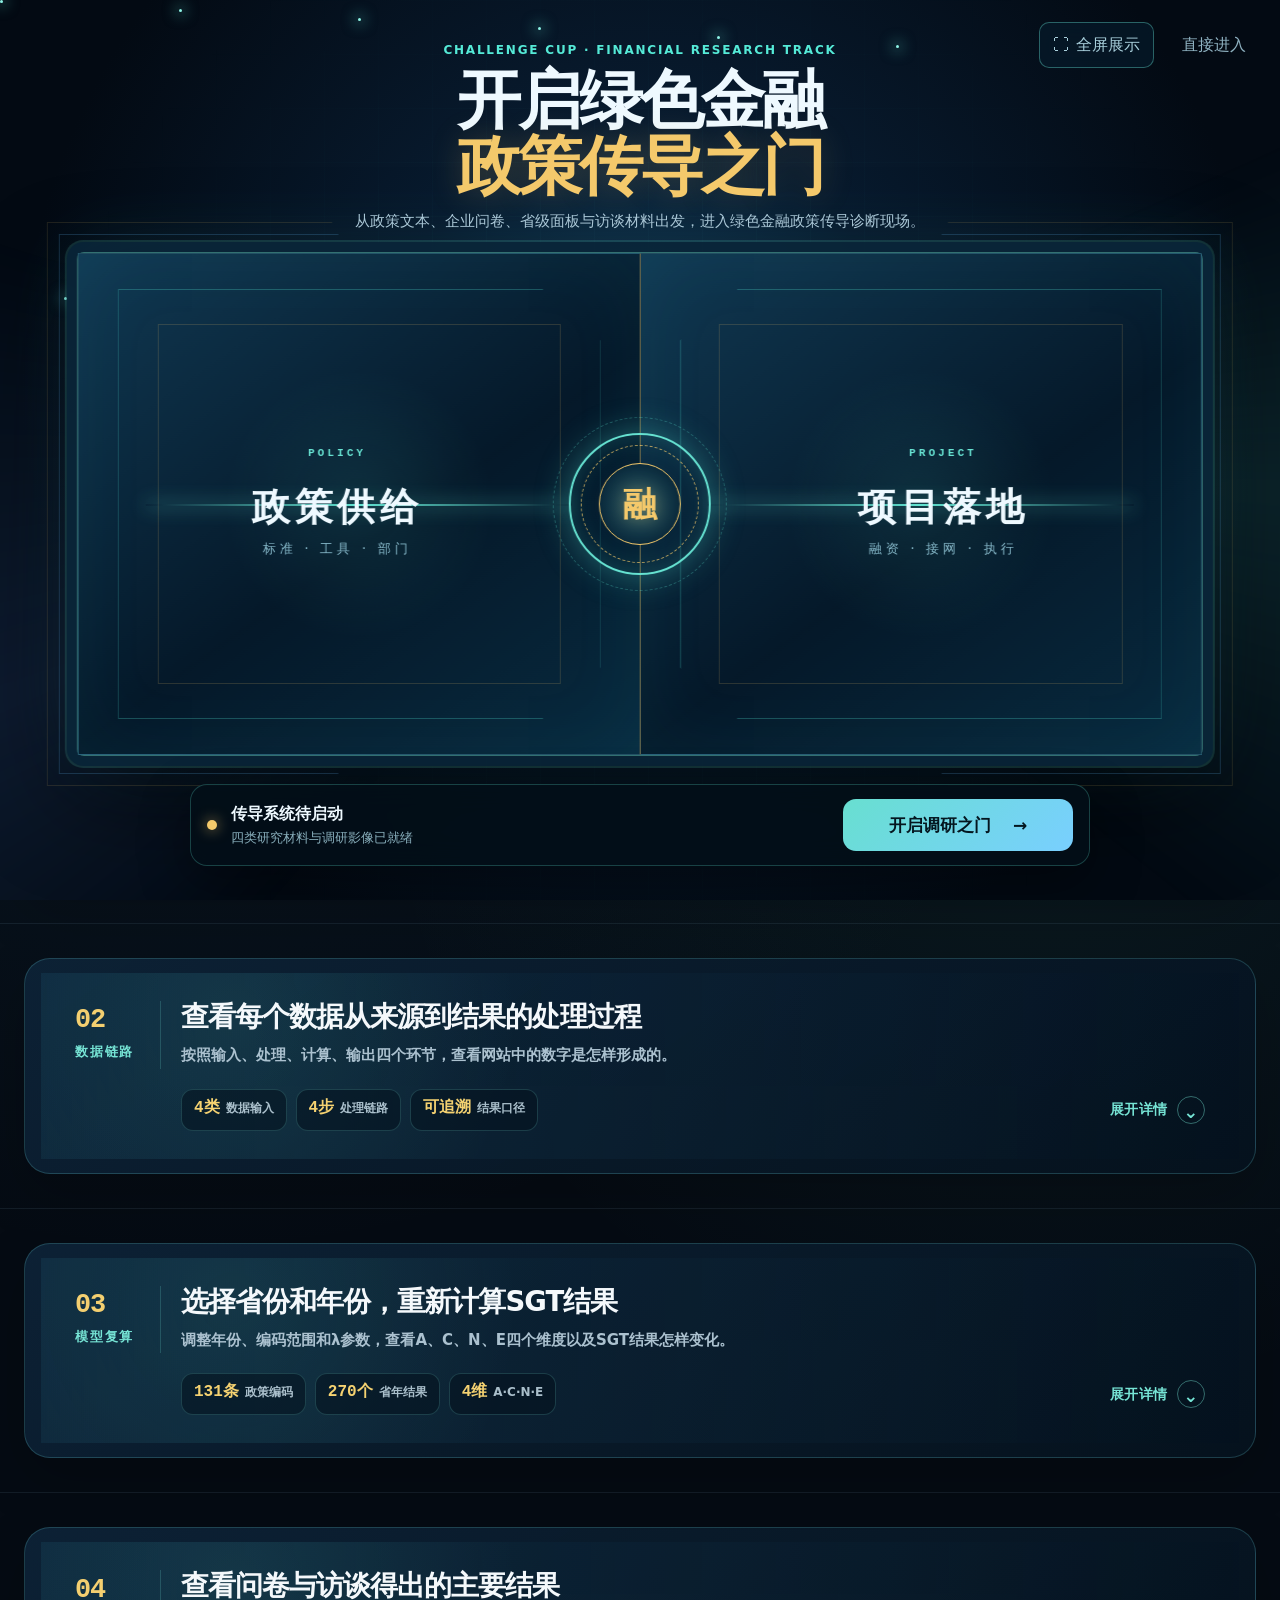
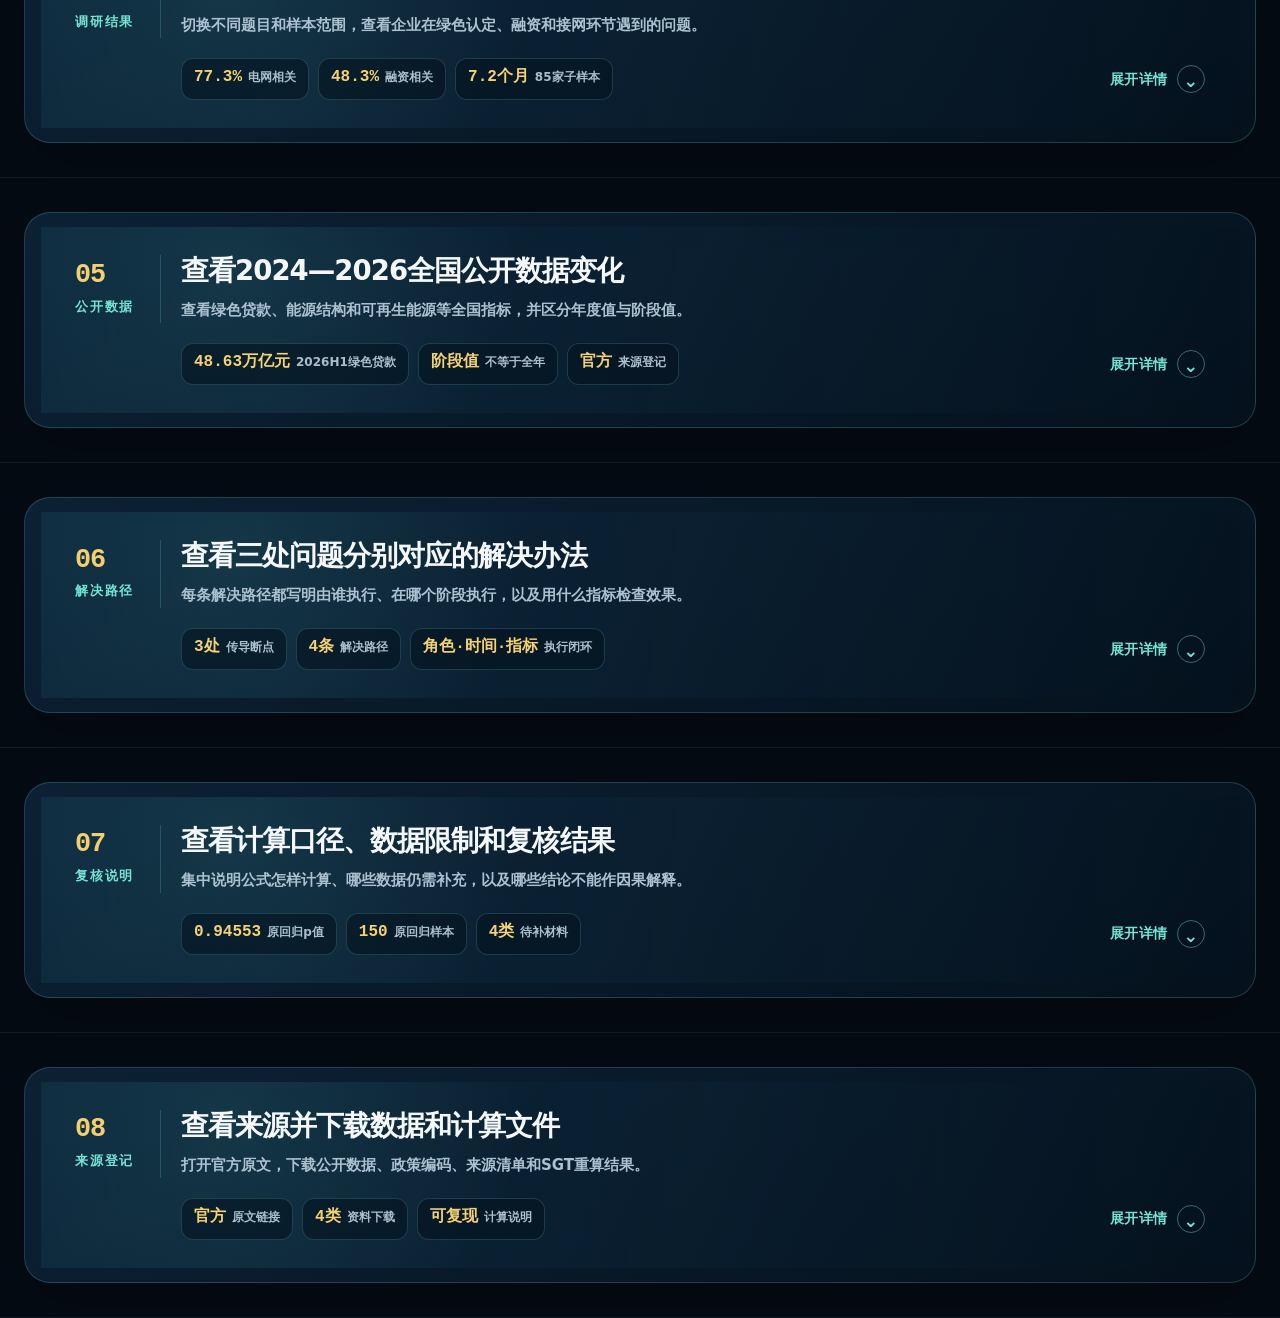
==== green-finance/index.html @ 578d4c5d "Update module drawer titles and summaries" ====
<!doctype html>
<html lang="zh-CN">
<head>
  <meta charset="utf-8">
  <meta name="viewport" content="width=device-width,initial-scale=1">
  <meta name="description" content="真实编码复算、调查口径修正、公开来源核验与可检验行动建议">
  <title>绿色金融政策传导诊断系统 V9 融合优化版</title>
  <style>
    :root{--bg:#050b13;--bg2:#081522;--panel:#0c2135;--panel2:#102b43;--ink:#f2f8fb;--muted:#9cb5c5;--cyan:#55ead7;--blue:#65a9ff;--gold:#ffd469;--orange:#ff9d62;--red:#ff6f7d;--green:#50e4a5;--line:rgba(135,191,225,.21);--max:1500px;--shadow:0 24px 80px rgba(0,0,0,.32)}
    *{box-sizing:border-box}html{scroll-behavior:smooth;scroll-padding-top:74px}body{margin:0;background:radial-gradient(circle at 15% 10%,rgba(49,122,164,.14),transparent 34%),radial-gradient(circle at 82% 25%,rgba(85,234,215,.07),transparent 28%),var(--bg);color:var(--ink);font:16px/1.65 "Microsoft YaHei","PingFang SC",system-ui,sans-serif;overflow-x:hidden}button,a,input{font:inherit}button{color:inherit}.wrap{width:min(calc(100% - 48px),var(--max));margin:auto}.top{position:sticky;top:0;z-index:80;background:rgba(4,11,19,.86);border-bottom:1px solid var(--line);backdrop-filter:blur(18px)}.top-in{height:68px;display:flex;align-items:center;gap:26px}.brand{display:flex;align-items:center;gap:10px;white-space:nowrap}.brand-mark{width:36px;height:36px;border-radius:12px;display:grid;place-items:center;background:linear-gradient(135deg,var(--cyan),var(--blue));color:#06131e;font-weight:900;box-shadow:0 0 25px rgba(85,234,215,.22)}.brand span{font-weight:800}.brand small{display:block;color:var(--muted);font-weight:400;font-size:11px;line-height:1.2}nav{margin-left:auto;display:flex;gap:5px;overflow:auto;scrollbar-width:none}nav a{color:#a8c0ce;text-decoration:none;padding:7px 10px;border-radius:9px;font-size:13px;white-space:nowrap}nav a:hover,nav a.on{background:rgba(85,234,215,.09);color:var(--cyan)}.top-actions{display:flex;gap:7px}.btn{border:1px solid rgba(120,194,225,.35);background:rgba(14,43,66,.82);border-radius:12px;padding:10px 15px;cursor:pointer;transition:.22s;color:var(--ink)}.btn:hover{transform:translateY(-2px);border-color:var(--cyan);box-shadow:0 12px 28px rgba(0,0,0,.22)}.btn.primary{border:0;color:#06151e;font-weight:900;background:linear-gradient(135deg,var(--cyan),#7bd9ff)}.scroll-progress{position:fixed;left:0;top:0;height:3px;width:0;z-index:100;background:linear-gradient(90deg,var(--cyan),var(--gold),var(--red));box-shadow:0 0 15px var(--cyan)}
    .cursor-glow{position:fixed;left:0;top:0;width:460px;height:460px;border-radius:50%;pointer-events:none;z-index:0;opacity:.4;transform:translate(-50%,-50%);background:radial-gradient(circle,rgba(85,234,215,.17),rgba(101,169,255,.06) 38%,transparent 70%);filter:blur(12px);mix-blend-mode:screen;transition:opacity .25s}.top,main,footer{position:relative;z-index:1}
    section{padding:86px 0;border-bottom:1px solid rgba(145,196,224,.1)}.kicker{font-size:12px;letter-spacing:.15em;color:var(--cyan);font-weight:900;text-transform:uppercase}.section-head{display:grid;grid-template-columns:1.05fr .95fr;gap:50px;align-items:end;margin-bottom:28px}.section-head h2{margin:5px 0 0;font-size:clamp(34px,4vw,62px);line-height:1.08;letter-spacing:-.04em}.section-head p{margin:0;color:#bad0dc;font-size:17px}.accent{color:var(--gold)}.micro{font-size:13px;color:var(--muted)}.enter{opacity:0;transform:translateY(24px);transition:.75s cubic-bezier(.2,.8,.2,1)}.enter.seen{opacity:1;transform:none}
    /* cinematic opening */
    .hero{min-height:calc(100vh - 68px);padding:40px 0 56px;display:grid;align-content:center}.hero-copy{text-align:center;max-width:1100px;margin:0 auto 24px}.hero h1{font-size:clamp(42px,5.7vw,82px);line-height:1.03;letter-spacing:-.055em;margin:7px 0 13px}.hero h1 em{font-style:normal;color:var(--gold)}.hero-copy p{max-width:900px;margin:auto;color:#bad0dc;font-size:18px}.show-controls{display:flex;justify-content:center;gap:10px;margin-top:20px;flex-wrap:wrap}.evidence-engine{position:relative;height:580px;border:1px solid var(--line);border-radius:30px;background:linear-gradient(165deg,rgba(13,39,62,.96),rgba(4,15,27,.96));overflow:hidden;box-shadow:var(--shadow);isolation:isolate}.evidence-engine::before{content:"";position:absolute;inset:-80%;background:conic-gradient(from 20deg,transparent 0 34%,rgba(85,234,215,.08) 43%,transparent 51% 77%,rgba(101,169,255,.07) 86%,transparent);animation:spin 18s linear infinite;z-index:-1}.grid-bg{position:absolute;inset:0;background-image:linear-gradient(rgba(112,177,214,.055) 1px,transparent 1px),linear-gradient(90deg,rgba(112,177,214,.055) 1px,transparent 1px);background-size:44px 44px;mask-image:linear-gradient(to bottom,transparent,#000 15%,#000 85%,transparent)}.source-card{position:absolute;width:210px;min-height:118px;padding:16px 17px;border-radius:18px;border:1px solid var(--line);background:rgba(10,34,55,.92);cursor:pointer;z-index:5;transition:.35s;text-align:left}.source-card:nth-of-type(1){left:3.2%;top:8%}.source-card:nth-of-type(2){right:3.2%;top:8%}.source-card:nth-of-type(3){left:3.2%;bottom:8%}.source-card:nth-of-type(4){right:3.2%;bottom:8%}.source-card:hover,.source-card.active{border-color:var(--cyan);transform:scale(1.05);box-shadow:0 0 0 1px rgba(85,234,215,.18),0 0 34px rgba(85,234,215,.15)}.source-card b{font-size:30px;color:var(--gold);display:block;line-height:1.2;font-variant-numeric:tabular-nums}.source-card strong{display:block}.source-card small{display:block;color:var(--muted)}.source-card .signal{position:absolute;width:8px;height:8px;border-radius:50%;background:var(--cyan);box-shadow:0 0 16px 6px rgba(85,234,215,.35);opacity:0}.source-card.left .signal{right:-5px;top:50%}.source-card.right .signal{left:-5px;top:50%}.evidence-engine.running .source-card.active .signal{opacity:1;animation:signalPulse .7s ease infinite alternate}.beam-svg{position:absolute;inset:0;width:100%;height:100%;z-index:1}.beam{fill:none;stroke:rgba(96,176,224,.22);stroke-width:2;stroke-dasharray:7 10}.beam.hot{stroke:var(--cyan);stroke-width:3;filter:drop-shadow(0 0 8px rgba(85,234,215,.8));stroke-dasharray:18 8;animation:dash 1s linear infinite}.engine-core{position:absolute;left:50%;top:49%;transform:translate(-50%,-50%);width:255px;height:255px;border-radius:50%;display:grid;place-items:center;text-align:center;background:radial-gradient(circle,rgba(85,234,215,.16),rgba(9,32,52,.94) 55%,rgba(6,21,36,.98));border:1px solid rgba(85,234,215,.48);z-index:3;box-shadow:0 0 0 18px rgba(85,234,215,.025),0 0 0 42px rgba(101,169,255,.025),0 0 60px rgba(85,234,215,.13)}.engine-core::before,.engine-core::after{content:"";position:absolute;border-radius:50%;border:1px dashed rgba(85,234,215,.3);inset:-22px;animation:spin 8s linear infinite}.engine-core::after{inset:-48px;animation-direction:reverse;animation-duration:13s}.core-inner{position:relative;z-index:2}.core-inner small{color:var(--cyan);letter-spacing:.14em}.core-inner b{font-size:31px;display:block;line-height:1.18}.core-inner span{color:#a8c3d1;font-size:13px}.evidence-engine.impact .engine-core{animation:coreImpact .65s cubic-bezier(.2,.9,.2,1)}.fault-orbit{position:absolute;left:50%;top:50%;transform:translate(-50%,-50%);width:620px;height:390px;z-index:4;pointer-events:none}.fault-chip{position:absolute;opacity:0;transform:scale(.7);padding:9px 13px;border:1px solid rgba(255,111,125,.55);background:rgba(58,20,31,.92);border-radius:999px;color:#ffdbe0;font-weight:800;font-size:13px;box-shadow:0 0 20px rgba(255,111,125,.12)}.fault-chip:nth-child(1){left:50%;top:0;transform:translateX(-50%) scale(.7)}.fault-chip:nth-child(2){left:0;bottom:5px}.fault-chip:nth-child(3){right:0;bottom:5px}.evidence-engine.reveal-faults .fault-chip{opacity:1;transform:scale(1);transition:.5s cubic-bezier(.2,1.4,.3,1)}.evidence-engine.reveal-faults .fault-chip:nth-child(1){transform:translateX(-50%) scale(1);transition-delay:.1s}.evidence-engine.reveal-faults .fault-chip:nth-child(2){transition-delay:.28s}.evidence-engine.reveal-faults .fault-chip:nth-child(3){transition-delay:.46s}.live-caption{position:absolute;left:50%;bottom:22px;transform:translateX(-50%);z-index:8;width:min(720px,calc(100% - 40px));padding:13px 18px;text-align:center;border-radius:14px;background:rgba(3,16,28,.94);border:1px solid var(--line);color:#c7dbe5}.live-caption b{color:var(--cyan)}.impact-flash{position:absolute;inset:0;background:radial-gradient(circle at 50% 49%,rgba(85,234,215,.35),transparent 34%);opacity:0;pointer-events:none;z-index:2}.evidence-engine.impact .impact-flash{animation:flashOut .75s ease}
    /* fault flow */
    .flow-layout{display:grid;grid-template-columns:minmax(0,1.25fr) minmax(340px,.75fr);gap:18px}.flow-board,.diagnosis{border:1px solid var(--line);border-radius:24px;background:linear-gradient(155deg,rgba(12,39,64,.92),rgba(5,21,37,.9));padding:24px;box-shadow:var(--shadow)}.flow-board-top{display:flex;justify-content:space-between;gap:20px;align-items:center}.flow-board-top b{font-size:18px}.flow-track{display:grid;grid-template-columns:repeat(5,1fr);gap:18px;margin:70px 0 35px;position:relative}.flow-node{position:relative;min-height:105px;border:1px solid var(--line);border-radius:16px;background:rgba(9,34,56,.88);padding:15px;display:grid;align-content:center;cursor:pointer;transition:.25s}.flow-node b{font-size:15px}.flow-node span{font-size:12px;color:var(--muted)}.flow-node:not(:last-child)::after{content:"";position:absolute;left:100%;top:50%;width:19px;height:2px;background:#27587a}.flow-node .dot{position:absolute;right:-22px;top:calc(50% - 4px);width:8px;height:8px;border-radius:50%;background:var(--cyan);box-shadow:0 0 12px rgba(85,234,215,.8);animation:travel 2s linear infinite}.flow-node.fault{border-color:rgba(255,111,125,.35)}.flow-node.fault::before{content:"!";position:absolute;right:8px;top:7px;color:var(--red);font-weight:900}.flow-node.active{border-color:var(--red);transform:translateY(-6px);box-shadow:0 15px 30px rgba(0,0,0,.22),0 0 24px rgba(255,111,125,.12)}.flow-node.active .dot{background:var(--red);animation:none}.fault-buttons{display:grid;grid-template-columns:repeat(3,1fr);gap:10px}.fault-btn{border:1px solid var(--line);border-radius:14px;padding:13px;background:rgba(8,30,51,.78);text-align:left;cursor:pointer;transition:.2s}.fault-btn:hover,.fault-btn.active{border-color:var(--red);background:rgba(255,111,125,.07)}.fault-btn b{display:block;color:var(--gold);font-size:21px}.fault-btn span{color:#b8cfdb;font-size:12px}.diagnosis{position:relative;overflow:hidden}.diagnosis::after{content:"";position:absolute;width:240px;height:240px;border:1px solid rgba(85,234,215,.1);border-radius:50%;right:-100px;bottom:-100px}.diagnosis .num{font-size:62px;color:var(--gold);font-weight:900;line-height:1}.diagnosis h3{font-size:25px;line-height:1.25;margin:10px 0}.diagnosis p{color:#c5dae5}.evidence-row{display:grid;grid-template-columns:1fr 1fr;gap:10px;margin-top:15px}.evidence-row div{padding:12px;border-radius:12px;background:rgba(4,20,34,.65)}.evidence-row small{display:block;color:var(--muted)}.evidence-row b{font-size:13px}.diagnosis.swap{animation:swap .35s ease}
    /* data lineage */
    .lineage-shell{display:grid;grid-template-columns:250px minmax(0,1fr);gap:18px}.source-menu{display:grid;gap:10px}.source-btn{border:1px solid var(--line);border-radius:15px;padding:14px;background:rgba(9,34,57,.75);display:grid;grid-template-columns:42px 1fr auto;gap:10px;align-items:center;text-align:left;cursor:pointer;transition:.24s}.source-btn i{font-style:normal;width:42px;height:42px;display:grid;place-items:center;border-radius:12px;background:rgba(101,169,255,.1);color:var(--blue);font-weight:900}.source-btn b{display:block}.source-btn small{display:block;color:var(--muted);font-size:12px}.source-btn strong{color:var(--gold)}.source-btn.active,.source-btn:hover{border-color:var(--cyan);background:rgba(85,234,215,.07);transform:translateX(4px)}.lineage-stage{border:1px solid var(--line);border-radius:24px;background:linear-gradient(155deg,rgba(12,39,64,.94),rgba(5,20,35,.9));padding:24px;min-height:540px}.pipe-steps{display:grid;grid-template-columns:repeat(4,1fr);gap:11px}.pipe-step{position:relative;border:1px solid var(--line);border-radius:14px;background:rgba(6,26,45,.78);padding:13px;cursor:pointer;transition:.24s;min-height:92px}.pipe-step:not(:last-child)::after{content:"→";position:absolute;right:-12px;top:34%;z-index:2;color:var(--cyan)}.pipe-step small{color:var(--muted)}.pipe-step b{display:block}.pipe-step.active{border-color:var(--cyan);transform:translateY(-5px);box-shadow:0 12px 24px rgba(0,0,0,.2)}.lineage-main{display:grid;grid-template-columns:minmax(0,1.05fr) minmax(280px,.95fr);gap:16px;margin-top:18px}.lineage-chart,.stage-readout{border-radius:18px;background:rgba(5,24,41,.67);padding:18px;min-height:340px}.stage-readout .tag{display:inline-block;padding:4px 8px;border-radius:999px;background:rgba(85,234,215,.1);color:var(--cyan);font-size:12px}.stage-readout h3{font-size:25px;line-height:1.2;margin:10px 0}.stage-readout p{color:#bfd4df}.output-list{display:grid;gap:8px;margin-top:16px}.output-list div{display:flex;justify-content:space-between;gap:14px;padding:10px;border-radius:10px;background:rgba(101,169,255,.06)}.output-list span{color:var(--muted);font-size:13px}.output-list b{text-align:right;font-size:13px}.lineage-stage.swap{animation:swap .32s ease}
    /* SGT workbench */
    .model-console{border:1px solid var(--line);border-radius:28px;background:linear-gradient(160deg,rgba(12,39,63,.96),rgba(4,18,31,.96));padding:24px;box-shadow:var(--shadow)}.calc-steps{display:grid;grid-template-columns:repeat(5,1fr);gap:9px}.calc-step{position:relative;border:1px solid var(--line);border-radius:13px;background:rgba(8,31,52,.8);padding:12px;text-align:left;cursor:pointer;min-height:88px;transition:.28s;overflow:hidden}.calc-step span{display:block;color:var(--muted);font-size:11px}.calc-step b{display:block;font-size:13px}.calc-step::after{content:"";position:absolute;left:0;bottom:0;height:3px;width:0;background:linear-gradient(90deg,var(--cyan),var(--gold))}.calc-step.active{border-color:var(--cyan);transform:translateY(-5px);background:rgba(85,234,215,.08)}.calc-step.done::after{width:100%;transition:width .65s}.calc-stage{margin-top:15px;min-height:170px;border:1px solid rgba(101,169,255,.2);border-radius:18px;padding:19px;background:rgba(3,17,30,.72);display:grid;grid-template-columns:.75fr 1.25fr;gap:22px;align-items:center;position:relative;overflow:hidden}.calc-stage::before{content:"";position:absolute;inset:0;background:linear-gradient(100deg,transparent,rgba(85,234,215,.08),transparent);transform:translateX(-110%)}.calc-stage.playing::before{animation:sweep .8s ease}.step-number{font-size:68px;color:rgba(85,234,215,.15);font-weight:900;line-height:1}.calc-stage h3{margin:0;font-size:24px}.calc-stage p{margin:5px 0;color:#bed4df}.calc-visual{min-height:120px;display:grid;place-items:center}.formula-big{font:700 clamp(15px,1.7vw,25px)/1.4 ui-monospace,Consolas,monospace;color:var(--gold);text-align:center}.record-stream{display:flex;gap:8px;flex-wrap:wrap;justify-content:center}.record-stream i{font-style:normal;padding:9px 12px;border-radius:9px;border:1px solid rgba(101,169,255,.25);background:rgba(101,169,255,.08);animation:recordIn .45s ease both}.record-stream i:nth-child(2){animation-delay:.1s}.record-stream i:nth-child(3){animation-delay:.2s}.record-stream i:nth-child(4){animation-delay:.3s}.model-controls{display:flex;gap:9px;align-items:center;margin:14px 0 20px;flex-wrap:wrap}.model-controls .status{color:var(--muted);font-size:13px}.model-grid{display:grid;grid-template-columns:290px minmax(390px,1fr) 320px;gap:15px}.panel{border:1px solid var(--line);border-radius:20px;background:rgba(9,33,55,.8);padding:18px}.panel h3{margin:0 0 3px}.panel .sub{color:var(--muted);font-size:12px;margin-bottom:12px}.ranges{display:grid;gap:11px}.range label{display:flex;justify-content:space-between;font-size:13px}.range output{color:var(--gold);font-weight:900}.range input{width:100%;accent-color:var(--cyan)}.presets{display:flex;gap:6px;flex-wrap:wrap;margin-top:13px}.presets button{font-size:11px;padding:7px 8px}.radar svg,.chart svg{display:block;width:100%;height:auto}.score-box{text-align:center}.score{font-size:68px;line-height:1;color:var(--cyan);font-weight:300;margin:13px 0 2px;text-shadow:0 0 28px rgba(85,234,215,.2)}.short{color:var(--gold);font-size:13px}.formula{font:700 12px/1.5 ui-monospace,Consolas,monospace;background:rgba(3,16,28,.7);padding:10px;border-radius:9px;margin-top:10px;overflow-wrap:anywhere}.model-charts{display:grid;grid-template-columns:1fr 1fr 1fr;gap:15px;margin-top:15px}.chart-panel{border:1px solid var(--line);border-radius:20px;background:rgba(9,33,55,.78);padding:17px;min-height:320px}.chart-panel h3{margin:0}.chart-panel p{font-size:12px;color:var(--muted);margin:2px 0 8px}.lambda-box{display:grid;grid-template-columns:1fr auto;gap:10px;align-items:center}.lambda-box input{width:100%;accent-color:var(--cyan)}.weight-legend{display:flex;gap:10px;flex-wrap:wrap;font-size:11px;color:var(--muted);justify-content:center}.weight-legend i{display:inline-block;width:8px;height:8px;border-radius:50%;margin-right:4px}.tooltip{position:fixed;z-index:200;pointer-events:none;opacity:0;padding:7px 9px;border-radius:8px;background:#061421;border:1px solid var(--line);font-size:12px;transition:opacity .15s;box-shadow:0 8px 22px rgba(0,0,0,.3)}
    /* solution simulator */
    .solution-sim{display:grid;grid-template-columns:290px minmax(0,1fr);gap:18px}.problem-select{display:grid;gap:10px;align-content:start}.problem-select button{border:1px solid var(--line);border-radius:16px;padding:15px;background:rgba(8,30,51,.8);text-align:left;cursor:pointer;transition:.25s}.problem-select button:hover,.problem-select button.active{border-color:var(--gold);background:rgba(255,212,105,.07);transform:translateX(5px)}.problem-select strong{display:block}.problem-select span{color:var(--muted);font-size:12px}.sim-stage{border:1px solid var(--line);border-radius:25px;background:linear-gradient(155deg,rgba(12,40,65,.94),rgba(5,20,35,.92));padding:23px;overflow:hidden}.sim-top{display:flex;justify-content:space-between;gap:18px}.sim-top h3{font-size:28px;margin:4px 0;line-height:1.2}.sim-top .trigger{font-size:12px;color:var(--cyan)}.role-switch{display:flex;gap:6px;flex-wrap:wrap;align-content:start}.role-switch button{font-size:12px;padding:7px 9px}.role-switch button.active{background:var(--cyan);color:#06151e;border-color:var(--cyan);font-weight:900}.role-card{margin:16px 0;padding:14px 16px;border-left:3px solid var(--cyan);background:rgba(4,19,33,.64);border-radius:0 12px 12px 0}.role-card small{color:var(--muted)}.role-card b{display:block;font-size:17px}.roadmap{position:relative;display:grid;grid-template-columns:repeat(4,1fr);gap:12px;margin-top:18px}.roadmap::before{content:"";position:absolute;left:6%;right:6%;top:27px;height:3px;background:#193e59}.road-fill{position:absolute;left:6%;top:27px;height:3px;width:0;background:linear-gradient(90deg,var(--cyan),var(--gold));box-shadow:0 0 12px rgba(85,234,215,.5);transition:width .7s ease}.mile{position:relative;z-index:2;text-align:center}.mile .node{width:56px;height:56px;border-radius:50%;margin:auto;display:grid;place-items:center;background:#0a2941;border:2px solid #315d79;font-weight:900;transition:.3s}.mile h4{margin:8px 0 3px}.mile p{margin:0;color:var(--muted);font-size:12px}.mile.done .node,.mile.active .node{border-color:var(--cyan);background:rgba(85,234,215,.12);box-shadow:0 0 20px rgba(85,234,215,.2)}.mile.active .node{animation:nodePulse .8s ease infinite alternate}.sim-controls{display:grid;grid-template-columns:1fr auto;gap:12px;align-items:center;margin-top:24px;padding-top:16px;border-top:1px solid var(--line)}.sim-controls input{width:100%;accent-color:var(--gold)}.sim-controls b{color:var(--gold);min-width:72px}.result-strip{display:grid;grid-template-columns:repeat(3,1fr);gap:10px;margin-top:14px}.result-strip div{padding:12px;border-radius:12px;background:rgba(5,24,41,.72)}.result-strip small{display:block;color:var(--muted)}.result-strip b{font-size:13px}.sim-stage.swap{animation:swap .35s ease}
    /* evidence charts */
    .tabs{display:flex;gap:8px;margin-bottom:15px;flex-wrap:wrap}.tabs button{border:1px solid var(--line);background:rgba(9,33,54,.78);padding:9px 13px;border-radius:10px;cursor:pointer}.tabs button.active{background:var(--cyan);border-color:var(--cyan);color:#06151e;font-weight:900}.chart-grid{display:grid;grid-template-columns:repeat(3,1fr);gap:15px}.chart-card{border:1px solid var(--line);border-radius:20px;background:linear-gradient(150deg,rgba(11,38,62,.88),rgba(5,20,35,.85));padding:17px;min-height:360px}.chart-card h3{margin:0}.chart-card .meta{font-size:12px;color:var(--muted);margin-bottom:10px}.chart-card .finding{font-size:13px;color:#c7dae4;margin-top:8px}.hbars{display:grid;gap:9px}.hbar{display:grid;grid-template-columns:92px 1fr 45px;gap:8px;align-items:center;font-size:12px}.track{height:9px;background:#17344b;border-radius:99px;overflow:hidden}.fill{height:100%;width:0;background:linear-gradient(90deg,var(--blue),var(--cyan));border-radius:99px;transition:width .8s cubic-bezier(.2,.8,.2,1)}.vchart{display:flex;align-items:end;gap:12px;height:220px;padding:16px 6px 0;border-bottom:1px solid var(--line)}.vcol{flex:1;height:100%;display:flex;flex-direction:column;justify-content:end;align-items:center;gap:4px}.vbar{width:min(42px,80%);height:0;background:linear-gradient(to top,var(--blue),var(--cyan));border-radius:8px 8px 2px 2px;transition:height .8s cubic-bezier(.2,.8,.2,1)}.vcol b{font-size:12px;color:var(--gold)}.vcol span{font-size:11px;color:var(--muted)}.source-note{margin-top:18px;padding:12px 14px;border:1px solid rgba(101,169,255,.18);border-radius:12px;color:#9eb8c8;font-size:12px;background:rgba(6,23,39,.55)}
    .closing{text-align:center;padding:100px 0}.closing h2{font-size:clamp(36px,5vw,70px);line-height:1.08;margin:8px auto 18px;max-width:1100px}.closing p{color:#bed2dd;max-width:900px;margin:auto}.closing-path{display:flex;justify-content:center;gap:8px;flex-wrap:wrap;margin-top:24px}.closing-path span{padding:8px 12px;border:1px solid var(--line);border-radius:999px;background:rgba(10,34,55,.7)}footer{padding:24px 0;color:#8ba7b7;font-size:12px}.foot-in{display:flex;justify-content:space-between;gap:20px;flex-wrap:wrap}.focus nav,.focus .section-head p,.focus .source-note{display:none}.focus .section-head{grid-template-columns:1fr}.focus .wrap{max-width:1280px}
    @keyframes spin{to{transform:rotate(360deg)}}@keyframes dash{to{stroke-dashoffset:-52}}@keyframes signalPulse{to{transform:scale(1.8);opacity:.65}}@keyframes coreImpact{45%{transform:translate(-50%,-50%) scale(1.12);box-shadow:0 0 100px rgba(85,234,215,.55)}100%{transform:translate(-50%,-50%) scale(1)}}@keyframes flashOut{0%{opacity:0}35%{opacity:1}100%{opacity:0}}@keyframes travel{0%{transform:translateX(-20px);opacity:0}25%{opacity:1}100%{transform:translateX(18px);opacity:0}}@keyframes travelY{0%{transform:translateY(-20px);opacity:0}25%{opacity:1}100%{transform:translateY(18px);opacity:0}}@keyframes swap{0%{opacity:.15;transform:translateY(10px)}100%{opacity:1;transform:none}}@keyframes sweep{to{transform:translateX(110%)}}@keyframes recordIn{from{opacity:0;transform:translateX(-20px)}to{opacity:1;transform:none}}@keyframes nodePulse{to{transform:scale(1.1);box-shadow:0 0 30px rgba(85,234,215,.38)}}
    @media(max-width:1120px){.flow-layout,.lineage-shell,.solution-sim{grid-template-columns:1fr}.source-menu{grid-template-columns:repeat(4,1fr)}.source-btn{grid-template-columns:1fr;text-align:center}.source-btn i{margin:auto}.model-grid{grid-template-columns:1fr 1fr}.model-grid>.panel:last-child{grid-column:1/-1}.model-charts,.chart-grid{grid-template-columns:1fr 1fr}.section-head{grid-template-columns:1fr}.evidence-engine{height:650px}}
    @media(max-width:760px){.wrap{width:min(calc(100% - 22px),var(--max))}.top-in{height:62px}.brand small,.top-actions{display:none}nav{justify-content:flex-start}.hero{padding-top:28px}.hero h1{font-size:42px}.evidence-engine{height:760px}.source-card{width:145px;min-height:102px;padding:11px}.source-card:nth-of-type(1){left:10px;top:18px}.source-card:nth-of-type(2){right:10px;top:18px}.source-card:nth-of-type(3){left:10px;bottom:18px}.source-card:nth-of-type(4){right:10px;bottom:18px}.source-card b{font-size:23px}.engine-core{width:210px;height:210px}.fault-orbit{width:95%;height:360px}.live-caption{bottom:140px}.flow-track,.pipe-steps,.roadmap{grid-template-columns:1fr}.flow-node:not(:last-child)::after{left:50%;top:100%;width:2px;height:20px}.flow-node .dot{right:calc(50% - 4px);top:auto;bottom:-22px;animation-name:travelY}.pipe-step:not(:last-child)::after{content:"↓";right:14px;top:auto;bottom:-17px}.roadmap::before,.road-fill{left:27px;top:5%;bottom:5%;height:auto;width:3px}.road-fill{width:3px!important;height:calc(var(--p,0)*.9%);transition:height .7s}.mile{display:grid;grid-template-columns:60px 1fr;text-align:left;align-items:center}.mile .node{grid-row:1/3;margin:0}.mile h4{margin:0}.lineage-main,.model-grid,.model-charts,.chart-grid,.result-strip,.evidence-row{grid-template-columns:1fr}.source-menu{grid-template-columns:1fr 1fr}.source-btn{grid-template-columns:42px 1fr auto;text-align:left}.source-btn i{margin:0}.calc-steps{grid-template-columns:1fr}.calc-step{min-height:auto}.calc-stage{grid-template-columns:1fr}.section-head h2{font-size:38px}.sim-top{display:block}.role-switch{margin-top:12px}}
    @media(max-width:450px){.hero h1{font-size:36px}.source-card{position:relative!important;inset:auto!important;width:auto;min-height:auto}.evidence-engine{height:870px;padding:12px;display:grid;grid-template-columns:1fr 1fr;align-content:start;gap:8px}.engine-core{top:52%}.fault-orbit{top:54%;height:330px}.live-caption{bottom:28px}.source-menu{grid-template-columns:1fr}.show-controls .btn{width:100%}.score{font-size:58px}}
    @media(prefers-reduced-motion:reduce){*{animation-duration:.01ms!important;animation-iteration-count:1!important;scroll-behavior:auto!important;transition-duration:.01ms!important}}
    @media print{.top,.scroll-progress,.show-controls,.model-controls,.tabs,.role-switch,.sim-controls{display:none!important}body{background:#fff;color:#111}.panel,.evidence-engine,.flow-board,.diagnosis,.lineage-stage,.model-console,.chart-panel,.sim-stage,.chart-card{background:#fff;color:#111;box-shadow:none;border:1px solid #ccd7df}.micro,.section-head p,.source-note{color:#333}section{padding:30px 0}.wrap{width:100%}}
  
  /* V9 fusion layer: persuasive front-end + V8 reproducible engine */
  .fullscreen-btn{flex:0 0 auto;display:inline-flex;align-items:center;justify-content:center;gap:7px;min-width:112px;white-space:nowrap;border-color:rgba(85,234,215,.5)}.fullscreen-btn[aria-pressed="true"]{color:#06151e;background:linear-gradient(135deg,var(--cyan),#7bd9ff);border-color:transparent;font-weight:900}.fullscreen-icon{font-size:17px;line-height:1}.is-fullscreen .top{background:rgba(4,11,19,.96)}.gate-fullscreen{position:absolute;right:126px;top:22px;z-index:20;display:inline-flex;align-items:center;gap:7px;border:1px solid rgba(102,226,209,.38);border-radius:10px;background:rgba(7,27,43,.68);color:#a8cfdb;padding:9px 13px;cursor:pointer;backdrop-filter:blur(10px);transition:.22s}.gate-fullscreen:hover{color:#fff;border-color:#70e0d1;transform:translateY(-2px);box-shadow:0 10px 28px rgba(0,0,0,.28)}.gate-fullscreen[aria-pressed="true"]{color:#06151e;background:linear-gradient(135deg,#68dfd0,#79cfff);border-color:transparent;font-weight:900}
  body.gate-locked{overflow:hidden}.gate-intro{--gate-x:0deg;--gate-y:0deg;position:fixed;inset:0;z-index:1000;overflow:hidden;background:radial-gradient(circle at 50% 42%,#123b58 0,#081b2f 31%,#030a13 75%);color:#eef9ff;display:grid;place-items:center;perspective:1700px;transition:opacity .75s ease,visibility .75s ease}.gate-intro::before{content:"";position:absolute;inset:0;background-image:linear-gradient(rgba(89,214,198,.045) 1px,transparent 1px),linear-gradient(90deg,rgba(89,214,198,.045) 1px,transparent 1px);background-size:54px 54px;mask-image:radial-gradient(circle at center,#000,transparent 78%);animation:gateGrid 12s linear infinite}.gate-intro.departing{opacity:0;visibility:hidden;pointer-events:none}.gate-aurora{position:absolute;inset:-35%;background:conic-gradient(from 0deg at 50% 50%,transparent 0 18%,rgba(74,221,207,.12) 26%,transparent 36% 61%,rgba(91,150,255,.12) 69%,transparent 80%);animation:spin 22s linear infinite;filter:blur(18px)}.gate-stars i{position:absolute;left:var(--x);top:var(--y);width:3px;height:3px;border-radius:50%;background:#8ef4e6;box-shadow:0 0 14px 3px rgba(89,214,198,.5);opacity:calc(.16 + (var(--i) % 5)*.1);animation:gateStar calc(2.4s + (var(--i) % 6)*.45s) ease-in-out infinite alternate}.gate-heading{position:absolute;top:4.5vh;z-index:8;text-align:center;width:min(92vw,900px);transition:.6s}.gate-heading h1{font-size:clamp(38px,5vw,72px);line-height:1.02;letter-spacing:-.045em;margin:8px 0 10px}.gate-heading h1 em{font-style:normal;color:#f4c96b;text-shadow:0 0 32px rgba(244,201,107,.22)}.gate-heading p{margin:auto;max-width:760px;color:#aac7d6;font-size:15px}.gate-frame{position:absolute;left:50%;top:56%;width:min(88vw,1160px);height:min(56vh,570px);transform:translate(-50%,-50%) rotateX(var(--gate-y)) rotateY(var(--gate-x));transform-style:preserve-3d;border:1px solid rgba(106,226,210,.45);border-radius:7px;background:#061420;box-shadow:0 0 0 10px rgba(8,35,55,.9),0 0 0 12px rgba(89,214,198,.16),0 35px 100px rgba(0,0,0,.62),0 0 80px rgba(73,196,217,.15);transition:transform .18s ease-out}.gate-frame::before,.gate-frame::after{content:"";position:absolute;inset:-19px;border:1px solid rgba(86,157,211,.24);clip-path:polygon(0 0,24% 0,27% 5%,73% 5%,76% 0,100% 0,100% 100%,76% 100%,73% 95%,27% 95%,24% 100%,0 100%);pointer-events:none}.gate-frame::after{inset:-31px;border-color:rgba(244,201,107,.12)}.door{position:absolute;top:0;width:50.05%;height:100%;z-index:5;overflow:hidden;background:linear-gradient(145deg,rgba(17,58,84,.99),rgba(5,25,42,.99) 55%,rgba(8,43,64,.99));border:1px solid rgba(101,196,218,.3);display:grid;place-content:center;text-align:center;backface-visibility:hidden;transition:transform 1.65s cubic-bezier(.66,.01,.2,1),filter .8s;box-shadow:inset 0 0 80px rgba(54,195,205,.06)}.door::before{content:"";position:absolute;inset:7%;border:1px solid rgba(85,234,215,.26);clip-path:polygon(0 0,88% 0,100% 12%,100% 88%,88% 100%,0 100%)}.door::after{content:"";position:absolute;inset:14%;border:1px solid rgba(244,201,107,.16);background:radial-gradient(circle at center,rgba(85,234,215,.09),transparent 50%)}.door-left{left:0;transform-origin:left center;border-right-color:rgba(244,201,107,.42)}.door-right{right:0;transform-origin:right center;border-left-color:rgba(244,201,107,.42)}.door-right::before{transform:scaleX(-1)}.door strong{position:relative;z-index:2;font-size:clamp(24px,3vw,42px);letter-spacing:.12em}.door small{position:relative;z-index:2;color:#87b9ca;letter-spacing:.28em}.door-index{position:relative;z-index:2;color:#68e4d3;font:700 11px/1 ui-monospace,Consolas,monospace;letter-spacing:.28em;margin-bottom:16px}.door-grid{position:absolute;inset:0;background:linear-gradient(90deg,transparent 49.8%,rgba(89,214,198,.15) 50%,transparent 50.2%),linear-gradient(transparent 49.8%,rgba(89,214,198,.1) 50%,transparent 50.2%);background-size:90px 90px;opacity:.45}.door-trace{position:absolute;left:12%;right:12%;top:50%;height:2px;background:linear-gradient(90deg,transparent,#63e3d1,transparent);box-shadow:0 0 18px #63e3d1;animation:doorTrace 2.2s ease-in-out infinite}.door-right .door-trace{animation-delay:-1.1s}.gate-seal{position:absolute;left:50%;top:50%;z-index:9;width:142px;height:142px;transform:translate(-50%,-50%);display:grid;place-items:center;transition:.8s}.seal-ring{position:absolute;inset:0;border:2px solid #66e2d1;border-radius:50%;box-shadow:0 0 34px rgba(85,234,215,.36),inset 0 0 25px rgba(85,234,215,.18)}.seal-ring::before,.seal-ring::after{content:"";position:absolute;inset:10px;border:1px dashed rgba(244,201,107,.72);border-radius:50%;animation:spin 8s linear infinite}.seal-ring::after{inset:-18px;border-color:rgba(89,214,198,.32);animation-direction:reverse;animation-duration:13s}.seal-core{width:82px;height:82px;border-radius:50%;display:grid;place-items:center;background:radial-gradient(circle,#174f63,#071c2d);border:1px solid #f4c96b;color:#f4c96b;font-size:34px;font-weight:900;text-shadow:0 0 20px rgba(244,201,107,.5)}.gate-intro.unlocking .gate-seal{animation:sealUnlock .85s cubic-bezier(.2,.9,.2,1)}.gate-intro.unlocking .seal-core{color:#071a25;background:#70e0d1;box-shadow:0 0 65px 25px rgba(85,234,215,.32)}.gate-intro.opening .door-left{transform:translateX(-103%) rotateY(-22deg);filter:brightness(.65)}.gate-intro.opening .door-right{transform:translateX(103%) rotateY(22deg);filter:brightness(.65)}.gate-intro.opening .gate-seal{transform:translate(-50%,-50%) scale(0);opacity:0}.gate-intro.opening .gate-heading,.gate-intro.opening .gate-console{opacity:0;transform:translateY(-18px);pointer-events:none}.gate-flash{position:absolute;inset:-20%;z-index:7;pointer-events:none;background:radial-gradient(circle,rgba(186,255,247,.94),rgba(85,234,215,.35) 18%,transparent 54%);opacity:0;transform:scale(.15)}.gate-intro.opening .gate-flash{animation:gateFlash 1.15s .28s ease-out}.video-chamber{position:absolute;inset:0;z-index:2;display:grid;place-items:center;padding:26px;opacity:0;transform:scale(.82);transition:opacity .75s .85s,transform .9s .8s cubic-bezier(.2,.9,.2,1);background:radial-gradient(circle at 50% 45%,rgba(32,104,123,.4),rgba(3,13,23,.96) 68%)}.gate-intro.video-ready .video-chamber{opacity:1;transform:scale(1)}.video-bezel{position:relative;width:min(83%,860px);aspect-ratio:16/9;border:1px solid rgba(89,214,198,.5);background:#02070c;border-radius:16px;overflow:hidden;box-shadow:0 0 0 8px rgba(11,47,68,.72),0 0 55px rgba(85,234,215,.22)}.video-bezel video{width:100%;height:100%;object-fit:contain;background:#02070c}.video-placeholder{position:absolute;inset:0;display:grid;place-content:center;text-align:center;background:radial-gradient(circle,rgba(19,70,91,.76),rgba(2,11,19,.97));z-index:2}.video-placeholder b{font-size:clamp(24px,3vw,42px);margin-top:24px}.video-placeholder small{color:#91b8c8}.video-orbit{width:92px;height:92px;border-radius:50%;border:2px solid #65dfcd;margin:auto;position:relative;box-shadow:0 0 38px rgba(85,234,215,.25)}.video-orbit::before,.video-orbit::after{content:"";position:absolute;inset:12px;border:1px dashed #f4c96b;border-radius:50%;animation:spin 4s linear infinite}.video-orbit::after{inset:-14px;border-color:rgba(101,169,255,.48);animation-duration:7s;animation-direction:reverse}.video-scan{position:absolute;left:0;right:0;height:2px;top:-2px;background:linear-gradient(90deg,transparent,#8bf5e7,transparent);box-shadow:0 0 18px #8bf5e7;z-index:3;animation:videoScan 3s linear infinite;pointer-events:none}.video-actions{position:absolute;bottom:18px;left:50%;transform:translateX(-50%);display:flex;gap:10px;z-index:5}.gate-console{position:absolute;bottom:3.8vh;left:50%;transform:translateX(-50%);z-index:12;width:min(92vw,900px);display:grid;grid-template-columns:1fr auto;align-items:center;gap:18px;padding:14px 16px;border:1px solid rgba(89,214,198,.26);border-radius:17px;background:rgba(3,15,25,.84);backdrop-filter:blur(14px);box-shadow:0 18px 50px rgba(0,0,0,.35);transition:.55s}.gate-status{display:grid;grid-template-columns:14px 1fr;column-gap:10px;align-items:center}.gate-status small{grid-column:2;color:#88aebb}.status-dot{grid-row:1/3;width:10px;height:10px;border-radius:50%;background:#f4c96b;box-shadow:0 0 14px rgba(244,201,107,.72);animation:signalPulse .8s ease infinite alternate}.gate-button{border:1px solid rgba(100,202,217,.42);background:rgba(10,43,64,.9);color:#eaf8fd;border-radius:13px;padding:12px 18px;font-weight:800;cursor:pointer;transition:.25s}.gate-button:hover{transform:translateY(-3px);border-color:#70e0d1;box-shadow:0 12px 28px rgba(0,0,0,.28),0 0 22px rgba(85,234,215,.16)}.gate-button.primary{color:#04161f;border:0;background:linear-gradient(135deg,#68dfd0,#79cfff)}.gate-open{min-width:230px;font-size:17px;display:flex;justify-content:center;gap:22px}.gate-open i{font-style:normal;transition:.25s}.gate-open:hover i{transform:translateX(7px)}.gate-skip{position:absolute;right:24px;top:22px;z-index:20;border:0;background:transparent;color:#8fb2c1;cursor:pointer;padding:10px}.gate-skip:hover{color:#fff}.gate-intro.unlocking #gateStatus{color:#70e0d1}
  @keyframes gateGrid{to{background-position:54px 54px}}@keyframes gateStar{to{opacity:1;transform:scale(1.8)}}@keyframes doorTrace{0%,100%{transform:translateX(-18%);opacity:.25}50%{transform:translateX(18%);opacity:1}}@keyframes sealUnlock{35%{transform:translate(-50%,-50%) scale(1.25) rotate(12deg)}70%{transform:translate(-50%,-50%) scale(.92) rotate(-5deg)}}@keyframes gateFlash{35%{opacity:1;transform:scale(1)}100%{opacity:0;transform:scale(1.45)}}@keyframes videoScan{to{top:100%}}
  .scroll-progress{height:4px}.cursor-glow{width:720px;height:720px;opacity:.88;background:radial-gradient(circle,rgba(85,234,215,.36) 0,rgba(55,173,255,.22) 25%,rgba(101,169,255,.10) 46%,transparent 72%);filter:blur(5px)}
  .hero-copy{margin-bottom:28px}.hero-copy p{max-width:980px}.evidence-engine{height:600px}.engine-core b span{font-size:58px;color:var(--cyan);font-variant-numeric:tabular-nums}.source-card{color:var(--ink)}.source-card b.counted{animation:numberPop .48s cubic-bezier(.2,1.5,.3,1)}
  .signal-strip{margin-top:18px}.signal-strip .panel{position:relative;overflow:hidden}.signal-strip .panel::after{content:"";position:absolute;left:0;bottom:0;height:3px;width:100%;background:linear-gradient(90deg,var(--cyan),var(--gold));transform:scaleX(0);transform-origin:left;animation:growX .8s .2s forwards}
  .flow-node.fault::before{content:"✦";color:var(--gold)}.diagnosis .evidence-row{grid-template-columns:1fr}.diagnosis .num{font-size:54px}.diagnosis .metric-stack{display:grid;gap:8px;margin-top:16px}.diagnosis .metric-stack div{display:grid;grid-template-columns:1fr auto;gap:10px;padding:10px;border-radius:10px;background:rgba(101,169,255,.07)}
  .matrix-wrap{display:grid;grid-template-columns:52px 1fr;gap:8px}.matrix-y{display:grid;grid-template-rows:repeat(30,18px);gap:3px;color:var(--muted);font-size:9px}.matrix-grid{display:grid;grid-template-columns:repeat(9,1fr);grid-auto-rows:18px;gap:3px}.matrix-cell{border:0;border-radius:4px;transition:.2s;position:relative;cursor:crosshair}.matrix-cell:hover{transform:scale(1.35);z-index:4;outline:1px solid #fff}.matrix-years{display:grid;grid-template-columns:repeat(9,1fr);gap:3px;margin-left:60px;color:var(--muted);font-size:10px;text-align:center}.lineage-kpi{font-size:58px;line-height:1;color:var(--cyan);font-weight:300;margin:18px 0}.lineage-formula{font:700 14px/1.7 ui-monospace,Consolas,monospace;color:var(--gold);padding:15px;border:1px solid rgba(244,201,107,.25);border-radius:13px;background:rgba(3,16,28,.72)}
  .model-console>.calc-steps{margin-bottom:0}.model-console>.calc-stage{margin-bottom:18px}.formula-list .panel{cursor:pointer;transition:.24s}.formula-list .panel:hover,.formula-list .panel.active{border-color:var(--cyan);transform:translateY(-4px);background:rgba(85,234,215,.07)}.dimension-detail{margin-top:15px;border:1px solid var(--line);border-radius:18px;padding:18px;background:rgba(4,20,34,.72)}.dimension-detail .formula-big{text-align:left}.dimension-detail-grid{display:grid;grid-template-columns:.9fr 1.1fr;gap:18px}.coding-scale{display:grid;grid-template-columns:repeat(4,1fr);gap:8px;margin-top:10px}.coding-scale div{padding:10px;text-align:center;border-radius:10px;background:rgba(101,169,255,.08)}.coding-scale b{display:block;color:var(--gold);font-size:18px}.score.bump{animation:numberPop .4s ease}.radar svg polygon:last-of-type{animation:radarIn .7s cubic-bezier(.2,.8,.2,1);transform-origin:150px 125px}
  .chart-grid{align-items:stretch}.chart-card{position:relative;overflow:hidden;min-height:390px}.chart-card .chart-sub{color:var(--muted);font-size:12px;margin:0 0 10px}.hbar-row{display:grid;grid-template-columns:minmax(110px,1.2fr) 2.2fr 62px;gap:10px;align-items:center;margin:15px 0;font-size:12px}.hbar-track{height:13px;border-radius:8px;background:#1b374d;overflow:visible}.hbar-fill{height:100%;border-radius:8px;background:linear-gradient(90deg,#69a7ff,var(--cyan));transform-origin:left;animation:growX .9s cubic-bezier(.2,.8,.2,1) both;position:relative}.hbar-fill::after{content:"";position:absolute;right:-4px;top:2px;width:8px;height:8px;border-radius:50%;background:#fff;box-shadow:0 0 12px var(--cyan)}.vchart-v9{height:270px;display:flex;align-items:end;gap:18px;border-bottom:1px solid var(--line);padding:32px 18px 0}.vcol-v9{height:100%;flex:1;display:flex;flex-direction:column;justify-content:end;align-items:center;gap:7px;color:var(--muted);font-size:11px;text-align:center}.vcol-v9 b{color:var(--gold);font-size:14px}.vbar-v9{width:min(62px,76%);border-radius:12px 12px 3px 3px;background:linear-gradient(to top,#568df0,var(--cyan));box-shadow:0 0 20px rgba(85,234,215,.18);transform-origin:bottom;animation:growY .9s cubic-bezier(.2,.8,.2,1) both}.donut-wrap-v9{display:grid;place-items:center}.donut-wrap-v9 svg{width:min(100%,360px);height:auto;overflow:visible}.legend-v9{display:flex;flex-wrap:wrap;gap:8px 13px;justify-content:center;margin-top:8px;font-size:11px;color:var(--muted)}.legend-v9 i{display:inline-block;width:9px;height:9px;border-radius:50%;margin-right:5px}.line-v9{width:100%;height:auto}.line-v9 .line-path{stroke-dasharray:900;stroke-dashoffset:900;animation:drawLine 1.5s cubic-bezier(.2,.8,.2,1) forwards}.line-v9 .area{animation:fadeUp .9s ease both}.line-v9 circle{transition:.2s}.line-v9 circle:hover{r:7;filter:drop-shadow(0 0 8px var(--cyan))}
  .sim-top{display:flex;justify-content:space-between;gap:18px;align-items:flex-start}.role-switch,.phase-switch{display:flex;gap:7px;flex-wrap:wrap}.role-switch button,.phase-switch button{padding:8px 11px}.sim-summary{margin:15px 0;display:grid;grid-template-columns:1fr auto;gap:16px;align-items:center;padding:14px;border-radius:14px;background:rgba(85,234,215,.06);border:1px solid rgba(85,234,215,.16)}.sim-summary strong{font-size:28px;color:var(--gold)}.phase-panel{margin-top:15px;animation:swap .3s ease}.phase-panel .role-card{border-left:3px solid var(--cyan);padding:13px 15px;border-radius:0 12px 12px 0;background:rgba(101,169,255,.07)}.roadmap .panel.active{border-color:var(--cyan);transform:translateY(-5px);box-shadow:0 12px 28px rgba(0,0,0,.22)}
  #modelScope,.step-text{display:none!important}#coverage .coverage-cell.has-records{border-color:#ff982f!important;background:#512b09!important;color:#ffd29a!important;box-shadow:inset 0 0 0 1px rgba(255,152,47,.12)}#coverage .coverage-cell.no-records{border-color:#398fe7!important;background:#0c3158!important;color:#cce7ff!important;box-shadow:inset 0 0 0 1px rgba(57,143,231,.12)}.muted-front{color:var(--muted)}
  .path-progress{height:8px;border-radius:99px;background:#173950;margin:16px 0 6px;position:relative;overflow:visible}.path-progress i{display:block;height:100%;border-radius:inherit;background:linear-gradient(90deg,var(--cyan),var(--gold));box-shadow:0 0 18px rgba(85,234,215,.55);transition:width .65s cubic-bezier(.2,.8,.2,1)}.path-progress span{position:absolute;top:50%;width:18px;height:18px;border-radius:50%;background:#fff;border:4px solid var(--cyan);transform:translate(-50%,-50%);box-shadow:0 0 20px var(--cyan);transition:left .65s cubic-bezier(.2,.8,.2,1)}.sim-stage.path-playing .path-progress span{animation:nodePulse .65s ease infinite alternate}.sim-stage.path-playing .phase-panel{animation:swap .35s ease}
  @keyframes numberPop{50%{transform:scale(1.16);filter:brightness(1.5)}}@keyframes radarIn{from{transform:scale(.1);opacity:0}to{transform:scale(1);opacity:1}}@keyframes drawLine{to{stroke-dashoffset:0}}@keyframes fadeUp{from{opacity:0;transform:translateY(12px)}to{opacity:1;transform:none}}
  @media(max-width:960px){.dimension-detail-grid{grid-template-columns:1fr}.evidence-engine{height:680px}.hbar-row{grid-template-columns:100px 1fr 54px}}
  @media(max-width:760px){.fullscreen-btn{min-width:42px;padding:8px}.fullscreen-btn #fullscreenLabel{display:none}.gate-fullscreen{right:91px;top:8px;padding:8px 10px}.gate-fullscreen-label{display:none}.cursor-glow{display:none}.coding-scale{grid-template-columns:1fr 1fr}.matrix-grid{grid-auto-rows:15px}.matrix-y{grid-template-rows:repeat(30,15px)}.chart-card{min-height:auto}.sim-top{display:block}.role-switch{margin-top:10px}.funnel-card{grid-template-columns:72px minmax(0,1fr);gap:10px;padding:12px}.funnel-card strong{font-size:28px}.funnel-card span{font-size:12px}.funnel-delta{padding-left:24px}.gate-heading{top:3vh}.gate-heading p{display:none}.gate-frame{top:53%;width:88vw;height:52vh}.gate-console{grid-template-columns:1fr;bottom:2.5vh;text-align:center}.gate-status{display:none}.gate-open{width:100%}.door strong{font-size:23px}.door small{letter-spacing:.12em}.gate-seal{width:104px;height:104px}.seal-core{width:64px;height:64px}.video-bezel{width:96%}.video-actions{bottom:10px;width:90%;justify-content:center}.gate-skip{right:10px;top:8px}}
  @media(max-width:760px){.model-workspace{grid-template-columns:1fr;grid-template-areas:"lambda" "radar" "score" "gap" "nline" "sensitivity"}}
  .intro-video-host,.intro-video-host video{width:100%;height:100%}.intro-video-host{position:relative}.intro-video-host video{display:block;object-fit:contain;background:#02070c}.video-placeholder[hidden],.video-play-prompt[hidden]{display:none!important}.video-play-prompt{position:absolute;left:50%;top:50%;z-index:6;transform:translate(-50%,-50%);border:1px solid rgba(114,235,219,.7);border-radius:999px;padding:14px 22px;background:rgba(4,24,37,.9);color:#f4fbff;font-weight:900;box-shadow:0 0 34px rgba(85,234,215,.28);cursor:pointer}.video-play-prompt:hover,.video-play-prompt:focus-visible{background:#70e0d1;color:#04161f;outline:2px solid #f4c96b;outline-offset:3px}.video-chamber{grid-template-rows:minmax(0,1fr) auto;gap:18px}.video-bezel{align-self:end;width:min(78%,780px);max-height:calc(100% - 4px)}.video-actions{position:static;transform:none}.door-left .door-index,.door-left strong,.door-left small{transform:translateX(-13%)}.door-right .door-index,.door-right strong,.door-right small{transform:translateX(13%)}
  .evidence-proof{margin-top:16px;border:1px solid var(--line);border-radius:22px;background:linear-gradient(145deg,rgba(12,39,62,.94),rgba(4,18,31,.94));padding:18px;min-height:190px;box-shadow:var(--shadow)}.proof-head{display:flex;justify-content:space-between;gap:14px;align-items:center;margin-bottom:13px}.proof-head span{color:var(--cyan);font-size:13px}.proof-head b{font-size:14px;text-align:right}.proof-grid{display:grid;grid-template-columns:repeat(4,1fr);gap:10px}.proof-grid>div{padding:13px;border-radius:13px;background:rgba(101,169,255,.07);border:1px solid rgba(101,169,255,.16);min-height:92px}.proof-grid strong{display:block;color:var(--gold);font-size:20px;margin-bottom:7px}.proof-grid span{display:block;color:var(--muted);font-size:12px}.proof-clips{display:grid;gap:7px;margin-top:12px}.proof-clips span{padding:9px 11px;border-radius:10px;background:rgba(101,169,255,.07);color:#c8dce7;font-size:12px}.proof-clips b{color:var(--cyan);margin-right:9px}.audio-clips{grid-template-columns:repeat(3,1fr)}.wave-mini{height:44px;display:flex;gap:4px;align-items:center;margin:12px 0 0}.wave-mini i{display:block;flex:1;height:var(--h);border-radius:99px;background:linear-gradient(var(--cyan),var(--blue));animation:wavePulse 1.15s ease-in-out infinite alternate}.wave-mini i:nth-child(3n){animation-delay:-.35s}.wave-mini i:nth-child(4n){animation-delay:-.7s}@keyframes wavePulse{from{transform:scaleY(.28);opacity:.38}to{transform:scaleY(1);opacity:1}}
  .sample-funnel{display:grid;grid-template-columns:1fr auto 1fr auto 1fr;gap:9px;align-items:stretch;margin-top:14px}.sample-funnel>div{padding:13px;border-radius:13px;border:1px solid var(--line);background:rgba(101,169,255,.07)}.sample-funnel b,.sample-funnel strong{display:block;font-size:28px;color:var(--gold)}.sample-funnel small{display:block;color:var(--muted)}.sample-funnel i{display:grid;place-items:center;color:var(--cyan);font-style:normal;font-size:14px;text-align:center}.sample-funnel i small{font-size:10px}.policy-funnel{margin-bottom:14px}.sample-subtract{color:#ffb578!important}
  .policy-funnel-vertical{display:grid;gap:8px;margin-top:14px}.funnel-card{display:grid;grid-template-columns:90px minmax(0,1fr);gap:14px;align-items:center;padding:13px 15px;border:1px solid var(--line);border-radius:13px;background:rgba(101,169,255,.07)}.funnel-card strong{font-size:34px;line-height:1;color:var(--gold)}.funnel-card span{min-width:0;color:#c9dce6;font-size:14px;line-height:1.55}.funnel-delta{display:flex;gap:10px;align-items:center;padding-left:34px;color:var(--cyan)}.funnel-delta i{font-style:normal;font-size:18px}.funnel-delta b{font-size:12px;line-height:1.45}
  .model-workspace{display:grid;grid-template-columns:290px minmax(390px,1fr) 320px;grid-template-areas:"lambda radar score" "lambda gap nline" "lambda sensitivity sensitivity";gap:15px;align-items:start}.model-workspace>.model-grid,.model-workspace>.model-charts{display:contents}.model-workspace .model-grid>.panel:nth-child(1){grid-area:lambda;align-self:start}.model-workspace .model-grid>.panel:nth-child(2){grid-area:radar}.model-workspace .model-grid>.panel:nth-child(3){grid-area:score}.model-workspace .model-charts>.chart-panel:nth-child(1){grid-area:gap}.model-workspace .model-charts>.chart-panel:nth-child(2){grid-area:nline}.model-workspace .model-charts>.chart-panel:nth-child(3){grid-area:sensitivity}.model-workspace .chart-panel{min-height:0}.dimension-detail{min-height:0!important}.dimension-detail-grid{align-items:start}
  @media(max-width:1120px){.model-workspace{grid-template-columns:1fr 1fr;grid-template-areas:"lambda radar" "lambda score" "gap nline" "sensitivity sensitivity"}}
  #lineage .lineage-shell,#lineage .lineage-stage,#lineage .lineage-main,#lineage .lineage-chart{min-width:0}.matrix-scroll{overflow-x:auto;max-width:100%;padding-bottom:7px;scrollbar-color:var(--cyan) #102b43}.matrix-canvas{min-width:760px}#lineage .matrix-wrap{grid-template-columns:54px minmax(0,1fr)}#lineage .matrix-y{position:sticky;left:0;z-index:4;background:#071a2b;padding:0 4px 0 0;writing-mode:horizontal-tb;text-align:left;font-size:10px}#lineage .matrix-y span{display:flex;align-items:center;white-space:nowrap}.matrix-cell.baseline{background:repeating-linear-gradient(135deg,#123d60 0 5px,#0b2b48 5px 10px)!important;outline:1px solid rgba(101,169,255,.35)}.matrix-cell.local{box-shadow:inset 0 0 0 1px rgba(121,225,210,.25)}.matrix-legend{display:flex;gap:14px;flex-wrap:wrap;margin:10px 0;color:var(--muted);font-size:12px}.matrix-legend i{display:inline-block;width:13px;height:13px;border-radius:3px;margin-right:6px;vertical-align:-2px}.matrix-legend .local{background:var(--cyan)}.matrix-legend .baseline{background:repeating-linear-gradient(135deg,#2370a9 0 4px,#0b2b48 4px 8px)}
  .lambda-layer{margin-top:12px;padding:11px 12px;border-radius:12px;background:rgba(101,169,255,.07);border-left:3px solid var(--cyan)}.lambda-layer b{display:block;color:#eaf7fb}.lambda-layer span{display:block;color:var(--muted);font-size:12px}.lambda-layer strong{color:var(--gold)}.lambda-contribution-title{display:block;margin:13px 0 5px;color:var(--cyan);font-size:12px;letter-spacing:.04em}
  .model-reference{display:grid;grid-template-columns:1.1fr .9fr;gap:15px;margin-top:15px}.reference-panel{border:1px solid var(--line);border-radius:20px;background:rgba(9,33,55,.8);padding:18px}.reference-panel h3{margin:0 0 6px}.reference-panel>p{margin:0 0 13px;color:var(--muted);font-size:13px}.codebook{display:grid;grid-template-columns:repeat(3,1fr);gap:7px}.codebook div{padding:10px;border-radius:10px;background:rgba(101,169,255,.07)}.codebook b{color:var(--gold)}.codebook span{display:block;font-size:12px;color:#c8dce7}.weight-basis{display:grid;gap:8px}.weight-basis article{padding:10px 12px;border-radius:11px;background:rgba(85,234,215,.06);border-left:3px solid var(--cyan)}.weight-basis b{color:var(--gold)}.weight-basis span{display:block;font-size:12px;color:#c0d6e3}.score-scale{grid-column:1/-1;padding:11px 12px!important;border-color:rgba(244,201,107,.25)!important}.score-scale strong{display:block;color:#f4d477}.score-scale small{font-size:12px;color:var(--muted)}
  .public-bridge{display:grid;grid-template-columns:1fr auto 1fr auto 1.2fr;gap:10px;align-items:stretch;margin:17px 0}.bridge-node{border:1px solid var(--line);border-radius:16px;padding:15px;background:rgba(9,33,55,.8)}.bridge-node b{display:block;color:var(--gold);font-size:22px}.bridge-node strong{display:block}.bridge-node small{display:block;color:var(--muted)}.bridge-arrow{display:grid;place-items:center;color:var(--cyan);font-size:24px}.bridge-result{border-color:rgba(85,234,215,.45);background:rgba(85,234,215,.07)}
  .latest-metrics{display:grid;grid-template-columns:repeat(4,1fr);gap:11px;margin:0 0 17px}.latest-metric{position:relative;overflow:hidden;min-height:146px;padding:17px;border:1px solid rgba(85,234,215,.28);border-radius:17px;background:linear-gradient(145deg,rgba(85,234,215,.09),rgba(101,169,255,.06));box-shadow:0 16px 36px rgba(0,0,0,.16)}.latest-metric::after{content:"";position:absolute;right:-28px;bottom:-35px;width:100px;height:100px;border:1px solid rgba(85,234,215,.18);border-radius:50%}.latest-metric span{display:block;color:var(--cyan);font-size:11px;letter-spacing:.06em}.latest-metric b{display:block;margin:8px 0 5px;color:var(--gold);font-size:clamp(28px,3vw,42px);line-height:1}.latest-metric strong{display:block;font-size:13px}.latest-metric small{display:block;margin-top:7px;color:var(--muted);line-height:1.45}.current-grid{grid-template-columns:repeat(2,minmax(0,1fr))}.current-grid .chart-card{min-width:0}.public-recalc{display:grid;grid-template-columns:repeat(4,1fr);gap:10px;margin:18px 0}.recalc-card{padding:15px;border:1px solid var(--line);border-radius:15px;background:rgba(9,33,55,.82)}.recalc-card span{display:block;color:var(--cyan);font-size:11px}.recalc-card b{display:block;margin:7px 0;color:var(--gold);font-size:24px}.recalc-card p{margin:0;color:var(--muted);font-size:12px;line-height:1.55}.recalc-card.boundary{border-color:rgba(244,201,107,.36);background:rgba(244,201,107,.06)}.public-tables{display:grid;grid-template-columns:1fr;gap:13px;margin:17px 0}.public-table-block{padding:15px;border:1px solid var(--line);border-radius:17px;background:rgba(9,33,55,.72);overflow:hidden}.public-table-block h3{margin:0 0 6px}.public-table-block>p{margin:0 0 12px;color:var(--muted);font-size:12px}.public-table-block .scroll-table{margin:0}.period-tag{display:inline-flex;margin-left:6px;padding:2px 6px;border-radius:99px;background:rgba(244,201,107,.13);color:var(--gold);font-size:10px;vertical-align:2px}.missing-value{color:var(--muted)}
  .break-path-map{display:grid;grid-template-columns:repeat(3,1fr);gap:10px;margin-bottom:17px}.break-map-card{display:grid;gap:7px;align-content:start;border:1px solid var(--line);border-radius:15px;padding:13px;background:rgba(9,33,55,.78);transition:.22s}.break-map-card.active{border-color:var(--gold);background:rgba(244,201,107,.07);box-shadow:0 10px 28px rgba(0,0,0,.18)}.break-map-card>span{font-size:11px;color:var(--cyan)}.break-map-card>strong{font-size:16px}.break-map-card button{width:100%;border:1px solid rgba(101,169,255,.24);border-radius:10px;padding:9px 10px;background:rgba(101,169,255,.06);color:#c8dce7;text-align:left;cursor:pointer;transition:.2s;font-weight:700}.break-map-card button:hover,.break-map-card button.active{border-color:var(--cyan);color:#06131e;background:var(--cyan);transform:translateX(4px)}.path-links{display:grid;grid-template-columns:1fr 1fr;gap:7px}
  .source-tools{display:flex;gap:9px;align-items:center;flex-wrap:wrap;margin:10px 0 14px}.source-tools input{flex:1;min-width:240px;background:#0c2339;color:#fff;border:1px solid #3d647d;border-radius:10px;padding:10px 12px}.source-group{margin:9px 0;padding:0;background:#091d30}.source-group summary{padding:13px 15px}.source-group>div{padding:0 15px 8px}.source-empty{display:none;padding:14px;border:1px dashed var(--line);border-radius:12px;color:var(--muted)}
  .research-origins{position:relative;overflow:hidden;background:radial-gradient(circle at 79% 18%,rgba(85,234,215,.08),transparent 34%),linear-gradient(180deg,rgba(7,23,38,.98),rgba(4,15,26,.98))}.research-origins::before{content:"";position:absolute;inset:0;pointer-events:none;background-image:linear-gradient(rgba(101,169,255,.025) 1px,transparent 1px),linear-gradient(90deg,rgba(101,169,255,.025) 1px,transparent 1px);background-size:44px 44px}.research-origins>.wrap{position:relative}.research-head{margin-bottom:20px}.research-shell{display:grid;grid-template-columns:minmax(250px,.32fr) minmax(0,1fr);gap:15px}.research-source-rail{display:grid;gap:10px;align-content:start}.research-source{width:100%;display:grid;grid-template-columns:42px minmax(0,1fr);grid-template-rows:auto auto;gap:3px 11px;text-align:left;color:#e9f6fb;border:1px solid var(--line);border-radius:15px;background:rgba(12,37,59,.78);padding:13px 14px;cursor:pointer;transition:transform .22s,border-color .22s,background .22s,box-shadow .22s}.research-source:hover{transform:translateX(4px);border-color:rgba(85,234,215,.55)}.research-source.active{border-color:var(--cyan);background:linear-gradient(135deg,rgba(85,234,215,.13),rgba(101,169,255,.08));box-shadow:0 14px 34px rgba(0,0,0,.2),inset 3px 0 var(--cyan)}.research-source i{grid-row:1/3;width:42px;height:42px;border-radius:12px;display:grid;place-items:center;font-style:normal;font-weight:900;color:#071a28;background:linear-gradient(145deg,var(--cyan),var(--blue))}.research-source span{display:block;min-width:0}.research-source b{display:block}.research-source small{display:block;color:var(--muted);font-size:11px;margin-top:2px}.research-source>strong{grid-column:2;color:var(--gold);font:800 13px/1.2 ui-monospace,Consolas,monospace;letter-spacing:.02em}.research-process{min-width:0;border:1px solid var(--line);border-radius:22px;background:linear-gradient(145deg,rgba(12,38,61,.93),rgba(5,19,32,.93));padding:17px;box-shadow:var(--shadow)}.research-process-head{display:flex;justify-content:space-between;align-items:center;gap:12px;margin-bottom:13px}.research-process-head>div span{display:block;color:var(--muted);font-size:11px}.research-process-head>div b{display:block;margin-top:3px;color:#eaf7fb}.research-manual{padding:7px 10px;border:1px solid rgba(85,234,215,.28);border-radius:99px;color:var(--cyan);font-size:11px;white-space:nowrap}.research-steps{display:grid;grid-template-columns:repeat(5,1fr);gap:8px;position:relative}.research-step{position:relative;min-width:0;min-height:68px;display:grid;gap:4px;align-content:center;text-align:left;padding:10px 12px;border:1px solid rgba(101,169,255,.2);border-radius:12px;background:rgba(101,169,255,.05);color:#d8e9f1;cursor:pointer;transition:.22s}.research-step:not(:last-child)::after{content:"→";position:absolute;z-index:2;right:-11px;top:24px;color:rgba(85,234,215,.6)}.research-step small{color:var(--muted);font:700 10px/1 ui-monospace,Consolas,monospace}.research-step b{font-size:13px}.research-step:hover,.research-step.active{border-color:var(--cyan);background:rgba(85,234,215,.1);transform:translateY(-2px)}.research-step.active small{color:var(--gold)}.research-stage{margin-top:13px;min-height:310px;padding:18px;border:1px solid rgba(85,234,215,.2);border-radius:16px;background:rgba(2,14,25,.62);overflow:hidden}.research-stage.swap{animation:stageSwap .42s ease}.research-stage-title{display:grid;grid-template-columns:minmax(0,1fr) auto;gap:18px;align-items:start}.research-stage-title .tag{display:inline-flex;margin-bottom:9px}.research-stage-title h3{margin:0 0 6px;font-size:clamp(21px,2vw,29px)}.research-stage-title p{margin:0;color:#c5d9e4;line-height:1.68;max-width:880px}.research-stage-count{min-width:150px;text-align:right;color:var(--gold);font:900 clamp(22px,3vw,38px)/1 ui-monospace,Consolas,monospace}.research-stage-count small{display:block;color:var(--muted);font:500 10px/1.4 system-ui,sans-serif;margin-top:7px}.research-stage-grid{display:grid;grid-template-columns:repeat(4,1fr);gap:9px;margin-top:17px}.research-stage-grid>div{min-width:0;padding:13px;border:1px solid rgba(101,169,255,.17);border-radius:12px;background:rgba(101,169,255,.055)}.research-stage-grid small{display:block;color:var(--cyan);font-size:10px;letter-spacing:.05em;margin-bottom:6px}.research-stage-grid b{display:block;color:#dcebf2;font-size:12px;line-height:1.58;font-weight:650}.research-boundary{display:grid;grid-template-columns:auto minmax(0,1fr);gap:10px;margin-top:11px;padding:11px 13px;border-left:3px solid var(--gold);border-radius:10px;background:rgba(244,201,107,.07);color:#cbdde6;font-size:12px;line-height:1.55}.research-boundary b{color:var(--gold);white-space:nowrap}.cleaning-verdict{margin-top:15px;border:1px solid rgba(85,234,215,.25);border-radius:20px;background:linear-gradient(135deg,rgba(85,234,215,.075),rgba(101,169,255,.045));padding:17px}.cleaning-answer{display:grid;grid-template-columns:190px minmax(0,1fr);gap:13px;align-items:center}.cleaning-answer span{color:var(--cyan);font-size:13px}.cleaning-answer strong{font-size:17px}.cleaning-list{display:grid;grid-template-columns:repeat(4,1fr);gap:8px;margin-top:13px}.cleaning-list div{padding:10px 11px;border-radius:11px;background:rgba(3,17,29,.55)}.cleaning-list b{color:var(--gold);font-size:12px;margin-right:7px}.cleaning-list span{color:#c2d6e1;font-size:11px;line-height:1.45}.cleaning-verdict p{margin:12px 0 0;color:var(--muted);font-size:12px;line-height:1.65}
  @media(max-width:900px){.proof-grid{grid-template-columns:1fr 1fr}.model-reference{grid-template-columns:1fr}.public-bridge{grid-template-columns:1fr}.bridge-arrow{transform:rotate(90deg)}.break-path-map{grid-template-columns:1fr}.sample-funnel{grid-template-columns:1fr}.sample-funnel i{transform:rotate(90deg)}.codebook{grid-template-columns:1fr 1fr}.research-shell{grid-template-columns:1fr}.research-source-rail{grid-template-columns:1fr 1fr}.research-stage-grid,.cleaning-list{grid-template-columns:1fr 1fr}.latest-metrics,.public-recalc{grid-template-columns:1fr 1fr}.current-grid{grid-template-columns:1fr}}
  @media(max-width:760px){.gate-heading{top:4.2vh;width:86vw}.gate-heading .kicker{font-size:9px;line-height:1.35;max-width:210px;margin:auto}.gate-heading h1{font-size:clamp(28px,9.5vw,38px);line-height:1.08;margin-top:6px}.gate-frame{top:54%;width:86vw;height:45vh}.gate-console{bottom:2vh;width:86vw;padding:10px}.door-left .door-index,.door-left strong,.door-left small{transform:translateX(-29%)}.door-right .door-index,.door-right strong,.door-right small{transform:translateX(29%)}.door strong{font-size:15px;letter-spacing:.02em}.door small{font-size:8px;letter-spacing:.03em}.door-index{font-size:7px;letter-spacing:.08em;margin-bottom:7px}.gate-seal{width:72px;height:72px}.seal-core{width:42px;height:42px;font-size:19px}.video-chamber{padding:12px 9px 10px;gap:12px}.video-bezel{width:96%;align-self:end}.video-actions{width:100%;justify-content:center}.video-actions .gate-button{padding:9px 12px;font-size:12px}.video-placeholder b{font-size:20px;margin-top:12px}.video-placeholder small{font-size:10px}.video-orbit{width:58px;height:58px}.proof-grid,.codebook,.audio-clips{grid-template-columns:1fr}.evidence-proof{padding:13px}.proof-flow{display:grid;grid-template-columns:1fr}.proof-arrow{transform:rotate(90deg)}.matrix-canvas{min-width:720px}.matrix-y{font-size:10px}.matrix-grid{grid-auto-rows:18px}.matrix-y{grid-template-rows:repeat(30,18px)}.research-source-rail{grid-template-columns:1fr}.research-process{padding:12px}.research-process-head{align-items:flex-start}.research-manual{white-space:normal;text-align:center}.research-steps{display:flex;overflow-x:auto;padding-bottom:7px}.research-step{min-width:126px}.research-step:not(:last-child)::after{display:none}.research-stage{min-height:0;padding:14px}.research-stage-title{grid-template-columns:1fr}.research-stage-count{text-align:left;min-width:0}.research-stage-grid,.cleaning-list{grid-template-columns:1fr}.cleaning-answer{grid-template-columns:1fr}.research-boundary{grid-template-columns:1fr}.latest-metrics,.public-recalc{grid-template-columns:1fr}}
  @media(prefers-reduced-motion:reduce){.gate-intro *{animation-duration:.01ms!important;animation-iteration-count:1!important;scroll-behavior:auto!important}.door{transition-duration:.25s}.video-chamber{transition-duration:.25s}}
.module-shell-section {
  min-height: 0 !important;
  padding: 22px 0 !important;
  scroll-margin-top: 82px;
}

.module-shell-section > .wrap {
  max-width: 1420px;
}

.module-drawer {
  overflow: hidden;
  border: 1px solid rgba(105, 210, 215, 0.22);
  border-radius: 26px;
  background: linear-gradient(145deg, rgba(13, 35, 55, 0.94), rgba(5, 18, 30, 0.97));
  box-shadow: 0 22px 56px rgba(0, 0, 0, 0.2);
  transition: border-color 0.24s ease, box-shadow 0.24s ease, transform 0.24s ease;
}

.module-drawer:hover {
  border-color: rgba(111, 224, 215, 0.42);
  transform: translateY(-2px);
  box-shadow: 0 26px 64px rgba(0, 0, 0, 0.28);
}

.module-drawer[open] {
  border-color: rgba(111, 224, 215, 0.5);
  box-shadow: 0 30px 78px rgba(0, 0, 0, 0.34), 0 0 0 1px rgba(111, 224, 215, 0.08);
}

.module-summary {
  display: grid;
  grid-template-columns: minmax(104px, 0.28fr) minmax(360px, 1.3fr) minmax(390px, 1fr);
  gap: 30px;
  align-items: center;
  min-height: 184px;
  padding: 28px 34px;
  list-style: none;
  cursor: pointer;
  position: relative;
  isolation: isolate;
}

.module-summary::-webkit-details-marker {
  display: none;
}

.module-summary::before {
  content: "";
  position: absolute;
  inset: 0;
  z-index: -1;
  background: radial-gradient(circle at 16% 25%, rgba(88, 222, 208, 0.12), transparent 28%), linear-gradient(90deg, rgba(20, 57, 82, 0.46), rgba(7, 23, 37, 0.08));
  opacity: 0.78;
  transition: opacity 0.24s ease;
}

.module-drawer[open] > .module-summary::before {
  opacity: 1;
}

.module-summary:focus-visible {
  outline: 3px solid rgba(112, 224, 211, 0.85);
  outline-offset: -4px;
}

.module-summary-index {
  align-self: stretch;
  display: flex;
  flex-direction: column;
  justify-content: center;
  border-right: 1px solid rgba(111, 224, 215, 0.2);
  color: #76e4d5;
  text-transform: uppercase;
  letter-spacing: 0.14em;
  font-size: 13px;
  font-weight: 800;
}

.module-summary-index b {
  display: block;
  margin-bottom: 7px;
  color: #f4cf70;
  font: 800 clamp(24px, 2.1vw, 38px)/1 ui-monospace, SFMono-Regular, Consolas, monospace;
  letter-spacing: -0.04em;
}

.module-summary-copy {
  min-width: 0;
}

.module-summary-copy h2 {
  margin: 0 0 10px;
  color: #f4f8fb;
  font-size: clamp(24px, 2.15vw, 38px);
  line-height: 1.15;
  letter-spacing: -0.035em;
  text-wrap: balance;
}

.module-summary-copy p {
  max-width: 820px;
  margin: 0;
  color: #abc1cf;
  font-size: 15px;
  line-height: 1.75;
}

.module-summary-side {
  min-width: 0;
  display: flex;
  flex-direction: column;
  align-items: flex-end;
  gap: 18px;
}

.module-summary-metrics {
  display: flex;
  justify-content: flex-end;
  gap: 9px;
  flex-wrap: wrap;
}

.module-summary-metric {
  display: flex;
  align-items: baseline;
  gap: 6px;
  min-height: 42px;
  padding: 9px 12px;
  border: 1px solid rgba(109, 216, 211, 0.2);
  border-radius: 12px;
  background: rgba(4, 18, 30, 0.58);
  white-space: nowrap;
}

.module-summary-metric b {
  color: #f5d271;
  font: 800 16px/1.1 ui-monospace, SFMono-Regular, Consolas, monospace;
}

.module-summary-metric small {
  color: #aabfcb;
  font-size: 12px;
}

.module-summary-action {
  display: inline-flex;
  align-items: center;
  gap: 9px;
  color: #76e4d5;
  font-size: 14px;
  font-weight: 800;
  letter-spacing: 0.04em;
}

.module-summary-action i {
  display: grid;
  place-items: center;
  width: 28px;
  height: 28px;
  border: 1px solid rgba(118, 228, 213, 0.42);
  border-radius: 50%;
  font-style: normal;
  font-size: 18px;
  transition: transform 0.24s ease, background 0.24s ease;
}

.module-drawer[open] .module-summary-action i {
  transform: rotate(180deg);
  background: rgba(118, 228, 213, 0.12);
}

.module-summary-action .when-open,
.module-drawer[open] .module-summary-action .when-closed {
  display: none;
}

.module-drawer[open] .module-summary-action .when-open {
  display: inline;
}

.module-drawer-body {
  padding: 34px;
  border-top: 1px solid rgba(105, 210, 215, 0.18);
  background: rgba(3, 14, 24, 0.38);
  animation: drawerReveal 0.3s ease both;
}

.module-drawer-body > .section-head {
  display: none !important;
}

#overview .module-drawer-body > .hero-copy > .kicker,
#overview .module-drawer-body > .hero-copy > h1,
#overview .module-drawer-body > .hero-copy > p {
  display: none !important;
}

#overview .module-drawer-body > .hero-copy {
  max-width: none;
  margin: 0 0 18px;
}

#overview .module-drawer-body > .hero-copy .show-controls {
  justify-content: flex-start;
  margin-top: 0;
}

@keyframes drawerReveal {
  from { opacity: 0; transform: translateY(-12px); }
  to { opacity: 1; transform: none; }
}

@media (max-width: 1360px) {
  .module-summary {
    grid-template-columns: 86px minmax(0, 1fr);
    gap: 20px;
  }

  .module-summary-side {
    grid-column: 2;
    width: 100%;
    flex-direction: row;
    align-items: center;
    justify-content: space-between;
  }

  .module-summary-metrics {
    justify-content: flex-start;
  }
}

@media (max-width: 700px) {
  .module-shell-section { padding: 10px 0 !important; }
  .module-summary { display: block; min-height: 0; padding: 22px 20px; }
  .module-summary-index { display: block; border-right: 0; border-bottom: 1px solid rgba(111, 224, 215, 0.16); padding-bottom: 13px; margin-bottom: 16px; }
  .module-summary-index b { display: inline; margin: 0 9px 0 0; font-size: 24px; }
  .module-summary-copy h2 { font-size: 25px; }
  .module-summary-copy p { font-size: 14px; line-height: 1.65; }
  .module-summary-side { flex-direction: column; align-items: flex-start; justify-content: flex-start; margin-top: 18px; gap: 14px; }
  .module-summary-metrics { display: grid; grid-template-columns: repeat(2, minmax(0, 1fr)); width: 100%; }
  .module-summary-metric { white-space: normal; min-width: 0; }
  .module-summary-metric:last-child:nth-child(odd) { grid-column: 1 / -1; }
  .module-drawer-body { padding: 22px 16px; }
  .module-drawer { border-radius: 20px; }
}

@media print {
  .module-shell-section { break-inside: auto; }
  .module-summary { min-height: 0; padding: 14px; border-bottom: 1px solid #999; }
  .module-summary-action { display: none; }
  .module-drawer:not([open]) > .module-drawer-body { display: block !important; }
  .module-drawer-body { padding: 14px; }
  .module-drawer-body > .section-head { display: none !important; }
}
</style>
  <style>
    .flow-node.fault{border-color:rgba(255,212,105,.38)}
    .flow-node.fault::before{content:"✦";position:absolute;right:10px;top:5px;color:var(--gold);font-size:18px;font-weight:900;text-shadow:0 0 14px rgba(255,212,105,.75);animation:starTwinkle 1.4s ease-in-out infinite alternate}
    .flow-node.active{border-color:var(--gold);box-shadow:0 15px 30px rgba(0,0,0,.22),0 0 24px rgba(255,212,105,.14)}
    .flow-node.active .dot{background:var(--gold)}
    .fault-btn:hover,.fault-btn.active{border-color:var(--gold);background:rgba(255,212,105,.07)}
    .lineage-stage{min-height:590px}
    .lineage-actions{display:flex;align-items:center;gap:10px;margin:0 0 14px}
    .progress-dots{display:flex;gap:6px}.progress-dots i{width:27px;height:4px;border-radius:9px;background:#25465f;transition:.35s}.progress-dots i.on{background:var(--cyan);box-shadow:0 0 10px rgba(85,234,215,.55)}
    .pipe-step.done{border-color:rgba(85,234,215,.38);background:rgba(85,234,215,.035)}
    .lineage-chart.stage-change{animation:chartSwap .55s ease}
    .matrix-wrap{display:grid;grid-template-columns:38px 1fr;gap:8px;align-items:start}.matrix-y{writing-mode:vertical-rl;color:var(--muted);font-size:12px;text-align:center;padding-top:34px}.matrix-legend{display:grid;grid-template-columns:repeat(3,1fr);gap:7px;margin-top:8px}.matrix-legend div{padding:8px;border-radius:9px;background:rgba(101,169,255,.06);font-size:11px}.matrix-legend b{display:block;color:var(--cyan)}
    .transform-cards{display:grid;grid-template-columns:repeat(2,1fr);gap:10px;margin-top:18px}.transform-card{padding:14px;border:1px solid var(--line);border-radius:13px;background:rgba(8,31,51,.8);animation:recordIn .4s ease both}.transform-card:nth-child(2){animation-delay:.08s}.transform-card:nth-child(3){animation-delay:.16s}.transform-card:nth-child(4){animation-delay:.24s}.transform-card b{display:block;color:var(--gold);font-size:22px}.result-burst{display:grid;place-items:center;text-align:center;min-height:250px}.ring-result{width:180px;height:180px;border-radius:50%;display:grid;place-items:center;border:2px solid var(--cyan);box-shadow:0 0 0 15px rgba(85,234,215,.04),0 0 45px rgba(85,234,215,.18);animation:nodePulse 1s ease infinite alternate}.ring-result b{display:block;font-size:43px;color:var(--gold)}.ring-result span{font-size:12px;color:var(--muted)}
    .chart-card{position:relative;overflow:hidden;min-height:380px;transition:.3s}.chart-card::before{content:"";position:absolute;inset:0;background:linear-gradient(115deg,transparent 30%,rgba(255,255,255,.04),transparent 70%);transform:translateX(-100%)}.chart-card:hover{transform:translateY(-7px);border-color:rgba(85,234,215,.55);box-shadow:0 20px 45px rgba(0,0,0,.25)}.chart-card:hover::before{animation:sweep 1s ease}.chart-card .finding{padding-top:9px;border-top:1px solid rgba(135,191,225,.12)}
    .hbars{gap:12px;padding:9px 0}.track{height:12px;background:linear-gradient(90deg,#122c42,#193d58);box-shadow:inset 0 1px 4px rgba(0,0,0,.4)}.fill{position:relative;background:linear-gradient(90deg,var(--blue),var(--cyan),#a4fff0);transform-origin:left;animation:growX .95s cubic-bezier(.2,.8,.2,1) both;box-shadow:0 0 14px rgba(85,234,215,.32)}.fill::after{content:"";position:absolute;right:2px;top:2px;width:8px;height:8px;border-radius:50%;background:#fff;box-shadow:0 0 10px #fff}
    .vchart{height:235px;padding-top:24px;background:repeating-linear-gradient(to top,rgba(101,169,255,.06) 0 1px,transparent 1px 52px)}.vbar{position:relative;width:min(48px,80%);background:linear-gradient(to top,#407dff,var(--cyan) 65%,#c4fff4);border-radius:10px 10px 2px 2px;transform-origin:bottom;animation:growY 1s cubic-bezier(.2,.8,.2,1) both;box-shadow:0 0 18px rgba(85,234,215,.18)}.vbar::after{content:"";position:absolute;left:5px;right:5px;top:5px;height:3px;border-radius:9px;background:rgba(255,255,255,.75)}.vcol:nth-child(2) .vbar{animation-delay:.08s}.vcol:nth-child(3) .vbar{animation-delay:.16s}.vcol:nth-child(4) .vbar{animation-delay:.24s}.vcol:nth-child(5) .vbar{animation-delay:.32s}.vcol:nth-child(6) .vbar{animation-delay:.4s}.donut-seg{transform-origin:center;animation:donutIn 1s cubic-bezier(.2,.8,.2,1) both}
    @keyframes starTwinkle{to{transform:rotate(18deg) scale(1.25);filter:brightness(1.4)}}@keyframes chartSwap{0%{opacity:.1;transform:scale(.97) translateX(12px)}100%{opacity:1;transform:none}}@keyframes growX{from{transform:scaleX(0)}to{transform:scaleX(1)}}@keyframes growY{from{transform:scaleY(0)}to{transform:scaleY(1)}}@keyframes donutIn{from{opacity:0;transform:rotate(-35deg) scale(.7)}to{opacity:1;transform:none}}
    @media(max-width:760px){.matrix-legend,.transform-cards{grid-template-columns:1fr}.cursor-glow{display:none}}
  </style>
  <style id="v5Styles">
    /* V5: animated counts and an auditable A/C/N/E construction walkthrough */
    .count-pop{display:inline-block;font-variant-numeric:tabular-nums;animation:countPopV5 .72s cubic-bezier(.2,.9,.25,1)}
    .dimension-origin{margin-top:15px;border:1px solid var(--line);border-radius:22px;background:linear-gradient(145deg,rgba(8,31,52,.92),rgba(5,19,33,.9));padding:20px;overflow:hidden;position:relative}
    .dimension-origin::after{content:"";position:absolute;width:330px;height:330px;border-radius:50%;right:-170px;top:-190px;border:1px solid rgba(85,234,215,.13);box-shadow:0 0 60px rgba(85,234,215,.06);pointer-events:none}
    .dimension-head{display:flex;justify-content:space-between;gap:18px;align-items:start;margin-bottom:14px}.dimension-head h3{margin:0;font-size:22px}.dimension-head p{margin:3px 0 0;color:var(--muted);font-size:13px;max-width:820px}
    .dimension-stage{display:grid;grid-template-columns:330px minmax(0,1fr);gap:16px}.dimension-tabs{display:grid;grid-template-columns:1fr 1fr;gap:9px;align-content:start}
    .dim-btn{border:1px solid var(--line);background:rgba(8,29,49,.9);border-radius:14px;padding:13px;text-align:left;cursor:pointer;transition:.28s;position:relative;overflow:hidden}.dim-btn::after{content:"";position:absolute;left:0;bottom:0;height:3px;width:0;background:linear-gradient(90deg,var(--cyan),var(--gold));transition:.45s}.dim-btn:hover,.dim-btn.active{transform:translateY(-3px);border-color:var(--cyan);background:rgba(85,234,215,.08);box-shadow:0 10px 24px rgba(0,0,0,.2)}.dim-btn.active::after{width:100%}.dim-btn small{display:block;color:var(--muted);font-size:11px}.dim-btn b{font-size:17px}.dim-btn strong{float:right;color:var(--gold);font-variant-numeric:tabular-nums}
    .dimension-detail{border:1px solid rgba(101,169,255,.24);border-radius:17px;padding:17px;background:rgba(4,18,31,.76);min-height:225px;position:relative}.dimension-detail.swap{animation:dimSwapV5 .38s ease}.dim-title{display:flex;gap:12px;align-items:center}.dim-letter{width:46px;height:46px;border-radius:14px;display:grid;place-items:center;background:linear-gradient(135deg,var(--cyan),var(--blue));color:#06131e;font-size:25px;font-weight:900;box-shadow:0 0 26px rgba(85,234,215,.18)}.dim-title h4{font-size:21px;margin:0}.dim-title p{font-size:12px;color:var(--muted);margin:0}
    .dimension-flow{display:grid;grid-template-columns:repeat(5,1fr);gap:13px;margin:16px 0 12px}.dimension-flow div{position:relative;border:1px solid var(--line);border-radius:11px;padding:10px;background:rgba(101,169,255,.045);min-height:72px}.dimension-flow div:not(:last-child)::after{content:"→";position:absolute;right:-12px;top:24px;color:var(--cyan);z-index:2}.dimension-flow small{display:block;color:var(--muted);font-size:10px}.dimension-flow b{display:block;font-size:12px;line-height:1.35;margin-top:2px}.dimension-flow .live{border-color:var(--gold);background:rgba(255,212,105,.09);animation:flowPulseV5 .8s ease infinite alternate}
    .dim-reading{display:grid;grid-template-columns:1fr 1fr;gap:10px}.dim-reading div{padding:10px 12px;border-left:2px solid var(--cyan);background:rgba(85,234,215,.045);border-radius:0 10px 10px 0}.dim-reading small{display:block;color:var(--muted);font-size:10px}.dim-reading b{font-size:12px;line-height:1.45}.radar.dim-pulse #radarChart{animation:radarPulseV5 .72s ease}.range.dim-active{animation:rangeGlowV5 .75s ease}.range.dim-active label{color:var(--gold)}
    .chart-explain{margin-top:10px;padding:10px 12px;border-radius:11px;background:rgba(3,17,30,.66);border-left:2px solid var(--cyan);font-size:11px;color:#bdd2de}.chart-explain b{color:var(--gold)}
    .gap-summary,.curve-summary{margin-top:9px;padding:9px 11px;border-radius:10px;background:rgba(255,212,105,.055);font-size:11px;color:#c9dce6}.gap-summary b,.curve-summary b{color:var(--gold)}
    .axis-label{fill:#b8ceda;font-size:10px}.scenario-label{fill:var(--gold);font-size:10px;font-weight:800}.model-charts .hbar .track{position:relative}.model-charts .hbar .fill{animation:barGrowV5 .8s cubic-bezier(.2,.8,.2,1) both;transform-origin:left}
    @keyframes countPopV5{0%{transform:translateY(8px) scale(.82);opacity:.25;filter:blur(2px)}70%{transform:translateY(-2px) scale(1.06);opacity:1;filter:none}100%{transform:none}}
    @keyframes dimSwapV5{0%{opacity:.25;transform:translateX(18px)}100%{opacity:1;transform:none}}
    @keyframes flowPulseV5{to{box-shadow:0 0 0 1px rgba(255,212,105,.18),0 0 22px rgba(255,212,105,.12);transform:translateY(-2px)}}
    @keyframes radarPulseV5{0%{filter:drop-shadow(0 0 0 transparent);transform:scale(.985)}55%{filter:drop-shadow(0 0 14px rgba(85,234,215,.6));transform:scale(1.015)}100%{filter:none;transform:none}}
    @keyframes rangeGlowV5{50%{box-shadow:0 0 0 5px rgba(255,212,105,.08)}}
    @keyframes barGrowV5{from{transform:scaleX(0)}to{transform:scaleX(1)}}
    @media(max-width:980px){.dimension-stage{grid-template-columns:1fr}.dimension-tabs{grid-template-columns:repeat(4,1fr)}.dimension-flow{grid-template-columns:1fr}.dimension-flow div:not(:last-child)::after{content:"↓";right:12px;top:auto;bottom:-17px}}
    @media(max-width:620px){.dimension-head{display:block}.dimension-head .btn{margin-top:10px}.dimension-tabs,.dim-reading{grid-template-columns:1fr 1fr}}
  </style>
  <style id="v6Styles">
    /* V6: stronger cursor light, aligned model-chart stack, richer model notes */
    .cursor-glow{width:640px;height:640px;opacity:.72;background:radial-gradient(circle,rgba(85,234,215,.32) 0,rgba(74,185,255,.19) 27%,rgba(101,169,255,.10) 48%,transparent 72%);filter:blur(7px)}
    .model-charts{grid-template-columns:290px minmax(390px,1fr) 320px;grid-template-rows:auto auto;align-items:stretch}
    .model-charts .chart-panel:nth-child(1){grid-column:1;grid-row:1/3;min-height:770px}
    .model-charts .chart-panel:nth-child(2){grid-column:2/4;grid-row:1;min-height:355px}
    .model-charts .chart-panel:nth-child(3){grid-column:2/4;grid-row:2;min-height:445px}
    #gapBars .hbars{gap:17px;margin:20px 6px 0}#gapBars .hbar{grid-template-columns:105px 1fr 58px;font-size:14px}#gapBars .track{height:15px}#gapBars .gap-summary{font-size:13px;line-height:1.7;margin-top:20px}
    #nLine{max-width:980px;margin:auto}#nLine svg{max-height:360px}#nLine .curve-summary{font-size:13px;line-height:1.7;margin-top:8px}
    .lambda-guide{display:grid;gap:9px;margin-top:11px}.lambda-card{padding:10px;border:1px solid rgba(101,169,255,.18);border-radius:10px;background:rgba(101,169,255,.045)}.lambda-card small{display:block;color:var(--muted);font-size:10px}.lambda-card b{display:block;color:var(--ink);font-size:12px;line-height:1.55}.lambda-scale{display:grid;grid-template-columns:1fr 1fr 1fr;gap:5px;margin-top:10px}.lambda-scale span{text-align:center;font-size:10px;color:var(--muted);padding-top:7px;border-top:2px solid rgba(85,234,215,.28)}.lambda-scale span:nth-child(2){border-color:var(--cyan);color:var(--cyan)}.lambda-scale span:last-child{border-color:var(--gold)}
    .donut-value{font-size:10px;font-weight:900;fill:#06131e;paint-order:stroke;stroke:rgba(255,255,255,.72);stroke-width:1.1px;stroke-linejoin:round;pointer-events:none}.donut-center-title{font-size:13px;font-weight:800;fill:#e9f4f8}.donut-center-sub{font-size:10px;fill:var(--muted)}
    .dimension-origin{padding:24px}.dimension-head p{max-width:980px;font-size:14px;line-height:1.65}.dimension-stage{grid-template-columns:350px minmax(0,1fr)}.dimension-detail{min-height:340px;padding:20px}.dimension-flow b{font-size:13px}.dimension-flow small{font-size:11px}.dim-title p{font-size:13px}.dim-observation{margin-top:12px}.dim-observation>small{display:block;color:var(--muted);font-size:11px;margin-bottom:7px}.dim-chips{display:flex;gap:8px;flex-wrap:wrap}.dim-chips span{padding:6px 10px;border-radius:999px;background:rgba(101,169,255,.09);border:1px solid rgba(101,169,255,.2);font-size:12px;color:#d9e9f1}.dim-method{margin-top:12px;border:1px solid rgba(255,212,105,.22);background:rgba(255,212,105,.045);border-radius:12px;padding:11px 13px}.dim-method code{display:block;color:var(--gold);font:700 12px/1.6 ui-monospace,Consolas,monospace;white-space:normal}.dim-method p{margin:4px 0 0;color:#b9ced9;font-size:11px;line-height:1.55}.dim-reading{margin-top:12px}
    @media(max-width:1120px){.model-charts{grid-template-columns:1fr;grid-template-rows:auto}.model-charts .chart-panel:nth-child(1),.model-charts .chart-panel:nth-child(2),.model-charts .chart-panel:nth-child(3){grid-column:auto;grid-row:auto;min-height:0}.dimension-stage{grid-template-columns:1fr}.dimension-tabs{grid-template-columns:repeat(4,1fr)}}
    @media(max-width:760px){.dimension-tabs{grid-template-columns:1fr 1fr}.dimension-flow{grid-template-columns:1fr}.dimension-flow div:not(:last-child)::after{content:"↓";right:12px;top:auto;bottom:-17px}}
    @media(max-width:1120px){.model-charts{grid-template-columns:1fr}.model-charts .chart-panel:nth-child(1),.model-charts .chart-panel:nth-child(2),.model-charts .chart-panel:nth-child(3){grid-column:auto;grid-row:auto;min-height:unset}.dimension-stage{grid-template-columns:1fr}.dimension-tabs{grid-template-columns:repeat(4,1fr)}}
    @media(max-width:760px){.cursor-glow{display:none}.dimension-tabs{grid-template-columns:1fr 1fr}.lambda-scale{grid-template-columns:1fr}}
  </style>
  <style id="v7Styles">
    /* V7: fully traceable encoding, unambiguous chart labels and honest step state */
    .donut-label-bg{fill:rgba(4,18,31,.94);stroke-width:1.5;filter:drop-shadow(0 3px 6px rgba(0,0,0,.35))}
    .donut-value{fill:#fff;font-size:10px;font-weight:900;paint-order:normal;letter-spacing:.1px}
    .chart-catalog{display:flex;gap:8px;align-items:center;flex-wrap:wrap;margin:14px 0 -2px;padding:10px 12px;border:1px solid rgba(101,169,255,.18);border-radius:13px;background:rgba(7,27,46,.7)}
    .chart-catalog b{font-size:12px;color:var(--cyan);margin-right:2px}.chart-catalog span{font-size:11px;color:#c6d9e3;border:1px solid rgba(101,169,255,.22);padding:6px 9px;border-radius:999px;background:rgba(101,169,255,.06)}
    .coding-manual{margin-top:16px;border:1px solid rgba(101,169,255,.25);border-radius:22px;background:rgba(5,23,39,.88);padding:18px;box-shadow:0 18px 42px rgba(0,0,0,.14)}
    .coding-manual h3{margin:0 0 4px}.coding-manual>.micro{margin:0 0 13px}.coding-scope{display:grid;grid-template-columns:repeat(4,1fr);gap:9px;margin-bottom:13px}.scope-card{padding:11px;border-radius:12px;background:rgba(101,169,255,.055);border:1px solid rgba(101,169,255,.18)}
    .scope-card small{display:block;color:var(--muted);font-size:10px}.scope-card b{display:block;font-size:12px;line-height:1.55;margin-top:3px;color:#dceaf1}.scope-card strong{color:var(--gold)}
    .coding-table{display:grid;gap:8px}.coding-row{display:grid;grid-template-columns:94px 1.05fr 1.5fr .9fr;gap:0;border:1px solid rgba(101,169,255,.16);border-radius:12px;overflow:hidden;background:rgba(9,33,55,.5)}
    .coding-row>div{padding:10px 12px;border-right:1px solid rgba(101,169,255,.13);font-size:11px;line-height:1.55}.coding-row>div:last-child{border:0}.coding-row small{display:block;color:var(--muted);font-size:9px;margin-bottom:2px}.coding-row b{color:var(--ink);font-size:11px}.coding-row code{font-size:10px;color:var(--gold);white-space:normal}.coding-row.head{background:rgba(85,234,215,.07)}.coding-row.head>div{font-size:10px;color:var(--cyan);font-weight:800;padding-block:8px}
    .recalc-strip{display:grid;grid-template-columns:1.15fr repeat(5,1fr);gap:7px;margin-top:11px}.recalc-strip>div{padding:9px 10px;border-radius:10px;border:1px solid rgba(101,169,255,.17);background:rgba(3,16,28,.68)}.recalc-strip small{display:block;color:var(--muted);font-size:9px}.recalc-strip b{font-size:11px;color:var(--gold)}
    .dim-formula{margin-top:9px;padding:10px 12px;border-radius:11px;background:rgba(3,16,28,.76);border:1px solid rgba(255,211,107,.24)}.dim-formula small{display:block;color:var(--muted);font-size:9px}.dim-formula code{display:block;color:var(--gold);font-size:11px;line-height:1.55;white-space:normal}.dim-formula p{margin:5px 0 0!important;font-size:10px!important;color:#bed4df!important}
    .gap-grid{display:grid;gap:9px}.gap-head,.gap-row{display:grid;grid-template-columns:86px 62px minmax(120px,1fr) 84px;align-items:center;gap:9px}.gap-head{color:var(--muted);font-size:9px;padding:0 5px}.gap-row{font-size:11px}.gap-score{color:#fff;font-weight:900}.gap-track{height:13px;border-radius:999px;background:#173349;overflow:hidden;position:relative}.gap-fill{height:100%;border-radius:999px;transform-origin:left;animation:barGrowV5 .85s cubic-bezier(.2,.8,.2,1) both}.gap-value{color:var(--gold);font-weight:900;text-align:right}.gap-notes{margin-top:13px;padding:10px 12px;border-radius:11px;background:rgba(255,211,107,.06);border:1px solid rgba(255,211,107,.16);font-size:10px;line-height:1.65;color:#c9d9e2}.gap-notes b{color:var(--gold)}
    .progress-dots i.current{background:var(--gold);box-shadow:0 0 0 4px rgba(255,211,107,.12),0 0 16px rgba(255,211,107,.55)}
    .status-current{color:var(--gold)!important}.model-chart-count{color:var(--muted);font-size:10px;margin-top:6px}.model-chart-count b{color:var(--cyan)}
    @media(max-width:1120px){.coding-scope{grid-template-columns:1fr 1fr}.coding-row{grid-template-columns:1fr 1fr}.coding-row>div:nth-child(2){border-right:0}.coding-row>div:nth-child(-n+2){border-bottom:1px solid rgba(101,169,255,.13)}.recalc-strip{grid-template-columns:repeat(3,1fr)}}
    @media(max-width:760px){.coding-scope,.coding-row,.recalc-strip{grid-template-columns:1fr}.coding-row>div{border-right:0;border-bottom:1px solid rgba(101,169,255,.13)}.gap-head{display:none}.gap-row{grid-template-columns:68px 48px 1fr 68px}.chart-catalog{align-items:flex-start}}
  </style>
  
<style>
.enter{opacity:1;transform:none}section{padding:62px 0}.hero{min-height:unset;padding:58px 0}.hero h1{font-size:clamp(36px,5vw,66px)}.hero-copy{max-width:1100px}.hero-copy p{max-width:950px}.status-banner{max-width:1100px;margin:24px auto 0;padding:15px 20px;border:1px solid #756436;border-radius:14px;background:#282414;color:#f9e3a6;font-size:14px}.cards4{display:grid;grid-template-columns:repeat(4,1fr);gap:14px;margin-top:24px}.cards4 .panel b.big{font-size:36px;color:var(--gold);display:block}.cards4 .panel p{font-size:13px;color:var(--muted);margin:6px 0}.section-head h2{font-size:clamp(29px,3.5vw,46px)}.section-head p{font-size:15px}.audit-note{padding:13px 16px;border:1px solid var(--line);border-radius:12px;background:#10263b;margin:14px 0;color:#d4e5ef;font-size:14px}.audit-note.warn{background:#2b2418;border-color:#73602e;color:#f8dfa3}.audit-note.good{border-color:#32796b}.pill{display:inline-block;font-size:11px;border:1px solid var(--line);padding:3px 8px;border-radius:999px;color:var(--cyan);margin:2px}.toolbar{display:flex;gap:12px;flex-wrap:wrap;align-items:center;margin:16px 0}.toolbar label{font-size:13px;color:#b9d0dd;display:grid;gap:4px}.toolbar select,.toolbar input[type=search]{background:#0c2339;color:#fff;border:1px solid #3d647d;border-radius:9px;padding:9px;max-width:100%}.toolbar input[type=checkbox]{accent-color:var(--cyan)}.model-grid{grid-template-columns:260px minmax(300px,1fr) 300px}.model-charts{display:grid;grid-template-columns:1fr 1fr;grid-template-rows:auto}.model-charts .chart-panel:nth-child(n){grid-column:auto;grid-row:auto;min-height:0}.model-charts .chart-panel.wide{grid-column:1/-1}.score{font-size:58px}.mini{font-size:12px;color:var(--muted)}.tabline{display:flex;gap:8px;flex-wrap:wrap;margin:15px 0}.tabline button.active{background:var(--cyan);color:#08202b}.scroll-table{overflow:auto;max-height:470px;border:1px solid var(--line);border-radius:12px;margin-top:12px}table{width:100%;border-collapse:collapse;font-size:13px;text-align:left}th,td{padding:10px 12px;border-bottom:1px solid var(--line);vertical-align:top}th{background:#15334b;color:#c9e4f2;position:sticky;top:0}td{color:#c5d9e5}td.num{white-space:nowrap;font-variant-numeric:tabular-nums}a{color:#7fd9ff}a:hover{color:var(--gold)}details{padding:14px 16px;background:#0b2033;border:1px solid var(--line);border-radius:12px;margin:12px 0}summary{cursor:pointer;font-weight:700;color:#d5edf7}details p,details li{font-size:14px;color:#bcd3e1}details code{font-size:12px;overflow-wrap:anywhere;color:var(--gold)}.formula-list{display:grid;grid-template-columns:1fr 1fr;gap:12px}.formula-list .panel h3{color:var(--gold);font-size:19px}.formula-list p{font-size:13px;margin:9px 0;color:#c0d6e3}.chart-card{min-height:300px}.finding{font-size:13px}.vchart{height:230px;align-items:stretch}.vcol{justify-content:flex-end;position:relative;min-width:0}.vbar{min-height:2px;flex-shrink:0}.hbar{grid-template-columns:150px 1fr 58px}.source-entry{border-bottom:1px solid var(--line);padding:12px 0}.source-entry p{margin:4px 0}.source-entry h3{font-size:16px;margin:0}.source-entry .meta{font-size:12px;color:var(--muted)}.lineage-shell{grid-template-columns:1fr 1fr}.roadmap{gap:10px}.roadmap p{font-size:12px}.step-text{min-height:105px}.no-print{}.chart-card svg{max-height:280px}.readout{font-size:14px;color:#c6dce8}.print-tag{color:var(--gold)}.title-gold{color:var(--gold)}.coverage-grid{display:grid;grid-template-columns:repeat(5,1fr);gap:7px}.coverage-cell{border:1px solid var(--line);padding:7px;border-radius:8px;font-size:12px}.coverage-cell.zero{border-color:#9b7350;background:#302319}.step-count{color:var(--gold);font-size:36px}
@media(max-width:1100px){.model-grid{grid-template-columns:1fr 1fr}.score-box{grid-column:1/-1}.model-charts{grid-template-columns:1fr 1fr}.top-in{height:auto;min-height:68px;flex-wrap:wrap;padding:9px 0;gap:6px}nav{margin-left:0;max-width:100%}.brand{margin-right:auto}.section-head{gap:20px}.source-entry{overflow-wrap:anywhere}}
@media(max-width:700px){.wrap{width:calc(100% - 28px)}.cards4,.formula-list,.lineage-shell,.model-grid,.model-charts,.chart-grid,.section-head,.solution-sim{grid-template-columns:1fr}.cards4{grid-template-columns:1fr 1fr}.model-charts .chart-panel.wide{grid-column:auto}.hbar{grid-template-columns:125px 1fr 52px}.coverage-grid{grid-template-columns:repeat(3,1fr)}.roadmap{grid-template-columns:1fr 1fr}.roadmap:before{display:none}.score-box{grid-column:auto}nav a{padding:6px}.toolbar{gap:8px}.section-head{margin-bottom:18px}.hero-copy p{font-size:16px}}
@media(prefers-reduced-motion:reduce){*{animation:none!important;scroll-behavior:auto!important;transition:none!important}}
@media print{body{background:white;color:black}.top,.no-print,.cursor-glow{display:none}section{break-inside:auto;padding:20px 0}.wrap{width:100%}.panel,.chart-panel,.chart-card,details{background:white;color:black;box-shadow:none;border:1px solid #aaa}.section-head h2,h1,p,td,th,.mini,.micro{color:black!important}.scroll-table{max-height:none}.source-entry a{color:#222}}
a.btn{text-decoration:none}.hero h1{line-height:1.25;letter-spacing:-.025em}@media(max-width:700px){.hero h1{font-size:31px;line-height:1.35;letter-spacing:0}.hero h1 em{display:block}nav{width:100%}}
</style><style>.source-card b[data-final-label]{font-size:24px;line-height:1.3;letter-spacing:0;max-width:240px}</style></head><body class="gate-locked"><div class="gate-intro" id="gateIntro" role="dialog" aria-modal="true" aria-labelledby="gateTitle"><div class="gate-aurora"></div><div class="gate-stars" aria-hidden="true"><i style="--i:0;--x:0%;--y:0%"></i><i style="--i:1;--x:37%;--y:61%"></i><i style="--i:2;--x:74%;--y:31%"></i><i style="--i:3;--x:14%;--y:1%"></i><i style="--i:4;--x:51%;--y:62%"></i><i style="--i:5;--x:88%;--y:32%"></i><i style="--i:6;--x:28%;--y:2%"></i><i style="--i:7;--x:65%;--y:63%"></i><i style="--i:8;--x:5%;--y:33%"></i><i style="--i:9;--x:42%;--y:3%"></i><i style="--i:10;--x:79%;--y:64%"></i><i style="--i:11;--x:19%;--y:34%"></i><i style="--i:12;--x:56%;--y:4%"></i><i style="--i:13;--x:93%;--y:65%"></i><i style="--i:14;--x:33%;--y:35%"></i><i style="--i:15;--x:70%;--y:5%"></i><i style="--i:16;--x:10%;--y:66%"></i><i style="--i:17;--x:47%;--y:36%"></i></div><button class="gate-fullscreen" id="gateFullscreenBtn" type="button" data-fullscreen-control aria-pressed="false" title="全屏展示"><span aria-hidden="true">⛶</span><span class="gate-fullscreen-label" data-fullscreen-label>全屏展示</span></button><button class="gate-skip" id="skipGate">直接进入</button><div class="gate-heading"><div class="kicker">CHALLENGE CUP · FINANCIAL RESEARCH TRACK</div><h1 id="gateTitle">开启绿色金融<br><em>政策传导之门</em></h1><p>从政策文本、企业问卷、省级面板与访谈材料出发，进入绿色金融政策传导诊断现场。</p></div><div class="gate-frame" id="gateFrame"><div class="video-chamber" id="videoChamber"><div class="video-bezel"><div class="intro-video-host" id="introVideoHost" data-src="media/green-finance-interview-720p.mp4"></div><div class="video-placeholder" id="videoPlaceholder"><span class="video-orbit"></span><b>调研视频加载中</b><small>门体开启后呈现完整影像</small></div><div class="video-scan"></div></div><div class="video-actions"><button class="gate-button primary" id="enterSite">进入调研系统</button><button class="gate-button" id="replayGate">重新开启</button></div></div><div class="door door-left"><div class="door-grid"></div><span class="door-index">POLICY</span><strong>政策供给</strong><small>标准 · 工具 · 部门</small><i class="door-trace"></i></div><div class="door door-right"><div class="door-grid"></div><span class="door-index">PROJECT</span><strong>项目落地</strong><small>融资 · 接网 · 执行</small><i class="door-trace"></i></div><div class="gate-seal" aria-hidden="true"><span class="seal-ring"></span><span class="seal-core">融</span></div><div class="gate-flash"></div></div><div class="gate-console"><div class="gate-status"><span class="status-dot"></span><b id="gateStatus">传导系统待启动</b><small id="gateSubstatus">四类研究材料与调研影像已就绪</small></div><button class="gate-button primary gate-open" id="openGate"><span>开启调研之门</span><i>→</i></button></div></div><div class="scroll-progress" id="scrollProgress"></div><div class="cursor-glow" id="cursorGlow"></div>
<header class="top"><div class="wrap top-in"><div class="brand"><div class="brand-mark">融</div><span>绿色金融传导诊断</span></div><nav aria-label="章节"><a href="#research">调研过程</a><a href="#overview">证据汇合</a><a href="#breaks">问题定位</a><a href="#lineage">数据链路</a><a href="#sgt">模型复算</a><a href="#results">调研结果</a><a href="#public">公开数据</a><a href="#actions">解决路径</a><a href="#audit">复核说明</a></nav><button class="btn no-print fullscreen-btn" id="fullscreenBtn" type="button" data-fullscreen-control aria-pressed="false" title="全屏展示"><span class="fullscreen-icon" aria-hidden="true">⛶</span><span id="fullscreenLabel" data-fullscreen-label>全屏展示</span></button><button class="btn no-print" id="printBtn">打印</button></div></header>
<main>
<section id="research" class="research-origins"><div class="wrap"><div class="section-head research-head"><div><div class="kicker">00 / RESEARCH & DATA PROCESSING</div><h2>调研数据怎样形成<br><span class="accent">从采集、清洗到有效数据</span></h2></div><p>这里先回答“数据从哪里来、怎样整理、哪些清洗已经完成、最后进入哪一项分析”。先选一类材料，再点击五个步骤，逐步核对输入、处理规则、产物与证据边界。</p></div><div class="research-shell"><aside class="research-source-rail" id="researchSources" aria-label="选择调研材料"><button class="research-source active" data-research-source="policy"><i>政</i><span><b>政策文本</b><small>原始编码与官方增量</small></span><strong>131条记录，含2024—2026官方增量</strong></button><button class="research-source" data-research-source="survey"><i>企</i><span><b>企业问卷</b><small>题型、分母与有效样本</small></span><strong>213 → 176</strong></button><button class="research-source" data-research-source="panel"><i>省</i><span><b>省级面板</b><small>省份、年份与指标口径</small></span><strong>30 × 9</strong></button><button class="research-source" data-research-source="interview"><i>访</i><span><b>访谈材料</b><small>对象、录音与流程节点</small></span><strong>38人次访谈 + 38人次录音</strong></button></aside><div class="research-process"><div class="research-process-head"><div><span>点击步骤查看当前材料怎样变化</span><b id="researchProgress">政策文本 · 第1/5步</b></div><span class="research-manual">手动核验 · 不自动跳步</span></div><div class="research-steps" id="researchSteps" role="tablist" aria-label="数据处理步骤"><button class="research-step active" data-research-step="0"><small>01</small><b>采集登记</b></button><button class="research-step" data-research-step="1"><small>02</small><b>结构化整理</b></button><button class="research-step" data-research-step="2"><small>03</small><b>清洗与核对</b></button><button class="research-step" data-research-step="3"><small>04</small><b>形成有效数据</b></button><button class="research-step" data-research-step="4"><small>05</small><b>进入分析</b></button></div><article class="research-stage" id="researchStage" aria-live="polite"></article></div></div><div class="cleaning-verdict"><div class="cleaning-list"><div><b>政策</b><span>字段统一、同名标题识别、三年窗口构造</span></div><div><b>问卷</b><span>题型、分母、子样本与重叠关系核对</span></div><div><b>面板</b><span>省份—年份主键、单位、缺失与推断标记</span></div><div><b>访谈</b><span>原文件保留、对象台账与办理节点切片</span></div></div></div></div></section><section class="hero" id="overview"><div class="wrap"><div class="hero-copy"><div class="kicker">CHALLENGE CUP · GREEN FINANCE TRANSMISSION LAB</div><h1>四类材料汇合后<br><em>三处传导断点浮现</em></h1><p>政策供给在增长，但项目仍可能卡在标准翻译、融资与接网时序、跨部门衔接。点击四类材料，查看各自回答什么问题；播放汇合动画，观察它们如何共同把问题定位到传导中段。</p><div class="show-controls"><button class="btn primary" id="playEvidence">▶ 播放证据汇合</button><button class="btn" id="resetEvidence">重置</button><a class="btn" href="#lineage">逐步追溯数据 →</a></div></div><div class="evidence-engine" id="evidenceEngine"><div class="grid-bg"></div><button class="source-card left" data-evidence="0"><b data-count="131">0</b><strong>政策编码</strong><small>131条记录，含2024—2026官方增量</small><span class="signal"></span></button><button class="source-card right" data-evidence="1"><b data-count="270">0</b><strong>省年观察</strong><small>30省 × 9年 · 同公式计算</small><span class="signal"></span></button><button class="source-card left" data-evidence="2"><b data-count="176">0</b><strong>企业问卷</strong><small>213份发放 · 176份有效</small><span class="signal"></span></button><button class="source-card right" data-evidence="3"><b data-count="38" data-final-label="38人次访谈 + 38人次录音">0</b><strong>访谈与录音</strong><small>对象、录音与流程节点</small><span class="signal"></span></button><svg class="beam-svg" viewBox="0 0 1200 580" preserveAspectRatio="none" aria-hidden="true"><path class="beam" data-beam="0" d="M225 105 C405 105 430 250 600 286"/><path class="beam" data-beam="1" d="M975 105 C795 105 770 250 600 286"/><path class="beam" data-beam="2" d="M225 475 C405 475 430 330 600 286"/><path class="beam" data-beam="3" d="M975 475 C795 475 770 330 600 286"/></svg><div class="impact-flash"></div><div class="engine-core"><div class="core-inner"><small>交叉定位</small><b><span id="coreCount">0</span> 处断点</b><span>同一问题的不同切面</span></div></div><div class="fault-orbit"><span class="fault-chip">标准翻译</span><span class="fault-chip">融资—接网时序</span><span class="fault-chip">部门连接</span></div><div class="live-caption" id="evidenceCaption"><b>点击任一材料</b>，查看材料记录、处理过程和它进入判断的位置。</div></div><div class="evidence-proof" id="evidenceProof" aria-live="polite" hidden></div></div></section>
<section id="breaks"><div class="wrap"><div class="section-head"><div><div class="kicker">01 / CROSS-SOURCE DIAGNOSIS</div><h2>不是把数字堆在一起<br><span class="accent">而是让证据在同一流程上相遇</span></h2></div><p>问卷描述企业样本中的卡点，访谈解释卡点如何发生，政策编码观察文本结构，省年矩阵提供跨地区、跨年份的比较坐标。四类材料分工不同，不能互相替代。</p></div><div class="flow-layout"><div class="flow-board"><div class="flow-board-top"><b>绿色项目从认定到落地的传导链</b></div><div class="flow-track" id="faultFlow"><button class="flow-node"><b>政策目标</b><span>支持什么</span><i class="dot"></i></button><button class="flow-node fault" data-fault="0"><b>标准翻译</b><span>如何认定与映射</span><i class="dot"></i></button><button class="flow-node fault" data-fault="1"><b>融资配置</b><span>何时授信与放款</span><i class="dot"></i></button><button class="flow-node fault" data-fault="2"><b>项目执行</b><span>接网与责任衔接</span><i class="dot"></i></button><button class="flow-node"><b>能源产出</b><span>投产与结构变化</span></button></div><div class="fault-buttons" id="faultButtons"><button class="fault-btn" data-fault="0"><b>41.5%</b><span>申请环节存在认定差异（原报告比例）</span></button><button class="fault-btn" data-fault="1"><b>7.2个月</b><span>85家子样本：立项至首笔绿贷到位</span></button><button class="fault-btn" data-fault="2"><b>77.3%</b><span>问卷样本中电网相关障碍</span></button></div></div><aside class="diagnosis" id="diagnosis"></aside></div><div class="cards4 signal-strip" id="signalCards"></div></div></section>
<section id="lineage"><div class="wrap"><div class="section-head"><div><div class="kicker">02 / DATA LINEAGE</div><h2>从原始材料到研究结果<br><span class="accent">每一步都能点开</span></h2></div><p>先选材料，再点“输入—处理—计算—输出”。左侧数字是材料规模，右侧会同步展示处理规则、计算式和它最终进入的判断，30省×9年矩阵也在这里说明用途。</p></div><div class="lineage-shell"><div class="source-menu" id="lineageSources"><button class="source-btn active" data-source="policy"><i>政</i><span><b>政策文本</b><small>原编码与2024—2026增量</small></span><strong>131</strong></button><button class="source-btn" data-source="panel"><i>省</i><span><b>省级面板</b><small>地区×年份比较坐标</small></span><strong>270</strong></button><button class="source-btn" data-source="survey"><i>企</i><span><b>企业问卷</b><small>样本卡点与分组结构</small></span><strong>176</strong></button><button class="source-btn" data-source="interview"><i>访</i><span><b>访谈材料</b><small>流程、角色与情境解释</small></span><strong>38</strong></button></div><div class="lineage-stage" id="lineageStage"><div class="pipe-steps" id="lineageSteps"><button class="pipe-step active" data-step="0"><small>01</small><b>输入</b></button><button class="pipe-step" data-step="1"><small>02</small><b>处理</b></button><button class="pipe-step" data-step="2"><small>03</small><b>计算</b></button><button class="pipe-step" data-step="3"><small>04</small><b>输出</b></button></div><div class="lineage-main"><div class="lineage-chart" id="lineageViz"></div><article class="stage-readout" id="lineageReadout"></article></div></div></div></div></section><section id="sgt"><div class="wrap"><div class="section-head"><div><div class="kicker">03 / MODEL IN MOTION</div><h2>SGT 1.0如何运转<br><span class="accent">131条编码怎样变成270个省年结果</span></h2></div><p>本页内置111条原编码和20条2024—2026官方政策增量。选择省份、年份、λ、编码范围或标题代理后，三年窗口、四维得分、雷达图、敏感性曲线和270个省年结果会一起重算。2026为截至9月11日的年内集合。</p></div><div class="model-console"><div class="calc-steps" id="modelStepTrack"><button class="calc-step active" data-model-step="0"><span>STEP 1</span><b>筛选三年政策窗口</b></button><button class="calc-step" data-model-step="1"><span>STEP 2</span><b>施加时间衰减权重</b></button><button class="calc-step" data-model-step="2"><span>STEP 3</span><b>分别形成 A/C/N/E</b></button><button class="calc-step" data-model-step="3"><span>STEP 4</span><b>四维几何平均</b></button><button class="calc-step" data-model-step="4"><span>STEP 5</span><b>汇总为省年结果</b></button></div><div class="calc-stage" id="modelStage"><div><div class="step-number" id="modelStepNumber">01</div><h3 id="modelStageTitle">筛选政策窗口</h3><p id="modelStageText"></p></div><div class="calc-visual" id="modelStageVisual"></div></div><div class="toolbar"><label>省份或汇总<select id="province"></select></label><label>年份<select id="year"></select></label><label>编码范围<select id="sample"><option value="extended" selected>2018—2026扩展编码</option><option value="legacy">原111条</option><option value="exclude">原样本敏感性</option></select></label><label>标题代理<select id="titleMode"><option value="on">保留 原规则</option><option value="off">移除 敏感性情景</option></select></label><button class="btn" id="restore">恢复原脚本口径</button><button class="btn" id="exportModel">导出当前省年结果</button></div><div class="audit-note warn" id="modelScope"></div><div class="model-grid"><article class="panel"><h3>时间衰减系数</h3><p class="mini">每条政策折扣 exp(−λk)，k=0、1、2。</p><div class="lambda-box"><input id="lambda" aria-label="时间衰减系数" type="range" min="0" max="1" step=".05" value=".45"><b id="lambdaValue">0.45</b></div><div id="lambdaMechanics"></div><span class="lambda-contribution-title">② 当前省年窗口中三类记录的贡献份额</span><div id="weightChart"></div><p class="mini" id="weightNote"></p></article><article class="panel radar"><h3>文本代理四维</h3><div id="radarChart"></div><div class="readout" id="dimensionScores"></div></article><article class="panel score-box"><h3 id="scoreTitle">省级SGT等权均值</h3><div class="score" id="score"></div><div class="short" id="shortboard"></div><div class="formula" id="aggregateFormula"></div><p class="mini" id="aggregationNote"></p></article></div><div class="model-charts"><article class="chart-panel"><h3>四维内部差距</h3><p class="mini">仅描述当前指数内部结构；不等于现实治理差距。</p><div id="gapBars"></div></article><article class="chart-panel"><h3>固定其他三维的N敏感性</h3><p class="mini">假设性分数变化，无成本约束，也不预测放款或减排效果。</p><div id="nLine"></div></article><article class="chart-panel wide"><h3>参数敏感性核验</h3><p class="mini">N标准化上下界固定在原111条形成的180个省年基准；标题词汇和IDF也固定在原111条。扩展结果采用同一标尺，避免新增年份改写历史分数。</p><div id="sensitivity"></div></article></div><div class="toolbar"><button class="btn primary" id="runSteps">▶ 逐步核验当前计算</button><button class="btn" id="nextStep">下一步</button><span id="stepStatus" class="micro" aria-live="polite"></span></div><div class="audit-note step-text" id="stepReadout"></div><details><summary>查看当前实际纳入的政策记录与编码</summary><p>省份汇总视图列出所有省份窗口中涉及的唯一记录；全国政策在每省分别参与计算，不能把省年重复引用次数当成政策条数。</p><div class="toolbar"><input id="recordSearch" type="search" placeholder="搜索政策标题、地区、发文单位" aria-label="搜索编码记录"><button class="btn" id="exportRecords">导出131条扩展编码JSON</button></div><div class="scroll-table" id="recordTable"></div></details></div><div class="formula-list" id="methods"></div><div class="dimension-detail" id="dimensionDetail"></div><div class="model-reference" id="modelReference"></div></div></section>
<section id="results"><div class="wrap"><div class="section-head"><div><div class="kicker">04 / SURVEY RESULTS</div><h2>调查结果在不同切面上<br><span class="accent">呈现怎样的结构</span></h2></div><p>总体卡点、地区行业差异和样本结构分开呈现；切换页签后，饼图、柱形图与对应观察同步更新。每张图保留题型、分母和重叠关系。</p></div><div class="tabline" id="resultTabs"><button class="btn active" data-tab="overall">总体卡点</button><button class="btn" data-tab="groups">地区与行业</button><button class="btn" data-tab="structure">样本结构</button></div><div class="chart-grid" id="resultGrid"></div></div></section>
<section id="public"><div class="wrap"><div class="section-head"><div><div class="kicker">05 / OFFICIAL DATA UPDATE</div><h2>2024—2026公开数据更新<br><span class="accent">年度值与阶段性值分开重算</span></h2></div><p>2024、2025采用年度正式值；2026只展示截至6月末或上半年已发布的阶段性值。所有指标保留来源、单位、统计对象与口径变更，不用阶段值补造全年结果。</p></div><div class="latest-metrics" id="latestMetrics"></div><div class="chart-grid current-grid" id="publicCharts"></div><div class="public-recalc" id="publicRecalc"></div><div class="public-tables" id="publicTables"><div class="scroll-table" id="publicTable"></div></div><div class="public-bridge" id="publicBridge"></div><div class="lineage-shell"><article class="panel"><span class="pill">制度更新 P25</span><h3>2025版目录已经施行</h3><p>2025年10月1日起，绿色金融支持项目目录统一适用于各类绿色金融产品。2025年绿色贷款余额与同比增速直接采用官方发布值，不依据页面显示的四舍五入余额反推。</p><a href="#src-P25">查看通知来源 →</a></article><article class="panel"><span class="pill">模型更新</span><h3>2024—2026已经进入SGT年份入口</h3><p>在原111条编码之外新增20条官方政策，形成131条记录和30省×9年计算格。2026为截至9月11日的年内政策集合；新增编码按公开规则生成，页面可切回原111条基准。</p><a href="#sgt">查看扩展模型 →</a></article></div></div></section>
<section id="actions"><div class="wrap"><div class="section-head"><div><div class="kicker">06 / TESTABLE ACTION PATHS</div><h2>选择一个断点<br><span class="accent">推演可执行、可检验的解决路径</span></h2></div><p>三处断点对应四条解决路径：其中“融资—接网时序”拆成并行协同和时序诊断两条路径。点击下方任一路径即可进入对应角色与时间节点。</p></div><div class="break-path-map" aria-label="三处断点与四条解决路径的对应关系"><article class="break-map-card" data-map-actions="1"><span>断点一</span><strong>标准翻译</strong><button data-map-action="1">路径2 · 认定与目录映射 →</button></article><article class="break-map-card" data-map-actions="0,2"><span>断点二</span><strong>融资—接网时序</strong><div class="path-links"><button data-map-action="0">路径1 · 接网融资并行 →</button><button data-map-action="2">路径3 · 办理时序诊断 →</button></div></article><article class="break-map-card" data-map-actions="3"><span>断点三</span><strong>部门连接</strong><button data-map-action="3">路径4 · 部门协同检验 →</button></article></div><div class="solution-sim"><div class="problem-select" id="actionButtons"></div><div class="sim-stage" id="actionStage"></div></div></div></section>
<section id="audit"><div class="wrap"><div class="section-head"><div><div class="kicker">07 / METHODS & SCOPE</div><h2>复核说明<br><span class="accent">集中放在可展开层</span></h2></div><p>编码冲突、样本覆盖、回归归档和待补材料集中记录在本节。</p></div><article class="panel"><h3>原脚本回归结果归档</h3><div class="scroll-table"><table><thead><tr><th>模型与结果</th><th>原值</th><th>如何解读</th></tr></thead><tbody><tr><td>滞后SGT 标准化系数</td><td>0.00694</td><td>省份与年份固定效应；控制城镇化、第二产业占比、人均GDP对数</td></tr><tr><td>省级聚类标准误</td><td>0.10159</td><td>30个省级聚类；原脚本采用正态近似推断</td></tr><tr><td>原脚本p值</td><td>0.94553</td><td>未检出显著关系，不能宣称证实作用，也不等于证明无效</td></tr><tr><td>回归样本</td><td>150</td><td>180条基础观测对SGT滞后一期，删除2018年30条；不是三年窗口机械删除一年</td></tr><tr><td>结果变量与原始质量</td><td>风光发电量字段标有“推断”</td><td>结果属于原脚本归档；未完成官方逐省逐年复核，不作为正式因果估计</td></tr></tbody></table></div><p class="mini">SGT中2018—2019年使用实际可见的短窗口，缺少2016—2017年历史政策；不是完整三年历史。金融发展变量只有6条非缺失观察，煤炭序列存在数量级突变，不能直接拿来补做正式机制回归。</p></article><div class="lineage-shell"><article class="panel"><h3>2026年内地方编码覆盖</h3><p class="mini">橙色表示窗口内有本省地方记录，蓝色表示0条；全国政策仍进入各省得分。</p><div class="coverage-grid" id="coverage"></div></article><article class="panel"><h3>四类数据缺口</h3><p><b>问卷：</b>176条脱敏答卷、问卷题目、跳题逻辑、各组分母及调查时间。</p><p><b>编码：</b>27／96、28／97两组冲突评分裁定；原语料128项与111条的逐项对应；0/1/3/5四档的逐条判定语句。</p><p><b>政策：</b>部门名称规范表、联合发文签署页；市县文件与省级文件的纳入层级规则；陕西等省补录政策的独立复核编码。</p><p><b>面板与机制：</b>30省逐年能源指标官方出处、单位和修订版本；完整存贷款变量；企业项目节点及授信放款台账。</p></article></div></div></section>
<section id="sources"><div class="wrap"><div class="section-head"><div><div class="kicker">08 / SOURCE REGISTER</div><h2>来源登记与资料下载</h2></div><p>链接指向官方原文或官方门户转载；直接下载失败时会标出。摘要为整理，不是原文全文转载。</p></div><div class="toolbar"><a class="btn primary" href="绿色金融公开数据2024至2026更新与计算核验报告.docx">下载Word数据核验报告</a><button class="btn" id="exportPublic">导出公开数据JSON</button><a class="btn" href="data/policy-update-2024-2026.json" download>下载2024—2026政策增量编码</a><a class="btn" href="data/sgt-update-results.json" download>下载SGT重算结果</a><a class="btn" href="data/policy-source-archive-manifest.json" download>下载来源留档清单</a></div><div id="sourceList"></div><details><summary>项目内来源与复现说明</summary><p>本地依据：研究报告全文.txt第2—3章、policy_clean.csv、run_sgt_model.py、sgi_province_year.csv、panel_with_sgi.csv、sgt_summary.json，均来自原HTML同项目的已有材料。原工作簿微信临时路径已失效；本次使用已保存的清洗评分表复算，不能把它称为独立核验原政策全文。</p><p id="checksum"></p><p>Word整理公开资料、字段口径、原报告修订及剩余缺口。浏览器无需联网即可计算；外部来源链接与Word下载需要相应文件或网络。</p></details></div></section>
</main>
<script>const DATA={"records":[{"id":1,"region":"广东","year":2018,"title":"广东银监局印发关于广东银行业加快发展绿色金融的实施意见的通知","agencyRaw":" 中国银行业监督管理委员\n会广东监管局","agencies":["中国银行业监督管理委员会广东监管局"],"agencyCount":1,"force":3,"g":[0.2,0.2,0.2,0.2,0.6],"m":[0.2,1,0.2,0.2],"concrete":1,"incremental":false,"codingStatus":"原编码附件"},{"id":2,"region":"江苏","year":2018,"title":"江苏省环境保护厅、江苏省人民政府金融工作办公室、江苏省财政厅、江苏省发展和改革委员会、江苏省经济和信息化委员会、中国人民银行南京分行、中国银行业监督管理委员会江苏监管局、中国证券监督管理委员会江苏监管局、中国保险监督管理委员会江苏监管局关于深入推进绿色金融服务生态环境高质量发展的实施意见","agencyRaw":"江苏省环境保护厅","agencies":["江苏省环境保护厅"],"agencyCount":1,"force":3,"g":[0.2,0.2,0.6,0.6,0.6],"m":[1,0.6,0.6,0.6],"concrete":1,"incremental":false,"codingStatus":"原编码附件"},{"id":3,"region":"浙江","year":2018,"title":"安吉县人民政府办公室关于安吉县推动绿色金融\n改革创新的若干意见安政办发〔2018〕59号","agencyRaw":"安吉县人民政府办公室","agencies":["安吉县人民政府办公室"],"agencyCount":1,"force":2,"g":[0.2,0.2,0.2,0.6,0.2],"m":[1,0.2,0.2,0.6],"concrete":0.45,"incremental":false,"codingStatus":"原编码附件"},{"id":4,"region":"福建","year":2018,"title":"福建省环境保护厅、中国人民银行福州中心支行、中国银行业监督管理委员会福建监管局、中国证券监督管理委员会福建监管局、中国保险监督管理委员会福建监管局关于加强绿色金融和环境信用评价联动助推高质量发展的实施意见","agencyRaw":"福建省环境保护厅、中国人民银行福州中心支行、中国银行业监督管理委员会福建监管局、中国证券监督管理委员会福建监管局、中国保险监督管理委员会福建监管局","agencies":["福建省环境保护厅","中国人民银行福州中心支行","中国银行业监督管理委员会福建监管局","中国证券监督管理委员会福建监管局","中国保险监督管理委员会福建监管局"],"agencyCount":5,"force":3,"g":[0.2,0.2,0.2,0.2,0.2],"m":[0.6,1,0.2,0.6],"concrete":1,"incremental":false,"codingStatus":"原编码附件"},{"id":5,"region":"浙江","year":2018,"title":"湖州市人民政府办公室关于湖州市开展绿色金融投贷联动业务试点的实施意见","agencyRaw":"湖州市人民政府办公室","agencies":["湖州市人民政府办公室"],"agencyCount":1,"force":2,"g":[0.2,0.2,0.2,0.2,0.2],"m":[1,0.2,0.2,0.6],"concrete":1,"incremental":false,"codingStatus":"原编码附件"},{"id":6,"region":"四川","year":2018,"title":"广元市人民政府办公室关于印发《广元市推进绿色金融发展实施意见》的通知","agencyRaw":"广元市人民政府","agencies":["广元市人民政府"],"agencyCount":1,"force":2,"g":[0.2,0.2,0.2,0.6,0.6],"m":[0.6,0.6,0.2,0.6],"concrete":1,"incremental":false,"codingStatus":"原编码附件"},{"id":7,"region":"浙江","year":2018,"title":"衢州市人民政府关于加快推进国家绿色金融改革创新试验区建设的若干政策意见(试行)","agencyRaw":"衢州市人民政府","agencies":["衢州市人民政府"],"agencyCount":1,"force":2,"g":[0.2,0.2,0.2,0.6,0.2],"m":[1,0.6,0.2,0.6],"concrete":0.45,"incremental":false,"codingStatus":"原编码附件"},{"id":8,"region":"江西","year":2018,"title":"抚州市人民政府关于加快发展绿色金融的实施意见","agencyRaw":"抚州市人民政府","agencies":["抚州市人民政府"],"agencyCount":1,"force":2,"g":[0.2,0.2,0.2,0.6,0.6],"m":[0.6,0.6,0.2,0.6],"concrete":1,"incremental":false,"codingStatus":"原编码附件"},{"id":9,"region":"广东","year":2018,"title":"广东省人民政府办公厅关于印发广东省广州市建设绿色金融改革创新试验区实施细则的通知","agencyRaw":"广东省人民政府","agencies":["广东省人民政府"],"agencyCount":1,"force":4,"g":[0.2,0.2,0.2,0.6,0.6],"m":[0.2,0.2,0.2,0.6],"concrete":1,"incremental":false,"codingStatus":"原编码附件"},{"id":10,"region":"福建","year":2018,"title":"厦门市人民政府办公厅转发市金融办等关于促进厦门市保险行业发展绿色金融意见的通知","agencyRaw":"市金融办、厦门保监局、市财政局、人行厦门市中心支行","agencies":["厦门保监局","市财政局","人行厦门市中心支行"],"agencyCount":3,"force":2,"g":[0.2,0.2,0.2,0.2,0.2],"m":[1,0.6,0.2,0.6],"concrete":0.45,"incremental":false,"codingStatus":"原编码附件"},{"id":11,"region":"福建","year":2018,"title":"厦门市人民政府办公厅转发市金融办等关于促进厦门市资本市场发展绿色金融意见的通知","agencyRaw":"市金融办　厦门证监局市财政局　人行厦门市中心支行","agencies":["市金融办厦门证监局市财政局人行厦门市中心支行"],"agencyCount":1,"force":2,"g":[0.2,0.2,0.2,0.2,0.2],"m":[1,0.6,0.2,0.2],"concrete":0.45,"incremental":false,"codingStatus":"原编码附件"},{"id":12,"region":"江西","year":2018,"title":"江西省人民政府关于印发赣江新区建设绿色金融改革创新试验区实施细则的通知","agencyRaw":"江西省人民政府","agencies":["江西省人民政府"],"agencyCount":1,"force":4,"g":[0.2,0.2,0.2,0.6,0.6],"m":[0.6,0.6,0.6,0.6],"concrete":1,"incremental":false,"codingStatus":"原编码附件"},{"id":13,"region":"四川","year":2018,"title":"宜宾市人民政府办公室关于印发宜宾市绿色金融发展规划（2018—2020年）的通知","agencyRaw":"宜宾市人民政府","agencies":["宜宾市人民政府"],"agencyCount":1,"force":2,"g":[0.2,0.2,0.2,0.6,0.6],"m":[0.2,0.2,0.6,0.6],"concrete":0.45,"incremental":false,"codingStatus":"原编码附件"},{"id":14,"region":"四川","year":2018,"title":"遂宁市人民政府办公室印发《关于发展绿色金融的实施意见》的通知","agencyRaw":"遂宁市人民政府","agencies":["遂宁市人民政府"],"agencyCount":1,"force":2,"g":[0.2,0.2,0.2,0.6,0.6],"m":[0.2,0.2,0.2,0.6],"concrete":1,"incremental":false,"codingStatus":"原编码附件"},{"id":15,"region":"四川","year":2018,"title":"达州市人民政府办公室关于达州市推进绿色金融发展的实施意见","agencyRaw":"达州市人民政府","agencies":["达州市人民政府"],"agencyCount":1,"force":2,"g":[0.2,0.2,0.2,0.2,0.6],"m":[0.2,0.2,0.2,0.6],"concrete":1,"incremental":false,"codingStatus":"原编码附件"},{"id":16,"region":"四川","year":2018,"title":"乐山市人民政府办公室关于印发乐山市绿色金融发展实施方案的通知","agencyRaw":"乐山市人民政府","agencies":["乐山市人民政府"],"agencyCount":1,"force":2,"g":[0.2,0.2,0.2,0.6,0.2],"m":[0.2,0.6,0.2,0.6],"concrete":1,"incremental":false,"codingStatus":"原编码附件"},{"id":17,"region":"四川","year":2018,"title":"眉山市人民政府办公室关于印发眉山市绿色金融发展实施方案的通知","agencyRaw":"眉山市人民政府","agencies":["眉山市人民政府"],"agencyCount":1,"force":2,"g":[0.2,0.2,0.2,0.6,0.2],"m":[0.2,0.2,0.2,0.6],"concrete":1,"incremental":false,"codingStatus":"原编码附件"},{"id":18,"region":"四川","year":2018,"title":"广安市人民政府办公室关于印发广安市绿色金融发展规划","agencyRaw":"广安市人民政府","agencies":["广安市人民政府"],"agencyCount":1,"force":2,"g":[0.2,0.2,0.2,0.2,0.2],"m":[0.2,0.2,0.2,0.6],"concrete":0.45,"incremental":false,"codingStatus":"原编码附件"},{"id":19,"region":"四川","year":2018,"title":"雅安市人民政府办公室关于印发雅安市推进绿色金融发展实施意见的通知","agencyRaw":"雅安市人民政府","agencies":["雅安市人民政府"],"agencyCount":1,"force":2,"g":[0.2,0.2,0.2,0.2,0.2],"m":[0.6,0.2,0.2,0.6],"concrete":1,"incremental":false,"codingStatus":"原编码附件"},{"id":20,"region":"四川","year":2018,"title":"内江市人民政府办公室关于印发《内江市绿色金融发展规划》的通知 ","agencyRaw":"内江市人民政府","agencies":["内江市人民政府"],"agencyCount":1,"force":2,"g":[0.2,0.2,0.2,0.2,0.2],"m":[0.2,0.2,0.2,0.6],"concrete":0.45,"incremental":false,"codingStatus":"原编码附件"},{"id":21,"region":"四川","year":2018,"title":"德阳市人民政府办公室关于印发德阳市加快推进绿色金融发展实施方案的通知 ","agencyRaw":"德阳市人民政府","agencies":["德阳市人民政府"],"agencyCount":1,"force":2,"g":[0.2,0.2,0.2,0.2,0.6],"m":[0.6,0.2,0.6,0.6],"concrete":1,"incremental":false,"codingStatus":"原编码附件"},{"id":22,"region":"四川","year":2018,"title":"四川省人民政府办公厅关于印发四川省绿色金融发展规划的通知","agencyRaw":"四川省人民政府","agencies":["四川省人民政府"],"agencyCount":1,"force":3,"g":[0.2,0.6,0.2,0.2,0.6],"m":[0.2,0.2,0.2,0.6],"concrete":0.45,"incremental":false,"codingStatus":"原编码附件"},{"id":23,"region":"全国","year":2018,"title":"中国人民银行关于加强绿色金融债券存续期监督管理有关事宜的通知","agencyRaw":"中国人民银行","agencies":["中国人民银行"],"agencyCount":1,"force":4,"g":[0.2,0.2,0.2,0.2,0.2],"m":[0.2,1,0.2,0.2],"concrete":0.45,"incremental":false,"codingStatus":"原编码附件"},{"id":24,"region":"广东","year":2018,"title":"广州市金融工作局关于印发广州市绿色金融改革创新试验区绿色企业与项目库管理办法的通知","agencyRaw":"广州市金融工作局","agencies":["广州市金融工作局"],"agencyCount":1,"force":2,"g":[0.2,0.2,0.2,0.2,0.2],"m":[0.2,0.6,0.2,0.2],"concrete":1,"incremental":false,"codingStatus":"原编码附件"},{"id":25,"region":"广东","year":2019,"title":"广州市人民政府办公厅公布《关于促进广州绿色金融改革创新发展的实施意见》","agencyRaw":"广州市人民政府","agencies":["广州市人民政府"],"agencyCount":1,"force":2,"g":[0.2,0.2,0.2,0.2,0.2],"m":[1,0.6,0.2,1],"concrete":1,"incremental":false,"codingStatus":"原编码附件"},{"id":26,"region":"福建","year":2019,"title":"三明市人民政府办公室关于印发三明市加快推进绿色金融改革创新七条措施的通知","agencyRaw":"三明市人民政府","agencies":["三明市人民政府"],"agencyCount":1,"force":2,"g":[0.2,0.2,0.2,0.2,0.2],"m":[0.2,0.2,0.2,0.2],"concrete":0.45,"incremental":false,"codingStatus":"原编码附件"},{"id":27,"region":"甘肃","year":2019,"title":"中国人民银行　发展改革委　财政部　生态环境部 银保监会　证监会关于印发《甘肃省兰州新区 建设绿色金融改革创新试验区总体方案》的通知","agencyRaw":"中国人民银行　发展改革委　财政部　生态环境部 银保监会　证监会","agencies":["中国人民银行发展改革委财政部生态环境部银保监会证监会"],"agencyCount":1,"force":5,"g":[0.2,0.2,0.2,0.6,0.2],"m":[0.2,0.2,0.2,0.6],"concrete":1,"incremental":false,"codingStatus":"原编码附件"},{"id":28,"region":"全国","year":2019,"title":"中国人民银行关于支持绿色金融改革创新试验区发行绿色债务融资工具的通知","agencyRaw":"中国人民银行","agencies":["中国人民银行"],"agencyCount":1,"force":5,"g":[0.2,0.2,0.2,0.2,0.6],"m":[0.6,0.2,0.2,0.2],"concrete":0.45,"incremental":false,"codingStatus":"原编码附件"},{"id":29,"region":"广东","year":2020,"title":"深圳经济特区绿色金融条例","agencyRaw":"深圳市人民代表大会常务委员会","agencies":["深圳市人民代表大会常务委员会"],"agencyCount":1,"force":4,"g":[0.2,0.2,0.2,0.2,0.2],"m":[0.6,1,0.2,0.6],"concrete":1,"incremental":false,"codingStatus":"原编码附件"},{"id":30,"region":"江苏","year":2020,"title":"中国银保监会江苏监管局、江苏省生态环境厅关于加强环保信用建设推进绿色金融工作的指导意见 ","agencyRaw":"中国银保监会江苏监管局、江苏省生态环境厅","agencies":["中国银保监会江苏监管局","江苏省生态环境厅"],"agencyCount":2,"force":3,"g":[0.2,0.2,0.2,0.2,0.2],"m":[0.2,0.2,0.2,0.6],"concrete":1,"incremental":false,"codingStatus":"原编码附件"},{"id":31,"region":"山西","year":2020,"title":"山西银保监局关于进一步加强绿色金融工作的通知","agencyRaw":"山西银保监局","agencies":["山西银保监局"],"agencyCount":1,"force":3,"g":[0.2,0.2,0.2,0.2,0.6],"m":[0.2,0.2,0.2,0.6],"concrete":0.45,"incremental":false,"codingStatus":"原编码附件"},{"id":32,"region":"北京","year":2020,"title":"北京市密云区人民政府关于印发《北京市密云区加快发展绿色金融的实施意见》的通知","agencyRaw":"北京市密云区人民政府","agencies":["北京市密云区人民政府"],"agencyCount":1,"force":2,"g":[0.2,0.2,0.2,0.2,0.6],"m":[0.2,0.2,0.2,0.6],"concrete":1,"incremental":false,"codingStatus":"原编码附件"},{"id":33,"region":"福建","year":2020,"title":"三明市人民政府办公室关于印发三明市省级绿色金融改革试验区工作方案重点任务责任分解及细化措施的通知","agencyRaw":"三明市人民政府办公室  ","agencies":["三明市人民政府办公室"],"agencyCount":1,"force":2,"g":[0.6,0.6,0.6,0.2,0.6],"m":[1,0.6,0.2,0.2],"concrete":1,"incremental":false,"codingStatus":"原编码附件"},{"id":34,"region":"浙江","year":2020,"title":"湖州市人民政府办公室关于印发加快推进南太湖绿色金融中心建设实施方案的通知","agencyRaw":"湖州市人民政府办公室","agencies":["湖州市人民政府办公室"],"agencyCount":1,"force":2,"g":[0.2,0.2,0.2,0.2,0.2],"m":[0.6,0.2,0.2,0.6],"concrete":1,"incremental":false,"codingStatus":"原编码附件"},{"id":35,"region":"福建","year":2020,"title":"福建省人民政府办公厅关于印发三明市、南平市省级绿色金融改革试验区工作方案的通知","agencyRaw":"福建省人民政府办公厅","agencies":["福建省人民政府办公厅"],"agencyCount":1,"force":2,"g":[0.2,0.2,0.2,0.6,0.6],"m":[0.6,0.2,0.2,0.6],"concrete":1,"incremental":false,"codingStatus":"原编码附件"},{"id":36,"region":"浙江","year":2021,"title":"湖州市绿色金融促进条例","agencyRaw":"湖州市人民代表大会常务委员会","agencies":["湖州市人民代表大会常务委员会"],"agencyCount":1,"force":3,"g":[0.6,0.2,0.6,0.6,0.2],"m":[0.6,0.6,0.2,0.2],"concrete":1,"incremental":false,"codingStatus":"原编码附件"},{"id":37,"region":"上海","year":2021,"title":"中国人民银行上海分行关于印发《上海银行业金融机构绿色金融评价实施细则》的通知","agencyRaw":"上海","agencies":["上海"],"agencyCount":1,"force":4,"g":[0.2,0.2,0.2,0.2,0.2],"m":[0.2,1,0.2,0.2],"concrete":1,"incremental":false,"codingStatus":"原编码附件"},{"id":38,"region":"浙江","year":2021,"title":"中国人民银行杭州中心支行关于印发《浙江省银行业金融机构(法人)绿色金融评价实施细则》的通知","agencyRaw":"中国人民银行杭州中心支行","agencies":["中国人民银行杭州中心支行"],"agencyCount":1,"force":4,"g":[0.2,0.2,0.2,0.2,0.2],"m":[0.2,1,0.2,0.2],"concrete":1,"incremental":false,"codingStatus":"原编码附件"},{"id":39,"region":"新疆","year":2021,"title":"新疆维吾尔自治区住房和城乡建设厅关于绿色金融支持自治区装配式建筑发展的实施意见","agencyRaw":"建筑市场监管处","agencies":["建筑市场监管处"],"agencyCount":1,"force":2,"g":[0.2,0.2,0.2,0.2,0.2],"m":[0.2,0.6,0.2,0.6],"concrete":1,"incremental":false,"codingStatus":"原编码附件"},{"id":40,"region":"山东","year":2021,"title":"青岛银保监局关于印发《关于推进青岛辖区绿色金融发展与支持黄河流域生态保护的指导意见》的通知 ","agencyRaw":"青岛银保监局","agencies":["青岛银保监局"],"agencyCount":1,"force":3,"g":[0.2,0.2,0.2,0.6,0.2],"m":[0.2,0.2,0.2,0.6],"concrete":0.45,"incremental":false,"codingStatus":"原编码附件"},{"id":41,"region":"江苏","year":2021,"title":"扬州市政府办公室转发人民银行扬州市中心支行等部门关于加快绿色金融发展实施意见的通知","agencyRaw":"扬州市政府办公室","agencies":["扬州市政府办公室"],"agencyCount":1,"force":3,"g":[0.2,0.2,0.2,0.6,0.2],"m":[0.6,0.2,0.2,0.6],"concrete":1,"incremental":false,"codingStatus":"原编码附件"},{"id":42,"region":"上海","year":2021,"title":"上海市人民政府办公厅关于印发《上海加快打造国际绿色金融枢纽服务碳达峰碳中和目标的实施意见》的通知","agencyRaw":"上海市人民政府办公厅","agencies":["上海市人民政府办公厅"],"agencyCount":1,"force":3,"g":[0.6,0.2,0.6,0.2,0.6],"m":[0.2,0.2,0.2,0.6],"concrete":1,"incremental":false,"codingStatus":"原编码附件"},{"id":43,"region":"河北","year":2021,"title":"河北银保监局关于银行业保险业发展绿色金融助力碳达峰碳中和目标实现的指导意见","agencyRaw":"河北银保监局","agencies":["河北银保监局"],"agencyCount":1,"force":3,"g":[0.6,0.2,0.2,0.6,0.2],"m":[0.2,0.6,0.2,0.6],"concrete":0.45,"incremental":false,"codingStatus":"原编码附件"},{"id":44,"region":"江苏","year":2021,"title":"江苏省人民政府办公厅转发人民银行南京分行等部门关于大力发展绿色金融指导意见的通知 ","agencyRaw":"江苏省人民政府办公厅","agencies":["江苏省人民政府办公厅"],"agencyCount":1,"force":3,"g":[0.6,0.2,0.2,0.6,0.6],"m":[0.6,0.6,0.6,0.6],"concrete":0.45,"incremental":false,"codingStatus":"原编码附件"},{"id":45,"region":"湖北","year":2021,"title":"中国银保监会湖北监管局办公室关于推动湖北外资银行绿色金融发展的指导意见(试行)","agencyRaw":"湖北银保监局办公室","agencies":["湖北银保监局办公室"],"agencyCount":1,"force":4,"g":[0.2,0.2,0.2,0.2,0.6],"m":[0.2,0.2,0.2,0.6],"concrete":1,"incremental":false,"codingStatus":"原编码附件"},{"id":46,"region":"广东","year":2021,"title":"深圳市地方金融监督管理局、中国人民银行深圳市中心支行、中国银行保险监督管理委员会深圳监管局印发《关于加强深圳市银行业绿色金融专营体系建设的指导意见(试行)》的通知","agencyRaw":"发文单位缺失","agencies":["发文单位缺失"],"agencyCount":1,"force":3,"g":[0.2,0.2,0.6,0.2,0.2],"m":[0.6,0.6,0.2,0.6],"concrete":1,"incremental":false,"codingStatus":"原编码附件"},{"id":47,"region":"辽宁","year":2021,"title":"中国人民银行大连市中心支行、大连市发展和改革委员会、大连市生态环境局关于印发《大连市深化绿色金融创新促进经济绿色低碳发展的指导意见》的通知 ","agencyRaw":"中国人民银行大连市中心支行、大连市发展和改革委员会、大连市生态环境局","agencies":["中国人民银行大连市中心支行","改革委员会","大连市生态环境局"],"agencyCount":3,"force":2,"g":[0.2,0.2,0.2,0.2,0.6],"m":[0.6,0.2,0.6,0.6],"concrete":0.45,"incremental":false,"codingStatus":"原编码附件"},{"id":48,"region":"福建","year":2021,"title":"福建银保监局关于印发《福建银保监局关于银行业保险业推进绿色金融发展的指导意见》的通知","agencyRaw":"中国银保监会福建监管局","agencies":["中国银保监会福建监管局"],"agencyCount":1,"force":3,"g":[0.2,0.6,0.2,0.6,0.2],"m":[0.6,0.6,0.2,0.6],"concrete":0.45,"incremental":false,"codingStatus":"原编码附件"},{"id":49,"region":"广东","year":2021,"title":"深圳市地方金融监督管理局关于加强深圳市银行业绿色金融专营体系建设的指导意见(试行)","agencyRaw":"深圳市地方金融监督管理局","agencies":["深圳市地方金融监督管理局"],"agencyCount":1,"force":3,"g":[0.2,0.2,0.2,0.2,0.6],"m":[0.6,0.6,0.2,0.6],"concrete":0.45,"incremental":false,"codingStatus":"原编码附件"},{"id":50,"region":"江苏","year":2021,"title":"徐州市政府办公室关于印发大力发展绿色金融实施方案的通知","agencyRaw":"徐州市人民政府办公室","agencies":["徐州市人民政府办公室"],"agencyCount":1,"force":2,"g":[0.2,0.2,0.2,0.6,0.2],"m":[0.6,0.6,0.2,0.6],"concrete":1,"incremental":false,"codingStatus":"原编码附件"},{"id":51,"region":"福建","year":2021,"title":"厦门市人民政府办公厅关于印发促进绿色金融发展若干措施的通知","agencyRaw":"厦门市人民政府办公厅","agencies":["厦门市人民政府办公厅"],"agencyCount":1,"force":2,"g":[0.2,0.2,0.2,0.6,0.2],"m":[1,0.2,0.2,0.2],"concrete":0.45,"incremental":false,"codingStatus":"原编码附件"},{"id":52,"region":"新疆","year":2021,"title":"喀什地区行署办公室关于印发《喀什地区推动绿色金融创新发展实施方案》的通知","agencyRaw":"喀什地区行署办公室","agencies":["喀什地区行署办公室"],"agencyCount":1,"force":2,"g":[0.2,0.2,0.2,0.2,0.6],"m":[0.2,0.2,0.6,0.6],"concrete":1,"incremental":false,"codingStatus":"原编码附件"},{"id":53,"region":"江西","year":2021,"title":"萍乡市人民政府办公室印发关于深化绿色金融发展的若干措施的通知 ","agencyRaw":"萍乡市人民政府办公室","agencies":["萍乡市人民政府办公室"],"agencyCount":1,"force":2,"g":[0.2,0.2,0.2,0.2,0.2],"m":[0.2,0.2,0.2,0.6],"concrete":0.45,"incremental":false,"codingStatus":"原编码附件"},{"id":54,"region":"浙江","year":2021,"title":"浙江省人民代表大会常务委员会关于批准《湖州市绿色金融促进条例》的决定","agencyRaw":"浙江省人民代表大会常务委员会","agencies":["浙江省人民代表大会常务委员会"],"agencyCount":1,"force":4,"g":[0.6,0.2,0.2,0.2,0.6],"m":[0.2,0.2,0.2,0.6],"concrete":1,"incremental":false,"codingStatus":"原编码附件"},{"id":55,"region":"四川","year":2021,"title":"重庆市住房和城乡建设委员会、中国人民银行重庆营业管理部、中国银行保险监督管理委员会重庆监管局关于印发《重庆市绿色建筑产业与绿色金融协同发展工作试点方案》的通知","agencyRaw":"重庆市住房和城乡建设委员会、中国人民银行重庆营业管理部、中国银行保险监督管理委员会重庆监管局","agencies":["城乡建设委员会","中国人民银行重庆营业管理部","中国银行保险监督管理委员会重庆监管局"],"agencyCount":3,"force":3,"g":[0.2,0.2,0.2,0.2,0.2],"m":[0.6,0.2,0.6,0.6],"concrete":1,"incremental":false,"codingStatus":"原编码附件"},{"id":56,"region":"四川","year":2021,"title":"巴中市人民政府关于加快推进绿色金融改革的通知","agencyRaw":"巴中市人民政府","agencies":["巴中市人民政府"],"agencyCount":1,"force":2,"g":[0.2,0.2,0.2,0.2,0.6],"m":[0.6,0.2,0.2,0.6],"concrete":0.45,"incremental":false,"codingStatus":"原编码附件"},{"id":57,"region":"福建","year":2021,"title":"龙岩银保监分局关于印发龙岩银行业保险业“十四五”绿色金融工作方案的通知","agencyRaw":"龙岩银保监分局","agencies":["龙岩银保监分局"],"agencyCount":1,"force":2,"g":[0.2,0.6,0.6,0.6,0.2],"m":[0.2,0.6,0.2,0.6],"concrete":1,"incremental":false,"codingStatus":"原编码附件"},{"id":58,"region":"新疆","year":2021,"title":"新疆银保监局办公室关于做好辖内银行业金融机构绿色金融服务工作的通知","agencyRaw":"新疆银保监局办公室","agencies":["新疆银保监局办公室"],"agencyCount":1,"force":3,"g":[0.2,0.2,0.2,0.2,0.6],"m":[0.2,0.2,0.2,0.6],"concrete":0.45,"incremental":false,"codingStatus":"原编码附件"},{"id":59,"region":"浙江","year":2021,"title":"湖州市人民政府办公室关于印发湖州市国家绿色金融改革创新试验区建设2021年推进计划的通知","agencyRaw":"湖州市人民政府办公室","agencies":["湖州市人民政府办公室"],"agencyCount":1,"force":2,"g":[0.6,0.2,0.2,0.6,0.6],"m":[0.2,0.2,0.2,0.6],"concrete":0.45,"incremental":false,"codingStatus":"原编码附件"},{"id":60,"region":"全国","year":2021,"title":"中国人民银行关于印发《银行业金融机构绿色金融评价方案》的通知","agencyRaw":"中国人民银行","agencies":["中国人民银行"],"agencyCount":1,"force":5,"g":[0.2,0.2,0.2,0.2,0.2],"m":[0.2,0.2,0.2,0.6],"concrete":1,"incremental":false,"codingStatus":"原编码附件"},{"id":61,"region":"上海","year":2022,"title":"上海市浦东新区绿色金融发展若干规定","agencyRaw":"上海市浦东新区","agencies":["上海市浦东新区"],"agencyCount":1,"force":4,"g":[0.6,0.6,0.2,0.6,0.2],"m":[1,0.2,0.2,1],"concrete":0.45,"incremental":false,"codingStatus":"原编码附件"},{"id":62,"region":"广东","year":2022,"title":"广东银保监局关于印发《关于推进广东银行业保险业绿色金融发展的指导意见》的通知","agencyRaw":"广东银保监局","agencies":["广东银保监局"],"agencyCount":1,"force":3,"g":[0.6,0.6,0.6,0.6,0.2],"m":[0.2,0.6,0.2,0.6],"concrete":0.45,"incremental":false,"codingStatus":"原编码附件"},{"id":63,"region":"广东","year":2022,"title":"广州开发区金融工作局关于印发广州市黄埔区广州开发区促进绿色金融发展政策措施实施细则的通知 ","agencyRaw":"广州开发区金融工作局","agencies":["广州开发区金融工作局"],"agencyCount":1,"force":3,"g":[0.2,0.2,0.2,0.6,0.6],"m":[1,0.6,0.2,0.6],"concrete":1,"incremental":false,"codingStatus":"原编码附件"},{"id":64,"region":"浙江","year":2022,"title":"吴兴区人民政府办公室关于印发吴兴区宣传贯彻《湖州市绿色金融促进条例》实施方案的通知 ","agencyRaw":"吴兴区人民政府办公室","agencies":["吴兴区人民政府办公室"],"agencyCount":1,"force":3,"g":[0.6,0.2,0.2,0.6,0.6],"m":[0.2,0.6,0.2,1],"concrete":1,"incremental":false,"codingStatus":"原编码附件"},{"id":65,"region":"河北","year":2022,"title":"廊坊银保监分局关于银行业保险业发展绿色金融 助力碳达峰碳中和目标实现的指导意见","agencyRaw":"廊坊银保监分局","agencies":["廊坊银保监分局"],"agencyCount":1,"force":2,"g":[0.6,0.2,0.2,0.6,0.6],"m":[0.2,0.6,0.2,0.6],"concrete":0.45,"incremental":false,"codingStatus":"原编码附件"},{"id":66,"region":"江西","year":2022,"title":"江西银保监局关于推动银行业保险业发展绿色金融支持全面建设美丽江西的指导意见","agencyRaw":"江西银保监局","agencies":["江西银保监局"],"agencyCount":1,"force":3,"g":[0.2,0.6,0.2,0.6,0.2],"m":[0.2,0.6,0.2,0.6],"concrete":0.45,"incremental":false,"codingStatus":"原编码附件"},{"id":67,"region":"湖北","year":2022,"title":"襄阳市人民政府办公室关于加快构建绿色金融体系的实施意见","agencyRaw":"襄阳市人民政府办公室","agencies":["襄阳市人民政府办公室"],"agencyCount":1,"force":2,"g":[0.2,0.2,0.2,0.6,0.6],"m":[0.2,0.6,0.6,0.6],"concrete":1,"incremental":false,"codingStatus":"原编码附件"},{"id":68,"region":"江苏","year":2022,"title":"盐城市人民政府办公室转发人民银行盐城市中心支行等部门关于盐城市大力发展绿色金融实施意见的通知","agencyRaw":"盐城市人民政府办公室","agencies":["盐城市人民政府办公室"],"agencyCount":1,"force":1,"g":[0.6,0.2,0.2,0.6,0.2],"m":[0.6,0.2,0.6,0.6],"concrete":1,"incremental":false,"codingStatus":"原编码附件"},{"id":69,"region":"湖北","year":2022,"title":"中国银保监会湖北监管局印发《关于推进湖北银行业保险业绿色金融发展的指导意见》的通知 ","agencyRaw":"中国银保监会湖北监管局","agencies":["中国银保监会湖北监管局"],"agencyCount":1,"force":3,"g":[0.6,0.6,0.2,0.6,0.2],"m":[0.6,0.6,0.2,0.6],"concrete":1,"incremental":false,"codingStatus":"原编码附件"},{"id":70,"region":"上海","year":2022,"title":"上海银保监局等八部门关于印发《上海银行业保险业“十四五”期间推动绿色金融发展服务碳达峰碳中和战略的行动方案》的通知","agencyRaw":"上海银保监局等八部门","agencies":["上海银保监局等八部门"],"agencyCount":8,"force":3,"g":[0.6,0.2,0.2,0.6,0.6],"m":[0.2,0.6,0.6,0.6],"concrete":1,"incremental":false,"codingStatus":"原编码附件"},{"id":71,"region":"江苏","year":2022,"title":"宝应县人民政府办公室关于印发《关于加快宝应县绿色金融发展的实施意见》的通知 ","agencyRaw":"宝应县人民政府办公室","agencies":["宝应县人民政府办公室"],"agencyCount":1,"force":2,"g":[0.6,0.2,0.2,0.6,0.6],"m":[0.6,0.2,0.2,0.6],"concrete":1,"incremental":false,"codingStatus":"原编码附件"},{"id":72,"region":"湖北","year":2022,"title":"湖北省住房和城乡建设厅、中国人民银行武汉分行、中国银行保险监督管理委员会湖北监管局、湖北省地方金融监督管理局关于加快推动绿色金融支持绿色建筑产业发展的通知 ","agencyRaw":"湖北省住房和城乡建设厅、中国人民银行武汉分行、中国银行保险监督管理委员会湖北监管局、湖北省地方金融监督管理局","agencies":["城乡建设厅","中国人民银行武汉分行","中国银行保险监督管理委员会湖北监管局","湖北省地方金融监督管理局"],"agencyCount":4,"force":3,"g":[0.2,0.2,0.2,0.2,0.2],"m":[0.6,0.2,0.2,0.6],"concrete":1,"incremental":false,"codingStatus":"原编码附件"},{"id":73,"region":"福建","year":2022,"title":"福建省绿色金融改革试验工作领导小组关于印发推动绿色金融发展的若干措施的通知","agencyRaw":"福建省绿色金融改革试验工作领导小组","agencies":["福建省绿色金融改革试验工作领导小组"],"agencyCount":1,"force":3,"g":[0.6,0.2,0.2,0.2,0.6],"m":[0.6,0.2,0.2,0.6],"concrete":0.45,"incremental":false,"codingStatus":"原编码附件"},{"id":74,"region":"北京","year":2022,"title":"北京市地方金融监督管理局等关于印发《“两区”建设绿色金融改革开放发展行动方案》的通知","agencyRaw":"北京市地方金融监督管理局","agencies":["北京市地方金融监督管理局"],"agencyCount":1,"force":3,"g":[0.2,0.2,0.2,0.6,0.6],"m":[0.2,0.2,0.6,0.6],"concrete":1,"incremental":false,"codingStatus":"原编码附件"},{"id":75,"region":"四川","year":2022,"title":"重庆银保监局等4部门关于印发《重庆银行业保险业绿色金融组织体系建设指引(试行)》的通知","agencyRaw":"重庆银保监局等4部门","agencies":["重庆银保监局等4部门"],"agencyCount":4,"force":3,"g":[0.6,0.2,0.2,0.2,0.2],"m":[0.6,0.6,0.2,0.6],"concrete":1,"incremental":false,"codingStatus":"原编码附件"},{"id":76,"region":"江苏","year":2022,"title":"常州市人民政府办公室印发《关于促进绿色金融高质量发展的实施方案》的通知","agencyRaw":"常州市人民政府办公室","agencies":["常州市人民政府办公室"],"agencyCount":1,"force":2,"g":[0.2,0.6,0.6,0.2,0.6],"m":[0.6,0.6,0.2,0.6],"concrete":1,"incremental":false,"codingStatus":"原编码附件"},{"id":77,"region":"江西","year":2022,"title":"江西省绿色金融改革创新工作领导小组办公室关于印发《江西省绿色金融发展规划(2022—2025年)》的通知","agencyRaw":"江西省地方金融监督管理局","agencies":["江西省地方金融监督管理局"],"agencyCount":1,"force":4,"g":[0.6,0.2,0.6,0.6,0.2],"m":[0.6,0.2,0.6,0.6],"concrete":0.45,"incremental":false,"codingStatus":"原编码附件"},{"id":78,"region":"广东","year":2022,"title":"广东省人民政府办公厅关于印发广东省发展绿色金融支持碳达峰行动实施方案的通知","agencyRaw":"广东省人民政府办公厅","agencies":["广东省人民政府办公厅"],"agencyCount":1,"force":3,"g":[0.6,0.2,0.6,0.2,0.6],"m":[0.6,0.6,0.6,0.6],"concrete":1,"incremental":false,"codingStatus":"原编码附件"},{"id":79,"region":"浙江","year":2022,"title":"永嘉县人民政府办公室关于印发永嘉县绿色金融发展三年行动计划实施方案的通知","agencyRaw":"永嘉县人民政府办公室","agencies":["永嘉县人民政府办公室"],"agencyCount":1,"force":2,"g":[0.6,0.2,0.2,0.2,0.2],"m":[0.2,0.6,0.2,0.6],"concrete":1,"incremental":false,"codingStatus":"原编码附件"},{"id":80,"region":"江苏","year":2022,"title":"中国银保监会江苏监管局关于印发《江苏银行业保险业深化绿色金融服务行动方案》的通知 ","agencyRaw":"中国银保监会江苏监管局","agencies":["中国银保监会江苏监管局"],"agencyCount":1,"force":3,"g":[0.6,0.2,0.6,0.2,0.6],"m":[0.2,0.6,0.2,0.6],"concrete":1,"incremental":false,"codingStatus":"原编码附件"},{"id":81,"region":"福建","year":2022,"title":"三明银保监分局、三明市地方金融监督管理局关于印发绿色金融支持三明碳达峰、碳中和工作方案的通知 ","agencyRaw":"三明银保监分局、三明市地方金融监督管理局","agencies":["三明银保监分局","三明市地方金融监督管理局"],"agencyCount":2,"force":2,"g":[0.6,0.2,0.6,0.2,0.2],"m":[0.2,0.2,0.2,0.6],"concrete":1,"incremental":false,"codingStatus":"原编码附件"},{"id":82,"region":"四川","year":2022,"title":"中国人民银行、发展改革委、财政部、生态环境部、银保监会、证监会关于印发《重庆市建设绿色金融改革创新试验区总体方案》的通知","agencyRaw":"中国人民银行、发展改革委、财政部、生态环境部、银保监会、证监会","agencies":["中国人民银行","发展改革委","财政部","生态环境部"],"agencyCount":4,"force":5,"g":[0.6,0.2,0.2,0.2,0.2],"m":[0.2,0.6,0.6,0.6],"concrete":1,"incremental":false,"codingStatus":"原编码附件"},{"id":83,"region":"全国","year":2022,"title":"中国银保监会关于印发银行业保险业绿色金融指引的通知 ","agencyRaw":"中国银保监会","agencies":["中国银保监会"],"agencyCount":1,"force":5,"g":[0.6,0.2,0.6,0.2,0.2],"m":[0.2,0.6,0.2,0.6],"concrete":1,"incremental":false,"codingStatus":"原编码附件"},{"id":84,"region":"北京","year":2023,"title":"北京银保监局 天津银保监局等部门\n关于协同推动绿色金融 助力京津冀高质量发展的通知_","agencyRaw":"北京银保监局 \n天津银保监局 \n河北银保监局　","agencies":["北京银保监局天津银保监局河北银保监局"],"agencyCount":1,"force":3,"g":[0.6,0.6,0.2,0.2,0.2],"m":[0.2,0.2,0.2,0.2],"concrete":0.45,"incremental":false,"codingStatus":"原编码附件"},{"id":85,"region":"甘肃","year":2023,"title":"甘肃省关于推进绿色金融\n支持城乡建设绿色发展的通知","agencyRaw":"甘肃省住房和城乡建设厅\n中国人民银行甘肃省分行\n国家金融监督管理总局甘肃监管局\n甘肃省地方金融监督管理局","agencies":["城乡建设厅中国人民银行甘肃省分行国家金融监督管理总局甘肃监管局甘肃省地方金融监督管理局"],"agencyCount":1,"force":3,"g":[0.2,0.2,0.6,0.6,0.6],"m":[0.2,0.2,0.2,0.2],"concrete":0.45,"incremental":false,"codingStatus":"原编码附件"},{"id":86,"region":"山西","year":2023,"title":"大同市绿色金融2023年工作要点","agencyRaw":"大同市人民政府金融工作办公室　中国人民银行大同市中心支行\n大同市发展和改革委员会　大同银保监分局\n大同市财政局　大同市生态环境局","agencies":["大同市人民政府金融工作办公室中国人民银行大同市中心支行大同市发展","改革委员会大同银保监分局大同市财政局大同市生态环境局"],"agencyCount":2,"force":2,"g":[0.2,0.2,0.6,0.2,0.6],"m":[0.6,0.2,0.2,0.6],"concrete":0.45,"incremental":false,"codingStatus":"原编码附件"},{"id":87,"region":"内蒙古","year":2023,"title":"关于印发《兴安盟关于构建绿色金融体系\n的实施方案》的通知","agencyRaw":"兴安盟行署金融工作办公室 \n中国人民银行兴安盟中心支行\n 中国银行保险监督管理委员会兴安监管分局","agencies":["兴安盟行署金融工作办公室中国人民银行兴安盟中心支行中国银行保险监督管理委员会兴安监管分局"],"agencyCount":1,"force":2,"g":[0.2,0.2,0.2,0.2,0.6],"m":[0.2,0.2,0.2,0.2],"concrete":1,"incremental":false,"codingStatus":"原编码附件"},{"id":88,"region":"广西","year":2023,"title":"河池市人民政府办公室关于印发《河池市绿色金融改革示范行动方案（2023—2025年）》的通知","agencyRaw":"河池市人民政府办公室","agencies":["河池市人民政府办公室"],"agencyCount":1,"force":2,"g":[1,0.2,1,0.2,0.6],"m":[0.2,0.6,0.6,0.6],"concrete":1,"incremental":false,"codingStatus":"原编码附件"},{"id":89,"region":"黑龙江","year":2023,"title":"关于深入推进绿色金融 \n助力工业绿色低碳发展的通知","agencyRaw":"黑龙江省工业和信息化厅 \n中国人民银行哈尔滨中心支行","agencies":["信息化厅中国人民银行哈尔滨中心支行"],"agencyCount":1,"force":1,"g":[0.6,0.2,0.6,0.6,0.6],"m":[0.2,0.2,0.2,0.6],"concrete":0.45,"incremental":false,"codingStatus":"原编码附件"},{"id":90,"region":"浙江","year":2023,"title":"湖州市 2023 年绿色金融改\n革创新推进计划","agencyRaw":"湖州市人民\n政府办公室","agencies":["湖州市人民政府办公室"],"agencyCount":1,"force":2,"g":[0.2,0.2,0.2,0.2,0.6],"m":[0.2,0.6,0.2,0.6],"concrete":0.45,"incremental":false,"codingStatus":"原编码附件"},{"id":91,"region":"浙江","year":2023,"title":"湖州市财政局、湖州市人民政府金融工作办公室关于印发\n《湖州市市级绿色金融改革专项资金管理办法》的通知","agencyRaw":"湖州市财政局\n湖州市人民政府金融工作办公室","agencies":["湖州市财政局湖州市人民政府金融工作办公室"],"agencyCount":1,"force":2,"g":[0.2,0.2,0.2,0.6,0.6],"m":[0.2,0.6,0.6,0.2],"concrete":1,"incremental":false,"codingStatus":"原编码附件"},{"id":92,"region":"江西","year":2023,"title":"关于印发《江西省绿色金融发展规划（2022-2025年）》的通知","agencyRaw":"江西省地方金融监督管理局","agencies":["江西省地方金融监督管理局"],"agencyCount":1,"force":3,"g":[0.2,0.6,0.2,0.6,0.6],"m":[0.2,0.6,0.2,0.6],"concrete":0.45,"incremental":false,"codingStatus":"原编码附件"},{"id":93,"region":"江苏","year":2023,"title":"关于印发《关于加快如皋市绿色金融发展的\n实施意见》的通知","agencyRaw":"如皋市人民政府办公室","agencies":["如皋市人民政府办公室"],"agencyCount":1,"force":2,"g":[0.2,0.2,0.2,0.6,0.2],"m":[0.6,0.6,0.2,0.6],"concrete":1,"incremental":false,"codingStatus":"原编码附件"},{"id":94,"region":"江苏","year":2023,"title":"县政府办公室关于印发沭阳县省级绿色金融创新改革试验区试点工作实施方 案（2023-2025年）的通","agencyRaw":"沭阳县政府办公室","agencies":["沭阳县政府办公室"],"agencyCount":1,"force":2,"g":[0.6,0.2,0.2,0.6,0.2],"m":[1,0.2,0.6,1],"concrete":1,"incremental":false,"codingStatus":"原编码附件"},{"id":95,"region":"广东","year":2023,"title":"湛江市人民政府办公室关于印发湛江市发展绿色金融支持碳达峰行动实施方案的通知","agencyRaw":"湛江市人民政府","agencies":["湛江市人民政府"],"agencyCount":1,"force":2,"g":[0.6,0.2,0.6,0.2,0.6],"m":[0.6,0.2,0.6,0.6],"concrete":1,"incremental":false,"codingStatus":"原编码附件"},{"id":96,"region":"甘肃","year":2019,"title":"中国人民银行　发展改革委　财政部　生态环境部 银保监会　证监会关于印发《甘肃省兰州新区 建设绿色金融改革创新试验区总体方案》的通知","agencyRaw":"中国人民银行　发展改革委　财政部　生态环境部 银保监会　证监会","agencies":["中国人民银行发展改革委财政部生态环境部银保监会证监会"],"agencyCount":1,"force":5,"g":[0.2,0.2,0.6,1,0.6],"m":[0.6,0.6,0.6,0.6],"concrete":1,"incremental":false,"codingStatus":"原编码附件"},{"id":97,"region":"全国","year":2019,"title":"中国人民银行关于支持绿色金融改革创新试验区发行绿色债务融资工具的通知","agencyRaw":"中国人民银行","agencies":["中国人民银行"],"agencyCount":1,"force":5,"g":[0,0,0,0.6,0.6],"m":[0.2,0.2,0.2,0],"concrete":0.45,"incremental":false,"codingStatus":"原编码附件"},{"id":98,"region":"全国","year":2021,"title":"中共中央 国务院关于完整准确全面贯彻新发展理念做好碳达峰碳中和工作的意见","agencyRaw":"中共中央、国务院","agencies":["中共中央、国务院"],"agencyCount":1,"force":6,"g":[1,1,1,0.6,0.2],"m":[0.2,0.6,0.6,0.2],"concrete":0.45,"incremental":false,"codingStatus":"原编码附件"},{"id":99,"region":"全国","year":2021,"title":"国资委关于印发《关于推进中央企业高质量发展做好碳达峰碳中和工作的指导意见》的通知","agencyRaw":"国务院国有资产监督管理委员会","agencies":["国务院国有资产监督管理委员会"],"agencyCount":1,"force":5,"g":[1,1,1,0.6,0.6],"m":[0,0.6,0,0.2],"concrete":0.45,"incremental":false,"codingStatus":"原编码附件"},{"id":100,"region":"全国","year":2022,"title":"市场监管总局、国家发展改革委、工业和信息化部、自然资源部、生态环境部、住房城乡建设部、交通运输部\n、中国气象局、国家林草局关于印发建立健全碳达峰碳中和标准计量体系实施方案的通知","agencyRaw":"市场监管总局、国家发展改革委、工业和信息化部、自然资源部、生态环境部、住房城乡建设部、交通运输部、中国气象局、国家林草局","agencies":["市场监管总局","国家发展改革委","信息化部","自然资源部","生态环境部","住房城乡建设部","交通运输部","中国气象局","国家林草局"],"agencyCount":9,"force":5,"g":[0.6,0.6,0.6,0.2,0.2],"m":[0.6,0.2,0.6,0.6],"concrete":1,"incremental":false,"codingStatus":"原编码附件"},{"id":101,"region":"全国","year":2022,"title":"国家能源局关于印发《能源碳达峰碳中和标准化提升行动计划》的通知","agencyRaw":"国家能源局","agencies":["国家能源局"],"agencyCount":1,"force":5,"g":[0.6,0.6,0.6,0.2,0],"m":[0.2,0.2,0,0.6],"concrete":1,"incremental":false,"codingStatus":"原编码附件"},{"id":102,"region":"重庆","year":2022,"title":"中国人民银行 发展改革委 财政部 生态环境部 银保监会 证监会关于印发《重庆市建设绿色金融改革创新试验区总体方案》的通知","agencyRaw":"中国人民银行 发展改革委 财政部 生态环境部 银保监会 证监会","agencies":["中国人民银行发展改革委财政部生态环境部银保监会证监会"],"agencyCount":1,"force":4,"g":[0.2,0,0.2,0.6,0.6],"m":[0.2,0.6,0.2,0.2],"concrete":1,"incremental":false,"codingStatus":"原编码附件"},{"id":103,"region":"全国","year":2022,"title":"科技部等九部门关于印发《科技支撑碳达峰碳中和实施方案(2022—2030年)》的通知","agencyRaw":"科技部 国家发展改革委 工业和信息化部 中科院 工程院 国家能源局 生态环境部 住房城乡建设部 交通运输部\n","agencies":["科技部国家发展改革委工业","信息化部中科院工程院国家能源局生态环境部住房城乡建设部交通运输部"],"agencyCount":2,"force":5,"g":[1,0.2,0.6,0.6,0.2],"m":[0,0.2,0.2,0.2],"concrete":1,"incremental":false,"codingStatus":"原编码附件"},{"id":104,"region":"全国","year":2022,"title":"财政支持做好碳达峰碳中和工作的意见","agencyRaw":"财政部","agencies":["财政部"],"agencyCount":1,"force":5,"g":[0.2,0.6,1,0.6,0.6],"m":[0.6,0.2,0.6,0.6],"concrete":0.45,"incremental":false,"codingStatus":"原编码附件"},{"id":105,"region":"全国","year":2022,"title":"中华全国工商业联合会关于印发《全国工商联关于引导服务民营企业做好碳达峰碳中和工作的意见》的通知","agencyRaw":"中华全国工商业联合会","agencies":["中华全国工商业联合会"],"agencyCount":1,"force":5,"g":[0.2,0,0,0.2,0],"m":[0,0.2,0.2,0.6],"concrete":0.45,"incremental":false,"codingStatus":"原编码附件"},{"id":106,"region":"全国","year":2023,"title":"最高人民法院关于完整准确全面贯彻新发展理念 为积极稳妥推进碳达峰碳中和提供司法服务的意见 ","agencyRaw":"最高人民法院","agencies":["最高人民法院"],"agencyCount":1,"force":5,"g":[0.2,0.2,0.2,0.2,0.6],"m":[0,0.6,0.6,0.6],"concrete":0.45,"incremental":false,"codingStatus":"原编码附件"},{"id":107,"region":"全国","year":2023,"title":"市场监管总局关于统筹运用质量认证服务碳达峰碳中和工作的实施意见 ","agencyRaw":"市场监管总局","agencies":["市场监管总局"],"agencyCount":1,"force":5,"g":[1,0,0,0.6,0],"m":[0,0.2,0,0.6],"concrete":1,"incremental":false,"codingStatus":"原编码附件"},{"id":108,"region":"全国","year":2023,"title":"国家标准委、国家发展改革委、工业和信息化部、自然资源部、生态环境部、住房和城乡建设部、交通运输部、中国人民银行、中国气象局、国家能源局、国家林草局关于印发《碳达峰碳中和标准体系建设指南》的通知 ","agencyRaw":"国家标准委、国家发展改革委、工业和信息化部、自然资源部、生态环境部、住房和城乡建设部、交通运输部、中国人民银行、中国气象局、国家能源局、国家林草局","agencies":["国家标准委","国家发展改革委","信息化部","自然资源部","生态环境部","城乡建设部","交通运输部","中国人民银行","中国气象局","国家能源局","国家林草局"],"agencyCount":11,"force":5,"g":[0.6,0.6,0.6,0.2,0.2],"m":[0,0,0.2,0.6],"concrete":1,"incremental":false,"codingStatus":"原编码附件"},{"id":109,"region":"全国","year":2020,"title":"节能减排补助资金管理暂行办法(2020修正)","agencyRaw":"财政部","agencies":["财政部"],"agencyCount":1,"force":5,"g":[0,0,0,0.6,0.6],"m":[0.6,0.2,0,0.2],"concrete":1,"incremental":false,"codingStatus":"原编码附件"},{"id":110,"region":"全国","year":2021,"title":"农业农村部、国家发展改革委关于印发《农业农村减排固碳实施方案》的通知 ","agencyRaw":"农业农村部、国家发展改革委","agencies":["农业农村部","国家发展改革委"],"agencyCount":2,"force":5,"g":[0.2,0.6,0.2,0.2,0.2],"m":[0.2,0.6,0,0.2],"concrete":1,"incremental":false,"codingStatus":"原编码附件"},{"id":111,"region":"全国","year":2022,"title":"国务院关于印发“十四五”节能减排综合工作方案的通知","agencyRaw":"国务院","agencies":["国务院"],"agencyCount":1,"force":6,"g":[0.2,0,1,0.6,0],"m":[0,0.6,0.6,0.2],"concrete":1,"incremental":false,"codingStatus":"原编码附件"},{"id":112,"region":"全国","year":2024,"title":"国家发展改革委等十部门关于印发《绿色低碳转型产业指导目录（2024年版）》的通知","agencyRaw":"国家发展改革委、工业和信息化部、自然资源部、生态环境部、住房城乡建设部、交通运输部、中国人民银行、金融监管总局、中国证监会、国家能源局","agencies":["国家发展改革委","工业和信息化部","自然资源部","生态环境部","住房城乡建设部","交通运输部","中国人民银行","金融监管总局","中国证监会","国家能源局"],"agencyCount":10,"force":5,"g":[1,0.6,0.6,0.6,0.6],"m":[0.6,1,0.6,0.6],"concrete":1,"sourceId":"P24-01","incremental":true,"codingStatus":"增量规则编码，待双人逐条复核"},{"id":113,"region":"全国","year":2024,"title":"工业和信息化部等七部门关于加快推动制造业绿色化发展的指导意见","agencyRaw":"工业和信息化部、国家发展改革委、财政部、生态环境部、中国人民银行、国务院国资委、市场监管总局","agencies":["工业和信息化部","国家发展改革委","财政部","生态环境部","中国人民银行","国务院国资委","市场监管总局"],"agencyCount":7,"force":5,"g":[1,1,1,1,0.6],"m":[0.6,1,0.6,0.6],"concrete":0.45,"sourceId":"P24-02","incremental":true,"codingStatus":"增量规则编码，待双人逐条复核"},{"id":114,"region":"全国","year":2024,"title":"关于进一步强化金融支持绿色低碳发展的指导意见","agencyRaw":"中国人民银行、国家发展改革委、工业和信息化部、财政部、生态环境部、金融监管总局、中国证监会","agencies":["中国人民银行","国家发展改革委","工业和信息化部","财政部","生态环境部","金融监管总局","中国证监会"],"agencyCount":7,"force":5,"g":[1,0.6,0.6,0.6,1],"m":[1,1,0.6,1],"concrete":0.45,"sourceId":"P24-03","incremental":true,"codingStatus":"增量规则编码，待双人逐条复核"},{"id":115,"region":"全国","year":2024,"title":"关于发挥绿色金融作用 服务美丽中国建设的意见","agencyRaw":"中国人民银行、生态环境部、金融监管总局、中国证监会","agencies":["中国人民银行","生态环境部","金融监管总局","中国证监会"],"agencyCount":4,"force":5,"g":[1,0.6,0.6,0.6,1],"m":[1,1,0.6,1],"concrete":0.45,"sourceId":"P24-04","incremental":true,"codingStatus":"增量规则编码，待双人逐条复核"},{"id":116,"region":"全国","year":2024,"title":"国务院关于印发《推动大规模设备更新和消费品以旧换新行动方案》的通知","agencyRaw":"国务院","agencies":["国务院"],"agencyCount":1,"force":6,"g":[0.6,1,0.6,1,0.6],"m":[1,1,0.6,0.6],"concrete":1,"sourceId":"P24-05","incremental":true,"codingStatus":"增量规则编码，待双人逐条复核"},{"id":117,"region":"河南","year":2024,"title":"河南省人民政府办公厅关于印发河南省进一步强化金融支持绿色低碳发展实施方案的通知","agencyRaw":"河南省人民政府办公厅","agencies":["河南省人民政府办公厅"],"agencyCount":1,"force":4,"g":[1,0.6,0.6,0.6,1],"m":[1,1,0.6,1],"concrete":1,"sourceId":"P24-06","incremental":true,"codingStatus":"增量规则编码，待双人逐条复核"},{"id":118,"region":"湖北","year":2024,"title":"湖北省人民政府办公厅关于印发《湖北省绿色金融创新发展行动方案》的通知","agencyRaw":"湖北省人民政府办公厅","agencies":["湖北省人民政府办公厅"],"agencyCount":1,"force":4,"g":[1,0.6,1,0.6,1],"m":[1,1,0.6,1],"concrete":1,"sourceId":"P24-07","incremental":true,"codingStatus":"增量规则编码，待双人逐条复核"},{"id":119,"region":"山西","year":2024,"title":"关于进一步强化金融支持山西省绿色低碳转型发展的实施意见","agencyRaw":"中国人民银行山西省分行、山西省地方金融管理局、山西省发展和改革委员会、山西省工业和信息化厅、山西省财政厅、山西省生态环境厅、国家金融监督管理总局山西监管局、中国证券监督管理委员会山西监管局","agencies":["中国人民银行山西省分行","山西省地方金融管理局","山西省发展和改革委员会","山西省工业和信息化厅","山西省财政厅","山西省生态环境厅","金融监管总局山西监管局","中国证监会山西监管局"],"agencyCount":8,"force":4,"g":[1,0.6,0.6,1,1],"m":[1,1,0.6,1],"concrete":1,"sourceId":"P24-08","incremental":true,"codingStatus":"增量规则编码，待双人逐条复核"},{"id":120,"region":"广东","year":2024,"title":"深圳市发展和改革委员会等三部门关于印发《深圳市绿色低碳产业指导目录》《深圳市绿色低碳产业认定管理暂行办法》的通知","agencyRaw":"深圳市发展和改革委员会、深圳市生态环境局、深圳市地方金融管理局","agencies":["深圳市发展和改革委员会","深圳市生态环境局","深圳市地方金融管理局"],"agencyCount":3,"force":3,"g":[1,0.6,0.6,0.6,0.6],"m":[0.6,1,0.6,1],"concrete":1,"sourceId":"P24-09","incremental":true,"codingStatus":"增量规则编码，待双人逐条复核"},{"id":121,"region":"广东","year":2024,"title":"江门市人民政府办公室关于印发《江门市绿色低碳转型项目库建设管理工作方案（试行）》的通知","agencyRaw":"江门市人民政府办公室","agencies":["江门市人民政府办公室"],"agencyCount":1,"force":3,"g":[1,0.6,0.6,0.6,1],"m":[0.6,1,0.6,1],"concrete":1,"sourceId":"P24-10","incremental":true,"codingStatus":"增量规则编码，待双人逐条复核"},{"id":122,"region":"上海","year":2024,"title":"上海市浦东新区生态环境局关于印发《上海市浦东新区气候投融资项目入库评价实施意见（试行）》的通知","agencyRaw":"上海市浦东新区生态环境局","agencies":["上海市浦东新区生态环境局"],"agencyCount":1,"force":3,"g":[1,0.6,0.6,0.6,0.6],"m":[0.6,1,0.6,1],"concrete":1,"sourceId":"P24-11","incremental":true,"codingStatus":"增量规则编码，待双人逐条复核"},{"id":123,"region":"全国","year":2025,"title":"国家金融监督管理总局办公厅 中国人民银行办公厅关于印发《银行业保险业绿色金融高质量发展实施方案》的通知","agencyRaw":"国家金融监督管理总局办公厅、中国人民银行办公厅","agencies":["国家金融监督管理总局办公厅","中国人民银行办公厅"],"agencyCount":2,"force":5,"g":[1,0.6,0.6,0.6,1],"m":[1,1,0.6,1],"concrete":1,"sourceId":"P25-01","incremental":true,"codingStatus":"增量规则编码，待双人逐条复核"},{"id":124,"region":"全国","year":2025,"title":"中国人民银行 金融监管总局 中国证监会关于印发《绿色金融支持项目目录（2025年版）》的通知","agencyRaw":"中国人民银行、金融监管总局、中国证监会","agencies":["中国人民银行","金融监管总局","中国证监会"],"agencyCount":3,"force":5,"g":[1,0.6,0.6,0.6,1],"m":[0.6,1,0.6,1],"concrete":1,"sourceId":"P25-02","incremental":true,"codingStatus":"增量规则编码，待双人逐条复核"},{"id":125,"region":"浙江","year":2025,"title":"关于做好绿色金融大文章支持浙江经济绿色低碳高质量发展若干措施的通知","agencyRaw":"中国人民银行浙江省分行、浙江省委金融办、浙江省发展改革委、浙江省经信厅、浙江省生态环境厅、浙江金融监管局、浙江证监局","agencies":["中国人民银行浙江省分行","浙江省委金融办","浙江省发展改革委","浙江省经信厅","浙江省生态环境厅","浙江金融监管局","浙江证监局"],"agencyCount":7,"force":4,"g":[1,0.6,1,0.6,1],"m":[1,1,0.6,1],"concrete":0.45,"sourceId":"P25-03","incremental":true,"codingStatus":"增量规则编码，待双人逐条复核"},{"id":126,"region":"江苏","year":2025,"title":"江苏省人民政府关于印发江苏省加快经济社会发展全面绿色转型若干政策举措的通知","agencyRaw":"江苏省人民政府","agencies":["江苏省人民政府"],"agencyCount":1,"force":4,"g":[1,1,0.6,1,0.6],"m":[1,1,0.6,1],"concrete":0.45,"sourceId":"P25-04","incremental":true,"codingStatus":"增量规则编码，待双人逐条复核"},{"id":127,"region":"广东","year":2025,"title":"关于统筹做好深圳绿色金融大文章支持碳达峰试点城市建设的行动方案","agencyRaw":"中国人民银行深圳市分行等部门","agencies":["中国人民银行深圳市分行","深圳市委金融办","深圳市发展改革委","深圳市生态环境局","深圳金融监管局","深圳证监局"],"agencyCount":6,"force":4,"g":[1,0.6,1,1,1],"m":[1,1,0.6,1],"concrete":1,"sourceId":"P25-05","incremental":true,"codingStatus":"增量规则编码，待双人逐条复核"},{"id":128,"region":"福建","year":2025,"title":"福建省金融“五篇大文章”工作方案","agencyRaw":"中国人民银行福建省分行、福建省委金融办、福建省发展改革委等十一部门","agencies":["中国人民银行福建省分行","福建省委金融办","福建省发展改革委","福建省科学技术厅","福建省工业和信息化厅","福建省民政厅","福建省财政厅","福建省商务厅","福建省市场监管局","福建金融监管局","福建证监局"],"agencyCount":11,"force":4,"g":[0.6,0.6,1,0.6,1],"m":[1,1,0.6,1],"concrete":1,"sourceId":"P25-06","incremental":true,"codingStatus":"增量规则编码，待双人逐条复核"},{"id":129,"region":"全国","year":2026,"title":"国务院关于印发《“十五五”碳达峰行动方案》的通知","agencyRaw":"国务院","agencies":["国务院"],"agencyCount":1,"force":6,"g":[1,1,1,1,0.6],"m":[1,1,0.6,1],"concrete":1,"sourceId":"P26-01","incremental":true,"codingStatus":"增量规则编码，待双人逐条复核"},{"id":130,"region":"全国","year":2026,"title":"商务部等9部门关于实施绿色消费推进行动的通知","agencyRaw":"商务部等9部门","agencies":["商务部","国家发展改革委","工业和信息化部","生态环境部","住房城乡建设部","中国人民银行","市场监管总局","金融监管总局","国家能源局"],"agencyCount":9,"force":5,"g":[1,0.6,0.6,1,0.6],"m":[1,1,1,1],"concrete":1,"sourceId":"P26-02","incremental":true,"codingStatus":"增量规则编码，待双人逐条复核"},{"id":131,"region":"全国","year":2026,"title":"商务部办公厅关于开展绿色消费试点工作的通知","agencyRaw":"商务部办公厅","agencies":["商务部办公厅"],"agencyCount":1,"force":4,"g":[1,0.6,1,1,0.2],"m":[0.6,1,1,1],"concrete":1,"sourceId":"P26-03","incremental":true,"codingStatus":"增量规则编码，待双人逐条复核"}],"titleGram":[[1,0.03771565259601,0.01723475210585,0.04670595247705,0.09045606046061,0.09854134987219,0.04590611345143,0.34563814426564,0.19941017682396,0.08839818146144,0.06993123951817,0.04038800537478,0.02823453191809,0.28797250390567,0.09632694255147,0.0491337355856,0.0491337355856,0.02867112505799,0.09921562147654,0.03687126094423,0.07003785845422,0.03460170655295,0.03285112212545,0.02928097261837,0.08542624339747,0.0506169729494,0.03579273866413,0.03763054707615,0.01470238426314,0.0190286897661,0.06082110890638,0.19402405146972,0.0205379878921,0.06552129005784,0.02727751988112,0.01962795357358,0.07868154693214,0.07166516794615,0.05866880834124,0.09577658812748,0.10992939449212,0.10793634607161,0.10805873398852,0.08740999584848,0.03849152313111,0.08979845599169,0.04170605741573,0.13406371492021,0.04686468541635,0.09222257321773,0.04313672552846,0.03650871262841,0.07308298347671,0.01105783827935,0.03212414335874,0.06742884659859,0.05212700284752,0.08201217177125,0.0247790416127,0.09168313979108,0.02028588797576,0.57151125550359,0.03138228239531,0.03166956692217,0.07806007247277,0.09895230940672,0.12156721377994,0.08180012306526,0.16814695915558,0.06528985066601,0.16764793299015,0.04624548431521,0.04257613307852,0.03443693353571,0.06879545420423,0.1153508306165,0.03229653037897,0.23819102317128,0.03914080158143,0.05421806348942,0.02471758446425,0.03842369580889,0.07756740561045,0.06803270247832,0.03995682251625,0.01283231727494,0.07364273848155,0.02201643015237,0.03847678287082,0.01280141671337,0.02336710956211,0.03536860173444,0.24813914811966,0.02693757957654,0.06344296734175,0.03579273866413,0.03763054707615,0.01617207938133,0.0769777020283,0.01841607479171,0.01601671477352,0.03842369580889,0.02144983306531,0.0142042628292,0.0323857926503,0.01370422413297,0.05967888531692,0.01760367507726,0,0.02704819363296,0.01887967091072,0.035557637514946616,0.055551026260897675,0.03406736796997228,0.0414699609369963,0.028111629885448217,0.04742542176566555,0.03336574554148691,0.09781770131924832,0.019408666961364042,0.022737894975843595,0.04083339365649042,0.08180628116537644,0.045103763560332154,0.03528716556380134,0.05580946988385623,0.015003884213765858,0.008124418939173192,0.02600866724456506,0.05588172320728098,0.06521890084413305],[0.03771565259601,1,0.01995137494139,0.46174201110963,0.0347714857294,0.04985398651196,0.0253879419689,0.05427464445056,0.03026336687995,0.03131751219516,0.02088966932155,0.03190020858553,0.01974588321411,0.05644444837653,0.0698051427665,0.029466621942,0.029466621942,0.02714266816098,0.0501951136379,0.0257859990268,0.03967691173927,0.0300825375295,0.11650149993681,0.04578033292386,0.04970098529328,0.03559156471153,0.08518334243099,0.05122859858889,0.02609854763607,0.41872034977195,0.03003800260326,0.02647929173102,0.0216900299811,0.0300050532917,0.03450652534691,0.00738497251094,0.07051843011532,0.05346846008309,0.02252769297193,0.03508358630957,0.03948551064854,0.03537012074301,0.03321948652084,0.26425824342168,0.09836515342747,0.25212942634548,0.12682204739673,0.05075198520194,0.08288351685127,0.02741705217575,0.03433269327911,0.01426394156017,0.05134796598358,0.09900099427622,0.26526093588347,0.04417409165932,0.03816032289118,0.05217744700233,0.02648967117267,0.07457367268802,0.00910718756807,0.04697776423411,0.02601031415153,0.01917772878104,0.03199666554292,0.03041998353314,0.04624954566067,0.03405125185565,0.11512588568971,0.02512819737106,0.04707439145947,0.26237838648857,0.02566309876257,0.08195304645295,0.01812519289151,0.09715250770041,0.01997263842244,0.04683438843077,0.02347363148681,0.40035134049366,0.07273373564465,0.09144477231167,0.06703935282615,0.03858324120888,0.03392045747695,0.01120954095869,0.01703858733855,0.01927620043295,0.08867580117409,0.01676256856365,0.07928647836548,0.00853006761678,0.04690587407455,0.02034630828629,0.02510423374476,0.08518334243099,0.05122859858889,0.01011749763943,0.04788184461583,0.07643207593145,0.00531167083843,0.09144477231167,0.00292559424549,0.02435205834634,0.01224819219165,0.01789814219224,0.06590334206244,0.08302827569245,0.0213494737765,0.01577371603085,0.00626112151172,0.023605082826694053,0.06600364958945638,0.020282558869999842,0.06394395897202744,0.0013535831893734319,0.03629866893833387,0.029007999675258415,0.037987577082097414,0.10926205678503861,0.0484700307190521,0.03557084187027992,0.16842085165598492,0.14093732096787695,0.06356902421749068,0.4139546436015564,0.0053200543081281665,0.016705820975331867,0.0012523249240156734,0.021911935990763912,0.01623610776050926],[0.01723475210585,0.01995137494139,1,0.00835267713679,0.06622013392331,0.07547683932069,0.14572901510317,0.05666644423247,0.08977168288719,0.04695680233831,0.04524600222154,0.08701860359984,0.17303941910647,0.08346760840868,0.0849951195422,0.07056416922215,0.07056416922215,0.0732278060858,0.07599329144566,0.06956766833918,0.06538144511625,0.04505466557185,0.01400765273546,0.05807803384981,0.11086318978943,0.11530668967325,0.06106788842909,0.07111454734132,0.01078932875721,0.01396418336175,0.01172706347887,0.02764619323408,0.06470124743694,0.06736829411189,0.06633760597043,0.0144039524574,0.0158570755993,0.01444303054868,0.01241807184623,0.01526588776117,0.04743164241796,0.04223136386245,0.01676645191332,0.05355384839777,0.06281812330883,0.01273068415195,0.02424513046294,0.01710107099315,0.01611395687915,0.07050627517415,0.091334547979,0.08408912255931,0.13490668457726,0.01229234737128,0.00885804231008,0.07617734159502,0.00859679494326,0.03836136114728,0.12374205072947,0.02115783903051,0.04347257078466,0.01989510016297,0.00786761499542,0.05298900878125,0.01614927292375,0.03688199525225,0.08807938583285,0.04382064569846,0.01689856319693,0.04352792569384,0.10917182902066,0.03962372541321,0.14735525774919,0.03233085249903,0.00767804603219,0.06575937180523,0.10144560811654,0.04270392830962,0.08824108250372,0.00894165305077,0.00959166542692,0.06555670385294,0.01279243086859,0.04990681262925,0.01521452301973,0.03542506711625,0.0138722818854,0.10176149229977,0.01465096225995,0.10373136385745,0.06132311758634,0.05233221054886,0.0283983392605,0.09338926206157,0.06011749163662,0.06106788842909,0.07111454734132,0.00806521180451,0.01103487493135,0.00673703185031,0.00200559805711,0.06555670385294,0.03254971918724,0.01042378288278,0.00780526545704,0.01025706942043,0.00904384843583,0.00859298276169,0.03891693626765,0.00989486326808,0.00236409474932,0.04621691747896737,0.04295119882752444,0.019018692716720367,0.030432685888901457,0.0420354253074164,0.04799337326830002,0.05761385070442399,0.018511694328027028,0.011132225361969212,0.06421546596785367,0.006888432340909054,0.028199304020586097,0.03905260977731179,0.04437448116334785,0.056220558108703605,0.011010584169218077,0.0059620960333513166,0.003256781008551927,0.010061785337976862,0.020080256125109712],[0.04670595247705,0.46174201110963,0.00835267713679,1,0.04809468967912,0.02648141973489,0.02014692789129,0.06611300900102,0.01051188111704,0.02583883403048,0.01249853169983,0.01208198267831,0.00816660886509,0.04538932076421,0.04806401707899,0.01523835521465,0.01523835521465,0.01122581107271,0.02666261949919,0.01066471253597,0.01411914426417,0.01000826237539,0.19287926754006,0.0374350773483,0.04262492209234,0.007290930235,0.06363572968371,0.05917226347064,0.00553908928655,0.14525520603363,0.05457483699382,0.02508730032611,0.00552950548284,0.02594941814114,0.09240313579451,0.00739478613879,0.08942551006232,0.13510428832697,0.02744806816717,0.0296961403108,0.08202776760384,0.02505730487392,0.0408022320421,0.03066838675808,0.12032151215306,0.34044416361675,0.11006662949152,0.16915462675846,0.12800729211397,0.0154223653821,0.01247694724083,0.00925331519342,0.02041201636912,0.07360169722616,0.2810149146344,0.02482514681266,0.03194844781213,0.02181387791603,0.00667133738596,0.11430812414316,0.00764266140399,0.05166654077872,0.01258367274769,0.00947388105534,0.03930028753565,0.03736370898019,0.04942201600541,0.05692687571236,0.14311311411936,0.02218413995608,0.05057366465146,0.32448010585565,0.10129051727434,0.09994082764029,0.02318779841662,0.09155560302528,0.00812962788803,0.0133628438443,0.01213914290813,0.1295495261735,0.08978128999211,0.06831329513195,0.08781975336197,0.04855168246349,0.02019198267555,0.00483454587141,0.02126334495141,0.00592755102786,0.0194440519594,0.00482290415626,0.02903160787753,0.00759615167022,0.071154154667,0.0071107113973,0.0129823918041,0.06363572968371,0.05917226347064,0.00609279352512,0.04909549651442,0.04969925960339,0.00709163910569,0.06831329513195,0.00390597595178,0.00535142318772,0.00400711325464,0.00692015290374,0.07047771519842,0.06156184193905,0.02850379244589,0.00588768514615,0.00121369291761,0.006223720088349739,0.03015689155403411,0.022383087041712962,0.06123482559854888,0.0018071758907062358,0.014452493950327792,0.009650770698795812,0.046146340557813255,0.07301801705799123,0.03767878393801516,0.04342740403552895,0.23081563897481575,0.18287779907503404,0.05985738657062524,0.007945116201371179,0.00565267869602647,0.21238960617716765,0.001671985458876197,0.01383460133629672,0.0040811187225013685],[0.09045606046061,0.0347714857294,0.06622013392331,0.04809468967912,1,0.13761904312648,0.09307354959125,0.25582703307751,0.09447621867167,0.08833454472222,0.08511620910521,0.0486318765181,0.0775092210905,0.21633613052501,0.26727603610018,0.11348400924707,0.11348400924707,0.10654408540062,0.13856070480574,0.10121870356141,0.10514895312946,0.05658727943149,0.01759318262515,0.07965317263279,0.17128956528944,0.09133935267816,0.01415265764585,0.0214545675134,0.01355106632162,0.01753858642373,0.01472883239876,0.08670161354391,0.0692725667581,0.21158031197401,0.05480961898398,0.21013464831047,0.02910358505298,0.02650829059647,0.0498692523815,0.01917348726367,0.15100857583298,0.10209235241198,0.04172460833102,0.08726066595899,0.05103013866604,0.01598934921205,0.01513809168582,0.02147842117091,0.02023863609005,0.18214865665858,0.08674166507354,0.0455853362815,0.09446459707623,0.09870643721697,0.035088189357,0.07198946448988,0.01079731103305,0.04818069416477,0.25962895234938,0.0265735975218,0.01147236124707,0.02498763619594,0.04091204796671,0.15587527298366,0.04018871082909,0.03820835392985,0.18460024412042,0.09620166119283,0.02122407758393,0.00852368052506,0.13871917229274,0.01356138502851,0.02058177653306,0.01394040790328,0.00964339055227,0.18090120891114,0.04047466629536,0.08359517501589,0.07921714488348,0.01123044224924,0.01204683787656,0.01519295344719,0.01606690119615,0.00977280033668,0.0191089747223,0.01182744100144,0.05201956183591,0.07425920375051,0.01840115967617,0.13705051771468,0.28699573250635,0.01251678683171,0.10514057961029,0.09606636504404,0.11657635440652,0.01415265764585,0.0214545675134,0.0101296588991,0.01385946479252,0.00670476009136,0.0025189697059,0.01519295344719,0.0095557476031,0.01309195190407,0.00980317425173,0.01288256490366,0.05500553641205,0.00437847009387,0,0.00984746485148,0.00296923056657,0.007630417229444972,0.018210856680894907,0.023886895297587356,0.038222520983971664,0.004421152843532918,0.07156376623720791,0.0545660013475564,0.08284532502826489,0.005664510363580865,0.09449183894986087,0.028212169964554123,0.04430226545708703,0.022295187026127043,0.016875755185644055,0.03277737223975376,0.06659010950614407,0.007488209932411295,0.004090417155226319,0.03384556387215281,0.2448966457055119],[0.09854134987219,0.04985398651196,0.07547683932069,0.02648141973489,0.13761904312648,1,0.08388918812805,0.16335730601046,0.12501250532293,0.11080322111995,0.10676627324038,0.07875019893428,0.12543151528093,0.24034586655781,0.31876363843625,0.21908507071482,0.21908507071482,0.20705963005987,0.36861850782651,0.16380006383569,0.24906229385827,0.10994857507754,0.02905996320807,0.07034122171903,0.13374888995263,0.17000517891916,0.03848183939287,0.03384723257902,0.01544532749761,0.05664136348366,0.02821086644619,0.10050384850076,0.09538622868899,0.16767196395902,0.08429313564299,0.0206197964647,0.05385797595083,0.04905522377547,0.04555437616907,0.08827171803098,0.17467810336253,0.13244920461089,0.03047334945489,0.11049869284088,0.07885833868309,0.02616784350104,0.04436884253158,0.1211228834405,0.02306773172654,0.15541122641594,0.1875857728434,0.10566097776841,0.15250167180775,0.01759695483714,0.02770599885671,0.16200827724325,0.03217200778602,0.06408649931596,0.13293319813146,0.05788935466686,0.04097854393349,0.11503914474276,0.09022261400759,0.10339887671893,0.02935161474783,0.02790527144469,0.18304705954722,0.11743490898194,0.10048013737164,0.0413524804348,0.19987925798061,0.02433802833424,0.06662795409608,0.04242975609713,0.02873375000329,0.1840933045767,0.07887883605228,0.13798292893369,0.12942535542559,0.03346257919004,0.03136994995955,0.04131045977993,0.04787344448981,0.02411725295129,0.09910443047392,0.01348076198509,0.05910171574023,0.10225267696437,0.09543350578816,0.03884683480944,0.09059154490634,0.06072496277204,0.18166095734986,0.08173182713553,0.13717383416328,0.03848183939287,0.03384723257902,0.01698928948472,0.07863827497309,0.0229539949994,0.02298860441759,0.04131045977993,0.02767495292381,0.01492203491165,0.03841290898015,0.03312992847145,0.042217549432,0.01904691913404,0,0.03371316137755,0.02709777206112,0.046186486991042594,0.028588436616145962,0.035788865660173134,0.04356552763967448,0.04034829539692459,0.1569836129693456,0.09044171632499491,0.07480131774256714,0.024683529194723247,0.13169981524143728,0.047639995793186646,0.10986816944141115,0.04856903503790656,0.037070302261222834,0.06864226385801385,0.015762062891989705,0.008534963377191956,0.0373299375788682,0.10170342275838516,0.04464861747209295],[0.04590611345143,0.0253879419689,0.14572901510317,0.02014692789129,0.09307354959125,0.08388918812805,1,0.26063366997254,0.20007519343244,0.05588559701389,0.05384948975921,0.28921182655093,0.04270395713603,0.08408358610957,0.14114838299003,0.05656558768709,0.05656558768709,0.05870080994277,0.08446320195615,0.05576677351982,0.13190374063034,0.03872735827846,0.04187521291503,0.17152716650692,0.15937988465195,0.19574899802525,0.17846377468068,0.16626036649804,0.01419261749314,0.06726059123124,0.01542614281376,0.08378048820385,0.09437889785065,0.17518819766663,0.11216996663641,0.05746042281132,0.02085888877843,0.0189988100865,0.02908775770959,0.03447398065619,0.11089260139251,0.06889862762618,0.0220551105706,0.05143294444845,0.09685466780602,0.10613867429706,0.03189279615765,0.03861825789899,0.1627028046819,0.0564871615662,0.11150220519093,0.02582311222048,0.15521087682572,0.03286847092481,0.02088378641934,0.3277025237963,0.01130849055044,0.01556163871131,0.35575962017922,0.02783167730806,0.05718516716599,0.04492783576699,0.05896975522848,0.04771735761378,0.0212432541965,0.03596361195326,0.13371322565209,0.04515342422089,0.04020269187363,0.00892721904348,0.09729194243671,0.07070299080571,0.1493782928162,0.09245377609524,0.05593255199906,0.08762943265991,0.06812407132629,0.0367067496907,0.03334533317761,0.01176212759492,0.0126171740235,0.16118981944064,0.01682756010228,0.01023547621444,0.06551729355722,0.01238739019292,0.01824802960285,0.06501260410011,0.04156587362072,0.15077887066134,0.10853651631675,0.01310937187741,0.10680160857288,0.07952195851594,0.04819133112718,0.17846377468068,0.16626036649804,0.0106092296118,0.03128233716166,0.0570601529684,0.03577178835828,0.16118981944064,0.00220099233302,0.01371176711877,0.01026728812857,0.02620408764521,0.01189655857227,0.09979499142459,0,0.04150220601794,0.00310980351509,0.07339482255383963,0.11801084144908623,0.025017777937990253,0.15624834538769222,0.004630464473990991,0.03996737370016412,0.055981743748298125,0.024350856541647502,0.01464367431608805,0.11073405222914726,0.06694459844634723,0.05311869368104566,0.023350713064914076,0.05837156803538729,0.2718500113977896,0.09006891186784369,0.007842725934376264,0.004284070691829666,0.05274607047602672,0.010456909787180172],[0.34563814426564,0.05427464445056,0.05666644423247,0.06611300900102,0.25582703307751,0.16335730601046,0.26063366997254,1,0.10006062810142,0.12889700117522,0.12420083376855,0.14843913063619,0.07663111153466,0.40114158187683,0.29774072328323,0.11967420077858,0.11967420077858,0.10533703702376,0.16447508238502,0.1000719869569,0.14883879984684,0.07208753112765,0.06716601858944,0.07993205359102,0.23084737872191,0.11715979534767,0.03138217036405,0.03604137646151,0.02276434062105,0.0610585742008,0.02474286153708,0.33985400419,0.06121651541138,0.17628030876722,0.06016562309529,0.09216401680234,0.04889090701171,0.04453109018123,0.09083946610345,0.0399074224384,0.22814303606425,0.17546510443502,0.07963106650737,0.12532182269328,0.04238862871247,0.04701630381305,0.03502628344294,0.04470487893986,0.06590508030902,0.17502756601765,0.11707703300346,0.03802892642452,0.10921707575451,0.05271959652174,0.02380349766397,0.32556311309705,0.01813832655779,0.02496019105829,0.13048678994427,0.04464079882392,0.03140952211666,0.05200890895304,0.05446455368296,0.0901800998699,0.07669981895306,0.07292032435122,0.31243015916959,0.13383703081068,0.04526752586802,0.02125908873866,0.24457702729116,0.07058051573486,0.04404511244742,0.03245164621288,0.01619986369069,0.21345266703185,0.03341083864004,0.11865652770439,0.07654292794229,0.01886594062925,0.0202373978785,0.03368892722085,0.02699067386088,0.02437454442032,0.04448346787851,0.01986883461729,0.08738729458517,0.06562323158465,0.04283575687747,0.060109678813,0.13749143518547,0.03121837816375,0.30233278182114,0.04089957521675,0.13537529243875,0.03138217036405,0.03604137646151,0.02503993345558,0.03225015533587,0.01647479768809,0.00423159942091,0.03368892722085,0.01605263291928,0.02199307755311,0.01646828319908,0.02844018388242,0.09240341218977,0.01213952914805,0,0.02419698676137,0.00498798946116,0.025578010516172988,0.1319227702966434,0.052747986629321356,0.06420974308761489,0.007427063441298658,0.09430960469811661,0.06951258940475769,0.1514553987806314,0.015719492148804692,0.07817420609741978,0.047393425099505684,0.05613267443529629,0.037453527244795275,0.039284792859657816,0.1750380921560799,0.023231166099863847,0.012579390986478416,0.006871462894045963,0.056856923743928714,0.07754239989808526],[0.19941017682396,0.03026336687995,0.08977168288719,0.01051188111704,0.09447621867167,0.12501250532293,0.20007519343244,0.10006062810142,1,0.08053546271276,0.07760127486025,0.46565181502229,0.06190672255561,0.10723966870536,0.12126247749957,0.09274805887488,0.09274805887488,0.11529633053112,0.08925241107401,0.08084351914075,0.0859359953899,0.1644791411919,0.02533352116974,0.27855939660471,0.27254468890807,0.13850747043653,0.18083689516509,0.16592249907012,0.01346472906151,0.04773501739641,0.02459330650951,0.04926757911517,0.10865808683414,0.12580922836443,0.23014231864665,0.0545134838791,0.15200591579812,0.13845088091463,0.04949448588858,0.02672231380012,0.08965679233912,0.11491025494714,0.01163976577775,0.11915250200054,0.01914790244373,0.02655849541353,0.03503823651993,0.02993472718694,0.0260398849247,0.119271589136,0.16681605128995,0.05551865736642,0.08123448541667,0.05670900035209,0.0298865382937,0.10699469999201,0.02804649938765,0.03148846829131,0.23662251799447,0.05046603746382,0.01139926794108,0.20291221775984,0.21758755354485,0.08509677015939,0.01121130190724,0.02561735808676,0.0797697741247,0.05269102670875,0.0248675490904,0.0221406422298,0.08598672874332,0.02732167428238,0.08727004293672,0.10139865802704,0.03849634092197,0.11962068126895,0.08529437511908,0.55717211423074,0.07388474184218,0.0291715771364,0.02734729172586,0.23215122571009,0.04173449604073,0.01631802627862,0.08856364934025,0.01175208539282,0.05152293401587,0.08217421946118,0.0281850681808,0.12090435511323,0.11464407897381,0.03251291484856,0.06399025705806,0.11053825899635,0.0790171657257,0.18083689516509,0.16592249907012,0.002255563539,0.02270741150853,0.03279574288791,0.02004071004859,0.23215122571009,0.02412611470795,0,0.01606156624058,0.00618266648216,0.01150079154605,0.03653465290313,0,0.03505924353966,0.02362294739494,0.04971445289747841,0.006858962727141035,0.01145019478891306,0.05077704173672693,0.035174318297727214,0.1931989472722815,0.17628585494368104,0.023394681878964384,0.026113124283431117,0.09235557708302297,0.02225837338880153,0.13712358996094534,0.0423408890271733,0.02584860513578122,0.08629347527168865,0.08544960052310477,0.007440500658961599,0.03254301311904942,0.05117756746182736,0.1359488705094704],[0.08839818146144,0.03131751219516,0.04695680233831,0.02583883403048,0.08833454472222,0.11080322111995,0.05588559701389,0.12889700117522,0.08053546271276,1,0.80951401759571,0.04695676565601,0.06646037702924,0.17133644307323,0.09631336223341,0.08803330034706,0.08803330034706,0.08260560537915,0.11156139487917,0.08679010195765,0.08156752156925,0.09498363190498,0.02666192481456,0.06259570783771,0.1790429538657,0.07297530561734,0.02568790563376,0.03071415431524,0.0169173619691,0.01876513452558,0.02671257407839,0.07202455516835,0.05534511228564,0.0783117386697,0.08661713095035,0.07191842427054,0.04598618377035,0.0418853938643,0.02062493826091,0.04340434907542,0.10624325266613,0.10183972759407,0.11480447647002,0.20977601233511,0.03397320567829,0.03958019129822,0.0450788897096,0.07866227223226,0.03662908488025,0.09996247429143,0.38375291765048,0.02914144732048,0.0947214243316,0.03829400421846,0.02833914587979,0.08288204585409,0.05020773053073,0.05089046015,0.06677376808238,0.06135861986327,0.02108710203373,0.09151437273928,0.03811384330969,0.07258295503745,0.11057848332894,0.10512956850063,0.09310889743892,0.11054083219345,0.08514551177352,0.04350352626785,0.09483890896542,0.05301356496796,0.03754651040864,0.07011717383966,0.04484197526303,0.17732489974347,0.03461915635738,0.10919981852084,0.05965509245817,0.05222180008196,0.02199355262846,0.02757610367011,0.07471143910287,0.02215929594395,0.03813528795089,0.01476556131013,0.02873704075367,0.05932917115899,0.03672271972091,0.01473000544546,0.05324013539527,0.02838113684061,0.08074285948575,0.03514694202506,0.09362653956491,0.02568790563376,0.03071415431524,0.01395635475463,0.03998129861934,0.00836317300427,0.00932491884425,0.02757610367011,0.00777949880776,0.01225814729188,0.02474442555989,0.01585153156473,0.01063537368905,0.01050960489924,0,0.01228322133592,0.01099172967353,0.02424036702929572,0.023484817517187208,0.03312299166016734,0.04089558478901377,0.016366568985463445,0.1038087122365343,0.09159084936743739,0.03224000229541233,0.01361570515577752,0.2578310866971298,0.013462561575640937,0.12672538454694507,0.03494091245623435,0.03367850932588654,0.04495551780554291,0.016269982171463113,0.014022596626779151,0.015142225776758814,0.02836785925850925,0.11358402869260625],[0.06993123951817,0.02088966932155,0.04524600222154,0.01249853169983,0.08511620910521,0.10676627324038,0.05384948975921,0.12420083376855,0.07760127486025,0.80951401759571,1,0.04524596687569,0.06403899364876,0.16509405874931,0.09280433046057,0.08482594011352,0.08482594011352,0.07959599500766,0.10749682408468,0.0836280357783,0.07859573221229,0.09152304684673,0.02569053788413,0.06031512783767,0.17251979446965,0.07031656066124,0.02475200561993,0.029595130528,0.01630100345678,0.01808145521313,0.02573934181859,0.06940044936777,0.05332869677508,0.07545856884148,0.08346136670821,0.0692981851888,0.03007509176039,0.02739316378545,0.0198734998105,0.04182297722365,0.10237244034466,0.09812935105256,0.0454777625573,0.20213314040753,0.03273544328078,0.02112758735499,0.04343650850094,0.04685071145785,0.02282001754582,0.09632049263649,0.36977146014833,0.02807972273541,0.09127039240996,0.03689882005714,0.01809327341181,0.07986236379175,0.01886881946085,0.0340647088349,0.06434096677257,0.04012870761128,0.02031882534483,0.05450533463862,0.03672522303876,0.06993850478167,0.04380371012879,0.04164521890635,0.08971661549723,0.1065134440578,0.04977496452117,0.01862283490065,0.09138359666873,0.02236041170357,0.03617856005442,0.06756256059473,0.01685228801545,0.17086433505248,0.03335785972325,0.10522128819138,0.05748164933467,0.01962573705784,0.02119225078226,0.02657141001488,0.02807768128913,0.02135195549058,0.03674588637687,0.01422760040232,0.02769005011059,0.05716760248539,0.03538478293522,0.01419333996184,0.05130041153599,0.02734711301864,0.0778011154453,0.03386641631789,0.0902153981148,0.02475200561993,0.029595130528,0.01344787606454,0.03852464043691,0.03009003825436,0.00898517952101,0.02657141001488,0.00749606452761,0.01181154022381,0.02384289981645,0.01527400497217,0.04828133675025,0.01012670333027,0,0.01183570073296,0.01059126261716,0.023357205896523986,0.022629183688856552,0.031916205525286276,0.03940561597195839,0.015770277782969695,0.10002659871574504,0.08825387521266852,0.03106538654337489,0.013119637518916668,0.24843740077166462,0.012972073493641885,0.09239218727617679,0.03366789312498281,0.03245148374453429,0.04331763146572388,0.015677209963544,0.013511704514199318,0.014590541668447844,0.027334319185177196,0.10944576629238328],[0.04038800537478,0.03190020858553,0.08701860359984,0.01208198267831,0.0486318765181,0.07875019893428,0.28921182655093,0.14843913063619,0.46565181502229,0.04695676565601,0.04524596687569,1,0.05287852554527,0.09315798802974,0.06242017213382,0.08239447322286,0.08239447322286,0.06201326004531,0.07928904910273,0.06905366518497,0.07634284918658,0.10005333131493,0.02911744915542,0.1693061271972,0.13619493363775,0.13765988197748,0.27534131976118,0.19070542535495,0.01547588119366,0.02677937413579,0.02826667272411,0.08918860204198,0.10855489310036,0.098914942849,0.17831992882183,0.02066058621125,0.17471019898572,0.15913052348876,0.03191127202246,0.03071367806223,0.04549032000072,0.06093603904909,0.0133783332346,0.08719833755598,0.01262621646617,0.03052539102901,0.04027170417917,0.0344059118749,0.0299293185589,0.07782409500115,0.08078782568145,0.05546577895604,0.06732212214538,0.04697071286582,0.03435052527312,0.1861295569727,0.03223564992942,0.02615760424423,0.24936239131611,0.05800387044826,0.07153327765701,0.04002726280849,0.11757497191305,0.06187278208275,0.01288587208477,0.11354256006788,0.06468524845591,0.04594053108823,0.02858187740299,0.02544766754195,0.0770978139642,0.03140256170581,0.10030508672581,0.15320178629306,0.04424632651556,0.08389954708968,0.23659656556678,0.10566447324835,0.06563689264383,0.03352877432083,0.03143200548517,0.22312540203093,0.04796814696034,0.01875535963993,0.10179191196536,0.01350742940955,0.05921862979461,0.07693954449361,0.03239491597704,0.11157371165318,0.07549912828855,0.14097169182855,0.07354812794661,0.10954000648218,0.07019637741761,0.27534131976118,0.19070542535495,0.0025924645936,0.02609909201413,0.03769426167229,0.02303408010156,0.22312540203093,0.0277296990663,0,0.018460593584,0.00710613719005,0.01321860119032,0.0419916320037,0,0.04029584890129,0.0271513764338,0.057140025850835566,0.007883448065836709,0.013160447075316807,0.058361327709847866,0.04042811173970688,0.12168617543849714,0.11680235320353771,0.09262527307532117,0.030013497275699026,0.08229325300094865,0.09156261040398504,0.052186095811648174,0.04866511351435903,0.029709468365516196,0.14599372403876276,0.037957304165273785,0.008551847103154767,0.03740378305522662,0.05882167774796171,0.02733683852686284],[0.02823453191809,0.01974588321411,0.17303941910647,0.00816660886509,0.0775092210905,0.12543151528093,0.04270395713603,0.07663111153466,0.06190672255561,0.06646037702924,0.06403899364876,0.05287852554527,1,0.12205399255497,0.12054728778312,0.15420685373436,0.15420685373436,0.22316755119216,0.12628978350187,0.22000658783044,0.12159714367613,0.15063958692258,0.02295394300743,0.04665104135619,0.07013894098735,0.09934466892151,0.03039611378447,0.02673532110193,0.012199986785,0.00878375791189,0.0222832567254,0.04191722944821,0.07534386885985,0.1066094027972,0.06658163389998,0.05708312091927,0.03426989194839,0.03121389522369,0.01159724573914,0.03819096869962,0.06826258054288,0.06429866371285,0.01565820083987,0.0643064306192,0.05434955766608,0.01620003135248,0.02310349048466,0.04278208232937,0.01114570613972,0.11069784970551,0.12284983088822,0.05238892057205,0.12045833155909,0.03158808865489,0.03278502935531,0.0756193982101,0.02541209112577,0.05062077478596,0.17450008878908,0.04572576153128,0.03236821585912,0.04977195951437,0.03195202996013,0.09161056223371,0.01508181696195,0.01433863860023,0.10309499823634,0.05983065617744,0.03998843575205,0.03266358158543,0.10893498901434,0.01922417145877,0.05262822427106,0.03351450228272,0.02269627305592,0.10992374258426,0.2984580110719,0.07021918371284,0.09447401756164,0.02643149029853,0.02477856005397,0.03263039022485,0.03781437397289,0.019049784949,0.03315603088209,0.15655776391504,0.03626547837832,0.27087308036309,0.03192789918641,0.1295735376038,0.07155663425471,0.38300493338395,0.10156861627241,0.23100819728718,0.10005557724871,0.03039611378447,0.02673532110193,0.00634352970444,0.02538054199901,0.01342217005908,0.01815828574329,0.03263039022485,0.19769280905142,0,0.01455290299465,0.00924560661299,0.00229168174537,0.01504481933234,0.15521809800899,0.01971350892298,0.02140404346233,0.15807261685446594,0.012401009937721993,0.01713835550083572,0.019142783973233095,0.031870393859642465,0.08036555498423369,0.07143828734929272,0.01668148295164425,0.045943874998993155,0.12666612148681555,0.013976146326347883,0.05243187585001085,0.13602260543837985,0.029281165956052208,0.05421929137405761,0.012450170384309628,0.006741614279681938,0.029486247230287695,0.027276712031486357,0.03526714103100815],[0.28797250390567,0.05644444837653,0.08346760840868,0.04538932076421,0.21633613052501,0.24034586655781,0.08408358610957,0.40114158187683,0.10723966870536,0.17133644307323,0.16509405874931,0.09315798802974,0.12205399255497,1,0.25064510953539,0.17770992691594,0.17770992691594,0.15391679439805,0.24199043904695,0.15938938254177,0.16465767203591,0.11304190023093,0.03780612328035,0.04001860416928,0.20446200833434,0.13536951859414,0.0432133418719,0.04403421430436,0.02009389865014,0.02600670454272,0.03670147436435,0.21610545967423,0.10266543104226,0.16057970532333,0.10096631310135,0.02682572450552,0.06182372596897,0.0563106328914,0.08018325923431,0.10109988078783,0.16642941329076,0.18873523611246,0.0702896959081,0.17341000950712,0.0651914922972,0.05366081258762,0.05340191577961,0.07987233560466,0.03001041340649,0.20573198991726,0.16494167296421,0.07460413582871,0.29940790798207,0.02289310000732,0.03143949506017,0.12454837455124,0.03393801824768,0.06367000172235,0.12386563870559,0.06431263976102,0.02772493016898,0.1317573066307,0.04289048569098,0.11066910027877,0.06770230748972,0.06436617828912,0.24913056794008,0.17369168941904,0.12222118631546,0.03291763583984,0.27722764133759,0.03166303043871,0.05818923568335,0.04706530858558,0.03031102498862,0.36531242412979,0.06630457479562,0.15156995474466,0.12497962601786,0.03529943268445,0.03378177499729,0.04638975292034,0.05050135022597,0.03137580841832,0.05460939720072,0.01753805900827,0.10064828240665,0.11005587808697,0.05258661190949,0.01749582689534,0.0961079953982,0.04833862902298,0.29108756579023,0.08335867374057,0.18089888117791,0.0432133418719,0.04403421430436,0.02210254597041,0.10520621112834,0.02516943740383,0.02189020757499,0.04638975292034,0.02931570580409,0.0194131110017,0.04426199340003,0.02510391941668,0.08156374174755,0.02047128315825,0,0.03696704233835,0.02580303895194,0.04859698615382223,0.03719268160677864,0.04656021955446257,0.218541259156399,0.03842045151988083,0.1389737105294509,0.10900408258360168,0.13368845088799947,0.02652602325419064,0.1400364581796349,0.05580741592587261,0.09155999642214895,0.0539581564159514,0.04822732937729203,0.07971347592991888,0.020505961710291815,0.011103726295901617,0.035546311012147544,0.07637412153196131,0.11172764641820236],[0.09632694255147,0.0698051427665,0.0849951195422,0.04806401707899,0.26727603610018,0.31876363843625,0.14114838299003,0.29774072328323,0.12126247749957,0.09631336223341,0.09280433046057,0.06242017213382,0.12054728778312,0.25064510953539,1,0.17355858971911,0.17355858971911,0.16570416195231,0.32094478645355,0.15742178821543,0.21268921174911,0.09844325307767,0.02258126904551,0.10223674475924,0.25215062120454,0.16704813399493,0.02397757761943,0.02753744854457,0.01739311646914,0.06378432779719,0.01890480728866,0.09634513417998,0.08891298980788,0.21338054790905,0.07034945176947,0.11761588176863,0.03735514478949,0.03402402252336,0.08618879779464,0.06217696187806,0.21628240014329,0.13103796660469,0.03431630157119,0.09338455181732,0.11018873445396,0.02052271064951,0.03816021504913,0.1151821730205,0.02597677159393,0.20687337943914,0.17961309417434,0.06462808044651,0.17881319322251,0.06074483485732,0.01818708541286,0.16703104303152,0.01385860594983,0.0618410688342,0.21390944303365,0.03410784551791,0.04614629165238,0.10486498876266,0.08768416587026,0.13575912159816,0.03305310644566,0.0314243667812,0.23693881130935,0.11034867337495,0.09699413671005,0.02890747053203,0.2260811766135,0.03450239746325,0.07343076562276,0.02479471167612,0.01237752152135,0.3051308749931,0.07054715715831,0.08823540673567,0.12390205650741,0.01441454018488,0.01546240342264,0.02574005742696,0.02062225046874,0.03752726597363,0.12773709692197,0.01518080230644,0.06676834694863,0.09531345719102,0.12300559036736,0.10531097903687,0.19242906891406,0.04244981325024,0.20604331314856,0.07642372949238,0.13111021962094,0.02397757761943,0.02753744854457,0.01913178537531,0.04518845378626,0.01258758510798,0.00323315763034,0.02574005742696,0.01226502970805,0.01680383217612,0.01258260770635,0.03730789810754,0.070600916456,0.00927521898689,0,0.0184877311383,0.00381107817218,0.019542903673886815,0.05961657111603587,0.07028441314371646,0.04905951630963787,0.005674655005766374,0.10044566255904015,0.07738264693493345,0.14490264273161552,0.012010493180158193,0.12128252649877097,0.03621099228611112,0.0636271455485718,0.028616403716368675,0.030015583980601133,0.050205654974983735,0.017749794927742202,0.009611295849982717,0.005250147870262123,0.09186186577389342,0.03237071011306279],[0.0491337355856,0.029466621942,0.07056416922215,0.01523835521465,0.11348400924707,0.21908507071482,0.05656558768709,0.11967420077858,0.09274805887488,0.08803330034706,0.08482594011352,0.08239447322286,0.15420685373436,0.17770992691594,0.17355858971911,1,0.59484639109353,0.20082717909415,0.22058416568674,0.20137755992995,0.26915383651019,0.11503659733835,0.03040475316644,0.06179388861135,0.10521686009893,0.13159177645349,0.06465457577936,0.03541356004354,0.01616008137302,0.01163495052237,0.02951636327845,0.06438759145224,0.11078716554901,0.21201934799958,0.11915931437532,0.07561220313906,0.05635032821976,0.05132532205007,0.02381656648,0.05058769101776,0.1350091860345,0.09470861576093,0.02074082572274,0.08518018666155,0.07199132998663,0.02145853348165,0.03060284349586,0.05666907218292,0.01476358305561,0.23847639107011,0.16272667329905,0.15607405093784,0.15955889742819,0.04184152754237,0.05982451289931,0.1001653239458,0.06184995132592,0.06705219063944,0.12040893406501,0.09973449020922,0.04287488268642,0.06592785140028,0.04998695948316,0.17703914416027,0.01997734863596,0.01899293586473,0.15094505619556,0.08704167600063,0.05296861276337,0.06551936962695,0.15587435707684,0.0254643042306,0.06971125475181,0.07335764592043,0.03006344399478,0.22865698317507,0.08252906320127,0.1580478880407,0.18422016391716,0.06433104542027,0.05785170600671,0.06940703184829,0.05008885429475,0.02523331216169,0.04391842110187,0.04943356814557,0.1273862229834,0.14076990033828,0.0422916399841,0.01407063861721,0.09478379384453,0.0635350943463,0.15167631262392,0.11661206016264,0.1957174996847,0.06465457577936,0.03541356004354,0.00840262846366,0.0336190219894,0.0536438709646,0.0240524338573,0.06940703184829,0.05858864600909,0,0.01927675011062,0.01224671451223,0.01380300534748,0.01992834163984,0,0.07878822308677,0.06200139658587,0.048323830506346734,0.016426356293074592,0.02270143602399342,0.025356498508172898,0.09231942238003589,0.2281772501533229,0.1254547942167071,0.03679812305348319,0.060857177278948044,0.18382986537539453,0.02671402621998121,0.16528197558955104,0.050816634256764276,0.03878578172957372,0.07181877948175405,0.03350512232669193,0.044840844884451954,0.08541323098934653,0.061422227723879785,0.046714793950069736],[0.0491337355856,0.029466621942,0.07056416922215,0.01523835521465,0.11348400924707,0.21908507071482,0.05656558768709,0.11967420077858,0.09274805887488,0.08803330034706,0.08482594011352,0.08239447322286,0.15420685373436,0.17770992691594,0.17355858971911,0.59484639109353,1,0.20082717909415,0.22058416568674,0.20137755992995,0.26915383651019,0.11503659733835,0.03040475316644,0.06179388861135,0.10521686009893,0.13159177645349,0.06465457577936,0.03541356004354,0.01616008137302,0.01163495052237,0.02951636327845,0.06438759145224,0.11078716554901,0.21201934799958,0.11915931437532,0.07561220313906,0.05635032821976,0.05132532205007,0.02381656648,0.05058769101776,0.1350091860345,0.09470861576093,0.02074082572274,0.08518018666155,0.07199132998663,0.02145853348165,0.03060284349586,0.05666907218292,0.01476358305561,0.23847639107011,0.16272667329905,0.15607405093784,0.15955889742819,0.04184152754237,0.05982451289931,0.1001653239458,0.06184995132592,0.06705219063944,0.12040893406501,0.09973449020922,0.04287488268642,0.06592785140028,0.04998695948316,0.17703914416027,0.01997734863596,0.01899293586473,0.15094505619556,0.08704167600063,0.05296861276337,0.06551936962695,0.15587435707684,0.0254643042306,0.06971125475181,0.07335764592043,0.03006344399478,0.22865698317507,0.08252906320127,0.1580478880407,0.18422016391716,0.06433104542027,0.05785170600671,0.06940703184829,0.05008885429475,0.02523331216169,0.04391842110187,0.04943356814557,0.1273862229834,0.14076990033828,0.0422916399841,0.01407063861721,0.09478379384453,0.0635350943463,0.15167631262392,0.11661206016264,0.1957174996847,0.06465457577936,0.03541356004354,0.00840262846366,0.0336190219894,0.0536438709646,0.0240524338573,0.06940703184829,0.05858864600909,0,0.01927675011062,0.01224671451223,0.01380300534748,0.01992834163984,0,0.07878822308677,0.06200139658587,0.04832383050634673,0.016426356293074592,0.02270143602399342,0.025356498508172894,0.09231942238003588,0.22817725015332288,0.1254547942167071,0.036798123053483185,0.06085717727894804,0.18382986537539453,0.026714026219981205,0.165281975589551,0.05081663425676426,0.03878578172957372,0.07181877948175404,0.03350512232669192,0.04484084488445195,0.0854132309893465,0.06142222772387978,0.04671479395006972],[0.02867112505799,0.02714266816098,0.0732278060858,0.01122581107271,0.10654408540062,0.20705963005987,0.05870080994277,0.10533703702376,0.11529633053112,0.08260560537915,0.07959599500766,0.06201326004531,0.22316755119216,0.15391679439805,0.16570416195231,0.20082717909415,0.20082717909415,1,0.4364285225648,0.29143281135894,0.15682050404895,0.19675736133216,0.02177239844006,0.09219734210046,0.09641290692033,0.12664354933756,0.03391498848174,0.02655104549379,0.01677008768273,0.01207414343656,0.01822762909789,0.04995960173372,0.0960475793701,0.1359045564253,0.0815353315154,0.07846639179944,0.0376394775866,0.0342830001166,0.01594156054026,0.04453588489972,0.08486144224139,0.08014213724537,0.02152374471104,0.078849785553,0.07470883892253,0.01702741172534,0.02679593148258,0.04988975035897,0.01532087473069,0.1383623937737,0.1560140774851,0.06373219734417,0.1535897552555,0.04342095002295,0.03977734060381,0.08909037879935,0.02583919131091,0.05962589559974,0.11588121380317,0.05022174504894,0.04449331197294,0.05804090170113,0.06545646322241,0.117558329373,0.02073144810105,0.01970987598711,0.1417142649859,0.07551146561774,0.04502582366359,0.03772166888574,0.13973587609261,0.02079415526363,0.06254878519474,0.03672670245104,0.0230777285755,0.13861988233761,0.14139343533462,0.12830697403895,0.1209852658648,0.02687572349226,0.02598727989382,0.0364079209756,0.03844991892056,0.01795629638301,0.03277018514055,0.051299572888,0.03792583109563,0.12580001243369,0.03155634554717,0.0146017732161,0.09072946086649,0.14502677037761,0.12480596654586,0.07506759982663,0.12804091631752,0.03391498848174,0.02655104549379,0.00871980857326,0.02561352655998,0.0130602875793,0.0157527155327,0.0364079209756,0.01314201589874,0,0.01344427272048,0.01270900012535,0.00315014306884,0.01573275003694,0,0.01918200220961,0.01856848232693,0.036951690792360735,0.017046413875271657,0.02355836359102624,0.026313648644054815,0.02764827338238921,0.098840542074945,0.08825567503643748,0.022930347114877944,0.056738438207888924,0.16313081521274728,0.012124616851769144,0.06291693703707424,0.04213592825458008,0.02894041307065677,0.06351816616583003,0.0171139897681251,0.0092670151686057,0.025579973314231785,0.015639251167491496,0.03121117758921449],[0.09921562147654,0.0501951136379,0.07599329144566,0.02666261949919,0.13856070480574,0.36861850782651,0.08446320195615,0.16447508238502,0.08925241107401,0.11156139487917,0.10749682408468,0.07928904910273,0.12628978350187,0.24199043904695,0.32094478645355,0.22058416568674,0.22058416568674,0.4364285225648,1,0.16492086979155,0.25076650871508,0.11070090090025,0.02925880671935,0.03678780895164,0.13466407001384,0.17116844352722,0.03874515232312,0.03407883309843,0.01555101252998,0.05702893340307,0.02840389999204,0.10119154855012,0.09603891129923,0.16881926348647,0.08486991349187,0.02076088792795,0.05422650047276,0.04939088534779,0.04586608310575,0.08887571942747,0.17587334257075,0.13335549154326,0.03068186409624,0.11125478285788,0.07939792880043,0.02634689761226,0.04467243742525,0.12195166974236,0.02322557324688,0.15647463154591,0.18886933309675,0.10638396560132,0.15354516823893,0.01771736243237,0.02789557783369,0.16311682285538,0.03239214553868,0.06452501275998,0.13384279680137,0.05828546399657,0.04125894062582,0.1158263029133,0.06472941539256,0.10410638606991,0.02955245389192,0.02809621394924,0.18429956354348,0.11823846022808,0.10116767517702,0.04163543579682,0.20124693670765,0.02450456189029,0.06708385750679,0.0427200827443,0.02893036139271,0.18535296753024,0.07941856642337,0.10039063634357,0.13031095159571,0.0336915477092,0.03158459961185,0.04159312761458,0.04820101970837,0.02428227584636,0.0997825549711,0.01357300442974,0.05950612068032,0.10295234341541,0.09608651189311,0.03911264522979,0.09121141977515,0.06114047481978,0.18290397690783,0.08229107916811,0.13811244948929,0.03874515232312,0.03407883309843,0.01710553911487,0.07917635929909,0.0231110582734,0.02314590450737,0.04159312761458,0.02786431946823,0.01502413930167,0.03867575025236,0.0333566208199,0.04250642404985,0.01917724814556,0,0.03394384451147,0.02728318923133,0.04650251916152673,0.028784053695147898,0.03603375185158109,0.04386362583148809,0.040624379598178044,0.1580577771928936,0.09106056598805853,0.07531314759457215,0.024852426848881913,0.1326009744586599,0.04796597363331325,0.11061994508657814,0.0489013698518604,0.037323956714015255,0.06911195023269308,0.015869915194071674,0.008593364073517263,0.03758536859269211,0.10239933092404047,0.04495412673265997],[0.03687126094423,0.0257859990268,0.06956766833918,0.01066471253597,0.10121870356141,0.16380006383569,0.05576677351982,0.1000719869569,0.08084351914075,0.08679010195765,0.0836280357783,0.06905366518497,0.22000658783044,0.15938938254177,0.15742178821543,0.20137755992995,0.20137755992995,0.29143281135894,0.16492086979155,1,0.15879278705817,0.24613399237028,0.02997537996314,0.0609212408463,0.09159391071187,0.12973344916254,0.03969405429809,0.03491345291776,0.01593187015004,0.0114706427923,0.02909953583764,0.05473939180321,0.09839098651746,0.1392204099947,0.08694845038486,0.07454441437286,0.0447527918021,0.04076198887298,0.01514475519278,0.04987329617229,0.08914358584818,0.08396713694422,0.02044792563798,0.08397727968827,0.07097467486705,0.02115549799214,0.03017067287866,0.05586879661686,0.01455509305689,0.14455948178275,0.1604286617811,0.06841429376633,0.15730562095761,0.04125064523481,0.04281372101125,0.09875079820482,0.03318545693462,0.06610528560372,0.16218712524659,0.05971292494541,0.04226940742999,0.06499682418268,0.04172591342317,0.11963353793739,0.01969523030629,0.01872471932412,0.13463097575144,0.07813239981393,0.05222059475408,0.04265512329028,0.14225737538549,0.02510469960505,0.06872679865065,0.04376633417077,0.02963889072906,0.14354858116825,0.14138411011101,0.09169869907808,0.12337290251778,0.03451668257754,0.03235813351618,0.04261177894442,0.04938150397684,0.02487696958547,0.04329820908932,0.04873547172002,0.04735881297532,0.12717058327982,0.04169440122892,0.01387193431784,0.09344526559005,0.14779126593478,0.13263768512931,0.07510929951264,0.36074201513437,0.03969405429809,0.03491345291776,0.00828396729645,0.03314425716943,0.01752791001183,0.06783714971472,0.04261177894442,0.01978284743042,0,0.01900452557063,0.01207376750584,0.00299268979842,0.01964691538258,0,0.02574372168571,0.02795137791025,0.047641405696428295,0.016194384759495906,0.02238084837601062,0.024998416305389647,0.04161930545912738,0.10494876831492793,0.0932907172644676,0.02178422198148186,0.059997757667514216,0.16541232670984812,0.01825134341481461,0.06847038873780414,0.05009900629536306,0.03823805239092235,0.0708045611049643,0.016258583013588675,0.008803822921968912,0.03850586647047039,0.03562045122374968,0.04605509181040661],[0.07003785845422,0.03967691173927,0.06538144511625,0.01411914426417,0.10514895312946,0.24906229385827,0.13190374063034,0.14883879984684,0.0859359953899,0.08156752156925,0.07859573221229,0.07634284918658,0.12159714367613,0.16465767203591,0.21268921174911,0.26915383651019,0.26915383651019,0.15682050404895,0.25076650871508,0.15879278705817,1,0.10658750833669,0.02817161630808,0.03542085801862,0.097489001,0.28287229948758,0.05990589337947,0.03281254151903,0.01497317243314,0.04631110751188,0.02734847596158,0.07817550993029,0.10265018441758,0.28286030110424,0.11040742431747,0.01998946076411,0.05221156760429,0.04755563288963,0.02206731194223,0.06205649945923,0.14678291964347,0.10767880931239,0.01921747501041,0.0789239604263,0.06670378525323,0.01988246931228,0.0283551575039,0.0910763591803,0.01367924267954,0.22096102379077,0.18185138018104,0.14461088549541,0.14783978058564,0.01705902572253,0.04205221360057,0.2493680974163,0.05730726008163,0.06212741070352,0.12886950425749,0.09240929454271,0.03972585265481,0.0808744497418,0.06232421820126,0.14286558580287,0.01851007299892,0.01759796235858,0.31145470329076,0.08064872902203,0.06804053638499,0.06070717074312,0.16861477801071,0.05858636618301,0.06459117462563,0.06796974942771,0.02785537525939,0.2420352109079,0.07646755393948,0.14643975025257,0.17068975188438,0.05960612534351,0.05360267374865,0.06430929597122,0.04640997993894,0.02338000195265,0.09607486319756,0.01306866259483,0.11803009145244,0.11003953392273,0.09251615663615,0.03765930869213,0.08782221180337,0.05886863446066,0.13887631323199,0.1080472581972,0.18134264322789,0.05990589337947,0.03281254151903,0.00778548090036,0.04883865099375,0.04970389142191,0.02228585557639,0.06430929597122,0.05428548774406,0,0.01786093130933,0.02475795525779,0.01278921648924,0.01846466541795,0,0.07300146718,0.0574475821468,0.04477459179191905,0.08940140505478787,0.02103408443441116,0.02349414063578289,0.08553884094492403,0.2114183235220936,0.1162405202678318,0.034095412577281534,0.02392896744651722,0.14254327815542708,0.024751962056509293,0.153142516022444,0.04708430667115757,0.035937083755064735,0.0931637391374073,0.031044272761425944,0.04154742089500556,0.07913988835538605,0.09859440573453475,0.043283734088159075],[0.03460170655295,0.0300825375295,0.04505466557185,0.01000826237539,0.05658727943149,0.10994857507754,0.03872735827846,0.07208753112765,0.1644791411919,0.09498363190498,0.09152304684673,0.10005333131493,0.15063958692258,0.11304190023093,0.09844325307767,0.11503659733835,0.11503659733835,0.19675736133216,0.11070090090025,0.24613399237028,0.10658750833669,1,0.02813029103796,0.03536889875191,0.10241143687614,0.08100671799194,0.037250747155,0.03276440842199,0.01495120811315,0.03789796937543,0.02730835816557,0.05136999179189,0.06143620592237,0.08693046060183,0.17689985046754,0.01996013799269,0.04199810176559,0.03825294664131,0.03834172460639,0.04680342127687,0.07247426564959,0.1187709538067,0.01918928467383,0.13836878898195,0.04129458921295,0.01985330348785,0.02831356299507,0.05242987780991,0.01365917644008,0.09813518848828,0.21289349722504,0.04168771655629,0.11600685991045,0.04537828214701,0.02681964205378,0.07202130161729,0.03114277660355,0.03496473196281,0.11492499702082,0.05603738666559,0.03966757834162,0.06099604352139,0.03915753828181,0.06837576935729,0.01848292035854,0.01757214770386,0.07526672815325,0.05557566024686,0.04900623546437,0.04002955204876,0.10629707227583,0.02355941800168,0.1085413465876,0.0410723640335,0.02781451388693,0.10180731070001,0.17930452918611,0.17931496496799,0.09164018524866,0.03239206067663,0.03036637781988,0.03998887569818,0.04634190060206,0.0233457055571,0.04063305367948,0.01304949202236,0.0444437132689,0.06585873667969,0.03912796577275,0.01301806849822,0.05633394070606,0.18609523311967,0.08706597721448,0.04856910022782,0.08360428200239,0.037250747155,0.03276440842199,0.0077740602883,0.03110411282724,0.0164490061686,0.06366153713505,0.03998887569818,0.01856514434385,0,0.01783473090241,0.01133058510957,0.00280847932935,0.01843757938648,0,0.02415910605002,0.0262308733532,0.04470891142484352,0.015197564035068334,0.0210032292924331,0.023459676808881835,0.03905749240885925,0.20946170914385298,0.22714492857627883,0.07757713111681616,0.02389386576713331,0.082353952911362,0.01712790972871154,0.1482734287719484,0.04701523815658508,0.03588436723084435,0.10281308792127043,0.015257810663267181,0.008261916991417075,0.03613569642203439,0.03342788852250382,0.1509573528326127],[0.03285112212545,0.11650149993681,0.01400765273546,0.19287926754006,0.01759318262515,0.02905996320807,0.04187521291503,0.06716601858944,0.02533352116974,0.02666192481456,0.02569053788413,0.02911744915542,0.02295394300743,0.03780612328035,0.02258126904551,0.03040475316644,0.03040475316644,0.02177239844006,0.02925880671935,0.02997537996314,0.02817161630808,0.02813029103796,1,0.04521518539664,0.02002589238909,0.02704966281705,0.07345608156022,0.13514967587316,0.01418045873239,0.07282528498833,0.12929845535142,0.0208959630356,0.02051470169578,0.02902771160343,0.02724659232939,0.01893117338453,0.13635978127373,0.12419998089909,0.00907924850439,0.01890466285655,0.07250772230895,0.02248628037486,0.02361726221223,0.0603818257052,0.03746822736878,0.19075175375462,0.04791145997112,0.03144669064699,0.14196816914645,0.02882380900477,0.03506904035739,0.01729409096386,0.0327146831372,0.01615588221891,0.12353485992866,0.07611603272319,0.02945654823626,0.03543375509561,0.02475094686308,0.18194264663484,0.0120052061857,0.03658455429292,0.01594001408881,0.02283195211235,0.022747902487,0.02162696666438,0.05318047643548,0.0425813611849,0.04841990568082,0.02325377177414,0.05413147229471,0.18001830043221,0.02981925688858,0.10103442548586,0.02630849459599,0.03404878838115,0.02261968070713,0.02666258680576,0.02422096338974,0.04605662313078,0.08731059752509,0.07885549523516,0.06589119082296,0.01718542550548,0.03082506088952,0.01237677796346,0.02831565070232,0.02199146768197,0.02968327059398,0.01234697435267,0.04242814906078,0.02201071343461,0.07064637293472,0.01339455779824,0.02590347926357,0.07345608156022,0.13514967587316,0.00237546002872,0.01315259971009,0.01488794292772,0.01042176883884,0.07885549523516,0.00869456770731,0,0.00930318946305,0.00651131162803,0.00266369947694,0.04953110655555,0.02432390546448,0.00895999491121,0.01228463943869,0.019143314423953395,0.035822444261691,0.012058840095503837,0.05144222348946319,0.018291697922578273,0.02801878066551731,0.02712548675436666,0.011737376754726681,0.027471491518845256,0.05055725141609954,0.008021471207703974,0.17592640039940993,0.11961789136614726,0.027222610773925036,0.02301876759400589,0.014471255621604801,0.00783600710127536,0.016923340501601616,0.03170464822087897,0.02504858403559304],[0.02928097261837,0.04578033292386,0.05807803384981,0.0374350773483,0.07965317263279,0.07034122171903,0.17152716650692,0.07993205359102,0.27855939660471,0.06259570783771,0.06031512783767,0.1693061271972,0.04665104135619,0.04001860416928,0.10223674475924,0.06179388861135,0.06179388861135,0.09219734210046,0.03678780895164,0.0609212408463,0.03542085801862,0.03536889875191,0.04521518539664,1,0.27973255498999,0.09494431413243,0.13421576642635,0.15707832302761,0.07667645760828,0.05011457068453,0.10336192077844,0.02627300229253,0.08655147285751,0.07301139485574,0.11495330185287,0.13762447366094,0.03780284137321,0.03443179603713,0.01212489486909,0.07113374776547,0.08316378538466,0.02827254694281,0.03104496589246,0.02296574021682,0.01545027459558,0.04132682203458,0.04133704030003,0.05937771227789,0.04917580560812,0.09470866069455,0.04409315694791,0.04209451381511,0.03462920398588,0.06184069454027,0.09665900294652,0.0749054993411,0.08508356730065,0.04437199262196,0.20618544626077,0.05043971870234,0.06491445026906,0.05364442378192,0.29052656231663,0.07512357120664,0.02990218978337,0.0284287160984,0.02062997867694,0.01619547715939,0.02870980465632,0.02461932930566,0.03684890632116,0.05323688393226,0.106711374054,0.08264519118536,0.02785343806957,0.07887157599689,0.09264138853205,0.06453824172722,0.03045360606648,0.04650549835192,0.07415544767452,0.14408134091988,0.0464067523773,0.01979904551978,0.03801616464058,0.06481872267972,0.04391454807216,0.06594674595015,0.03660800885411,0.14179809461288,0.28455515961478,0.03615279760343,0.08585464954959,0.09147154838649,0.03256907417556,0.13421576642635,0.15707832302761,0.01444013239468,0.07371361390124,0.02537523131929,0.03232538742905,0.14408134091988,0.01554092931642,0.02056090221676,0.05213963256279,0.00177664630444,0.03003362468247,0.02329443372591,0.06198338232149,0.02549328230211,0.03810348659833,0.04992352616285001,0.009734618800935374,0.01798835214314968,0.02971420374725265,0.03269512574535522,0.03661802473062754,0.05054111527962639,0.017508820469355542,0.12662092050050536,0.21602417065146506,0.06478532755378688,0.05685869534993582,0.10199864738813676,0.03357330766798222,0.028474609182616475,0.0193256581699232,0.050396441389682294,0.030249282930063653,0.03413210518282382,0.05265264662161507],[0.08542624339747,0.04970098529328,0.11086318978943,0.04262492209234,0.17128956528944,0.13374888995263,0.15937988465195,0.23084737872191,0.27254468890807,0.1790429538657,0.17251979446965,0.13619493363775,0.07013894098735,0.20446200833434,0.25215062120454,0.10521686009893,0.10521686009893,0.09641290692033,0.13466407001384,0.09159391071187,0.097489001,0.10241143687614,0.02002589238909,0.27973255498999,1,0.15125526840911,0.09245962330639,0.10166815948765,0.01542484959636,0.01996374685933,0.01676547211036,0.08544237639665,0.08219137394118,0.11598086569566,0.12510094882005,0.12242399600162,0.03312790384923,0.03017374321715,0.07643536713112,0.0270408003086,0.1282857438761,0.14118418089274,0.03043294692921,0.11173985010124,0.05703840256584,0.01820028777706,0.06630717886672,0.0484595960234,0.0230371478019,0.11556044781099,0.18505886479009,0.08937990099596,0.12439382342516,0.06172643555187,0.01612897019273,0.13021137839243,0.01229031684866,0.02691376705173,0.17677266707501,0.03024808050375,0.0212827229485,0.11722896761133,0.24131614464804,0.10458163803113,0.02931269945333,0.02786827375765,0.17525833813262,0.08920563770492,0.05092642480114,0.01440490861599,0.15677434341383,0.03059798354876,0.08161673141582,0.05234228720918,0.01097683719771,0.29280277062721,0.08636805056822,0.10786382751253,0.07108460520188,0.01278333958994,0.01371262289973,0.09925589862977,0.01828856331659,0.03328054718847,0.05622915243111,0.01346288876662,0.0592126035209,0.08810798083093,0.05414636982763,0.13850494017716,0.12562555874505,0.02115320605301,0.15955244005122,0.07348160274841,0.08964002236199,0.09245962330639,0.10166815948765,0.05546499699955,0.02185232613568,0.0191162552055,0.00286728202262,0.09925589862977,0.01087707535778,0.01490225080818,0.01115871510116,0.05189414612244,0.06261146584231,0.01552656290573,0,0.0280765677911,0.00337980302208,0.03680355548508131,0.05287014805810992,0.06233077916965486,0.04350776709216219,0.005032490878242784,0.1243165785503398,0.16514260757671856,0.12850494471278356,0.02011863664568672,0.07674822089624966,0.03211322770931399,0.11191017655878842,0.025378069772417675,0.026618913825423897,0.04452420463289256,0.015741165052989694,0.008523647454158926,0.004656022478841717,0.038525583141677776,0.08102538568702924],[0.0506169729494,0.03559156471153,0.11530668967325,0.007290930235,0.09133935267816,0.17000517891916,0.19574899802525,0.11715979534767,0.13850747043653,0.07297530561734,0.07031656066124,0.13765988197748,0.09934466892151,0.13536951859414,0.16704813399493,0.13159177645349,0.13159177645349,0.12664354933756,0.17116844352722,0.12973344916254,0.28287229948758,0.08100671799194,0.02704966281705,0.09494431413243,0.15125526840911,1,0.09737368281315,0.10350440125903,0.01437685581078,0.04446673663241,0.02625930458626,0.06249863028451,0.4649750621929,0.20860361038421,0.32948084617007,0.01919336709867,0.04038474007192,0.03678345549321,0.00920499463954,0.04311213003395,0.08270428110639,0.09490428563842,0.01242826598987,0.06995154667177,0.04478402762389,0.01909063665308,0.03741179432649,0.06899596728805,0.01313445767639,0.12202111384056,0.2456371992937,0.07240399460724,0.20821166377833,0.01637963859566,0.0225596286023,0.28442497808185,0.02994642341865,0.05965314495443,0.18778428681022,0.05388470429998,0.01217147636531,0.05618540884639,0.0634615374289,0.08762938717528,0.01197077714933,0.01138089977761,0.15034496728065,0.06639559338696,0.04475924578908,0.02364049209173,0.13089452632259,0.0528142729663,0.145791546516,0.06208076189172,0.02674601627997,0.15088666814201,0.1104947461322,0.0767801743464,0.09296043405283,0.03114771610681,0.30849822152122,0.10453116771288,0.04456167139882,0.01742344089157,0.08442846999161,0.01254819435257,0.04273640314062,0.11959116926801,0.0813011571844,0.12729178710044,0.10743715613801,0.03471540248828,0.08745425216097,0.09417190944629,0.11211026229877,0.09737368281315,0.10350440125903,0.00240835976901,0.04123002950233,0.01993854826328,0.02139830644925,0.10453116771288,0.01785196228412,0,0.01714960775528,0.01947812591657,0.00270059128735,0.02151276811036,0,0.02928429213527,0.02522321147134,0.053082205943680176,0.07855078837558783,0.012225853096155969,0.02255847074674366,0.03755709454670912,0.08760345905223337,0.09699284067412794,0.011899937539683303,0.02788207775120288,0.12258912958151376,0.016469939194632133,0.05619628717724498,0.04520914261721503,0.11348776290389297,0.08272908089895234,0.014671680190255425,0.007944534542451346,0.034747539673737136,0.07216713527792437,0.04155993038325623],[0.03579273866413,0.08518334243099,0.06106788842909,0.06363572968371,0.01415265764585,0.03848183939287,0.17846377468068,0.03138217036405,0.18083689516509,0.02568790563376,0.02475200561993,0.27534131976118,0.03039611378447,0.0432133418719,0.02397757761943,0.06465457577936,0.06465457577936,0.03391498848174,0.03874515232312,0.03969405429809,0.05990589337947,0.037250747155,0.07345608156022,0.13421576642635,0.09245962330639,0.09737368281315,1,0.2059219503792,0.01140732646144,0.14805761321985,0.05446849947851,0.02767089165729,0.0846653630226,0.07149859593907,0.1240060839843,0.01522899076615,0.09114718059735,0.0830191863279,0.02109369122536,0.06592514945732,0.04538496209765,0.02578298503234,0.0505279373658,0.05319874248994,0.10404987515942,0.06694730734653,0.11205825711388,0.08631150451632,0.02974610432836,0.07296655535043,0.04643919089066,0.05625599574438,0.03739369879728,0.03609319812355,0.07941056786405,0.08450927643066,0.07673717141392,0.05550575834999,0.18005807034642,0.14926346312271,0.05880943471843,0.07227785742032,0.02221283274924,0.04449606103384,0.04866798622708,0.05894265873386,0.01882444687884,0.0375158392793,0.12224548710477,0.06405611422565,0.03845108603091,0.0684154787175,0.08936834027328,0.14809286278419,0.06215666361007,0.06623394448847,0.07845002464454,0.056696998317,0.05150497701325,0.13706820856687,0.06272966095207,0.80914501186072,0.20289801205254,0.06244412112152,0.17892052385143,0.00995637372769,0.06000661699586,0.06169625227077,0.02985347243941,0.09632924560045,0.07303746730194,0.03265198127691,0.04929039076521,0.08541705762993,0.05508278438662,1,0.2059219503792,0.00593137644586,0.02373151163629,0.14613790552223,0.01697850146103,0.80914501186072,0.02208689474251,0.03719619482954,0.03126174589863,0.0086448989517,0.00214278607639,0.15911781868571,0,0.09310936362102,0.04376649817498,0.12971736595966132,0.011595288692032833,0.016024838358881587,0.0665014811573755,0.06516785191305917,0.06448245578704079,0.07266141325101161,0.015597649837144685,0.04744702590417568,0.05546287994079862,0.11026733357545249,0.11261748120595219,0.22127462131768022,0.02737870336406793,0.03413137012376948,0.03998831772609142,0.031652944350725756,0.060292803453819516,0.025504483276999057,0.02015007983048919],[0.03763054707615,0.05122859858889,0.07111454734132,0.05917226347064,0.0214545675134,0.03384723257902,0.16626036649804,0.03604137646151,0.16592249907012,0.03071415431524,0.029595130528,0.19070542535495,0.02673532110193,0.04403421430436,0.02753744854457,0.03541356004354,0.03541356004354,0.02655104549379,0.03407883309843,0.03491345291776,0.03281254151903,0.03276440842199,0.13514967587316,0.15707832302761,0.10166815948765,0.10350440125903,0.2059219503792,1,0.01971775503914,0.02734782584527,0.03113440459007,0.02433831439374,0.08246659190269,0.03380966792156,0.10952796895062,0.02632356586229,0.14535272439166,0.13239098379627,0.03202342067336,0.04429278701612,0.05618369171711,0.02619061683717,0.02790926715841,0.06614380215195,0.08820175812102,0.07601623899442,0.06997587578953,0.03575977762789,0.02623157678648,0.03464833360059,0.04084623083658,0.03696321697738,0.03810402239553,0.01970180570448,0.07211663172703,0.09347929087462,0.03374210539514,0.04026315591097,0.16210691480107,0.19394178491907,0.01669309288445,0.04160232759677,0.01882495398136,0.02659323371631,0.02688191722215,0.05044062413432,0.028536715617,0.04664471629801,0.05380093910414,0.02663690299842,0.0347806873335,0.1220145762907,0.09050937946474,0.05565835021075,0.03013604955765,0.03965790497113,0.08247471280721,0.05797790725652,0.028211067415,0.05117501865319,0.0451892833628,0.22105831174277,0.07321385482107,0.02065814257523,0.0759378947967,0.01720975891279,0.03349398867068,0.05072504896705,0.03915546088008,0.11090877636182,0.05056217781247,0.02645849276003,0.04159873628851,0.08147614342542,0.05632722471024,0.2059219503792,1,0.00247728616377,0.01371639719695,0.0231510537439,0.01086850691417,0.22105831174277,0.00906726782218,0.03807378748096,0.00970197867239,0.00679042459528,0.00277788124359,0.05865397378263,0,0.0205430110406,0.0128112310628,0.04301988080238521,0.01150224829301574,0.11740602256573006,0.059600176546873274,0.019075787269671716,0.12262547553559772,0.05101405870674365,0.05146050865514955,0.02518227064161899,0.027597850103675707,0.04821461525951879,0.10623247765842805,0.15746559486292375,0.06706321718070096,0.027666492204352636,0.051041570920574306,0.008171904278118336,0.01764877403219594,0.04032987388663288,0.03186303245367428],[0.01470238426314,0.02609854763607,0.01078932875721,0.00553908928655,0.01355106632162,0.01544532749761,0.01419261749314,0.02276434062105,0.01346472906151,0.0169173619691,0.01630100345678,0.01547588119366,0.012199986785,0.02009389865014,0.01739311646914,0.01616008137302,0.01616008137302,0.01677008768273,0.01555101252998,0.01593187015004,0.01497317243314,0.01495120811315,0.01418045873239,0.07667645760828,0.01542484959636,0.01437685581078,0.01140732646144,0.01971775503914,1,0.01191237265523,0.01798341319832,0.01110617347145,0.0109035336328,0.0154281858174,0.01448152355555,0.15669569846069,0.01830374023084,0.01667151535311,0.01059343719998,0.06302459883941,0.01300913858151,0.01195142478695,0.01430289320352,0.01384073082223,0.01349879858076,0.16082006737166,0.04525926271835,0.0129311735389,0.13530690578857,0.02001307903513,0.0186391431217,0.0120077124173,0.01738780573865,0.06794118746783,0.01022479235734,0.02154017414496,0.01318315671475,0.01925003852091,0.0131550916785,0.02442238400361,0.0993685985661,0.01504391116113,0.01280228366425,0.06625497599916,0.01377639867618,0.01309754669008,0.01802427038838,0.00976050577009,0.01441559287249,0.01040712968297,0.01450809830282,0.01360853072481,0.02840106862533,0.01806095804087,0.01177425828737,0.01809688070415,0.02154390052196,0.01417112548284,0.01287340624568,0.01371199548614,0.01560768055879,0.01224582578215,0.01961715057953,0.01193226331872,0.02475726629077,0.01876349546141,0.01728997259246,0.01168843257195,0.02384023302047,0.01871831246488,0.01475493619351,0.01528257932577,0.02147373420888,0.01168853758576,0.01376766094604,0.01140732646144,0.01971775503914,0,0,0,0,0.01224582578215,0,0,0,0,0,0,0,0,0,0.006377903790089079,0.005769842690405646,0.012616683726374048,0.025961095311964968,0,0.011241690893869248,0.014417156121407577,0.012280349446452616,0.14455061887891837,0.005308834832818853,0,0.017700533532759043,0.0204903238463547,0.10315332421043318,0.08447065840331013,0.1005869643578588,0.011879576745618263,0,0.010562914632921,0.008345339554005049],[0.0190286897661,0.41872034977195,0.01396418336175,0.14525520603363,0.01753858642373,0.05664136348366,0.06726059123124,0.0610585742008,0.04773501739641,0.01876513452558,0.01808145521313,0.02677937413579,0.00878375791189,0.02600670454272,0.06378432779719,0.01163495052237,0.01163495052237,0.01207414343656,0.05702893340307,0.0114706427923,0.04631110751188,0.03789796937543,0.07282528498833,0.05011457068453,0.01996374685933,0.04446673663241,0.14805761321985,0.02734782584527,0.01191237265523,1,0.17058407768056,0.01437426241175,0.01849778652335,0.04284258337001,0.05084883045496,0.01590323672973,0.02538663753335,0.02312279960617,0.04363931951766,0.11675473355023,0.03489314566981,0.03715762774297,0.1042413057412,0.16105814515383,0.19968215074202,0.12723121213662,0.08201922276805,0.15232891547515,0.12031019425581,0.01440903538782,0.07196992518035,0.00864532403255,0.01251888866101,0.00895943732576,0.07387044739049,0.09651899495743,0.07366423822847,0.0815579381216,0.03653042027409,0.03387297910595,0.01008503974277,0.1278807681474,0.04940927217407,0.008737075802,0.10040414662839,0.10869052108211,0.04834474537367,0.01263262018835,0.22832996297881,0.02781834477559,0.04132002282387,0.08352091283466,0.03195989472353,0.02594140507536,0.04336955702049,0.03703399110239,0.02424348188089,0.03592063433936,0.00926860708591,0.35042684972389,0.04488255335665,0.15894063725977,0.13612874607219,0.05519907738614,0.07962044403699,0.02871999138051,0.01531622542198,0.00841544863046,0.05860486052659,0.02996103338036,0.04226661219812,0.01100316577653,0.06115861425147,0.01982954153332,0.00991245342263,0.14805761321985,0.02734782584527,0.04248719931437,0.11813156341431,0.06710449880324,0.00221435753702,0.15894063725977,0.0018473717688,0.06744782833114,0.03516797562371,0.01821516958986,0.06828885554362,0.06464820802867,0,0.00190376821537,0.01797742599528,0.03208757615029104,0.10997837189535131,0.09747133810238495,0.08435463892652806,0.0038865148312267187,0.03962815037844518,0.036544266994017735,0.020438546852864014,0.01731910134405565,0.03722814391219576,0.058321050227358576,0.048642147146048954,0.09269947081805978,0.014835015919681694,0.2511362781177808,0.0292171764920223,0.04138438999731674,0.0035957741119367666,0.044271667852214355,0.12409538076132949],[0.06082110890638,0.03003800260326,0.01172706347887,0.05457483699382,0.01472883239876,0.02821086644619,0.01542614281376,0.02474286153708,0.02459330650951,0.02671257407839,0.02573934181859,0.02826667272411,0.0222832567254,0.03670147436435,0.01890480728866,0.02951636327845,0.02951636327845,0.01822762909789,0.02840389999204,0.02909953583764,0.02734847596158,0.02730835816557,0.12929845535142,0.10336192077844,0.01676547211036,0.02625930458626,0.05446849947851,0.03113440459007,0.01798341319832,0.17058407768056,1,0.02028540842399,0.0359891206771,0.02817955719418,0.04779893531593,0.02400818758602,0.0289016702321,0.02632438140666,0.0115141463662,0.10169540116332,0.02376117121245,0.02182925862585,0.11184564029417,0.02528007313565,0.05447149416621,0.0398967067416,0.02575367891161,0.20098469338617,0.07199245563136,0.0365538574643,0.03404436567365,0.02193206789439,0.03175879990641,0.01352553921178,0.0387548474665,0.03934309428695,0.14039108759635,0.16715636521832,0.02402775431516,0.03856303027972,0.01522479543453,0.13253341200399,0.07661922073677,0.02216483025582,0.07590065978764,0.16418678303888,0.01959081679327,0.01782754847834,0.06883258014154,0.07373650026747,0.03013176514153,0.03150399364253,0.0587504922305,0.02851831629983,0.08342286738065,0.0330539242186,0.04456574423052,0.02588353846498,0.02351325631397,0.0856870221426,0.09367044202171,0.05847222462544,0.09366934134156,0.14729046613983,0.03909181058954,0.04335689345825,0.03590941986919,0.02134890375771,0.03764381182886,0.01565821992951,0.07199183570085,0.02791360716562,0.04459864431493,0.03421782240752,0.02514661112142,0.05446849947851,0.03113440459007,0.0537100449249,0.07334590231242,0.01925714905066,0.03289780042545,0.05847222462544,0.01102630081382,0.08444791735226,0.05187954021193,0.00255280803556,0.08011541086257,0.01767804110497,0,0.01136291101606,0.03877821728749,0.024277221193479012,0.009160790408077449,0.33209813887436007,0.02821745629921725,0.023197215834008408,0.21428359505852193,0.02633291304039445,0.4260317540704785,0.014397442619704309,0.04368648092801005,0.025320918453497095,0.027949204733253477,0.03235429345519657,0.03452324548332206,0.020258116906340898,0.018352196797931652,0.062475596325072366,0.02146188855237416,0.04020728807319898,0.13726487098461287],[0.19402405146972,0.02647929173102,0.02764619323408,0.02508730032611,0.08670161354391,0.10050384850076,0.08378048820385,0.33985400419,0.04926757911517,0.07202455516835,0.06940044936777,0.08918860204198,0.04191722944821,0.21610545967423,0.09634513417998,0.06438759145224,0.06438759145224,0.04995960173372,0.10119154855012,0.05473939180321,0.07817550993029,0.05136999179189,0.0208959630356,0.02627300229253,0.08544237639665,0.06249863028451,0.02767089165729,0.02433831439374,0.01110617347145,0.01437426241175,0.02028540842399,1,0.03391535050286,0.07553158383416,0.04504465834129,0.01482694598211,0.03872731243956,0.03527382795965,0.04431838749003,0.04324047309615,0.08578479452296,0.10170446174077,0.03885007930032,0.0809674653079,0.02068039094715,0.01881634490051,0.03190402158578,0.04843861108919,0.01658716723148,0.08606119134318,0.06404115452903,0.03156422562448,0.05397044973074,0.0126533304665,0.01992237649542,0.12545952377525,0.02313372114976,0.01877184805818,0.04091880304123,0.04162613030899,0.01532394928937,0.05635267052928,0.02689313086544,0.07974550750907,0.03741999422262,0.03557606984188,0.11626727606378,0.0723260721853,0.04698508500955,0.02164833143778,0.1304250150145,0.02759821299375,0.03687538659588,0.17879340794319,0.02066139497989,0.08584913927187,0.02797217495619,0.07324463333476,0.05129229258271,0.02406172412623,0.02255699052645,0.02970484973998,0.03442405344024,0.07845924069334,0.03018336307166,0.00969352583536,0.06136852110953,0.03635677211235,0.02906534188866,0.00967018356712,0.0363269893437,0.031789970198,0.16393284638316,0.02992481398176,0.07115929352905,0.02767089165729,0.02433831439374,0.01221638040392,0.04342543371568,0.01650538328602,0.01653026966037,0.02970484973998,0.01990005249378,0.01072989279777,0.02762132630354,0.0138752806864,0.04508139911526,0.01369594707733,0,0.02424190866707,0.01948502271948,0.03321102363409323,0.04196321651838248,0.025734472152166746,0.0313263870524202,0.02901299231271949,0.06428260549744653,0.049535073421116085,0.07389144100618375,0.017749028446735277,0.04405399930425659,0.03425618896978395,0.04177019770881171,0.03492422731440578,0.026655906623927014,0.1026967848006844,0.011333926378281518,0.006137181866441053,0.026842600941514704,0.04221302482071476,0.04926632398040325],[0.0205379878921,0.0216900299811,0.06470124743694,0.00552950548284,0.0692725667581,0.09538622868899,0.09437889785065,0.06121651541138,0.10865808683414,0.05534511228564,0.05332869677508,0.10855489310036,0.07534386885985,0.10266543104226,0.08891298980788,0.11078716554901,0.11078716554901,0.0960475793701,0.09603891129923,0.09839098651746,0.10265018441758,0.06143620592237,0.02051470169578,0.08655147285751,0.08219137394118,0.4649750621929,0.0846653630226,0.08246659190269,0.0109035336328,0.01849778652335,0.0359891206771,0.03391535050286,1,0.10576957731949,0.52174083646667,0.01455641806813,0.03062814132806,0.02789689549504,0.00698114872701,0.02163932493069,0.04692907709689,0.05746585260229,0.00942570600981,0.05305186696174,0.0339645996201,0.01447850639652,0.02122794633007,0.02424068863029,0.00996128798313,0.10614824112631,0.16366336571355,0.05115000710562,0.15790955328665,0.0124224616753,0.02917739252115,0.10170296356086,0.07068986439623,0.05814593987094,0.13334594753879,0.05331972717189,0.00923095450469,0.02820121198914,0.04505436344162,0.07470925961065,0.00907874245776,0.00863137428168,0.09213942608731,0.05035500077987,0.02013736456439,0.02500468594364,0.08165707424692,0.01457322541854,0.17189282076292,0.05629196660164,0.02028441349695,0.10476568497414,0.07071659247658,0.06786532749148,0.07925429385099,0.03294512043533,0.27656921809845,0.09088871865481,0.03379596270738,0.01321409049799,0.02370177823472,0.02628774308982,0.04416665337717,0.09864564525478,0.02282384127063,0.03914334141622,0.11640355905809,0.02632846594477,0.04025451387852,0.18825285523174,0.09438567153492,0.0846653630226,0.08246659190269,0.01258008284036,0.03040766554065,0.02043469588775,0.01622866342439,0.09088871865481,0.021111449776,0.01791242947708,0.02150816415684,0.00500662966337,0.01410655606774,0.01631547215281,0,0.03001299774539,0.07640156877485,0.04025801089107239,0.005554284118144423,0.009272194294636256,0.01710854221039522,0.044414429217150636,0.0779036198989506,0.06904356487846167,0.009025017076041243,0.02114601248796239,0.15093493207426556,0.012490946442133328,0.05164534708942085,0.034287010562276295,0.08607011547025416,0.04335777657636518,0.022606583452597088,0.13572732213426864,0.04109189382021992,0.024378104031472426,0.05389696986605402],[0.06552129005784,0.0300050532917,0.06736829411189,0.02594941814114,0.21158031197401,0.16767196395902,0.17518819766663,0.17628030876722,0.12580922836443,0.0783117386697,0.07545856884148,0.098914942849,0.1066094027972,0.16057970532333,0.21338054790905,0.21201934799958,0.21201934799958,0.1359045564253,0.16881926348647,0.1392204099947,0.28286030110424,0.08693046060183,0.02902771160343,0.07301139485574,0.11598086569566,0.20860361038421,0.07149859593907,0.03380966792156,0.0154281858174,0.04284258337001,0.02817955719418,0.07553158383416,0.10576957731949,1,0.11376254869146,0.12991990585296,0.05379820277993,0.08038842321871,0.0318129241412,0.04626477179028,0.1692751699848,0.11095101496268,0.01333710232636,0.07506686263468,0.04805892949936,0.0495076976541,0.04077412322958,0.05182647476813,0.02983707889306,0.24782433015202,0.12681298002429,0.11343564099417,0.12570495597792,0.0649784329825,0.04989953037274,0.21994139527669,0.05904874609396,0.064015374228,0.25022014220077,0.0952174813872,0.01306153455995,0.06029405450798,0.04702544092305,0.19343164418396,0.01284615890076,0.02935293825133,0.17507324885574,0.10318976433718,0.04803233545423,0.0466146289173,0.15152122339544,0.06736148676305,0.04480749045225,0.08163938494095,0.0441099630242,0.23652047097698,0.06229526610995,0.14448503531712,0.15616259943412,0.06141747059692,0.05523158265868,0.07675412398321,0.0478203131285,0.01869755718437,0.08300238685327,0.01346580063765,0.12161685782384,0.1133834786316,0.05652943284609,0.11010454225432,0.21694940606221,0.03725402044537,0.11021196262835,0.11133066048432,0.18063092814198,0.07149859593907,0.03380966792156,0.00258447483375,0.04424503972154,0.05790904687572,0.02296309098607,0.07675412398321,0.0559351463989,0,0.01840369957286,0.02090249425678,0.01317786256293,0.03455967751503,0,0.07003229225495,0.05919333234683,0.037487517191891515,0.08429493730144315,0.013119887674067023,0.058181462960990395,0.08813824449002759,0.1678920932044296,0.11325689724305031,0.02680614645261251,0.020451656951513873,0.1677168060179597,0.025504138929695892,0.11847133637409425,0.048515131689684,0.029617906259650138,0.08877877398300549,0.05408341722217893,0.04280998784086731,0.08154483684519018,0.10159054929882202,0.044599065118965574],[0.02727751988112,0.03450652534691,0.06633760597043,0.09240313579451,0.05480961898398,0.08429313564299,0.11216996663641,0.06016562309529,0.23014231864665,0.08661713095035,0.08346136670821,0.17831992882183,0.06658163389998,0.10096631310135,0.07034945176947,0.11915931437532,0.11915931437532,0.0815353315154,0.08486991349187,0.08694845038486,0.11040742431747,0.17689985046754,0.02724659232939,0.11495330185287,0.12510094882005,0.32948084617007,0.1240060839843,0.10952796895062,0.01448152355555,0.05084883045496,0.04779893531593,0.04504465834129,0.52174083646667,0.11376254869146,1,0.01933310046424,0.0406787528743,0.03705124988316,0.03264318559071,0.02874026020037,0.05149789523064,0.11503982502623,0.01251874742682,0.1281503516737,0.02059386408828,0.01922962211074,0.02819388788697,0.10989097371186,0.01323008039682,0.12491055443072,0.17941323328256,0.05829285646514,0.0873689406382,0.04395274661749,0.0465217039912,0.11507444829933,0.10724378939976,0.05100540066955,0.14099551613522,0.08937500597471,0.01226008829815,0.03745542770533,0.03552408400211,0.08948073824724,0.01205792793277,0.01146375608004,0.07290226237586,0.04968908041518,0.02674543217887,0.0437543891867,0.08210353726111,0.01935542313954,0.2434610934041,0.08848857249762,0.02694073515608,0.12560847356377,0.07435844634685,0.19482428903822,0.0949244144569,0.05764893926599,0.23851960559512,0.13312119237858,0.04488609349151,0.01755028867305,0.03147950667866,0.03491405480077,0.07617799319168,0.09893398265449,0.03031347507331,0.05198821224864,0.12422703464926,0.03496814084325,0.05346401548171,0.22879949911021,0.10151836497686,0.1240060839843,0.10952796895062,0.0167082316723,0.04038592805105,0.03505830765158,0.02155409242272,0.13312119237858,0.02803916303824,0.02379038558924,0.02856605907438,0.00664955305737,0.01873561643981,0.02166938739844,0,0.05149109701871,0.11741717689819,0.0534686600374386,0.007376920088475283,0.01231486090761941,0.022722703058005528,0.0827301459052795,0.22803940136054043,0.19820671228322842,0.01198657258990257,0.028085067489437857,0.15674939686079978,0.01658984520291806,0.16342154197473394,0.04553827849107582,0.02780057307071717,0.0928099621706802,0.030024924194725924,0.40634229837336244,0.0765413049585767,0.03237776849787596,0.1759358434654242],[0.01962795357358,0.00738497251094,0.0144039524574,0.00739478613879,0.21013464831047,0.0206197964647,0.05746042281132,0.09216401680234,0.0545134838791,0.07191842427054,0.0692981851888,0.02066058621125,0.05708312091927,0.02682572450552,0.11761588176863,0.07561220313906,0.07561220313906,0.07846639179944,0.02076088792795,0.07454441437286,0.01998946076411,0.01996013799269,0.01893117338453,0.13762447366094,0.12242399600162,0.01919336709867,0.01522899076615,0.02632356586229,0.15669569846069,0.01590323672973,0.02400818758602,0.01482694598211,0.01455641806813,0.12991990585296,0.01933310046424,1,0.02443583006972,0.02225677981853,0.01414243362331,0.01541075612851,0.08797050879461,0.01595537204428,0.01909462565677,0.01847763037212,0.01802114453685,0.01352694345574,0.04078122688324,0.0172633546594,0.02141283911276,0.08102522199805,0.09735612380919,0.01603051706671,0.02321304066582,0.43358680637219,0.03929353608759,0.02875652890832,0.01759975683666,0.02569915570262,0.20399432028047,0.03260433211373,0.0242975801121,0.02008389826785,0.08047972576909,0.42282574856884,0.01839174577318,0.01748546587816,0.02406273268668,0.01303045483516,0.01924508178896,0.01389370965931,0.01936857824093,0.01816763896866,0.03791594930733,0.02411171137796,0.01571885150677,0.14363138111179,0.02876150369019,0.01891871332461,0.01718623425981,0.0183057663292,0.02083654078932,0.01634840279102,0.02618925705718,0.01592979113154,0.03305140613025,0.08779344594114,0.02308243161513,0.05468958463806,0.03182714983735,0.15762588174308,0.25494100317723,0.02040252466009,0.10047451591839,0.01560441279252,0.01838008074263,0.01522899076615,0.02632356586229,0,0,0,0,0.01634840279102,0,0,0,0,0,0,0,0,0,0.008514618938541023,0.007702846179723296,0.01684350497182184,0.03465854002878242,0,0.015007864235096334,0.019247168755037784,0.01639449251823957,0.07049487094590866,0.06034452434964743,0,0.023630538026382736,0.027354959438259836,0.029188768445248817,0.007105020154293442,0.02254137795386081,0.015859453586815557,0,0.014101685434550128,0.01114118189200443],[0.07868154693214,0.07051843011532,0.0158570755993,0.08942551006232,0.02910358505298,0.05385797595083,0.02085888877843,0.04889090701171,0.15200591579812,0.04598618377035,0.03007509176039,0.17471019898572,0.03426989194839,0.06182372596897,0.03735514478949,0.05635032821976,0.05635032821976,0.0376394775866,0.05422650047276,0.0447527918021,0.05221156760429,0.04199810176559,0.13635978127373,0.03780284137321,0.03312790384923,0.04038474007192,0.09114718059735,0.14535272439166,0.01830374023084,0.02538663753335,0.0289016702321,0.03872731243956,0.03062814132806,0.05379820277993,0.0406787528743,0.02443583006972,1,0.50209009813558,0.0182266141474,0.02970150346247,0.07097630365779,0.21565060634585,0.05355828340888,0.11145754618228,0.04952348675496,0.10132805849089,0.05901892776674,0.06821230804484,0.0501665405914,0.06123737638663,0.052357550221,0.03674201273826,0.0417088961349,0.01828893466713,0.08304519580216,0.04381851255015,0.06702168635368,0.23740971401117,0.03695279169873,0.57223414661874,0.11915849985194,0.07935705906626,0.10838184829391,0.04231535735173,0.05158678416692,0.04904477070527,0.0387106721948,0.05742125306411,0.08306518548084,0.27933416727972,0.05336294113147,0.10882527037999,0.04591444339296,0.03803069206163,0.05985900517289,0.05567941856513,0.0348288373944,0.04941482371087,0.0448896667353,0.08463650574526,0.03286486197379,0.09784698438345,0.12108573689421,0.01917668997298,0.03379337301367,0.01597559945084,0.05620985111745,0.03283293075197,0.03254163354433,0.01593712978212,0.03579606713996,0.03640112777017,0.06981129648195,0.03243534087104,0.04800793976341,0.09114718059735,0.14535272439166,0.00229963311386,0.02315107268413,0.0257656784767,0.02043226876838,0.09784698438345,0.02459749474217,0,0.01637537978808,0.00630346444625,0.01172549592047,0.05902353127671,0,0.02534840548001,0.02408449646267,0.03335592003657338,0.00699297427952646,0.015702192919503644,0.055326082865956236,0.03586155996774316,0.05521052249236396,0.04049794407081599,0.027772667838011043,0.018197626436505698,0.034567621378256724,0.23853019378223184,0.15659602523033017,0.14606265527339105,0.02984402345826794,0.03465359887787696,0.017603307641629193,0.015171748791994353,0.033178843911674374,0.05217748327063189,0.02424900971065514],[0.07166516794615,0.05346846008309,0.01444303054868,0.13510428832697,0.02650829059647,0.04905522377547,0.0189988100865,0.04453109018123,0.13845088091463,0.0418853938643,0.02739316378545,0.15913052348876,0.03121389522369,0.0563106328914,0.03402402252336,0.05132532205007,0.05132532205007,0.0342830001166,0.04939088534779,0.04076198887298,0.04755563288963,0.03825294664131,0.12419998089909,0.03443179603713,0.03017374321715,0.03678345549321,0.0830191863279,0.13239098379627,0.01667151535311,0.02312279960617,0.02632438140666,0.03527382795965,0.02789689549504,0.08038842321871,0.03705124988316,0.02225677981853,0.50209009813558,1,0.01660126694115,0.02705288999626,0.14800165413263,0.03795839340087,0.04878225613326,0.06561708282796,0.04510726001148,0.1409838770574,0.09985533886613,0.06212951705492,0.04569296991403,0.05577657067564,0.04768859759548,0.03346556614905,0.03798953074644,0.09826333679221,0.07563969108812,0.03991102340382,0.06104506832731,0.17461168516488,0.03365754902421,0.46839343703486,0.01411413995973,0.07228044169748,0.09871696303831,0.03854191115394,0.04698656413445,0.0446712331737,0.03525867159858,0.11484011086366,0.07565789819939,0.04819057804853,0.04860433338437,0.07794144107949,0.04182005089132,0.0346393282793,0.05452111487468,0.05071424035493,0.03172299705027,0.04500828692811,0.04088665806745,0.07708909693706,0.02993415794062,0.08912153919536,0.11028799011655,0.01746662033411,0.03077986957451,0.01455098510801,0.05119737190773,0.02990507416604,0.02963975320932,0.01451594594855,0.03260397467286,0.0331550793902,0.06358591667284,0.02954293912038,0.04372686099907,0.0830191863279,0.13239098379627,0.00209456473272,0.02108658988966,0.02346803980445,0.0186102336558,0.08912153919536,0.02240402814236,0,0.01491511527738,0.00574135684664,0.01067988196924,0.05376014385391,0,0.02308797687288,0.02193677617173,0.030381426199983623,0.006369380060836788,0.014301959437447213,0.05039241315134485,0.03266362721764701,0.05028715780362587,0.03688656459451558,0.02529605711286119,0.0165748641917048,0.03148507481313563,0.08101639702074334,0.14263167013620148,0.1330376070243766,0.08095002823778584,0.031563385321636286,0.016033543413084217,0.013818817341667273,0.0302201407305827,0.047524588005650806,0.022086619051106163],[0.05866880834124,0.02252769297193,0.01241807184623,0.02744806816717,0.0498692523815,0.04555437616907,0.02908775770959,0.09083946610345,0.04949448588858,0.02062493826091,0.0198734998105,0.03191127202246,0.01159724573914,0.08018325923431,0.08618879779464,0.02381656648,0.02381656648,0.01594156054026,0.04586608310575,0.01514475519278,0.02206731194223,0.03834172460639,0.00907924850439,0.01212489486909,0.07643536713112,0.00920499463954,0.02109369122536,0.03202342067336,0.01059343719998,0.04363931951766,0.0115141463662,0.04431838749003,0.00698114872701,0.0318129241412,0.03264318559071,0.01414243362331,0.0182266141474,0.01660126694115,1,0.03428092246454,0.03836909205515,0.06327036117144,0.02090065838833,0.02022530565278,0.03275078812588,0.01682298750645,0.02087034653344,0.03328095253074,0.02663040072951,0.02949507594096,0.04779927394918,0.01769684659736,0.03330645167454,0.00796745026407,0.11167940922095,0.01379141518484,0.00844071113243,0.05172245772733,0.02024312422329,0.01473622279832,0.01461649188804,0.03871850391028,0.01572803988691,0.0141187585515,0.02013129780494,0.07130821507264,0.06633108182465,0.02878758974325,0.03497511464084,0.00989296484492,0.07403248458148,0.17599856181734,0.03419874935145,0.02727282286177,0.0181182905428,0.06297233581426,0.01554780904151,0.08746726403667,0.0189726975129,0.00877930798003,0.0455247032687,0.02264419000556,0.01256017089579,0.02285632572426,0.18136726134808,0.00924600695706,0.04066587443381,0.00748369188545,0.03718649992615,0.00922374232619,0.00890298126057,0.01452754261887,0.10957700062016,0.01359914432458,0.06275789292333,0.02109369122536,0.03202342067336,0.01165238945283,0.01500768245069,0.05932569768356,0.00196918432504,0.02264419000556,0.00747012889833,0.03750824002291,0.00766355269257,0.00987423775143,0.04300013606328,0.08868527243945,0,0.01126012230937,0.00232117213455,0.011902784825356727,0.03631001973201772,0.10118284755789238,0.05320724317944432,0.003456200706859287,0.10130947651252593,0.03697217144134169,0.145073597383497,0.007315101090164916,0.01927576542355304,0.02205463715559064,0.04317036559449317,0.05976646622611711,0.04059780786747118,0.009932273738473218,0.04896121343147534,0.00585384793908855,0.003197650740331682,0.026458497572662512,0.0482097582432053],[0.09577658812748,0.03508358630957,0.01526588776117,0.0296961403108,0.01917348726367,0.08827171803098,0.03447398065619,0.0399074224384,0.02672231380012,0.04340434907542,0.04182297722365,0.03071367806223,0.03819096869962,0.10109988078783,0.06217696187806,0.05058769101776,0.05058769101776,0.04453588489972,0.08887571942747,0.04987329617229,0.06205649945923,0.04680342127687,0.01890466285655,0.07113374776547,0.0270408003086,0.04311213003395,0.06592514945732,0.04429278701612,0.06302459883941,0.11675473355023,0.10169540116332,0.04324047309615,0.02163932493069,0.04626477179028,0.02874026020037,0.01541075612851,0.02970150346247,0.02705288999626,0.03428092246454,1,0.05268102108707,0.04248984346773,0.14289421288681,0.08045132307934,0.13832442538307,0.05907546750946,0.07796467156973,0.24046658596713,0.07766104589788,0.04648591918625,0.05834817234587,0.02789123792808,0.07421828394909,0.01068207461473,0.02644159417718,0.05056018828586,0.06358812457399,0.07056584451764,0.0394484044715,0.03963023479883,0.07421043513303,0.26530346127147,0.04086172422708,0.02408360783831,0.11720402751638,0.17487551796316,0.02550265126939,0.03164264080822,0.20959655309438,0.06770819824077,0.09438165215893,0.03640451717398,0.05207859365117,0.03388817681912,0.06311177491773,0.0626292561552,0.03950471215521,0.05393193726236,0.04029904815886,0.06613894501878,0.07591663645516,0.07077099946649,0.07605889421761,0.10049800657932,0.11559650712332,0.01007520785834,0.03987188741489,0.02319704775287,0.05121593410153,0.02903322050912,0.02394285446105,0.04784074925372,0.13969622140357,0.02039708281775,0.0523964470776,0.06592514945732,0.04429278701612,0.0146311221421,0.16095113977065,0.03357241479509,0.031960144896,0.07077099946649,0.01612387774791,0.04087205605476,0.03176651109864,0.02273733523878,0.02461048402029,0.03081943890965,0,0.02049749486498,0.02278158399065,0.062187949656674124,0.09192748376072696,0.13195992424925876,0.03673251377427082,0.03392153710612,0.061156650059277964,0.033487838287105026,0.05631277386194891,0.03190055638548541,0.025906750160227962,0.046387346232263094,0.033211904307264124,0.056039815090915,0.05465901226577768,0.031370307391793854,0.03953378414713858,0.006378833049919581,0.031383949440581316,0.06303774373336019,0.02441454789543871],[0.10992939449212,0.03948551064854,0.04743164241796,0.08202776760384,0.15100857583298,0.17467810336253,0.11089260139251,0.22814303606425,0.08965679233912,0.10624325266613,0.10237244034466,0.04549032000072,0.06826258054288,0.16642941329076,0.21628240014329,0.1350091860345,0.1350091860345,0.08486144224139,0.17587334257075,0.08914358584818,0.14678291964347,0.07247426564959,0.07250772230895,0.08316378538466,0.1282857438761,0.08270428110639,0.04538496209765,0.05618369171711,0.01300913858151,0.03489314566981,0.02376117121245,0.08578479452296,0.04692907709689,0.1692751699848,0.05149789523064,0.08797050879461,0.07097630365779,0.14800165413263,0.03836909205515,0.05268102108707,1,0.10280791457263,0.03608732128824,0.3235931431342,0.06432710702263,0.1273976080022,0.11293257408919,0.06843519805507,0.04642701541288,0.21602793945008,0.09035110740618,0.06956915065113,0.09728998158899,0.04543394946914,0.03764399855552,0.11332792304365,0.02702340773102,0.05173968210698,0.12134360399584,0.08293393729014,0.03451500507075,0.07961636557874,0.05681140908386,0.08987964650689,0.03475893430427,0.03304613750289,0.16560552217381,0.37804183187238,0.07367997848546,0.07882866314203,0.17900384646594,0.06593226412224,0.04569295034008,0.02579228452346,0.07398015564731,0.14093220969195,0.04901055343643,0.06489965310996,0.08030176864627,0.02810744443426,0.01782780531088,0.04872099881213,0.0402120880531,0.10302915675646,0.0353550711291,0.01135444365783,0.03708561191952,0.05030730144779,0.03404548483963,0.05737465891923,0.12406166340739,0.03992661803413,0.20089666000805,0.04993069830016,0.07334893280384,0.04538496209765,0.05618369171711,0.01430957170331,0.04099317260439,0.01359591718401,0.00956092025283,0.04872099881213,0.06228338604262,0.01256838484738,0.0253706743653,0.01625271294121,0.03555858243975,0.02420125930393,0,0.0199686960859,0.01126991586786,0.10585390168066183,0.14866751400770903,0.030143893881198834,0.036693944270778794,0.016780785280403054,0.10951682831197383,0.05676333351537003,0.06300291843882015,0.053342154445142204,0.06212294614603071,0.03258153675563761,0.11730792148379367,0.05838504616180501,0.031223209702055152,0.05944469663704431,0.013275915355251333,0.007188745034976001,0.015525455558392274,0.1835960480534765,0.03760619852555838],[0.10793634607161,0.03537012074301,0.04223136386245,0.02505730487392,0.10209235241198,0.13244920461089,0.06889862762618,0.17546510443502,0.11491025494714,0.10183972759407,0.09812935105256,0.06093603904909,0.06429866371285,0.18873523611246,0.13103796660469,0.09470861576093,0.09470861576093,0.08014213724537,0.13335549154326,0.08396713694422,0.10767880931239,0.1187709538067,0.02248628037486,0.02827254694281,0.14118418089274,0.09490428563842,0.02578298503234,0.02619061683717,0.01195142478695,0.03715762774297,0.02182925862585,0.10170446174077,0.05746585260229,0.11095101496268,0.11503982502623,0.01595537204428,0.21565060634585,0.03795839340087,0.06327036117144,0.04248984346773,0.10280791457263,1,0.1856853934903,0.10306690352906,0.02477333913582,0.02024838990871,0.02929420872322,0.04759774478871,0.01784955746506,0.08325171034677,0.16235195620158,0.03620724920186,0.0854299417351,0.01361633039169,0.01875373224927,0.1027443325148,0.02489434629077,0.05423652811226,0.06933243706359,0.04479414686242,0.15740775401842,0.0553744207297,0.02557819831231,0.06181992241041,0.17885024887386,0.01700718685781,0.1597796621061,0.08074608421237,0.04551388328275,0.26340735453166,0.15205473942923,0.02683991035872,0.03471006626248,0.02808916331244,0.02223386017969,0.12085021949625,0.03211121234871,0.15422629055847,0.06558081718509,0.05085902171059,0.09652185908716,0.02767817191146,0.0370439455687,0.01448403921455,0.02597965296655,0.0104312655695,0.0660390607271,0.06160257453707,0.02501734130252,0.01040614680435,0.05351196023365,0.02885878019838,0.16889098373821,0.04572360891105,0.11302727639402,0.02578298503234,0.02619061683717,0.08318997597677,0.12502030110354,0.06325901101016,0.10018772574321,0.02767817191146,0.09015790790397,0.13523638612486,0.10574873445071,0.09284922034499,0.19352233632779,0.05650491542541,0,0.02206831738524,0.02096795841542,0.029039658160128,0.03909661738699316,0.021067156323138898,0.08097905793586947,0.031221067846737015,0.14078289261648305,0.11452849634365468,0.07306581249962567,0.015842850398442226,0.07803613403704052,0.23149901850954852,0.12171223531105209,0.03758218589538254,0.022943473924834694,0.06877236588235253,0.05185813005611592,0.006604260924713973,0.07980907211952763,0.04542570782558466,0.12066954287320747],[0.10805873398852,0.03321948652084,0.01676645191332,0.0408022320421,0.04172460833102,0.03047334945489,0.0220551105706,0.07963106650737,0.01163976577775,0.11480447647002,0.0454777625573,0.0133783332346,0.01565820083987,0.0702896959081,0.03431630157119,0.02074082572274,0.02074082572274,0.02152374471104,0.03068186409624,0.02044792563798,0.01921747501041,0.01918928467383,0.02361726221223,0.03104496589246,0.03043294692921,0.01242826598987,0.0505279373658,0.02790926715841,0.01430289320352,0.1042413057412,0.11184564029417,0.03885007930032,0.00942570600981,0.01333710232636,0.01251874742682,0.01909462565677,0.05355828340888,0.04878225613326,0.02090065838833,0.14289421288681,0.03608732128824,0.1856853934903,1,0.10358881995494,0.13459231442038,0.08852645376735,0.067910847187,0.36370980329755,0.118059689399,0.05620753991784,0.02392260349343,0.01541142428847,0.02231656142081,0.01075737629629,0.04359831196305,0.01862069267892,0.15129814582505,0.10514661419692,0.01137209558566,0.07146194971572,0.01973468276049,0.29295784991337,0.02571058546322,0.01049039227733,0.82506455599057,0.30791188160996,0.02800944058151,0.04196117202152,0.28853010248745,0.20759106982276,0.03151347482928,0.07035684220687,0.02767365635401,0.02038945198492,0.14295874902761,0.02322663111317,0.02099211503041,0.07963710063076,0.01652250810107,0.15736743008552,0.14035249106569,0.0542420101857,0.20213804174632,0.18593600883483,0.02794907618805,0.01248363940516,0.01838981560029,0.01010422243367,0.13301995596062,0.01245357846918,0.01202049795161,0.01961458652794,0.04664374119594,0.01010431321426,0.07736976159996,0.0505279373658,0.02790926715841,0.10459877321798,0.18483456594439,0.07171707999803,0.11692350095911,0.0542420101857,0.08448682518714,0.16184443465574,0.08060449642789,0.08863702671827,0.12745598411182,0.07158272590385,0,0.00709502397724,0.00313396648517,0.04654373307088232,0.1104551597645627,0.12496097107886242,0.040343145153889516,0.004666442880336835,0.017902764796417763,0.018503850050583873,0.0322582064329668,0.024692433343797927,0.006703783203252092,0.021179624490422627,0.12480179377177085,0.029002790695752748,0.02468273543027703,0.013410213122308078,0.06206132818047236,0.007903663402336768,0.06526025673600158,0.013338423952429214,0.0487200873923572],[0.08740999584848,0.26425824342168,0.05355384839777,0.03066838675808,0.08726066595899,0.11049869284088,0.05143294444845,0.12532182269328,0.11915250200054,0.20977601233511,0.20213314040753,0.08719833755598,0.0643064306192,0.17341000950712,0.09338455181732,0.08518018666155,0.08518018666155,0.078849785553,0.11125478285788,0.08397727968827,0.0789239604263,0.13836878898195,0.0603818257052,0.02296574021682,0.11173985010124,0.06995154667177,0.05319874248994,0.06614380215195,0.01384073082223,0.16105814515383,0.02528007313565,0.0809674653079,0.05305186696174,0.07506686263468,0.1281503516737,0.01847763037212,0.11145754618228,0.06561708282796,0.02022530565278,0.08045132307934,0.3235931431342,0.10306690352906,0.10358881995494,1,0.08623407214443,0.07426462142735,0.07373961128162,0.10014613150355,0.06707485316445,0.23249611048067,0.13319750718628,0.02921202971725,0.09165155201048,0.04736693184151,0.04335284959021,0.07594838633546,0.02875084387494,0.04355878930901,0.06400697215243,0.09612357125785,0.01909700562421,0.11650833553031,0.01945122490736,0.05904437236786,0.09977567907332,0.09485908806175,0.08946516188178,0.33425884779769,0.10886421739763,0.07378983674517,0.10658948625854,0.07135638194551,0.03486258610855,0.02744102271975,0.0787092407453,0.09538910360591,0.0331408690021,0.15206312351568,0.06785604117114,0.10864583288739,0.01896742454645,0.05710913372765,0.1139837872533,0.10961516141695,0.03761509800458,0.01208026168063,0.02763727935908,0.05687084487303,0.03622179811716,0.01205117208895,0.04827155545747,0.02767983962717,0.08346997808407,0.03583162159566,0.09288800353062,0.05319874248994,0.06614380215195,0.01522429243765,0.08506336109253,0.00912296898167,0.01017208962785,0.05710913372765,0.05865118301282,0.01337180247969,0.02699246168133,0.02168222365824,0.01160159956325,0.0288378227046,0,0.01339915450576,0.01199033056178,0.14210881913915935,0.15693412494259812,0.0904042508926666,0.039039556868095036,0.01785347512415795,0.1524387411446494,0.13342630361280422,0.031215862811358977,0.07108908171417667,0.07065562659176756,0.014685638047389692,0.1413381975663305,0.0687354074453363,0.03321911271715048,0.283181835973092,0.014124560953783517,0.007648276198715255,0.016517900084609065,0.17367057338325875,0.12390316092311182],[0.03849152313111,0.09836515342747,0.06281812330883,0.12032151215306,0.05103013866604,0.07885833868309,0.09685466780602,0.04238862871247,0.01914790244373,0.03397320567829,0.03273544328078,0.01262621646617,0.05434955766608,0.0651914922972,0.11018873445396,0.07199132998663,0.07199132998663,0.07470883892253,0.07939792880043,0.07097467486705,0.06670378525323,0.04129458921295,0.03746822736878,0.01545027459558,0.05703840256584,0.04478402762389,0.10404987515942,0.08820175812102,0.01349879858076,0.19968215074202,0.05447149416621,0.02068039094715,0.0339645996201,0.04805892949936,0.02059386408828,0.01802114453685,0.04952348675496,0.04510726001148,0.03275078812588,0.13832442538307,0.06432710702263,0.02477333913582,0.13459231442038,0.08623407214443,1,0.1635334386857,0.07267903043209,0.18084510817413,0.14878789304124,0.07025491168039,0.05148050596762,0.06684609575024,0.08289759313051,0.01015260715541,0.08106915166576,0.01757385560602,0.04989783898721,0.14196838423517,0.04097822200338,0.06607838591861,0.03581413931021,0.21013995325584,0.02270849448282,0.03780109131203,0.12963792400748,0.17895154002268,0.06787517642104,0.03904520803336,0.59047399091861,0.07473700429301,0.09463842012768,0.31818506626189,0.08619273839868,0.01924317699924,0.07467601893256,0.06918680018608,0.05475165227663,0.02575630404106,0.05734956499859,0.16850441284736,0.03790663815425,0.11169809579519,0.16908788805422,0.10647846498478,0.08998981649587,0.01178182144601,0.01735595821023,0.03640956646374,0.04738528798071,0.01175345050635,0.03678751329297,0.03294530223336,0.09070505464629,0.03640989358263,0.04833068425464,0.10404987515942,0.08820175812102,0.01484817960772,0.11023483817875,0.02647660108445,0.00250925380217,0.11169809579519,0.00209339483683,0.01304145501083,0.00976536248407,0.01258235113202,0.03471077931403,0.02496690099182,0,0.00669614869045,0.00295777796423,0.043927090063566085,0.16112508390174465,0.1412050236907602,0.06586374232631122,0.052591570082819235,0.027118601561266335,0.20571085036469094,0.05309360858208956,0.02330424896794923,0.083673770098893,0.06367195134613492,0.1162297478294425,0.1166624519513574,0.023295096261611466,0.012656304097871447,0.013775616750713524,0.00745932720045949,0.004074640030475301,0.012588550844687931,0.025122909773398823],[0.08979845599169,0.25212942634548,0.01273068415195,0.34044416361675,0.01598934921205,0.02616784350104,0.10613867429706,0.04701630381305,0.02655849541353,0.03958019129822,0.02112758735499,0.03052539102901,0.01620003135248,0.05366081258762,0.02052271064951,0.02145853348165,0.02145853348165,0.01702741172534,0.02634689761226,0.02115549799214,0.01988246931228,0.01985330348785,0.19075175375462,0.04132682203458,0.01820028777706,0.01909063665308,0.06694730734653,0.07601623899442,0.16082006737166,0.12723121213662,0.0398967067416,0.01881634490051,0.01447850639652,0.0495076976541,0.01922962211074,0.01352694345574,0.10132805849089,0.1409838770574,0.01682298750645,0.05907546750946,0.1273976080022,0.02024838990871,0.08852645376735,0.07426462142735,0.1635334386857,1,0.11676890438392,0.08805495200285,0.80411319022024,0.02184269502893,0.02475041229768,0.01310546967139,0.0400641426138,0.04089728264056,0.22975344045352,0.04332862832169,0.04956288039164,0.04398629750016,0.02594775137413,0.13520038656554,0.00857811303874,0.13572995380228,0.01274225135318,0.01611393475791,0.08526776388062,0.0895084414011,0.05951275165858,0.08924975083552,0.21579070852318,0.03912623773336,0.05312471782042,0.32630278940164,0.022191759342,0.2102548380847,0.13994930174186,0.04169795891981,0.01683376995346,0.01881745293398,0.01709424677817,0.1105190105296,0.17414999607716,0.07186829141087,0.14184638477863,0.01061564105629,0.03067546180445,0.00884361324442,0.04207850313433,0.01552075239621,0.04012225074943,0.00882231758833,0.03785329238433,0.01667972823584,0.07355348162216,0.01091370568621,0.01828170332532,0.06694730734653,0.07601623899442,0.00568061080947,0.06248139226651,0.03659396069034,0.00827864686489,0.07186829141087,0.00690662562227,0.00734183492694,0.01038933600139,0.00722441280347,0.01954082667136,0.0825006005069,0.02607034074097,0.00711747064516,0.00975843864396,0.030310035873438293,0.09156148227987324,0.06441016903377052,0.11800855318787176,0.014530211713752735,0.02040439113622243,0.019144150341832547,0.015208924879541504,0.418580501574171,0.11002895454310135,0.06160696276501421,0.22593614623317276,0.16648462210068,0.01652075729205362,0.015557109432723077,0.1685677596976888,0.00839862560217587,0.013443241924997717,0.01699050720694955,0.01342352530189424],[0.04170605741573,0.12682204739673,0.02424513046294,0.11006662949152,0.01513809168582,0.04436884253158,0.03189279615765,0.03502628344294,0.03503823651993,0.0450788897096,0.04343650850094,0.04027170417917,0.02310349048466,0.05340191577961,0.03816021504913,0.03060284349586,0.03060284349586,0.02679593148258,0.04467243742525,0.03017067287866,0.0283551575039,0.02831356299507,0.04791145997112,0.04133704030003,0.06630717886672,0.03741179432649,0.11205825711388,0.06997587578953,0.04525926271835,0.08201922276805,0.02575367891161,0.03190402158578,0.02122794633007,0.04077412322958,0.02819388788697,0.04078122688324,0.05901892776674,0.09985533886613,0.02087034653344,0.07796467156973,0.11293257408919,0.02929420872322,0.067910847187,0.07373961128162,0.07267903043209,0.11676890438392,1,0.09604422475796,0.05338789581617,0.07117816939614,0.05346537759022,0.04784187747105,0.09827872928502,0.05084930096987,0.08186339843043,0.03319009227262,0.02954413954662,0.01958858706853,0.0342324907963,0.07874799900034,0.01579339205064,0.10286356480477,0.03212661197757,0.0296936603984,0.06541102502639,0.0621878020858,0.02013517248263,0.08691615199587,0.09374579016085,0.02157188796887,0.05263758522919,0.07099352743283,0.04609664297435,0.0305606701488,0.01944243787183,0.05987828664173,0.03496704661845,0.02683629650748,0.02437876564488,0.08405012450996,0.0228224549967,0.12029513652535,0.04358492542833,0.02289996299838,0.03977769440532,0.00837278780722,0.02331572718148,0.02275605575919,0.13950868421986,0.02950479463023,0.02277915446838,0.02551988103102,0.07310278809038,0.0454462494922,0.05204789894712,0.11205825711388,0.06997587578953,0.01044967649085,0.06378505312585,0.05369601287374,0.01858244370909,0.12029513652535,0.00893379684445,0.00695096271851,0.0178934508471,0.01113737895346,0.01398753760928,0.06748914932833,0,0.03133244457473,0.01262264861774,0.1440286451196348,0.07248461102955663,0.18847921572489393,0.038000842675435215,0.01879499000771526,0.12549638482371844,0.06066920676898273,0.10374428111103025,0.18163978212237986,0.07999110716797418,0.07143705135951851,0.06266994965435194,0.06864469287863469,0.15007170330934091,0.05316198575198957,0.009225867238479188,0.003975745438870896,0.017388982530274138,0.01962104629448001,0.015501809815063085],[0.13406371492021,0.05075198520194,0.01710107099315,0.16915462675846,0.02147842117091,0.1211228834405,0.03861825789899,0.04470487893986,0.02993472718694,0.07866227223226,0.04685071145785,0.0344059118749,0.04278208232937,0.07987233560466,0.1151821730205,0.05666907218292,0.05666907218292,0.04988975035897,0.12195166974236,0.05586879661686,0.0910763591803,0.05242987780991,0.03144669064699,0.05937771227789,0.0484595960234,0.06899596728805,0.08631150451632,0.03575977762789,0.0129311735389,0.15232891547515,0.20098469338617,0.04843861108919,0.02424068863029,0.05182647476813,0.10989097371186,0.0172633546594,0.06821230804484,0.06212951705492,0.03328095253074,0.24046658596713,0.06843519805507,0.04759774478871,0.36370980329755,0.10014613150355,0.18084510817413,0.08805495200285,0.09604422475796,1,0.12165471751321,0.05207420731914,0.09220084083607,0.03124417311046,0.07473486206525,0.01196621639032,0.05860129294959,0.08765380009923,0.1977168494008,0.15993289957457,0.0441906802924,0.09101457733959,0.03430815326236,0.42760119035689,0.0697774370094,0.02697881013259,0.30454910109995,0.29400402082045,0.02856844336171,0.04251505434145,0.32052204343511,0.18195500116058,0.09871425948265,0.06769121134691,0.15125340475082,0.03796203186337,0.19074476344892,0.08746744935565,0.04425375698415,0.03687339289689,0.0451435838061,0.20564820741946,0.10282195199196,0.09265586032582,0.25262234834474,0.21687315017077,0.10818576667724,0.01128639536408,0.04466507208622,0.02598567254387,0.10417846044841,0.03252343871864,0.02682113613848,0.05359190779813,0.14610900246963,0.02284911082648,0.03582357463064,0.08631150451632,0.03575977762789,0.01638999725243,0.12966657188095,0.03220166881232,0.04995413132612,0.09265586032582,0.01806220393898,0.0124930612851,0.03558531085786,0.02547069585448,0.04186983005581,0.03475650202654,0,0.02296159387202,0.02552026395421,0.06966385176118739,0.1233664696786945,0.1386747760617261,0.04114829976729982,0.03799940254532494,0.04049548325112225,0.03751356677804749,0.05417761471270141,0.03573547035087613,0.02902112085604913,0.044854677285556074,0.13197100153631744,0.04837600862265794,0.03398851985385486,0.035141477664238606,0.016236421682221537,0.19835320747416055,0.03515675968703715,0.07061580352857358,0.02734953403021092],[0.04686468541635,0.08288351685127,0.01611395687915,0.12800729211397,0.02023863609005,0.02306773172654,0.1627028046819,0.06590508030902,0.0260398849247,0.03662908488025,0.02282001754582,0.0299293185589,0.01114570613972,0.03001041340649,0.02597677159393,0.01476358305561,0.01476358305561,0.01532087473069,0.02322557324688,0.01455509305689,0.01367924267954,0.01365917644008,0.14196816914645,0.04917580560812,0.0230371478019,0.01313445767639,0.02974610432836,0.02623157678648,0.13530690578857,0.12031019425581,0.07199245563136,0.01658716723148,0.00996128798313,0.02983707889306,0.01323008039682,0.02141283911276,0.0501665405914,0.04569296991403,0.02663040072951,0.07766104589788,0.04642701541288,0.01784955746506,0.118059689399,0.06707485316445,0.14878789304124,0.80411319022024,0.05338789581617,0.12165471751321,1,0.01828361799136,0.01702841286567,0.01097004745759,0.01588521172956,0.01136862566249,0.08314999000379,0.04986930222887,0.04737694716222,0.04303359573874,0.02544106694737,0.06693640223279,0.01357895484598,0.15614134833592,0.02182224147763,0.01108647123321,0.11371387072556,0.12147453191215,0.08746086658355,0.02115303852099,0.13299001668987,0.02713795965734,0.04443244712985,0.20562007676273,0.02356823418437,0.25516821172763,0.14502456137408,0.01653301088998,0.01787790802679,0.01294650585155,0.01176093102068,0.0492774606031,0.22010717884741,0.03193260160776,0.08955080479915,0.01090111840906,0.03937250741751,0.01399923554038,0.05253334528704,0.01067835867176,0.05466681604503,0.01396552500856,0.03050390112058,0.01396191169907,0.0657653773776,0.01067845461063,0.01257790732401,0.02974610432836,0.02623157678648,0.00899227572906,0.06717677437213,0.03228523813585,0.01540126966141,0.03193260160776,0.00186553884308,0.01162195514436,0.00870244958588,0.00762005671322,0.02338705316925,0.05969406114382,0.02063437367532,0.00192248989293,0.00263583801031,0.032403125726933824,0.1449397120199735,0.10195981015659718,0.1372768386389119,0.003924734860806559,0.012260096531563593,0.013171275373615364,0.02407537686465256,0.3620706488944064,0.08159497471349247,0.06687456239413009,0.17005451465196886,0.06514870026452844,0.01803948729460575,0.005652273618510822,0.17316487023482538,0.013294830378805795,0.003631134994086615,0.011218347425809998,0.008863170986102498],[0.09222257321773,0.02741705217575,0.07050627517415,0.0154223653821,0.18214865665858,0.15541122641594,0.0564871615662,0.17502756601765,0.119271589136,0.09996247429143,0.09632049263649,0.07782409500115,0.11069784970551,0.20573198991726,0.20687337943914,0.23847639107011,0.23847639107011,0.1383623937737,0.15647463154591,0.14455948178275,0.22096102379077,0.09813518848828,0.02882380900477,0.09470866069455,0.11556044781099,0.12202111384056,0.07296655535043,0.03464833360059,0.02001307903513,0.01440903538782,0.0365538574643,0.08606119134318,0.10614824112631,0.24782433015202,0.12491055443072,0.08102522199805,0.06123737638663,0.05577657067564,0.02949507594096,0.04648591918625,0.21602793945008,0.08325171034677,0.05620753991784,0.23249611048067,0.07025491168039,0.02184269502893,0.07117816939614,0.05207420731914,0.01828361799136,1,0.1223416736404,0.15418585530216,0.12373458687207,0.038599044222,0.05143153270838,0.0627004241272,0.07659664178861,0.08303923475197,0.16143667233145,0.11210790206148,0.02761341780288,0.06058226241717,0.06662953272808,0.19492798177169,0.05413852061238,0.05147076664374,0.13560079912956,0.23605894399064,0.04541296748321,0.06656883246209,0.15002355534086,0.02645121177206,0.06644863132126,0.09084808001568,0.03723137692487,0.26587810892489,0.08712327046222,0.20379725476127,0.18997450516394,0.0796692953884,0.07164510734222,0.07832998623871,0.06203138317441,0.03124961186476,0.05438975289301,0.01746751922891,0.1577585217367,0.11378940083284,0.05237510344099,0.05284491973153,0.14868554597224,0.05728482341217,0.10770037039004,0.14441550897012,0.23255052574917,0.07296655535043,0.03464833360059,0.01040604088955,0.04163470026089,0.06643401135075,0.02978718043937,0.07832998623871,0.07255775364462,0,0.02387284535263,0.0088180816656,0.01709401274442,0.02021247216252,0,0.09757345271199,0.07678419566826,0.05984553028414495,0.020342841051605796,0.028114068417838797,0.031402169146575336,0.1143308535347499,0.20128657793189234,0.13280776291160698,0.04557178444924165,0.031983356825317194,0.1451636234045513,0.03308336794512506,0.15319458451030854,0.053363102299201576,0.048033354367191264,0.06395978896134176,0.0414936438578203,0.055532107293246716,0.10577804052947046,0.07606693738581669,0.11127826695592782],[0.04313672552846,0.03433269327911,0.091334547979,0.01247694724083,0.08674166507354,0.1875857728434,0.11150220519093,0.11707703300346,0.16681605128995,0.38375291765048,0.36977146014833,0.08078782568145,0.12284983088822,0.16494167296421,0.17961309417434,0.16272667329905,0.16272667329905,0.1560140774851,0.18886933309675,0.1604286617811,0.18185138018104,0.21289349722504,0.03506904035739,0.04409315694791,0.18505886479009,0.2456371992937,0.04643919089066,0.04084623083658,0.0186391431217,0.07196992518035,0.03404436567365,0.06404115452903,0.16366336571355,0.12681298002429,0.17941323328256,0.09735612380919,0.052357550221,0.04768859759548,0.04779927394918,0.05834817234587,0.09035110740618,0.16235195620158,0.02392260349343,0.13319750718628,0.05148050596762,0.02475041229768,0.05346537759022,0.09220084083607,0.01702841286567,0.1223416736404,1,0.05197060394246,0.41488394897352,0.05265881879132,0.0334351005571,0.16023749074493,0.03882459971982,0.04358929648593,0.1081291344289,0.06985983087933,0.19773327459908,0.0760416132562,0.12428596762325,0.11588490633556,0.02304200404828,0.02190657594552,0.11537506998468,0.08095001821696,0.06109434299647,0.04990342881244,0.13251680590447,0.02937069437293,0.2841547343599,0.05120346568475,0.03467537213552,0.23180634011152,0.07000907095968,0.18330547392515,0.11424458248609,0.04038203805268,0.03785669077637,0.04985271904275,0.05777281082015,0.02910426661598,0.08919316074683,0.01626834083438,0.05540640771032,0.09607383420226,0.08588935915067,0.01622916623661,0.08345591452889,0.07328179168383,0.10854207887754,0.06054938193541,0.12068168299651,0.04643919089066,0.04084623083658,0.00969164640434,0.0387763989554,0.02050639505959,0.0277422338875,0.04985271904275,0.02314450978686,0,0.02223392914548,0.01412544029296,0.00350123199263,0.02298547905973,0,0.03011830428357,0.03270110341168,0.055737020885318095,0.01894626634899169,0.026183984186225702,0.029246350550438067,0.04869159638968688,0.21324585681015337,0.18648791436418405,0.025485974181557118,0.029787638590405636,0.2586096834339938,0.0213527601510906,0.18484724706599676,0.058612236969063224,0.3601645774238871,0.1348758401199826,0.019021373692632425,0.01029984012644722,0.045049096522204,0.04167336804571732,0.18819320040407617],[0.03650871262841,0.01426394156017,0.08408912255931,0.00925331519342,0.0455853362815,0.10566097776841,0.02582311222048,0.03802892642452,0.05551865736642,0.02914144732048,0.02807972273541,0.05546577895604,0.05238892057205,0.07460413582871,0.06462808044651,0.15607405093784,0.15607405093784,0.06373219734417,0.10638396560132,0.06841429376633,0.14461088549541,0.04168771655629,0.01729409096386,0.04209451381511,0.08937990099596,0.07240399460724,0.05625599574438,0.03696321697738,0.0120077124173,0.00864532403255,0.02193206789439,0.03156422562448,0.05115000710562,0.11343564099417,0.05829285646514,0.01603051706671,0.03674201273826,0.03346556614905,0.01769684659736,0.02789123792808,0.06956915065113,0.03620724920186,0.01541142428847,0.02921202971725,0.06684609575024,0.01310546967139,0.04784187747105,0.03124417311046,0.01097004745759,0.15418585530216,0.05197060394246,1,0.05424528382571,0.00903114349611,0.03085857267935,0.02626979409273,0.04595746836926,0.04982298068698,0.06625100783398,0.06726398498192,0.01656786440776,0.03634894877584,0.02907616941723,0.08922360668304,0.01484412434217,0.03807226317244,0.06063304594503,0.03312685729287,0.02724747414415,0.08083125781042,0.07332992869771,0.0479519225887,0.09566371445641,0.05450823516847,0.02233857500034,0.11816914738339,0.06405499821111,0.0878372667262,0.09917999869778,0.0478010398017,0.04298658110338,0.06039111139808,0.03721841145474,0.06563233024788,0.03263348483463,0.01048039370535,0.09465404883813,0.05483207822745,0.0314247087538,0.03092796865877,0.04568794259334,0.03437050761663,0.06461949571129,0.11835597697548,0.10606956454577,0.05625599574438,0.03696321697738,0.03621309802285,0.02498053929811,0.03985995866139,0.01787210732593,0.06039111139808,0.04353416272831,0,0.01432354617067,0.03068698836758,0.01025629233425,0.01212734694867,0,0.05854341341839,0.04606999943186,0.03590691446585414,0.04387023386615533,0.016868251399452562,0.018841089655898507,0.11146239130045461,0.13432506251561144,0.15470661934322744,0.027342763252425926,0.019189798342580843,0.06878294474889092,0.01984979759403528,0.1178524575796541,0.03201750140390507,0.02881968859799268,0.029962509514500836,0.024895906407802235,0.03331888976870704,0.0634661107625544,0.04563964930085382,0.034711323441854444],[0.07308298347671,0.05134796598358,0.13490668457726,0.02041201636912,0.09446459707623,0.15250167180775,0.15521087682572,0.10921707575451,0.08123448541667,0.0947214243316,0.09127039240996,0.06732212214538,0.12045833155909,0.29940790798207,0.17881319322251,0.15955889742819,0.15955889742819,0.1535897552555,0.15354516823893,0.15730562095761,0.14783978058564,0.11600685991045,0.0327146831372,0.03462920398588,0.12439382342516,0.20821166377833,0.03739369879728,0.03810402239553,0.01738780573865,0.01251888866101,0.03175879990641,0.05397044973074,0.15790955328665,0.12570495597792,0.0873689406382,0.02321304066582,0.0417088961349,0.03798953074644,0.03330645167454,0.07421828394909,0.09728998158899,0.0854299417351,0.02231656142081,0.09165155201048,0.08289759313051,0.0400641426138,0.09827872928502,0.07473486206525,0.01588521172956,0.12373458687207,0.41488394897352,0.05424528382571,1,0.01981003202084,0.02720546381494,0.10777515003275,0.02936750496855,0.05509541182642,0.10718435984008,0.05565150427872,0.10147092971116,0.12055043196835,0.06974409612946,0.08534385691478,0.02149508094899,0.02043587972112,0.12564734017388,0.08527253718901,0.11202553359889,0.04114511619509,0.1859701142029,0.04033065992245,0.33141220765735,0.04072691203257,0.02622896748003,0.29831297183344,0.07047957188175,0.09271458920607,0.11275403829786,0.14050261362272,0.02923230336666,0.04014233504842,0.04370021380906,0.046048453721,0.07666259845842,0.01517616707331,0.0427019936639,0.09523439238406,0.14551385866986,0.01513962245903,0.08316490408413,0.06042045417655,0.17207413066507,0.06209492178634,0.11918822834546,0.03739369879728,0.03810402239553,0.00904099849795,0.05922420708832,0.01506871036734,0.01894220148712,0.04014233504842,0.01580290792303,0,0.01579848193864,0.0131771299884,0.00326617706277,0.01771436698144,0,0.02213182778767,0.02232808259735,0.04205231495584795,0.04508882324535069,0.054399232803546915,0.027282899144838557,0.033246278338041356,0.10577692961326346,0.09432424467166983,0.052949063552255274,0.0229537008916681,0.12117741676472814,0.014579513918318694,0.06782901971784333,0.046691483724079275,0.26121504198573087,0.11752419156404235,0.017744375290769488,0.009608361183156632,0.030759205138152102,0.03887562981426459,0.05026384110175408],[0.01105783827935,0.09900099427622,0.01229234737128,0.07360169722616,0.09870643721697,0.01759695483714,0.03286847092481,0.05271959652174,0.05670900035209,0.03829400421846,0.03689882005714,0.04697071286582,0.03158808865489,0.02289310000732,0.06074483485732,0.04184152754237,0.04184152754237,0.04342095002295,0.01771736243237,0.04125064523481,0.01705902572253,0.04537828214701,0.01615588221891,0.06184069454027,0.06172643555187,0.01637963859566,0.03609319812355,0.01970180570448,0.06794118746783,0.00895943732576,0.01352553921178,0.0126533304665,0.0124224616753,0.0649784329825,0.04395274661749,0.43358680637219,0.01828893466713,0.09826333679221,0.00796745026407,0.01068207461473,0.04543394946914,0.01361633039169,0.01075737629629,0.04736693184151,0.01015260715541,0.04089728264056,0.05084930096987,0.01196621639032,0.01136862566249,0.038599044222,0.05265881879132,0.00903114349611,0.01981003202084,1,0.08344244460723,0.02454085040746,0.00991520914934,0.01364434111173,0.09582214417888,0.02440262917985,0.01053511016338,0.01392129614295,0.03655859323457,0.19013292745856,0.01036139349282,0.00985082083035,0.02053516003761,0.01489941364818,0.01084213905934,0.00782732616199,0.01904291747054,0.04551779741196,0.01890031864097,0.01280152619158,0.00885555986503,0.07241924360405,0.01433701632871,0.04301066011753,0.01466674943218,0.01031295508668,0.01106265409681,0.03874624064067,0.0544737363882,0.00897439733063,0.01754783949644,0.03806607984603,0.01599975074202,0.03026357739776,0.01689785042046,0.06834450266658,0.11674121537447,0.01149420989488,0.05100574085925,0.0087910883046,0.01568557920951,0.03609319812355,0.01970180570448,0.00208457336793,0.00465996844069,0.00135404887991,0.00231317884596,0.03874624064067,0.0019298154091,0,0.02255487965018,0.0057139697768,0.00233751649057,0.00402076467021,0,0.00198872868982,0.00272665499679,0.007007039298497897,0.0063389972330169814,0.010582176339465166,0.019525648927170992,0.0040599603911245456,0.04792573192128606,0.043757385576054006,0.0103000777518866,0.06984850513036098,0.035090753037496675,0.0017804172974902103,0.01768621589201361,0.0515892879063964,0.06900791580559812,0.04229733828922088,0.012699179823969653,0.006876449831515287,0.003756244631462388,0.011604872129706768,0.00916854881145919],[0.03212414335874,0.26526093588347,0.00885804231008,0.2810149146344,0.035088189357,0.02770599885671,0.02088378641934,0.02380349766397,0.0298865382937,0.02833914587979,0.01809327341181,0.03435052527312,0.03278502935531,0.03143949506017,0.01818708541286,0.05982451289931,0.05982451289931,0.03977734060381,0.02789557783369,0.04281372101125,0.04205221360057,0.02681964205378,0.12353485992866,0.09665900294652,0.01612897019273,0.0225596286023,0.07941056786405,0.07211663172703,0.01022479235734,0.07387044739049,0.0387548474665,0.01992237649542,0.02917739252115,0.04989953037274,0.0465217039912,0.03929353608759,0.08304519580216,0.07563969108812,0.11167940922095,0.02644159417718,0.03764399855552,0.01875373224927,0.04359831196305,0.04335284959021,0.08106915166576,0.22975344045352,0.08186339843043,0.05860129294959,0.08314999000379,0.05143153270838,0.0334351005571,0.03085857267935,0.02720546381494,0.08344244460723,1,0.02447779451536,0.06875088306525,0.03615513464337,0.02919926196886,0.12939177380272,0.01274496816388,0.05871869486119,0.0281461700217,0.04219810087566,0.04199344277167,0.04844350503551,0.01479793166947,0.03057249967578,0.1049201660444,0.04352720265063,0.0275738841434,0.37053152349131,0.03776563913369,0.10040214669284,0.21089167854127,0.0466776793174,0.02864748447946,0.03979966158981,0.03615501201416,0.12239463477926,0.09123767792393,0.22596366773517,0.10197359086013,0.03738855977261,0.08713297389562,0.03748455163072,0.04239540304993,0.03437352713251,0.0243211111173,0.00890276198958,0.04637536282709,0.02376751551976,0.05487542309422,0.04729802779126,0.03866652985321,0.07941056786405,0.07211663172703,0.01155049478535,0.02440704951073,0.08969784403762,0.01980635494554,0.22596366773517,0.01484795188365,0.012598040107,0.01512696616741,0.00581154776035,0.03169317419139,0.12232568428683,0.02630805752347,0.02403796656984,0.03931477846395,0.06368418238251725,0.009853131966765453,0.013022993960082295,0.06357920225423769,0.0438091973021367,0.045353469084589065,0.04049063960476405,0.012675828303006398,0.1323695507745785,0.09326742898815045,0.015244639214510077,0.16083413890201204,0.11359571177674853,0.022304959267860032,0.02484331284696618,0.05874759360927997,0.04368235762842883,0.04053193783234115,0.020913363893108057,0.07653318525717583],[0.06742884659859,0.04417409165932,0.07617734159502,0.02482514681266,0.07198946448988,0.16200827724325,0.3277025237963,0.32556311309705,0.10699469999201,0.08288204585409,0.07986236379175,0.1861295569727,0.0756193982101,0.12454837455124,0.16703104303152,0.1001653239458,0.1001653239458,0.08909037879935,0.16311682285538,0.09875079820482,0.2493680974163,0.07202130161729,0.07611603272319,0.0749054993411,0.13021137839243,0.28442497808185,0.08450927643066,0.09347929087462,0.02154017414496,0.09651899495743,0.03934309428695,0.12545952377525,0.10170296356086,0.21994139527669,0.11507444829933,0.02875652890832,0.04381851255015,0.03991102340382,0.01379141518484,0.05056018828586,0.11332792304365,0.1027443325148,0.01862069267892,0.07594838633546,0.01757385560602,0.04332862832169,0.03319009227262,0.08765380009923,0.04986930222887,0.0627004241272,0.16023749074493,0.02626979409273,0.10777515003275,0.02454085040746,0.02447779451536,1,0.02884136464576,0.03640757793272,0.14759803694651,0.05846633127823,0.01823595673216,0.06589200876771,0.04724274085556,0.05845609302002,0.01793525843486,0.01705147261421,0.18422016539253,0.06704041800368,0.05881650088344,0.02276812971255,0.14544689906132,0.09962121409331,0.08973195781051,0.07654600433076,0.025759056351,0.15557575449738,0.06806702938585,0.06826357408259,0.06201234489184,0.02999832819967,0.02951879008843,0.09072115886608,0.04291729252841,0.02610473082211,0.12649524835939,0.01880037576481,0.04301158789473,0.10902412667152,0.12180974108577,0.11274953968596,0.10691624227664,0.03343436269472,0.15881707214056,0.0480060525195,0.08533634124754,0.08450927643066,0.09347929087462,0.00360833338742,0.04542574959105,0.02037292482209,0.01583070900058,0.09072115886608,0.01320708349885,0,0.01413158240642,0.02918316979612,0.0040461702746,0.02351052198859,0,0.02992227288878,0.01866041697318,0.05627090087873213,0.16113081683646557,0.01831742685799286,0.03379830713503095,0.0277851630962628,0.07559644657287733,0.06944872558964207,0.017829122743701874,0.030465659821612097,0.0880790011249016,0.012184647194666536,0.04237445685788501,0.049053117083986006,0.041351255824422305,0.16969428270460304,0.021981895795342543,0.011902926467184978,0.025706622641640045,0.10812466104470783,0.0380489004194804],[0.05212700284752,0.03816032289118,0.00859679494326,0.03194844781213,0.01079731103305,0.03217200778602,0.01130849055044,0.01813832655779,0.02804649938765,0.05020773053073,0.01886881946085,0.03223564992942,0.02541209112577,0.03393801824768,0.01385860594983,0.06184995132592,0.06184995132592,0.02583919131091,0.03239214553868,0.03318545693462,0.05730726008163,0.03114277660355,0.02945654823626,0.08508356730065,0.01229031684866,0.02994642341865,0.07673717141392,0.03374210539514,0.01318315671475,0.07366423822847,0.14039108759635,0.02313372114976,0.07068986439623,0.05904874609396,0.10724378939976,0.01759975683666,0.06702168635368,0.06104506832731,0.00844071113243,0.06358812457399,0.02702340773102,0.02489434629077,0.15129814582505,0.02875084387494,0.04989783898721,0.04956288039164,0.02954413954662,0.1977168494008,0.04737694716222,0.07659664178861,0.03882459971982,0.04595746836926,0.02936750496855,0.00991520914934,0.06875088306525,0.02884136464576,1,0.09589309534853,0.02740153693551,0.12137718097125,0.01116088820014,0.18124724909046,0.06331120009593,0.04644520937547,0.229488044957,0.13854780993394,0.01436150107365,0.02027514161938,0.14977293991003,0.22963344798348,0.03288286503041,0.04572959472518,0.05363365568599,0.05461280181964,0.12696933360534,0.06213274370224,0.04068431924063,0.05423756236835,0.04927076363756,0.1866023247526,0.19820117983557,0.08237776268844,0.21154424130394,0.06755690196803,0.02865715532318,0.03178377290347,0.06934811925062,0.03395461894597,0.02759566636253,0.01147862004439,0.06100857399784,0.03183300976528,0.04867060375184,0.04338864166884,0.0526933707652,0.07673717141392,0.03374210539514,0.01521022534109,0.03676505559137,0.03356322149628,0.03404930187587,0.08237776268844,0.02552526183213,0.02165741610847,0.02600491806375,0.00187139493623,0.03163531931317,0.02359346130602,0,0.03689119236993,0.20256857176716,0.032032529283527456,0.006715529151715079,0.011210750073548346,0.020685458560164634,0.07531282701848772,0.06109160989850696,0.055179202615633124,0.010911895030880994,0.01747563853969307,0.09674375623637654,0.026207210969958934,0.15013615587643137,0.04649782440500512,0.025308063073972372,0.026729530445839922,0.027332986027966088,0.1641040985820891,0.06967885765262183,0.029474881875792287,0.05034300696611358],[0.08201217177125,0.05217744700233,0.03836136114728,0.02181387791603,0.04818069416477,0.06408649931596,0.01556163871131,0.02496019105829,0.03148846829131,0.05089046015,0.0340647088349,0.02615760424423,0.05062077478596,0.06367000172235,0.0618410688342,0.06705219063944,0.06705219063944,0.05962589559974,0.06452501275998,0.06610528560372,0.06212741070352,0.03496473196281,0.03543375509561,0.04437199262196,0.02691376705173,0.05965314495443,0.05550575834999,0.04026315591097,0.01925003852091,0.0815579381216,0.16715636521832,0.01877184805818,0.05814593987094,0.064015374228,0.05100540066955,0.02569915570262,0.23740971401117,0.17461168516488,0.05172245772733,0.07056584451764,0.05173968210698,0.05423652811226,0.10514661419692,0.04355878930901,0.14196838423517,0.04398629750016,0.01958858706853,0.15993289957457,0.04303359573874,0.08303923475197,0.04358929648593,0.04982298068698,0.05509541182642,0.01364434111173,0.03615513464337,0.03640757793272,0.09589309534853,1,0.05458374216969,0.31677193451419,0.01629712309647,0.12255075239012,0.03189159766271,0.05035174590392,0.07572390251628,0.09628560244087,0.06408513090518,0.0388192855802,0.08779668695268,0.10557691215342,0.06311416126156,0.03248825191106,0.05352419218405,0.02895988039478,0.09354860231343,0.05734220350485,0.06708984312526,0.03314043924538,0.05341495935814,0.15932095262768,0.06658791795148,0.05958572755481,0.11947623962254,0.12091957746054,0.03554048101976,0.03900836977056,0.03269949194772,0.04849820932209,0.03422402696725,0.0167610749688,0.063967957208,0.02583088205654,0.0406119902791,0.05882997723542,0.05712544417965,0.05550575834999,0.04026315591097,0.07602701156705,0.09566524089173,0.00621110901984,0.01061069966369,0.05958572755481,0.00885218700151,0.12261117700201,0.08858765441402,0.02447360028003,0.07802514948835,0.01150241152963,0,0.00912242599708,0.03113211192131,0.01949035361090962,0.007354509109008621,0.016513991935591707,0.08556651224715531,0.01862329859707576,0.03565970731939916,0.03371580380904152,0.016073763607233525,0.011558623020092251,0.07423635393705316,0.008166888285669905,0.13358278084896594,0.045280934336171044,0.14969744680410457,0.016263717286630237,0.06469615917543863,0.058135015905465694,0.017230134936368376,0.032279405292597936,0.12643227778371566],[0.0247790416127,0.02648967117267,0.12374205072947,0.00667133738596,0.25962895234938,0.13293319813146,0.35575962017922,0.13048678994427,0.23662251799447,0.06677376808238,0.06434096677257,0.24936239131611,0.17450008878908,0.12386563870559,0.21390944303365,0.12040893406501,0.12040893406501,0.11588121380317,0.13384279680137,0.16218712524659,0.12886950425749,0.11492499702082,0.02475094686308,0.20618544626077,0.17677266707501,0.18778428681022,0.18005807034642,0.16210691480107,0.0131550916785,0.03653042027409,0.02402775431516,0.04091880304123,0.13334594753879,0.25022014220077,0.14099551613522,0.20399432028047,0.03695279169873,0.03365754902421,0.02024312422329,0.0394484044715,0.12134360399584,0.06933243706359,0.01137209558566,0.06400697215243,0.04097822200338,0.02594775137413,0.0342324907963,0.0441906802924,0.02544106694737,0.16143667233145,0.1081291344289,0.06625100783398,0.10718435984008,0.09582214417888,0.02919926196886,0.14759803694651,0.02740153693551,0.05458374216969,1,0.04930551119554,0.01113712828143,0.05141069884099,0.04580139646724,0.15901078947243,0.01095348474903,0.02502825661422,0.1111660346273,0.06075320845876,0.04095554616152,0.02163149195378,0.09851909794506,0.02669338004152,0.08526316499759,0.10308016686091,0.03761107199424,0.15657362645497,0.17591021380091,0.07025529405816,0.12019248121541,0.02850074218966,0.02671840838156,0.16512305650241,0.04077476190303,0.01594277394864,0.0707733249724,0.07663307287578,0.03910460734417,0.19059809238971,0.04820073341258,0.41871648520129,0.35213610754796,0.13789461470485,0.04856699106726,0.20085682512027,0.10258298462833,0.18005807034642,0.16210691480107,0.00220369418551,0.03772624732063,0.06291876455497,0.12315905930227,0.16512305650241,0.07383167482622,0,0.01569221151275,0.01782284913546,0.00247109148473,0.10170708696364,0.07246930428188,0.05319943838167,0.02307970975705,0.1590230298415106,0.00670123276025646,0.011186884006113399,0.0496093635570601,0.034365443212528934,0.0801588017820836,0.1384856834665901,0.010888665182660174,0.025512622080353067,0.12994247584298885,0.015070302081089226,0.08195932303894499,0.0947276043508898,0.02525418586361546,0.052311071350539,0.0322651621522866,0.007269397538966682,0.031794648011118365,0.0660342771222625,0.03802811279041269],[0.09168313979108,0.07457367268802,0.02115783903051,0.11430812414316,0.0265735975218,0.05788935466686,0.02783167730806,0.04464079882392,0.05046603746382,0.06135861986327,0.04012870761128,0.05800387044826,0.04572576153128,0.06431263976102,0.03410784551791,0.09973449020922,0.09973449020922,0.05022174504894,0.05828546399657,0.05971292494541,0.09240929454271,0.05603738666559,0.18194264663484,0.05043971870234,0.03024808050375,0.05388470429998,0.14926346312271,0.19394178491907,0.02442238400361,0.03387297910595,0.03856303027972,0.04162613030899,0.05331972717189,0.0952174813872,0.08937500597471,0.03260433211373,0.57223414661874,0.46839343703486,0.01473622279832,0.03963023479883,0.08293393729014,0.04479414686242,0.07146194971572,0.09612357125785,0.06607838591861,0.13520038656554,0.07874799900034,0.09101457733959,0.06693640223279,0.11210790206148,0.06985983087933,0.06726398498192,0.05565150427872,0.02440262917985,0.12939177380272,0.05846633127823,0.12137718097125,0.31677193451419,0.04930551119554,1,0.02067604166005,0.10588483804244,0.03596906118379,0.07489398423797,0.06883141022256,0.06543964285042,0.03534553632586,0.06778649797866,0.11083253103243,0.09581833018097,0.05807669328659,0.11417773150913,0.06126289784016,0.08357368650057,0.07986890067109,0.1017813041212,0.04647155338297,0.08745933532742,0.07945025643945,0.14616206405936,0.07222160635496,0.16023512356029,0.25579021573369,0.02558714669962,0.045089950038,0.02131598348511,0.10126335842209,0.05715798719868,0.04341977434674,0.02126465402948,0.04776211235987,0.0485694349546,0.07372207043558,0.04605368403607,0.08496929032295,0.14926346312271,0.19394178491907,0.0030683632015,0.03089010115183,0.04624952373229,0.02726244514144,0.16023512356029,0.03546501189427,0,0.02184940391122,0.00841061047184,0.00344067984985,0.0787541413891,0,0.05125693067511,0.07027603456447,0.04450626361897244,0.009330612269847344,0.02095118158051512,0.07382069588659193,0.10464027062947466,0.09928069485036145,0.08897775220585359,0.020392667098959608,0.02428079808725628,0.06431292432050625,0.0600292262957847,0.2928748827135018,0.1948890341911386,0.0398203969198902,0.04623773546986109,0.04277207905597994,0.06094696385535331,0.0968123865557875,0.04095264695743768,0.03235506073578862],[0.02028588797576,0.00910718756807,0.04347257078466,0.00764266140399,0.01147236124707,0.04097854393349,0.05718516716599,0.03140952211666,0.01139926794108,0.02108710203373,0.02031882534483,0.07153327765701,0.03236821585912,0.02772493016898,0.04614629165238,0.04287488268642,0.04287488268642,0.04449331197294,0.04125894062582,0.04226940742999,0.03972585265481,0.03966757834162,0.0120052061857,0.06491445026906,0.0212827229485,0.01217147636531,0.05880943471843,0.01669309288445,0.0993685985661,0.01008503974277,0.01522479543453,0.01532394928937,0.00923095450469,0.01306153455995,0.01226008829815,0.0242975801121,0.11915849985194,0.01411413995973,0.01461649188804,0.07421043513303,0.03451500507075,0.15740775401842,0.01973468276049,0.01909700562421,0.03581413931021,0.00857811303874,0.01579339205064,0.03430815326236,0.01357895484598,0.02761341780288,0.19773327459908,0.01656786440776,0.10147092971116,0.01053511016338,0.01274496816388,0.01823595673216,0.01116088820014,0.01629712309647,0.01113712828143,0.02067604166005,1,0.03991353207263,0.02818425330617,0.01027364249931,0.01900824214989,0.01807158350353,0.01525938521756,0.01346723926508,0.03824651862798,0.10619868437609,0.03849194805263,0.01587437822685,0.09489300493416,0.02251256819653,0.00996811182847,0.02496950753733,0.03769899746245,0.01955287379857,0.03415488881631,0.0116086042162,0.01321349518551,0.01689640574897,0.01660792093736,0.01646376211154,0.03085936219271,0.01588521471905,0.01463772715924,0.0098954515973,0.02971630134348,0.01584696269916,0.01249156001246,0.04054675101031,0.05697272271056,0.00989554050221,0.01899618610431,0.05880943471843,0.01669309288445,0.00641457409395,0.00716974353077,0.00416663044851,0,0.01689640574897,0,0,0,0.00543571169967,0,0.00382496205146,0,0.00611964430222,0,0.015601000397507035,0.01411362119423164,0.020771500348154094,0.02197871788976369,0,0.018507778381392,0.01989233914537112,0.020217775790734922,0.010210370845629303,0.004494470734449334,0.6014512333199005,0.02206330734889205,0.017347151261424994,0.15770457675078062,0.06383228640367254,0.014294617906092174,0.010057274656720893,0,0.008942585743045661,0.0070651820174639805],[0.57151125550359,0.04697776423411,0.01989510016297,0.05166654077872,0.02498763619594,0.11503914474276,0.04492783576699,0.05200890895304,0.20291221775984,0.09151437273928,0.05450533463862,0.04002726280849,0.04977195951437,0.1317573066307,0.10486498876266,0.06592785140028,0.06592785140028,0.05804090170113,0.1158263029133,0.06499682418268,0.0808744497418,0.06099604352139,0.03658455429292,0.05364442378192,0.11722896761133,0.05618540884639,0.07227785742032,0.04160232759677,0.01504391116113,0.1278807681474,0.13253341200399,0.05635267052928,0.02820121198914,0.06029405450798,0.03745542770533,0.02008389826785,0.07935705906626,0.07228044169748,0.03871850391028,0.26530346127147,0.07961636557874,0.0553744207297,0.29295784991337,0.11650833553031,0.21013995325584,0.13572995380228,0.10286356480477,0.42760119035689,0.15614134833592,0.06058226241717,0.0760416132562,0.03634894877584,0.12055043196835,0.01392129614295,0.05871869486119,0.06589200876771,0.18124724909046,0.12255075239012,0.05141069884099,0.10588483804244,0.03991353207263,1,0.05325259225325,0.03138669677945,0.25554853632701,0.30032904589171,0.03323604950878,0.04946130361638,0.43576729244168,0.16590113154819,0.14288209621287,0.06868143006857,0.08732965023059,0.04416439336544,0.19893334305419,0.10641879472852,0.0514840812099,0.21980283004945,0.05251929086183,0.18851793354042,0.07631397901772,0.07759066533848,0.29353007433336,0.14732353661062,0.14020729226656,0.01313040372368,0.05196259832485,0.03023129710821,0.13501387752371,0.03783722500251,0.03120326149009,0.06234792978731,0.21148272456121,0.02658227363127,0.04167654796345,0.07227785742032,0.04160232759677,0.01906784885804,0.20975780099906,0.02782541460189,0.04165170698728,0.07759066533848,0.0210132661676,0.01453421868776,0.04139935587258,0.02963218183519,0.03207334236325,0.03158794816407,0,0.02671313452639,0.02968984853393,0.08104576076449119,0.18589200283608898,0.16133191663441376,0.04787124418900072,0.04420786979220442,0.04711176836537544,0.04364265658090249,0.06302933142210647,0.04157404891696315,0.03376268693955795,0.039511027849155514,0.18602780757610418,0.05627983986606472,0.03954167590758159,0.040883007753432433,0.018889181606548237,0.008313143947895523,0.04090078660332972,0.08215324553957074,0.031817990765588465],[0.03138228239531,0.02601031415153,0.00786761499542,0.01258367274769,0.04091204796671,0.09022261400759,0.05896975522848,0.05446455368296,0.21758755354485,0.03811384330969,0.03672522303876,0.11757497191305,0.03195202996013,0.04289048569098,0.08768416587026,0.04998695948316,0.04998695948316,0.06545646322241,0.06472941539256,0.04172591342317,0.06232421820126,0.03915753828181,0.01594001408881,0.29052656231663,0.24131614464804,0.0634615374289,0.02221283274924,0.01882495398136,0.01280228366425,0.04940927217407,0.07661922073677,0.02689313086544,0.04505436344162,0.04702544092305,0.03552408400211,0.08047972576909,0.10838184829391,0.09871696303831,0.01572803988691,0.04086172422708,0.05681140908386,0.02557819831231,0.02571058546322,0.01945122490736,0.02270849448282,0.01274225135318,0.03212661197757,0.0697774370094,0.02182224147763,0.06662953272808,0.12428596762325,0.02907616941723,0.06974409612946,0.03655859323457,0.0281461700217,0.04724274085556,0.06331120009593,0.03189159766271,0.04580139646724,0.03596906118379,0.02818425330617,0.05325259225325,1,0.05277366596256,0.02476416977316,0.02354387946147,0.0216907415353,0.01834561528994,0.03361812524864,0.02725649832982,0.04681658224926,0.0215485117322,0.08066837874687,0.03041012463972,0.01961549811441,0.09794585306074,0.04310538446097,0.05810846625995,0.03982049480811,0.03363638346599,0.04141400780057,0.02384559439889,0.03268147944534,0.01676913888777,0.04871106194489,0.02594260861037,0.03931515906887,0.01947251550627,0.04690675673969,0.02814025514396,0.07786859436976,0.04002540667383,0.06929418472393,0.03188644933953,0.03333781058659,0.02221283274924,0.01882495398136,0.0144621724859,0.03055963977785,0.02042061029133,0.02479919058556,0.02384559439889,0.01720435829768,0.01577378566006,0.01894020974573,0.00423066770458,0.02943862279392,0.0153440546528,0,0.02095805941509,0.02923199693121,0.02871220315687547,0.009759923293995373,0.016305862946446925,0.0189309184445167,0.025082844137827572,0.038321457301975476,0.028073701469586328,0.02460647510824101,0.015344715544289164,0.03195538610398153,0.023960418714276843,0.03609865643145886,0.030177959366957642,0.05301894429073601,0.06416020937706282,0.012312376323907057,0.03866282987635071,0.023206457590199778,0.03649477829627522,0.036666414746298205],[0.03166956692217,0.01917772878104,0.05298900878125,0.00947388105534,0.15587527298366,0.10339887671893,0.04771735761378,0.0901800998699,0.08509677015939,0.07258295503745,0.06993850478167,0.06187278208275,0.09161056223371,0.11066910027877,0.13575912159816,0.17703914416027,0.17703914416027,0.117558329373,0.10410638606991,0.11963353793739,0.14286558580287,0.06837576935729,0.02283195211235,0.07512357120664,0.10458163803113,0.08762938717528,0.04449606103384,0.02659323371631,0.06625497599916,0.008737075802,0.02216483025582,0.07974550750907,0.07470925961065,0.19343164418396,0.08948073824724,0.42282574856884,0.04231535735173,0.03854191115394,0.0141187585515,0.02408360783831,0.08987964650689,0.06181992241041,0.01049039227733,0.05904437236786,0.03780109131203,0.01611393475791,0.0296936603984,0.02697881013259,0.01108647123321,0.19492798177169,0.11588490633556,0.08922360668304,0.08534385691478,0.19013292745856,0.04219810087566,0.05845609302002,0.04644520937547,0.05035174590392,0.15901078947243,0.07489398423797,0.01027364249931,0.03138669677945,0.05277366596256,1,0.01010423724945,0.00960633633311,0.09932419188719,0.05429761567385,0.02241199263929,0.03666506646185,0.09957595331272,0.01621935282379,0.03524364890547,0.05027130383526,0.0225756515721,0.20170657608957,0.04899878268326,0.11364572765435,0.1228307984016,0.04830834640665,0.0434427924454,0.04776675878036,0.03761340591584,0.01470669600428,0.02637902679053,0.0371213294995,0.09565860071315,0.09661353728394,0.02540192193085,0.06664828144184,0.16203196120222,0.02930241358402,0.0880332281477,0.08756791935726,0.13136327354639,0.04449606103384,0.02659323371631,0.0356993153856,0.02046515873907,0.03750484631362,0.01806178182106,0.04776675878036,0.04399618548733,0,0.01447556021909,0.03410113877791,0.01036514111379,0.01241453170841,0,0.05508439538494,0.0465589347165,0.02948607210343174,0.006181671607243217,0.010319540554425976,0.019041047842301297,0.06932576032709296,0.13205671478538658,0.08908301451988045,0.021084564311659643,0.042392640207478745,0.12565087143047732,0.02006046107474979,0.09318446854282585,0.03815992037527968,0.023296173898484342,0.048255280197091,0.025160123625865276,0.03367249908179788,0.0641396688548883,0.04612401733205211,0.035079710483678264],[0.07806007247277,0.03199666554292,0.01614927292375,0.03930028753565,0.04018871082909,0.02935161474783,0.0212432541965,0.07669981895306,0.01121130190724,0.11057848332894,0.04380371012879,0.01288587208477,0.01508181696195,0.06770230748972,0.03305310644566,0.01997734863596,0.01997734863596,0.02073144810105,0.02955245389192,0.01969523030629,0.01851007299892,0.01848292035854,0.022747902487,0.02990218978337,0.02931269945333,0.01197077714933,0.04866798622708,0.02688191722215,0.01377639867618,0.10040414662839,0.07590065978764,0.03741999422262,0.00907874245776,0.01284615890076,0.01205792793277,0.01839174577318,0.05158678416692,0.04698656413445,0.02013129780494,0.11720402751638,0.03475893430427,0.17885024887386,0.82506455599057,0.09977567907332,0.12963792400748,0.08526776388062,0.06541102502639,0.30454910109995,0.11371387072556,0.05413852061238,0.02304200404828,0.01484412434217,0.02149508094899,0.01036139349282,0.04199344277167,0.01793525843486,0.229488044957,0.07572390251628,0.01095348474903,0.06883141022256,0.01900824214989,0.25554853632701,0.02476416977316,0.01010423724945,1,0.27339687361525,0.02697840322633,0.04041656652697,0.22583045959568,0.1815305346336,0.03035345274151,0.06776698210964,0.02665497933429,0.01963890908896,0.11685774282229,0.02237165065603,0.02021938789587,0.07670563095825,0.01591430876899,0.15157467965785,0.20955866053054,0.05224534272071,0.19469726936325,0.13685506049868,0.02692026086741,0.01202411224974,0.01771288002267,0.00973228245351,0.12812344461542,0.01199515786738,0.01157801919592,0.01889256670188,0.04492676868381,0.00973236989243,0.0745217534743,0.04866798622708,0.02688191722215,0.10074845560166,0.17803074058904,0.06907714906948,0.1126195057816,0.05224534272071,0.08137683544867,0.15588688411585,0.07763741657597,0.08537426660234,0.12276428452652,0.06894774059674,0,0.00683385365022,0.00301860407703,0.044830441892999166,0.10638926650052005,0.12036111380048128,0.03885809979719337,0.004494669477313897,0.017243757730123623,0.017822716824758222,0.03107077051303818,0.02378349619120707,0.006457014586667738,0.020399995066735083,0.1202077958660263,0.027935187773628932,0.0237741552612924,0.012916578462600116,0.059776828871029704,0.0076127267737780046,0.06285800374177132,0.012847431877303663,0.046926683846752006],[0.09895230940672,0.03041998353314,0.03688199525225,0.03736370898019,0.03820835392985,0.02790527144469,0.03596361195326,0.07292032435122,0.02561735808676,0.10512956850063,0.04164521890635,0.11354256006788,0.01433863860023,0.06436617828912,0.0314243667812,0.01899293586473,0.01899293586473,0.01970987598711,0.02809621394924,0.01872471932412,0.01759796235858,0.01757214770386,0.02162696666438,0.0284287160984,0.02786827375765,0.01138089977761,0.05894265873386,0.05044062413432,0.01309754669008,0.10869052108211,0.16418678303888,0.03557606984188,0.00863137428168,0.02935293825133,0.01146375608004,0.01748546587816,0.04904477070527,0.0446712331737,0.07130821507264,0.17487551796316,0.03304613750289,0.01700718685781,0.30791188160996,0.09485908806175,0.17895154002268,0.0895084414011,0.0621878020858,0.29400402082045,0.12147453191215,0.05147076664374,0.02190657594552,0.03807226317244,0.02043587972112,0.00985082083035,0.04844350503551,0.01705147261421,0.13854780993394,0.09628560244087,0.02502825661422,0.06543964285042,0.01807158350353,0.30032904589171,0.02354387946147,0.00960633633311,0.27339687361525,1,0.02564900335613,0.0384249817084,0.24542295554475,0.14046984218881,0.02885774242107,0.12093025420209,0.05367657120132,0.03371965718578,0.14399169572498,0.021269255187,0.13629669709603,0.09049058746792,0.01513010816845,0.14410561791347,0.09399027677098,0.06327525844303,0.18510327959122,0.12923351030119,0.15660386070649,0.01143160671374,0.01684005222017,0.00925271014814,0.02464570949131,0.01140407910048,0.01100749554087,0.10101004789744,0.04271293712545,0.00925279327838,0.08791424002104,0.05894265873386,0.05044062413432,0.05074327106456,0.10695810677386,0.02149607425624,0.01676865446485,0.06327525844303,0.00203116865935,0.04637455395156,0.00947508700981,0.04299986065562,0.02546344698637,0.03296556146345,0,0.0064971056196,0.00286985799171,0.0426213569766887,0.13568537068014128,0.18660460334624365,0.17129015457421826,0.05102828526134357,0.08070277946809393,0.016944476654848266,0.09979015157282789,0.022611529989791428,0.02383223054577445,0.01939475578084328,0.11428438272402835,0.08516667310114859,0.05019444341070872,0.06050116854082332,0.060534816680950586,0.007237598642583473,0.003953521324519417,0.01221435607490097,0.04461430357386163],[0.12156721377994,0.04624954566067,0.08807938583285,0.04942201600541,0.18460024412042,0.18304705954722,0.13371322565209,0.31243015916959,0.0797697741247,0.09310889743892,0.08971661549723,0.06468524845591,0.10309499823634,0.24913056794008,0.23693881130935,0.15094505619556,0.15094505619556,0.1417142649859,0.18429956354348,0.13463097575144,0.31145470329076,0.07526672815325,0.05318047643548,0.02062997867694,0.17525833813262,0.15034496728065,0.01882444687884,0.028536715617,0.01802427038838,0.04834474537367,0.01959081679327,0.11626727606378,0.09213942608731,0.17507324885574,0.07290226237586,0.02406273268668,0.0387106721948,0.03525867159858,0.06633108182465,0.02550265126939,0.16560552217381,0.1597796621061,0.02800944058151,0.08946516188178,0.06787517642104,0.05951275165858,0.02013517248263,0.02856844336171,0.08746086658355,0.13560079912956,0.11537506998468,0.06063304594503,0.12564734017388,0.02053516003761,0.01479793166947,0.18422016539253,0.01436150107365,0.06408513090518,0.1111660346273,0.03534553632586,0.01525938521756,0.03323604950878,0.0216907415353,0.09932419188719,0.02697840322633,0.02564900335613,1,0.10919928279166,0.02823014101159,0.01133734562591,0.24409611047865,0.05157270493023,0.02737581652251,0.01854213354208,0.04735684412211,0.1789354638848,0.05383534489999,0.08395471410486,0.1053667073046,0.01493760881078,0.0160234964584,0.02020814409958,0.02137058181177,0.01299879961763,0.02541684315204,0.01573167672218,0.44678924335845,0.09877215087418,0.02447537851202,0.01569379442588,0.0862581129634,0.01664857546218,0.22804158301494,0.07919696087259,0.12859838432813,0.01882444687884,0.028536715617,0.01347345711445,0.01843447112793,0.03183656011593,0.00335048106191,0.02020814409958,0.01271009782356,0.01741360240074,0.01303919995548,0.0171350967967,0.07316285210462,0.02686301450507,0,0.01309811087264,0.00394937293546,0.010149216309291467,0.09531369291751618,0.031771954277557315,0.05083976690760565,0.005880574442548343,0.09518695001974671,0.07257822661025345,0.1101925489317677,0.007534364011492886,0.12568357458411594,0.03752500117815746,0.05892643371853119,0.02965482344937661,0.022446438328537783,0.07564135576708361,0.018393891841264175,0.009960066414212997,0.005440662974945641,0.04501797719826725,0.03354536449961859],[0.08180012306526,0.03405125185565,0.04382064569846,0.05692687571236,0.09620166119283,0.11743490898194,0.04515342422089,0.13383703081068,0.05269102670875,0.11054083219345,0.1065134440578,0.04594053108823,0.05983065617744,0.17369168941904,0.11034867337495,0.08704167600063,0.08704167600063,0.07551146561774,0.11823846022808,0.07813239981393,0.08064872902203,0.05557566024686,0.0425813611849,0.01619547715939,0.08920563770492,0.06639559338696,0.0375158392793,0.04664471629801,0.00976050577009,0.01263262018835,0.01782754847834,0.0723260721853,0.05035500077987,0.10318976433718,0.04968908041518,0.01303045483516,0.05742125306411,0.11484011086366,0.02878758974325,0.03164264080822,0.37804183187238,0.08074608421237,0.04196117202152,0.33425884779769,0.03904520803336,0.08924975083552,0.08691615199587,0.04251505434145,0.02115303852099,0.23605894399064,0.08095001821696,0.03312685729287,0.08527253718901,0.01489941364818,0.03057249967578,0.06704041800368,0.02027514161938,0.0388192855802,0.06075320845876,0.06778649797866,0.01346723926508,0.04946130361638,0.01834561528994,0.05429761567385,0.04041656652697,0.0384249817084,0.10919928279166,1,0.04543641845928,0.05203671226441,0.10320030167804,0.03378771162844,0.0245851521313,0.01935145362146,0.05550588392488,0.09747369400641,0.02941562773252,0.07425570387997,0.06128177145929,0.02108847344997,0.01337585847939,0.04027345350713,0.0301703540946,0.07730078918821,0.02652622797394,0.008519020083,0.02782461935201,0.05397984278289,0.02554367063898,0.00849850605588,0.04717700853596,0.01951986769097,0.08830582029133,0.03746203991987,0.0884840995563,0.0375158392793,0.04664471629801,0.01073619565989,0.03075638676863,0.01020075443834,0.00717337406397,0.04027345350713,0.04673002328641,0.00942981674421,0.01903512765139,0.01529033920556,0.02667891858519,0.02033647923079,0,0.01498212753646,0.00845560051248,0.07942014082389856,0.0730449224605026,0.022616382192956287,0.027530758669256798,0.012590299544420931,0.06825706013212288,0.05359051685093245,0.04726987456563261,0.04002158966859588,0.06873157934741458,0.02444529862676279,0.07096281931879364,0.048472320544117084,0.02342617203655097,0.03943177238234632,0.16336915714043893,0.0053935767502200395,0.011648449865574985,0.13774857383251427,0.05427111764277235],[0.16814695915558,0.11512588568971,0.01689856319693,0.14311311411936,0.02122407758393,0.10048013737164,0.04020269187363,0.04526752586802,0.0248675490904,0.08514551177352,0.04977496452117,0.02858187740299,0.03998843575205,0.12222118631546,0.09699413671005,0.05296861276337,0.05296861276337,0.04502582366359,0.10116767517702,0.05222059475408,0.06804053638499,0.04900623546437,0.04841990568082,0.02870980465632,0.05092642480114,0.04475924578908,0.12224548710477,0.05380093910414,0.01441559287249,0.22832996297881,0.06883258014154,0.04698508500955,0.02013736456439,0.04803233545423,0.02674543217887,0.01924508178896,0.08306518548084,0.07565789819939,0.03497511464084,0.20959655309438,0.07367997848546,0.04551388328275,0.28853010248745,0.10886421739763,0.59047399091861,0.21579070852318,0.09374579016085,0.32052204343511,0.13299001668987,0.04541296748321,0.06109434299647,0.02724747414415,0.11202553359889,0.01084213905934,0.1049201660444,0.05881650088344,0.14977293991003,0.08779668695268,0.04095554616152,0.11083253103243,0.03824651862798,0.43576729244168,0.03361812524864,0.02241199263929,0.22583045959568,0.24542295554475,0.02823014101159,0.04543641845928,1,0.13312602283883,0.12484008001842,0.33827111589527,0.07471408249374,0.03376519105628,0.16138335459281,0.09834178929458,0.04253091032444,0.03215661416332,0.04219573247392,0.28030540268097,0.05190116703498,0.1312311822406,0.37016025433971,0.09457920347155,0.13062453752122,0.01258200426103,0.03540265889524,0.02158696765788,0.1257860773529,0.03625692981158,0.02291130010108,0.05009238552991,0.18477836591508,0.01809028159139,0.03124108677956,0.12224548710477,0.05380093910414,0.01585661944963,0.18980538907972,0.03589892846555,0.01570428545448,0.1312311822406,0.01310161214381,0.01392718802167,0.03175406065736,0.02634823183144,0.03706822202613,0.03366150777684,0,0.01834868779341,0.01851139546787,0.06557715005986481,0.17465378488441982,0.15079520750658318,0.07033699249261288,0.02756327165428931,0.034494767436775466,0.22441383360895498,0.05669955299142371,0.03396265046848698,0.022294359260552864,0.019228453806557088,0.18504933404392576,0.13957841530457435,0.03459883807194026,0.02909227841499011,0.014711211628024658,0.007965940330254643,0.02550133035861619,0.07236158271545219,0.02546392865729122],[0.06528985066601,0.02512819737106,0.04352792569384,0.02218413995608,0.00852368052506,0.0413524804348,0.00892721904348,0.02125908873866,0.0221406422298,0.04350352626785,0.01862283490065,0.02544766754195,0.03266358158543,0.03291763583984,0.02890747053203,0.06551936962695,0.06551936962695,0.03772166888574,0.04163543579682,0.04265512329028,0.06070717074312,0.04002955204876,0.02325377177414,0.02461932930566,0.01440490861599,0.02364049209173,0.06405611422565,0.02663690299842,0.01040712968297,0.02781834477559,0.07373650026747,0.02164833143778,0.02500468594364,0.0466146289173,0.0437543891867,0.01389370965931,0.27933416727972,0.04819057804853,0.00989296484492,0.06770819824077,0.07882866314203,0.26340735453166,0.20759106982276,0.07378983674517,0.07473700429301,0.03912623773336,0.02157188796887,0.18195500116058,0.02713795965734,0.06656883246209,0.04990342881244,0.08083125781042,0.04114511619509,0.00782732616199,0.04352720265063,0.02276812971255,0.22963344798348,0.10557691215342,0.02163149195378,0.09581833018097,0.10619868437609,0.16590113154819,0.02725649832982,0.03666506646185,0.1815305346336,0.14046984218881,0.01133734562591,0.05203671226441,0.13312602283883,1,0.04094549018735,0.05942866765005,0.0932519320633,0.12720843549714,0.18127044311884,0.05456645606088,0.03405492880323,0.09859125941482,0.07260439690271,0.20869465146099,0.12014215438236,0.06876458017928,0.16699857254012,0.19568091848687,0.02828356450244,0.00908339678947,0.05474522422266,0.07057135657133,0.02723591370987,0.00906152372821,0.01998235355556,0.04091674732441,0.06060426080546,0.02428038542514,0.09578427863831,0.06405611422565,0.02663690299842,0.07007244145268,0.09392422662175,0.06421226386973,0.10840894434849,0.06876458017928,0.11773105177981,0.10770737700899,0.0786159690389,0.0755435946792,0.12822749768905,0.05324907186402,0,0.0326221764595,0.11546027146442,0.09591956453176802,0.09664355959612933,0.014619777168064242,0.05749040402698935,0.1843447522820799,0.05336824026254986,0.10193954639674087,0.014230044625577355,0.048136805171319116,0.031383678954938744,0.12532117803543097,0.12256872170886106,0.03670660214617062,0.024978132906492527,0.02596862010914914,0.1738618370976948,0.02887760754630448,0.18052610963772137,0.18082829456369257,0.01838331660157961],[0.16764793299015,0.04707439145947,0.10917182902066,0.05057366465146,0.13871917229274,0.19987925798061,0.09729194243671,0.24457702729116,0.08598672874332,0.09483890896542,0.09138359666873,0.0770978139642,0.10893498901434,0.27722764133759,0.2260811766135,0.15587435707684,0.15587435707684,0.13973587609261,0.20124693670765,0.14225737538549,0.16861477801071,0.10629707227583,0.05413147229471,0.03684890632116,0.15677434341383,0.13089452632259,0.03845108603091,0.0347806873335,0.01450809830282,0.04132002282387,0.03013176514153,0.1304250150145,0.08165707424692,0.15152122339544,0.08210353726111,0.01936857824093,0.05336294113147,0.04860433338437,0.07403248458148,0.09438165215893,0.17900384646594,0.15205473942923,0.03151347482928,0.10658948625854,0.09463842012768,0.05312471782042,0.05263758522919,0.09871425948265,0.04443244712985,0.15002355534086,0.13251680590447,0.07332992869771,0.1859701142029,0.01904291747054,0.0275738841434,0.14544689906132,0.03288286503041,0.06311416126156,0.09851909794506,0.05807669328659,0.03849194805263,0.14288209621287,0.04681658224926,0.09957595331272,0.03035345274151,0.02885774242107,0.24409611047865,0.10320030167804,0.12484008001842,0.04094549018735,1,0.06229339859274,0.08421926563686,0.04259140814962,0.02936863715376,0.21395305978735,0.07626842593565,0.0965206751519,0.21621741824204,0.03420195228081,0.03183103441091,0.04127744588189,0.04893123314433,0.04083245170631,0.06771683350766,0.01266274348064,0.08715160844382,0.08753521917771,0.06520853600193,0.01263225125727,0.07703486199274,0.06012730895865,0.34931926874337,0.07913345185588,0.11882303703652,0.03845108603091,0.0347806873335,0.01838871704923,0.08722403839147,0.02313978382862,0.02429051559254,0.04127744588189,0.02824554185942,0.01401655933874,0.03992485187129,0.02018488396418,0.06161549766273,0.01934034017304,0,0.03398603452149,0.02863239728769,0.047248983636061,0.11044744234805698,0.062449206012558156,0.046166233576739844,0.04263333609419631,0.11105880388599024,0.08786601682283204,0.124588503739514,0.02506492221422196,0.11210889166713463,0.04682491821149516,0.07454543268469074,0.04872621170773985,0.03813333613720023,0.09349526910482335,0.018216413316488045,0.008017058084815511,0.03944403994069507,0.06154456620831914,0.0469967305797133],[0.04624548431521,0.26237838648857,0.03962372541321,0.32448010585565,0.01356138502851,0.02433802833424,0.07070299080571,0.07058051573486,0.02732167428238,0.05301356496796,0.02236041170357,0.03140256170581,0.01922417145877,0.03166303043871,0.03450239746325,0.0254643042306,0.0254643042306,0.02079415526363,0.02450456189029,0.02510469960505,0.05858636618301,0.02355941800168,0.18001830043221,0.05323688393226,0.03059798354876,0.0528142729663,0.0684154787175,0.1220145762907,0.01360853072481,0.08352091283466,0.03150399364253,0.02759821299375,0.01457322541854,0.06736148676305,0.01935542313954,0.01816763896866,0.10882527037999,0.07794144107949,0.17599856181734,0.03640451717398,0.06593226412224,0.02683991035872,0.07035684220687,0.07135638194551,0.31818506626189,0.32630278940164,0.07099352743283,0.06769121134691,0.20562007676273,0.02645121177206,0.02937069437293,0.0479519225887,0.04033065992245,0.04551779741196,0.37053152349131,0.09962121409331,0.04572959472518,0.03248825191106,0.02669338004152,0.11417773150913,0.01587437822685,0.06868143006857,0.0215485117322,0.01621935282379,0.06776698210964,0.12093025420209,0.05157270493023,0.03378771162844,0.33827111589527,0.05942866765005,0.06229339859274,1,0.07625927252734,0.20498359101833,0.04111600686795,0.0419753448081,0.02105606521654,0.05602197810896,0.02028531450784,0.11092249422113,0.20189846638554,0.07344438120616,0.10202004438419,0.05652495766114,0.15308007344942,0.01187759623073,0.02068210519999,0.01562228983714,0.04145748860289,0.01184899466284,0.06336856453179,0.02019892798404,0.08674618155074,0.01067220947384,0.05442698260381,0.0684154787175,0.1220145762907,0.00424555142926,0.01078982670505,0.06874725429592,0.01493678834818,0.07344438120616,0.00500633839921,0.02102179708455,0.0053567832481,0.00618783235817,0.02471529184334,0.12453005484955,0.02801144485725,0.00790461752866,0.00707350430897,0.05899066009646639,0.10181595483495964,0.11096388143949328,0.07098257074857994,0.039679885416908964,0.09627615657729334,0.33169269855757144,0.07332318350600524,0.09423549176037746,0.05804702044910812,0.011496610558457639,0.2341899356680585,0.17806921001520873,0.04302614120756806,0.033610812253631925,0.04201321702292781,0.009023957157657915,0.009744471749269762,0.022267456992932463,0.017592633857993943],[0.04257613307852,0.02566309876257,0.14735525774919,0.10129051727434,0.02058177653306,0.06662795409608,0.1493782928162,0.04404511244742,0.08727004293672,0.03754651040864,0.03617856005442,0.10030508672581,0.05262822427106,0.05818923568335,0.07343076562276,0.06971125475181,0.06971125475181,0.06254878519474,0.06708385750679,0.06872679865065,0.06459117462563,0.1085413465876,0.02981925688858,0.106711374054,0.08161673141582,0.145791546516,0.08936834027328,0.09050937946474,0.02840106862533,0.03195989472353,0.0587504922305,0.03687538659588,0.17189282076292,0.04480749045225,0.2434610934041,0.03791594930733,0.04591444339296,0.04182005089132,0.03419874935145,0.05207859365117,0.04569295034008,0.03471006626248,0.02767365635401,0.03486258610855,0.08619273839868,0.022191759342,0.04609664297435,0.15125340475082,0.02356823418437,0.06644863132126,0.2841547343599,0.09566371445641,0.33141220765735,0.01890031864097,0.03776563913369,0.08973195781051,0.05363365568599,0.05352419218405,0.08526316499759,0.06126289784016,0.09489300493416,0.08732965023059,0.08066837874687,0.03524364890547,0.02665497933429,0.05367657120132,0.02737581652251,0.0245851521313,0.07471408249374,0.0932519320633,0.08421926563686,0.07625927252734,1,0.07888462198269,0.03419552836851,0.07581385000721,0.31938107883054,0.04705182500722,0.05553321679519,0.03982322446063,0.05277795204406,0.09593738981048,0.0569733407217,0.10093384820579,0.07896347090104,0.04663090720396,0.05363323154145,0.05805896546352,0.07603858698599,0.0633439239698,0.07272343003195,0.11094700353294,0.12465466443669,0.10719123014793,0.04571221773292,0.08936834027328,0.09050937946474,0.02138895236796,0.04519643782617,0.02294499373645,0.02113587205469,0.09593738981048,0.01763302117657,0.02332877376994,0.02801178346376,0.00625698179898,0.01837208378676,0.02106347836636,0,0.03369994097603,0.04323290920445,0.0646037362590704,0.07808230721070306,0.05276158198157778,0.03943051045450345,0.1910358545248715,0.048562266845129515,0.09034036287783886,0.10562028528730072,0.03550667736855859,0.05076746019845006,0.01626794757762519,0.049923861960222665,0.05139942997889013,0.22777533709852033,0.07859689993807434,0.02564499365323806,0.27887021157376235,0.03432138681167928,0.03872690758934809,0.05974065089533368],[0.03443693353571,0.08195304645295,0.03233085249903,0.09994082764029,0.01394040790328,0.04242975609713,0.09245377609524,0.03245164621288,0.10139865802704,0.07011717383966,0.06756256059473,0.15320178629306,0.03351450228272,0.04706530858558,0.02479471167612,0.07335764592043,0.07335764592043,0.03672670245104,0.0427200827443,0.04376633417077,0.06796974942771,0.0410723640335,0.10103442548586,0.08264519118536,0.05234228720918,0.06208076189172,0.14809286278419,0.05565835021075,0.01806095804087,0.02594140507536,0.02851831629983,0.17879340794319,0.05629196660164,0.08163938494095,0.08848857249762,0.02411171137796,0.03803069206163,0.0346393282793,0.02727282286177,0.03388817681912,0.02579228452346,0.02808916331244,0.02038945198492,0.02744102271975,0.01924317699924,0.2102548380847,0.0305606701488,0.03796203186337,0.25516821172763,0.09084808001568,0.05120346568475,0.05450823516847,0.04072691203257,0.01280152619158,0.10040214669284,0.07654600433076,0.05461280181964,0.02895988039478,0.10308016686091,0.08357368650057,0.02251256819653,0.04416439336544,0.03041012463972,0.05027130383526,0.01963890908896,0.03371965718578,0.01854213354208,0.01935145362146,0.03376519105628,0.12720843549714,0.04259140814962,0.20498359101833,0.07888462198269,1,0.07428733161669,0.07482355729177,0.05983867970347,0.09357284362195,0.08500392089307,0.12363168787224,0.27130173845653,0.12997174951365,0.04610574522921,0.09445884201383,0.10036426622396,0.01576369789565,0.07488676237622,0.11731006167983,0.03920513737529,0.05256013638416,0.07074947428267,0.04198267168035,0.06304041777887,0.04450400833682,0.09090874160308,0.14809286278419,0.05565835021075,0.00704325909376,0.02818016807171,0.04487282300596,0.04771168926772,0.12997174951365,0.02622725494967,0,0.01615817551637,0.00596845952654,0.0025444679926,0.03657750645326,0.02323512822864,0.05271833365766,0.0519708686654,0.05760604392463517,0.013768915743311044,0.02300366983106658,0.056535109266567206,0.19158459796387572,0.07300473164695864,0.19630664023715208,0.022390440325122093,0.0453588419166522,0.08550758759475677,0.015517799126852392,0.17344075838756973,0.08201107037433575,0.035955141524132685,0.03380025322482019,0.13332163747722842,0.04507178974613236,0.17725262028316474,0.09567928338245256,0.023927369018214295],[0.06879545420423,0.01812519289151,0.00767804603219,0.02318779841662,0.00964339055227,0.02873375000329,0.05593255199906,0.01619986369069,0.03849634092197,0.04484197526303,0.01685228801545,0.04424632651556,0.02269627305592,0.03031102498862,0.01237752152135,0.03006344399478,0.03006344399478,0.0230777285755,0.02893036139271,0.02963889072906,0.02785537525939,0.02781451388693,0.02630849459599,0.02785343806957,0.01097683719771,0.02674601627997,0.06215666361007,0.03013604955765,0.01177425828737,0.04336955702049,0.08342286738065,0.02066139497989,0.02028441349695,0.0441099630242,0.02694073515608,0.01571885150677,0.05985900517289,0.05452111487468,0.0181182905428,0.06311177491773,0.07398015564731,0.02223386017969,0.14295874902761,0.0787092407453,0.07467601893256,0.13994930174186,0.01944243787183,0.19074476344892,0.14502456137408,0.03723137692487,0.03467537213552,0.02233857500034,0.02622896748003,0.00885555986503,0.21089167854127,0.025759056351,0.12696933360534,0.09354860231343,0.03761107199424,0.07986890067109,0.00996811182847,0.19893334305419,0.01961549811441,0.0225756515721,0.11685774282229,0.14399169572498,0.04735684412211,0.05550588392488,0.16138335459281,0.18127044311884,0.02936863715376,0.04111600686795,0.03419552836851,0.07428733161669,1,0.02729858514717,0.02593934302915,0.02636328539827,0.02394907047529,0.13206267413381,0.04651050056253,0.156459660756,0.28708861536866,0.17129949145765,0.04413831306148,0.01027663372936,0.06812339914745,0.02174460201669,0.05890060704099,0.01025188732179,0.02260732777623,0.02843098107309,0.04346912291008,0.01888864232309,0.02561269923315,0.06215666361007,0.03013604955765,0.00197238188533,0.01985653977274,0.03303440217166,0.01752463753978,0.156459660756,0.05729538397283,0,0.01404506756521,0.00167139690543,0.00221171164018,0.08189485205033,0,0.01506660391392,0.02065713189373,0.10192036742507526,0.1054805267014012,0.010012644908742074,0.04440208204305013,0.030758250450309062,0.028291760396719195,0.026820989054142947,0.009745728832495262,0.05125156602510739,0.12442081254479756,0.06813709351930936,0.13884106050566952,0.04152855087679246,0.022603362596194974,0.02387291618988844,0.028878426859283112,0.0065063601462552875,0.028457300563749455,0.14774091153088176,0.020798233945293863],[0.1153508306165,0.09715250770041,0.06575937180523,0.09155560302528,0.18090120891114,0.1840933045767,0.08762943265991,0.21345266703185,0.11962068126895,0.17732489974347,0.17086433505248,0.08389954708968,0.10992374258426,0.36531242412979,0.3051308749931,0.22865698317507,0.22865698317507,0.13861988233761,0.18535296753024,0.14354858116825,0.2420352109079,0.10180731070001,0.03404878838115,0.07887157599689,0.29280277062721,0.15088666814201,0.06623394448847,0.03965790497113,0.01809688070415,0.03703399110239,0.0330539242186,0.08584913927187,0.10476568497414,0.23652047097698,0.12560847356377,0.14363138111179,0.05567941856513,0.05071424035493,0.06297233581426,0.0626292561552,0.14093220969195,0.12085021949625,0.02322663111317,0.09538910360591,0.06918680018608,0.04169795891981,0.05987828664173,0.08746744935565,0.01653301088998,0.26587810892489,0.23180634011152,0.11816914738339,0.29831297183344,0.07241924360405,0.0466776793174,0.15557575449738,0.06213274370224,0.05734220350485,0.15657362645497,0.1017813041212,0.02496950753733,0.10641879472852,0.09794585306074,0.20170657608957,0.02237165065603,0.021269255187,0.1789354638848,0.09747369400641,0.09834178929458,0.05456645606088,0.21395305978735,0.0419753448081,0.07581385000721,0.07482355729177,0.02729858514717,1,0.05971494139129,0.16932575110064,0.16721346207666,0.06462518193639,0.05845434008598,0.07110249257898,0.04548230915017,0.16750487955638,0.11720511320313,0.01579505138256,0.16405107940555,0.1123073203527,0.11286372158928,0.04778516121999,0.14336115810156,0.04353452846866,0.2092844158348,0.10989922951899,0.19480544340294,0.06623394448847,0.03965790497113,0.00940969054537,0.19640256744327,0.05584653726492,0.01971466473336,0.07110249257898,0.05958672096656,0,0.01644274425695,0.01371449353687,0.08214252944842,0.01843675911907,0,0.08202333943343,0.06092119714632,0.043767208958262166,0.0469275460990283,0.05661763429151931,0.028395496160272288,0.09071101686328961,0.1967528546539472,0.13269328442620462,0.10433141476313089,0.02388975314072169,0.14409055678413618,0.024358240040367074,0.34640487383382057,0.04859556309488949,0.20776559597139319,0.07179120834306633,0.037520739390353164,0.050215057821544964,0.08392514637632911,0.06878373332684858,0.05231360125726991],[0.03229653037897,0.01997263842244,0.10144560811654,0.00812962788803,0.04047466629536,0.07887883605228,0.06812407132629,0.03341083864004,0.08529437511908,0.03461915635738,0.03335785972325,0.23659656556678,0.2984580110719,0.06630457479562,0.07054715715831,0.08252906320127,0.08252906320127,0.14139343533462,0.07941856642337,0.14138411011101,0.07646755393948,0.17930452918611,0.02261968070713,0.09264138853205,0.08636805056822,0.1104947461322,0.07845002464454,0.08247471280721,0.02154390052196,0.02424348188089,0.04456574423052,0.02797217495619,0.07071659247658,0.06229526610995,0.07435844634685,0.02876150369019,0.0348288373944,0.03172299705027,0.01554780904151,0.03950471215521,0.04901055343643,0.03211121234871,0.02099211503041,0.0331408690021,0.05475165227663,0.01683376995346,0.03496704661845,0.04425375698415,0.01787790802679,0.08712327046222,0.07000907095968,0.06405499821111,0.07047957188175,0.01433701632871,0.02864748447946,0.06806702938585,0.04068431924063,0.06708984312526,0.17591021380091,0.04647155338297,0.03769899746245,0.0514840812099,0.04310538446097,0.04899878268326,0.02021938789587,0.13629669709603,0.05383534489999,0.02941562773252,0.04253091032444,0.03405492880323,0.07626842593565,0.02105606521654,0.31938107883054,0.05983867970347,0.02593934302915,0.05971494139129,1,0.04254696208688,0.06574410939779,0.06426812519593,0.04003521711066,0.08421651976473,0.04321766906394,0.02279885623723,0.04168015062923,0.14206954811797,0.04068399750175,0.2726729136167,0.04013627723105,0.19348009115391,0.07546822862619,0.81877268570389,0.07348856717171,0.28186812467707,0.05993498782116,0.07845002464454,0.08247471280721,0.01622479309364,0.03428418744798,0.01740514306191,0.0160328166168,0.08421651976473,0.23918118469518,0.01769626305366,0.02124860456298,0.00474629300831,0.01393631875985,0.01597790169651,0.11868191575553,0.02556341050265,0.03279473415112,0.15780821381291843,0.013840535012218491,0.021454106151415485,0.02991038844236251,0.02813989092807155,0.044994705605259776,0.1218658886273105,0.19472010599142295,0.02693392756395152,0.10729108186840527,0.012340206241260721,0.05071430282326613,0.1950600654580593,0.036809092499279265,0.06920461185199149,0.019453253658872297,0.0433749781210148,0.026034814147344078,0.02937666380214415,0.05742813814838236],[0.23819102317128,0.04683438843077,0.04270392830962,0.0133628438443,0.08359517501589,0.13798292893369,0.0367067496907,0.11865652770439,0.55717211423074,0.10919981852084,0.10522128819138,0.10566447324835,0.07021918371284,0.15156995474466,0.08823540673567,0.1580478880407,0.1580478880407,0.12830697403895,0.10039063634357,0.09169869907808,0.14643975025257,0.17931496496799,0.02666258680576,0.06453824172722,0.10786382751253,0.0767801743464,0.056696998317,0.05797790725652,0.01417112548284,0.03592063433936,0.02588353846498,0.07324463333476,0.06786532749148,0.14448503531712,0.19482428903822,0.01891871332461,0.04941482371087,0.04500828692811,0.08746726403667,0.05393193726236,0.06489965310996,0.15422629055847,0.07963710063076,0.15206312351568,0.02575630404106,0.01881745293398,0.02683629650748,0.03687339289689,0.01294650585155,0.20379725476127,0.18330547392515,0.0878372667262,0.09271458920607,0.04301066011753,0.03979966158981,0.06826357408259,0.05423756236835,0.03314043924538,0.07025529405816,0.08745933532742,0.01955287379857,0.21980283004945,0.05810846625995,0.11364572765435,0.07670563095825,0.09049058746792,0.08395471410486,0.07425570387997,0.03215661416332,0.09859125941482,0.0965206751519,0.05602197810896,0.04705182500722,0.09357284362195,0.02636328539827,0.16932575110064,0.04254696208688,1,0.15369621453427,0.08601619840723,0.13163626212706,0.0608645300113,0.04392400156396,0.02212763814345,0.11513005921758,0.01236863185481,0.11170773890384,0.09798489185066,0.0370864553993,0.01233884786007,0.05339470473871,0.04056299480012,0.07626190156281,0.0814862038322,0.43382116296229,0.056696998317,0.05797790725652,0.04087786412279,0.06693563366068,0.06880774367651,0.08709878122688,0.0608645300113,0.08239934346135,0.09230210432151,0.04339669913859,0.03913529782853,0.04967962021401,0.03745700675208,0,0.06909109986267,0.05437036799804,0.04237621396263315,0.014404627729384003,0.09799782965941736,0.022235662919652018,0.1315444173580134,0.3359756683341506,0.23106871564360207,0.10827779264962217,0.022647197971808385,0.09213007878727318,0.02342610838254299,0.1939636102195089,0.10797421880920256,0.06386552864999584,0.09744879204305115,0.20634780668213895,0.039321908407886144,0.2626488548007005,0.12227550518010101,0.1809112900564788],[0.03914080158143,0.02347363148681,0.08824108250372,0.01213914290813,0.07921714488348,0.12942535542559,0.03334533317761,0.07654292794229,0.07388474184218,0.05965509245817,0.05748164933467,0.06563689264383,0.09447401756164,0.12497962601786,0.12390205650741,0.18422016391716,0.18422016391716,0.1209852658648,0.13031095159571,0.12337290251778,0.17068975188438,0.09164018524866,0.02422096338974,0.03045360606648,0.07108460520188,0.09296043405283,0.05150497701325,0.028211067415,0.01287340624568,0.00926860708591,0.02351325631397,0.05129229258271,0.07925429385099,0.15616259943412,0.0949244144569,0.01718623425981,0.0448896667353,0.04088665806745,0.0189726975129,0.04029904815886,0.08030176864627,0.06558081718509,0.01652250810107,0.06785604117114,0.05734956499859,0.01709424677817,0.02437876564488,0.0451435838061,0.01176093102068,0.18997450516394,0.11424458248609,0.09917999869778,0.11275403829786,0.01466674943218,0.03615501201416,0.06201234489184,0.04927076363756,0.05341495935814,0.12019248121541,0.07945025643945,0.03415488881631,0.05251929086183,0.03982049480811,0.1228307984016,0.01591430876899,0.01513010816845,0.1053667073046,0.06128177145929,0.04219573247392,0.07260439690271,0.21621741824204,0.02028531450784,0.05553321679519,0.08500392089307,0.02394907047529,0.16721346207666,0.06574410939779,0.15369621453427,1,0.07813927462193,0.04608569079815,0.05529086745698,0.03990166601471,0.0201013021459,0.03498618994933,0.01123597577081,0.10147811516009,0.10788287971768,0.03369026737825,0.0611979867178,0.0663714446467,0.05061317833108,0.08861921986089,0.09289522676076,0.17154819883437,0.05150497701325,0.028211067415,0.00669368224375,0.02678150670543,0.04273365508362,0.12606689231693,0.05529086745698,0.04667275022008,0,0.01535619960953,0.00975594908538,0.01099571785239,0.0158752689303,0,0.06276409009081,0.04939140760652,0.038495616890522256,0.01308552555001551,0.018084364895899034,0.020199434565261184,0.1194982519950065,0.14644976955255945,0.12821449672751356,0.02931403476326521,0.02057328334086917,0.10940657640551037,0.021280865117526207,0.10385989617882024,0.04048142838670999,0.030897438771228827,0.05721210821876785,0.05980511156958292,0.0357210090266434,0.1105588784823229,0.1110781394170531,0.0372138299505331],[0.05421806348942,0.40035134049366,0.00894165305077,0.1295495261735,0.01123044224924,0.03346257919004,0.01176212759492,0.01886594062925,0.0291715771364,0.05222180008196,0.01962573705784,0.03352877432083,0.02643149029853,0.03529943268445,0.01441454018488,0.06433104542027,0.06433104542027,0.02687572349226,0.0336915477092,0.03451668257754,0.05960612534351,0.03239206067663,0.04605662313078,0.04650549835192,0.01278333958994,0.03114771610681,0.13706820856687,0.05117501865319,0.01371199548614,0.35042684972389,0.0856870221426,0.02406172412623,0.03294512043533,0.06141747059692,0.05764893926599,0.0183057663292,0.08463650574526,0.07708909693706,0.00877930798003,0.06613894501878,0.02810744443426,0.05085902171059,0.15736743008552,0.10864583288739,0.16850441284736,0.1105190105296,0.08405012450996,0.20564820741946,0.0492774606031,0.0796692953884,0.04038203805268,0.0478010398017,0.14050261362272,0.01031295508668,0.12239463477926,0.02999832819967,0.1866023247526,0.15932095262768,0.02850074218966,0.14616206405936,0.0116086042162,0.18851793354042,0.03363638346599,0.04830834640665,0.15157467965785,0.14410561791347,0.01493760881078,0.02108847344997,0.28030540268097,0.20869465146099,0.03420195228081,0.11092249422113,0.03982322446063,0.12363168787224,0.13206267413381,0.06462518193639,0.06426812519593,0.08601619840723,0.07813927462193,1,0.08856090386252,0.14714345276742,0.31636570625549,0.07026692884618,0.02980672936987,0.01196790081129,0.07213000032633,0.09298184535361,0.02870265906623,0.01193908178757,0.02632790693525,0.08143198451256,0.05062301187745,0.03199081259611,0.08356724079344,0.13706820856687,0.05117501865319,0.00229698473131,0.02312441064982,0.05717321118826,0.06330380430675,0.14714345276742,0.02654920081722,0,0.036226212123,0.02324372121506,0.0696873827064,0.04014061268986,0,0.03837107258908,0.05260882358793,0.03331750554508875,0.00698492079005237,0.011660466285193679,0.10397447026204938,0.19393634501930113,0.06354228333129497,0.12852006671573465,0.011349622753197982,0.018176669060273255,0.09170784257473227,0.027258506160546443,0.17059318912665505,0.139063470072886,0.026323289189534645,0.2599515549544933,0.1117304631698023,0.03804791872377691,0.17942843886277718,0.09685376961647814,0.024221083232356257],[0.02471758446425,0.07273373564465,0.00959166542692,0.08978128999211,0.01204683787656,0.03136994995955,0.0126171740235,0.0202373978785,0.02734729172586,0.02199355262846,0.02119225078226,0.03143200548517,0.02477856005397,0.03378177499729,0.01546240342264,0.05785170600671,0.05785170600671,0.02598727989382,0.03158459961185,0.03235813351618,0.05360267374865,0.03036637781988,0.08731059752509,0.07415544767452,0.01371262289973,0.30849822152122,0.06272966095207,0.0451892833628,0.01560768055879,0.04488255335665,0.09367044202171,0.02255699052645,0.27656921809845,0.05523158265868,0.23851960559512,0.02083654078932,0.03286486197379,0.02993415794062,0.0455247032687,0.07591663645516,0.01782780531088,0.09652185908716,0.14035249106569,0.01896742454645,0.03790663815425,0.17414999607716,0.0228224549967,0.10282195199196,0.22010717884741,0.07164510734222,0.03785669077637,0.04298658110338,0.02923230336666,0.01106265409681,0.09123767792393,0.02951879008843,0.19820117983557,0.06658791795148,0.02671840838156,0.07222160635496,0.01321349518551,0.07631397901772,0.04141400780057,0.0434427924454,0.20955866053054,0.09399027677098,0.0160234964584,0.01337585847939,0.05190116703498,0.12014215438236,0.03183103441091,0.20189846638554,0.05277795204406,0.27130173845653,0.04651050056253,0.05845434008598,0.04003521711066,0.13163626212706,0.04608569079815,0.08856090386252,1,0.06734062551722,0.07749137744355,0.06215173766279,0.09210365857443,0.03162747824305,0.06471465481537,0.03227090452396,0.02774839539983,0.01358966132201,0.05293980180206,0.03103940326138,0.04711376765352,0.04064770406035,0.12788846075526,0.06272966095207,0.0451892833628,0.11086248550293,0.14146327150076,0.07704398383859,0.11093915713863,0.06734062551722,0.08999502111131,0.21153708846448,0.10006079754903,0.06329286134104,0.13726019238009,0.05961453211717,0.02007902672241,0.03275690859184,0.0949111007957,0.0979390070424009,0.005962940215179715,0.07789430368733885,0.023079298624796803,0.06687274744875792,0.11478093253140792,0.051612183016657584,0.07581780521049293,0.028822928609480335,0.1086817356833853,0.023270248507603723,0.1453294113550505,0.1790691562085635,0.050107935041311204,0.02373403322769639,0.09157260979298976,0.1521819599143295,0.11174699012799524,0.02617172146888037,0.04470121922032682],[0.03842369580889,0.09144477231167,0.06555670385294,0.06831329513195,0.01519295344719,0.04131045977993,0.16118981944064,0.03368892722085,0.23215122571009,0.02757610367011,0.02657141001488,0.22312540203093,0.03263039022485,0.04638975292034,0.02574005742696,0.06940703184829,0.06940703184829,0.0364079209756,0.04159312761458,0.04261177894442,0.06430929597122,0.03998887569818,0.07885549523516,0.14408134091988,0.09925589862977,0.10453116771288,0.80914501186072,0.22105831174277,0.01224582578215,0.15894063725977,0.05847222462544,0.02970484973998,0.09088871865481,0.07675412398321,0.13312119237858,0.01634840279102,0.09784698438345,0.08912153919536,0.02264419000556,0.07077099946649,0.04872099881213,0.02767817191146,0.0542420101857,0.05710913372765,0.11169809579519,0.07186829141087,0.12029513652535,0.09265586032582,0.03193260160776,0.07832998623871,0.04985271904275,0.06039111139808,0.04014233504842,0.03874624064067,0.22596366773517,0.09072115886608,0.08237776268844,0.05958572755481,0.16512305650241,0.16023512356029,0.01689640574897,0.07759066533848,0.02384559439889,0.04776675878036,0.05224534272071,0.06327525844303,0.02020814409958,0.04027345350713,0.1312311822406,0.06876458017928,0.04127744588189,0.07344438120616,0.09593738981048,0.12997174951365,0.156459660756,0.07110249257898,0.08421651976473,0.0608645300113,0.05529086745698,0.14714345276742,0.06734062551722,1,0.21781209782495,0.06703409698657,0.0872073627614,0.01068822028575,0.06441742331049,0.06623125578754,0.03204786184747,0.10340995879592,0.07840611059677,0.03505207600666,0.05291349731116,0.09169566682394,0.05913166274977,0.80914501186072,0.22105831174277,0.00636736424173,0.02547590428199,0.15687982081016,0.01822651185066,1,0.02371039927715,0.03993031348592,0.0335596509151,0.00928034512071,0.00230029227871,0.17081382680226,0,0.09995339832206,0.04698356916122,0.1392522840326514,0.012447604238939501,0.017202749425410332,0.07138969461959808,0.06995803651468759,0.06922226011875868,0.07800241456791711,0.016744160269484252,0.050934635303706954,0.05953969735391239,0.06616391080642527,0.12089546657006434,0.23753948585826984,0.029391184049208156,0.036640207822110075,0.09060686406653343,0.03397960453936186,0.06472464599911014,0.027379198792080933,0.021631218141666977],[0.07756740561045,0.06703935282615,0.01279243086859,0.08781975336197,0.01606690119615,0.04787344448981,0.01682756010228,0.02699067386088,0.04173449604073,0.07471143910287,0.02807768128913,0.04796814696034,0.03781437397289,0.05050135022597,0.02062225046874,0.05008885429475,0.05008885429475,0.03844991892056,0.04820101970837,0.04938150397684,0.04640997993894,0.04634190060206,0.06589119082296,0.0464067523773,0.01828856331659,0.04456167139882,0.20289801205254,0.07321385482107,0.01961715057953,0.13612874607219,0.09366934134156,0.03442405344024,0.03379596270738,0.0478203131285,0.04488609349151,0.02618925705718,0.12108573689421,0.11028799011655,0.01256017089579,0.07605889421761,0.0402120880531,0.0370439455687,0.20213804174632,0.1139837872533,0.16908788805422,0.14184638477863,0.04358492542833,0.25262234834474,0.08955080479915,0.06203138317441,0.05777281082015,0.03721841145474,0.04370021380906,0.0544737363882,0.10197359086013,0.04291729252841,0.21154424130394,0.11947623962254,0.04077476190303,0.25579021573369,0.01660792093736,0.29353007433336,0.03268147944534,0.03761340591584,0.19469726936325,0.18510327959122,0.02137058181177,0.0301703540946,0.37016025433971,0.16699857254012,0.04893123314433,0.10202004438419,0.0569733407217,0.04610574522921,0.28708861536866,0.04548230915017,0.04321766906394,0.04392400156396,0.03990166601471,0.31636570625549,0.07749137744355,0.21781209782495,1,0.10052781342653,0.0426431804855,0.0171219508184,0.05831361645903,0.03622879009805,0.09813459577221,0.01708072070507,0.03766618179787,0.04736899966199,0.0724241229362,0.03147046137865,0.04267344620288,0.20289801205254,0.07321385482107,0.00328619531698,0.03308308015699,0.02924782382647,0.02919788619198,0.21781209782495,0.0243589166419,0,0.05376074567039,0.00278472273767,0.00368494381768,0.04589074886288,0,0.02510254408284,0.03441695069108,0.04766589398842092,0.06524255746652653,0.01668211772497261,0.07116482360567537,0.05124647480290119,0.04713704339726579,0.04468658391258448,0.016237407516309428,0.026004563256306276,0.0396761015329843,0.022473152785909178,0.3202673434586314,0.20927375923861008,0.03765957539158752,0.03977478497918261,0.02001943702676625,0.010840279158020895,0.04741285069691338,0.043859995643092405,0.034652041524411106],[0.06803270247832,0.03858324120888,0.04990681262925,0.04855168246349,0.00977280033668,0.02411725295129,0.01023547621444,0.02437454442032,0.01631802627862,0.02215929594395,0.02135195549058,0.01875535963993,0.019049784949,0.03137580841832,0.03752726597363,0.02523331216169,0.02523331216169,0.01795629638301,0.02428227584636,0.02487696958547,0.02338000195265,0.0233457055571,0.01718542550548,0.01979904551978,0.03328054718847,0.01742344089157,0.06244412112152,0.02065814257523,0.01193226331872,0.05519907738614,0.14729046613983,0.07845924069334,0.01321409049799,0.01869755718437,0.01755028867305,0.01592979113154,0.01917668997298,0.01746662033411,0.02285632572426,0.10049800657932,0.10302915675646,0.01448403921455,0.18593600883483,0.10961516141695,0.10647846498478,0.01061564105629,0.02289996299838,0.21687315017077,0.01090111840906,0.03124961186476,0.02910426661598,0.06563233024788,0.046048453721,0.00897439733063,0.03738855977261,0.02610473082211,0.06755690196803,0.12091957746054,0.01594277394864,0.02558714669962,0.01646376211154,0.14732353661062,0.01676913888777,0.01470669600428,0.13685506049868,0.12923351030119,0.01299879961763,0.07730078918821,0.09457920347155,0.19568091848687,0.04083245170631,0.05652495766114,0.10093384820579,0.09445884201383,0.17129949145765,0.16750487955638,0.02279885623723,0.02212763814345,0.0201013021459,0.07026692884618,0.06215173766279,0.06703409698657,0.10052781342653,1,0.05260918630286,0.0104145413406,0.02382643654885,0.01416531658332,0.13918009262147,0.01038946284784,0.01545863486836,0.02386312827649,0.06043695022853,0.01127096053115,0.02149764462002,0.06244412112152,0.02065814257523,0.00620432367161,0.10462468127402,0.00786502313613,0.0087694828763,0.06703409698657,0.05056390219939,0,0.00782824508515,0.00525754543892,0.0303911024435,0.00722008236662,0,0.01155157497566,0.01033701062315,0.09709148843740595,0.12961940624386836,0.037331103182564836,0.018722703806754244,0.057987014521192856,0.023210357845683947,0.02251180501495734,0.03633593440605553,0.048926577946658695,0.013408213948348392,0.0067497327456111245,0.1109048599894333,0.021467557061663863,0.1369912218701963,0.019022527153758247,0.012176956746468655,0.006593672451946487,0.014240283682509595,0.1497235253642253,0.021077336503290713],[0.03995682251625,0.03392045747695,0.01521452301973,0.02019198267555,0.0191089747223,0.09910443047392,0.06551729355722,0.04448346787851,0.08856364934025,0.03813528795089,0.03674588637687,0.10179191196536,0.03315603088209,0.05460939720072,0.12773709692197,0.04391842110187,0.04391842110187,0.03277018514055,0.0997825549711,0.04329820908932,0.09607486319756,0.04063305367948,0.03082506088952,0.03801616464058,0.05622915243111,0.08442846999161,0.17892052385143,0.0759378947967,0.02475726629077,0.07962044403699,0.03909181058954,0.03018336307166,0.02370177823472,0.08300238685327,0.03147950667866,0.03305140613025,0.03379337301367,0.03077986957451,0.18136726134808,0.11559650712332,0.0353550711291,0.02597965296655,0.02794907618805,0.03761509800458,0.08998981649587,0.03067546180445,0.03977769440532,0.10818576667724,0.03937250741751,0.05438975289301,0.08919316074683,0.03263348483463,0.07666259845842,0.01754783949644,0.08713297389562,0.12649524835939,0.02865715532318,0.03554048101976,0.0707733249724,0.045089950038,0.03085936219271,0.14020729226656,0.04871106194489,0.02637902679053,0.02692026086741,0.15660386070649,0.02541684315204,0.02652622797394,0.13062453752122,0.02828356450244,0.06771683350766,0.15308007344942,0.07896347090104,0.10036426622396,0.04413831306148,0.11720511320313,0.04168015062923,0.11513005921758,0.03498618994933,0.02980672936987,0.09210365857443,0.0872073627614,0.0426431804855,0.05260918630286,1,0.02160827048303,0.04205446284397,0.02540796828458,0.1552633708165,0.05208966021191,0.02724137560366,0.04153362466803,0.10022907577954,0.02090405352425,0.11185220411217,0.17892052385143,0.0759378947967,0.00965462853878,0.08709905414567,0.0752955215862,0.01364630604869,0.0872073627614,0.01138470193782,0.04780477764802,0.01218163371352,0.02481172238053,0.00348785881228,0.08041991700893,0,0.01797555564972,0.01608555630723,0.040982578428733166,0.05313255478911204,0.16585927822389607,0.07749615229285985,0.02395122285493057,0.1321410338431335,0.039181655031043476,0.16143781834429946,0.025282109009728552,0.050533313166093184,0.010503346673081644,0.03990072118744693,0.12091699240740333,0.09312290156912365,0.034197895151013624,0.09067932081589317,0.0102604992259248,0.022159490142432854,0.10232834823565042,0.040006662914781575],[0.01283231727494,0.01120954095869,0.03542506711625,0.00483454587141,0.01182744100144,0.01348076198509,0.01238739019292,0.01986883461729,0.01175208539282,0.01476556131013,0.01422760040232,0.01350742940955,0.15655776391504,0.01753805900827,0.01518080230644,0.04943356814557,0.04943356814557,0.051299572888,0.01357300442974,0.04873547172002,0.01306866259483,0.01304949202236,0.01237677796346,0.06481872267972,0.01346288876662,0.01254819435257,0.00995637372769,0.01720975891279,0.01876349546141,0.02871999138051,0.04335689345825,0.00969352583536,0.02628774308982,0.01346580063765,0.03491405480077,0.08779344594114,0.01597559945084,0.01455098510801,0.00924600695706,0.01007520785834,0.01135444365783,0.0104312655695,0.01248363940516,0.01208026168063,0.01178182144601,0.00884361324442,0.00837278780722,0.01128639536408,0.01399923554038,0.01746751922891,0.01626834083438,0.01048039370535,0.01517616707331,0.03806607984603,0.03748455163072,0.01880037576481,0.03178377290347,0.03900836977056,0.07663307287578,0.02131598348511,0.01588521471905,0.01313040372368,0.02594260861037,0.0371213294995,0.01202411224974,0.01143160671374,0.01573167672218,0.008519020083,0.01258200426103,0.00908339678947,0.01266274348064,0.01187759623073,0.04663090720396,0.01576369789565,0.01027663372936,0.01579505138256,0.14206954811797,0.01236863185481,0.01123597577081,0.01196790081129,0.03162747824305,0.01068822028575,0.0171219508184,0.0104145413406,0.02160827048303,1,0.01509077779566,0.19702712899231,0.02080787908627,0.27400462229277,0.02989947299857,0.16471417081394,0.06568799245818,0.18945408896369,0.01201648591354,0.00995637372769,0.01720975891279,0.01850541412275,0.02068400352813,0,0,0.01068822028575,0.08200937654784,0.0308248500454,0.01463035505665,0,0.02075086986247,0,0.10336510723118,0,0.02420537490387,0.10032731712311363,0.005035948639664606,0.011011907023836906,0.0226589786993485,0,0.00981180614484495,0.012583368672800048,0.010718352719096609,0.046087970752667094,0.06394897948659745,0,0.015449117514739173,0.09399356584323265,0.01908296431159116,0.004645103348291059,0.01473704900686319,0.06518565497921096,0,0.009219366702146965,0.04579257632662598],[0.07364273848155,0.01703858733855,0.0138722818854,0.02126334495141,0.05201956183591,0.05910171574023,0.01824802960285,0.08738729458517,0.05152293401587,0.02873704075367,0.02769005011059,0.05921862979461,0.03626547837832,0.10064828240665,0.06676834694863,0.1273862229834,0.1273862229834,0.03792583109563,0.05950612068032,0.04735881297532,0.11803009145244,0.0444437132689,0.02831565070232,0.04391454807216,0.0592126035209,0.04273640314062,0.06000661699586,0.03349398867068,0.01728997259246,0.01531622542198,0.03590941986919,0.06136852110953,0.04416665337717,0.12161685782384,0.07617799319168,0.02308243161513,0.05620985111745,0.05119737190773,0.04066587443381,0.03987188741489,0.03708561191952,0.0660390607271,0.01838981560029,0.02763727935908,0.01735595821023,0.04207850313433,0.02331572718148,0.04466507208622,0.05253334528704,0.1577585217367,0.05540640771032,0.09465404883813,0.0427019936639,0.01599975074202,0.04239540304993,0.04301158789473,0.06934811925062,0.03269949194772,0.03910460734417,0.10126335842209,0.01463772715924,0.05196259832485,0.03931515906887,0.09565860071315,0.01771288002267,0.01684005222017,0.44678924335845,0.02782461935201,0.03540265889524,0.05474522422266,0.08715160844382,0.02068210519999,0.05363323154145,0.07488676237622,0.06812339914745,0.16405107940555,0.04068399750175,0.11170773890384,0.10147811516009,0.07213000032633,0.06471465481537,0.06441742331049,0.05831361645903,0.02382643654885,0.04205446284397,0.01509077779566,1,0.0473460226119,0.04049672455657,0.01505443880104,0.03586191982793,0.0454287418397,0.12899488523833,0.07380449041602,0.10852732029927,0.06000661699586,0.03349398867068,0.00579270946957,0.03563311065745,0.07730254477652,0.02894813228348,0.06441742331049,0.06536641599887,0,0.0252042628006,0.00490874346065,0.04093851715615,0.03573772562197,0,0.08124658168927,0.07012492898111,0.04661753401147398,0.01297463173318171,0.0192591170400217,0.03337924354011709,0.10441527601737777,0.1284028789084015,0.0758393974671936,0.06577402610378769,0.025159178033365794,0.0559736730283489,0.03105558832496543,0.10820591041770655,0.049801797946760325,0.03713965975318943,0.03889998144200413,0.03991256297785114,0.04797605662860468,0.09660422324324767,0.0733455095730686,0.03656842840880344],[0.02201643015237,0.01927620043295,0.10176149229977,0.00592755102786,0.07425920375051,0.10225267696437,0.06501260410011,0.06562323158465,0.08217421946118,0.05932917115899,0.05716760248539,0.07693954449361,0.27087308036309,0.11005587808697,0.09531345719102,0.14076990033828,0.14076990033828,0.12580001243369,0.10295234341541,0.12717058327982,0.11003953392273,0.06585873667969,0.02199146768197,0.06594674595015,0.08810798083093,0.11959116926801,0.06169625227077,0.05072504896705,0.01168843257195,0.00841544863046,0.02134890375771,0.03635677211235,0.09864564525478,0.1133834786316,0.09893398265449,0.05468958463806,0.03283293075197,0.02990507416604,0.00748369188545,0.02319704775287,0.05030730144779,0.06160257453707,0.01010422243367,0.05687084487303,0.03640956646374,0.01552075239621,0.02275605575919,0.02598567254387,0.01067835867176,0.11378940083284,0.09607383420226,0.05483207822745,0.09523439238406,0.03026357739776,0.03437352713251,0.10902412667152,0.03395461894597,0.04849820932209,0.19059809238971,0.05715798719868,0.0098954515973,0.03023129710821,0.01947251550627,0.09661353728394,0.00973228245351,0.00925271014814,0.09877215087418,0.05397984278289,0.02158696765788,0.07057135657133,0.08753521917771,0.01562228983714,0.05805896546352,0.11731006167983,0.02174460201669,0.1123073203527,0.2726729136167,0.09798489185066,0.10788287971768,0.09298184535361,0.03227090452396,0.06623125578754,0.03622879009805,0.01416531658332,0.02540796828458,0.19702712899231,0.0473460226119,1,0.0244668323783,0.20284505693713,0.08734677260238,0.32216781445401,0.0723963121197,0.39312597860503,0.12569588157739,0.06169625227077,0.05072504896705,0.00195800466663,0.01971180014753,0.02190570259663,0.04116982511026,0.06623125578754,0.17758896575342,0,0.01394268931408,0.00536703560551,0.00219558988293,0.01748995349216,0.12877942584306,0.03217350560318,0.03197580502497,0.1612154088378072,0.0059541133715718154,0.009939660064049699,0.018340113284850558,0.146153852172314,0.1446679531249173,0.13464438261343112,0.009674689610417925,0.04800608919354407,0.13296238654705717,0.0133901164673477,0.05536307562662434,0.20610427654180388,0.022438600645317403,0.046478918215873403,0.09524171637259816,0.03243295499590329,0.1352204380589389,0.08256046734014356,0.03378836446390977],[0.03847678287082,0.08867580117409,0.01465096225995,0.0194440519594,0.01840115967617,0.09543350578816,0.04156587362072,0.04283575687747,0.0281850681808,0.03672271972091,0.03538478293522,0.03239491597704,0.03192789918641,0.05258661190949,0.12300559036736,0.0422916399841,0.0422916399841,0.03155634554717,0.09608651189311,0.04169440122892,0.09251615663615,0.03912796577275,0.02968327059398,0.03660800885411,0.05414636982763,0.0813011571844,0.02985347243941,0.03915546088008,0.02384023302047,0.05860486052659,0.03764381182886,0.02906534188866,0.02282384127063,0.05652943284609,0.03031347507331,0.03182714983735,0.03254163354433,0.02963975320932,0.03718649992615,0.05121593410153,0.03404548483963,0.02501734130252,0.13301995596062,0.03622179811716,0.04738528798071,0.04012225074943,0.13950868421986,0.10417846044841,0.05466681604503,0.05237510344099,0.08588935915067,0.0314247087538,0.14551385866986,0.01689785042046,0.0243211111173,0.12180974108577,0.02759566636253,0.03422402696725,0.04820073341258,0.04341977434674,0.02971630134348,0.13501387752371,0.04690675673969,0.02540192193085,0.12812344461542,0.02464570949131,0.02447537851202,0.02554367063898,0.1257860773529,0.02723591370987,0.06520853600193,0.04145748860289,0.07603858698599,0.03920513737529,0.05890060704099,0.11286372158928,0.04013627723105,0.0370864553993,0.03369026737825,0.02870265906623,0.02774839539983,0.03204786184747,0.09813459577221,0.13918009262147,0.1552633708165,0.02080787908627,0.04049672455657,0.0244668323783,1,0.05016020843432,0.02623232850355,0.03999517873424,0.09651649313565,0.02012974700992,0.03603057105425,0.02985347243941,0.03915546088008,0.0092970116889,0.04475091177747,0.04400670949373,0.01314083357381,0.03204786184747,0.01096300148322,0,0.01173041412931,0.0238926720036,0.00335866512282,0.04039810967231,0,0.0173097235506,0.01548973162563,0.21889381818145714,0.1728901845684343,0.32739484133545715,0.03525289072208827,0.023064046219014415,0.27665152550338545,0.03773032834469382,0.23229655599815546,0.19882103497878933,0.17386049917943106,0.010114292476403438,0.07704405839464329,0.03642909052485807,0.2057808142152533,0.032931171787482144,0.022927934444809957,0.009880440335353274,0.021338681032298683,0.09853800649416924,0.038524777132416976],[0.01280141671337,0.01676256856365,0.10373136385745,0.00482290415626,0.13705051771468,0.03884683480944,0.15077887066134,0.060109678813,0.12090435511323,0.01473000544546,0.01419333996184,0.11157371165318,0.1295735376038,0.01749582689534,0.10531097903687,0.01407063861721,0.01407063861721,0.0146017732161,0.03911264522979,0.01387193431784,0.03765930869213,0.01301806849822,0.01234697435267,0.14179809461288,0.13850494017716,0.12729178710044,0.09632924560045,0.11090877636182,0.01871831246488,0.02996103338036,0.01565821992951,0.00967018356712,0.03914334141622,0.11010454225432,0.05198821224864,0.15762588174308,0.01593712978212,0.01451594594855,0.00922374232619,0.02903322050912,0.05737465891923,0.01040614680435,0.01245357846918,0.01205117208895,0.01175345050635,0.00882231758833,0.02950479463023,0.03252343871864,0.01396552500856,0.05284491973153,0.01622916623661,0.03092796865877,0.01513962245903,0.06834450266658,0.00890276198958,0.11274953968596,0.01147862004439,0.0167610749688,0.41871648520129,0.02126465402948,0.01584696269916,0.03783722500251,0.02814025514396,0.06664828144184,0.01199515786738,0.01140407910048,0.01569379442588,0.00849850605588,0.03625692981158,0.00906152372821,0.01263225125727,0.01184899466284,0.0633439239698,0.05256013638416,0.01025188732179,0.04778516121999,0.19348009115391,0.01233884786007,0.0611979867178,0.01193908178757,0.01358966132201,0.10340995879592,0.01708072070507,0.01038946284784,0.05208966021191,0.27400462229277,0.01505443880104,0.20284505693713,0.05016020843432,1,0.19636530747925,0.16431753470619,0.01869725447791,0.20542643813812,0.0119875498956,0.09632924560045,0.11090877636182,0,0.02211323709119,0.00965125111406,0.05184162092149,0.10340995879592,0.08181189578615,0,0,0.0167650601529,0,0.00885983763536,0.10311620130155,0.01417505694813,0,0.12371556145535736,0.005023821941291248,0.01098539005860383,0.022604415275494026,0,0.009788179054473288,0.037133913369645125,0.010692542640443302,0.016888661210603784,0.004622420808829978,0,0.015411915628532427,0.09376722683472095,0.0190370120255703,0.004633917815783015,0.014701561800577554,0.010343588466827761,0,0.06130662564532066,0.007266315948033017],[0.02336710956211,0.07928647836548,0.06132311758634,0.02903160787753,0.28699573250635,0.09059154490634,0.10853651631675,0.13749143518547,0.11464407897381,0.05324013539527,0.05130041153599,0.07549912828855,0.07155663425471,0.0961079953982,0.19242906891406,0.09478379384453,0.09478379384453,0.09072946086649,0.09121141977515,0.09344526559005,0.08782221180337,0.05633394070606,0.04242814906078,0.28455515961478,0.12562555874505,0.10743715613801,0.07303746730194,0.05056217781247,0.01475493619351,0.04226661219812,0.07199183570085,0.0363269893437,0.11640355905809,0.21694940606221,0.12422703464926,0.25494100317723,0.03579606713996,0.03260397467286,0.00890298126057,0.02394285446105,0.12406166340739,0.05351196023365,0.01202049795161,0.04827155545747,0.03678751329297,0.03785329238433,0.02277915446838,0.02682113613848,0.03050390112058,0.14868554597224,0.08345591452889,0.04568794259334,0.08316490408413,0.11674121537447,0.04637536282709,0.10691624227664,0.06100857399784,0.063967957208,0.35213610754796,0.04776211235987,0.01249156001246,0.03120326149009,0.07786859436976,0.16203196120222,0.01157801919592,0.01100749554087,0.0862581129634,0.04717700853596,0.02291130010108,0.01998235355556,0.07703486199274,0.06336856453179,0.07272343003195,0.07074947428267,0.02260732777623,0.14336115810156,0.07546822862619,0.05339470473871,0.0663714446467,0.02632790693525,0.05293980180206,0.07840611059677,0.03766618179787,0.01545863486836,0.02724137560366,0.02989947299857,0.03586191982793,0.08734677260238,0.02623232850355,0.19636530747925,1,0.02934352819954,0.04453965039488,0.09343571424153,0.08075152016311,0.07303746730194,0.05056217781247,0.01276776358952,0.03086131386088,0.01534716689559,0.01647077691029,0.07840611059677,0.01374107286901,0.05426354390656,0.02182904188183,0.00508132297167,0.01431701008815,0.01655888072773,0.13628182508741,0.0225408045202,0.03369057121687,0.04085861533379248,0.0056371478176578775,0.012657787517933915,0.021818333436356058,0.028908574010036228,0.06064217381242298,0.09615967445376636,0.012320357497290423,0.0847750125930801,0.12119838939686821,0.012677297376043669,0.06576177767536882,0.040072302101832644,0.024057742097014827,0.04400462605208046,0.014190306340192905,0.04455983032770731,0.02674599391802308,0.024741798045714993,0.054701052304162806],[0.03536860173444,0.00853006761678,0.05233221054886,0.00759615167022,0.01251678683171,0.06072496277204,0.01310937187741,0.03121837816375,0.03251291484856,0.02838113684061,0.02734711301864,0.14097169182855,0.38300493338395,0.04833862902298,0.04244981325024,0.0635350943463,0.0635350943463,0.14502677037761,0.06114047481978,0.14779126593478,0.05886863446066,0.18609523311967,0.02201071343461,0.03615279760343,0.02115320605301,0.03471540248828,0.03265198127691,0.02645849276003,0.01528257932577,0.01100316577653,0.02791360716562,0.031789970198,0.02632846594477,0.03725402044537,0.03496814084325,0.02040252466009,0.03640112777017,0.0331550793902,0.01452754261887,0.04784074925372,0.03992661803413,0.02885878019838,0.01961458652794,0.02767983962717,0.03294530223336,0.01667972823584,0.02551988103102,0.05359190779813,0.01396191169907,0.05728482341217,0.07328179168383,0.03437050761663,0.06042045417655,0.01149420989488,0.02376751551976,0.03343436269472,0.03183300976528,0.02583088205654,0.13789461470485,0.0485694349546,0.04054675101031,0.06234792978731,0.04002540667383,0.02930241358402,0.01889256670188,0.10101004789744,0.01664857546218,0.01951986769097,0.05009238552991,0.04091674732441,0.06012730895865,0.02019892798404,0.11094700353294,0.04198267168035,0.02843098107309,0.04353452846866,0.81877268570389,0.04056299480012,0.05061317833108,0.08143198451256,0.03103940326138,0.03505207600666,0.04736899966199,0.02386312827649,0.04153362466803,0.16471417081394,0.0454287418397,0.32216781445401,0.03999517873424,0.16431753470619,0.02934352819954,1,0.08899566465041,0.31846351863681,0.03940813028862,0.03265198127691,0.02645849276003,0.00794636073153,0.03179348906408,0.01681357383961,0.02274637236763,0.03505207600666,0.33933552790128,0,0.0182300110939,0.0067337480814,0.00287072508193,0.01543484181777,0.16837858958915,0.02469455657731,0.02681224151058,0.20006200971457627,0.015534395359007726,0.021468734521642753,0.023979625530959413,0.03992314343342293,0.044271023841977425,0.0869751105795108,0.1442116890519889,0.024423437639428267,0.0870354217117354,0.01750752428384181,0.04114486541584813,0.2621729089892187,0.036679690671838065,0.09439987386544267,0.015595977263800395,0.008445030050330656,0.03693659019943318,0.03416876777930787,0.026995387084882437],[0.24813914811966,0.04690587407455,0.0283983392605,0.071154154667,0.10514057961029,0.18166095734986,0.10680160857288,0.30233278182114,0.06399025705806,0.08074285948575,0.0778011154453,0.07354812794661,0.10156861627241,0.29108756579023,0.20604331314856,0.15167631262392,0.15167631262392,0.12480596654586,0.18290397690783,0.13263768512931,0.13887631323199,0.08706597721448,0.07064637293472,0.08585464954959,0.15955244005122,0.08745425216097,0.04929039076521,0.04159873628851,0.02147373420888,0.06115861425147,0.04459864431493,0.16393284638316,0.04025451387852,0.11021196262835,0.05346401548171,0.10047451591839,0.06981129648195,0.06358591667284,0.10957700062016,0.13969622140357,0.20089666000805,0.16889098373821,0.04664374119594,0.08346997808407,0.09070505464629,0.07355348162216,0.07310278809038,0.14610900246963,0.0657653773776,0.10770037039004,0.10854207887754,0.06461949571129,0.17207413066507,0.05100574085925,0.05487542309422,0.15881707214056,0.04867060375184,0.0406119902791,0.04856699106726,0.07372207043558,0.05697272271056,0.21148272456121,0.06929418472393,0.0880332281477,0.04492676868381,0.04271293712545,0.22804158301494,0.08830582029133,0.18477836591508,0.06060426080546,0.34931926874337,0.08674618155074,0.12465466443669,0.06304041777887,0.04346912291008,0.2092844158348,0.07348856717171,0.07626190156281,0.08861921986089,0.05062301187745,0.04711376765352,0.05291349731116,0.0724241229362,0.06043695022853,0.10022907577954,0.06568799245818,0.12899488523833,0.0723963121197,0.09651649313565,0.01869725447791,0.04453965039488,0.08899566465041,1,0.05034000429466,0.07409065744911,0.04929039076521,0.04159873628851,0.02721751770048,0.12910209029112,0.03424966919958,0.03595289091262,0.05291349731116,0.04180680650317,0.02074619729482,0.05909359307595,0.02306413134115,0.09119836330995,0.02383266537231,0,0.05030342756819,0.04237939916628,0.06993419089551574,0.16347552735918314,0.09243235215799288,0.06833159029940672,0.06310247619059192,0.08513120512315567,0.06229568877069511,0.18440600269877522,0.0836492814087158,0.0880405378992423,0.06930652295281019,0.07586171146321562,0.061852647048118416,0.05644193385075224,0.0965333136537924,0.026962487407551257,0.01186621229448031,0.05838193346443977,0.09109337620776632,0.045417117227215344],[0.02693757957654,0.02034630828629,0.09338926206157,0.0071107113973,0.09606636504404,0.08173182713553,0.07952195851594,0.04089957521675,0.11053825899635,0.03514694202506,0.03386641631789,0.10954000648218,0.23100819728718,0.08335867374057,0.07642372949238,0.11661206016264,0.11661206016264,0.07506759982663,0.08229107916811,0.07510929951264,0.1080472581972,0.04856910022782,0.01339455779824,0.09147154838649,0.07348160274841,0.09417190944629,0.08541705762993,0.08147614342542,0.01168853758576,0.01982954153332,0.03421782240752,0.02992481398176,0.18825285523174,0.11133066048432,0.22879949911021,0.01560441279252,0.03243534087104,0.02954293912038,0.01359914432458,0.02039708281775,0.04993069830016,0.04572360891105,0.01010431321426,0.03583162159566,0.03640989358263,0.01091370568621,0.0454462494922,0.02284911082648,0.01067845461063,0.14441550897012,0.06054938193541,0.11835597697548,0.06209492178634,0.0087910883046,0.04729802779126,0.0480060525195,0.04338864166884,0.05882997723542,0.20085682512027,0.04605368403607,0.00989554050221,0.02658227363127,0.03188644933953,0.08756791935726,0.00973236989243,0.00925279327838,0.07919696087259,0.03746203991987,0.01809028159139,0.02428038542514,0.07913345185588,0.01067220947384,0.10719123014793,0.04450400833682,0.01888864232309,0.10989922951899,0.28186812467707,0.0814862038322,0.09289522676076,0.03199081259611,0.04064770406035,0.09169566682394,0.03147046137865,0.01127096053115,0.02090405352425,0.18945408896369,0.07380449041602,0.39312597860503,0.02012974700992,0.20542643813812,0.09343571424153,0.31846351863681,0.05034000429466,1,0.09934821920011,0.08541705762993,0.08147614342542,0.01348579057611,0.02933483882155,0.03386464275044,0.01415854213928,0.09169566682394,0.19463438261536,0.01920204148913,0.02074932480577,0.00165922855377,0.02291022488442,0.01314074053283,0.12878058285169,0.0497379286729,0.04323720874391,0.15657547390634005,0.0059541668658356205,0.009939749366144642,0.018340278060157485,0.04192801347472481,0.0939061554736042,0.11154973656322474,0.02030858676768992,0.020411807957423773,0.09617890629120246,0.016829543663434275,0.07085019533124684,0.1967892126775454,0.01846104748106082,0.028015422443079325,0.06974353985003609,0.06658102660412049,0.03879148079045543,0.03673957436094588,0.2099843075669554],[0.06344296734175,0.02510423374476,0.06011749163662,0.0129823918041,0.11657635440652,0.13717383416328,0.04819133112718,0.13537529243875,0.0790171657257,0.09362653956491,0.0902153981148,0.07019637741761,0.10005557724871,0.18089888117791,0.13111021962094,0.1957174996847,0.1957174996847,0.12804091631752,0.13811244948929,0.36074201513437,0.18134264322789,0.08360428200239,0.02590347926357,0.03256907417556,0.08964002236199,0.11211026229877,0.05508278438662,0.05632722471024,0.01376766094604,0.00991245342263,0.02514661112142,0.07115929352905,0.09438567153492,0.18063092814198,0.10151836497686,0.01838008074263,0.04800793976341,0.04372686099907,0.06275789292333,0.0523964470776,0.07334893280384,0.11302727639402,0.07736976159996,0.09288800353062,0.04833068425464,0.01828170332532,0.05204789894712,0.03582357463064,0.01257790732401,0.23255052574917,0.12068168299651,0.10606956454577,0.11918822834546,0.01568557920951,0.03866652985321,0.08533634124754,0.0526933707652,0.05712544417965,0.10258298462833,0.08496929032295,0.01899618610431,0.04167654796345,0.03333781058659,0.13136327354639,0.0745217534743,0.08791424002104,0.12859838432813,0.0884840995563,0.03124108677956,0.09578427863831,0.11882303703652,0.05442698260381,0.04571221773292,0.09090874160308,0.02561269923315,0.19480544340294,0.05993498782116,0.43382116296229,0.17154819883437,0.08356724079344,0.12788846075526,0.05913166274977,0.04267344620288,0.02149764462002,0.11185220411217,0.01201648591354,0.10852732029927,0.12569588157739,0.03603057105425,0.0119875498956,0.08075152016311,0.03940813028862,0.07409065744911,0.09934821920011,1,0.05508278438662,0.05632722471024,0.03971403500185,0.06502991668269,0.06684872606257,0.08461900151809,0.05913166274977,0.08005336092227,0.08967418137987,0.04216115654619,0.03802108111865,0.04826519727477,0.0363905724807,0,0.06712401484628,0.05282239530058,0.041169725490122745,0.013994515176109888,0.09520774435544513,0.02160259383483847,0.1277992308884178,0.22422192554523807,0.13712095195506718,0.10519502766321176,0.05558874699924279,0.13106691534774167,0.022759146257416856,0.11107455239059731,0.10490009683982392,0.0620472202901469,0.061186363028716044,0.20047290123850173,0.038202378728971025,0.2551710084807218,0.11879421287776691,0.07655201118346312],[0.03579273866413,0.08518334243099,0.06106788842909,0.06363572968371,0.01415265764585,0.03848183939287,0.17846377468068,0.03138217036405,0.18083689516509,0.02568790563376,0.02475200561993,0.27534131976118,0.03039611378447,0.0432133418719,0.02397757761943,0.06465457577936,0.06465457577936,0.03391498848174,0.03874515232312,0.03969405429809,0.05990589337947,0.037250747155,0.07345608156022,0.13421576642635,0.09245962330639,0.09737368281315,1,0.2059219503792,0.01140732646144,0.14805761321985,0.05446849947851,0.02767089165729,0.0846653630226,0.07149859593907,0.1240060839843,0.01522899076615,0.09114718059735,0.0830191863279,0.02109369122536,0.06592514945732,0.04538496209765,0.02578298503234,0.0505279373658,0.05319874248994,0.10404987515942,0.06694730734653,0.11205825711388,0.08631150451632,0.02974610432836,0.07296655535043,0.04643919089066,0.05625599574438,0.03739369879728,0.03609319812355,0.07941056786405,0.08450927643066,0.07673717141392,0.05550575834999,0.18005807034642,0.14926346312271,0.05880943471843,0.07227785742032,0.02221283274924,0.04449606103384,0.04866798622708,0.05894265873386,0.01882444687884,0.0375158392793,0.12224548710477,0.06405611422565,0.03845108603091,0.0684154787175,0.08936834027328,0.14809286278419,0.06215666361007,0.06623394448847,0.07845002464454,0.056696998317,0.05150497701325,0.13706820856687,0.06272966095207,0.80914501186072,0.20289801205254,0.06244412112152,0.17892052385143,0.00995637372769,0.06000661699586,0.06169625227077,0.02985347243941,0.09632924560045,0.07303746730194,0.03265198127691,0.04929039076521,0.08541705762993,0.05508278438662,1,0.2059219503792,0.00593137644586,0.02373151163629,0.14613790552223,0.01697850146103,0.80914501186072,0.02208689474251,0.03719619482954,0.03126174589863,0.0086448989517,0.00214278607639,0.15911781868571,0,0.09310936362102,0.04376649817498,0.12971736595966132,0.011595288692032833,0.016024838358881587,0.0665014811573755,0.06516785191305917,0.06448245578704079,0.07266141325101161,0.015597649837144685,0.04744702590417568,0.05546287994079862,0.11026733357545249,0.11261748120595219,0.22127462131768022,0.02737870336406793,0.03413137012376948,0.03998831772609142,0.031652944350725756,0.060292803453819516,0.025504483276999057,0.02015007983048919],[0.03763054707615,0.05122859858889,0.07111454734132,0.05917226347064,0.0214545675134,0.03384723257902,0.16626036649804,0.03604137646151,0.16592249907012,0.03071415431524,0.029595130528,0.19070542535495,0.02673532110193,0.04403421430436,0.02753744854457,0.03541356004354,0.03541356004354,0.02655104549379,0.03407883309843,0.03491345291776,0.03281254151903,0.03276440842199,0.13514967587316,0.15707832302761,0.10166815948765,0.10350440125903,0.2059219503792,1,0.01971775503914,0.02734782584527,0.03113440459007,0.02433831439374,0.08246659190269,0.03380966792156,0.10952796895062,0.02632356586229,0.14535272439166,0.13239098379627,0.03202342067336,0.04429278701612,0.05618369171711,0.02619061683717,0.02790926715841,0.06614380215195,0.08820175812102,0.07601623899442,0.06997587578953,0.03575977762789,0.02623157678648,0.03464833360059,0.04084623083658,0.03696321697738,0.03810402239553,0.01970180570448,0.07211663172703,0.09347929087462,0.03374210539514,0.04026315591097,0.16210691480107,0.19394178491907,0.01669309288445,0.04160232759677,0.01882495398136,0.02659323371631,0.02688191722215,0.05044062413432,0.028536715617,0.04664471629801,0.05380093910414,0.02663690299842,0.0347806873335,0.1220145762907,0.09050937946474,0.05565835021075,0.03013604955765,0.03965790497113,0.08247471280721,0.05797790725652,0.028211067415,0.05117501865319,0.0451892833628,0.22105831174277,0.07321385482107,0.02065814257523,0.0759378947967,0.01720975891279,0.03349398867068,0.05072504896705,0.03915546088008,0.11090877636182,0.05056217781247,0.02645849276003,0.04159873628851,0.08147614342542,0.05632722471024,0.2059219503792,1,0.00247728616377,0.01371639719695,0.0231510537439,0.01086850691417,0.22105831174277,0.00906726782218,0.03807378748096,0.00970197867239,0.00679042459528,0.00277788124359,0.05865397378263,0,0.0205430110406,0.0128112310628,0.04301988080238521,0.01150224829301574,0.11740602256573006,0.059600176546873274,0.019075787269671716,0.12262547553559772,0.05101405870674365,0.05146050865514955,0.02518227064161899,0.027597850103675707,0.04821461525951879,0.10623247765842805,0.15746559486292375,0.06706321718070096,0.027666492204352636,0.051041570920574306,0.008171904278118336,0.01764877403219594,0.04032987388663288,0.03186303245367428],[0.01617207938133,0.01011749763943,0.00806521180451,0.00609279352512,0.0101296588991,0.01698928948472,0.0106092296118,0.02503993345558,0.002255563539,0.01395635475463,0.01344787606454,0.0025924645936,0.00634352970444,0.02210254597041,0.01913178537531,0.00840262846366,0.00840262846366,0.00871980857326,0.01710553911487,0.00828396729645,0.00778548090036,0.0077740602883,0.00237546002872,0.01444013239468,0.05546499699955,0.00240835976901,0.00593137644586,0.00247728616377,0,0.04248719931437,0.0537100449249,0.01221638040392,0.01258008284036,0.00258447483375,0.0167082316723,0,0.00229963311386,0.00209456473272,0.01165238945283,0.0146311221421,0.01430957170331,0.08318997597677,0.10459877321798,0.01522429243765,0.01484817960772,0.00568061080947,0.01044967649085,0.01638999725243,0.00899227572906,0.01040604088955,0.00969164640434,0.03621309802285,0.00904099849795,0.00208457336793,0.01155049478535,0.00360833338742,0.01521022534109,0.07602701156705,0.00220369418551,0.0030683632015,0.00641457409395,0.01906784885804,0.0144621724859,0.0356993153856,0.10074845560166,0.05074327106456,0.01347345711445,0.01073619565989,0.01585661944963,0.07007244145268,0.01838871704923,0.00424555142926,0.02138895236796,0.00704325909376,0.00197238188533,0.00940969054537,0.01622479309364,0.04087786412279,0.00669368224375,0.00229698473131,0.11086248550293,0.00636736424173,0.00328619531698,0.00620432367161,0.00965462853878,0.01850541412275,0.00579270946957,0.00195800466663,0.0092970116889,0,0.01276776358952,0.00794636073153,0.02721751770048,0.01348579057611,0.03971403500185,0.00593137644586,0.00247728616377,1,0.27343743994658,0.05261849529082,0.08518507719505,0.00636736424173,0.07106734305645,0.38051037334718,0.18378785486764,0.49979255817265,0.16032165299258,0.0483037193193,0,0.00596808439502,0.16111436109349,0.00994880310712311,0.019039841226500556,0.020816828798000276,0.08420157682122656,0.21678785743166223,0.008767878363737585,0.04347954628587356,0.02026189587934533,0.004837062978511688,0.018375395784105977,0.00768123327936196,0.006902703803799086,0.002574349648575556,0.045901954528679116,0.05259648838581558,0.0812395079370918,0.03514853952444692,0.2518335064981287,0.005308385709683438,0.07477366350026014],[0.0769777020283,0.04788184461583,0.01103487493135,0.04909549651442,0.01385946479252,0.07863827497309,0.03128233716166,0.03225015533587,0.02270741150853,0.03998129861934,0.03852464043691,0.02609909201413,0.02538054199901,0.10520621112834,0.04518845378626,0.0336190219894,0.0336190219894,0.02561352655998,0.07917635929909,0.03314425716943,0.04883865099375,0.03110411282724,0.01315259971009,0.07371361390124,0.02185232613568,0.04123002950233,0.02373151163629,0.01371639719695,0,0.11813156341431,0.07334590231242,0.04342543371568,0.03040766554065,0.04424503972154,0.04038592805105,0,0.02315107268413,0.02108658988966,0.01500768245069,0.16095113977065,0.04099317260439,0.12502030110354,0.18483456594439,0.08506336109253,0.11023483817875,0.06248139226651,0.06378505312585,0.12966657188095,0.06717677437213,0.04163470026089,0.0387763989554,0.02498053929811,0.05922420708832,0.00465996844069,0.02440704951073,0.04542574959105,0.03676505559137,0.09566524089173,0.03772624732063,0.03089010115183,0.00716974353077,0.20975780099906,0.03055963977785,0.02046515873907,0.17803074058904,0.10695810677386,0.01843447112793,0.03075638676863,0.18980538907972,0.09392422662175,0.08722403839147,0.01078982670505,0.04519643782617,0.02818016807171,0.01985653977274,0.19640256744327,0.03428418744798,0.06693563366068,0.02678150670543,0.02312441064982,0.14146327150076,0.02547590428199,0.03308308015699,0.10462468127402,0.08709905414567,0.02068400352813,0.03563311065745,0.01971180014753,0.04475091177747,0.02211323709119,0.03086131386088,0.03179348906408,0.12910209029112,0.02933483882155,0.06502991668269,0.02373151163629,0.01371639719695,0.27343743994658,1,0.07052917486154,0.11522870325952,0.02547590428199,0.09613183498963,0.36940020657591,0.23566277856287,0.09728903755528,0.21344616401232,0.0647457029606,0,0.06435427412775,0.04388678850237,0.06845578252261902,0.10348095450100595,0.11313882758133795,0.026551924248006432,0.03951660331925435,0.035080391425807114,0.02999308465607958,0.02609628698363776,0.033282891192019895,0.04441567645227866,0.02399077667834539,0.12647657402211707,0.02591672361527203,0.18555663398852243,0.03321550411123672,0.09396505349913467,0.0392864764176386,0.09385853231256933,0.06682791585214418,0.10211017001197711],[0.01841607479171,0.07643207593145,0.00673703185031,0.04969925960339,0.00670476009136,0.0229539949994,0.0570601529684,0.01647479768809,0.03279574288791,0.00836317300427,0.03009003825436,0.03769426167229,0.01342217005908,0.02516943740383,0.01258758510798,0.0536438709646,0.0536438709646,0.0130602875793,0.0231110582734,0.01752791001183,0.04970389142191,0.0164490061686,0.01488794292772,0.02537523131929,0.0191162552055,0.01993854826328,0.14613790552223,0.0231510537439,0,0.06710449880324,0.01925714905066,0.01650538328602,0.02043469588775,0.05790904687572,0.03505830765158,0,0.0257656784767,0.02346803980445,0.05932569768356,0.03357241479509,0.01359591718401,0.06325901101016,0.07171707999803,0.00912296898167,0.02647660108445,0.03659396069034,0.05369601287374,0.03220166881232,0.03228523813585,0.06643401135075,0.02050639505959,0.03985995866139,0.01506871036734,0.00135404887991,0.08969784403762,0.02037292482209,0.03356322149628,0.00621110901984,0.06291876455497,0.04624952373229,0.00416663044851,0.02782541460189,0.02042061029133,0.03750484631362,0.06907714906948,0.02149607425624,0.03183656011593,0.01020075443834,0.03589892846555,0.06421226386973,0.02313978382862,0.06874725429592,0.02294499373645,0.04487282300596,0.03303440217166,0.05584653726492,0.01740514306191,0.06880774367651,0.04273365508362,0.05717321118826,0.07704398383859,0.15687982081016,0.02924782382647,0.00786502313613,0.0752955215862,0,0.07730254477652,0.02190570259663,0.04400670949373,0.00965125111406,0.01534716689559,0.01681357383961,0.03424966919958,0.03386464275044,0.06684872606257,0.14613790552223,0.0231510537439,0.05261849529082,0.07052917486154,1,0.15866948496629,0.15687982081016,0.07328331393341,0.08087915865986,0.04770963208701,0.04458892613634,0.19056316173139,0.72522480028722,0,0.12352827607578,0.02998334419988,0.16345735358488261,0.20156386962964462,0.006391830507588667,0.03612119712696553,0.044644881728115204,0.05597569113184763,0.030769495168982676,0.013331131090326619,0.025453783296560603,0.03219370944047302,0.05277246786583146,0.1157839316756091,0.11085175478150947,0.010808538098900419,0.0175655880318302,0.04719132124979472,0.017366210484429722,0.07460335260727902,0.025863455317819254,0.010770641050141291],[0.01601671477352,0.00531167083843,0.00200559805711,0.00709163910569,0.0025189697059,0.02298860441759,0.03577178835828,0.00423159942091,0.02004071004859,0.00932491884425,0.00898517952101,0.02303408010156,0.01815828574329,0.02189020757499,0.00323315763034,0.0240524338573,0.0240524338573,0.0157527155327,0.02314590450737,0.06783714971472,0.02228585557639,0.06366153713505,0.01042176883884,0.03232538742905,0.00286728202262,0.02139830644925,0.01697850146103,0.01086850691417,0,0.00221435753702,0.03289780042545,0.01653026966037,0.01622866342439,0.02296309098607,0.02155409242272,0,0.02043226876838,0.0186102336558,0.00196918432504,0.031960144896,0.00956092025283,0.10018772574321,0.11692350095911,0.01017208962785,0.00250925380217,0.00827864686489,0.01858244370909,0.04995413132612,0.01540126966141,0.02978718043937,0.0277422338875,0.01787210732593,0.01894220148712,0.00231317884596,0.01980635494554,0.01583070900058,0.03404930187587,0.01061069966369,0.12315905930227,0.02726244514144,0,0.04165170698728,0.02479919058556,0.01806178182106,0.1126195057816,0.01676865446485,0.00335048106191,0.00717337406397,0.01570428545448,0.10840894434849,0.02429051559254,0.01493678834818,0.02113587205469,0.04771168926772,0.01752463753978,0.01971466473336,0.0160328166168,0.08709878122688,0.12606689231693,0.06330380430675,0.11093915713863,0.01822651185066,0.02919788619198,0.0087694828763,0.01364630604869,0,0.02894813228348,0.04116982511026,0.01314083357381,0.05184162092149,0.01647077691029,0.02274637236763,0.03595289091262,0.01415854213928,0.08461900151809,0.01697850146103,0.01086850691417,0.08518507719505,0.11522870325952,0.15866948496629,1,0.01822651185066,0.09336807494253,0.13816928005132,0.08150437796588,0.07218585582835,0.11028600305275,0.3017052600792,0,0.04387951614891,0.02342251227508,0.07314720062696617,0.0032176196175280882,0.003517919919518158,0.004825835183062979,0.08253389520130944,0.025097957778880735,0.05078112847481537,0.003424139565772821,0.013846040897483744,0.02370478137978389,0.02653984617330971,0.05075117625390616,0.0228731285901066,0.012051495352982012,0.023763740537250253,0.08178467030626653,0,0.1332445339816025,0.0877405517025151,0.01839994065526586],[0.03842369580889,0.09144477231167,0.06555670385294,0.06831329513195,0.01519295344719,0.04131045977993,0.16118981944064,0.03368892722085,0.23215122571009,0.02757610367011,0.02657141001488,0.22312540203093,0.03263039022485,0.04638975292034,0.02574005742696,0.06940703184829,0.06940703184829,0.0364079209756,0.04159312761458,0.04261177894442,0.06430929597122,0.03998887569818,0.07885549523516,0.14408134091988,0.09925589862977,0.10453116771288,0.80914501186072,0.22105831174277,0.01224582578215,0.15894063725977,0.05847222462544,0.02970484973998,0.09088871865481,0.07675412398321,0.13312119237858,0.01634840279102,0.09784698438345,0.08912153919536,0.02264419000556,0.07077099946649,0.04872099881213,0.02767817191146,0.0542420101857,0.05710913372765,0.11169809579519,0.07186829141087,0.12029513652535,0.09265586032582,0.03193260160776,0.07832998623871,0.04985271904275,0.06039111139808,0.04014233504842,0.03874624064067,0.22596366773517,0.09072115886608,0.08237776268844,0.05958572755481,0.16512305650241,0.16023512356029,0.01689640574897,0.07759066533848,0.02384559439889,0.04776675878036,0.05224534272071,0.06327525844303,0.02020814409958,0.04027345350713,0.1312311822406,0.06876458017928,0.04127744588189,0.07344438120616,0.09593738981048,0.12997174951365,0.156459660756,0.07110249257898,0.08421651976473,0.0608645300113,0.05529086745698,0.14714345276742,0.06734062551722,1,0.21781209782495,0.06703409698657,0.0872073627614,0.01068822028575,0.06441742331049,0.06623125578754,0.03204786184747,0.10340995879592,0.07840611059677,0.03505207600666,0.05291349731116,0.09169566682394,0.05913166274977,0.80914501186072,0.22105831174277,0.00636736424173,0.02547590428199,0.15687982081016,0.01822651185066,1,0.02371039927715,0.03993031348592,0.0335596509151,0.00928034512071,0.00230029227871,0.17081382680226,0,0.09995339832206,0.04698356916122,0.1392522840326514,0.012447604238939501,0.017202749425410332,0.07138969461959808,0.06995803651468759,0.06922226011875868,0.07800241456791711,0.016744160269484252,0.050934635303706954,0.05953969735391239,0.06616391080642527,0.12089546657006434,0.23753948585826984,0.029391184049208156,0.036640207822110075,0.09060686406653343,0.03397960453936186,0.06472464599911014,0.027379198792080933,0.021631218141666977],[0.02144983306531,0.00292559424549,0.03254971918724,0.00390597595178,0.0095557476031,0.02767495292381,0.00220099233302,0.01605263291928,0.02412611470795,0.00777949880776,0.00749606452761,0.0277296990663,0.19769280905142,0.02931570580409,0.01226502970805,0.05858864600909,0.05858864600909,0.01314201589874,0.02786431946823,0.01978284743042,0.05428548774406,0.01856514434385,0.00869456770731,0.01554092931642,0.01087707535778,0.01785196228412,0.02208689474251,0.00906726782218,0,0.0018473717688,0.01102630081382,0.01990005249378,0.021111449776,0.0559351463989,0.02803916303824,0,0.02459749474217,0.02240402814236,0.00747012889833,0.01612387774791,0.06228338604262,0.09015790790397,0.08448682518714,0.05865118301282,0.00209339483683,0.00690662562227,0.00893379684445,0.01806220393898,0.00186553884308,0.07255775364462,0.02314450978686,0.04353416272831,0.01580290792303,0.0019298154091,0.01484795188365,0.01320708349885,0.02552526183213,0.00885218700151,0.07383167482622,0.03546501189427,0,0.0210132661676,0.01720435829768,0.04399618548733,0.08137683544867,0.00203116865935,0.01271009782356,0.04673002328641,0.01310161214381,0.11773105177981,0.02824554185942,0.00500633839921,0.01763302117657,0.02622725494967,0.05729538397283,0.05958672096656,0.23918118469518,0.08239934346135,0.04667275022008,0.02654920081722,0.08999502111131,0.02371039927715,0.0243589166419,0.05056390219939,0.01138470193782,0.08200937654784,0.06536641599887,0.17758896575342,0.01096300148322,0.08181189578615,0.01374107286901,0.33933552790128,0.04180680650317,0.19463438261536,0.08005336092227,0.02208689474251,0.00906726782218,0.07106734305645,0.09613183498963,0.07328331393341,0.09336807494253,0.02371039927715,1,0.11527046694794,0.06799664659857,0.06022248437048,0.08711186531965,0.05017249315699,0.10153120341744,0.04161340531531,0.03046974224506,0.176735109347721,0.1252424198217348,0.002934894584799785,0.004026048878295029,0.04536912326218755,0.061135408274366525,0.027914534647218832,0.012989522411341322,0.04526851000050418,0.03083693884476343,0.018411932484482366,0.04813018585973965,0.08624996489647951,0.010054199430171003,0.019825372667071853,0.051306587696112384,0.024750643117778918,0.08943244298625166,0.2612294588066034,0.015350516050738785],[0.0142042628292,0.02435205834634,0.01042378288278,0.00535142318772,0.01309195190407,0.01492203491165,0.01371176711877,0.02199307755311,0,0.01225814729188,0.01181154022381,0,0,0.0194131110017,0.01680383217612,0,0,0,0.01502413930167,0,0,0,0,0.02056090221676,0.01490225080818,0,0.03719619482954,0.03807378748096,0,0.06744782833114,0.08444791735226,0.01072989279777,0.01791242947708,0,0.02379038558924,0,0,0,0.03750824002291,0.04087205605476,0.01256838484738,0.13523638612486,0.16184443465574,0.01337180247969,0.01304145501083,0.00734183492694,0.00695096271851,0.0124930612851,0.01162195514436,0,0,0,0,0,0.012598040107,0,0.02165741610847,0.12261117700201,0,0,0,0.01453421868776,0.01577378566006,0,0.15588688411585,0.04637455395156,0.01741360240074,0.00942981674421,0.01392718802167,0.10770737700899,0.01401655933874,0.02102179708455,0.02332877376994,0,0,0,0.01769626305366,0.09230210432151,0,0,0.21153708846448,0.03993031348592,0,0,0.04780477764802,0.0308248500454,0,0,0,0,0.05426354390656,0,0.02074619729482,0.01920204148913,0.08967418137987,0.03719619482954,0.03807378748096,0.38051037334718,0.36940020657591,0.08087915865986,0.13816928005132,0.03993031348592,0.11527046694794,1,0.30083097994347,0.15774857254383,0.26328662974643,0.07424697641189,0,0,0.02585265886239,0,0.016723075779581705,0.06700793980770461,0.13301223373655546,0,0.04341404477032745,0,0.06522164891914638,0,0.026164214121086583,0.009927514604301557,0,0.03956557092800356,0.10447532212535221,0,0.1740819863521391,0.05854764735168828,0.08538987201923386,0,0.11756609334855474],[0.0323857926503,0.01224819219165,0.00780526545704,0.00400711325464,0.00980317425173,0.03841290898015,0.01026728812857,0.01646828319908,0.01606156624058,0.02474442555989,0.02384289981645,0.018460593584,0.01455290299465,0.04426199340003,0.01258260770635,0.01927675011062,0.01927675011062,0.01344427272048,0.03867575025236,0.01900452557063,0.01786093130933,0.01783473090241,0.00930318946305,0.05213963256279,0.01115871510116,0.01714960775528,0.03126174589863,0.00970197867239,0,0.03516797562371,0.05187954021193,0.02762132630354,0.02150816415684,0.01840369957286,0.02856605907438,0,0.01637537978808,0.01491511527738,0.00766355269257,0.03176651109864,0.0253706743653,0.10574873445071,0.08060449642789,0.02699246168133,0.00976536248407,0.01038933600139,0.0178934508471,0.03558531085786,0.00870244958588,0.02387284535263,0.02223392914548,0.01432354617067,0.01579848193864,0.02255487965018,0.01512696616741,0.01413158240642,0.02600491806375,0.08858765441402,0.01569221151275,0.02184940391122,0,0.04139935587258,0.01894020974573,0.01447556021909,0.07763741657597,0.00947508700981,0.01303919995548,0.01903512765139,0.03175406065736,0.0786159690389,0.03992485187129,0.0053567832481,0.02801178346376,0.01615817551637,0.01404506756521,0.01644274425695,0.02124860456298,0.04339669913859,0.01535619960953,0.036226212123,0.10006079754903,0.0335596509151,0.05376074567039,0.00782824508515,0.01218163371352,0.01463035505665,0.0252042628006,0.01394268931408,0.01173041412931,0,0.02182904188183,0.0182300110939,0.05909359307595,0.02074932480577,0.04216115654619,0.03126174589863,0.00970197867239,0.18378785486764,0.23566277856287,0.04770963208701,0.08150437796588,0.0335596509151,0.06799664659857,0.30083097994347,1,0.09234595950967,0.14808617481536,0.04379738843577,0,0.01369158139259,0.031042312346,0.022823880911205182,0.012522137805985958,0.013690828394585656,0.10762743258333493,0.027951162182276945,0.02011468208417956,0.017197680472205403,0.013325859674636283,0.011096867451573747,0.03141640909577563,0.01696932513145648,0.01583572293941909,0.042115255903580846,0.04030712472959593,0.01904537772551134,0.06646402345367881,0.02778838720140118,0.06638867813774967,0.020789622811198408,0.07222528463305432],[0.01370422413297,0.01789814219224,0.01025706942043,0.00692015290374,0.01288256490366,0.03312992847145,0.02620408764521,0.02844018388242,0.00618266648216,0.01585153156473,0.01527400497217,0.00710613719005,0.00924560661299,0.02510391941668,0.03730789810754,0.01224671451223,0.01224671451223,0.01270900012535,0.0333566208199,0.01207376750584,0.02475795525779,0.01133058510957,0.00651131162803,0.00177664630444,0.05189414612244,0.01947812591657,0.0086448989517,0.00679042459528,0,0.01821516958986,0.00255280803556,0.0138752806864,0.00500662966337,0.02090249425678,0.00664955305737,0,0.00630346444625,0.00574135684664,0.00987423775143,0.02273733523878,0.01625271294121,0.09284922034499,0.08863702671827,0.02168222365824,0.01258235113202,0.00722441280347,0.01113737895346,0.02547069585448,0.00762005671322,0.0088180816656,0.01412544029296,0.03068698836758,0.0131771299884,0.0057139697768,0.00581154776035,0.02918316979612,0.00187139493623,0.02447360028003,0.01782284913546,0.00841061047184,0.00543571169967,0.02963218183519,0.00423066770458,0.03410113877791,0.08537426660234,0.04299986065562,0.0171350967967,0.01529033920556,0.02634823183144,0.0755435946792,0.02018488396418,0.00618783235817,0.00625698179898,0.00596845952654,0.00167139690543,0.01371449353687,0.00474629300831,0.03913529782853,0.00975594908538,0.02324372121506,0.06329286134104,0.00928034512071,0.00278472273767,0.00525754543892,0.02481172238053,0,0.00490874346065,0.00536703560551,0.0238926720036,0.0167650601529,0.00508132297167,0.0067337480814,0.02306413134115,0.00165922855377,0.03802108111865,0.0086448989517,0.00679042459528,0.49979255817265,0.09728903755528,0.04458892613634,0.07218585582835,0.00928034512071,0.06022248437048,0.15774857254383,0.09234595950967,1,0.10052998073437,0.04320834612371,0,0.00505735621656,0.03923027562948,0.008430618253840947,0.016134366241446887,0.01764018595622322,0.11167480238056948,0.05841346462102383,0.01277906117865553,0.04141801015248186,0.017169935661459627,0.0040989283838999465,0.0073130521298126255,0.006509079011789329,0.010060595111778491,0.0070564827859586066,0.0072252019097350535,0.04963507295430124,0.03623013857704094,0,0.09748399255545664,0.032880356941614175,0.0035539499045092937],[0.05967888531692,0.06590334206244,0.00904384843583,0.07047771519842,0.05500553641205,0.042217549432,0.01189655857227,0.09240341218977,0.01150079154605,0.01063537368905,0.04828133675025,0.01321860119032,0.00229168174537,0.08156374174755,0.070600916456,0.01380300534748,0.01380300534748,0.00315014306884,0.04250642404985,0.00299268979842,0.01278921648924,0.00280847932935,0.00266369947694,0.03003362468247,0.06261146584231,0.00270059128735,0.00214278607639,0.00277788124359,0,0.06828885554362,0.08011541086257,0.04508139911526,0.01410655606774,0.01317786256293,0.01873561643981,0,0.01172549592047,0.01067988196924,0.04300013606328,0.02461048402029,0.03555858243975,0.19352233632779,0.12745598411182,0.01160159956325,0.03471077931403,0.01954082667136,0.01398753760928,0.04186983005581,0.02338705316925,0.01709401274442,0.00350123199263,0.01025629233425,0.00326617706277,0.00233751649057,0.03169317419139,0.0040461702746,0.03163531931317,0.07802514948835,0.00247109148473,0.00344067984985,0,0.03207334236325,0.02943862279392,0.01036514111379,0.12276428452652,0.02546344698637,0.07316285210462,0.02667891858519,0.03706822202613,0.12822749768905,0.06161549766273,0.02471529184334,0.01837208378676,0.0025444679926,0.00221171164018,0.08214252944842,0.01393631875985,0.04967962021401,0.01099571785239,0.0696873827064,0.13726019238009,0.00230029227871,0.00368494381768,0.0303911024435,0.00348785881228,0.02075086986247,0.04093851715615,0.00219558988293,0.00335866512282,0,0.01431701008815,0.00287072508193,0.09119836330995,0.02291022488442,0.04826519727477,0.00214278607639,0.00277788124359,0.16032165299258,0.21344616401232,0.19056316173139,0.11028600305275,0.00230029227871,0.08711186531965,0.26328662974643,0.14808617481536,0.10052998073437,1,0.05926355166776,0,0.00980377761256,0.02035971626345,0.0035941331610491066,0.014509220350456185,0.01586336526837839,0.07511858131117774,0.004401538865367251,0.01440300168739906,0.002708161417365907,0.07477129761572655,0.0017474512527747717,0.020605075036847824,0.0394510342309979,0.08962329360218194,0.1382581120067667,0.04176508866440429,0.0029991228886214793,0.1893028807956518,0.039413480005871714,0.061555571074861565,0.027066689294006994,0.08384673534681258],[0.01760367507726,0.08302827569245,0.00859298276169,0.06156184193905,0.00437847009387,0.01904691913404,0.09979499142459,0.01213952914805,0.03653465290313,0.01050960489924,0.01012670333027,0.0419916320037,0.01504481933234,0.02047128315825,0.00927521898689,0.01992834163984,0.01992834163984,0.01573275003694,0.01917724814556,0.01964691538258,0.01846466541795,0.01843757938648,0.04953110655555,0.02329443372591,0.01552656290573,0.02151276811036,0.15911781868571,0.05865397378263,0,0.06464820802867,0.01767804110497,0.01369594707733,0.01631547215281,0.03455967751503,0.02166938739844,0,0.05902353127671,0.05376014385391,0.08868527243945,0.03081943890965,0.02420125930393,0.05650491542541,0.07158272590385,0.0288378227046,0.02496690099182,0.0825006005069,0.06748914932833,0.03475650202654,0.05969406114382,0.02021247216252,0.02298547905973,0.01212734694867,0.01771436698144,0.00402076467021,0.12232568428683,0.02351052198859,0.02359346130602,0.01150241152963,0.10170708696364,0.0787541413891,0.00382496205146,0.03158794816407,0.0153440546528,0.01241453170841,0.06894774059674,0.03296556146345,0.02686301450507,0.02033647923079,0.03366150777684,0.05324907186402,0.01934034017304,0.12453005484955,0.02106347836636,0.03657750645326,0.08189485205033,0.01843675911907,0.01597790169651,0.03745700675208,0.0158752689303,0.04014061268986,0.05961453211717,0.17081382680226,0.04589074886288,0.00722008236662,0.08041991700893,0,0.03573772562197,0.01748995349216,0.04039810967231,0.00885983763536,0.01655888072773,0.01543484181777,0.02383266537231,0.01314074053283,0.0363905724807,0.15911781868571,0.05865397378263,0.0483037193193,0.0647457029606,0.72522480028722,0.3017052600792,0.17081382680226,0.05017249315699,0.07424697641189,0.04379738843577,0.04320834612371,0.05926355166776,1,0,0.11881239870083,0.01258637749107,0.1980603964557694,0.185035404940579,0.005867693195493555,0.06372521403752865,0.01874098268453041,0.020794597338765295,0.0177789954165634,0.005711272823190747,0.02336654435243163,0.03567592884366253,0.0448042339886892,0.12648465756347452,0.07738470548198993,0.009922225781934356,0.019689148419511384,0.04604304398323869,0,0.04790676750721149,0.012514786876893554,0.009887436333924238],[0,0.0213494737765,0.03891693626765,0.02850379244589,0,0,0,0,0,0,0,0,0.15521809800899,0,0,0,0,0,0,0,0,0,0.02432390546448,0.06198338232149,0,0,0,0,0,0,0,0,0,0,0,0,0,0,0,0,0,0,0,0,0,0.02607034074097,0,0,0.02063437367532,0,0,0,0,0,0.02630805752347,0,0,0,0.07246930428188,0,0,0,0,0,0,0,0,0,0,0,0,0.02801144485725,0,0.02323512822864,0,0,0.11868191575553,0,0,0,0.02007902672241,0,0,0,0,0.10336510723118,0,0.12877942584306,0,0.10311620130155,0.13628182508741,0.16837858958915,0,0.12878058285169,0,0,0,0,0,0,0,0,0.10153120341744,0,0,0,0,0,1,0.0371556579909,0.16680797508698,0.10540456769293095,0,0,0,0,0,0,0,0.16763614850038328,0.02731891803437275,0,0.08059759546768289,0.08465844727343425,0,0,0,0,0,0,0],[0.02704819363296,0.01577371603085,0.00989486326808,0.00588768514615,0.00984746485148,0.03371316137755,0.04150220601794,0.02419698676137,0.03505924353966,0.01228322133592,0.01183570073296,0.04029584890129,0.01971350892298,0.03696704233835,0.0184877311383,0.07878822308677,0.07878822308677,0.01918200220961,0.03394384451147,0.02574372168571,0.07300146718,0.02415910605002,0.00895999491121,0.02549328230211,0.0280765677911,0.02928429213527,0.09310936362102,0.0205430110406,0,0.00190376821537,0.01136291101606,0.02424190866707,0.03001299774539,0.07003229225495,0.05149109701871,0,0.02534840548001,0.02308797687288,0.01126012230937,0.02049749486498,0.0199686960859,0.02206831738524,0.00709502397724,0.01339915450576,0.00669614869045,0.00711747064516,0.03133244457473,0.02296159387202,0.00192248989293,0.09757345271199,0.03011830428357,0.05854341341839,0.02213182778767,0.00198872868982,0.02403796656984,0.02992227288878,0.03689119236993,0.00912242599708,0.05319943838167,0.05125693067511,0.00611964430222,0.02671313452639,0.02095805941509,0.05508439538494,0.00683385365022,0.0064971056196,0.01309811087264,0.01498212753646,0.01834868779341,0.0326221764595,0.03398603452149,0.00790461752866,0.03369994097603,0.05271833365766,0.01506660391392,0.08202333943343,0.02556341050265,0.06909109986267,0.06276409009081,0.03837107258908,0.03275690859184,0.09995339832206,0.02510254408284,0.01155157497566,0.01797555564972,0,0.08124658168927,0.03217350560318,0.0173097235506,0.01417505694813,0.0225408045202,0.02469455657731,0.05030342756819,0.0497379286729,0.06712401484628,0.09310936362102,0.0205430110406,0.00596808439502,0.06435427412775,0.12352827607578,0.04387951614891,0.09995339832206,0.04161340531531,0,0.01369158139259,0.00505735621656,0.00980377761256,0.11881239870083,0.0371556579909,1,0.08568869433508,0.20167076074439566,0.008586480717745426,0.00938785659776688,0.004148955839571177,0.06557116102972547,0.08221303125650617,0.045192000615339074,0.01957979749516721,0.037384668941869634,0.031778326930959076,0.018974010775456233,0.0913692417742822,0.0196649070747899,0.015874796051539294,0.02579906042603783,0.014782598256207239,0.02550622915937831,0.06066594199665097,0.03798636546419253,0.015819135617676585],[0.01887967091072,0.00626112151172,0.00236409474932,0.00121369291761,0.00296923056657,0.02709777206112,0.00310980351509,0.00498798946116,0.02362294739494,0.01099172967353,0.01059126261716,0.0271513764338,0.02140404346233,0.02580303895194,0.00381107817218,0.06200139658587,0.06200139658587,0.01856848232693,0.02728318923133,0.02795137791025,0.0574475821468,0.0262308733532,0.01228463943869,0.03810348659833,0.00337980302208,0.02522321147134,0.04376649817498,0.0128112310628,0,0.01797742599528,0.03877821728749,0.01948502271948,0.07640156877485,0.05919333234683,0.11741717689819,0,0.02408449646267,0.02193677617173,0.00232117213455,0.02278158399065,0.01126991586786,0.02096795841542,0.00313396648517,0.01199033056178,0.00295777796423,0.00975843864396,0.01262264861774,0.02552026395421,0.00263583801031,0.07678419566826,0.03270110341168,0.04606999943186,0.02232808259735,0.00272665499679,0.03931477846395,0.01866041697318,0.20256857176716,0.03113211192131,0.02307970975705,0.07027603456447,0,0.02968984853393,0.02923199693121,0.0465589347165,0.00301860407703,0.00286985799171,0.00394937293546,0.00845560051248,0.01851139546787,0.11546027146442,0.02863239728769,0.00707350430897,0.04323290920445,0.0519708686654,0.02065713189373,0.06092119714632,0.03279473415112,0.05437036799804,0.04939140760652,0.05260882358793,0.0949111007957,0.04698356916122,0.03441695069108,0.01033701062315,0.01608555630723,0.02420537490387,0.07012492898111,0.03197580502497,0.01548973162563,0,0.03369057121687,0.02681224151058,0.04237939916628,0.04323720874391,0.05282239530058,0.04376649817498,0.0128112310628,0.16111436109349,0.04388678850237,0.02998334419988,0.02342251227508,0.04698356916122,0.03046974224506,0.02585265886239,0.031042312346,0.03923027562948,0.02035971626345,0.01258637749107,0.16680797508698,0.08568869433508,1,0.033568789621014235,0.0037927627702564306,0.00414674115821756,0.005688443692351748,0.36832928824824374,0.06469650609898375,0.05531431393755446,0.0040361977514303884,0.016320993365824994,0.11159775993370544,0.018027938513316306,0.05093373792557915,0.02696165515751396,0.014205676348972457,0.02801146223149838,0.020267744719062446,0.18719652738166462,0.44663312749642115,0.02745220027134728,0.053985979245576146],[0.035557637514946616,0.023605082826694053,0.04621691747896737,0.006223720088349739,0.007630417229444972,0.046186486991042594,0.07339482255383963,0.025578010516172988,0.04971445289747841,0.02424036702929572,0.023357205896523986,0.057140025850835566,0.15807261685446594,0.04859698615382223,0.019542903673886815,0.048323830506346734,0.04832383050634673,0.036951690792360735,0.04650251916152673,0.047641405696428295,0.04477459179191905,0.04470891142484352,0.019143314423953395,0.04992352616285001,0.03680355548508131,0.053082205943680176,0.12971736595966132,0.04301988080238521,0.006377903790089079,0.03208757615029104,0.024277221193479012,0.03321102363409323,0.04025801089107239,0.037487517191891515,0.0534686600374386,0.008514618938541023,0.03335592003657338,0.030381426199983623,0.011902784825356727,0.062187949656674124,0.10585390168066183,0.029039658160128,0.04654373307088232,0.14210881913915935,0.043927090063566085,0.030310035873438293,0.1440286451196348,0.06966385176118739,0.032403125726933824,0.05984553028414495,0.055737020885318095,0.03590691446585414,0.04205231495584795,0.007007039298497897,0.06368418238251725,0.05627090087873213,0.032032529283527456,0.01949035361090962,0.1590230298415106,0.04450626361897244,0.015601000397507035,0.08104576076449119,0.02871220315687547,0.02948607210343174,0.044830441892999166,0.0426213569766887,0.010149216309291467,0.07942014082389856,0.06557715005986481,0.09591956453176802,0.047248983636061,0.05899066009646639,0.0646037362590704,0.05760604392463517,0.10192036742507526,0.043767208958262166,0.15780821381291843,0.04237621396263315,0.038495616890522256,0.03331750554508875,0.0979390070424009,0.1392522840326514,0.04766589398842092,0.09709148843740595,0.040982578428733166,0.10032731712311363,0.04661753401147398,0.1612154088378072,0.21889381818145714,0.12371556145535736,0.04085861533379248,0.20006200971457627,0.06993419089551574,0.15657547390634005,0.041169725490122745,0.12971736595966132,0.04301988080238521,0.00994880310712311,0.06845578252261902,0.16345735358488261,0.07314720062696617,0.1392522840326514,0.176735109347721,0,0.022823880911205182,0.008430618253840947,0.0035941331610491066,0.1980603964557694,0.10540456769293095,0.20167076074439566,0.033568789621014235,1,0.16410373727618716,0.25149928946361705,0.014618332185980194,0.04998357195900731,0.21964157121810987,0.04311192454497448,0.20554903151614523,0.42564358558499543,0.19852234078269285,0.021919331109906213,0.08411534596767939,0.20618904220393364,0.20074813502457373,0.04774381572909223,0.009507536976041633,0,0.046244422542341894,0.24008577778906018,0.03379808694595042],[0.055551026260897675,0.06600364958945638,0.04295119882752444,0.03015689155403411,0.018210856680894907,0.028588436616145962,0.11801084144908623,0.1319227702966434,0.006858962727141035,0.023484817517187208,0.022629183688856552,0.007883448065836709,0.012401009937721993,0.03719268160677864,0.05961657111603587,0.016426356293074592,0.016426356293074592,0.017046413875271657,0.028784053695147898,0.016194384759495906,0.08940140505478787,0.015197564035068334,0.035822444261691,0.009734618800935374,0.05287014805810992,0.07855078837558783,0.011595288692032833,0.01150224829301574,0.005769842690405646,0.10997837189535131,0.009160790408077449,0.04196321651838248,0.005554284118144423,0.08429493730144315,0.007376920088475283,0.007702846179723296,0.00699297427952646,0.006369380060836788,0.03631001973201772,0.09192748376072696,0.14866751400770903,0.03909661738699316,0.1104551597645627,0.15693412494259812,0.16112508390174465,0.09156148227987324,0.07248461102955663,0.1233664696786945,0.1449397120199735,0.020342841051605796,0.01894626634899169,0.04387023386615533,0.04508882324535069,0.0063389972330169814,0.009853131966765453,0.16113081683646557,0.006715529151715079,0.007354509109008621,0.00670123276025646,0.009330612269847344,0.01411362119423164,0.18589200283608898,0.009759923293995373,0.006181671607243217,0.10638926650052005,0.13568537068014128,0.09531369291751618,0.0730449224605026,0.17465378488441982,0.09664355959612933,0.11044744234805698,0.10181595483495964,0.07808230721070306,0.013768915743311044,0.1054805267014012,0.0469275460990283,0.013840535012218491,0.014404627729384003,0.01308552555001551,0.00698492079005237,0.005962940215179715,0.012447604238939501,0.06524255746652653,0.12961940624386836,0.05313255478911204,0.005035948639664606,0.01297463173318171,0.0059541133715718154,0.1728901845684343,0.005023821941291248,0.0056371478176578775,0.015534395359007726,0.16347552735918314,0.0059541668658356205,0.013994515176109888,0.011595288692032833,0.01150224829301574,0.019039841226500556,0.10348095450100595,0.20156386962964462,0.0032176196175280882,0.012447604238939501,0.1252424198217348,0.016723075779581705,0.012522137805985958,0.016134366241446887,0.014509220350456185,0.185035404940579,0,0.008586480717745426,0.0037927627702564306,0.16410373727618716,1.0000000000000002,0.1759880951476284,0.03488830877102148,0.06743824298225104,0.017140385839971666,0.01465471229485604,0.06313810932644494,0.08228325828960577,0.008112996572713114,0.011051244767376261,0.05088284131202217,0.007828362172410508,0.02106921334755231,0.047002682301874,0.008601100695532604,0,0.005224916540952789,0.36483539060830406,0.012753403210289777],[0.03406736796997228,0.020282558869999842,0.019018692716720367,0.022383087041712962,0.023886895297587356,0.035788865660173134,0.025017777937990253,0.052747986629321356,0.01145019478891306,0.03312299166016734,0.031916205525286276,0.013160447075316807,0.01713835550083572,0.04656021955446257,0.07028441314371646,0.02270143602399342,0.02270143602399342,0.02355836359102624,0.03603375185158109,0.02238084837601062,0.02103408443441116,0.0210032292924331,0.012058840095503837,0.01798835214314968,0.06233077916965486,0.012225853096155969,0.016024838358881587,0.11740602256573006,0.012616683726374048,0.09747133810238495,0.33209813887436007,0.025734472152166746,0.009272194294636256,0.013119887674067023,0.01231486090761941,0.01684350497182184,0.015702192919503644,0.014301959437447213,0.10118284755789238,0.13195992424925876,0.030143893881198834,0.021067156323138898,0.12496097107886242,0.0904042508926666,0.1412050236907602,0.06441016903377052,0.18847921572489393,0.1386747760617261,0.10195981015659718,0.028114068417838797,0.026183984186225702,0.016868251399452562,0.054399232803546915,0.010582176339465166,0.013022993960082295,0.01831742685799286,0.011210750073548346,0.016513991935591707,0.011186884006113399,0.02095118158051512,0.020771500348154094,0.16133191663441376,0.016305862946446925,0.010319540554425976,0.12036111380048128,0.18660460334624365,0.031771954277557315,0.022616382192956287,0.15079520750658318,0.014619777168064242,0.062449206012558156,0.11096388143949328,0.05276158198157778,0.02300366983106658,0.010012644908742074,0.05661763429151931,0.021454106151415485,0.09799782965941736,0.018084364895899034,0.011660466285193679,0.07789430368733885,0.017202749425410332,0.01668211772497261,0.037331103182564836,0.16585927822389607,0.011011907023836906,0.0192591170400217,0.009939660064049699,0.32739484133545715,0.01098539005860383,0.012657787517933915,0.021468734521642753,0.09243235215799288,0.009939749366144642,0.09520774435544513,0.016024838358881587,0.11740602256573006,0.020816828798000276,0.11313882758133795,0.006391830507588667,0.003517919919518158,0.017202749425410332,0.002934894584799785,0.06700793980770461,0.013690828394585656,0.01764018595622322,0.01586336526837839,0.005867693195493555,0,0.00938785659776688,0.00414674115821756,0.25149928946361705,0.1759880951476284,0.9999999999999994,0.045762447825839214,0.006174453634378086,0.639294721829739,0.020253001193695306,0.6832843100455444,0.217343148881126,0.1669510338908606,0.012082656971270898,0.02254460855841057,0.10226244074691626,0.23047593487340942,0.017743866425478042,0.055410060767134846,0.010457816471962637,0.005712557779393037,0.01764887782018828,0.013943677789232516],[0.0414699609369963,0.06394395897202744,0.030432685888901457,0.06123482559854888,0.038222520983971664,0.04356552763967448,0.15624834538769222,0.06420974308761489,0.05077704173672693,0.04089558478901377,0.03940561597195839,0.058361327709847866,0.019142783973233095,0.218541259156399,0.04905951630963787,0.025356498508172898,0.025356498508172894,0.026313648644054815,0.04386362583148809,0.024998416305389647,0.02349414063578289,0.023459676808881835,0.05144222348946319,0.02971420374725265,0.04350776709216219,0.02255847074674366,0.0665014811573755,0.059600176546873274,0.025961095311964968,0.08435463892652806,0.02821745629921725,0.0313263870524202,0.01710854221039522,0.058181462960990395,0.022722703058005528,0.03465854002878242,0.055326082865956236,0.05039241315134485,0.05320724317944432,0.03673251377427082,0.036693944270778794,0.08097905793586947,0.040343145153889516,0.039039556868095036,0.06586374232631122,0.11800855318787176,0.038000842675435215,0.04114829976729982,0.1372768386389119,0.031402169146575336,0.029246350550438067,0.018841089655898507,0.027282899144838557,0.019525648927170992,0.06357920225423769,0.03379830713503095,0.020685458560164634,0.08556651224715531,0.0496093635570601,0.07382069588659193,0.02197871788976369,0.04787124418900072,0.0189309184445167,0.019041047842301297,0.03885809979719337,0.17129015457421826,0.05083976690760565,0.027530758669256798,0.07033699249261288,0.05749040402698935,0.046166233576739844,0.07098257074857994,0.03943051045450345,0.056535109266567206,0.04440208204305013,0.028395496160272288,0.02991038844236251,0.022235662919652018,0.020199434565261184,0.10397447026204938,0.023079298624796803,0.07138969461959808,0.07116482360567537,0.018722703806754244,0.07749615229285985,0.0226589786993485,0.03337924354011709,0.018340113284850558,0.03525289072208827,0.022604415275494026,0.021818333436356058,0.023979625530959413,0.06833159029940672,0.018340278060157485,0.02160259383483847,0.0665014811573755,0.059600176546873274,0.08420157682122656,0.026551924248006432,0.03612119712696553,0.004825835183062979,0.07138969461959808,0.004026048878295029,0.13301223373655546,0.10762743258333493,0.11167480238056948,0.07511858131117774,0.06372521403752865,0,0.004148955839571177,0.005688443692351748,0.014618332185980194,0.03488830877102148,0.045762447825839214,1,0.00847003236760832,0.019670920845633783,0.02262170525297108,0.044542517115777024,0.010852053259448793,0.04723867937527351,0.01657482616171284,0.05350279083152124,0.09357145463752149,0.032330525025689456,0.012198261079355219,0.1647537958926108,0.014345891840347893,0.00783640985234563,0.024210492982998346,0.019127749464458717],[0.028111629885448217,0.0013535831893734319,0.0420354253074164,0.0018071758907062358,0.004421152843532918,0.04034829539692459,0.004630464473990991,0.007427063441298658,0.035174318297727214,0.016366568985463445,0.015770277782969695,0.04042811173970688,0.031870393859642465,0.03842045151988083,0.005674655005766374,0.09231942238003589,0.09231942238003588,0.02764827338238921,0.040624379598178044,0.04161930545912738,0.08553884094492403,0.03905749240885925,0.018291697922578273,0.03269512574535522,0.005032490878242784,0.03755709454670912,0.06516785191305917,0.019075787269671716,0,0.0038865148312267187,0.023197215834008408,0.02901299231271949,0.044414429217150636,0.08813824449002759,0.0827301459052795,0,0.03586155996774316,0.03266362721764701,0.003456200706859287,0.03392153710612,0.016780785280403054,0.031221067846737015,0.004666442880336835,0.01785347512415795,0.052591570082819235,0.014530211713752735,0.01879499000771526,0.03799940254532494,0.003924734860806559,0.1143308535347499,0.04869159638968688,0.11146239130045461,0.033246278338041356,0.0040599603911245456,0.0438091973021367,0.0277851630962628,0.07531282701848772,0.01862329859707576,0.034365443212528934,0.10464027062947466,0,0.04420786979220442,0.025082844137827572,0.06932576032709296,0.004494669477313897,0.05102828526134357,0.005880574442548343,0.012590299544420931,0.02756327165428931,0.1843447522820799,0.04263333609419631,0.039679885416908964,0.1910358545248715,0.19158459796387572,0.030758250450309062,0.09071101686328961,0.02813989092807155,0.1315444173580134,0.1194982519950065,0.19393634501930113,0.06687274744875792,0.06995803651468759,0.05124647480290119,0.057987014521192856,0.02395122285493057,0,0.10441527601737777,0.146153852172314,0.023064046219014415,0,0.028908574010036228,0.03992314343342293,0.06310247619059192,0.04192801347472481,0.1277992308884178,0.06516785191305917,0.019075787269671716,0.21678785743166223,0.03951660331925435,0.044644881728115204,0.08253389520130944,0.06995803651468759,0.04536912326218755,0,0.027951162182276945,0.05841346462102383,0.004401538865367251,0.01874098268453041,0,0.06557116102972547,0.36832928824824374,0.04998357195900731,0.06743824298225104,0.006174453634378086,0.00847003236760832,0.9999999999999999,0.09633241188030672,0.2039098223583948,0.006009855673292187,0.024301786139840766,0.06487498737067358,0.0268434093729972,0.07583979593803075,0.040145618770118234,0.02115210152143042,0.04170877037665477,0.17252904425094656,0.052070591953540406,0.6901822463560947,0.1539972428980518,0.03229453286327457],[0.04742542176566555,0.03629866893833387,0.04799337326830002,0.014452493950327792,0.07156376623720791,0.1569836129693456,0.03996737370016412,0.09430960469811661,0.1931989472722815,0.1038087122365343,0.10002659871574504,0.12168617543849714,0.08036555498423369,0.1389737105294509,0.10044566255904015,0.2281772501533229,0.22817725015332288,0.098840542074945,0.1580577771928936,0.10494876831492793,0.2114183235220936,0.20946170914385298,0.02801878066551731,0.03661802473062754,0.1243165785503398,0.08760345905223337,0.06448245578704079,0.12262547553559772,0.011241690893869248,0.03962815037844518,0.21428359505852193,0.06428260549744653,0.0779036198989506,0.1678920932044296,0.22803940136054043,0.015007864235096334,0.05521052249236396,0.05028715780362587,0.10130947651252593,0.061156650059277964,0.10951682831197383,0.14078289261648305,0.017902764796417763,0.1524387411446494,0.027118601561266335,0.02040439113622243,0.12549638482371844,0.04049548325112225,0.012260096531563593,0.20128657793189234,0.21324585681015337,0.13432506251561144,0.10577692961326346,0.04792573192128606,0.045353469084589065,0.07559644657287733,0.06109160989850696,0.03565970731939916,0.0801588017820836,0.09928069485036145,0.018507778381392,0.04711176836537544,0.038321457301975476,0.13205671478538658,0.017243757730123623,0.08070277946809393,0.09518695001974671,0.06825706013212288,0.034494767436775466,0.05336824026254986,0.11105880388599024,0.09627615657729334,0.048562266845129515,0.07300473164695864,0.028291760396719195,0.1967528546539472,0.044994705605259776,0.3359756683341506,0.14644976955255945,0.06354228333129497,0.11478093253140792,0.06922226011875868,0.04713704339726579,0.023210357845683947,0.1321410338431335,0.00981180614484495,0.1284028789084015,0.1446679531249173,0.27665152550338545,0.009788179054473288,0.06064217381242298,0.044271023841977425,0.08513120512315567,0.0939061554736042,0.22422192554523807,0.06448245578704079,0.12262547553559772,0.008767878363737585,0.035080391425807114,0.05597569113184763,0.025097957778880735,0.06922226011875868,0.061135408274366525,0.04341404477032745,0.02011468208417956,0.01277906117865553,0.01440300168739906,0.020794597338765295,0,0.08221303125650617,0.06469650609898375,0.21964157121810987,0.017140385839971666,0.639294721829739,0.019670920845633783,0.09633241188030672,0.9999999999999999,0.23414760918135558,0.4845122021066138,0.19149364980725556,0.2504804896693004,0.02787524564669555,0.2637538064557232,0.1244628667207114,0.2167299702319081,0.1159564777817751,0.06712456179998418,0.046790010456175604,0.08912601850802773,0.06409216161844537,0.17025539533580175],[0.03336574554148691,0.029007999675258415,0.05761385070442399,0.009650770698795812,0.0545660013475564,0.09044171632499491,0.055981743748298125,0.06951258940475769,0.17628585494368104,0.09159084936743739,0.08825387521266852,0.11680235320353771,0.07143828734929272,0.10900408258360168,0.07738264693493345,0.1254547942167071,0.1254547942167071,0.08825567503643748,0.09106056598805853,0.0932907172644676,0.1162405202678318,0.22714492857627883,0.02712548675436666,0.05054111527962639,0.16514260757671856,0.09699284067412794,0.07266141325101161,0.05101405870674365,0.014417156121407577,0.036544266994017735,0.02633291304039445,0.049535073421116085,0.06904356487846167,0.11325689724305031,0.19820671228322842,0.019247168755037784,0.04049794407081599,0.03688656459451558,0.03697217144134169,0.033487838287105026,0.05676333351537003,0.11452849634365468,0.018503850050583873,0.13342630361280422,0.20571085036469094,0.019144150341832547,0.06066920676898273,0.03751356677804749,0.013171275373615364,0.13280776291160698,0.18648791436418405,0.15470661934322744,0.09432424467166983,0.043757385576054006,0.04049063960476405,0.06944872558964207,0.055179202615633124,0.03371580380904152,0.1384856834665901,0.08897775220585359,0.01989233914537112,0.04364265658090249,0.028073701469586328,0.08908301451988045,0.017822716824758222,0.016944476654848266,0.07257822661025345,0.05359051685093245,0.22441383360895498,0.10193954639674087,0.08786601682283204,0.33169269855757144,0.09034036287783886,0.19630664023715208,0.026820989054142947,0.13269328442620462,0.1218658886273105,0.23106871564360207,0.12821449672751356,0.12852006671573465,0.051612183016657584,0.07800241456791711,0.04468658391258448,0.02251180501495734,0.039181655031043476,0.012583368672800048,0.0758393974671936,0.13464438261343112,0.03773032834469382,0.037133913369645125,0.09615967445376636,0.0869751105795108,0.06229568877069511,0.11154973656322474,0.13712095195506718,0.07266141325101161,0.05101405870674365,0.04347954628587356,0.02999308465607958,0.030769495168982676,0.05078112847481537,0.07800241456791711,0.027914534647218832,0,0.017197680472205403,0.04141801015248186,0.002708161417365907,0.0177789954165634,0,0.045192000615339074,0.05531431393755446,0.04311192454497448,0.01465471229485604,0.020253001193695306,0.02262170525297108,0.2039098223583948,0.23414760918135558,0.9999999999999993,0.07480610277765169,0.023040385131542166,0.093729586331187,0.016516106706794657,0.1683019564219863,0.04533587008214202,0.034602590022817396,0.0991406399180329,0.11747637553295201,0.04000459195670549,0.18865582462591898,0.101834624939804,0.14556520830906064],[0.09781770131924832,0.037987577082097414,0.018511694328027028,0.046146340557813255,0.08284532502826489,0.07480131774256714,0.024350856541647502,0.1514553987806314,0.023394681878964384,0.03224000229541233,0.03106538654337489,0.09262527307532117,0.01668148295164425,0.13368845088799947,0.14490264273161552,0.03679812305348319,0.036798123053483185,0.022930347114877944,0.07531314759457215,0.02178422198148186,0.034095412577281534,0.07757713111681616,0.011737376754726681,0.017508820469355542,0.12850494471278356,0.011899937539683303,0.015597649837144685,0.05146050865514955,0.012280349446452616,0.020438546852864014,0.4260317540704785,0.07389144100618375,0.009025017076041243,0.02680614645261251,0.01198657258990257,0.01639449251823957,0.027772667838011043,0.02529605711286119,0.145073597383497,0.05631277386194891,0.06300291843882015,0.07306581249962567,0.0322582064329668,0.031215862811358977,0.05309360858208956,0.015208924879541504,0.10374428111103025,0.05417761471270141,0.02407537686465256,0.04557178444924165,0.025485974181557118,0.027342763252425926,0.052949063552255274,0.0103000777518866,0.012675828303006398,0.017829122743701874,0.010911895030880994,0.016073763607233525,0.010888665182660174,0.020392667098959608,0.020217775790734922,0.06302933142210647,0.02460647510824101,0.021084564311659643,0.03107077051303818,0.09979015157282789,0.1101925489317677,0.04726987456563261,0.05669955299142371,0.014230044625577355,0.124588503739514,0.07332318350600524,0.10562028528730072,0.022390440325122093,0.009745728832495262,0.10433141476313089,0.19472010599142295,0.10827779264962217,0.02931403476326521,0.011349622753197982,0.07581780521049293,0.016744160269484252,0.016237407516309428,0.03633593440605553,0.16143781834429946,0.010718352719096609,0.06577402610378769,0.009674689610417925,0.23229655599815546,0.010692542640443302,0.012320357497290423,0.1442116890519889,0.18440600269877522,0.02030858676768992,0.10519502766321176,0.015597649837144685,0.05146050865514955,0.02026189587934533,0.02609628698363776,0.013331131090326619,0.003424139565772821,0.016744160269484252,0.012989522411341322,0.06522164891914638,0.013325859674636283,0.017169935661459627,0.07477129761572655,0.005711272823190747,0,0.01957979749516721,0.0040361977514303884,0.20554903151614523,0.06313810932644494,0.6832843100455444,0.044542517115777024,0.006009855673292187,0.4845122021066138,0.07480610277765169,0.9999999999999997,0.19246809965861933,0.1625004700990108,0.03834996791965051,0.03402109726663969,0.09953633893462117,0.22433193069005772,0.017270852227241472,0.05393294496612927,0.010179033057165976,0.005560272991336937,0.0460076729422205,0.013571968635669882],[0.019408666961364042,0.10926205678503861,0.011132225361969212,0.07301801705799123,0.005664510363580865,0.024683529194723247,0.01464367431608805,0.015719492148804692,0.026113124283431117,0.01361570515577752,0.013119637518916668,0.030013497275699026,0.045943874998993155,0.02652602325419064,0.012010493180158193,0.060857177278948044,0.06085717727894804,0.056738438207888924,0.024852426848881913,0.059997757667514216,0.02392896744651722,0.02389386576713331,0.027471491518845256,0.12662092050050536,0.02011863664568672,0.02788207775120288,0.04744702590417568,0.02518227064161899,0.14455061887891837,0.01731910134405565,0.014397442619704309,0.017749028446735277,0.02114601248796239,0.020451656951513873,0.028085067489437857,0.07049487094590866,0.018197626436505698,0.0165748641917048,0.007315101090164916,0.03190055638548541,0.053342154445142204,0.015842850398442226,0.024692433343797927,0.07108908171417667,0.02330424896794923,0.418580501574171,0.18163978212237986,0.03573547035087613,0.3620706488944064,0.031983356825317194,0.029787638590405636,0.019189798342580843,0.0229537008916681,0.06984850513036098,0.1323695507745785,0.030465659821612097,0.01747563853969307,0.011558623020092251,0.025512622080353067,0.02428079808725628,0.010210370845629303,0.04157404891696315,0.015344715544289164,0.042392640207478745,0.02378349619120707,0.022611529989791428,0.007534364011492886,0.04002158966859588,0.03396265046848698,0.048136805171319116,0.02506492221422196,0.09423549176037746,0.03550667736855859,0.0453588419166522,0.05125156602510739,0.02388975314072169,0.02693392756395152,0.022647197971808385,0.02057328334086917,0.018176669060273255,0.028822928609480335,0.050934635303706954,0.026004563256306276,0.048926577946658695,0.025282109009728552,0.046087970752667094,0.025159178033365794,0.04800608919354407,0.19882103497878933,0.016888661210603784,0.0847750125930801,0.024423437639428267,0.0836492814087158,0.020411807957423773,0.05558874699924279,0.04744702590417568,0.02518227064161899,0.004837062978511688,0.033282891192019895,0.025453783296560603,0.013846040897483744,0.050934635303706954,0.04526851000050418,0,0.011096867451573747,0.0040989283838999465,0.0017474512527747717,0.02336654435243163,0.16763614850038328,0.037384668941869634,0.016320993365824994,0.42564358558499543,0.08228325828960577,0.217343148881126,0.010852053259448793,0.024301786139840766,0.19149364980725556,0.023040385131542166,0.19246809965861933,1.0000000000000004,0.22915206318440118,0.010657079437983379,0.07462517947834114,0.020371533589116152,0.1823393292110274,0.02551581525663752,0.11571862961144094,0,0.02248382864086018,0.1212994722307341,0.020043727969608127],[0.022737894975843595,0.0484700307190521,0.06421546596785367,0.03767878393801516,0.09449183894986087,0.13169981524143728,0.11073405222914726,0.07817420609741978,0.09235557708302297,0.2578310866971298,0.24843740077166462,0.08229325300094865,0.12666612148681555,0.1400364581796349,0.12128252649877097,0.18382986537539453,0.18382986537539453,0.16313081521274728,0.1326009744586599,0.16541232670984812,0.14254327815542708,0.082353952911362,0.05055725141609954,0.21602417065146506,0.07674822089624966,0.12258912958151376,0.05546287994079862,0.027597850103675707,0.005308834832818853,0.03722814391219576,0.04368648092801005,0.04405399930425659,0.15093493207426556,0.1677168060179597,0.15674939686079978,0.06034452434964743,0.034567621378256724,0.03148507481313563,0.01927576542355304,0.025906750160227962,0.06212294614603071,0.07803613403704052,0.006703783203252092,0.07065562659176756,0.083673770098893,0.11002895454310135,0.07999110716797418,0.02902112085604913,0.08159497471349247,0.1451636234045513,0.2586096834339938,0.06878294474889092,0.12117741676472814,0.035090753037496675,0.09326742898815045,0.0880790011249016,0.09674375623637654,0.07423635393705316,0.12994247584298885,0.06431292432050625,0.004494470734449334,0.03376268693955795,0.03195538610398153,0.12565087143047732,0.006457014586667738,0.02383223054577445,0.12568357458411594,0.06873157934741458,0.022294359260552864,0.031383678954938744,0.11210889166713463,0.05804702044910812,0.05076746019845006,0.08550758759475677,0.12442081254479756,0.14409055678413618,0.10729108186840527,0.09213007878727318,0.10940657640551037,0.09170784257473227,0.1086817356833853,0.05953969735391239,0.0396761015329843,0.013408213948348392,0.050533313166093184,0.06394897948659745,0.0559736730283489,0.13296238654705717,0.17386049917943106,0.004622420808829978,0.12119838939686821,0.0870354217117354,0.0880405378992423,0.09617890629120246,0.13106691534774167,0.05546287994079862,0.027597850103675707,0.018375395784105977,0.04441567645227866,0.03219370944047302,0.02370478137978389,0.05953969735391239,0.03083693884476343,0.026164214121086583,0.03141640909577563,0.0073130521298126255,0.020605075036847824,0.03567592884366253,0.02731891803437275,0.031778326930959076,0.11159775993370544,0.19852234078269285,0.008112996572713114,0.1669510338908606,0.04723867937527351,0.06487498737067358,0.2504804896693004,0.093729586331187,0.1625004700990108,0.22915206318440118,1,0.14294595185900502,0.09143638364189954,0.11464105376994504,0.15944795177257698,0.1219679742965104,0.04749103976792239,0.18945246797277523,0.06002184739535984,0.03560845470804864,0.07872588483086103],[0.04083339365649042,0.03557084187027992,0.006888432340909054,0.04342740403552895,0.028212169964554123,0.047639995793186646,0.06694459844634723,0.047393425099505684,0.02225837338880153,0.013462561575640937,0.012972073493641885,0.09156261040398504,0.013976146326347883,0.05580741592587261,0.03621099228611112,0.02671402621998121,0.026714026219981205,0.012124616851769144,0.04796597363331325,0.01825134341481461,0.024751962056509293,0.01712790972871154,0.008021471207703974,0.06478532755378688,0.03211322770931399,0.016469939194632133,0.11026733357545249,0.04821461525951879,0,0.058321050227358576,0.025320918453497095,0.03425618896978395,0.012490946442133328,0.025504138929695892,0.01658984520291806,0,0.23853019378223184,0.08101639702074334,0.02205463715559064,0.046387346232263094,0.03258153675563761,0.23149901850954852,0.021179624490422627,0.014685638047389692,0.06367195134613492,0.06160696276501421,0.07143705135951851,0.044854677285556074,0.06687456239413009,0.03308336794512506,0.0213527601510906,0.01984979759403528,0.014579513918318694,0.0017804172974902103,0.015244639214510077,0.012184647194666536,0.026207210969958934,0.008166888285669905,0.015070302081089226,0.0600292262957847,0.6014512333199005,0.039511027849155514,0.023960418714276843,0.02006046107474979,0.020399995066735083,0.01939475578084328,0.03752500117815746,0.02444529862676279,0.019228453806557088,0.12532117803543097,0.04682491821149516,0.011496610558457639,0.01626794757762519,0.015517799126852392,0.06813709351930936,0.024358240040367074,0.012340206241260721,0.02342610838254299,0.021280865117526207,0.027258506160546443,0.023270248507603723,0.06616391080642527,0.022473152785909178,0.0067497327456111245,0.010503346673081644,0,0.03105558832496543,0.0133901164673477,0.010114292476403438,0,0.012677297376043669,0.01750752428384181,0.06930652295281019,0.016829543663434275,0.022759146257416856,0.11026733357545249,0.04821461525951879,0.00768123327936196,0.02399077667834539,0.05277246786583146,0.02653984617330971,0.06616391080642527,0.018411932484482366,0.009927514604301557,0.01696932513145648,0.006509079011789329,0.0394510342309979,0.0448042339886892,0,0.018974010775456233,0.018027938513316306,0.021919331109906213,0.011051244767376261,0.012082656971270898,0.01657482616171284,0.0268434093729972,0.02787524564669555,0.016516106706794657,0.03834996791965051,0.010657079437983379,0.14294595185900502,0.9999999999999998,0.02194539615798873,0.06660353304551231,0.009275846017944182,0.018290576528278604,0.0024157682820904153,0,0.024835319223284205,0.03400744530280071,0.01416214430314039],[0.08180628116537644,0.16842085165598492,0.028199304020586097,0.23081563897481575,0.04430226545708703,0.10986816944141115,0.05311869368104566,0.05613267443529629,0.13712358996094534,0.12672538454694507,0.09239218727617679,0.052186095811648174,0.05243187585001085,0.09155999642214895,0.0636271455485718,0.16528197558955104,0.165281975589551,0.06291693703707424,0.11061994508657814,0.06847038873780414,0.153142516022444,0.1482734287719484,0.17592640039940993,0.05685869534993582,0.11191017655878842,0.05619628717724498,0.11261748120595219,0.10623247765842805,0.017700533532759043,0.048642147146048954,0.027949204733253477,0.04177019770881171,0.05164534708942085,0.11847133637409425,0.16342154197473394,0.023630538026382736,0.15659602523033017,0.14263167013620148,0.04317036559449317,0.033211904307264124,0.11730792148379367,0.12171223531105209,0.12480179377177085,0.1413381975663305,0.1162297478294425,0.22593614623317276,0.06266994965435194,0.13197100153631744,0.17005451465196886,0.15319458451030854,0.18484724706599676,0.1178524575796541,0.06782901971784333,0.01768621589201361,0.16083413890201204,0.04237445685788501,0.15013615587643137,0.13358278084896594,0.08195932303894499,0.2928748827135018,0.02206330734889205,0.18602780757610418,0.03609865643145886,0.09318446854282585,0.1202077958660263,0.11428438272402835,0.05892643371853119,0.07096281931879364,0.18504933404392576,0.12256872170886106,0.07454543268469074,0.2341899356680585,0.049923861960222665,0.17344075838756973,0.13884106050566952,0.34640487383382057,0.05071430282326613,0.1939636102195089,0.10385989617882024,0.17059318912665505,0.1453294113550505,0.12089546657006434,0.3202673434586314,0.1109048599894333,0.03990072118744693,0.015449117514739173,0.10820591041770655,0.05536307562662434,0.07704405839464329,0.015411915628532427,0.06576177767536882,0.04114486541584813,0.07586171146321562,0.07085019533124684,0.11107455239059731,0.11261748120595219,0.10623247765842805,0.006902703803799086,0.12647657402211707,0.1157839316756091,0.05075117625390616,0.12089546657006434,0.04813018585973965,0,0.01583572293941909,0.010060595111778491,0.08962329360218194,0.12648465756347452,0.08059759546768289,0.0913692417742822,0.05093373792557915,0.08411534596767939,0.05088284131202217,0.02254460855841057,0.05350279083152124,0.07583979593803075,0.2637538064557232,0.1683019564219863,0.03402109726663969,0.07462517947834114,0.09143638364189954,0.02194539615798873,0.9999999999999998,0.2333988274369062,0.15578678469053844,0.039720752936976224,0.030999783619989316,0.04417233703646946,0.07016640530932022,0.05045795452946472,0.19399067783322133],[0.045103763560332154,0.14093732096787695,0.03905260977731179,0.18287779907503404,0.022295187026127043,0.04856903503790656,0.023350713064914076,0.037453527244795275,0.0423408890271733,0.03494091245623435,0.03366789312498281,0.04866511351435903,0.13602260543837985,0.0539581564159514,0.028616403716368675,0.050816634256764276,0.05081663425676426,0.04213592825458008,0.0489013698518604,0.05009900629536306,0.04708430667115757,0.04701523815658508,0.11961789136614726,0.10199864738813676,0.025378069772417675,0.04520914261721503,0.22127462131768022,0.15746559486292375,0.0204903238463547,0.09269947081805978,0.03235429345519657,0.03492422731440578,0.034287010562276295,0.048515131689684,0.04553827849107582,0.027354959438259836,0.14606265527339105,0.1330376070243766,0.05976646622611711,0.056039815090915,0.05838504616180501,0.03758218589538254,0.029002790695752748,0.0687354074453363,0.1166624519513574,0.16648462210068,0.06864469287863469,0.04837600862265794,0.06514870026452844,0.053363102299201576,0.058612236969063224,0.03201750140390507,0.046691483724079275,0.0515892879063964,0.11359571177674853,0.049053117083986006,0.04649782440500512,0.045280934336171044,0.0947276043508898,0.1948890341911386,0.017347151261424994,0.05627983986606472,0.030177959366957642,0.03815992037527968,0.027935187773628932,0.08516667310114859,0.02965482344937661,0.048472320544117084,0.13957841530457435,0.03670660214617062,0.04872621170773985,0.17806921001520873,0.05139942997889013,0.08201107037433575,0.04152855087679246,0.04859556309488949,0.1950600654580593,0.10797421880920256,0.04048142838670999,0.139063470072886,0.1790691562085635,0.23753948585826984,0.20927375923861008,0.021467557061663863,0.12091699240740333,0.09399356584323265,0.049801797946760325,0.20610427654180388,0.03642909052485807,0.09376722683472095,0.040072302101832644,0.2621729089892187,0.061852647048118416,0.1967892126775454,0.10490009683982392,0.22127462131768022,0.15746559486292375,0.002574349648575556,0.02591672361527203,0.11085175478150947,0.0228731285901066,0.23753948585826984,0.08624996489647951,0.03956557092800356,0.042115255903580846,0.0070564827859586066,0.1382581120067667,0.07738470548198993,0.08465844727343425,0.0196649070747899,0.02696165515751396,0.20618904220393364,0.007828362172410508,0.10226244074691626,0.09357145463752149,0.040145618770118234,0.1244628667207114,0.04533587008214202,0.09953633893462117,0.020371533589116152,0.11464105376994504,0.06660353304551231,0.2333988274369062,0.9999999999999998,0.0657834975800074,0.03879335340724711,0.05304144998825669,0.016984181492028322,0.03714242269743523,0.03435917633590968,0.02714582132713956],[0.03528716556380134,0.06356902421749068,0.04437448116334785,0.05985738657062524,0.016875755185644055,0.037070302261222834,0.05837156803538729,0.039284792859657816,0.02584860513578122,0.03367850932588654,0.03245148374453429,0.029709468365516196,0.029281165956052208,0.04822732937729203,0.030015583980601133,0.03878578172957372,0.03878578172957372,0.02894041307065677,0.037323956714015255,0.03823805239092235,0.035937083755064735,0.03588436723084435,0.027222610773925036,0.03357330766798222,0.026618913825423897,0.11348776290389297,0.02737870336406793,0.06706321718070096,0.10315332421043318,0.014835015919681694,0.03452324548332206,0.026655906623927014,0.08607011547025416,0.029617906259650138,0.02780057307071717,0.029188768445248817,0.02984402345826794,0.08095002823778584,0.04059780786747118,0.05465901226577768,0.031223209702055152,0.022943473924834694,0.02468273543027703,0.03321911271715048,0.023295096261611466,0.01652075729205362,0.15007170330934091,0.03398851985385486,0.01803948729460575,0.048033354367191264,0.3601645774238871,0.02881968859799268,0.26121504198573087,0.06900791580559812,0.022304959267860032,0.041351255824422305,0.025308063073972372,0.14969744680410457,0.02525418586361546,0.0398203969198902,0.15770457675078062,0.03954167590758159,0.05301894429073601,0.023296173898484342,0.0237741552612924,0.05019444341070872,0.022446438328537783,0.02342617203655097,0.03459883807194026,0.024978132906492527,0.03813333613720023,0.04302614120756806,0.22777533709852033,0.035955141524132685,0.022603362596194974,0.20776559597139319,0.036809092499279265,0.06386552864999584,0.030897438771228827,0.026323289189534645,0.050107935041311204,0.029391184049208156,0.03765957539158752,0.1369912218701963,0.09312290156912365,0.01908296431159116,0.03713965975318943,0.022438600645317403,0.2057808142152533,0.0190370120255703,0.024057742097014827,0.036679690671838065,0.05644193385075224,0.01846104748106082,0.0620472202901469,0.02737870336406793,0.06706321718070096,0.045901954528679116,0.18555663398852243,0.010808538098900419,0.012051495352982012,0.029391184049208156,0.010054199430171003,0.10447532212535221,0.04030712472959593,0.0072252019097350535,0.04176508866440429,0.009922225781934356,0,0.015874796051539294,0.014205676348972457,0.20074813502457373,0.02106921334755231,0.23047593487340942,0.032330525025689456,0.02115210152143042,0.2167299702319081,0.034602590022817396,0.22433193069005772,0.1823393292110274,0.15944795177257698,0.009275846017944182,0.15578678469053844,0.0657834975800074,0.9999999999999998,0.13635573998095812,0.10905100521757086,0.00906137956303312,0.019569764266102442,0.04471960054580883,0.035331181235821636],[0.05580946988385623,0.4139546436015564,0.056220558108703605,0.007945116201371179,0.03277737223975376,0.06864226385801385,0.2718500113977896,0.1750380921560799,0.08629347527168865,0.04495551780554291,0.04331763146572388,0.14599372403876276,0.05421929137405761,0.07971347592991888,0.050205654974983735,0.07181877948175405,0.07181877948175404,0.06351816616583003,0.06911195023269308,0.0708045611049643,0.0931637391374073,0.10281308792127043,0.02301876759400589,0.028474609182616475,0.04452420463289256,0.08272908089895234,0.03413137012376948,0.027666492204352636,0.08447065840331013,0.2511362781177808,0.020258116906340898,0.1026967848006844,0.04335777657636518,0.08877877398300549,0.0928099621706802,0.007105020154293442,0.03465359887787696,0.031563385321636286,0.009932273738473218,0.031370307391793854,0.05944469663704431,0.06877236588235253,0.013410213122308078,0.283181835973092,0.012656304097871447,0.015557109432723077,0.05316198575198957,0.035141477664238606,0.005652273618510822,0.06395978896134176,0.1348758401199826,0.029962509514500836,0.11752419156404235,0.04229733828922088,0.02484331284696618,0.16969428270460304,0.026729530445839922,0.016263717286630237,0.052311071350539,0.04623773546986109,0.06383228640367254,0.040883007753432433,0.06416020937706282,0.048255280197091,0.012916578462600116,0.06050116854082332,0.07564135576708361,0.03943177238234632,0.02909227841499011,0.02596862010914914,0.09349526910482335,0.033610812253631925,0.07859689993807434,0.03380025322482019,0.02387291618988844,0.07179120834306633,0.06920461185199149,0.09744879204305115,0.05721210821876785,0.2599515549544933,0.02373403322769639,0.036640207822110075,0.03977478497918261,0.019022527153758247,0.034197895151013624,0.004645103348291059,0.03889998144200413,0.046478918215873403,0.032931171787482144,0.004633917815783015,0.04400462605208046,0.09439987386544267,0.0965333136537924,0.028015422443079325,0.061186363028716044,0.03413137012376948,0.027666492204352636,0.05259648838581558,0.03321550411123672,0.0175655880318302,0.023763740537250253,0.036640207822110075,0.019825372667071853,0,0.01904537772551134,0.04963507295430124,0.0029991228886214793,0.019689148419511384,0,0.02579906042603783,0.02801146223149838,0.04774381572909223,0.047002682301874,0.017743866425478042,0.012198261079355219,0.04170877037665477,0.1159564777817751,0.0991406399180329,0.017270852227241472,0.02551581525663752,0.1219679742965104,0.018290576528278604,0.039720752936976224,0.03879335340724711,0.13635573998095812,0.9999999999999998,0.007933560188665452,0,0.038588638735170586,0.035697020995778934,0.028202799286833037],[0.015003884213765858,0.0053200543081281665,0.011010584169218077,0.00565267869602647,0.06659010950614407,0.015762062891989705,0.09006891186784369,0.023231166099863847,0.08544960052310477,0.016269982171463113,0.015677209963544,0.037957304165273785,0.012450170384309628,0.020505961710291815,0.017749794927742202,0.03350512232669193,0.03350512232669192,0.0171139897681251,0.015869915194071674,0.016258583013588675,0.031044272761425944,0.015257810663267181,0.014471255621604801,0.0193256581699232,0.015741165052989694,0.014671680190255425,0.03998831772609142,0.051041570920574306,0.1005869643578588,0.0292171764920223,0.018352196797931652,0.011333926378281518,0.022606583452597088,0.05408341722217893,0.030024924194725924,0.02254137795386081,0.017603307641629193,0.016033543413084217,0.04896121343147534,0.03953378414713858,0.013275915355251333,0.05185813005611592,0.06206132818047236,0.014124560953783517,0.013775616750713524,0.1685677596976888,0.009225867238479188,0.016236421682221537,0.17316487023482538,0.0414936438578203,0.019021373692632425,0.024895906407802235,0.017744375290769488,0.012699179823969653,0.05874759360927997,0.021981895795342543,0.027332986027966088,0.06469615917543863,0.0322651621522866,0.04277207905597994,0.014294617906092174,0.018889181606548237,0.012312376323907057,0.025160123625865276,0.059776828871029704,0.060534816680950586,0.018393891841264175,0.16336915714043893,0.014711211628024658,0.1738618370976948,0.018216413316488045,0.04201321702292781,0.02564499365323806,0.13332163747722842,0.028878426859283112,0.037520739390353164,0.019453253658872297,0.20634780668213895,0.05980511156958292,0.1117304631698023,0.09157260979298976,0.09060686406653343,0.02001943702676625,0.012176956746468655,0.09067932081589317,0.01473704900686319,0.03991256297785114,0.09524171637259816,0.022927934444809957,0.014701561800577554,0.014190306340192905,0.015595977263800395,0.026962487407551257,0.06974353985003609,0.20047290123850173,0.03998831772609142,0.051041570920574306,0.0812395079370918,0.09396505349913467,0.04719132124979472,0.08178467030626653,0.09060686406653343,0.051306587696112384,0.1740819863521391,0.06646402345367881,0.03623013857704094,0.1893028807956518,0.04604304398323869,0,0.014782598256207239,0.020267744719062446,0.009507536976041633,0.008601100695532604,0.055410060767134846,0.1647537958926108,0.17252904425094656,0.06712456179998418,0.11747637553295201,0.05393294496612927,0.11571862961144094,0.04749103976792239,0.0024157682820904153,0.030999783619989316,0.05304144998825669,0.10905100521757086,0.007933560188665452,0.9999999999999998,0.04685149481790932,0.23156620869397335,0.09725927402666787,0.10991827206454002],[0.008124418939173192,0.016705820975331867,0.0059620960333513166,0.21238960617716765,0.007488209932411295,0.008534963377191956,0.007842725934376264,0.012579390986478416,0.007440500658961599,0.014022596626779151,0.013511704514199318,0.008551847103154767,0.006741614279681938,0.011103726295901617,0.009611295849982717,0.044840844884451954,0.04484084488445195,0.0092670151686057,0.008593364073517263,0.008803822921968912,0.04154742089500556,0.008261916991417075,0.00783600710127536,0.050396441389682294,0.008523647454158926,0.007944534542451346,0.031652944350725756,0.008171904278118336,0.011879576745618263,0.04138438999731674,0.062475596325072366,0.006137181866441053,0.13572732213426864,0.04280998784086731,0.40634229837336244,0.015859453586815557,0.015171748791994353,0.013818817341667273,0.00585384793908855,0.006378833049919581,0.007188745034976001,0.006604260924713973,0.007903663402336768,0.007648276198715255,0.00745932720045949,0.00839862560217587,0.003975745438870896,0.19835320747416055,0.013294830378805795,0.055532107293246716,0.01029984012644722,0.03331888976870704,0.009608361183156632,0.006876449831515287,0.04368235762842883,0.011902926467184978,0.1641040985820891,0.058135015905465694,0.007269397538966682,0.06094696385535331,0.010057274656720893,0.008313143947895523,0.03866282987635071,0.03367249908179788,0.0076127267737780046,0.007237598642583473,0.009960066414212997,0.0053935767502200395,0.007965940330254643,0.02887760754630448,0.008017058084815511,0.009023957157657915,0.27887021157376235,0.04507178974613236,0.0065063601462552875,0.050215057821544964,0.0433749781210148,0.039321908407886144,0.0357210090266434,0.03804791872377691,0.1521819599143295,0.03397960453936186,0.010840279158020895,0.006593672451946487,0.0102604992259248,0.06518565497921096,0.04797605662860468,0.03243295499590329,0.009880440335353274,0.010343588466827761,0.04455983032770731,0.008445030050330656,0.01186621229448031,0.06658102660412049,0.038202378728971025,0.031652944350725756,0.008171904278118336,0.03514853952444692,0.0392864764176386,0.017366210484429722,0,0.03397960453936186,0.024750643117778918,0.05854764735168828,0.02778838720140118,0,0.039413480005871714,0,0,0.02550622915937831,0.18719652738166462,0,0,0.010457816471962637,0.014345891840347893,0.052070591953540406,0.046790010456175604,0.04000459195670549,0.010179033057165976,0,0.18945246797277523,0,0.04417233703646946,0.016984181492028322,0.00906137956303312,0,0.04685149481790932,1,0.048175317648451114,0,0.07314212376900227],[0.02600866724456506,0.0012523249240156734,0.003256781008551927,0.001671985458876197,0.004090417155226319,0.0373299375788682,0.004284070691829666,0.006871462894045963,0.03254301311904942,0.015142225776758814,0.014590541668447844,0.03740378305522662,0.029486247230287695,0.035546311012147544,0.005250147870262123,0.08541323098934653,0.0854132309893465,0.025579973314231785,0.03758536859269211,0.03850586647047039,0.07913988835538605,0.03613569642203439,0.016923340501601616,0.030249282930063653,0.004656022478841717,0.034747539673737136,0.060292803453819516,0.01764877403219594,0,0.0035957741119367666,0.02146188855237416,0.026842600941514704,0.04109189382021992,0.08154483684519018,0.0765413049585767,0,0.033178843911674374,0.0302201407305827,0.003197650740331682,0.031383949440581316,0.015525455558392274,0.07980907211952763,0.06526025673600158,0.016517900084609065,0.004074640030475301,0.013443241924997717,0.017388982530274138,0.03515675968703715,0.003631134994086615,0.10577804052947046,0.045049096522204,0.0634661107625544,0.030759205138152102,0.003756244631462388,0.04053193783234115,0.025706622641640045,0.06967885765262183,0.017230134936368376,0.031794648011118365,0.0968123865557875,0,0.04090078660332972,0.023206457590199778,0.0641396688548883,0.06285800374177132,0.003953521324519417,0.005440662974945641,0.011648449865574985,0.02550133035861619,0.18052610963772137,0.03944403994069507,0.009744471749269762,0.03432138681167928,0.17725262028316474,0.028457300563749455,0.08392514637632911,0.026034814147344078,0.2626488548007005,0.1105588784823229,0.17942843886277718,0.11174699012799524,0.06472464599911014,0.04741285069691338,0.014240283682509595,0.022159490142432854,0,0.09660422324324767,0.1352204380589389,0.021338681032298683,0,0.02674599391802308,0.03693659019943318,0.05838193346443977,0.03879148079045543,0.2551710084807218,0.060292803453819516,0.01764877403219594,0.2518335064981287,0.09385853231256933,0.07460335260727902,0.1332445339816025,0.06472464599911014,0.08943244298625166,0.08538987201923386,0.06638867813774967,0.09748399255545664,0.061555571074861565,0.04790676750721149,0,0.06066594199665097,0.44663312749642115,0.046244422542341894,0.005224916540952789,0.005712557779393037,0.00783640985234563,0.6901822463560947,0.08912601850802773,0.18865582462591898,0.005560272991336937,0.02248382864086018,0.06002184739535984,0.024835319223284205,0.07016640530932022,0.03714242269743523,0.019569764266102442,0.038588638735170586,0.23156620869397335,0.048175317648451114,0.9999999999999996,0.1424770838061291,0.02987865742691664],[0.05588172320728098,0.021911935990763912,0.010061785337976862,0.01383460133629672,0.03384556387215281,0.10170342275838516,0.05274607047602672,0.056856923743928714,0.05117756746182736,0.02836785925850925,0.027334319185177196,0.05882167774796171,0.027276712031486357,0.07637412153196131,0.09186186577389342,0.061422227723879785,0.06142222772387978,0.015639251167491496,0.10239933092404047,0.03562045122374968,0.09859440573453475,0.03342788852250382,0.03170464822087897,0.03413210518282382,0.038525583141677776,0.07216713527792437,0.025504483276999057,0.04032987388663288,0.010562914632921,0.044271667852214355,0.04020728807319898,0.04221302482071476,0.024378104031472426,0.10159054929882202,0.03237776849787596,0.014101685434550128,0.05217748327063189,0.047524588005650806,0.026458497572662512,0.06303774373336019,0.1835960480534765,0.04542570782558466,0.013338423952429214,0.17367057338325875,0.012588550844687931,0.01699050720694955,0.01962104629448001,0.07061580352857358,0.011218347425809998,0.07606693738581669,0.04167336804571732,0.04563964930085382,0.03887562981426459,0.011604872129706768,0.020913363893108057,0.10812466104470783,0.029474881875792287,0.032279405292597936,0.0660342771222625,0.04095264695743768,0.008942585743045661,0.08215324553957074,0.03649477829627522,0.04612401733205211,0.012847431877303663,0.01221435607490097,0.04501797719826725,0.13774857383251427,0.07236158271545219,0.18082829456369257,0.06154456620831914,0.022267456992932463,0.03872690758934809,0.09567928338245256,0.14774091153088176,0.06878373332684858,0.02937666380214415,0.12227550518010101,0.1110781394170531,0.09685376961647814,0.02617172146888037,0.027379198792080933,0.043859995643092405,0.1497235253642253,0.10232834823565042,0.009219366702146965,0.0733455095730686,0.08256046734014356,0.09853800649416924,0.06130662564532066,0.024741798045714993,0.03416876777930787,0.09109337620776632,0.03673957436094588,0.11879421287776691,0.025504483276999057,0.04032987388663288,0.005308385709683438,0.06682791585214418,0.025863455317819254,0.0877405517025151,0.027379198792080933,0.2612294588066034,0,0.020789622811198408,0.032880356941614175,0.027066689294006994,0.012514786876893554,0,0.03798636546419253,0.02745220027134728,0.24008577778906018,0.36483539060830406,0.01764887782018828,0.024210492982998346,0.1539972428980518,0.06409216161844537,0.101834624939804,0.0460076729422205,0.1212994722307341,0.03560845470804864,0.03400744530280071,0.05045795452946472,0.03435917633590968,0.04471960054580883,0.035697020995778934,0.09725927402666787,0,0.1424770838061291,0.9999999999999999,0.05597549271923552],[0.06521890084413305,0.01623610776050926,0.020080256125109712,0.0040811187225013685,0.2448966457055119,0.04464861747209295,0.010456909787180172,0.07754239989808526,0.1359488705094704,0.11358402869260625,0.10944576629238328,0.02733683852686284,0.03526714103100815,0.11172764641820236,0.03237071011306279,0.046714793950069736,0.04671479395006972,0.03121117758921449,0.04495412673265997,0.04605509181040661,0.043283734088159075,0.1509573528326127,0.02504858403559304,0.05265264662161507,0.08102538568702924,0.04155993038325623,0.02015007983048919,0.03186303245367428,0.008345339554005049,0.12409538076132949,0.13726487098461287,0.04926632398040325,0.05389696986605402,0.044599065118965574,0.1759358434654242,0.01114118189200443,0.02424900971065514,0.022086619051106163,0.0482097582432053,0.02441454789543871,0.03760619852555838,0.12066954287320747,0.0487200873923572,0.12390316092311182,0.025122909773398823,0.01342352530189424,0.015501809815063085,0.02734953403021092,0.008863170986102498,0.11127826695592782,0.18819320040407617,0.034711323441854444,0.05026384110175408,0.00916854881145919,0.07653318525717583,0.0380489004194804,0.05034300696611358,0.12643227778371566,0.03802811279041269,0.03235506073578862,0.0070651820174639805,0.031817990765588465,0.036666414746298205,0.035079710483678264,0.046926683846752006,0.04461430357386163,0.03354536449961859,0.05427111764277235,0.02546392865729122,0.01838331660157961,0.0469967305797133,0.017592633857993943,0.05974065089533368,0.023927369018214295,0.020798233945293863,0.05231360125726991,0.05742813814838236,0.1809112900564788,0.0372138299505331,0.024221083232356257,0.04470121922032682,0.021631218141666977,0.034652041524411106,0.021077336503290713,0.040006662914781575,0.04579257632662598,0.03656842840880344,0.03378836446390977,0.038524777132416976,0.007266315948033017,0.054701052304162806,0.026995387084882437,0.045417117227215344,0.2099843075669554,0.07655201118346312,0.02015007983048919,0.03186303245367428,0.07477366350026014,0.10211017001197711,0.010770641050141291,0.01839994065526586,0.021631218141666977,0.015350516050738785,0.11756609334855474,0.07222528463305432,0.0035539499045092937,0.08384673534681258,0.009887436333924238,0,0.015819135617676585,0.053985979245576146,0.03379808694595042,0.012753403210289777,0.013943677789232516,0.019127749464458717,0.03229453286327457,0.17025539533580175,0.14556520830906064,0.013571968635669882,0.020043727969608127,0.07872588483086103,0.01416214430314039,0.19399067783322133,0.02714582132713956,0.035331181235821636,0.028202799286833037,0.10991827206454002,0.07314212376900227,0.02987865742691664,0.05597549271923552,1.0000000000000002]],"provinces":["上海","云南","内蒙古","北京","吉林","四川","天津","宁夏","安徽","山东","山西","广东","广西","新疆","江苏","江西","河北","河南","浙江","海南","湖北","湖南","甘肃","福建","贵州","辽宁","重庆","陕西","青海","黑龙江"],"years":[2018,2019,2020,2021,2022,2023,2024,2025,2026],"baseline":[{"province":"上海","year":2018,"A":100,"C":69.20782292433896,"N_joint":0,"N_density_raw":0,"N_diversity_raw":0.6931471805599453,"E":67.33333333333333,"active_policy_count":1,"local_policy_count":0,"N":0,"SGI":39.069587571063146,"SGI_arithmetic":60.38528906441807},{"province":"上海","year":2019,"A":89.46447136952648,"C":73.5068292949421,"N_joint":0,"N_density_raw":0,"N_diversity_raw":0.6931471805599453,"E":63.22610793589726,"active_policy_count":3,"local_policy_count":0,"N":0,"SGI":37.97180008238523,"SGI_arithmetic":57.799352150091465},{"province":"上海","year":2020,"A":85.42716472171065,"C":71.3811231457173,"N_joint":0,"N_density_raw":0,"N_diversity_raw":1.0986122886681098,"E":65.44122510336592,"active_policy_count":4,"local_policy_count":0,"N":3.61588462608799,"SGI":37.583757629774766,"SGI_arithmetic":56.81237824269847},{"province":"上海","year":2021,"A":78.17262583534004,"C":76.44977951243008,"N_joint":0.1342143616584998,"N_density_raw":0.03571428571428571,"N_diversity_raw":2.1972245773362196,"E":69.22546239056942,"active_policy_count":9,"local_policy_count":2,"N":23.26748221244249,"SGI":55.70081482367455,"SGI_arithmetic":61.77883748769551},{"province":"上海","year":2022,"A":75.36286365847238,"C":76.72652484128936,"N_joint":0.27490440427622254,"N_density_raw":0.13768115942028986,"N_diversity_raw":3.2188758248682006,"E":72.14207760809367,"active_policy_count":16,"local_policy_count":4,"N":47.175631416274356,"SGI":66.60430822599157,"SGI_arithmetic":67.85177438103244},{"province":"上海","year":2023,"A":74.83978008676529,"C":74.82105471926327,"N_joint":0.2969612573292553,"N_density_raw":0.20512820512820512,"N_diversity_raw":3.332204510175204,"E":69.08655170123181,"active_policy_count":18,"local_policy_count":4,"N":54.068819534663234,"SGI":67.62763238588072,"SGI_arithmetic":68.2040515104809},{"province":"云南","year":2018,"A":100,"C":69.20782292433896,"N_joint":0,"N_density_raw":0,"N_diversity_raw":0.6931471805599453,"E":67.33333333333333,"active_policy_count":1,"local_policy_count":0,"N":0,"SGI":39.069587571063146,"SGI_arithmetic":60.38528906441807},{"province":"云南","year":2019,"A":89.46447136952648,"C":73.5068292949421,"N_joint":0,"N_density_raw":0,"N_diversity_raw":0.6931471805599453,"E":63.22610793589726,"active_policy_count":3,"local_policy_count":0,"N":0,"SGI":37.97180008238523,"SGI_arithmetic":57.799352150091465},{"province":"云南","year":2020,"A":85.42716472171065,"C":71.3811231457173,"N_joint":0,"N_density_raw":0,"N_diversity_raw":1.0986122886681098,"E":65.44122510336592,"active_policy_count":4,"local_policy_count":0,"N":3.61588462608799,"SGI":37.583757629774766,"SGI_arithmetic":56.81237824269847},{"province":"云南","year":2021,"A":77.10043981383117,"C":77.92243254819581,"N_joint":0.18346040356728854,"N_density_raw":0.06666666666666667,"N_diversity_raw":1.9459101490553132,"E":66.95378072044878,"active_policy_count":7,"local_policy_count":0,"N":25.87768256814391,"SGI":56.8008665073221,"SGI_arithmetic":61.963583912654904},{"province":"云南","year":2022,"A":75.41448116711639,"C":76.94959221721712,"N_joint":0.2648997046622832,"N_density_raw":0.2,"N_diversity_raw":3.044522437723423,"E":71.16537397196835,"active_policy_count":12,"local_policy_count":0,"N":49.38489358174739,"SGI":67.2018118090098,"SGI_arithmetic":68.22858523451231},{"province":"云南","year":2023,"A":74.80665027725895,"C":73.54659156824582,"N_joint":0.2950408850000296,"N_density_raw":0.2845849802371542,"N_diversity_raw":3.1780538303479458,"E":67.70232671363398,"active_policy_count":14,"local_policy_count":0,"N":58.08935718399573,"SGI":68.20256857573123,"SGI_arithmetic":68.53623143578362},{"province":"内蒙古","year":2018,"A":100,"C":69.20782292433896,"N_joint":0,"N_density_raw":0,"N_diversity_raw":0.6931471805599453,"E":67.33333333333333,"active_policy_count":1,"local_policy_count":0,"N":0,"SGI":39.069587571063146,"SGI_arithmetic":60.38528906441807},{"province":"内蒙古","year":2019,"A":89.46447136952648,"C":73.5068292949421,"N_joint":0,"N_density_raw":0,"N_diversity_raw":0.6931471805599453,"E":63.22610793589726,"active_policy_count":3,"local_policy_count":0,"N":0,"SGI":37.97180008238523,"SGI_arithmetic":57.799352150091465},{"province":"内蒙古","year":2020,"A":85.42716472171065,"C":71.3811231457173,"N_joint":0,"N_density_raw":0,"N_diversity_raw":1.0986122886681098,"E":65.44122510336592,"active_policy_count":4,"local_policy_count":0,"N":3.61588462608799,"SGI":37.583757629774766,"SGI_arithmetic":56.81237824269847},{"province":"内蒙古","year":2021,"A":77.10043981383117,"C":77.92243254819581,"N_joint":0.18346040356728854,"N_density_raw":0.06666666666666667,"N_diversity_raw":1.9459101490553132,"E":66.95378072044878,"active_policy_count":7,"local_policy_count":0,"N":25.87768256814391,"SGI":56.8008665073221,"SGI_arithmetic":61.963583912654904},{"province":"内蒙古","year":2022,"A":75.41448116711639,"C":76.94959221721712,"N_joint":0.2648997046622832,"N_density_raw":0.2,"N_diversity_raw":3.044522437723423,"E":71.16537397196835,"active_policy_count":12,"local_policy_count":0,"N":49.38489358174739,"SGI":67.2018118090098,"SGI_arithmetic":68.22858523451231},{"province":"内蒙古","year":2023,"A":73.66467918004508,"C":73.80789887442529,"N_joint":0.2657990249280727,"N_density_raw":0.2608695652173913,"N_diversity_raw":3.2188758248682006,"E":67.5996811898601,"active_policy_count":15,"local_policy_count":1,"N":55.20326364577161,"SGI":67.11473604449031,"SGI_arithmetic":67.56888072252552},{"province":"北京","year":2018,"A":100,"C":69.20782292433896,"N_joint":0,"N_density_raw":0,"N_diversity_raw":0.6931471805599453,"E":67.33333333333333,"active_policy_count":1,"local_policy_count":0,"N":0,"SGI":39.069587571063146,"SGI_arithmetic":60.38528906441807},{"province":"北京","year":2019,"A":89.46447136952648,"C":73.5068292949421,"N_joint":0,"N_density_raw":0,"N_diversity_raw":0.6931471805599453,"E":63.22610793589726,"active_policy_count":3,"local_policy_count":0,"N":0,"SGI":37.97180008238523,"SGI_arithmetic":57.799352150091465},{"province":"北京","year":2020,"A":83.32649814832907,"C":77.53370673051379,"N_joint":0,"N_density_raw":0,"N_diversity_raw":1.3862943611198906,"E":66.45307129076184,"active_policy_count":5,"local_policy_count":1,"N":6.181395596521551,"SGI":40.36164130658569,"SGI_arithmetic":58.37366794153156},{"province":"北京","year":2021,"A":76.36177905394544,"C":78.23219714421403,"N_joint":0.16424688242458022,"N_density_raw":0.047619047619047616,"N_diversity_raw":2.0794415416798357,"E":67.18553280475325,"active_policy_count":8,"local_policy_count":1,"N":24.69307302309831,"SGI":56.108430167708214,"SGI_arithmetic":61.61814550650276},{"province":"北京","year":2022,"A":73.87692278468893,"C":76.291628034038,"N_joint":0.23211095947019006,"N_density_raw":0.1645021645021645,"N_diversity_raw":3.1354942159291497,"E":71.43131068832342,"active_policy_count":14,"local_policy_count":2,"N":45.935244518713525,"SGI":65.57753424381544,"SGI_arithmetic":66.88377650644097},{"province":"北京","year":2023,"A":73.89426581366781,"C":73.64957232677455,"N_joint":0.25,"N_density_raw":0.24,"N_diversity_raw":3.258096538021482,"E":67.32486702378117,"active_policy_count":16,"local_policy_count":2,"N":53.23926639429541,"SGI":66.45797953380023,"SGI_arithmetic":67.02699288962974},{"province":"吉林","year":2018,"A":100,"C":69.20782292433896,"N_joint":0,"N_density_raw":0,"N_diversity_raw":0.6931471805599453,"E":67.33333333333333,"active_policy_count":1,"local_policy_count":0,"N":0,"SGI":39.069587571063146,"SGI_arithmetic":60.38528906441807},{"province":"吉林","year":2019,"A":89.46447136952648,"C":73.5068292949421,"N_joint":0,"N_density_raw":0,"N_diversity_raw":0.6931471805599453,"E":63.22610793589726,"active_policy_count":3,"local_policy_count":0,"N":0,"SGI":37.97180008238523,"SGI_arithmetic":57.799352150091465},{"province":"吉林","year":2020,"A":85.42716472171065,"C":71.3811231457173,"N_joint":0,"N_density_raw":0,"N_diversity_raw":1.0986122886681098,"E":65.44122510336592,"active_policy_count":4,"local_policy_count":0,"N":3.61588462608799,"SGI":37.583757629774766,"SGI_arithmetic":56.81237824269847},{"province":"吉林","year":2021,"A":77.10043981383117,"C":77.92243254819581,"N_joint":0.18346040356728854,"N_density_raw":0.06666666666666667,"N_diversity_raw":1.9459101490553132,"E":66.95378072044878,"active_policy_count":7,"local_policy_count":0,"N":25.87768256814391,"SGI":56.8008665073221,"SGI_arithmetic":61.963583912654904},{"province":"吉林","year":2022,"A":75.41448116711639,"C":76.94959221721712,"N_joint":0.2648997046622832,"N_density_raw":0.2,"N_diversity_raw":3.044522437723423,"E":71.16537397196835,"active_policy_count":12,"local_policy_count":0,"N":49.38489358174739,"SGI":67.2018118090098,"SGI_arithmetic":68.22858523451231},{"province":"吉林","year":2023,"A":74.80665027725895,"C":73.54659156824582,"N_joint":0.2950408850000296,"N_density_raw":0.2845849802371542,"N_diversity_raw":3.1780538303479458,"E":67.70232671363398,"active_policy_count":14,"local_policy_count":0,"N":58.08935718399573,"SGI":68.20256857573123,"SGI_arithmetic":68.53623143578362},{"province":"四川","year":2018,"A":83.0082323671658,"C":71.84442938777894,"N_joint":0,"N_density_raw":0,"N_diversity_raw":2.5649493574615367,"E":67.08333333333334,"active_policy_count":12,"local_policy_count":11,"N":16.692486182389246,"SGI":50.834959435015804,"SGI_arithmetic":59.65712031766684},{"province":"四川","year":2019,"A":81.12230701543166,"C":75.05733322921542,"N_joint":0,"N_density_raw":0,"N_diversity_raw":2.5649493574615367,"E":66.01269220581298,"active_policy_count":14,"local_policy_count":11,"N":16.692486182389246,"SGI":50.894455611897705,"SGI_arithmetic":59.721204658212336},{"province":"四川","year":2020,"A":79.50057874299053,"C":75.6994834847661,"N_joint":0,"N_density_raw":0,"N_diversity_raw":2.6390573296152584,"E":66.45355519217186,"active_policy_count":15,"local_policy_count":11,"N":17.353371353079975,"SGI":51.32646117091737,"SGI_arithmetic":59.751747193252115},{"province":"四川","year":2021,"A":77.14067081244629,"C":79.17208816685614,"N_joint":0.2684287233169996,"N_density_raw":0.08888888888888889,"N_diversity_raw":2.3978952727983707,"E":67.52541380956177,"active_policy_count":9,"local_policy_count":2,"N":36.12014571367159,"SGI":62.12523788144757,"SGI_arithmetic":64.98957962563394},{"province":"四川","year":2022,"A":74.77243384252009,"C":76.33477917075496,"N_joint":0.39866394557151547,"N_density_raw":0.14461538461538462,"N_diversity_raw":3.295836866004329,"E":72.42598132320302,"active_policy_count":16,"local_policy_count":4,"N":55.148796397267056,"SGI":69.0992922921572,"SGI_arithmetic":69.67049768343627},{"province":"四川","year":2023,"A":74.5132326064833,"C":74.74749762836797,"N_joint":0.3903761033421034,"N_density_raw":0.19704433497536947,"N_diversity_raw":3.4011973816621555,"E":69.30084485028394,"active_policy_count":18,"local_policy_count":4,"N":59.26225289051183,"SGI":69.15708628482412,"SGI_arithmetic":69.45595699391176},{"province":"天津","year":2018,"A":100,"C":69.20782292433896,"N_joint":0,"N_density_raw":0,"N_diversity_raw":0.6931471805599453,"E":67.33333333333333,"active_policy_count":1,"local_policy_count":0,"N":0,"SGI":39.069587571063146,"SGI_arithmetic":60.38528906441807},{"province":"天津","year":2019,"A":89.46447136952648,"C":73.5068292949421,"N_joint":0,"N_density_raw":0,"N_diversity_raw":0.6931471805599453,"E":63.22610793589726,"active_policy_count":3,"local_policy_count":0,"N":0,"SGI":37.97180008238523,"SGI_arithmetic":57.799352150091465},{"province":"天津","year":2020,"A":85.42716472171065,"C":71.3811231457173,"N_joint":0,"N_density_raw":0,"N_diversity_raw":1.0986122886681098,"E":65.44122510336592,"active_policy_count":4,"local_policy_count":0,"N":3.61588462608799,"SGI":37.583757629774766,"SGI_arithmetic":56.81237824269847},{"province":"天津","year":2021,"A":77.10043981383117,"C":77.92243254819581,"N_joint":0.18346040356728854,"N_density_raw":0.06666666666666667,"N_diversity_raw":1.9459101490553132,"E":66.95378072044878,"active_policy_count":7,"local_policy_count":0,"N":25.87768256814391,"SGI":56.8008665073221,"SGI_arithmetic":61.963583912654904},{"province":"天津","year":2022,"A":75.41448116711639,"C":76.94959221721712,"N_joint":0.2648997046622832,"N_density_raw":0.2,"N_diversity_raw":3.044522437723423,"E":71.16537397196835,"active_policy_count":12,"local_policy_count":0,"N":49.38489358174739,"SGI":67.2018118090098,"SGI_arithmetic":68.22858523451231},{"province":"天津","year":2023,"A":74.80665027725895,"C":73.54659156824582,"N_joint":0.2950408850000296,"N_density_raw":0.2845849802371542,"N_diversity_raw":3.1780538303479458,"E":67.70232671363398,"active_policy_count":14,"local_policy_count":0,"N":58.08935718399573,"SGI":68.20256857573123,"SGI_arithmetic":68.53623143578362},{"province":"宁夏","year":2018,"A":100,"C":69.20782292433896,"N_joint":0,"N_density_raw":0,"N_diversity_raw":0.6931471805599453,"E":67.33333333333333,"active_policy_count":1,"local_policy_count":0,"N":0,"SGI":39.069587571063146,"SGI_arithmetic":60.38528906441807},{"province":"宁夏","year":2019,"A":89.46447136952648,"C":73.5068292949421,"N_joint":0,"N_density_raw":0,"N_diversity_raw":0.6931471805599453,"E":63.22610793589726,"active_policy_count":3,"local_policy_count":0,"N":0,"SGI":37.97180008238523,"SGI_arithmetic":57.799352150091465},{"province":"宁夏","year":2020,"A":85.42716472171065,"C":71.3811231457173,"N_joint":0,"N_density_raw":0,"N_diversity_raw":1.0986122886681098,"E":65.44122510336592,"active_policy_count":4,"local_policy_count":0,"N":3.61588462608799,"SGI":37.583757629774766,"SGI_arithmetic":56.81237824269847},{"province":"宁夏","year":2021,"A":77.10043981383117,"C":77.92243254819581,"N_joint":0.18346040356728854,"N_density_raw":0.06666666666666667,"N_diversity_raw":1.9459101490553132,"E":66.95378072044878,"active_policy_count":7,"local_policy_count":0,"N":25.87768256814391,"SGI":56.8008665073221,"SGI_arithmetic":61.963583912654904},{"province":"宁夏","year":2022,"A":75.41448116711639,"C":76.94959221721712,"N_joint":0.2648997046622832,"N_density_raw":0.2,"N_diversity_raw":3.044522437723423,"E":71.16537397196835,"active_policy_count":12,"local_policy_count":0,"N":49.38489358174739,"SGI":67.2018118090098,"SGI_arithmetic":68.22858523451231},{"province":"宁夏","year":2023,"A":74.80665027725895,"C":73.54659156824582,"N_joint":0.2950408850000296,"N_density_raw":0.2845849802371542,"N_diversity_raw":3.1780538303479458,"E":67.70232671363398,"active_policy_count":14,"local_policy_count":0,"N":58.08935718399573,"SGI":68.20256857573123,"SGI_arithmetic":68.53623143578362},{"province":"安徽","year":2018,"A":100,"C":69.20782292433896,"N_joint":0,"N_density_raw":0,"N_diversity_raw":0.6931471805599453,"E":67.33333333333333,"active_policy_count":1,"local_policy_count":0,"N":0,"SGI":39.069587571063146,"SGI_arithmetic":60.38528906441807},{"province":"安徽","year":2019,"A":89.46447136952648,"C":73.5068292949421,"N_joint":0,"N_density_raw":0,"N_diversity_raw":0.6931471805599453,"E":63.22610793589726,"active_policy_count":3,"local_policy_count":0,"N":0,"SGI":37.97180008238523,"SGI_arithmetic":57.799352150091465},{"province":"安徽","year":2020,"A":85.42716472171065,"C":71.3811231457173,"N_joint":0,"N_density_raw":0,"N_diversity_raw":1.0986122886681098,"E":65.44122510336592,"active_policy_count":4,"local_policy_count":0,"N":3.61588462608799,"SGI":37.583757629774766,"SGI_arithmetic":56.81237824269847},{"province":"安徽","year":2021,"A":77.10043981383117,"C":77.92243254819581,"N_joint":0.18346040356728854,"N_density_raw":0.06666666666666667,"N_diversity_raw":1.9459101490553132,"E":66.95378072044878,"active_policy_count":7,"local_policy_count":0,"N":25.87768256814391,"SGI":56.8008665073221,"SGI_arithmetic":61.963583912654904},{"province":"安徽","year":2022,"A":75.41448116711639,"C":76.94959221721712,"N_joint":0.2648997046622832,"N_density_raw":0.2,"N_diversity_raw":3.044522437723423,"E":71.16537397196835,"active_policy_count":12,"local_policy_count":0,"N":49.38489358174739,"SGI":67.2018118090098,"SGI_arithmetic":68.22858523451231},{"province":"安徽","year":2023,"A":74.80665027725895,"C":73.54659156824582,"N_joint":0.2950408850000296,"N_density_raw":0.2845849802371542,"N_diversity_raw":3.1780538303479458,"E":67.70232671363398,"active_policy_count":14,"local_policy_count":0,"N":58.08935718399573,"SGI":68.20256857573123,"SGI_arithmetic":68.53623143578362},{"province":"山东","year":2018,"A":100,"C":69.20782292433896,"N_joint":0,"N_density_raw":0,"N_diversity_raw":0.6931471805599453,"E":67.33333333333333,"active_policy_count":1,"local_policy_count":0,"N":0,"SGI":39.069587571063146,"SGI_arithmetic":60.38528906441807},{"province":"山东","year":2019,"A":89.46447136952648,"C":73.5068292949421,"N_joint":0,"N_density_raw":0,"N_diversity_raw":0.6931471805599453,"E":63.22610793589726,"active_policy_count":3,"local_policy_count":0,"N":0,"SGI":37.97180008238523,"SGI_arithmetic":57.799352150091465},{"province":"山东","year":2020,"A":85.42716472171065,"C":71.3811231457173,"N_joint":0,"N_density_raw":0,"N_diversity_raw":1.0986122886681098,"E":65.44122510336592,"active_policy_count":4,"local_policy_count":0,"N":3.61588462608799,"SGI":37.583757629774766,"SGI_arithmetic":56.81237824269847},{"province":"山东","year":2021,"A":76.59817133605277,"C":78.29696887894958,"N_joint":0.15502031416875997,"N_density_raw":0.047619047619047616,"N_diversity_raw":2.0794415416798357,"E":66.10833391975729,"active_policy_count":8,"local_policy_count":1,"N":24.185611769028196,"SGI":55.6473080523786,"SGI_arithmetic":61.29727147594696},{"province":"山东","year":2022,"A":74.94833834105535,"C":76.50210798373244,"N_joint":0.24895707835279973,"N_density_raw":0.18095238095238095,"N_diversity_raw":3.091042453358316,"E":70.58367666289452,"active_policy_count":13,"local_policy_count":1,"N":47.60422721078853,"SGI":66.25158941734341,"SGI_arithmetic":67.40958754961771},{"province":"山东","year":2023,"A":74.42885904880654,"C":73.27715260091018,"N_joint":0.2824090849910914,"N_density_raw":0.2608695652173913,"N_diversity_raw":3.2188758248682006,"E":67.43678198875045,"active_policy_count":15,"local_policy_count":1,"N":56.116816949237624,"SGI":67.40233678927882,"SGI_arithmetic":67.8149026469262},{"province":"山西","year":2018,"A":100,"C":69.20782292433896,"N_joint":0,"N_density_raw":0,"N_diversity_raw":0.6931471805599453,"E":67.33333333333333,"active_policy_count":1,"local_policy_count":0,"N":0,"SGI":39.069587571063146,"SGI_arithmetic":60.38528906441807},{"province":"山西","year":2019,"A":89.46447136952648,"C":73.5068292949421,"N_joint":0,"N_density_raw":0,"N_diversity_raw":0.6931471805599453,"E":63.22610793589726,"active_policy_count":3,"local_policy_count":0,"N":0,"SGI":37.97180008238523,"SGI_arithmetic":57.799352150091465},{"province":"山西","year":2020,"A":83.50372080263296,"C":77.53370673051379,"N_joint":0,"N_density_raw":0,"N_diversity_raw":1.3862943611198906,"E":64.37077116475241,"active_policy_count":5,"local_policy_count":1,"N":6.181395596521551,"SGI":40.062948270324775,"SGI_arithmetic":57.89739857360517},{"province":"山西","year":2021,"A":76.42225537701164,"C":78.23219714421403,"N_joint":0.16424688242458022,"N_density_raw":0.047619047619047616,"N_diversity_raw":2.0794415416798357,"E":66.38261479503642,"active_policy_count":8,"local_policy_count":1,"N":24.69307302309831,"SGI":55.95111150235101,"SGI_arithmetic":61.4325350848401},{"province":"山西","year":2022,"A":74.77223447973016,"C":76.65584529406279,"N_joint":0.2545075973665852,"N_density_raw":0.18095238095238095,"N_diversity_raw":3.091042453358316,"E":70.78619799856439,"active_policy_count":13,"local_policy_count":1,"N":47.90950575654673,"SGI":66.3993729916253,"SGI_arithmetic":67.530945882226},{"province":"山西","year":2023,"A":73.98924116728412,"C":74.79194094001555,"N_joint":0.3649102381823103,"N_density_raw":0.24333333333333335,"N_diversity_raw":3.258096538021482,"E":67.00501391033468,"active_policy_count":15,"local_policy_count":1,"N":59.79009872509171,"SGI":68.61830521288339,"SGI_arithmetic":68.8940736856815},{"province":"广东","year":2018,"A":86.2381386403415,"C":68.63290673074658,"N_joint":0,"N_density_raw":0,"N_diversity_raw":1.6094379124341003,"E":71.83333333333333,"active_policy_count":4,"local_policy_count":3,"N":8.171360504654865,"SGI":43.17308066894105,"SGI_arithmetic":58.71893480226906},{"province":"广东","year":2019,"A":83.68836843284922,"C":75.68997471544128,"N_joint":0,"N_density_raw":0,"N_diversity_raw":1.791759469228055,"E":69.58128908333185,"active_policy_count":7,"local_policy_count":4,"N":9.797280222609539,"SGI":45.58535753196398,"SGI_arithmetic":59.68922811355797},{"province":"广东","year":2020,"A":79.71429023226494,"C":73.26107224993123,"N_joint":0,"N_density_raw":0,"N_diversity_raw":2.0794415416798357,"E":71.9891296916357,"active_policy_count":9,"local_policy_count":5,"N":12.362791193043101,"SGI":47.74723509354597,"SGI_arithmetic":59.33182084171874},{"province":"广东","year":2021,"A":76.91044905242222,"C":74.27171694797114,"N_joint":0.11771678479535676,"N_density_raw":0.022222222222222223,"N_diversity_raw":2.3978952727983707,"E":69.9557813704445,"active_policy_count":11,"local_policy_count":4,"N":23.21560447959662,"SGI":55.189073673658605,"SGI_arithmetic":61.08838796260863},{"province":"广东","year":2022,"A":74.45733964335936,"C":75.7218431676586,"N_joint":0.18017929413331554,"N_density_raw":0.11692307692307692,"N_diversity_raw":3.295836866004329,"E":72.29355669064438,"active_policy_count":18,"local_policy_count":6,"N":41.214980804852445,"SGI":64.02076307574607,"SGI_arithmetic":65.9219300766287},{"province":"广东","year":2023,"A":74.18465135398844,"C":75.67705055466338,"N_joint":0.2092609902632737,"N_density_raw":0.17733990147783252,"N_diversity_raw":3.4011973816621555,"E":69.51892086559927,"active_policy_count":20,"local_policy_count":6,"N":47.936768582885186,"SGI":65.76767795436673,"SGI_arithmetic":66.82934783928407},{"province":"广西","year":2018,"A":100,"C":69.20782292433896,"N_joint":0,"N_density_raw":0,"N_diversity_raw":0.6931471805599453,"E":67.33333333333333,"active_policy_count":1,"local_policy_count":0,"N":0,"SGI":39.069587571063146,"SGI_arithmetic":60.38528906441807},{"province":"广西","year":2019,"A":89.46447136952648,"C":73.5068292949421,"N_joint":0,"N_density_raw":0,"N_diversity_raw":0.6931471805599453,"E":63.22610793589726,"active_policy_count":3,"local_policy_count":0,"N":0,"SGI":37.97180008238523,"SGI_arithmetic":57.799352150091465},{"province":"广西","year":2020,"A":85.42716472171065,"C":71.3811231457173,"N_joint":0,"N_density_raw":0,"N_diversity_raw":1.0986122886681098,"E":65.44122510336592,"active_policy_count":4,"local_policy_count":0,"N":3.61588462608799,"SGI":37.583757629774766,"SGI_arithmetic":56.81237824269847},{"province":"广西","year":2021,"A":77.10043981383117,"C":77.92243254819581,"N_joint":0.18346040356728854,"N_density_raw":0.06666666666666667,"N_diversity_raw":1.9459101490553132,"E":66.95378072044878,"active_policy_count":7,"local_policy_count":0,"N":25.87768256814391,"SGI":56.8008665073221,"SGI_arithmetic":61.963583912654904},{"province":"广西","year":2022,"A":75.41448116711639,"C":76.94959221721712,"N_joint":0.2648997046622832,"N_density_raw":0.2,"N_diversity_raw":3.044522437723423,"E":71.16537397196835,"active_policy_count":12,"local_policy_count":0,"N":49.38489358174739,"SGI":67.2018118090098,"SGI_arithmetic":68.22858523451231},{"province":"广西","year":2023,"A":74.72558501192101,"C":73.19608633763181,"N_joint":0.2657990249280727,"N_density_raw":0.2608695652173913,"N_diversity_raw":3.2188758248682006,"E":68.34301528926689,"active_policy_count":15,"local_policy_count":1,"N":55.20326364577161,"SGI":67.3990877923759,"SGI_arithmetic":67.86698757114783},{"province":"新疆","year":2018,"A":100,"C":69.20782292433896,"N_joint":0,"N_density_raw":0,"N_diversity_raw":0.6931471805599453,"E":67.33333333333333,"active_policy_count":1,"local_policy_count":0,"N":0,"SGI":39.069587571063146,"SGI_arithmetic":60.38528906441807},{"province":"新疆","year":2019,"A":89.46447136952648,"C":73.5068292949421,"N_joint":0,"N_density_raw":0,"N_diversity_raw":0.6931471805599453,"E":63.22610793589726,"active_policy_count":3,"local_policy_count":0,"N":0,"SGI":37.97180008238523,"SGI_arithmetic":57.799352150091465},{"province":"新疆","year":2020,"A":85.42716472171065,"C":71.3811231457173,"N_joint":0,"N_density_raw":0,"N_diversity_raw":1.0986122886681098,"E":65.44122510336592,"active_policy_count":4,"local_policy_count":0,"N":3.61588462608799,"SGI":37.583757629774766,"SGI_arithmetic":56.81237824269847},{"province":"新疆","year":2021,"A":76.97388731050839,"C":77.48072881897552,"N_joint":0.11833244772376665,"N_density_raw":0.027777777777777776,"N_diversity_raw":2.302585092994046,"E":67.4237961581672,"active_policy_count":10,"local_policy_count":3,"N":22.784117649060505,"SGI":55.016838844813435,"SGI_arithmetic":61.1656324841779},{"province":"新疆","year":2022,"A":73.98232074373024,"C":75.79555504667759,"N_joint":0.2222102398092397,"N_density_raw":0.15019762845849802,"N_diversity_raw":3.1780538303479458,"E":70.70002828047791,"active_policy_count":15,"local_policy_count":3,"N":44.779931959979926,"SGI":64.91105626702821,"SGI_arithmetic":66.31445900771642},{"province":"新疆","year":2023,"A":73.80636204004395,"C":73.01600208536682,"N_joint":0.26013443540499354,"N_density_raw":0.22153846153846155,"N_diversity_raw":3.295836866004329,"E":67.77040864595646,"active_policy_count":17,"local_policy_count":3,"N":52.85511712509059,"SGI":66.28415867269914,"SGI_arithmetic":66.86197247411445},{"province":"江苏","year":2018,"A":91.75777821341855,"C":77.32754664752605,"N_joint":0,"N_density_raw":0,"N_diversity_raw":1.0986122886681098,"E":74.91666666666666,"active_policy_count":2,"local_policy_count":1,"N":3.61588462608799,"SGI":40.37675314903178,"SGI_arithmetic":62.250497881902824},{"province":"江苏","year":2019,"A":86.93015496830702,"C":73.92461972997884,"N_joint":0,"N_density_raw":0,"N_diversity_raw":1.0986122886681098,"E":66.97835662532678,"active_policy_count":4,"local_policy_count":1,"N":3.61588462608799,"SGI":38.301520166215624,"SGI_arithmetic":58.20828283090316},{"province":"江苏","year":2020,"A":81.3473261019079,"C":76.79379146470086,"N_joint":0.24459472425849574,"N_density_raw":0.1,"N_diversity_raw":1.791759469228055,"E":68.86417055516235,"active_policy_count":6,"local_policy_count":2,"N":30.17306697990373,"SGI":60.0233931315902,"SGI_arithmetic":64.2945887754187},{"province":"江苏","year":2021,"A":77.22950371634776,"C":76.75308113307466,"N_joint":0.18018891558010813,"N_density_raw":0.03636363636363636,"N_diversity_raw":2.4849066497880004,"E":69.24700726099644,"active_policy_count":11,"local_policy_count":4,"N":28.406548693519557,"SGI":58.435213576839985,"SGI_arithmetic":62.90903520098461},{"province":"江苏","year":2022,"A":74.4804466510429,"C":75.64219057456827,"N_joint":0.1870298287138693,"N_density_raw":0.10317460317460317,"N_diversity_raw":3.367295829986474,"E":71.81206315688489,"active_policy_count":20,"local_policy_count":8,"N":41.27720445686536,"SGI":63.92614457047473,"SGI_arithmetic":65.80297620984035},{"province":"江苏","year":2023,"A":74.0093172066729,"C":75.32097401391577,"N_joint":0.18047405788642326,"N_density_raw":0.14516129032258066,"N_diversity_raw":3.4965075614664802,"E":70.21585225142448,"active_policy_count":23,"local_policy_count":9,"N":44.975700975316556,"SGI":64.77446868129404,"SGI_arithmetic":66.13046111183243},{"province":"江西","year":2018,"A":88.33761766739943,"C":73.08154331744427,"N_joint":0,"N_density_raw":0,"N_diversity_raw":1.3862943611198906,"E":74.94444444444443,"active_policy_count":3,"local_policy_count":2,"N":6.181395596521551,"SGI":41.58577926029258,"SGI_arithmetic":60.63625025645243},{"province":"江西","year":2019,"A":86.7481083841983,"C":74.52245240884804,"N_joint":0,"N_density_raw":0,"N_diversity_raw":1.3862943611198906,"E":68.28553185550822,"active_policy_count":5,"local_policy_count":2,"N":6.181395596521551,"SGI":40.64345289314572,"SGI_arithmetic":58.93437206126902},{"province":"江西","year":2020,"A":84.14144272459947,"C":73.46685943137587,"N_joint":0,"N_density_raw":0,"N_diversity_raw":1.6094379124341003,"E":68.53764732445985,"active_policy_count":6,"local_policy_count":2,"N":8.171360504654865,"SGI":43.135143605080614,"SGI_arithmetic":58.579327496272505},{"province":"江西","year":2021,"A":77.74221215519354,"C":78.29696887894958,"N_joint":0.15502031416875997,"N_density_raw":0.047619047619047616,"N_diversity_raw":2.0794415416798357,"E":65.59159953919476,"active_policy_count":8,"local_policy_count":1,"N":24.185611769028196,"SGI":55.74446936393366,"SGI_arithmetic":61.454098085591525},{"province":"江西","year":2022,"A":75.27847061683907,"C":76.08813136979906,"N_joint":0.20942348526597926,"N_density_raw":0.15019762845849802,"N_diversity_raw":3.1780538303479458,"E":69.83261158472311,"active_policy_count":15,"local_policy_count":3,"N":44.076660460100605,"SGI":64.79830831867787,"SGI_arithmetic":66.31896850786546},{"province":"江西","year":2023,"A":74.25524412530076,"C":73.32628184002006,"N_joint":0.22782360651109704,"N_density_raw":0.22153846153846155,"N_diversity_raw":3.295836866004329,"E":66.97334965132869,"active_policy_count":18,"local_policy_count":4,"N":51.07802153592629,"SGI":65.69475848457961,"SGI_arithmetic":66.40822428814394},{"province":"河北","year":2018,"A":100,"C":69.20782292433896,"N_joint":0,"N_density_raw":0,"N_diversity_raw":0.6931471805599453,"E":67.33333333333333,"active_policy_count":1,"local_policy_count":0,"N":0,"SGI":39.069587571063146,"SGI_arithmetic":60.38528906441807},{"province":"河北","year":2019,"A":89.46447136952648,"C":73.5068292949421,"N_joint":0,"N_density_raw":0,"N_diversity_raw":0.6931471805599453,"E":63.22610793589726,"active_policy_count":3,"local_policy_count":0,"N":0,"SGI":37.97180008238523,"SGI_arithmetic":57.799352150091465},{"province":"河北","year":2020,"A":85.42716472171065,"C":71.3811231457173,"N_joint":0,"N_density_raw":0,"N_diversity_raw":1.0986122886681098,"E":65.44122510336592,"active_policy_count":4,"local_policy_count":0,"N":3.61588462608799,"SGI":37.583757629774766,"SGI_arithmetic":56.81237824269847},{"province":"河北","year":2021,"A":76.74974863155812,"C":76.26552562019151,"N_joint":0.15502031416875997,"N_density_raw":0.047619047619047616,"N_diversity_raw":2.0794415416798357,"E":66.4958847051792,"active_policy_count":8,"local_policy_count":1,"N":24.185611769028196,"SGI":55.39100804534488,"SGI_arithmetic":60.92419268148925},{"province":"河北","year":2022,"A":75.50159301334816,"C":75.42474085506075,"N_joint":0.22748547023315727,"N_density_raw":0.1645021645021645,"N_diversity_raw":3.1354942159291497,"E":69.86585454252827,"active_policy_count":14,"local_policy_count":2,"N":45.68084261067673,"SGI":65.29309506278065,"SGI_arithmetic":66.61825775540348},{"province":"河北","year":2023,"A":74.95435772485001,"C":72.89583796693572,"N_joint":0.2646397707543812,"N_density_raw":0.24,"N_diversity_raw":3.258096538021482,"E":67.11110277379558,"active_policy_count":16,"local_policy_count":2,"N":54.04445378578638,"SGI":66.72080564833855,"SGI_arithmetic":67.25143806284193},{"province":"河南","year":2018,"A":100,"C":69.20782292433896,"N_joint":0,"N_density_raw":0,"N_diversity_raw":0.6931471805599453,"E":67.33333333333333,"active_policy_count":1,"local_policy_count":0,"N":0,"SGI":39.069587571063146,"SGI_arithmetic":60.38528906441807},{"province":"河南","year":2019,"A":89.46447136952648,"C":73.5068292949421,"N_joint":0,"N_density_raw":0,"N_diversity_raw":0.6931471805599453,"E":63.22610793589726,"active_policy_count":3,"local_policy_count":0,"N":0,"SGI":37.97180008238523,"SGI_arithmetic":57.799352150091465},{"province":"河南","year":2020,"A":85.42716472171065,"C":71.3811231457173,"N_joint":0,"N_density_raw":0,"N_diversity_raw":1.0986122886681098,"E":65.44122510336592,"active_policy_count":4,"local_policy_count":0,"N":3.61588462608799,"SGI":37.583757629774766,"SGI_arithmetic":56.81237824269847},{"province":"河南","year":2021,"A":77.10043981383117,"C":77.92243254819581,"N_joint":0.18346040356728854,"N_density_raw":0.06666666666666667,"N_diversity_raw":1.9459101490553132,"E":66.95378072044878,"active_policy_count":7,"local_policy_count":0,"N":25.87768256814391,"SGI":56.8008665073221,"SGI_arithmetic":61.963583912654904},{"province":"河南","year":2022,"A":75.41448116711639,"C":76.94959221721712,"N_joint":0.2648997046622832,"N_density_raw":0.2,"N_diversity_raw":3.044522437723423,"E":71.16537397196835,"active_policy_count":12,"local_policy_count":0,"N":49.38489358174739,"SGI":67.2018118090098,"SGI_arithmetic":68.22858523451231},{"province":"河南","year":2023,"A":74.80665027725895,"C":73.54659156824582,"N_joint":0.2950408850000296,"N_density_raw":0.2845849802371542,"N_diversity_raw":3.1780538303479458,"E":67.70232671363398,"active_policy_count":14,"local_policy_count":0,"N":58.08935718399573,"SGI":68.20256857573123,"SGI_arithmetic":68.53623143578362},{"province":"浙江","year":2018,"A":85.97898786624273,"C":72.7574796033362,"N_joint":0,"N_density_raw":0,"N_diversity_raw":1.6094379124341003,"E":67.58333333333333,"active_policy_count":4,"local_policy_count":3,"N":8.171360504654865,"SGI":43.11227972984584,"SGI_arithmetic":58.62279032689178},{"province":"浙江","year":2019,"A":82.74958057469453,"C":72.46941996672456,"N_joint":0,"N_density_raw":0,"N_diversity_raw":1.6094379124341003,"E":65.0927714311035,"active_policy_count":6,"local_policy_count":3,"N":8.171360504654865,"SGI":42.260723717124705,"SGI_arithmetic":57.12078311929436},{"province":"浙江","year":2020,"A":79.56761790778123,"C":70.2009379131816,"N_joint":0,"N_density_raw":0,"N_diversity_raw":1.791759469228055,"E":67.26510940210127,"active_policy_count":8,"local_policy_count":4,"N":9.797280222609539,"SGI":43.801972020038555,"SGI_arithmetic":56.70773636141841},{"province":"浙江","year":2021,"A":77.63139336230498,"C":76.75926739817291,"N_joint":0.0991237890936233,"N_density_raw":0.022222222222222223,"N_diversity_raw":2.3978952727983707,"E":69.18637349818385,"active_policy_count":12,"local_policy_count":5,"N":22.192989716001282,"SGI":54.99853803751783,"SGI_arithmetic":61.442505993665755},{"province":"浙江","year":2022,"A":74.95972064199636,"C":75.21645718998013,"N_joint":0.17685389925006606,"N_density_raw":0.11692307692307692,"N_diversity_raw":3.295836866004329,"E":71.75161987771783,"active_policy_count":19,"local_policy_count":7,"N":41.03208408627373,"SGI":63.829880273580606,"SGI_arithmetic":65.739970448992},{"province":"浙江","year":2023,"A":73.48942753810967,"C":73.5642278027319,"N_joint":0.19167933579913346,"N_density_raw":0.16551724137931034,"N_diversity_raw":3.4339872044851463,"E":68.59016230634352,"active_policy_count":22,"local_policy_count":8,"N":46.4437010714041,"SGI":64.41990041947298,"SGI_arithmetic":65.52187967964728},{"province":"海南","year":2018,"A":100,"C":69.20782292433896,"N_joint":0,"N_density_raw":0,"N_diversity_raw":0.6931471805599453,"E":67.33333333333333,"active_policy_count":1,"local_policy_count":0,"N":0,"SGI":39.069587571063146,"SGI_arithmetic":60.38528906441807},{"province":"海南","year":2019,"A":89.46447136952648,"C":73.5068292949421,"N_joint":0,"N_density_raw":0,"N_diversity_raw":0.6931471805599453,"E":63.22610793589726,"active_policy_count":3,"local_policy_count":0,"N":0,"SGI":37.97180008238523,"SGI_arithmetic":57.799352150091465},{"province":"海南","year":2020,"A":85.42716472171065,"C":71.3811231457173,"N_joint":0,"N_density_raw":0,"N_diversity_raw":1.0986122886681098,"E":65.44122510336592,"active_policy_count":4,"local_policy_count":0,"N":3.61588462608799,"SGI":37.583757629774766,"SGI_arithmetic":56.81237824269847},{"province":"海南","year":2021,"A":77.10043981383117,"C":77.92243254819581,"N_joint":0.18346040356728854,"N_density_raw":0.06666666666666667,"N_diversity_raw":1.9459101490553132,"E":66.95378072044878,"active_policy_count":7,"local_policy_count":0,"N":25.87768256814391,"SGI":56.8008665073221,"SGI_arithmetic":61.963583912654904},{"province":"海南","year":2022,"A":75.41448116711639,"C":76.94959221721712,"N_joint":0.2648997046622832,"N_density_raw":0.2,"N_diversity_raw":3.044522437723423,"E":71.16537397196835,"active_policy_count":12,"local_policy_count":0,"N":49.38489358174739,"SGI":67.2018118090098,"SGI_arithmetic":68.22858523451231},{"province":"海南","year":2023,"A":74.80665027725895,"C":73.54659156824582,"N_joint":0.2950408850000296,"N_density_raw":0.2845849802371542,"N_diversity_raw":3.1780538303479458,"E":67.70232671363398,"active_policy_count":14,"local_policy_count":0,"N":58.08935718399573,"SGI":68.20256857573123,"SGI_arithmetic":68.53623143578362},{"province":"湖北","year":2018,"A":100,"C":69.20782292433896,"N_joint":0,"N_density_raw":0,"N_diversity_raw":0.6931471805599453,"E":67.33333333333333,"active_policy_count":1,"local_policy_count":0,"N":0,"SGI":39.069587571063146,"SGI_arithmetic":60.38528906441807},{"province":"湖北","year":2019,"A":89.46447136952648,"C":73.5068292949421,"N_joint":0,"N_density_raw":0,"N_diversity_raw":0.6931471805599453,"E":63.22610793589726,"active_policy_count":3,"local_policy_count":0,"N":0,"SGI":37.97180008238523,"SGI_arithmetic":57.799352150091465},{"province":"湖北","year":2020,"A":85.42716472171065,"C":71.3811231457173,"N_joint":0,"N_density_raw":0,"N_diversity_raw":1.0986122886681098,"E":65.44122510336592,"active_policy_count":4,"local_policy_count":0,"N":3.61588462608799,"SGI":37.583757629774766,"SGI_arithmetic":56.81237824269847},{"province":"湖北","year":2021,"A":76.51815732924535,"C":78.29696887894958,"N_joint":0.15502031416875997,"N_density_raw":0.047619047619047616,"N_diversity_raw":2.0794415416798357,"E":68.33029175617618,"active_policy_count":8,"local_policy_count":1,"N":24.185611769028196,"SGI":56.09445736684317,"SGI_arithmetic":61.832757433349826},{"province":"湖北","year":2022,"A":74.48673168579391,"C":75.96009725444026,"N_joint":0.26757672946425337,"N_density_raw":0.12535612535612536,"N_diversity_raw":3.332204510175204,"E":72.35311291997813,"active_policy_count":16,"local_policy_count":4,"N":46.92998805632875,"SGI":66.20534055551617,"SGI_arithmetic":67.43248247913527},{"province":"湖北","year":2023,"A":74.02754812418345,"C":74.31483714956232,"N_joint":0.29094717725665414,"N_density_raw":0.1793103448275862,"N_diversity_raw":3.4339872044851463,"E":69.3087717505694,"active_policy_count":18,"local_policy_count":4,"N":52.858339513371455,"SGI":67.00275397434025,"SGI_arithmetic":67.62737413442166},{"province":"湖南","year":2018,"A":100,"C":69.20782292433896,"N_joint":0,"N_density_raw":0,"N_diversity_raw":0.6931471805599453,"E":67.33333333333333,"active_policy_count":1,"local_policy_count":0,"N":0,"SGI":39.069587571063146,"SGI_arithmetic":60.38528906441807},{"province":"湖南","year":2019,"A":89.46447136952648,"C":73.5068292949421,"N_joint":0,"N_density_raw":0,"N_diversity_raw":0.6931471805599453,"E":63.22610793589726,"active_policy_count":3,"local_policy_count":0,"N":0,"SGI":37.97180008238523,"SGI_arithmetic":57.799352150091465},{"province":"湖南","year":2020,"A":85.42716472171065,"C":71.3811231457173,"N_joint":0,"N_density_raw":0,"N_diversity_raw":1.0986122886681098,"E":65.44122510336592,"active_policy_count":4,"local_policy_count":0,"N":3.61588462608799,"SGI":37.583757629774766,"SGI_arithmetic":56.81237824269847},{"province":"湖南","year":2021,"A":77.10043981383117,"C":77.92243254819581,"N_joint":0.18346040356728854,"N_density_raw":0.06666666666666667,"N_diversity_raw":1.9459101490553132,"E":66.95378072044878,"active_policy_count":7,"local_policy_count":0,"N":25.87768256814391,"SGI":56.8008665073221,"SGI_arithmetic":61.963583912654904},{"province":"湖南","year":2022,"A":75.41448116711639,"C":76.94959221721712,"N_joint":0.2648997046622832,"N_density_raw":0.2,"N_diversity_raw":3.044522437723423,"E":71.16537397196835,"active_policy_count":12,"local_policy_count":0,"N":49.38489358174739,"SGI":67.2018118090098,"SGI_arithmetic":68.22858523451231},{"province":"湖南","year":2023,"A":74.80665027725895,"C":73.54659156824582,"N_joint":0.2950408850000296,"N_density_raw":0.2845849802371542,"N_diversity_raw":3.1780538303479458,"E":67.70232671363398,"active_policy_count":14,"local_policy_count":0,"N":58.08935718399573,"SGI":68.20256857573123,"SGI_arithmetic":68.53623143578362},{"province":"甘肃","year":2018,"A":100,"C":69.20782292433896,"N_joint":0,"N_density_raw":0,"N_diversity_raw":0.6931471805599453,"E":67.33333333333333,"active_policy_count":1,"local_policy_count":0,"N":0,"SGI":39.069587571063146,"SGI_arithmetic":60.38528906441807},{"province":"甘肃","year":2019,"A":86.4559747149572,"C":77.64863490288703,"N_joint":0,"N_density_raw":0,"N_diversity_raw":1.0986122886681098,"E":71.71775844646423,"active_policy_count":5,"local_policy_count":2,"N":3.61588462608799,"SGI":39.38958334825956,"SGI_arithmetic":60.20559201607711},{"province":"甘肃","year":2020,"A":83.56671638206056,"C":76.65792197855052,"N_joint":0,"N_density_raw":0,"N_diversity_raw":1.3862943611198906,"E":71.073068341947,"active_policy_count":6,"local_policy_count":2,"N":6.181395596521551,"SGI":40.95863698826224,"SGI_arithmetic":59.36977557476991},{"province":"甘肃","year":2021,"A":76.77431426721071,"C":78.09316505054869,"N_joint":0.15964477656391504,"N_density_raw":0.047619047619047616,"N_diversity_raw":2.0794415416798357,"E":69.02597793685294,"active_policy_count":9,"local_policy_count":2,"N":24.439957200761725,"SGI":56.39433697554782,"SGI_arithmetic":62.083353613843514},{"province":"甘肃","year":2022,"A":75.41448116711639,"C":76.94959221721712,"N_joint":0.2648997046622832,"N_density_raw":0.2,"N_diversity_raw":3.044522437723423,"E":71.16537397196835,"active_policy_count":12,"local_policy_count":0,"N":49.38489358174739,"SGI":67.2018118090098,"SGI_arithmetic":68.22858523451231},{"province":"甘肃","year":2023,"A":74.31116712302708,"C":73.80789887442529,"N_joint":0.2657990249280727,"N_density_raw":0.2608695652173913,"N_diversity_raw":3.2188758248682006,"E":66.83982855491094,"active_policy_count":15,"local_policy_count":1,"N":55.20326364577161,"SGI":67.07169033123694,"SGI_arithmetic":67.54053954953373},{"province":"福建","year":2018,"A":90.54500299926791,"C":69.27925946903787,"N_joint":0.5,"N_density_raw":0.28888888888888886,"N_diversity_raw":2.3978952727983707,"E":69.04166666666666,"active_policy_count":4,"local_policy_count":3,"N":62.702719777390456,"SGI":72.18822154653914,"SGI_arithmetic":72.89216222809071},{"province":"福建","year":2019,"A":83.00691326711771,"C":71.51781321221361,"N_joint":0.22975468999982213,"N_density_raw":0.23636363636363636,"N_diversity_raw":2.4849066497880004,"E":64.06464887416338,"active_policy_count":7,"local_policy_count":4,"N":44.97882013275768,"SGI":64.31151641633292,"SGI_arithmetic":65.8920488715631},{"province":"福建","year":2020,"A":80.26192968875098,"C":70.0177635998484,"N_joint":0.12434914190299312,"N_density_raw":0.14285714285714285,"N_diversity_raw":2.70805020110221,"E":67.55225929927059,"active_policy_count":10,"local_policy_count":6,"N":34.69795342203892,"SGI":60.24422094351496,"SGI_arithmetic":63.13247650247722},{"province":"福建","year":2021,"A":76.91543945319835,"C":76.19133974780075,"N_joint":0.09869141661560149,"N_density_raw":0.015151515151515152,"N_diversity_raw":2.5649493574615367,"E":67.05120897971388,"active_policy_count":13,"local_policy_count":6,"N":23.16946514519838,"SGI":54.93010628304772,"SGI_arithmetic":60.83186333147784},{"province":"福建","year":2022,"A":74.33733235485026,"C":76.92491557443579,"N_joint":0.24774241509731115,"N_density_raw":0.10317460317460317,"N_diversity_raw":3.367295829986474,"E":70.00148922840027,"active_policy_count":19,"local_policy_count":7,"N":44.616396707954664,"SGI":65.0083200633102,"SGI_arithmetic":66.47003346641024},{"province":"福建","year":2023,"A":74.01707995416125,"C":75.33236274561233,"N_joint":0.2865392306537665,"N_density_raw":0.17980295566502463,"N_diversity_raw":3.4011973816621555,"E":67.4291599841147,"active_policy_count":19,"local_policy_count":5,"N":52.357590940398666,"SGI":66.60935610401997,"SGI_arithmetic":67.28404840607175},{"province":"贵州","year":2018,"A":100,"C":69.20782292433896,"N_joint":0,"N_density_raw":0,"N_diversity_raw":0.6931471805599453,"E":67.33333333333333,"active_policy_count":1,"local_policy_count":0,"N":0,"SGI":39.069587571063146,"SGI_arithmetic":60.38528906441807},{"province":"贵州","year":2019,"A":89.46447136952648,"C":73.5068292949421,"N_joint":0,"N_density_raw":0,"N_diversity_raw":0.6931471805599453,"E":63.22610793589726,"active_policy_count":3,"local_policy_count":0,"N":0,"SGI":37.97180008238523,"SGI_arithmetic":57.799352150091465},{"province":"贵州","year":2020,"A":85.42716472171065,"C":71.3811231457173,"N_joint":0,"N_density_raw":0,"N_diversity_raw":1.0986122886681098,"E":65.44122510336592,"active_policy_count":4,"local_policy_count":0,"N":3.61588462608799,"SGI":37.583757629774766,"SGI_arithmetic":56.81237824269847},{"province":"贵州","year":2021,"A":77.10043981383117,"C":77.92243254819581,"N_joint":0.18346040356728854,"N_density_raw":0.06666666666666667,"N_diversity_raw":1.9459101490553132,"E":66.95378072044878,"active_policy_count":7,"local_policy_count":0,"N":25.87768256814391,"SGI":56.8008665073221,"SGI_arithmetic":61.963583912654904},{"province":"贵州","year":2022,"A":75.41448116711639,"C":76.94959221721712,"N_joint":0.2648997046622832,"N_density_raw":0.2,"N_diversity_raw":3.044522437723423,"E":71.16537397196835,"active_policy_count":12,"local_policy_count":0,"N":49.38489358174739,"SGI":67.2018118090098,"SGI_arithmetic":68.22858523451231},{"province":"贵州","year":2023,"A":74.80665027725895,"C":73.54659156824582,"N_joint":0.2950408850000296,"N_density_raw":0.2845849802371542,"N_diversity_raw":3.1780538303479458,"E":67.70232671363398,"active_policy_count":14,"local_policy_count":0,"N":58.08935718399573,"SGI":68.20256857573123,"SGI_arithmetic":68.53623143578362},{"province":"辽宁","year":2018,"A":100,"C":69.20782292433896,"N_joint":0,"N_density_raw":0,"N_diversity_raw":0.6931471805599453,"E":67.33333333333333,"active_policy_count":1,"local_policy_count":0,"N":0,"SGI":39.069587571063146,"SGI_arithmetic":60.38528906441807},{"province":"辽宁","year":2019,"A":89.46447136952648,"C":73.5068292949421,"N_joint":0,"N_density_raw":0,"N_diversity_raw":0.6931471805599453,"E":63.22610793589726,"active_policy_count":3,"local_policy_count":0,"N":0,"SGI":37.97180008238523,"SGI_arithmetic":57.799352150091465},{"province":"辽宁","year":2020,"A":85.42716472171065,"C":71.3811231457173,"N_joint":0,"N_density_raw":0,"N_diversity_raw":1.0986122886681098,"E":65.44122510336592,"active_policy_count":4,"local_policy_count":0,"N":3.61588462608799,"SGI":37.583757629774766,"SGI_arithmetic":56.81237824269847},{"province":"辽宁","year":2021,"A":76.47894794348724,"C":79.64062866570589,"N_joint":0.31004062833751994,"N_density_raw":0.1111111111111111,"N_diversity_raw":2.302585092994046,"E":66.36670111003855,"active_policy_count":8,"local_policy_count":1,"N":39.09729835204771,"SGI":63.05120499443766,"SGI_arithmetic":65.39589401781984},{"province":"辽宁","year":2022,"A":74.43307240663061,"C":77.1303317149643,"N_joint":0.30914071022890344,"N_density_raw":0.16205533596837945,"N_diversity_raw":3.1780538303479458,"E":70.68398271602136,"active_policy_count":13,"local_policy_count":1,"N":50.38202604528399,"SGI":67.24297915050641,"SGI_arithmetic":68.15735322072507},{"province":"辽宁","year":2023,"A":74.15989741053487,"C":74.20528515386991,"N_joint":0.32522281234598643,"N_density_raw":0.23076923076923078,"N_diversity_raw":3.295836866004329,"E":67.50813820100862,"active_policy_count":15,"local_policy_count":1,"N":57.07403111128308,"SGI":67.85778185770477,"SGI_arithmetic":68.23683796917412},{"province":"重庆","year":2018,"A":100,"C":69.20782292433896,"N_joint":0,"N_density_raw":0,"N_diversity_raw":0.6931471805599453,"E":67.33333333333333,"active_policy_count":1,"local_policy_count":0,"N":0,"SGI":39.069587571063146,"SGI_arithmetic":60.38528906441807},{"province":"重庆","year":2019,"A":89.46447136952648,"C":73.5068292949421,"N_joint":0,"N_density_raw":0,"N_diversity_raw":0.6931471805599453,"E":63.22610793589726,"active_policy_count":3,"local_policy_count":0,"N":0,"SGI":37.97180008238523,"SGI_arithmetic":57.799352150091465},{"province":"重庆","year":2020,"A":85.42716472171065,"C":71.3811231457173,"N_joint":0,"N_density_raw":0,"N_diversity_raw":1.0986122886681098,"E":65.44122510336592,"active_policy_count":4,"local_policy_count":0,"N":3.61588462608799,"SGI":37.583757629774766,"SGI_arithmetic":56.81237824269847},{"province":"重庆","year":2021,"A":77.10043981383117,"C":77.92243254819581,"N_joint":0.18346040356728854,"N_density_raw":0.06666666666666667,"N_diversity_raw":1.9459101490553132,"E":66.95378072044878,"active_policy_count":7,"local_policy_count":0,"N":25.87768256814391,"SGI":56.8008665073221,"SGI_arithmetic":61.963583912654904},{"province":"重庆","year":2022,"A":74.11047095076933,"C":76.75768796830485,"N_joint":0.24072358749660608,"N_density_raw":0.18095238095238095,"N_diversity_raw":3.091042453358316,"E":71.59139608697542,"active_policy_count":13,"local_policy_count":1,"N":47.15138521369788,"SGI":66.19713388710086,"SGI_arithmetic":67.40273505493687},{"province":"重庆","year":2023,"A":73.84794579958064,"C":74.05291198279151,"N_joint":0.27570085234360475,"N_density_raw":0.2608695652173913,"N_diversity_raw":3.2188758248682006,"E":68.23531702633106,"active_policy_count":15,"local_policy_count":1,"N":55.74786415362586,"SGI":67.53509291835121,"SGI_arithmetic":67.97100974058226},{"province":"陕西","year":2018,"A":100,"C":69.20782292433896,"N_joint":0,"N_density_raw":0,"N_diversity_raw":0.6931471805599453,"E":67.33333333333333,"active_policy_count":1,"local_policy_count":0,"N":0,"SGI":39.069587571063146,"SGI_arithmetic":60.38528906441807},{"province":"陕西","year":2019,"A":89.46447136952648,"C":73.5068292949421,"N_joint":0,"N_density_raw":0,"N_diversity_raw":0.6931471805599453,"E":63.22610793589726,"active_policy_count":3,"local_policy_count":0,"N":0,"SGI":37.97180008238523,"SGI_arithmetic":57.799352150091465},{"province":"陕西","year":2020,"A":85.42716472171065,"C":71.3811231457173,"N_joint":0,"N_density_raw":0,"N_diversity_raw":1.0986122886681098,"E":65.44122510336592,"active_policy_count":4,"local_policy_count":0,"N":3.61588462608799,"SGI":37.583757629774766,"SGI_arithmetic":56.81237824269847},{"province":"陕西","year":2021,"A":77.10043981383117,"C":77.92243254819581,"N_joint":0.18346040356728854,"N_density_raw":0.06666666666666667,"N_diversity_raw":1.9459101490553132,"E":66.95378072044878,"active_policy_count":7,"local_policy_count":0,"N":25.87768256814391,"SGI":56.8008665073221,"SGI_arithmetic":61.963583912654904},{"province":"陕西","year":2022,"A":75.41448116711639,"C":76.94959221721712,"N_joint":0.2648997046622832,"N_density_raw":0.2,"N_diversity_raw":3.044522437723423,"E":71.16537397196835,"active_policy_count":12,"local_policy_count":0,"N":49.38489358174739,"SGI":67.2018118090098,"SGI_arithmetic":68.22858523451231},{"province":"陕西","year":2023,"A":74.80665027725895,"C":73.54659156824582,"N_joint":0.2950408850000296,"N_density_raw":0.2845849802371542,"N_diversity_raw":3.1780538303479458,"E":67.70232671363398,"active_policy_count":14,"local_policy_count":0,"N":58.08935718399573,"SGI":68.20256857573123,"SGI_arithmetic":68.53623143578362},{"province":"青海","year":2018,"A":100,"C":69.20782292433896,"N_joint":0,"N_density_raw":0,"N_diversity_raw":0.6931471805599453,"E":67.33333333333333,"active_policy_count":1,"local_policy_count":0,"N":0,"SGI":39.069587571063146,"SGI_arithmetic":60.38528906441807},{"province":"青海","year":2019,"A":89.46447136952648,"C":73.5068292949421,"N_joint":0,"N_density_raw":0,"N_diversity_raw":0.6931471805599453,"E":63.22610793589726,"active_policy_count":3,"local_policy_count":0,"N":0,"SGI":37.97180008238523,"SGI_arithmetic":57.799352150091465},{"province":"青海","year":2020,"A":85.42716472171065,"C":71.3811231457173,"N_joint":0,"N_density_raw":0,"N_diversity_raw":1.0986122886681098,"E":65.44122510336592,"active_policy_count":4,"local_policy_count":0,"N":3.61588462608799,"SGI":37.583757629774766,"SGI_arithmetic":56.81237824269847},{"province":"青海","year":2021,"A":77.10043981383117,"C":77.92243254819581,"N_joint":0.18346040356728854,"N_density_raw":0.06666666666666667,"N_diversity_raw":1.9459101490553132,"E":66.95378072044878,"active_policy_count":7,"local_policy_count":0,"N":25.87768256814391,"SGI":56.8008665073221,"SGI_arithmetic":61.963583912654904},{"province":"青海","year":2022,"A":75.41448116711639,"C":76.94959221721712,"N_joint":0.2648997046622832,"N_density_raw":0.2,"N_diversity_raw":3.044522437723423,"E":71.16537397196835,"active_policy_count":12,"local_policy_count":0,"N":49.38489358174739,"SGI":67.2018118090098,"SGI_arithmetic":68.22858523451231},{"province":"青海","year":2023,"A":74.80665027725895,"C":73.54659156824582,"N_joint":0.2950408850000296,"N_density_raw":0.2845849802371542,"N_diversity_raw":3.1780538303479458,"E":67.70232671363398,"active_policy_count":14,"local_policy_count":0,"N":58.08935718399573,"SGI":68.20256857573123,"SGI_arithmetic":68.53623143578362},{"province":"黑龙江","year":2018,"A":100,"C":69.20782292433896,"N_joint":0,"N_density_raw":0,"N_diversity_raw":0.6931471805599453,"E":67.33333333333333,"active_policy_count":1,"local_policy_count":0,"N":0,"SGI":39.069587571063146,"SGI_arithmetic":60.38528906441807},{"province":"黑龙江","year":2019,"A":89.46447136952648,"C":73.5068292949421,"N_joint":0,"N_density_raw":0,"N_diversity_raw":0.6931471805599453,"E":63.22610793589726,"active_policy_count":3,"local_policy_count":0,"N":0,"SGI":37.97180008238523,"SGI_arithmetic":57.799352150091465},{"province":"黑龙江","year":2020,"A":85.42716472171065,"C":71.3811231457173,"N_joint":0,"N_density_raw":0,"N_diversity_raw":1.0986122886681098,"E":65.44122510336592,"active_policy_count":4,"local_policy_count":0,"N":3.61588462608799,"SGI":37.583757629774766,"SGI_arithmetic":56.81237824269847},{"province":"黑龙江","year":2021,"A":77.10043981383117,"C":77.92243254819581,"N_joint":0.18346040356728854,"N_density_raw":0.06666666666666667,"N_diversity_raw":1.9459101490553132,"E":66.95378072044878,"active_policy_count":7,"local_policy_count":0,"N":25.87768256814391,"SGI":56.8008665073221,"SGI_arithmetic":61.963583912654904},{"province":"黑龙江","year":2022,"A":75.41448116711639,"C":76.94959221721712,"N_joint":0.2648997046622832,"N_density_raw":0.2,"N_diversity_raw":3.044522437723423,"E":71.16537397196835,"active_policy_count":12,"local_policy_count":0,"N":49.38489358174739,"SGI":67.2018118090098,"SGI_arithmetic":68.22858523451231},{"province":"黑龙江","year":2023,"A":74.93604904320642,"C":72.94347297766238,"N_joint":0.2657990249280727,"N_density_raw":0.2608695652173913,"N_diversity_raw":3.2188758248682006,"E":66.42686516635162,"active_policy_count":15,"local_policy_count":1,"N":55.20326364577161,"SGI":66.91083276204513,"SGI_arithmetic":67.377412708248}],"legacyRecordCount":111,"legacyYears":[2018,2019,2020,2021,2022,2023],"yearLabels":{"2026":"2026（截至9月11日）"},"policyUpdate":{"retrieved":"2026-09-11","cutoff":"2026-09-11","scope":"在原2018—2023年111条编码记录之外，补入截至核验日已公开、可在中央或地方政府官方门户定位、且正文包含绿色金融工具、绿色低碳融资、项目目录/项目库、金融协同或金融支持条款的政策文件。2026年为年内阶段性政策集合，不代表全年完整集合。","codingRule":{"status":"增量规则编码，待双人逐条复核","scoreScale":{"0":"正文未出现该类目标或措施","1":"仅原则性或附带提及","3":"设有实质任务、工具或责任安排","5":"属于文件核心目标，或设置专门机制、量化目标、项目库、考核/跟踪安排"},"dimensions":{"G1":"低碳与减排目标","G2":"能源效率与节能目标","G3":"绿色技术或金融创新目标","G4":"能源、产业或产品绿色替代目标","G5":"绿色金融供给与融资可得性目标","M1":"财政、利率、担保、基金等激励措施","M2":"目录、标准、审批、监管、项目库等行政措施","M3":"宣传、培训、示范、倡导等引导措施","M4":"组织协调、信息共享、考核、风险与跟踪保障措施"},"force":"沿用原1—6档字段：地方部门文件2—3，省级政府或省级多部门文件4，国家多部门规范性/指导文件5，国务院文件6。","comparability":"增量记录使用相同字段、三年窗口、时间衰减与合成公式；N维标准化继续固定在原111条形成的180个省年基准，避免新增年份导致历史分数被重新标尺。"},"addedRecords":20,"totalRecords":131,"uniqueTitles":129}};const PUBLIC=[{"year":2018,"loan":8.23,"growth":16,"coal":59,"clean":22.1,"loanSource":"L18","energySource":"E18"},{"year":2019,"loan":10.22,"growth":15.4,"coal":57.7,"clean":23.4,"loanSource":"L19","energySource":"E19"},{"year":2020,"loan":11.95,"growth":20.3,"coal":56.8,"clean":24.3,"loanSource":"L20","energySource":"E20"},{"year":2021,"loan":15.9,"growth":33,"coal":56,"clean":25.5,"loanSource":"L21","energySource":"E21"},{"year":2022,"loan":22.03,"growth":38.5,"coal":56.2,"clean":25.9,"loanSource":"L22","energySource":"E22"},{"year":2023,"loan":30.08,"growth":36.5,"coal":55.3,"clean":26.4,"loanSource":"L23","energySource":"E23"},{"year":2024,"label":"2024年","periodType":"annual","loan":36.6,"growth":21.7,"coal":53.2,"clean":28.6,"renewableCapacity":1.889,"renewableCapacityShare":56,"renewableGeneration":3.46,"renewableGenerationShare":35,"windSolarCapacity":1.407,"windSolarCapacityShare":42,"windSolarGeneration":1.83,"windSolarGenerationShare":18.1,"loanSource":"G24","energySource":"E24","sourceIds":["G24","E24","R24"]},{"year":2025,"label":"2025年","periodType":"annual","loan":44.8,"growth":20.2,"coal":51.4,"clean":30.4,"renewableCapacity":2.337,"renewableCapacityShare":60,"renewableGeneration":3.99,"renewableGenerationShare":38.5,"windSolarCapacity":1.84,"windSolarCapacityShare":47.3,"windSolarGeneration":2.3,"windSolarGenerationShare":22,"loanSource":"G25","energySource":"E25","sourceIds":["G25","G25M","E25","R25"]},{"year":"2026H1","label":"2026年上半年","periodType":"partial","loan":48.63,"growth":14.5,"coal":null,"clean":null,"renewableCapacity":2.455,"renewableCapacityShare":60.7,"renewableGeneration":1.96,"renewableGenerationShare":41.2,"windSolarCapacity":1.951,"windSolarCapacityShare":48.3,"windSolarGeneration":1.25,"windSolarGenerationShare":24.6,"loanSource":"G26H1","energySource":"R26H1","sourceIds":["G26H1","R26H1"]}];const SOURCES=[{"id":"L18","title":"2018年金融机构贷款投向统计报告","publisher":"中国人民银行","published":"2019-01-25","url":"https://www.pbc.gov.cn/diaochatongjisi/116219/116225/73c00028afb949b2aa4e576d02af9639/2019012515132911704.pdf","note":"2018年末本外币绿色贷款余额8.23万亿元，报告同比16%。","scope":"绿色贷款余额；年末存量；当年公布口径","retrieved":"2026-09-09","final_url":"https://www.pbc.gov.cn/diaochatongjisi/116219/116225/73c00028afb949b2aa4e576d02af9639/2019012515132911704.pdf","status":200,"sha256":"3db7b187213b7196edc7347706be8888fd29199132620865168036aab0d92ace","bytes":168175,"local_file":"L18.pdf","verification":"已获取人民银行原始PDF；余额与增速已核对"},{"id":"L19","title":"银行加码绿色金融","publisher":"武汉市地方金融管理部门转载","published":"2020-05-07","url":"https://jrj.wuhan.gov.cn/ztzl_57/gzjj/jrfwstjj/202005/t20200507_1239388.shtml","note":"转载人民银行数据：2019年末本外币绿色贷款余额10.22万亿元，比年初增长15.4%。","scope":"官方门户转载；非人民银行原始报告页面","retrieved":"2026-09-09","final_url":"https://jrj.wuhan.gov.cn/ztzl_57/gzjj/jrfwstjj/202005/t20200507_1239388.shtml","status":200,"sha256":"c6943850205b07d6a1cbdb3fbf09a8981c93f4722bd7a2c1108c3e5a5bbac6a2","bytes":31221,"local_file":"L19.html","verification":"已获取正文或原始PDF"},{"id":"L20","title":"绿色贷款情况官方转载","publisher":"重庆市地方金融管理部门","published":"2021-02-08","url":"https://jrjgj.cq.gov.cn/zwxx_208/jrzx/202102/t20210208_8884684_wap.html","note":"引用人民银行贷款投向统计报告：2020年末本外币绿色贷款余额11.95万亿元，比年初增长20.3%。","scope":"官方门户转载；非人民银行原始报告页面","retrieved":"2026-09-09","final_url":"https://jrjgj.cq.gov.cn/zwxx_208/jrzx/202102/t20210208_8884684_wap.html","status":200,"sha256":"ea3ac4046ebae30abd4586ff8b766dfbf170bb0b34c469c563f74b4bf50bdb30","bytes":22614,"local_file":"L20.html","verification":"已获取正文或原始PDF"},{"id":"L21","title":"2021年金融机构贷款投向统计报告","publisher":"中国人民银行 苏州市金融管理部门转载","published":"2022-02-07","url":"https://jrjgj.suzhou.gov.cn/szdfjr/jrsx/202202/87e85275e8cb4b008c0660009beb9d65.shtml","note":"2021年末绿色贷款余额15.9万亿元，同比33.0%；清洁能源产业贷款4.21万亿元。","scope":"年末本外币余额；网页日期为转载日","retrieved":"2026-09-09","final_url":"https://jrjgj.suzhou.gov.cn/szdfjr/jrsx/202202/87e85275e8cb4b008c0660009beb9d65.shtml","status":200,"sha256":"6153d6db7215dc80074b0c640a5cda36c2d43b93f45723d2e082538c1052e785","bytes":23020,"local_file":"L21.html","verification":"已获取正文或原始PDF"},{"id":"L22","title":"2022年四季度金融机构贷款投向统计报告","publisher":"中国人民银行","published":"2023-02-03","url":"https://xining.pbc.gov.cn/goutongjiaoliu/113456/113469/2025092212553051963/index.html","note":"2022年末绿色贷款余额22.03万亿元，同比38.5%；清洁能源产业贷款5.68万亿元。","scope":"年末本外币余额；URL迁移时间不是发布日期","retrieved":"2026-09-09","final_url":"https://xining.pbc.gov.cn/goutongjiaoliu/113456/113469/2025092212553051963/index.html","status":200,"sha256":"72b592e69094afada41d4e5178712a5c9a32d29ef96bcf9d22c508829d073d7d","bytes":30400,"local_file":"L22.html","verification":"已获取正文或原始PDF"},{"id":"L23","title":"2023年金融机构贷款投向统计报告","publisher":"中国人民银行 广东省委金融办转载","published":"2024-01-31","url":"https://www.gdjr.gov.cn/gdjr/jrzx/jryw/content/post_19245.html","note":"2023年末绿色贷款余额30.08万亿元，同比36.5%；清洁能源产业贷款7.87万亿元。","scope":"年末本外币余额；网页日期为转载日","retrieved":"2026-09-09","final_url":"https://www.gdjr.gov.cn/gdjr/jrzx/jryw/content/post_19245.html","status":200,"sha256":"a7ee1f4fc037361cf986c5cb43827de2cf04f35ac7e97c02525da5662ddac4b0","bytes":19667,"local_file":"L23.html","verification":"已获取正文或原始PDF"},{"id":"E18","title":"2018年国民经济和社会发展统计公报","publisher":"国家统计局","published":"2019-02-28","url":"https://www.stats.gov.cn/xxgk/sjfb/tjgb2020/201902/t20190228_1768642.html","note":"2018年煤炭消费占比59.0%，清洁能源消费占比22.1%。","scope":"各年公报发布值；不是最新统一修订序列","retrieved":"2026-09-09","final_url":"https://www.stats.gov.cn/xxgk/sjfb/tjgb2020/201902/t20190228_1768642.html","status":200,"sha256":"4ac6371deca4f4aa6a4df91fd9364f138f406a1f3b3b80110c4cf75cf279987f","bytes":745262,"local_file":"E18.html","verification":"已获取正文或原始PDF"},{"id":"E19","title":"2019年国民经济和社会发展统计公报","publisher":"国家统计局","published":"2020-02-28","url":"https://www.stats.gov.cn/xxgk/sjfb/zxfb2020/202003/t20200302_1767765.html","note":"2019年煤炭消费占比57.7%，清洁能源消费占比23.4%。","scope":"清洁能源包含天然气，不等于非化石能源","retrieved":"2026-09-09","status":200,"verification":"已获取原文并核对相关指标","bytes":711495,"sha256":"285dd66eafc62b51134b8e9b4507df3231e110669fdbd0985449e1f383860ec8","local_file":"E19.html","final_url":"https://www.stats.gov.cn/xxgk/sjfb/zxfb2020/202003/t20200302_1767765.html"},{"id":"E20","title":"2020年国民经济和社会发展统计公报","publisher":"国家统计局","published":"2021-02-28","url":"https://www.stats.gov.cn/sj/zxfb/202302/t20230203_1901004.html","note":"2020年煤炭消费占比56.8%，清洁能源消费占比24.3%。","scope":"原公报值；不可由相邻年增减直接反推修订值","retrieved":"2026-09-09","final_url":"https://www.stats.gov.cn/sj/zxfb/202302/t20230203_1901004.html","status":200,"sha256":"5276894d6a8f86464ecffbb101e2f2a671f6dbe429814725ca1e8cfb1ad704c8","bytes":1475371,"local_file":"E20.html","verification":"已获取正文或原始PDF"},{"id":"E21","title":"2021年国民经济和社会发展统计公报","publisher":"国家统计局","published":"2022-02-28","url":"https://www.stats.gov.cn/zt_18555/zthd/lhfw/2022/lh_hgjj/202302/t20230214_1903465.html","note":"2021年煤炭消费占比56.0%，清洁能源消费占比25.5%。","scope":"国家统计局全国两会服务栏目收录的中文公报；各年当时发布口径","retrieved":"2026-09-09","status":200,"verification":"已获取原文并核对相关指标","bytes":748892,"sha256":"29368d1435101691f07a047e810687820b7dc299054e59a34258f6709ba4802c","local_file":"E21.html","final_url":"https://www.stats.gov.cn/zt_18555/zthd/lhfw/2022/lh_hgjj/202302/t20230214_1903465.html"},{"id":"E22","title":"2022年国民经济和社会发展统计公报","publisher":"国家统计局","published":"2023-02-28","url":"https://www.stats.gov.cn/sj/zxfb/202302/t20230228_1919011.html","note":"2022年煤炭与清洁能源消费占比见资源环境章节。","scope":"当年发布值；须校核抓取正文","retrieved":"2026-09-09","final_url":"https://www.stats.gov.cn/sj/zxfb/202302/t20230228_1919011.html","status":200,"sha256":"b67b49c18acceda271c2ebb04d2fd46d151288a75225e566220f8597457ad61f","bytes":1541617,"local_file":"E22.html","verification":"已获取正文或原始PDF"},{"id":"E23","title":"2023年国民经济和社会发展统计公报","publisher":"国家统计局","published":"2024-02-29","url":"https://www.stats.gov.cn/sj/zxfb/202402/t20240228_1947915.html","note":"2023年煤炭消费占比55.3%，清洁能源消费占比26.4%。","scope":"全国能源消费；不能替代省级风光发电占比","retrieved":"2026-09-09","final_url":"https://www.stats.gov.cn/sj/zxfb/202402/t20240228_1947915.html","status":200,"sha256":"ef613339e709bc089254c051cfe167ca8f12713aa1f719dbdc34dc09a7c26d12","bytes":1546241,"local_file":"E23.html","verification":"已获取正文或原始PDF"},{"id":"P25","title":"关于印发绿色金融支持项目目录2025年版的通知","publisher":"中国人民银行 金融监管总局 中国证监会","published":"2025-06-27","url":"https://app.www.gov.cn/govdata/gov/202507/15/532790/article.html","note":"2025年10月1日起施行，统一适用于各类绿色金融产品；上市及股票发行等规定业务暂不适用，并有历史产品标准衔接安排。","scope":"2025年制度更新；不得倒灌进2018至2023年模型","retrieved":"2026-09-09","final_url":"https://app.www.gov.cn/govdata/gov/202507/15/532790/article.html","status":200,"sha256":"e468a7396fc5400ae64f6f2070e8e38b5bd3bfaaf1c180e428079d9c4b9b0502","bytes":11381,"local_file":"P25.html","verification":"已获取正文或原始PDF"},{"id":"P22","title":"关于促进新时代新能源高质量发展实施方案的通知","publisher":"国务院办公厅 国家能源局转载","published":"2022-05-14","url":"https://zfxxgk.nea.gov.cn/2022-05/30/c_1310608539.htm","note":"推动电网企业建立新能源接网一站式服务平台，提供接入点、可接入容量和技术规范信息。","scope":"国办函〔2022〕39号；网站公开日2022-05-30","retrieved":"2026-09-09","final_url":"https://zfxxgk.nea.gov.cn/2022-05/30/c_1310608539.htm","status":200,"sha256":"eb121d1ff8898253cbeb41822f6d5158823b6127ee60adc36f52f37b811708d4","bytes":21812,"local_file":"P22.html","verification":"已获取正文或原始PDF"},{"id":"SX21","title":"加快建立健全绿色低碳循环发展经济体系若干措施","publisher":"陕西省人民政府","published":"2021-09-17","url":"https://www.shaanxi.gov.cn/zfxxgk/fdzdgknr/zcwj/nszfwj/szf/202208/W020210929515167843416.pdf","note":"第20项明确绿色金融部门协调、标准制度、项目信息共享及绿色金融考核等安排。","scope":"陕政发〔2021〕15号；作为未编码候选，不能视为原缺失17项之一","retrieved":"2026-09-09","status":"fetch_failed","error":"<urlopen error [SSL: UNEXPECTED_EOF_WHILE_READING] EOF occurred in violation of protocol (_ssl.c:1010)>","verification":"已核对官方检索摘录；本次直接下载未成功"},{"id":"SX23","title":"2023年陕西金融运行情况","publisher":"陕西省政府信用门户转载三秦都市报","published":"2024-02-04","url":"https://credit.shaanxi.gov.cn/m_396/11489458.html","note":"2023年末陕西本外币绿色贷款余额6915.07亿元，同比增长35.78%。","scope":"地方官媒转载央行分支机构数据，非原始统计发布；不用于省级面板填值","retrieved":"2026-09-09","status":"fetch_failed","error":"HTTP Error 404: ","verification":"官方门户检索摘录已核对；原链接当前返回404，仅作辅助参考"},{"id":"M08","title":"Handbook on Constructing Composite Indicators","publisher":"OECD European Union EC JRC","published":"2008","url":"https://www.oecd.org/en/publications/handbook-on-constructing-composite-indicators-methodology-and-user-guide_9789264043466-en.html","note":"复合指标应透明交代指标、标准化、权重与聚合规则，并进行不确定性及敏感性分析。","scope":"方法依据，不为SGT具体权重背书","retrieved":"2026-09-09","status":"fetch_failed","error":"HTTP Error 403: Forbidden","verification":"检索工具已读取相关条目，直接下载未成功"},{"id":"G24","title":"中国货币政策执行报告2024年第四季度","publisher":"中国人民银行","published":"2025-02-13","url":"https://www.pbc.gov.cn/zhengcehuobisi/125207/125227/125957/5347949/ad0bc3efe0234fed8cc6260a134a6e95/2025022618190099812.pdf","usedFor":"2024年末绿色贷款余额和同比增速","note":"2024年末绿色贷款余额和同比增速","scope":"年度正式发布值；按来源原口径使用","retrieved":"2026-09-11","verification":"已核对官方原文或官方门户发布"},{"id":"G25","title":"中华人民共和国2025年国民经济和社会发展统计公报","publisher":"国家统计局","published":"2026-02-28","url":"https://www.stats.gov.cn/sj/zxfb/202602/t20260228_1962662.html","usedFor":"2025年末绿色贷款余额和全年增加额","note":"2025年末绿色贷款余额和全年增加额","scope":"年度正式发布值；按来源原口径使用","retrieved":"2026-09-11","verification":"已核对官方原文或官方门户发布"},{"id":"G25M","title":"中国货币政策执行报告2025年第四季度","publisher":"中国人民银行，商务部官方平台转载","published":"2026-02-10","url":"https://cif.mofcom.gov.cn/cif/html/upload/20260211143114167_2025%E5%B9%B4%E7%AC%AC%E5%9B%9B%E5%AD%A3%E5%BA%A6%E4%B8%AD%E5%9B%BD%E8%B4%A7%E5%B8%81%E6%94%BF%E7%AD%96%E6%89%A7%E8%A1%8C%E6%8A%A5%E5%91%8A.pdf","usedFor":"2025年末绿色贷款官方同比增速和统计目录变更说明","note":"2025年末绿色贷款官方同比增速和统计目录变更说明","scope":"年度正式发布值；按来源原口径使用","retrieved":"2026-09-11","verification":"已核对官方原文或官方门户发布"},{"id":"G26H1","title":"绿色信贷向低碳转型领域集聚","publisher":"武汉市地方金融管理局，转引中国人民银行2026年二季度金融机构贷款投向统计报告","published":"2026-08-11","url":"https://jrj.wuhan.gov.cn/ztzl_57/xyrd/yxy/202608/t20260811_2832095.shtml","usedFor":"2026年二季度末绿色贷款余额、同比增速、上半年增加额和主要投向","note":"2026年二季度末绿色贷款余额、同比增速、上半年增加额和主要投向","scope":"2026年上半年或6月末阶段性值；不可视作全年值","retrieved":"2026-09-11","verification":"已核对官方原文或官方门户发布"},{"id":"E24","title":"中华人民共和国2024年国民经济和社会发展统计公报","publisher":"国家统计局","published":"2025-02-28","url":"https://www.stats.gov.cn/sj/zxfb/202502/t20250228_1958817.html","usedFor":"2024年煤炭和清洁能源消费占比","note":"2024年煤炭和清洁能源消费占比","scope":"年度正式发布值；按来源原口径使用","retrieved":"2026-09-11","verification":"已核对官方原文或官方门户发布"},{"id":"E25","title":"中华人民共和国2025年国民经济和社会发展统计公报","publisher":"国家统计局","published":"2026-02-28","url":"https://www.stats.gov.cn/sj/zxfb/202602/t20260228_1962662.html","usedFor":"2025年煤炭和清洁能源消费占比","note":"2025年煤炭和清洁能源消费占比","scope":"年度正式发布值；按来源原口径使用","retrieved":"2026-09-11","verification":"已核对官方原文或官方门户发布"},{"id":"R24","title":"2024年可再生能源并网运行情况","publisher":"国家能源局","published":"2025-01-27","url":"https://www.nea.gov.cn/20250221/e10f363cabe3458aaf78ba4558970054/c.html","usedFor":"2024年可再生能源及风光装机和发电量","note":"2024年可再生能源及风光装机和发电量","scope":"年度正式发布值；按来源原口径使用","retrieved":"2026-09-11","verification":"已核对官方原文或官方门户发布"},{"id":"R25","title":"国家能源局组织召开全国可再生能源电力开发建设1月调度视频会","publisher":"国家能源局","published":"2026-02-12","url":"https://www.nea.gov.cn/20260212/7778cf9907bf4eabb0e73a939ff2ade2/c.html","usedFor":"2025年可再生能源及风光装机和发电量","note":"2025年可再生能源及风光装机和发电量","scope":"年度正式发布值；按来源原口径使用","retrieved":"2026-09-11","verification":"已核对官方原文或官方门户发布"},{"id":"R26H1","title":"国家能源局举行新闻发布会介绍2026年上半年可再生能源并网运行情况","publisher":"国家能源局","published":"2026-07-30","url":"https://www.nea.gov.cn/20260730/bb571bc20d7445e5ae7d9dc51c3f700d/c.html","usedFor":"2026年上半年可再生能源及风光装机和发电量","note":"2026年上半年可再生能源及风光装机和发电量","scope":"2026年上半年或6月末阶段性值；不可视作全年值","retrieved":"2026-09-11","verification":"已核对官方原文或官方门户发布"},{"id":"P24-01","title":"关于印发《绿色低碳转型产业指导目录（2024年版）》的通知","publisher":"国家发展改革委等十部门","published":"2024-02-02","url":"https://www.ndrc.gov.cn/xxgk/zcfb/tz/202402/t20240229_1364291.html","note":"建立2024版绿色低碳转型产业目录，并明确金融机构可按目录支持合规项目。","scope":"2024—2026政策增量编码来源；2026为截至核验日的年内集合","retrieved":"2026-09-11","verification":"官方页面已下载留档；SHA-256 d6cbac6a06bfad82…"},{"id":"P24-02","title":"工业和信息化部等七部门关于加快推动制造业绿色化发展的指导意见","publisher":"工业和信息化部等七部门","published":"2024-02-05","url":"https://www.miit.gov.cn/jgsj/jns/wjfb/art/2024/art_73b02f9fcfcf4687be3cae14aafa5590.html","note":"覆盖制造业绿色低碳目标、项目库、标准、金融支持和部门协同。","scope":"2024—2026政策增量编码来源；2026为截至核验日的年内集合","retrieved":"2026-09-11","verification":"官方页面已下载留档；SHA-256 2891dce3728bcdb2…"},{"id":"P24-03","title":"关于进一步强化金融支持绿色低碳发展的指导意见","publisher":"中国人民银行等七部门","published":"2024-04-10","url":"https://www.pbc.gov.cn/rmyh/3963412/3963426/2025092319241214785/index.html","note":"官方政策解读页列明七部门发文、标准、信息披露、绿色金融产品、考核和风险安排。","scope":"2024—2026政策增量编码来源；2026为截至核验日的年内集合","retrieved":"2026-09-11","verification":"官方页面已下载留档；SHA-256 466cdedbcfb6bbfc…"},{"id":"P24-04","title":"关于发挥绿色金融作用 服务美丽中国建设的意见","publisher":"中国人民银行等四部门","published":"2024-10-12","url":"https://xining.pbc.gov.cn/goutongjiaoliu/113456/113469/2025092212554320824/index.html","note":"包含19项举措，覆盖项目库、融资支持、产品服务、部门协调和风险保障。","scope":"2024—2026政策增量编码来源；2026为截至核验日的年内集合","retrieved":"2026-09-11","verification":"官方页面已下载留档；SHA-256 3d88754733e858fc…"},{"id":"P24-05","title":"国务院关于印发《推动大规模设备更新和消费品以旧换新行动方案》的通知","publisher":"国务院","published":"2024-03-07","url":"https://www.gov.cn/zhengce/content/202403/content_6939232.htm","note":"设备绿色化改造与绿色信贷支持条款进入政策增量。","scope":"2024—2026政策增量编码来源；2026为截至核验日的年内集合","retrieved":"2026-09-11","verification":"官方页面已下载留档；SHA-256 007e12dbe580c9ee…"},{"id":"P24-06","title":"河南省进一步强化金融支持绿色低碳发展实施方案","publisher":"河南省人民政府办公厅","published":"2024-08-30","url":"https://www.hnswjrb.gov.cn/2024/09-10/3250489.html","note":"省级绿色信贷、债券、保险、标准、激励、组织和考核实施安排。","scope":"2024—2026政策增量编码来源；2026为截至核验日的年内集合","retrieved":"2026-09-11","verification":"官方页面已下载留档；SHA-256 a4d7d72506aff718…"},{"id":"P24-07","title":"湖北省绿色金融创新发展行动方案","publisher":"湖北省人民政府办公厅","published":"2024-11-30","url":"https://jxt.hubei.gov.cn/bmdt/rdjj/202412/t20241217_5465001.shtml","note":"包含绿色资产台账、碳金融、绿色贷款和债券目标、信息披露与协同。","scope":"2024—2026政策增量编码来源；2026为截至核验日的年内集合","retrieved":"2026-09-11","verification":"官方页面已下载留档；SHA-256 1bd41137375e019e…"},{"id":"P24-08","title":"关于进一步强化金融支持山西省绿色低碳转型发展的实施意见","publisher":"中国人民银行山西省分行等八部门","published":"2024-07-29","url":"https://taiyuan.pbc.gov.cn/taiyuan/fileDir/resource/cms/2024/08/2024080610225541875.pdf","note":"覆盖转型金融标准、项目库、信息共享、激励考核和风险防控。","scope":"2024—2026政策增量编码来源；2026为截至核验日的年内集合","retrieved":"2026-09-11","verification":"官方页面已下载留档；SHA-256 0aa69513e625fec2…"},{"id":"P24-09","title":"深圳市绿色低碳产业指导目录与认定管理暂行办法","publisher":"深圳市发展改革委等三部门","published":"2024-04-17","url":"https://fgw.sz.gov.cn/zwgk/zcjzcjd/zc/content/post_12822957.html","note":"地方目录与认定流程用于标准翻译和项目识别。","scope":"2024—2026政策增量编码来源；2026为截至核验日的年内集合","retrieved":"2026-09-11","verification":"已在官方门户核对；本地自动下载未成功，保留官方链接和失败状态"},{"id":"P24-10","title":"江门市绿色低碳转型项目库建设管理工作方案（试行）","publisher":"江门市人民政府办公室","published":"2024-08-16","url":"https://www.jiangmen.gov.cn/gkmlpt/content/3/3150/post_3150367.html","note":"项目库按季度更新融资数据并组织银行对接。","scope":"2024—2026政策增量编码来源；2026为截至核验日的年内集合","retrieved":"2026-09-11","verification":"官方页面已下载留档；SHA-256 7ee3f86e11901673…"},{"id":"P24-11","title":"上海市浦东新区气候投融资项目入库评价实施意见（试行）","publisher":"上海市浦东新区生态环境局","published":"2024-08-23","url":"https://www.pudong.gov.cn/zwgk/006024008/2024/286/332941.html","note":"规定项目入库、综合评价与绩效跟踪规则。","scope":"2024—2026政策增量编码来源；2026为截至核验日的年内集合","retrieved":"2026-09-11","verification":"官方页面已下载留档；SHA-256 13f9b1c7e322da84…"},{"id":"P25-01","title":"银行业保险业绿色金融高质量发展实施方案","publisher":"国家金融监督管理总局办公厅、中国人民银行办公厅","published":"2025-01-17","url":"https://www.nfra.gov.cn/cn/view/pages/ItemDetail.html?docId=1199877&generaltype=1&itemId=4216","note":"银行保险绿色金融的产品、管理、风险和保障实施方案。","scope":"2024—2026政策增量编码来源；2026为截至核验日的年内集合","retrieved":"2026-09-11","verification":"官方页面已下载留档；SHA-256 2746269444dfbb54…"},{"id":"P25-02","title":"绿色金融支持项目目录（2025年版）","publisher":"中国人民银行、金融监管总局、中国证监会","published":"2025-06-27","url":"https://app.www.gov.cn/govdata/gov/202507/15/532790/article.html","note":"统一各类绿色金融产品适用的支持项目目录，自2025年10月1日起施行。","scope":"2024—2026政策增量编码来源；2026为截至核验日的年内集合","retrieved":"2026-09-11","verification":"官方页面已下载留档；SHA-256 e468a7396fc5400a…"},{"id":"P25-03","title":"关于做好绿色金融大文章支持浙江经济绿色低碳高质量发展若干措施的通知","publisher":"中国人民银行浙江省分行等七部门","published":"2025-03-31","url":"https://zjic.zj.gov.cn/ywdh/nyhj/202503/t20250328_23346800.shtml","note":"20项举措覆盖总量、项目库、碳金融、转型金融和能力建设。","scope":"2024—2026政策增量编码来源；2026为截至核验日的年内集合","retrieved":"2026-09-11","verification":"已在官方门户核对；本地自动下载未成功，保留官方链接和失败状态"},{"id":"P25-04","title":"江苏省加快经济社会发展全面绿色转型若干政策举措","publisher":"江苏省人民政府","published":"2025-02-15","url":"https://www.js.gov.cn/art/2025/2/27/art_84418_11501333.html","note":"全面绿色转型政策中包含绿色金融、转型融资主体库与金融支持。","scope":"2024—2026政策增量编码来源；2026为截至核验日的年内集合","retrieved":"2026-09-11","verification":"官方页面已下载留档；SHA-256 e3d922f9d0cb2fe5…"},{"id":"P25-05","title":"关于统筹做好深圳绿色金融大文章支持碳达峰试点城市建设的行动方案","publisher":"中国人民银行深圳市分行等部门","published":"2025-04-08","url":"https://shenzhen.pbc.gov.cn/shenzhen/fileDir/resource/cms/2025/04/2025040818065057139.pdf","note":"覆盖能源体系、节能降碳、绿色消费、项目融资与气候投融资。","scope":"2024—2026政策增量编码来源；2026为截至核验日的年内集合","retrieved":"2026-09-11","verification":"官方页面已下载留档；SHA-256 937e887b9de1a20c…"},{"id":"P25-06","title":"福建省金融“五篇大文章”工作方案","publisher":"中国人民银行福建省分行等十一部门","published":"2025-12-29","url":"https://www.csrc.gov.cn/fujian/c100733/c7605172/content.shtml","note":"绿色金融部分规定2025—2027年绿色贷款、流程、标准和转型金融安排。","scope":"2024—2026政策增量编码来源；2026为截至核验日的年内集合","retrieved":"2026-09-11","verification":"官方页面已下载留档；SHA-256 138533c592d2dd34…"},{"id":"P26-01","title":"国务院关于印发《“十五五”碳达峰行动方案》的通知","publisher":"国务院","published":"2026-07-05","url":"https://www.mee.gov.cn/zcwj/gwywj/202607/t20260714_1161655.shtml","note":"2026年年内国家行动方案，包含绿色金融评估、产品、标准、披露和投融资碳核算。","scope":"2024—2026政策增量编码来源；2026为截至核验日的年内集合","retrieved":"2026-09-11","verification":"官方页面已下载留档；SHA-256 4255be5af1310a85…"},{"id":"P26-02","title":"商务部等9部门关于实施绿色消费推进行动的通知","publisher":"商务部等9部门","published":"2026-01-01","url":"https://www.mofcom.gov.cn/gztz/art/2026/art_bc2dca6b29f144dbb1583d74af2bcfc4.html","note":"绿色消费行动包含金融机构拓展绿色消费贷款应用场景。","scope":"2024—2026政策增量编码来源；2026为截至核验日的年内集合","retrieved":"2026-09-11","verification":"官方页面已下载留档；SHA-256 aaf60c7061ecad0c…"},{"id":"P26-03","title":"商务部办公厅关于开展绿色消费试点工作的通知","publisher":"商务部办公厅","published":"2026-07-13","url":"https://www.mofcom.gov.cn/gztz/art/2026/art_41311872544b4631b0146b03a56230c0.html","note":"2026—2028试点，要求项目清单、政策支持、跟踪总结和部门协同。","scope":"2024—2026政策增量编码来源；2026为截至核验日的年内集合","retrieved":"2026-09-11","verification":"官方页面已下载留档；SHA-256 762919edc460ea77…"}];const OFFICIAL_UPDATE={"dataset":"绿色金融与能源转型公开数据更新","retrieved":"2026-09-11","scope":"2024年和2025年采用年度正式值，2026年采用截至6月末或上半年阶段性值。阶段性值不与全年值混算年度增速。","periods":[{"period":"2024","periodLabel":"2024年","periodType":"annual","greenLoanBalanceTrillionYuan":36.6,"greenLoanYoyPercent":21.7,"coalConsumptionSharePercent":53.2,"cleanEnergyConsumptionSharePercent":28.6,"renewableCapacityBillionKw":1.889,"renewableCapacitySharePercent":56,"renewableGenerationTrillionKwh":3.46,"renewableGenerationSharePercent":35,"windSolarCapacityBillionKw":1.407,"windSolarCapacitySharePercent":42,"windSolarGenerationTrillionKwh":1.83,"windSolarGenerationSharePercent":18.1,"sourceIds":["G24","E24","R24"]},{"period":"2025","periodLabel":"2025年","periodType":"annual","greenLoanBalanceTrillionYuan":44.8,"greenLoanYoyPercent":20.2,"greenLoanAnnualIncreaseTrillionYuan":7.7,"coalConsumptionSharePercent":51.4,"cleanEnergyConsumptionSharePercent":30.4,"renewableCapacityBillionKw":2.337,"renewableCapacitySharePercent":60,"renewableGenerationTrillionKwh":3.99,"renewableGenerationSharePercent":38.5,"windSolarCapacityBillionKw":1.84,"windSolarCapacitySharePercent":47.3,"windSolarGenerationTrillionKwh":2.3,"windSolarGenerationSharePercent":22,"sourceIds":["G25","G25M","E25","R25"]},{"period":"2026H1","periodLabel":"2026年上半年","periodType":"partial","greenLoanBalanceTrillionYuan":48.63,"greenLoanYoyPercent":14.5,"greenLoanPeriodIncreaseTrillionYuan":3.82,"coalConsumptionSharePercent":null,"cleanEnergyConsumptionSharePercent":null,"renewableCapacityBillionKw":2.455,"renewableCapacitySharePercent":60.7,"renewableGenerationTrillionKwh":1.96,"renewableGenerationSharePercent":41.2,"windSolarCapacityBillionKw":1.951,"windSolarCapacitySharePercent":48.3,"windSolarGenerationTrillionKwh":1.25,"windSolarGenerationSharePercent":24.6,"sourceIds":["G26H1","R26H1"]}],"calculatedResults":{"annual2024To2025":{"coalConsumptionShareChangePp":-1.8,"cleanEnergyConsumptionShareChangePp":1.8,"renewableCapacityShareChangePp":4,"renewableGenerationShareChangePp":3.5,"windSolarCapacityShareChangePp":5.3,"windSolarGenerationShareChangePp":3.9},"latestStockSnapshot":{"renewableCapacityShareChangeFrom2025Pp":0.7,"windSolarCapacityShareChangeFrom2025Pp":1},"rules":["2025年绿色贷款统计自该年起执行绿色金融支持项目目录2025年版，余额与增速采用官方公布值，不用页面显示的四舍五入余额反推同比。","清洁能源消费占比与可再生能源发电占比属于不同统计对象，分开呈现，不相互替代。","2026年数据是上半年或6月末阶段性值，不补造2026年全年煤炭与清洁能源消费占比。","全国宏观公开值不直接填入A/C/N/E。SGT的2024至2026扩展仅使用另行登记的官方政策文本增量；增量编码需继续双人逐条复核。"]},"sources":[{"id":"G24","title":"中国货币政策执行报告2024年第四季度","publisher":"中国人民银行","published":"2025-02-13","url":"https://www.pbc.gov.cn/zhengcehuobisi/125207/125227/125957/5347949/ad0bc3efe0234fed8cc6260a134a6e95/2025022618190099812.pdf","usedFor":"2024年末绿色贷款余额和同比增速"},{"id":"G25","title":"中华人民共和国2025年国民经济和社会发展统计公报","publisher":"国家统计局","published":"2026-02-28","url":"https://www.stats.gov.cn/sj/zxfb/202602/t20260228_1962662.html","usedFor":"2025年末绿色贷款余额和全年增加额"},{"id":"G25M","title":"中国货币政策执行报告2025年第四季度","publisher":"中国人民银行，商务部官方平台转载","published":"2026-02-10","url":"https://cif.mofcom.gov.cn/cif/html/upload/20260211143114167_2025%E5%B9%B4%E7%AC%AC%E5%9B%9B%E5%AD%A3%E5%BA%A6%E4%B8%AD%E5%9B%BD%E8%B4%A7%E5%B8%81%E6%94%BF%E7%AD%96%E6%89%A7%E8%A1%8C%E6%8A%A5%E5%91%8A.pdf","usedFor":"2025年末绿色贷款官方同比增速和统计目录变更说明"},{"id":"G26H1","title":"绿色信贷向低碳转型领域集聚","publisher":"武汉市地方金融管理局，转引中国人民银行2026年二季度金融机构贷款投向统计报告","published":"2026-08-11","url":"https://jrj.wuhan.gov.cn/ztzl_57/xyrd/yxy/202608/t20260811_2832095.shtml","usedFor":"2026年二季度末绿色贷款余额、同比增速、上半年增加额和主要投向"},{"id":"E24","title":"中华人民共和国2024年国民经济和社会发展统计公报","publisher":"国家统计局","published":"2025-02-28","url":"https://www.stats.gov.cn/sj/zxfb/202502/t20250228_1958817.html","usedFor":"2024年煤炭和清洁能源消费占比"},{"id":"E25","title":"中华人民共和国2025年国民经济和社会发展统计公报","publisher":"国家统计局","published":"2026-02-28","url":"https://www.stats.gov.cn/sj/zxfb/202602/t20260228_1962662.html","usedFor":"2025年煤炭和清洁能源消费占比"},{"id":"R24","title":"2024年可再生能源并网运行情况","publisher":"国家能源局","published":"2025-01-27","url":"https://www.nea.gov.cn/20250221/e10f363cabe3458aaf78ba4558970054/c.html","usedFor":"2024年可再生能源及风光装机和发电量"},{"id":"R25","title":"国家能源局组织召开全国可再生能源电力开发建设1月调度视频会","publisher":"国家能源局","published":"2026-02-12","url":"https://www.nea.gov.cn/20260212/7778cf9907bf4eabb0e73a939ff2ade2/c.html","usedFor":"2025年可再生能源及风光装机和发电量"},{"id":"R26H1","title":"国家能源局举行新闻发布会介绍2026年上半年可再生能源并网运行情况","publisher":"国家能源局","published":"2026-07-30","url":"https://www.nea.gov.cn/20260730/bb571bc20d7445e5ae7d9dc51c3f700d/c.html","usedFor":"2026年上半年可再生能源及风光装机和发电量"}]};</script><script>/* SGT 1.0 reproducible text-proxy engine. Inputs and title Gram matrix are embedded. */
const Engine=(()=>{
 const sum=x=>x.reduce((a,b)=>a+b,0),dot=(a,b)=>sum(a.map((v,i)=>v*b[i])),norm=a=>Math.sqrt(dot(a,a)),clip=x=>Math.max(.05,Math.min(1,x));
 const gm=v=>100*Math.exp(sum(v.map(x=>Math.log(clip(x/100))))/v.length);
 const cos=(a,b)=>norm(a)*norm(b)>1e-12?dot(a,b)/(norm(a)*norm(b)):0;
 function centroidSimilarity(rows,w,key){if(rows.length===1)return 1;const total=sum(w),center=rows[0][key].map((_,d)=>sum(rows.map((r,i)=>r[key][d]*w[i]))/total);return sum(rows.map((r,i)=>cos(r[key],center)*w[i]))/total;}
 function titleSimilarity(ids,w,data){if(ids.length===1)return 1;let squared=0;const dots=ids.map(i=>sum(ids.map((j,k)=>data.titleGram[i][j]*w[k])));squared=sum(dots.map((d,i)=>d*w[i]));return squared>1e-24?sum(dots.map((d,i)=>d/Math.sqrt(squared)*w[i]))/sum(w):0;}
 function stock(data,province,year,lambda=.45,exclude=false,noTitle=false,legacyOnly=false){
  const ids=data.records.map((r,i)=>i).filter(i=>{const r=data.records[i];return year-r.year>=0&&year-r.year<3&&(r.region==='全国'||r.region===province)&&(!exclude||![27,28,96,97].includes(r.id))&&(!legacyOnly||r.id<=data.legacyRecordCount);});
  if(!ids.length)return null;const rows=ids.map(i=>data.records[i]),w=rows.map(r=>Math.exp(-lambda*(year-r.year))),total=sum(w);
  const goal=centroidSimilarity(rows,w,'g'),title=titleSimilarity(ids,w,data),A=noTitle?goal:.75*goal+.25*title;
  const totals=[0,1,2,3].map(d=>sum(rows.map((r,i)=>r.m[d]*w[i]))/total),mt=sum(totals),H=mt? -sum(totals.filter(x=>x>0).map(x=>x/mt*Math.log(x/mt)))/Math.log(4):0;
  let pn=0,pw=0;for(let i=0;i<rows.length;i++)for(let j=i+1;j<rows.length;j++){const weight=w[i]*w[j];pn+=(1-cos(rows[i].m,rows[j].m))*weight;pw+=weight;}
  const nonredundancy=pw?pn/pw:.5,C=.7*H+.3*nonredundancy;
  const joint=sum(rows.map((r,i)=>(r.agencyCount>=2?1:0)*w[i]))/total,nodes=new Set(rows.flatMap(r=>r.agencies)),edges=new Set();
  rows.forEach(r=>{const agencies=[...new Set(r.agencies)].sort();for(let i=0;i<agencies.length;i++)for(let j=i+1;j<agencies.length;j++)edges.add(JSON.stringify([agencies[i],agencies[j]]));});
  const density=nodes.size>1?2*edges.size/(nodes.size*(nodes.size-1)):0,diversity=Math.log1p(nodes.size);
  const es=rows.map(r=>{const base=.35*r.m.filter(x=>x>0).length/4+.25*sum(r.m)/4+.20*Math.max(0,Math.min(1,r.force/6));return noTitle?base/.8:base+.2*r.concrete;});
  const E=sum(es.map((v,i)=>v*w[i]))/total;
  return {province,year,A:100*A,C:100*C,E:100*E,joint,density,diversity,nodes:nodes.size,edges:edges.size,count:rows.length,local:rows.filter(r=>r.region===province).length,ids,yearCounts:[0,1,2].map(k=>rows.filter(r=>year-r.year===k).length),yearWeights:[0,1,2].map(k=>sum(rows.map((r,i)=>year-r.year===k?w[i]:0))/total),goal,title,H,nonredundancy};
 }
 function anchors(data){const rows=data.baseline;return {diversity:[Math.min(...rows.map(r=>r.N_diversity_raw)),Math.max(...rows.map(r=>r.N_diversity_raw))],density:[Math.min(...rows.map(r=>r.N_density_raw)),Math.max(...rows.map(r=>r.N_density_raw))]};}
 function scale(v,range){return range[1]-range[0]<1e-12?.5:Math.min(1,Math.max(0,(v-range[0])/(range[1]-range[0])));}
 function panel(data,lambda=.45,exclude=false,noTitle=false,legacyOnly=false){const ref=anchors(data),years=legacyOnly?data.legacyYears:data.years;return data.provinces.flatMap(p=>years.map(y=>stock(data,p,y,lambda,exclude,noTitle,legacyOnly))).filter(Boolean).map(r=>{r.N=100*(.55*r.joint+.25*scale(r.diversity,ref.diversity)+.2*scale(r.density,ref.density));r.SGT=gm([r.A,r.C,r.N,r.E]);return r;});}
 function select(rows,province,year){const group=rows.filter(r=>r.year===year&&(province==='mean'||r.province===province));if(!group.length)return null;const mean=k=>sum(group.map(r=>r[k]))/group.length;return province==='mean'?{A:mean('A'),C:mean('C'),N:mean('N'),E:mean('E'),SGT:mean('SGT'),group,province:'30省等权均值',year,scoreOfMeans:gm(['A','C','N','E'].map(mean)),count:sum(group.map(r=>r.count)),local:sum(group.map(r=>r.local)),yearWeights:[0,1,2].map(k=>sum(group.map(r=>r.yearWeights[k]))/group.length)}:{...group[0],group,scoreOfMeans:group[0].SGT};}
 return {panel,select,stock,gm,anchors};
})();
if(typeof module!=='undefined')module.exports=Engine;

const $=id=>document.getElementById(id),esc=s=>String(s??'').replace(/[&<>"']/g,c=>({'&':'&amp;','<':'&lt;','>':'&gt;','"':'&quot;',"'":'&#39;'}[c])),f=(x,n=1)=>Number(x).toFixed(n);
const names=['目标及标题集中度','措施分布多样性','联署网络代理度','执行文本代理度'],keys=['A','C','N','E'];
function bars(labels,values,max=100,unit='%'){return labels.map((l,i)=>`<div style="display:grid;grid-template-columns:minmax(100px,1.2fr) 2fr 62px;gap:10px;align-items:center;margin:14px 0;font-size:12px"><span>${esc(l)}</span><div style="height:12px;background:#203e54;border-radius:6px"><div style="height:100%;width:${Math.max(0,Math.min(100,values[i]/max*100))}%;background:linear-gradient(90deg,#33b7a9,#70d6ff);border-radius:6px"></div></div><b>${f(values[i])}${unit}</b></div>`).join('');}
function line(labels,values,unit='',max=null){const ceiling=max||Math.max(...values)*1.15,w=560,h=230,x=i=>45+i*470/Math.max(1,labels.length-1),y=v=>180-v/ceiling*140;return `<svg viewBox="0 0 ${w} ${h}" role="img" aria-label="${esc(labels.map((l,i)=>l+'：'+f(values[i])+unit).join('；'))}" style="width:100%;height:auto">${[0,.5,1].map(t=>`<line x1="40" x2="525" y1="${y(t*ceiling)}" y2="${y(t*ceiling)}" stroke="#375369"/><text x="4" y="${y(t*ceiling)+4}" fill="#a8c6d5" font-size="11">${f(t*ceiling,0)}</text>`).join('')}<polyline points="${values.map((v,i)=>x(i)+','+y(v)).join(' ')}" fill="none" stroke="#59d6c6" stroke-width="3"/>${values.map((v,i)=>`<circle cx="${x(i)}" cy="${y(v)}" r="4" fill="#f4c96b"/><text text-anchor="middle" x="${x(i)}" y="${y(v)-12}" fill="#f0da98" font-size="13">${f(v,2).replace(/0$/,'').replace(/\.0$/,'')}${unit}</text><text text-anchor="middle" x="${x(i)}" y="207" fill="#b8d5e4" font-size="12">${esc(labels[i])}</text>`).join('')}</svg>`;}
function table(headers,rows){return '<table><thead><tr>'+headers.map(x=>'<th>'+esc(x)+'</th>').join('')+'</tr></thead><tbody>'+rows.map(r=>'<tr>'+r.map(c=>'<td>'+c+'</td>').join('')+'</tr>').join('')+'</tbody></table>';}
function save(name,data){const a=document.createElement('a');a.href=URL.createObjectURL(new Blob([JSON.stringify(data,null,2)],{type:'application/json;charset=utf-8'}));a.download=name;a.click();setTimeout(()=>URL.revokeObjectURL(a.href),1000);}
$('province').innerHTML='<option value="mean">30省等权均值</option>'+DATA.provinces.map(p=>`<option>${esc(p)}</option>`).join('');$('year').innerHTML=DATA.years.map(y=>`<option value="${y}" ${y===2026?'selected':''}>${esc(DATA.yearLabels?.[y]||y)}</option>`).join('');
let current,allRows,step=0,timer=null;const cache=new Map();
function calc(l,e,n,legacyOnly=false){const key=[l,e,n,legacyOnly].join();if(!cache.has(key))cache.set(key,Engine.panel(DATA,l,e,n,legacyOnly));return cache.get(key);}
function settings(){const sample=$('sample').value;if(sample!=='extended'&&+$('year').value>2023)$('year').value='2023';return {lambda:+$('lambda').value,exclude:sample==='exclude',legacyOnly:sample!=='extended',sample,noTitle:$('titleMode').value==='off',province:$('province').value,year:+$('year').value};}
function records(){const ids=[...new Set(current.group.flatMap(r=>r.ids))],q=$('recordSearch').value.trim().toLowerCase();const rows=ids.map(i=>DATA.records[i]).filter(r=>(r.title+r.region+r.agencyRaw).toLowerCase().includes(q));$('recordTable').innerHTML=table(['ID / 年份','地区 / 标题','发文单位','G1—G5','M1—M4','力度','编码状态 / 来源'],rows.map(r=>[r.id+' / '+r.year,esc(r.region)+'<br>'+esc(r.title),esc(r.agencyRaw),r.g.join(' / '),r.m.join(' / '),r.force,esc(r.codingStatus)+(r.sourceId?'<br><a href="#src-'+esc(r.sourceId)+'">'+esc(r.sourceId)+'</a>':'')]));}
function showStep(){const s=settings(),r=current,unique=new Set(r.group.flatMap(g=>g.ids)).size;const texts=[['选择记录',`${r.province}，${s.year}年；实际涉及${unique}条唯一政策。全国政策进入每个省份窗口，省级结果再等权汇总。`],['计算时间权重',`λ=${f(s.lambda,2)}，单条政策的当年／前一年／前两年折扣为1／${f(Math.exp(-s.lambda),3)}／${f(Math.exp(-2*s.lambda),3)}；按实际记录数归一化。`],['计算四维',keys.map((k,i)=>`${k} ${names[i]} ${f(r[k],3)}`).join('；')+'。N标准化参照固定；标题代理'+(s.noTitle?'已移除。':'保留原规则。')],['逐省合成',`各省先将四维比例截断到[0.05,1]，取几何均值×100。${s.province==='mean'?'再计算30省SGT算术均值':'当前省份SGT'}=${f(r.SGT,3)}。`],['解释边界','计算可复现，不意味着指标已通过效度检验。当前规则的低分维度只定位进一步核查方向；不证明融资、接网或减排效果。']];$('stepStatus').textContent=`步骤 ${step+1} / ${texts.length}`;$('stepReadout').innerHTML=`<b>${texts[step][0]}</b><p>${esc(texts[step][1])}</p>`;}
function update(){clearInterval(timer);timer=null;step=0;const s=settings();allRows=calc(s.lambda,s.exclude,s.noTitle,s.legacyOnly);current=Engine.select(allRows,s.province,s.year);const r=current;$('lambdaValue').textContent=f(s.lambda,2);$('modelScope').textContent=`${s.exclude?'107条情景，剔除争议记录':'原111条编码复现，含两组争议记录'}；${r.province}，${s.year}年。${s.year<2020?'历史窗口不足三年；':''}${s.province!=='mean'&&r.local===0?'本省地方记录为0，得分完全来自全国政策；':''}地域覆盖不均，禁止解释为省级治理排名。`;
 $('weightChart').innerHTML=bars(['当年','前一年','前两年'],r.yearWeights.map(v=>v*100));$('weightNote').textContent=s.province==='mean'?'上图为30省各自归一化后年份权重的均值，取决于每省实际记录数。':'上图按窗口内各年份实际政策条数计算；没有记录的年份权重为0。';
 const pts=keys.map((k,i)=>{const a=(i*90-90)*Math.PI/180;return [150+Math.cos(a)*r[k],125+Math.sin(a)*r[k]];});$('radarChart').innerHTML=`<svg viewBox="0 0 300 255" style="width:100%;max-height:280px" role="img" aria-label="四维代理得分">${[25,50,75,100].map(v=>`<polygon points="150,${125-v} ${150+v},125 150,${125+v} ${150-v},125" fill="none" stroke="#36536a"/>`).join('')}<polygon points="${pts.map(p=>p.join(',')).join(' ')}" fill="#48cbb544" stroke="#69e2ca" stroke-width="2"/><g fill="#e8d393" font-size="13"><text x="145" y="15">A</text><text x="265" y="130">C</text><text x="145" y="250">N</text><text x="25" y="130">E</text></g></svg>`;$('dimensionScores').textContent=keys.map(k=>k+' '+f(r[k])).join(' · ');$('scoreTitle').textContent=s.province==='mean'?'省级SGT等权均值':s.province+' SGT';$('score').textContent=f(r.SGT);const low=keys.reduce((a,b)=>r[a]<r[b]?a:b);$('shortboard').textContent='当前规则下最低维度：'+low;$('aggregateFormula').textContent=s.province==='mean'?'mean(SGT省) = '+f(r.SGT,3):'100 × (A′C′N′E′)¹/⁴';$('aggregationNote').textContent=s.province==='mean'?`四维均值再合成得${f(r.scoreOfMeans,3)}，与逐省先合成的${f(r.SGT,3)}不同。图中四维为省级均值。`:'A′—E′为四维除100并截断至[0.05,1]；分数不表示政策效果达标率。';
 $('gapBars').innerHTML=bars(keys.map((k,i)=>k+' '+names[i]),keys.map(k=>r[k]),100,'');const ns=[20,40,60,80,100];$('nLine').innerHTML=line(ns.map(n=>'N='+n),ns.map(n=>r.group.reduce((a,g)=>a+Engine.gm([g.A,g.C,n,g.E]),0)/r.group.length),'',100);
 const scenarios=[['λ=0',0,s.exclude,s.noTitle],['λ=0.45',.45,s.exclude,s.noTitle],['λ=1',1,s.exclude,s.noTitle],['剔除争议4条',s.lambda,true,s.noTitle],['移除标题代理',s.lambda,s.exclude,true]];$('sensitivity').innerHTML=table(['情景','SGT','相对当前差值','解释'],scenarios.map(([label,l,e,n])=>{const v=Engine.select(calc(l,e,n,s.legacyOnly),s.province,s.year).SGT;return [label,f(v,3),(v-r.SGT>=0?'+':'')+f(v-r.SGT,3),'仅改变所列设置，其余保持当前选择'];}));records();showStep();}
['province','year','sample','titleMode'].forEach(id=>$(id).addEventListener('change',update));$('lambda').addEventListener('input',update);$('recordSearch').addEventListener('input',records);$('restore').onclick=()=>{$('province').value='mean';$('year').value='2023';$('lambda').value='.45';$('sample').value='legacy';$('titleMode').value='on';update();};$('runSteps').onclick=()=>{clearInterval(timer);step=0;showStep();timer=setInterval(()=>{if(step>=4){clearInterval(timer);return;}step++;showStep();},1800);};$('nextStep').onclick=()=>{clearInterval(timer);step=(step+1)%5;showStep();};$('exportModel').onclick=()=>save('SGT当前参数270省年结果.json',{settings:settings(),normalization:Engine.anchors(DATA),rows:allRows});$('exportRecords').onclick=()=>save('131条扩展政策编码.json',{metadata:DATA.policyUpdate,records:DATA.records});$('exportPublic').onclick=()=>save('全国公开数据及来源.json',{data:PUBLIC,currentUpdate:OFFICIAL_UPDATE,sources:SOURCES});$('printBtn').onclick=()=>window.print();
$('signalCards').innerHTML=[['77.3%','电网相关','46.6%仅电网 + 30.7%两者都有'],['48.3%','融资相关','17.6%仅融资 + 30.7%两者都有'],['41.5%','认定差异','原报告比例，题目有效分母待确认'],['55.3','N代理度','2026年截至9月11日等权均值；0—100分']].map(a=>`<article class="panel"><b class="big">${a[0]}</b><h3>${a[1]}</h3><p>${a[2]}</p></article>`).join('');
$('methods').innerHTML=[['A · 目标及标题集中度','0.75×G向量与加权中心的余弦相似度 + 0.25×标题TF-IDF与加权中心的余弦相似度。','标题使用字符二元组。相似度衡量集中程度，不直接衡量目标协同；单条记录时按原程序置1。'],['C · 措施分布多样性','0.70×四类M加权平均向量的标准化熵 + 0.30×两两M向量的加权(1−余弦相似度)。','两两权重为wᵢwⱼ；单记录时非冗余项按原程序置0.5。均衡与差异不必然代表互补。'],['N · 联署网络代理度','0.55×加权联合发文占比 + 0.25×标准化log(1+部门节点数) + 0.20×标准化网络密度。','节点与边不按时间折扣；部门名称解析尚待逐项纠正。标准化固定在原180省年基准，不逐情景重标。'],['E · 执行文本代理度','0.35×非零措施覆盖率 + 0.25×M均值 + 0.20×力度/6 + 0.20×标题具体性。','G/M原档取值0、1、3、5后除5，力度档1—6。标题含实施、办法等给1，否则0.45；不是项目执行率。']].map(a=>`<article class="panel"><h3>${a[0]}</h3><p>${a[1]}</p><p>${a[2]}</p></article>`).join('');
const plots={overall:[['最感卡壳环节（单选）',['仅电网配套','两者都有','仅融资节奏','都不卡壳'],[46.6,30.7,17.6,5.1],100,'%','原报告汇总；四项合计100%。'],['曾使用的融资工具（多选）',['绿色贷款','投贷联动/政府引导基金','绿色债券','碳排放权质押','专利质押','均无'],[49.4,30.1,15.9,9.1,6.3,23.3],100,'%','各工具可重叠；均无应与其他选项互斥，待答卷核验。'],['立项到首笔绿色贷款到位',['85家子样本均值','小型企业','大型企业'],[7.2,9.5,5.8],12,'月','子样本85家；规模分组人数不明，不等于银行审批时间。']],groups:[['各地区“仅电网配套”比例',['东部','中部','西部'],[28.1,45.2,58],100,'%','各地区为各自分母；组内样本数待核验。'],['各行业“仅融资节奏”比例',['风光储','煤炭清洁化','总体'],[15.4,27,17.6],100,'%','行业组与总体口径一致；不附未复核p值。'],['障碍相关比例（有重叠）',['电网相关','融资相关'],[77.3,48.3],100,'%','两者共享30.7%，不可相加或当成互斥分类。']],structure:[['行业结构',['风光储','煤炭清洁化','氢能','其余（差额）'],[69.9,17,10.2,2.9],100,'%','前三项来自原报告，其余2.9%为差额；样本不能代表全国。'],['企业规模（家数）',['大型','中型','小型','微型'],[70,53,35,18],80,'家','合计176家；依次39.8%、30.1%、19.9%、10.2%。'],['问卷回收口径',['有效问卷','发放未形成有效样本'],[176,37],213,'份','发放213份，有效176份：176÷213=82.6%；原报告82.7%与该算式不符；37份不等于已回收无效问卷。']]};
function survey(tab){$('resultGrid').innerHTML=plots[tab].map(a=>`<article class="chart-card"><h3>${a[0]}</h3>${bars(a[1],a[2],a[3],a[4])}<p class="finding">${a[5]}</p></article>`).join('');document.querySelectorAll('[data-tab]').forEach(b=>b.classList.toggle('active',b.dataset.tab===tab));}document.querySelectorAll('[data-tab]').forEach(b=>b.onclick=()=>survey(b.dataset.tab));survey('overall');
$('publicCharts').innerHTML=[['全国绿色贷款余额（万亿元）','loan','年末本外币存量。2019、2020官方指标为“比年初增长”。'],['煤炭占能源消费总量（%）','coal','各年统计公报当时发布值；跨年修订需另行衔接。'],['清洁能源消费占比（%）','clean','含天然气、水电、核电、风电等；不等同风光发电占比。']].map(a=>`<article class="chart-card"><h3>${a[0]}</h3>${line(PUBLIC.map(r=>r.year),PUBLIC.map(r=>r[a[1]]))}<p class="finding">${a[2]}</p></article>`).join('');
$('publicTable').innerHTML=table(['年份','绿色贷款 万亿元','官方增速 %','煤炭占比 %','清洁能源占比 %','来源'],PUBLIC.map(r=>[r.year,f(r.loan,2),f(r.growth),f(r.coal),f(r.clean),`<a href="#src-${r.loanSource}">${r.loanSource}</a> / <a href="#src-${r.energySource}">${r.energySource}</a>`]));
const actions=[['接网与融资并行','由项目方、电网和银行建立同一项目节点台账。','整理接入申请、融资申请与项目阶段基线','试点共享容量信息及材料清单','比较接网周期、材料返工与提款等待','按季度复核延迟原因与样本可比性','P22；问卷电网相关77.3%。不将电网配套单独归因于金融政策。'],['认定与目录映射','按2025版目录建立产品、项目和历史标准映射。','核查现行目录适用范围与历史产品规则','试用一次性告知清单并记录补件原因','比较补件次数、认定分歧和退件率','独立复核误认定及绿色属性真实性','P25；认定差异41.5%的分母尚待核验。'],['办理时序诊断','分开记录立项、审批、授信、合同及实际放款时间。','明确项目入组规则及各节点时间戳','为可比项目试点并行尽调与节点承诺','报告周期分布、中位数和逾期风险','检查效果是否持续以及是否转移风险','原报告85家子样本；7.2个月不可当纯银行审批耗时。'],['部门协同检验','将联署文本代理和真实跨部门办理指标分开。','核实部门名称、签署页及真实职责','建立跨部门问题转办和闭环日志','比较办理次数、转办周期和满意度','评估可比对照及政策同时变化','N低分只提示文本核查方向；SX21可作为补录候选。']];
function action(i){document.querySelectorAll('[data-action]').forEach(b=>b.classList.toggle('active',+b.dataset.action===i));const a=actions[i];$('actionStage').innerHTML=`<h3>${a[0]}</h3><p>${a[1]}</p><div class="roadmap">${['基线期','建议30天','建议90天','持续跟踪'].map((l,j)=>`<div class="panel"><span class="pill">${l}</span><p>${a[j+2]}</p></div>`).join('')}</div><p class="mini">依据：${a[6]}</p><div class="audit-note">检验方案：先确认可比对照、入组规则和基线趋势，再评估变化；无法建立对照时仅报告过程改进，不作因果结论。</div>`;}$('actionButtons').innerHTML=actions.map((a,i)=>`<button class="btn" data-action="${i}">${i+1}. ${a[0]}</button>`).join('');document.querySelectorAll('[data-action]').forEach(b=>b.onclick=()=>action(+b.dataset.action));action(0);
$('coverage').innerHTML=Engine.panel(DATA).filter(r=>r.year===2026).map(r=>`<div class="coverage-cell ${r.local===0?'zero':''}">${r.province}：${r.local}条</div>`).join('');$('sourceList').innerHTML=SOURCES.map(s=>`<article class="source-entry" id="src-${s.id}"><h3>[${s.id}] <a href="${esc(s.url)}" target="_blank" rel="noopener">${esc(s.title)}</a></h3><p class="meta">${esc(s.publisher)} · 发布 ${esc(s.published)} · ${esc(s.verification)}</p><p>${esc(s.note)}</p><p class="meta">${esc(s.scope)}${s.sha256?' · 下载留档 SHA-256 '+s.sha256.slice(0,16)+'…':''}</p></article>`).join('');$('checksum').textContent='policy_clean.csv SHA-256：18376cea540f16a83e8a968f14de4eb5912bb09c2cbdb638a4a634ee73bfb4be。独立重算与原180省年分数最大绝对误差小于10⁻¹²（浮点误差）。';update();
</script><script id="v9-enhancements">
(() => {
  const q=(s,p=document)=>p.querySelector(s), qa=(s,p=document)=>[...p.querySelectorAll(s)];
  const palettes=['#79e1d2','#6ea0ef','#f5d477','#ed7380','#a77bf3','#58c0d7'];
  const gate=q('#gateIntro'),gateFrame=q('#gateFrame'),gateVideoHost=q('#introVideoHost'),gatePlaceholder=q('#videoPlaceholder');let gateVideo=null,gateVideoPrompt=null,gateOpened=false,gateTimers=[];
  function clearGateTimers(){gateTimers.forEach(clearTimeout);gateTimers=[]}
  function setGateStatus(main,sub){q('#gateStatus').textContent=main;q('#gateSubstatus').textContent=sub}
  function ensureGateVideo(){const src=(gateVideoHost?.dataset.src||'').trim();if(!src||gateVideo)return gateVideo;if(!gateVideoHost)return null;gateVideo=document.createElement('video');gateVideo.id='introVideo';gateVideo.controls=true;gateVideo.playsInline=true;gateVideo.preload='metadata';gateVideo.setAttribute('aria-label','绿色融资调研AI访谈视频');gateVideo.src=src;gateVideoPrompt=document.createElement('button');gateVideoPrompt.type='button';gateVideoPrompt.className='video-play-prompt';gateVideoPrompt.textContent='▶ 播放调研视频（含声音）';gateVideoPrompt.hidden=true;gateVideoPrompt.onclick=()=>{gateVideo.muted=false;gateVideo.play().then(()=>{gateVideoPrompt.hidden=true}).catch(()=>{setGateStatus('视频等待播放','请使用播放器控制栏开始播放')})};gateVideo.addEventListener('play',()=>{gateVideoPrompt.hidden=true;setGateStatus('调研影像播放中','可调节音量、进度或全屏观看')});gateVideo.addEventListener('ended',()=>setGateStatus('调研影像播放完成','可进入调研系统，或重新开启观看'));gateVideo.addEventListener('error',()=>{gatePlaceholder.hidden=false;q('b',gatePlaceholder).textContent='视频加载失败';q('small',gatePlaceholder).textContent='请检查本地视频文件是否完整';setGateStatus('调研影像未加载','仍可直接进入调研系统')});gateVideoHost.append(gateVideo,gateVideoPrompt);gatePlaceholder.hidden=true;return gateVideo}
  function beginGate(){if(gateOpened)return;gateOpened=true;clearGateTimers();const video=ensureGateVideo();if(video)video.load();gate.classList.add('unlocking');setGateStatus('四类材料正在汇合',DATA.records.length+'条政策 · '+(DATA.provinces.length*DATA.years.length)+'个省年 · 176份问卷 · 38人次访谈 + 38人次录音');gateTimers.push(setTimeout(()=>{gate.classList.add('opening');setGateStatus('传导结构解锁','正在进入调研影像现场')},780));gateTimers.push(setTimeout(()=>{gate.classList.add('video-ready');if(!video)return;const attempt=video.play();if(attempt)attempt.catch(()=>{gateVideoPrompt.hidden=false;setGateStatus('调研影像已就绪','点击画面中央按钮播放声音')})},2050))}
  function enterResearch(){clearGateTimers();if(gateVideo)gateVideo.pause();gate.classList.add('departing');document.body.classList.remove('gate-locked');setTimeout(()=>{gate.hidden=true;q('#research').scrollIntoView({block:'start'})},760)}
  function replayIntro(){clearGateTimers();gateOpened=false;if(gateVideo){gateVideo.pause();gateVideo.currentTime=0}if(gateVideoPrompt)gateVideoPrompt.hidden=true;gate.classList.remove('unlocking','opening','video-ready');setGateStatus('传导系统待启动','四类研究材料与调研影像已就绪')}
  q('#openGate').onclick=beginGate;q('#enterSite').onclick=enterResearch;q('#skipGate').onclick=enterResearch;q('#replayGate').onclick=replayIntro;
  gate.addEventListener('pointermove',e=>{const r=gate.getBoundingClientRect(),nx=(e.clientX-r.left)/r.width-.5,ny=(e.clientY-r.top)/r.height-.5;gate.style.setProperty('--gate-x',(nx*3.2).toFixed(2)+'deg');gate.style.setProperty('--gate-y',(-ny*2.4).toFixed(2)+'deg')});gate.addEventListener('pointerleave',()=>{gate.style.setProperty('--gate-x','0deg');gate.style.setProperty('--gate-y','0deg')});
  document.addEventListener('keydown',e=>{if(gate.hidden||gate.classList.contains('departing'))return;if((e.key==='Enter'||e.key===' ')&&!gateOpened){e.preventDefault();beginGate()}if(e.key==='Escape')enterResearch()});
  const researchData={
    policy:{name:'政策文本',count:'128 → 111 → 109',countLabel:'报告范围 → 编码记录 → 唯一标题',steps:[
      ['采集登记：先定义检索范围','研究报告写明，政策文本覆盖2018—2025年中央及省级绿色金融相关政策。','北大法宝、国务院及31个省级政府门户政策专栏；“绿色金融、绿色信贷、绿色债券、碳金融、环境权益”五组关键词。','初筛剔除无实质内容的通知、批复，保留意见、办法、方案、指引；再按机构、层级、类型归类，两位研究员独立审读并交叉核对。','报告所述128项有效政策文本：中央38项、地方90项。','进入标题、地区、年份及编码字段登记。'],
      ['结构化整理：一条政策变成一行记录','把可定位的政策文件转成计算脚本可读取的字段，而不是只保留标题。','报告范围清单与当前政策编码附件。','逐行保留地区、年份、标题、发文单位、G1—G5、M1—M4、政策力度和标题具体性；原始0/1/3/5评分不在此步改写。','当前可定位的111条编码记录。','进入字段统一、重复标题识别与评分核对。'],
      ['清洗与核对：统一字段但不静默删行','政策清洗解决的是名称、年份、主键和重复识别，不是删掉“不好看”的政策。','111条编码记录及其标题、地区、年份、评分字段。','统一省份、年份和标题写法；识别两组同名标题；同名只用于标题层去重，参与计算的记录仍逐行保留；评分差异留待原评分表裁定。','111条计算记录与109个唯一标题两个并存层级。','进入省份—年份三年窗口构造。'],
      ['形成有效数据：构造30省×6年窗口','把政策记录组织成可横向、纵向比较的省年观察。','111条政策编码与2018—2023年30省主键。','对每个省年取当年及前两年政策；全国政策进入全部省份，本地政策只进入对应省份；按exp(−λk)施加时间衰减。','180个省年政策文本组合观察。','进入四维结构与SGT计算。'],
      ['进入分析：形成文本结构代理','同一套规则分别计算A、C、N、E，再用几何平均合成为SGT。','每个省年窗口内的政策记录、四维评分与年份权重。','原始0/1/3/5先除以5；四维分别保留，最后计算(A×C×N×E)的四次方根。','A/C/N/E雷达、SGT省年值、内部差距与参数敏感性。','用于观察政策文本组合结构；不当作治理能力或政策效果排名。']
    ]},
    survey:{name:'企业问卷',count:'213 → 176',countLabel:'发放份数 → 有效样本',steps:[
      ['采集登记：六省企业问卷','田野调查在六省展开，并以结构化问卷记录企业端政策感知与项目办理卡点。','2025年9月至2026年1月；浙江、江西、山西、内蒙古、四川、贵州；报告写明发放213份。','登记调研时间、地区、对象与问卷份数；将企业问卷与部门、机构访谈分开，不把人次混进问卷样本。','213份问卷发放记录。','进入题目类型与分母登记。'],
      ['结构化整理：题型和分母先分开','不同题目能否相加，取决于它是单选、多选、量表、分组题还是子样本题。','报告中的问卷题项、图表汇总值和样本结构。','单选题要求互斥合计100%；多选题各项不可直接相加；地区、行业、规模分组分别保留分母；85家已获贷企业作为独立子样本。','可按题型、分母和样本层级调用的汇总表。','进入有效样本和派生比例复算。'],
      ['清洗与核对：不混分母、不重复相加','当前可完成的是汇总层清洗，并把无法由汇总值判断的问题显式标出。','213份发放数、176份有效数、各题百分比与85家贷款子样本。','复算176÷213=82.6%；37份只记为“未形成有效样本”，不推断为已回收无效问卷；46.6%、30.7%、17.6%、5.1%按互斥选项核到100%。','有效率、题目分母、互斥关系和重叠关系说明。','进入样本结果表与图形。'],
      ['形成有效数据：保留三个样本层级','有效问卷、分组观察和贷款子样本不能混成一个总分母。','176份有效问卷的报告汇总、地区行业分组、85家已获贷企业子样本。','总体题按176解释；子样本题只按85家解释；地区、行业、规模比例只描述受访样本，不外推全国。','176份有效样本汇总、各分组结果与85家子样本结果。','进入调研图表和断点定位。'],
      ['进入分析：回答企业在哪里感到卡顿','问卷用于量化企业样本中的卡点比例、工具使用和办理时序。','清洗后的题目汇总、分母标签与派生规则。','电网相关=46.6%+30.7%=77.3%；融资相关=17.6%+30.7%=48.3%；两者共享30.7%，所以77.3%与48.3%不能再相加。','总体卡点、绿色金融工具、7.2个月子样本时序及分组结构图。','回答样本中“多少、在哪”，不单独证明因果。']
    ]},
    panel:{name:'省级面板',count:'30 × 6 = 180',countLabel:'地区 × 年份 = 基础省年格',steps:[
      ['采集登记：省级年度指标','省级面板为政策文本结构提供跨地区、跨年份比较坐标，并承接能源与金融背景指标。','《中国能源统计年鉴》《中国统计年鉴》及各省统计公报；当前展示窗口为30个地区、2018—2023年。','登记指标名称、单位、地区、年份和来源；全国公开趋势与省级面板分库存放。','省级指标来源清单与30省×6年主键框架。','进入省份—年份连接。'],
      ['结构化整理：建立唯一省年主键','每一行只代表一个省份在一个年份的记录，政策文本值和公开指标靠同一主键连接。','省名、年份、能源结构、金融发展及政策文本代理结果。','统一省份简称和年份格式；检查省份—年份是否唯一；保留原单位，不把百分比、亿元和指数混列。','province + year唯一键及字段字典。','进入缺失、单位和推断标记核对。'],
      ['清洗与核对：缺失不能用全国值代填','面板清洗重点是键、单位、缺失与推断标记，而不是把省年格涂满。','30省×6年矩阵及各指标原始值。','查重省年键；检查单位换算；把缺失、估算或推断值单独标记；全国趋势只作背景对照，不反推省级数值。','可追踪状态的180个基础省年格。','进入政策文本窗口与公开指标连接。'],
      ['形成有效数据：保留基础格和模型样本区别','180是基础省年格数量，不等于所有回归设定都有180个有效观测。','30个地区×2018—2023年及政策文本SGT结果。','按省份和年份连接；若模型使用滞后项、缺失指标或分组条件，实际估计样本应另报，不沿用180。','180个基础比较坐标及各模型实际样本标记。','进入跨地区、跨年份比较。'],
      ['进入分析：提供比较坐标而非治理排名','矩阵用于查看同一文本代理规则在不同省年窗口里的结构变化。','省年主键、A/C/N/E/SGT与可核对的公开指标。','横向比较同年地区差异，纵向查看同一地区变化；与全国趋势只做背景层对照。','30省×6年矩阵、敏感性结果与公共趋势桥梁。','每格是文本组合代理，不是省级治理得分。']
    ]},
    interview:{name:'访谈材料',count:'38人次访谈 + 38人次录音',countLabel:'访谈与录音材料',steps:[
      ['采集登记：五类主体的半结构访谈','访谈补充问卷无法展开的流程细节，用来还原卡点怎样发生。','六省田野调查；对象覆盖政策制定部门、金融机构、绿色技术企业、科研院所、碳市场机构；报告记载38人次访谈。','登记对象角色、机构类型、地区、日期、访谈人次和原文件名；整理38人次录音。','38人次访谈 + 38人次录音。','进入对象台账和办理流程切片。'],
      ['结构化整理：按角色与流程切片','同一段访谈可涉及多个环节，但每段都要保留说话角色和发生情境。','原始录音、已有访谈记录和对象信息。','保留原文件名；按认定、授信、合同、放款、接网、部门转办标记节点；角色、地点、时间与原话位置共同构成索引。','“对象—情境—节点—材料位置”索引。','进入录音、转写与重复主题核对。'],
      ['清洗与核对：保留原意和来源位置','访谈清洗是去除无关噪声、统一称谓和定位主题，不是把表达改成结论。','音频、转写文本、对象台账与流程节点标签。','核对录音与转写；匿名化个人识别信息；同一事件多次提及不重复冒充频次；无法辨认内容标记待核，不主观补写。','可回到音频位置的主题片段与复核标记。','进入机制链归纳。'],
      ['形成有效数据：材料可听与访谈台账分开','整理访谈记录与录音材料。','38人次录音、38人次访谈说明及已有情境摘录。','38人次录音文件与38人次访谈范围分层登记；按对象、日期和流程节点建立索引。','录音证据与访谈台账。','进入问卷卡点的过程解释。'],
      ['进入分析：解释卡点怎样发生','访谈负责把统计比例还原到办理流程、角色责任和材料往返。','按流程节点整理的情境片段及问卷、政策文本对应问题。','用访谈解释认定差异、授信与接网时序、部门转办；再把机制转为责任人、动作、期限与检验指标。','断点机制说明与四条可检验解决路径。','用于机制解释，不将访谈人次换算为总体发生率。']
    ]}
  };
  researchData.policy.count=String(DATA.records.length);
researchData.policy.countLabel='131条记录，含2024—2026官方增量';
  researchData.policy.steps=[
    ['采集登记：原编码与官方增量分层','原111条记录保持不变；2024—2026按可在官方门户定位且正文包含绿色金融或金融支持条款的纳入规则补充。','原2018—2023编码附件，以及中央和地方政府官方门户截至'+DATA.policyUpdate.cutoff+'的政策文件。','先核对标题、发文机关、成文日期、地区和正文金融条款；新闻报道只作检索线索，不单独进入编码。','当前共'+DATA.records.length+'条记录，含2024—2026官方增量。','进入统一字段与来源登记。'],
    ['结构化整理：新旧记录使用同一字段','每条政策都保留地区、年份、标题、发文机关、G1—G5、M1—M4、力度和标题具体性。','共'+DATA.records.length+'条政策记录、'+DATA.policyUpdate.uniqueTitles+'个唯一标题。','原记录保留原附件评分；新增记录按页面公开的0/1/3/5锚点编码，并保存来源ID与“待双人复核”状态。','可由政策ID追溯到来源和编码状态的统一记录表。','进入重复、字段与尺度核对。'],
    ['清洗与核对：不让扩样改写历史基准','统一省份、年份、发文单位和标题字符；同名标题只用于说明唯一标题数，计算仍逐行保留。','原111条、'+DATA.policyUpdate.addedRecords+'条增量和原180个省年N标准化基准。','标题TF-IDF沿用原111条词汇与IDF；N维上下界固定在原180个省年，不因新增记录重标历史尺度。','历史结果可复现、增量结果可比较的标题Gram矩阵和固定标尺。','进入2018—2026三年滚动窗口。'],
    ['形成有效数据：构造30省×9年窗口','每个省年取当年及前两年全国政策和本省政策，并按exp(−λk)衰减。','30个地区×2018—2026年；2026为截至'+DATA.policyUpdate.cutoff+'的年内政策集合。','全国政策进入各省；地方政策只进入所属省份；页面可切回原111条，原样本模式自动回到2023。','270个省年文本组合观察。','进入A/C/N/E与SGT计算。'],
    ['进入分析：最新年份与原基准可切换','同一公式计算A、C、N、E和SGT；2024—2026增量结果与原2018—2023复算分层解释。','三年窗口内记录、时间权重、九项编码、力度和标题具体性。','页面默认显示2026截至核验日结果；“恢复原脚本口径”返回2023、原111条、λ=0.45。','雷达图、内部差距、敏感性、30省×9年矩阵和可下载结果。','用于观察文本组合结构；新增编码待双人复核，不作为政策成效结论。']
  ];
  researchData.panel.count='30 × 9 = 270';
  researchData.panel.countLabel='地区 × 年份 = 文本比较格';
  researchData.panel.steps=[
    ['采集登记：省年坐标扩至2026','模型面板先提供省份—年份坐标；全国宏观指标另库存放，不拿全国值代填省级值。','30个地区、2018—2026年份坐标；2024—2026官方政策增量与全国公开金融能源数据。','登记地区、年份、来源、年度/阶段状态；2026宏观值只到上半年，政策集合截至核验日。','30省×9年主键框架与分层来源表。','进入唯一主键和字段连接。'],
    ['结构化整理：文本面板与经济面板分开','SGT的A/C/N/E由政策文本生成；绿色贷款和能源结构只作全国背景，不参与四维公式。','省年主键、政策文本窗口、全国公开趋势和原经济面板。','按province+year连接政策输出；原2018—2023经济控制变量保留，2024—2026不以全国数据或插值伪造省级经济变量。','270格文本面板，以及单独标注覆盖期的经济变量表。','进入缺失和阶段值检查。'],
    ['清洗与核对：缺失不等于零','对政策本地记录0条、经济指标缺失、2026阶段值分别标记。','270个文本格、原经济面板和2024—2026全国公开指标。','检查省年键唯一；单位、年度/阶段值分离；本地政策0条仍含全国政策，不解释为治理得分。','带来源、覆盖期和缺失原因的省年结果。','进入同公式逐格计算。'],
    ['形成有效数据：270是文本结果数','30×9=270表示文本代理可计算格，不等于回归有效样本数。','2018—2026政策文本SGT与原2018—2023经济面板。','文本矩阵扩至270格；涉及经济控制变量或滞后回归时仍按实际非缺失样本另报。','270个文本比较结果，经济回归仍保留原覆盖期。','进入矩阵、年份选择和导出。'],
    ['进入分析：比较结构而非治理排名','矩阵按相同公式展示地区和年份窗口差异；2026明确为截至核验日。','A/C/N/E/SGT、政策ID、本地条数、年份权重和编码状态。','横向看同年结构，纵向看同省变化；对新增年份先检查增量政策覆盖与复核状态。','30省×9年矩阵、最新年份雷达和敏感性结果。','每格是政策文本组合代理，不是省级治理能力或现实效果。']
  ];
  let researchSource='policy',researchStep=0;
  function renderResearch(){const d=researchData[researchSource],s=d.steps[researchStep],stage=q('#researchStage');qa('[data-research-source]').forEach(b=>b.classList.toggle('active',b.dataset.researchSource===researchSource));qa('[data-research-step]').forEach(b=>{const on=+b.dataset.researchStep===researchStep;b.classList.toggle('active',on);b.setAttribute('aria-selected',on?'true':'false')});q('#researchProgress').textContent=d.name+' · 第'+(researchStep+1)+'/5步';stage.classList.remove('swap');void stage.offsetWidth;stage.classList.add('swap');stage.innerHTML='<div class="research-stage-title"><div><span class="tag">'+d.name+' · '+String(researchStep+1).padStart(2,'0')+'</span><h3>'+s[0]+'</h3><p>'+s[1]+'</p></div><div class="research-stage-count">'+d.count+'<small>'+d.countLabel+'</small></div></div><div class="research-stage-grid"><div><small>本步输入</small><b>'+s[2]+'</b></div><div><small>处理与核对规则</small><b>'+s[3]+'</b></div><div><small>本步产物</small><b>'+s[4]+'</b></div><div><small>进入后续</small><b>'+s[5]+'</b></div></div>'}
  qa('[data-research-source]').forEach(b=>b.onclick=()=>{researchSource=b.dataset.researchSource;researchStep=0;renderResearch()});qa('[data-research-step]').forEach(b=>b.onclick=()=>{researchStep=+b.dataset.researchStep;renderResearch()});renderResearch();

  const evidenceInfo=[
    ['政策编码',DATA.legacyRecordCount+'条原编码与'+DATA.policyUpdate.addedRecords+'条2024—2026官方增量先按省份、年份和三年窗口筛选，再将G1—G5、M1—M4、发文单位、力度与标题具体性送入SGT。','回答政策文本怎样组合、哪一维在当前编码规则下偏低；新增编码保留待双人复核标记。'],
    ['省年矩阵','同一套算法对30省×9年逐格计算；每一格都是“某省—某年”的A/C/N/E与SGT。','回答结构如何随年份和地区变化，并为参数敏感性提供270个文本观察。'],
    ['企业问卷','213份发放形成176份有效问卷；单选、多选、子样本与分组题分别保留各自分母。','回答样本企业在哪些办理环节感到卡顿，不能替代因果估计。'],
    ['访谈材料','38人次访谈 + 38人次录音用于还原认定、授信、放款、接网和部门转办的过程语境。','回答“卡点怎样发生”，不把访谈人次换算为总体发生率。']
  ];
  let evidenceTimer=null;
  function animateNumber(el,to,duration=760){const start=performance.now();const from=Number(el.textContent)||0;function tick(t){const p=Math.min(1,(t-start)/duration),e=1-Math.pow(1-p,3);el.textContent=Math.round(from+(to-from)*e);if(p<1)requestAnimationFrame(tick);else{if(el.dataset.finalLabel)el.textContent=el.dataset.finalLabel;el.classList.add('counted');setTimeout(()=>el.classList.remove('counted'),450)}}requestAnimationFrame(tick)}
  function evidenceProof(i){
    const proofs=[
      '',
      '<div class="proof-head"><span>省年比较坐标</span><b>30个地区 × 2018—2026年</b></div><div class="proof-grid"><div><strong>270</strong><span>逐省逐年调用同一文本代理算法</span></div><div><strong>全国+本地</strong><span>全国政策进入所有省年窗口，本地记录只进入对应省份</span></div><div><strong>2026</strong><span>截至9月11日的年内政策集合</span></div><div><strong>非用途</strong><span>不代表省级治理能力或政策成效排名</span></div></div>',
      '<div class="proof-head"><span>问卷样本记录</span><b>保留题型、分母与重叠关系</b></div><div class="proof-grid"><div><strong>213</strong><span>问卷发放数</span></div><div><strong>176</strong><span>形成有效样本，82.6%</span></div><div><strong>85家</strong><span>已获绿色贷款企业子样本</span></div><div><strong>单选≠多选</strong><span>单选合计100%，融资工具多选不可相加</span></div></div>',
      ''
    ];return proofs[i]
  }
  function focusEvidence(i){const engine=q('#evidenceEngine');qa('.source-card',engine).forEach((c,j)=>c.classList.toggle('active',i===j));qa('.beam',engine).forEach((b,j)=>b.classList.toggle('hot',i===j));const info=evidenceInfo[i],proof=q('#evidenceProof'),markup=evidenceProof(i);q('#evidenceCaption').innerHTML='<b>'+info[0]+'：</b>'+info[1]+'<br><span class="muted-front">'+info[2]+'</span>';proof.innerHTML=markup;proof.hidden=!markup}
  qa('[data-evidence]').forEach(b=>b.addEventListener('click',()=>focusEvidence(+b.dataset.evidence)));
  q('#playEvidence').onclick=()=>{clearInterval(evidenceTimer);const engine=q('#evidenceEngine');engine.classList.remove('reveal-faults','impact');q('#coreCount').textContent='0';qa('[data-count]').forEach(n=>{n.textContent='0'});let i=0;engine.classList.add('running');const next=()=>{if(i<4){focusEvidence(i);animateNumber(qa('[data-count]')[i],+qa('[data-count]')[i].dataset.count,720);i++;return}clearInterval(evidenceTimer);qa('.source-card',engine).forEach(c=>c.classList.add('active'));qa('.beam',engine).forEach(b=>b.classList.add('hot'));engine.classList.add('impact','reveal-faults');animateNumber(q('#coreCount'),3,700);q('#evidenceCaption').innerHTML='<b>交叉后的共同指向：</b>标准需要被翻译成可操作清单，融资与接网需要对齐时序，部门连接需要从联署文字落到办理节点。';setTimeout(()=>engine.classList.remove('running','impact'),1100)};next();evidenceTimer=setInterval(next,900)};
  q('#resetEvidence').onclick=()=>{clearInterval(evidenceTimer);const e=q('#evidenceEngine'),proof=q('#evidenceProof');e.classList.remove('running','impact','reveal-faults');qa('.source-card',e).forEach(c=>c.classList.remove('active'));qa('.beam',e).forEach(b=>b.classList.remove('hot'));qa('[data-count]').forEach(n=>n.textContent='0');q('#coreCount').textContent='0';q('#evidenceCaption').innerHTML='<b>点击任一材料</b>，查看它进入判断前经过的处理与能够回答的问题。';proof.innerHTML='';proof.hidden=true};
  setTimeout(()=>qa('[data-count]').forEach(n=>animateNumber(n,+n.dataset.count,900)),300);
  q('#evidenceProof').hidden=true;

  const faultData=[
    {num:'41.5%',title:'标准翻译：目录到项目之间出现解释差',text:'原报告在“企业申请时”记录认定差异比例，但该题有效分母尚未给出。可执行抓手不是再造一套目录，而是把2025版目录映射为材料字段、责任人和一次告知清单。',rows:[['政策侧','2025版统一目录已施行'],['企业侧','申请环节报告认定差异'],['检验指标','补件次数、退件原因、认定分歧率']]},
    {num:'7.2个月',title:'融资时序：项目进度与资金到位不同步',text:'85家已获绿色贷款企业从立项到首笔绿色贷款到位平均7.2个月。该口径包含项目端前置环节，不应缩写为“银行审批7.2个月”。',rows:[['小型企业','9.5个月'],['大型企业','5.8个月'],['检验指标','立项、授信、合同、放款分别打点']]},
    {num:'77.3%',title:'项目执行：接网相关障碍集中显现',text:'46.6%仅选电网配套，30.7%选融资与电网两者都有，合计形成电网相关77.3%。这一派生比例与融资相关48.3%共享30.7%，二者不能相加。',rows:[['仅电网配套','46.6%'],['两者都有','30.7%'],['检验指标','接入申请、容量反馈、并网周期']]}
  ];
  function showFault(i){qa('[data-fault]').forEach(b=>b.classList.toggle('active',+b.dataset.fault===i));const d=faultData[i];const box=q('#diagnosis');box.classList.remove('swap');void box.offsetWidth;box.classList.add('swap');box.innerHTML='<div class="num">'+d.num+'</div><h3>'+d.title+'</h3><p>'+d.text+'</p><div class="metric-stack">'+d.rows.map(r=>'<div><span>'+r[0]+'</span><b>'+r[1]+'</b></div>').join('')+'</div>'}
  qa('[data-fault]').forEach(b=>b.addEventListener('click',()=>showFault(+b.dataset.fault)));showFault(0);

  const lineageData={
    policy:{name:'政策文本',count:'131条',stages:[
      ['输入：原编码与官方增量合并','原111条编码保持不变，另补20条2024—2026官方政策，当前共131条记录、129个唯一标题。每条记录保留地区、年份、标题、发文单位、G1—G5、M1—M4、力度、标题具体性、来源ID和编码状态。','131条记录，含2024—2026官方增量','2026只表示截至2026-09-11已纳入的年内政策；新增编码标为待双人复核。'],
      ['处理：构造省份三年窗口','对每个“省份—年份”，纳入当年及前两年全国政策与本省政策；同一记录按距当前年份k=0、1、2施加exp(−λk)权重。','省份 × 年份 × 三年滚动窗口','全国政策可进入多个省年窗口，但政策记录总数仍按唯一记录计为131条。'],
      ['计算：分别形成四维代理','A看目标/标题集中程度，C看措施分布多样性，N看联署网络代理，E看执行性文本特征；四维先各自保留，再以几何平均合成。','A / C / N / E → SGT','SGT=100×(A′×C′×N′×E′)¹⁄⁴，A′—E′为分数除100并截断到[0.05,1]。'],
      ['输出：生成省年可复算记录','每个省年输出A、C、N、E、SGT、实际纳入政策ID、本地政策数、三年权重和编码状态；页面可切换λ、编码范围和标题代理重新计算。','270个省年结果','用于结构比较与敏感性检验；不直接等同政策效果。']]},
    panel:{name:'省级面板',count:'30省×9年',stages:[
      ['输入：建立270格文本比较坐标','30个省级地区覆盖2018—2026年，每一格对应一个地区和一个年份。','30 × 9 = 270个文本代理观察','不含港澳台和西藏；海南包含在当前30省矩阵中。2026为截至核验日的年内政策集合。'],
      ['处理：统一字段与时间索引','把省份名、年份、能源指标、控制变量与该省年SGT连接；需要逐项检查单位、缺失和“推断”标记。','province + year 为连接键','不能用全国公开趋势直接填补省级缺失。'],
      ['计算：同一算法逐格运行','热力矩阵中的每一格由同一SGT规则计算；颜色只表示模型分数高低，便于发现时间和地区结构。','270次同口径文本计算','经济控制变量仍只覆盖原年份，不能把270直接写成回归样本数。'],
      ['输出：支持选择与敏感性比较','点击任意省份/年份后，雷达图、得分、时间权重和政策清单同步更新。','定位结构差异与数据缺口','不将颜色解释为省级治理排名。']]},
    survey:{name:'企业问卷',count:'176份有效',stages:[
      ['输入：按题型保留原始口径','发放213份，形成176份有效问卷；单选、多选、分组题与85家贷款子样本分别记录。','有效率 176÷213=82.6%','37份是“未形成有效样本”，不自动等于已回收无效问卷。'],
      ['处理：题项、分母和重叠分开','单选题四项合计100%；融资工具为多选不可相加；地区和行业比例使用各自组内分母。','不把不同题型拼成一个比例','41.5%认定差异的题目有效分母仍待补充。'],
      ['计算：从原选项形成派生比例','电网相关=仅电网46.6%+两者都有30.7%=77.3%；融资相关=仅融资17.6%+两者都有30.7%=48.3%。','77.3% / 48.3%','两者共享30.7%，因此不能再次相加。'],
      ['输出：总体、分组、结构三组图','结果页将总体卡点、地区行业差异和样本结构分开，可切换查看饼图、柱形图和时间柱。','九张可切换图表','描述样本事实，不外推为全国发生率。']]},
    interview:{name:'访谈材料',count:'38人次访谈 + 38人次录音',stages:[
      ['输入：保存音频与访谈记录','38人次访谈 + 38人次录音；访谈人次与录音份数分别登记。','音频 + 逐字稿 + 对象台账','地点、对象编号、日期和流程节点按材料记录。'],
      ['处理：按办理流程切片','围绕认定、授信、合同、放款、接网和部门转办标记流程节点，同时保留角色与情境。','节点编码而非印象摘录','同一段材料可解释多个节点，但不能重复计数冒充频率。'],
      ['计算：只做主题归类与交叉解释','访谈用于解释问卷卡点怎样发生，并与政策条款、办理节点相互对照。','按节点归类主题','38人次访谈与38人次录音共同形成流程情境材料。'],
      ['输出：形成可核对的机制链','把“谁在什么节点遇到什么材料/时序问题”转为路径设计中的责任、动作和检验指标。','流程证据 → 行动路径','用情境解释支撑方案，不用访谈人次证明总体比例。']]}
  };
  let lineageSource='policy',lineageStep=0;
  function policyFunnel(){return '<h3>当前计算记录的完整转换关系</h3><div class="policy-funnel-vertical"><div class="funnel-card"><strong>111</strong><span>2018—2023原编码记录</span></div><div class="funnel-delta"><i>＋</i><b>2024—2026官方增量20条</b></div><div class="funnel-card"><strong>131</strong><span>当前进入SGT的编码记录</span></div><div class="funnel-delta"><i>↓</i><b>原记录含两组同名标题</b></div><div class="funnel-card"><strong>129</strong><span>去重后的唯一政策标题</span></div></div>'}
  function heatMatrix(){const rows=calc(.45,false,false,false);const vals=rows.map(r=>r.SGT),mn=Math.min(...vals),mx=Math.max(...vals);const provinces=DATA.provinces;return '<h3>30省 × 9年政策文本组合矩阵</h3><p class="mini"><strong>它回答什么：</strong>同一套SGT文本代理规则在不同地区、年份窗口中呈现怎样的组合差异。每格不是治理能力、政策绩效或能源转型成效。</p><div class="matrix-scroll"><div class="matrix-canvas"><div class="matrix-years">'+DATA.years.map(y=>'<span>'+(DATA.yearLabels?.[y]||y)+'</span>').join('')+'</div><div class="matrix-wrap"><div class="matrix-y">'+provinces.map(p=>'<span>'+p+'</span>').join('')+'</div><div class="matrix-grid">'+rows.map(r=>{const t=(r.SGT-mn)/(mx-mn||1),h=205-35*t,l=22+42*t,baseline=r.local===0;const detail=r.province+' '+r.year+'：SGT '+r.SGT.toFixed(1)+'；窗口内本省地方记录'+r.local+'条'+(r.year===2026?'；2026为截至9月11日的年内政策集合':'')+(baseline?'，该格主要由全国政策基线形成':'');return '<button class="matrix-cell '+(baseline?'baseline':'local')+'" data-title="'+detail+'" style="'+(baseline?'':'background:hsl('+h+' 72% '+l+'%)')+'" aria-label="'+detail+'"></button>'}).join('')+'</div></div></div></div><div class="matrix-legend"><span><i class="local"></i>有本省地方政策记录：按SGT深浅着色</span><span><i class="baseline"></i>本省地方记录0条：全国政策基线</span></div><p class="mini"><strong>怎么用：</strong>横向看同一年各地区的文本组合，纵向看同一地区跨年变化；点击或悬停单元格查看SGT与本地记录数。若本地记录为0，该格仍含全国政策，但不能当作该省独立治理得分。</p>'}
  function lineageVisual(source,step){const d=lineageData[source],s=d.stages[step];if(source==='policy'&&step===0)return policyFunnel();if(source==='panel'&&step>=2)return heatMatrix();if(source==='policy'&&step===2)return '<h3>条款到四维的编码桥</h3><div class="lineage-formula">xᵢ,d（原始0/1/3/5） ÷ 5 → zᵢ,d ∈ {0,.2,.6,1}<br>按省年窗口取记录 → wᵢ=exp(−λk)<br>A/C/N/E分别计算 → SGT几何平均</div><div class="coding-scale"><div><b>0</b>未出现</div><div><b>0.2</b>原始1档</div><div><b>0.6</b>原始3档</div><div><b>1.0</b>原始5档</div></div>';if(source==='survey'&&step===2)return donutV9(['仅电网','两者都有','仅融资','都不卡壳'],[46.6,30.7,17.6,5.1],'%','卡点单选题','四项互斥且合计100%');if(source==='policy'&&step===3)return '<h3>输出记录不是一个孤立分数</h3><div class="lineage-kpi">270</div><div class="output-list"><div><span>主键</span><b>省份 + 年份</b></div><div><span>结构字段</span><b>A / C / N / E / SGT</b></div><div><span>追溯字段</span><b>政策ID / 本地条数 / 年份权重 / 编码状态</b></div></div>';if(source==='survey'&&step===0)return '<h3>发放到有效样本</h3>'+donutV9(['有效问卷','未形成有效样本'],[176,37],'份','176 / 213','有效率82.6%');return '<h3>'+d.name+'</h3><div class="lineage-kpi">'+d.count+'</div><div class="lineage-formula">'+s[2]+'</div><p class="mini">'+s[3]+'</p>'}
  function renderLineage(){qa('[data-source]').forEach(b=>b.classList.toggle('active',b.dataset.source===lineageSource));qa('[data-step]').forEach(b=>b.classList.toggle('active',+b.dataset.step===lineageStep));const d=lineageData[lineageSource],s=d.stages[lineageStep],stage=q('#lineageStage');stage.classList.remove('swap');void stage.offsetWidth;stage.classList.add('swap');q('#lineageViz').innerHTML=lineageVisual(lineageSource,lineageStep);q('#lineageReadout').innerHTML='<span class="tag">'+d.name+' · 第'+(lineageStep+1)+'步</span><h3>'+s[0]+'</h3><p>'+s[1]+'</p><div class="output-list"><div><span>本步产物</span><b>'+s[2]+'</b></div><div><span>口径要点</span><b>'+s[3]+'</b></div></div>'}
  qa('[data-source]').forEach(b=>b.onclick=()=>{lineageSource=b.dataset.source;lineageStep=0;renderLineage()});qa('[data-step]').forEach(b=>b.onclick=()=>{lineageStep=+b.dataset.step;renderLineage()});

  function donutV9(labels,values,unit='%',title='',sub=''){const total=values.reduce((a,b)=>a+b,0),cx=130,cy=130,ro=88,ri=50;let a=-Math.PI/2,paths='',texts='';const polar=(r,t)=>[cx+r*Math.cos(t),cy+r*Math.sin(t)];values.forEach((v,i)=>{const da=v/total*Math.PI*2,b=a+da,p1=polar(ro,a),p2=polar(ro,b),q1=polar(ri,b),q2=polar(ri,a),large=da>Math.PI?1:0;paths+='<path class="donut-seg" d="M '+p1.join(' ')+' A '+ro+' '+ro+' 0 '+large+' 1 '+p2.join(' ')+' L '+q1.join(' ')+' A '+ri+' '+ri+' 0 '+large+' 0 '+q2.join(' ')+' Z" fill="'+palettes[i%palettes.length]+'"><title>'+labels[i]+'：'+v+unit+'</title></path>';const mid=a+da/2,r=v/total<.08?104:69,pt=polar(r,mid);texts+='<text x="'+pt[0]+'" y="'+pt[1]+'" text-anchor="middle" dominant-baseline="middle" class="donut-value">'+v+unit+'</text>';a=b});return '<div class="donut-wrap-v9"><svg viewBox="0 0 260 260" role="img" aria-label="'+title+'">'+paths+texts+'<text x="130" y="124" text-anchor="middle" class="donut-center-title">'+title+'</text><text x="130" y="145" text-anchor="middle" class="donut-center-sub">'+sub+'</text></svg></div><div class="legend-v9">'+labels.map((l,i)=>'<span><i style="background:'+palettes[i%palettes.length]+'"></i>'+l+'</span>').join('')+'</div>'}
  function hbarsV9(labels,values,max=100,unit='%'){return labels.map((l,i)=>'<div class="hbar-row"><span>'+l+'</span><div class="hbar-track"><div class="hbar-fill" style="width:'+Math.min(100,values[i]/max*100)+'%;animation-delay:'+(i*.08)+'s" data-title="'+l+'：'+values[i]+unit+'"></div></div><b>'+values[i]+unit+'</b></div>').join('')}
  function verticalV9(labels,values,max,unit){return '<div class="vchart-v9">'+labels.map((l,i)=>'<div class="vcol-v9"><b>'+values[i]+unit+'</b><div class="vbar-v9" style="height:'+Math.max(5,values[i]/max*78)+'%;animation-delay:'+(i*.1)+'s" data-title="'+l+'：'+values[i]+unit+'"></div><span>'+l+'</span></div>').join('')+'</div>'}
  function lineV9(labels,values,unit=''){const w=560,h=245,pad=44,mn=Math.min(...values),mx=Math.max(...values),floor=Math.max(0,mn-(mx-mn)*.45),ceil=mx+(mx-mn)*.25,x=i=>pad+i*(w-pad*2)/(labels.length-1),y=v=>h-42-(v-floor)/(ceil-floor||1)*(h-82),pts=values.map((v,i)=>x(i)+','+y(v)).join(' '),area=pad+','+(h-42)+' '+pts+' '+(w-pad)+','+(h-42);return '<svg class="line-v9" viewBox="0 0 '+w+' '+h+'" role="img">'+[0,.5,1].map(t=>'<line x1="'+pad+'" x2="'+(w-pad)+'" y1="'+(40+t*(h-82))+'" y2="'+(40+t*(h-82))+'" stroke="#2d5067"/>').join('')+'<polygon class="area" points="'+area+'" fill="rgba(85,234,215,.12)"/><polyline class="line-path" points="'+pts+'" fill="none" stroke="#65dfcd" stroke-width="4"/>'+values.map((v,i)=>'<g><circle cx="'+x(i)+'" cy="'+y(v)+'" r="5" fill="#f5d477"><title>'+labels[i]+'：'+v+unit+'</title></circle><text x="'+x(i)+'" y="'+(y(v)-12)+'" text-anchor="middle" fill="#f5d477" font-size="12">'+v+unit+'</text><text x="'+x(i)+'" y="'+(h-18)+'" text-anchor="middle" fill="#9fbcca" font-size="11">'+labels[i]+'</text></g>').join('')+'</svg>'}
  const richPlots={overall:[
    {t:'最感卡壳环节',sub:'单选题 · 四项互斥且合计100%',kind:'donut',l:['仅电网配套','两者都有','仅融资节奏','都不卡壳'],v:[46.6,30.7,17.6,5.1],note:'由此派生：电网相关77.3%，融资相关48.3%；两者共享“两者都有”30.7%。'},
    {t:'曾使用的绿色融资工具',sub:'多选题 · 各选项不可相加',kind:'bar',l:['绿色贷款','投贷联动/政府引导基金','均未使用','绿色债券','碳排放权质押','专利质押'],v:[49.4,30.1,23.3,15.9,9.1,6.3],note:'绿色贷款使用比例最高；“均未使用”应与其他选项互斥，待逐行答卷核对。'},
    {t:'立项到首笔绿色贷款到位',sub:'85家已获贷企业子样本',kind:'vertical',l:['子样本均值','小型企业','大型企业'],v:[7.2,9.5,5.8],max:12,unit:'月',note:'这一口径包含项目端前置环节，不等于纯银行审批时间。'}],
    groups:[
    {t:'各地区“仅电网配套”比例',sub:'组内分母 · 东中西部',kind:'vertical',l:['东部','中部','西部'],v:[28.1,45.2,58.0],max:70,unit:'%',note:'从东部到西部比例递增；各组样本数未公开，不附未经复核的显著性结论。'},
    {t:'各行业“仅融资节奏”比例',sub:'与总体17.6%保持同一题项口径',kind:'bar',l:['风光储','煤炭清洁化','总体'],v:[15.4,27.0,17.6],max:35,unit:'%',note:'煤炭清洁化组高于风光储组；当前材料不足以复核组间显著性。'},
    {t:'两个相关口径的重叠结构',sub:'共享“两者都有”30.7%',kind:'donut',l:['仅电网46.6','两者都有30.7','仅融资17.6','都不卡壳5.1'],v:[46.6,30.7,17.6,5.1],note:'电网相关77.3%与融资相关48.3%不是互斥扇区，不能相加。'}],
    structure:[
    {t:'样本行业结构',sub:'各扇区为样本占比',kind:'donut',l:['风光储','煤炭清洁化','氢能','其余（差额）'],v:[69.9,17.0,10.2,2.9],note:'前三项来自原报告；其余2.9%为总数差额。'},
    {t:'企业规模结构',sub:'176家有效样本',kind:'donut',l:['大型39.8%','中型30.1%','小型19.9%','微型10.2%'],v:[39.8,30.1,19.9,10.2],note:'对应家数：大型70、中型53、小型35、微型18。'},
    {t:'问卷发放与有效样本',sub:'发放213份 · 有效176份',kind:'donut',l:['有效问卷','未形成有效样本'],v:[176,37],unit:'份',note:'176÷213=82.6%；37份不自动等于“已回收无效问卷”。'}]};
  function richSurvey(tab){q('#resultGrid').innerHTML=richPlots[tab].map(a=>'<article class="chart-card"><h3>'+a.t+'</h3><p class="chart-sub">'+a.sub+'</p>'+(a.kind==='donut'?donutV9(a.l,a.v,a.unit||'%',a.t,a.sub):a.kind==='vertical'?verticalV9(a.l,a.v,a.max,a.unit):hbarsV9(a.l,a.v,a.max||100,a.unit||'%'))+'<p class="finding">'+a.note+'</p></article>').join('');qa('[data-tab]').forEach(b=>b.classList.toggle('active',b.dataset.tab===tab))}
  qa('[data-tab]').forEach(b=>b.onclick=()=>richSurvey(b.dataset.tab));richSurvey('overall');

  const currentPeriods=OFFICIAL_UPDATE.periods,currentCalc=OFFICIAL_UPDATE.calculatedResults;
  const metric=(value,digits=1,unit='')=>value===null||value===undefined?'<span class="missing-value">—</span>':Number(value).toFixed(digits).replace(/\.0$/,'')+unit;
  const sourceLinks=ids=>ids.map(id=>'<a href="#src-'+id+'">'+id+'</a>').join(' / ');
  q('#latestMetrics').innerHTML=[
    ['2026年上半年','48.63','万亿元绿色贷款','6月末余额；同比14.5%'],
    ['2026年6月末','60.7%','可再生能源装机占比','装机24.55亿千瓦'],
    ['2026年上半年','41.2%','可再生能源发电量占比','发电量1.96万亿千瓦时'],
    ['2026年上半年','24.6%','风光发电量占比','发电量1.25万亿千瓦时']
  ].map(a=>'<article class="latest-metric"><span>'+a[0]+'</span><b>'+a[1]+'</b><strong>'+a[2]+'</strong><small>'+a[3]+'</small></article>').join('');
  const loanSeries=PUBLIC.filter(r=>r.loan!==null&&r.loan!==undefined),annualEnergy=PUBLIC.filter(r=>r.coal!==null&&r.coal!==undefined),recent=PUBLIC.filter(r=>Number(r.year)>=2024||r.year==='2026H1');
  const chart=(title,sub,rows,key,unit,note)=>'<article class="chart-card"><h3>'+title+'</h3><p class="chart-sub">'+sub+'</p>'+lineV9(rows.map(r=>r.label||r.year),rows.map(r=>r[key]),unit)+'<p class="finding">'+note+'</p></article>';
  q('#publicCharts').innerHTML=
    chart('全国绿色贷款余额','2018—2026年上半年 · 期末存量',loanSeries,'loan','万亿元','2025年起执行新版绿色金融支持项目目录；同比采用官方发布值，不用相邻余额反推。')+
    chart('煤炭占能源消费总量','2018—2025年 · 年度值',annualEnergy,'coal','%','2026年全年结构尚未发布，因此图中不补点、不外推。')+
    chart('清洁能源消费占比','2018—2025年 · 年度值',annualEnergy,'clean','%','清洁能源包含天然气、水电、核电、风电等，不等同可再生能源发电占比。')+
    chart('可再生能源装机占比','2024—2026年6月末',recent,'renewableCapacityShare','%','2026年为6月末时点值，可与装机结构时点比较，但不是全年增速。')+
    chart('可再生能源发电量占比','2024—2026年上半年',recent,'renewableGenerationShare','%','2024、2025为全年，2026为上半年；同图展示趋势位置，不把阶段值当全年总量。')+
    chart('风光发电量占比','2024—2026年上半年',recent,'windSolarGenerationShare','%','风电与光伏合计口径；与问卷中的风光储行业样本占比不是同一统计对象。');
  const latestSgt=Engine.select(Engine.panel(DATA,.45,false,false,false),'mean',2026);
  q('#publicRecalc').innerHTML=[
    ['2025绿色贷款官方同比','20.2%','余额44.8万亿元；因统计目录变更，不用44.8÷36.6−1反推。',''],
    ['能源消费结构变化','−1.8 / +1.8个百分点','2024→2025：煤炭占比下降1.8个百分点，清洁能源占比上升1.8个百分点。',''],
    ['可再生能源占比变化','+4.0 / +3.5个百分点','2024→2025：装机占比上升4.0个百分点，发电量占比上升3.5个百分点。',''],
    ['2026年内SGT文本代理',latestSgt.SGT.toFixed(3),'截至9月11日的政策增量进入30省三年窗口；原111条与原180格标尺保持不变。','boundary']
  ].map(a=>'<article class="recalc-card '+a[3]+'"><span>'+a[0]+'</span><b>'+a[1]+'</b><p>'+a[2]+'</p></article>').join('');
  const financeRows=currentPeriods.map(p=>[p.periodLabel+(p.periodType==='partial'?'<span class="period-tag">阶段值</span>':''),metric(p.greenLoanBalanceTrillionYuan,2),metric(p.greenLoanYoyPercent,1),metric(p.coalConsumptionSharePercent,1),metric(p.cleanEnergyConsumptionSharePercent,1),sourceLinks(p.sourceIds.filter(id=>id.startsWith('G')||id.startsWith('E')))]);
  const renewableRows=currentPeriods.map(p=>[p.periodLabel+(p.periodType==='partial'?'<span class="period-tag">阶段值</span>':''),metric(p.renewableCapacityBillionKw,3),metric(p.renewableCapacitySharePercent,1),metric(p.renewableGenerationTrillionKwh,2),metric(p.renewableGenerationSharePercent,1),metric(p.windSolarCapacitySharePercent,1),metric(p.windSolarGenerationSharePercent,1),sourceLinks(p.sourceIds.filter(id=>id.startsWith('R')))]);
  q('#publicTable').innerHTML='<div class="public-table-block"><h3>绿色贷款与能源消费结构</h3><p>单位依次为万亿元、%、%、%；“—”表示官方全年值尚未发布。</p>'+table(['时期','绿色贷款余额','官方同比','煤炭占比','清洁能源占比','来源'],financeRows)+'</div><div class="public-table-block"><h3>可再生能源与风光电力</h3><p>装机单位为十亿千瓦，发电量单位为万亿千瓦时，占比单位为%。</p>'+table(['时期','可再生装机','装机占比','可再生发电量','发电量占比','风光装机占比','风光发电量占比','来源'],renewableRows)+'</div>';
  q('#publicBridge').innerHTML='<div class="bridge-node"><span class="pill">最新公开背景</span><b>30.08 → 48.63万亿元</b><strong>绿色贷款余额继续扩大</strong><small>2023年末至2026年6月末；2025起统计目录变更</small></div><i class="bridge-arrow">→</i><div class="bridge-node"><span class="pill">企业样本</span><b>77.3% / 48.3%</b><strong>接网相关 / 融资相关</strong><small>样本卡点回答“流程在哪里受阻”，不代表全国发生率</small></div><i class="bridge-arrow">→</i><div class="bridge-node bridge-result"><span class="pill">研究连接</span><b>规模增长 ≠ 流程畅通</b><strong>宏观扩张为背景，问卷与访谈定位传导中段</strong><small>二者并列解释，不拼成因果得分</small></div>';

  const modelGridV9=q('#sgt .model-grid'),modelChartsV9=q('#sgt .model-charts');
  if(modelGridV9&&modelChartsV9){const workspace=document.createElement('div');workspace.className='model-workspace';modelGridV9.before(workspace);workspace.append(modelGridV9,modelChartsV9)}

  const methodDetails={
    A:{title:'A · 目标及标题集中度',formula:'A = 100 × [0.75 × sim(Gᵢ, Ḡw) + 0.25 × sim(Tᵢ, T̄w)] 的加权均值',body:'每条政策的G1—G5先按0/1/3/5除以5得到0/0.2/0.6/1；再用三年权重wᵢ=exp(−λk)形成加权中心。sim为余弦相似度。标题部分把政策标题拆成字符二元组并作TF-IDF，再计算与加权标题中心的相似度。关闭“标题代理”时，A只保留G向量部分。',watch:'它衡量窗口内政策目标与标题的集中程度，不直接等同“目标协同”或政策效果。'},
    C:{title:'C · 措施分布多样性',formula:'C = 100 × [0.70 × H(M̄w) + 0.30 × D(Mᵢ,Mⱼ)]',body:'M1—M4同样从原始0/1/3/5除以5。先把加权均值向量归一化为四类措施占比p，再算标准化熵H=−Σp·ln(p)/ln(4)。两两非冗余D按wᵢwⱼ加权计算1−cos(Mᵢ,Mⱼ)。只有一条记录时，原程序把非冗余项置为0.5。',watch:'高分表示分布更均衡、记录间差异更大；它不自动证明工具之间形成互补。'},
    N:{title:'N · 联署网络代理度',formula:'N = 100 × [0.55 × Jointw + 0.25 × Scale(log(1+|V|)) + 0.20 × Scale(2|E|/(|V|(|V|−1)))]',body:'Jointw是三年窗口内“发文单位解析为两个及以上部门”的加权占比；V是去重后的部门节点，E是同一政策中部门共同出现形成的无向边。节点多样性与网络密度用原111条、180个省年结果的固定最小—最大值标准化，切换λ时不重新改尺子。',watch:'N依赖发文单位解析质量；同名、全角空格和联合签署页需逐条核对。它是文本联署代理，不是实际协同绩效。'},
    E:{title:'E · 执行文本代理度',formula:'Eᵢ = 100 × [0.35 × coverage(Mᵢ) + 0.25 × mean(Mᵢ) + 0.20 × forceᵢ/6 + 0.20 × concreteᵢ]',body:'coverage是M1—M4中非零项占比；mean(M)是四项平均；force原始档为1—6并除以6；标题含“实施、办法”等具体动作词时concrete=1，否则按原程序为0.45。各记录Eᵢ再按三年权重求平均。关闭标题代理时，模型去掉concrete并把其余0.8权重重新归一。',watch:'它只观察文本中执行要素是否更完整，不等于项目执行率、资金到位率或减排绩效。'}
  };
  function activateMethod(k){qa('#methods .panel').forEach(x=>x.classList.toggle('active',x.dataset.dim===k));const d=methodDetails[k];q('#dimensionDetail').innerHTML='<div class="dimension-detail-grid"><div><span class="pill">逐式拆解</span><h3>'+d.title+'</h3><div class="formula-big">'+d.formula+'</div></div><div><p>'+d.body+'</p></div></div>'}
  q('#methods').innerHTML=Object.entries(methodDetails).map(([k,d])=>'<article class="panel" data-dim="'+k+'"><h3>'+d.title+'</h3><p>'+d.formula+'</p><p class="mini">点击展开变量、权重与解释边界。</p></article>').join('');qa('#methods .panel').forEach(x=>x.onclick=()=>activateMethod(x.dataset.dim));activateMethod('N');
  q('#modelReference').innerHTML='<article class="reference-panel"><h3>G1—G5 / M1—M4 编码字典</h3><p>原111条保留附件评分；2024—2026增量使用下列公开锚点并保留“待双人复核”状态。</p><div class="codebook"><div><b>G1</b><span>低碳与减排目标</span></div><div><b>G2</b><span>能源效率与节能目标</span></div><div><b>G3</b><span>绿色技术或金融创新</span></div><div><b>G4</b><span>能源、产业或产品替代</span></div><div><b>G5</b><span>绿色金融供给与可得性</span></div><div><b>M1</b><span>财政、利率、担保、基金激励</span></div><div><b>M2</b><span>目录、标准、审批、监管、项目库</span></div><div><b>M3</b><span>宣传、培训、示范、倡导</span></div><div><b>M4</b><span>协调、共享、考核、风险与跟踪</span></div><div class="score-scale"><strong>四档取值：0 / 1 / 3 / 5 → 0 / 0.2 / 0.6 / 1</strong><small>0=未出现；1=原则性或附带提及；3=实质任务/工具/责任；5=核心目标或专门机制、量化目标、项目库、考核跟踪。</small></div></div></article><article class="reference-panel"><h3>A / C / N / E 内部权重依据</h3><p>这是SGT 1.0的透明预设权重，不是回归估计出的因果系数；每个权重都可从公式中追溯。</p><div class="weight-basis"><article><b>A：75% + 25%</b><span>目标编码为主，标题TF-IDF只作补充代理；词汇与IDF固定在原111条。</span></article><article><b>C：70% + 30%</b><span>措施分布熵衡量覆盖广度，两两非冗余校正记录差异。</span></article><article><b>N：55% + 25% + 20%</b><span>联合发文占比为主，节点多样性与网络密度补充连接结构；标尺固定原180格。</span></article><article><b>E：35% + 25% + 20% + 20%</b><span>措施覆盖与平均深度合计60%，发文力度和标题具体性各20%。</span></article></div></article>';
  function renderLambdaGuide(){const l=+q('#lambda').value,w1=Math.exp(-l),w2=Math.exp(-2*l);q('#lambdaMechanics').innerHTML='<div class="lambda-layer"><b>① 时间折扣（单条政策）</b><span>当年：<strong>100.0%</strong>　滞后1年：<strong>'+(w1*100).toFixed(1)+'%</strong>　滞后2年：<strong>'+(w2*100).toFixed(1)+'%</strong></span></div><div class="lambda-layer"><b>为什么默认λ=0.45</b><span>它沿用SGT 1.0原脚本的基准设定，并非用本样本回归估计。该值使前1年、前2年单条政策分别保留约63.8%和40.7%的权重；页面另用λ=0、0.45、1进行敏感性比较，避免只看一个参数点。</span></div>'}
  renderLambdaGuide();

  const stepMeta=[['筛选政策窗口','当前省份与年份决定纳入哪些全国和地方记录。'],['施加时间衰减','政策距当前年份越远，权重按指数函数下降。'],['分别形成四维','A、C、N、E各用不同字段与公式生成，先不相互抵消。'],['四维几何平均','任一维明显偏低都会压低组合得分，避免高分维度完全补偿短板。'],['汇总省年结果','单省直接输出；30省视图先逐省合成，再对30个SGT取算术平均。']];
  function renderModelStepV9(i){step=i;showStep();qa('[data-model-step]').forEach((b,j)=>{b.classList.toggle('active',j===i);b.classList.toggle('done',j<i)});const s=settings(),r=current,ids=[...new Set(r.group.flatMap(g=>g.ids))],w=[1,Math.exp(-s.lambda),Math.exp(-2*s.lambda)];q('#modelStepNumber').textContent=String(i+1).padStart(2,'0');q('#modelStageTitle').textContent=stepMeta[i][0];q('#modelStageText').textContent=stepMeta[i][1];let visual='';if(i===0)visual='<div class="record-stream">'+ids.slice(0,4).map(id=>'<i>政策 #'+(DATA.records[id]?.id??id)+'</i>').join('')+'<i>共'+ids.length+'条唯一记录</i></div>';if(i===1)visual='<div class="formula-big">w(k)=exp(−'+s.lambda.toFixed(2)+'×k)<br>当年 '+w[0].toFixed(3)+' · 前1年 '+w[1].toFixed(3)+' · 前2年 '+w[2].toFixed(3)+'</div>';if(i===2)visual='<div class="coding-scale">'+['A','C','N','E'].map(k=>'<div><b>'+r[k].toFixed(1)+'</b>'+k+'</div>').join('')+'</div>';if(i===3)visual='<div class="formula-big">100 × [ '+['A','C','N','E'].map(k=>(Math.max(.05,Math.min(1,r[k]/100))).toFixed(3)).join(' × ')+' ]¹⁄⁴<br>= '+r.scoreOfMeans.toFixed(3)+'</div>';if(i===4)visual='<div class="lineage-kpi">'+r.SGT.toFixed(1)+'</div><p class="mini">'+(s.province==='mean'?'30个省级SGT先各自合成，再取等权平均。':'当前省份—年份组合得分。')+'</p>';const stage=q('#modelStage');stage.classList.remove('playing');void stage.offsetWidth;stage.classList.add('playing');q('#modelStageVisual').innerHTML=visual}
  const modelControlBar=q('#runSteps').closest('.toolbar');q('#modelStage').after(modelControlBar);q('#runSteps').textContent='▶ 播放五步计算';qa('[data-model-step]').forEach(b=>b.onclick=()=>{clearInterval(modelTimerV9);renderModelStepV9(+b.dataset.modelStep)});let modelTimerV9=null;q('#runSteps').onclick=()=>{clearInterval(modelTimerV9);clearInterval(timer);let i=0;renderModelStepV9(i);q('#modelStage').scrollIntoView({behavior:'smooth',block:'center'});modelTimerV9=setInterval(()=>{i++;if(i>4){clearInterval(modelTimerV9);return}renderModelStepV9(i)},2200)};q('#nextStep').onclick=()=>{clearInterval(modelTimerV9);clearInterval(timer);renderModelStepV9((step+1)%5)};
  ['province','year','sample','titleMode'].forEach(id=>q('#'+id).addEventListener('change',()=>setTimeout(()=>renderModelStepV9(0),0)));q('#lambda').addEventListener('input',()=>setTimeout(()=>{renderModelStepV9(1);renderLambdaGuide()},0));q('#restore').addEventListener('click',()=>setTimeout(renderLambdaGuide,0));renderModelStepV9(0);
  const scoreObserver=new MutationObserver(()=>{q('#score').classList.remove('bump');void q('#score').offsetWidth;q('#score').classList.add('bump')});scoreObserver.observe(q('#score'),{childList:true,characterData:true,subtree:true});

  const actionRoles=['党委政府/主管部门','金融机构','项目企业'];let actionIndex=0,actionRole=0,actionPhase=0,actionTimer=null,actionPlaying=false;
  const roleTasks=[
    [['统一节点定义与跨部门责任表','按节点组织电网、金融与项目主管部门会商','每月复核卡点去向与办理时长','按季度更新节点责任与超期原因'],['建立授信前置预审与放款条件清单','将接网进度纳入授信里程碑','记录等待原因而非只报审批天数','按季度复核提款等待与风险变化'],['一次提交项目进度、接网和融资材料','按同一项目编号维护变更记录','确认提款条件与工程节点同步','按季度更新工程、接网与提款状态']],
    [['将2025版目录拆成可核验字段','统一一次告知清单与历史产品衔接','抽查认定分歧和补件原因','按季度汇总目录映射争议并修订清单'],['把目录字段嵌入尽调与产品准入','记录退件原因和二次补件','对历史存量产品保留衔接标识','按季度核对目录版本与产品准入规则'],['按字段准备技术、环境与财务材料','对不一致口径留存书面反馈','记录从首次提交到认定完成的节点','按季度反馈字段歧义与重复补件']],
    [['定义立项—授信—合同—放款四个时间戳','建立可比项目入组与基线规则','按中位数、分位数报告周期','按季度复核试点周期与异常项目'],['区分内部审批时间与外部等待时间','试点并行尽调并记录风险条件','比较逾期、不良和补件变化','按季度跟踪风险指标与周期是否反弹'],['按节点提交材料并及时记录补件','标记工程变更对融资的影响','核对首笔资金实际到账日期','按季度确认资金节点与工程进度偏差']],
    [['规范部门名称、签署页与真实职责','建立问题转办、签收、办结日志','比较转办次数和闭环周期','按季度调整高频转办事项的责任边界'],['明确主办、协办及风险复核责任','使用同一项目编号反馈办理状态','保留无法办理的具体原因','按季度复核跨机构反馈是否形成闭环'],['只向一个窗口提交并跟踪责任节点','确认每次转办的接收部门和期限','对重复提交和口径冲突留痕','按季度核对未办结事项与责任节点']]
  ];
  function renderActionV9(i=actionIndex){actionIndex=i;const a=actions[i],labels=['基线','30天','90天','持续跟踪'],pct=actionPhase/3*100,roleStep=actionPhase;qa('[data-action]').forEach(b=>b.classList.toggle('active',+b.dataset.action===i));qa('[data-map-actions]').forEach(b=>b.classList.toggle('active',b.dataset.mapActions.split(',').includes(String(i))));qa('[data-map-action]').forEach(b=>b.classList.toggle('active',+b.dataset.mapAction===i));q('#actionStage').classList.toggle('path-playing',actionPlaying);q('#actionStage').innerHTML='<div class="sim-top"><div><span class="pill">路径 '+(i+1)+'</span><h3>'+a[0]+'</h3><p>'+a[1]+'</p></div><div class="role-switch">'+actionRoles.map((r,j)=>'<button class="btn '+(j===actionRole?'active':'')+'" data-role="'+j+'">'+r+'</button>').join('')+'</div></div><div class="phase-switch">'+labels.map((l,j)=>'<button class="btn '+(j===actionPhase?'active':'')+'" data-phase="'+j+'">'+l+'</button>').join('')+'<button class="btn primary" id="playPath">'+(actionPlaying?'■ 停止推演':'▶ 连续推演')+'</button></div><div class="path-progress" aria-label="当前推演进度 '+Math.round(pct)+'%"><i style="width:'+pct+'%"></i><span style="left:'+pct+'%"></span></div><div class="roadmap">'+labels.map((l,j)=>'<article class="panel '+(j===actionPhase?'active ':'')+(j<actionPhase?'done':'')+'"><span class="pill">'+l+'</span><p>'+a[j+2]+'</p></article>').join('')+'</div><div class="sim-summary"><span>当前演示节点 · '+(actionPhase+1)+' / 4</span><strong>'+labels[actionPhase]+'</strong></div><div class="phase-panel"><h3>'+actionRoles[actionRole]+'在此节点做什么</h3><div class="role-card">'+roleTasks[i][actionRole][roleStep]+'</div><div class="output-list"><div><span>节点动作</span><b>'+a[actionPhase+2]+'</b></div><div><span>形成记录</span><b>'+['基线台账与入组规则','试点过程日志','指标比较与异常原因','季度复核与风险变化'][actionPhase]+'</b></div><div><span>观察指标</span><b>'+['材料完整度 / 现状周期','补件次数 / 等待原因','周期分布 / 风险指标','持续性 / 风险转移'][actionPhase]+'</b></div></div></div><p class="mini">调研依据：'+a[6]+'</p>';qa('[data-role]').forEach(b=>b.onclick=()=>{clearInterval(actionTimer);actionPlaying=false;actionRole=+b.dataset.role;renderActionV9()});qa('[data-phase]').forEach(b=>b.onclick=()=>{clearInterval(actionTimer);actionPlaying=false;actionPhase=+b.dataset.phase;renderActionV9()});q('#playPath').onclick=()=>{clearInterval(actionTimer);if(actionPlaying){actionPlaying=false;renderActionV9();return}actionPlaying=true;actionPhase=0;renderActionV9();actionTimer=setInterval(()=>{if(actionPhase>=3){clearInterval(actionTimer);setTimeout(()=>{actionPlaying=false;renderActionV9()},700);return}actionPhase++;renderActionV9()},2400)}}
  q('#actionButtons').innerHTML=actions.map((a,i)=>'<button class="btn" data-action="'+i+'">路径'+(i+1)+' · '+a[0]+'</button>').join('');qa('[data-action]').forEach(b=>b.onclick=()=>{clearInterval(actionTimer);actionPlaying=false;actionPhase=0;renderActionV9(+b.dataset.action)});qa('[data-map-action]').forEach(b=>b.onclick=()=>{clearInterval(actionTimer);actionPlaying=false;actionPhase=0;renderActionV9(+b.dataset.mapAction)});renderActionV9(0);

  const glow=q('#cursorGlow');document.addEventListener('pointermove',e=>{if(!glow)return;glow.style.transform='translate('+(e.clientX-360)+'px,'+(e.clientY-360)+'px)';glow.style.opacity='.92'});document.addEventListener('pointerleave',()=>{if(glow)glow.style.opacity='.25'});
  const progress=q('#scrollProgress');addEventListener('scroll',()=>{const max=document.documentElement.scrollHeight-innerHeight;progress.style.width=(max>0?scrollY/max*100:0)+'%'},{passive:true});
  const tip=document.createElement('div');tip.className='tooltip';document.body.appendChild(tip);document.addEventListener('pointerover',e=>{const t=e.target.closest('[data-title]');if(!t)return;tip.textContent=t.dataset.title;tip.style.opacity='1'});document.addEventListener('pointermove',e=>{tip.style.left=(e.clientX+14)+'px';tip.style.top=(e.clientY+14)+'px'});document.addEventListener('pointerout',e=>{if(e.target.closest('[data-title]'))tip.style.opacity='0'});
  qa('#coverage .coverage-cell').forEach(cell=>{const count=Number((cell.textContent.match(/：(\d+)条/)||[])[1]||0);cell.classList.toggle('has-records',count>0);cell.classList.toggle('no-records',count===0)});
  function compactSources(){const list=q('#sourceList');if(!list)return;const entries=qa('.source-entry',list);if(!entries.length)return;const tools=document.createElement('div');tools.className='source-tools';tools.innerHTML='<input id="sourceSearch" type="search" placeholder="按编号、标题、机构或说明搜索来源" aria-label="搜索来源"><button class="btn" id="sourceToggle">展开全部</button>';list.before(tools);const specs=[['G','2024—2026绿色贷款'],['R','2024—2026可再生能源'],['L','2018—2023绿色贷款'],['E','能源消费结构'],['P','制度与政策文件'],['SX','陕西补充资料'],['M','模型方法依据']],used=new Set;specs.forEach(([prefix,label])=>{const group=document.createElement('details');group.className='source-group';group.innerHTML='<summary>'+label+' <span></span></summary><div></div>';const body=q('div',group),matched=entries.filter(e=>!used.has(e)&&e.id.slice(4).startsWith(prefix));matched.forEach(e=>{body.appendChild(e);used.add(e)});q('summary span',group).textContent=matched.length+'项';list.appendChild(group)});const rest=entries.filter(e=>!used.has(e));if(rest.length){const group=document.createElement('details');group.className='source-group';group.innerHTML='<summary>其他资料 <span>'+rest.length+'项</span></summary><div></div>';rest.forEach(e=>q('div',group).appendChild(e));list.appendChild(group)}const empty=document.createElement('div');empty.className='source-empty';empty.textContent='没有匹配的来源记录。';list.appendChild(empty);q('#sourceSearch').addEventListener('input',e=>{const term=e.target.value.trim().toLowerCase();let shown=0;qa('.source-group',list).forEach(group=>{let count=0;qa('.source-entry',group).forEach(entry=>{const hit=!term||entry.textContent.toLowerCase().includes(term);entry.hidden=!hit;if(hit){count++;shown++}});group.hidden=count===0;if(term&&count)group.open=true});empty.style.display=shown?'none':'block'});q('#sourceToggle').onclick=()=>{const groups=qa('.source-group',list),openAll=groups.some(g=>!g.open);groups.forEach(g=>g.open=openAll);q('#sourceToggle').textContent=openAll?'收起全部':'展开全部'}}
  function initFullscreen(){const controls=qa('[data-fullscreen-control]');if(!controls.length)return;const activeElement=()=>document.fullscreenElement||document.webkitFullscreenElement;const sync=()=>{const active=!!activeElement();controls.forEach(button=>{const label=button.querySelector('[data-fullscreen-label]');button.setAttribute('aria-pressed',String(active));button.title=active?'退出全屏（也可按 Esc）':'全屏展示';if(label)label.textContent=active?'退出全屏':'全屏展示'});document.body.classList.toggle('is-fullscreen',active)};controls.forEach(button=>button.addEventListener('click',async()=>{try{if(!activeElement()){const root=document.documentElement;if(root.requestFullscreen)await root.requestFullscreen({navigationUI:'hide'});else if(root.webkitRequestFullscreen)root.webkitRequestFullscreen();else throw new Error('fullscreen-not-supported')}else if(document.exitFullscreen)await document.exitFullscreen();else if(document.webkitExitFullscreen)document.webkitExitFullscreen()}catch(error){const label=button.querySelector('[data-fullscreen-label]');if(label)label.textContent='请按 F11';button.title='浏览器未允许网页全屏，请按 F11';setTimeout(sync,1800)}}));document.addEventListener('fullscreenchange',sync);document.addEventListener('webkitfullscreenchange',sync);sync()}
  compactSources();
  initFullscreen();
  renderLineage();
})();
</script><script>(() => {
  const modules = {
    research: {
      index: '00',
      label: '调研与清洗',
      title: '查看调研数据如何采集和清洗',
      takeaway: '说明政策、问卷、省级面板和访谈数据从哪里来，以及怎样整理成可以分析的数据。',
      metrics: [['131', '政策记录'], ['176', '有效问卷'], ['38 + 38', '访谈与录音人次']],
    },
    overview: {
      index: '总览',
      label: '证据汇合',
      title: '汇总政策、问卷、面板和访谈证据',
      takeaway: '把四类材料放在同一页面对照，查看它们共同支持了哪些问题判断。',
      metrics: [['4类', '研究材料'], ['3处', '传导断点'], ['1条', '证据主线']],
    },
    breaks: {
      index: '01',
      label: '问题定位',
      title: '查看政策落地过程中的三处问题',
      takeaway: '集中展示标准认定、融资与接网时序、部门协同三类具体问题及其数据依据。',
      metrics: [['41.5%', '认定差异'], ['7.2个月', '85家子样本'], ['77.3%', '电网相关']],
    },
    lineage: {
      index: '02',
      label: '数据链路',
      title: '查看每个数据从来源到结果的处理过程',
      takeaway: '按照输入、处理、计算、输出四个环节，查看网站中的数字是怎样形成的。',
      metrics: [['4类', '数据输入'], ['4步', '处理链路'], ['可追溯', '结果口径']],
    },
    sgt: {
      index: '03',
      label: '模型复算',
      title: '选择省份和年份，重新计算SGT结果',
      takeaway: '调整年份、编码范围和λ参数，查看A、C、N、E四个维度以及SGT结果怎样变化。',
      metrics: [['131条', '政策编码'], ['270个', '省年结果'], ['4维', 'A·C·N·E']],
    },
    results: {
      index: '04',
      label: '调研结果',
      title: '查看问卷与访谈得出的主要结果',
      takeaway: '切换不同题目和样本范围，查看企业在绿色认定、融资和接网环节遇到的问题。',
      metrics: [['77.3%', '电网相关'], ['48.3%', '融资相关'], ['7.2个月', '85家子样本']],
    },
    public: {
      index: '05',
      label: '公开数据',
      title: '查看2024—2026全国公开数据变化',
      takeaway: '查看绿色贷款、能源结构和可再生能源等全国指标，并区分年度值与阶段值。',
      metrics: [['48.63万亿元', '2026H1绿色贷款'], ['阶段值', '不等于全年'], ['官方', '来源登记']],
    },
    actions: {
      index: '06',
      label: '解决路径',
      title: '查看三处问题分别对应的解决办法',
      takeaway: '每条解决路径都写明由谁执行、在哪个阶段执行，以及用什么指标检查效果。',
      metrics: [['3处', '传导断点'], ['4条', '解决路径'], ['角色·时间·指标', '执行闭环']],
    },
    audit: {
      index: '07',
      label: '复核说明',
      title: '查看计算口径、数据限制和复核结果',
      takeaway: '集中说明公式怎样计算、哪些数据仍需补充，以及哪些结论不能作因果解释。',
      metrics: [['0.94553', '原回归p值'], ['150', '原回归样本'], ['4类', '待补材料']],
    },
    sources: {
      index: '08',
      label: '来源登记',
      title: '查看来源并下载数据和计算文件',
      takeaway: '打开官方原文，下载公开数据、政策编码、来源清单和SGT重算结果。',
      metrics: [['官方', '原文链接'], ['4类', '资料下载'], ['可复现', '计算说明']],
    },
  };

  const escapeText = (value) => String(value).replace(/[&<>"']/g, (character) => ({
    '&': '&amp;', '<': '&lt;', '>': '&gt;', '"': '&quot;', "'": '&#39;',
  }[character]));
  const drawers = [];

  Object.entries(modules).forEach(([id, config]) => {
    const section = document.getElementById(id);
    const wrap = section && section.querySelector(':scope > .wrap');
    if (!section || !wrap || wrap.querySelector(':scope > .module-drawer')) return;

    section.classList.add('module-shell-section');
    const details = document.createElement('details');
    details.className = 'module-drawer';
    details.dataset.module = id;

    const summary = document.createElement('summary');
    summary.className = 'module-summary';
    summary.innerHTML = [
      '<div class="module-summary-index"><b>', escapeText(config.index), '</b>', escapeText(config.label), '</div>',
      '<div class="module-summary-copy"><h2>', escapeText(config.title), '</h2><p>', escapeText(config.takeaway), '</p></div>',
      '<div class="module-summary-side"><div class="module-summary-metrics">',
      config.metrics.map((metric) => '<span class="module-summary-metric"><b>' + escapeText(metric[0]) + '</b><small>' + escapeText(metric[1]) + '</small></span>').join(''),
      '</div><span class="module-summary-action"><span class="when-closed">展开详情</span><span class="when-open">收起详情</span><i aria-hidden="true">⌄</i></span></div>',
    ].join('');

    const body = document.createElement('div');
    body.className = 'module-drawer-body';
    [...wrap.children].forEach((child) => body.appendChild(child));
    details.append(summary, body);
    wrap.appendChild(details);
    drawers.push(details);

    details.addEventListener('toggle', () => {
      if (!details.open) return;
      drawers.forEach((other) => {
        if (other !== details && other.open) other.open = false;
      });
      requestAnimationFrame(() => window.dispatchEvent(new Event('resize')));
    });
  });

  const drawerForTarget = (target) => {
    const section = target && target.closest && target.closest('.module-shell-section');
    return section && section.querySelector(':scope > .wrap > .module-drawer');
  };

  const revealHash = () => {
    if (!location.hash) return;
    const target = document.getElementById(decodeURIComponent(location.hash.slice(1)));
    const drawer = drawerForTarget(target);
    if (drawer && !drawer.open) drawer.open = true;
  };

  document.addEventListener('click', (event) => {
    const link = event.target.closest && event.target.closest('a[href^="#"]');
    if (!link) return;
    const target = document.getElementById(decodeURIComponent(link.getAttribute('href').slice(1)));
    const drawer = drawerForTarget(target);
    if (drawer && !drawer.open) drawer.open = true;
  });
  window.addEventListener('hashchange', revealHash);
  requestAnimationFrame(revealHash);
})();
</script></body></html>
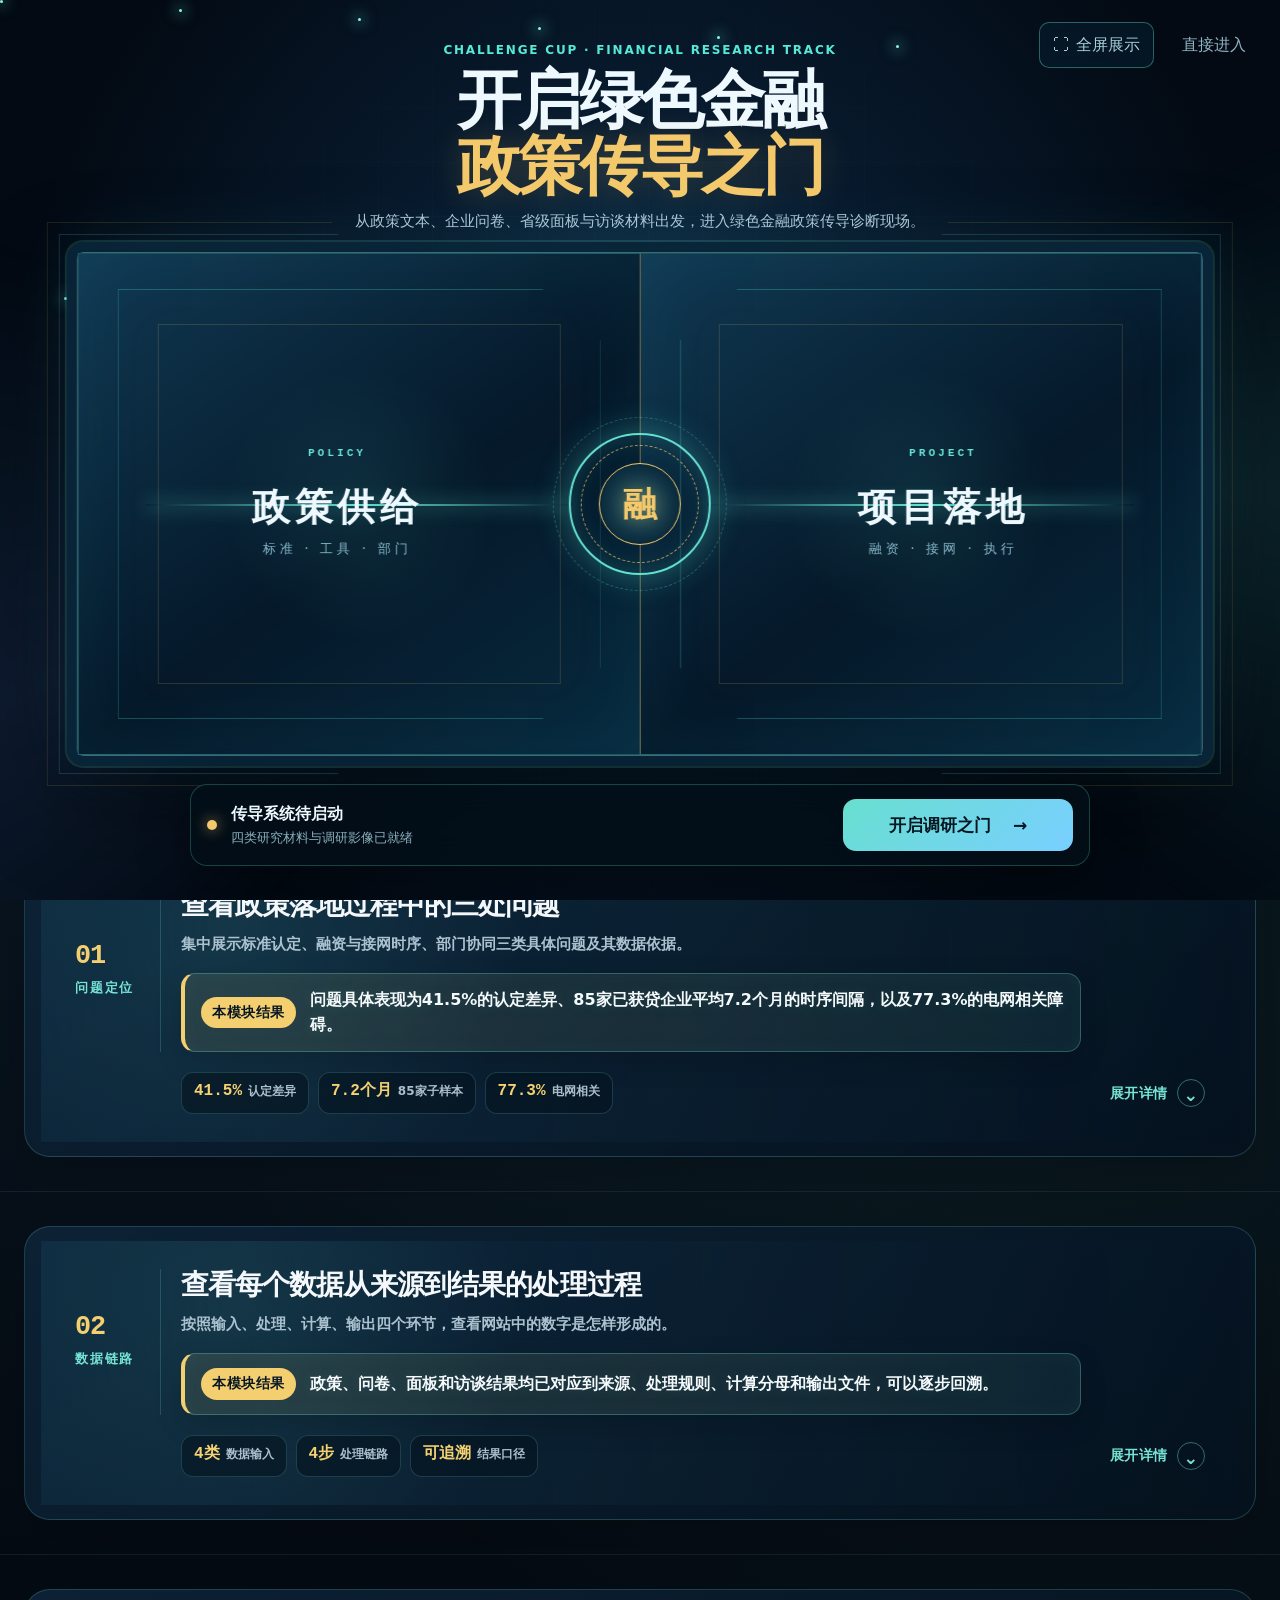
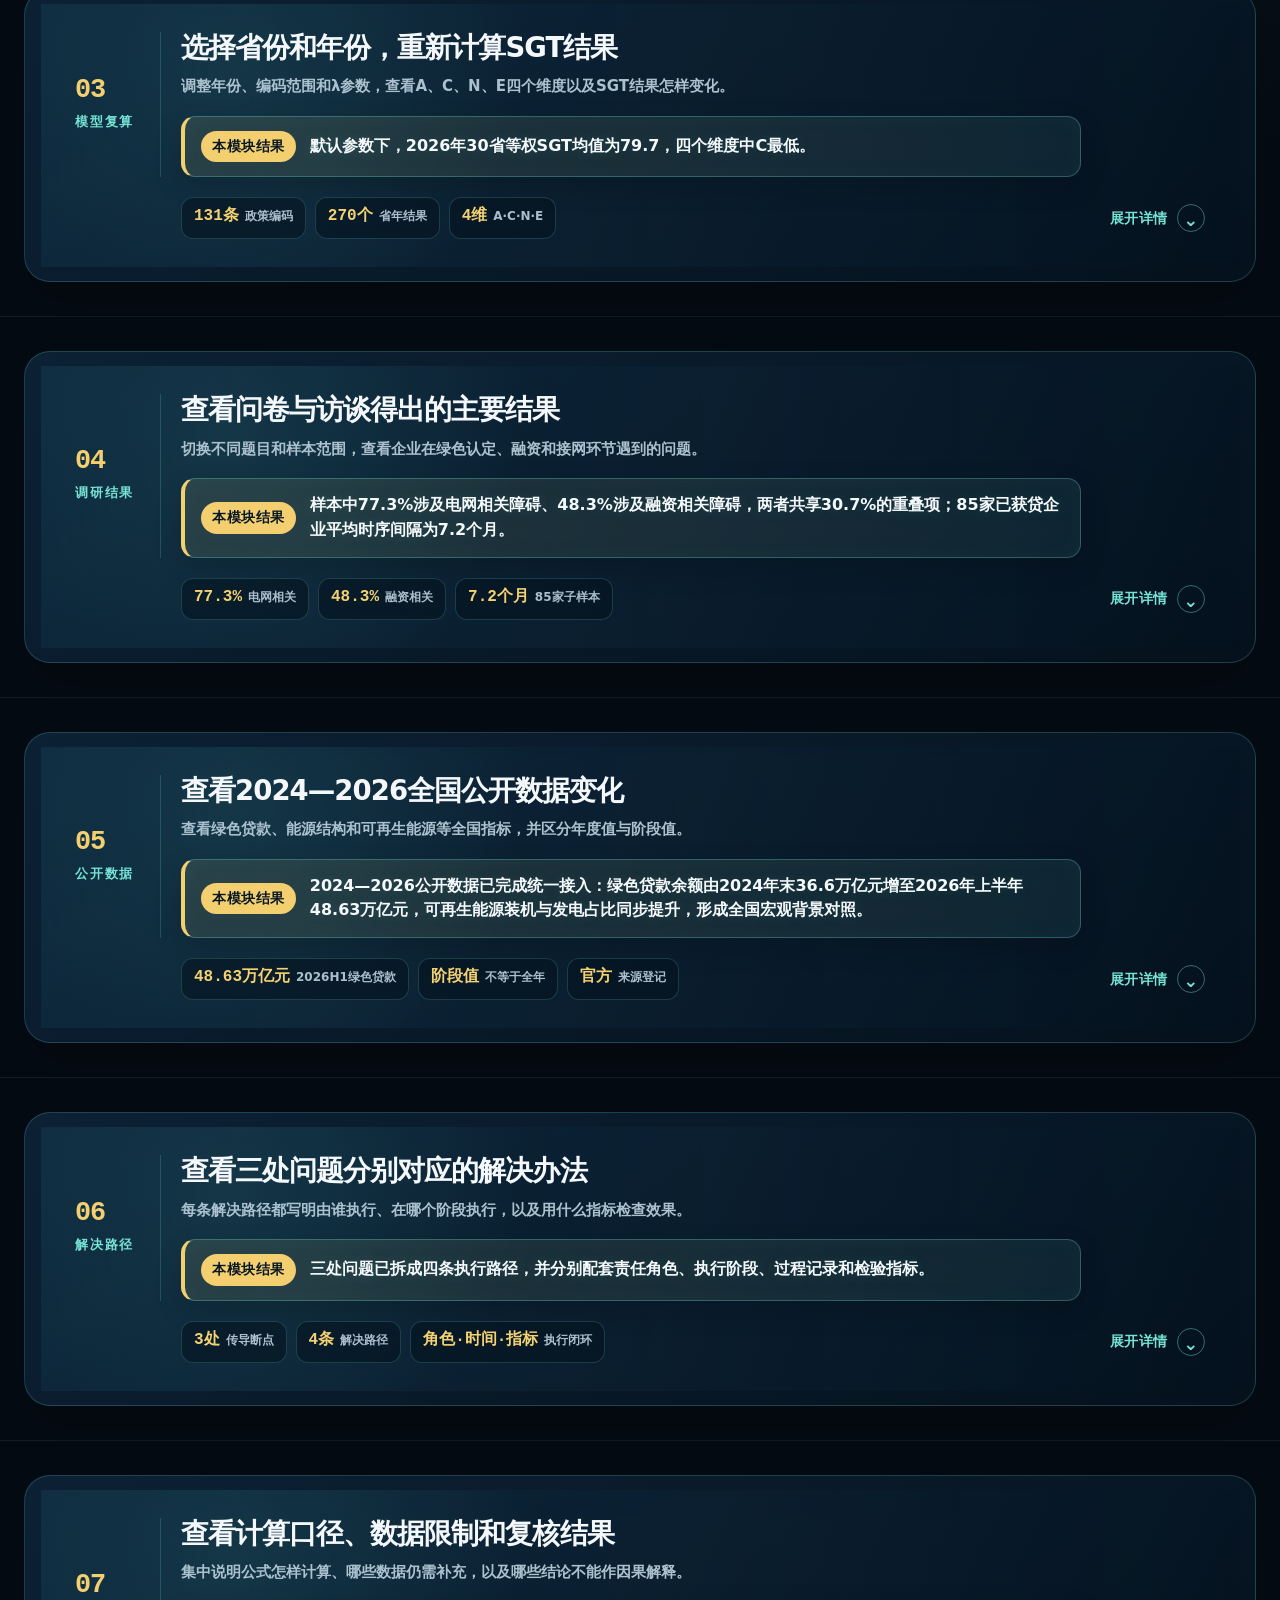
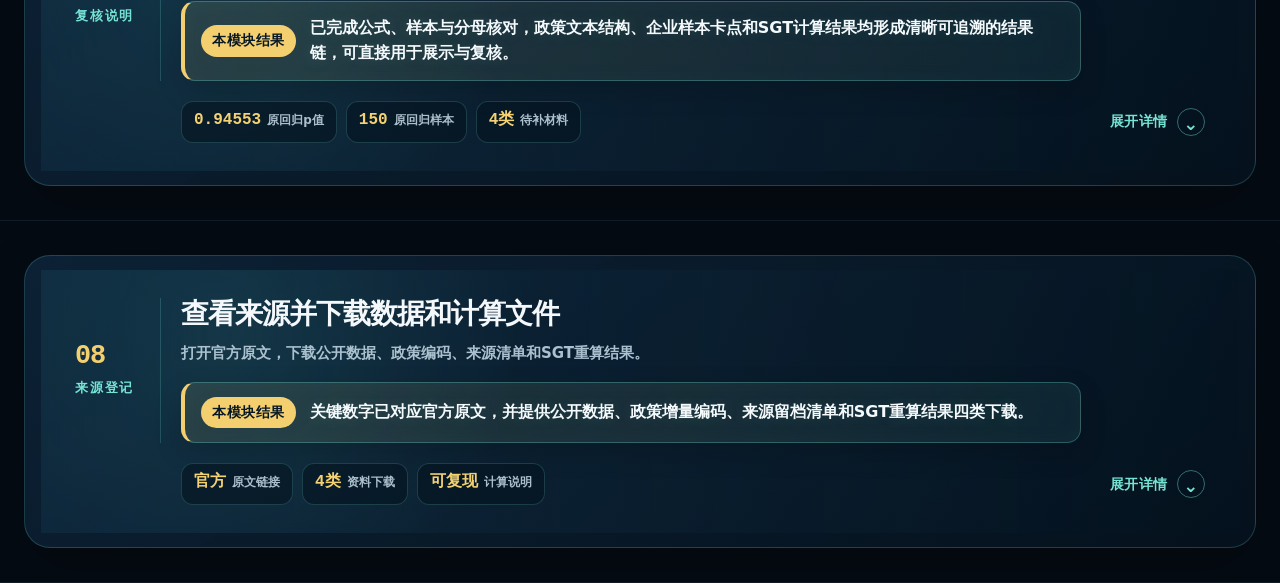
==== commit a4ed2b9f: "Update module result summaries" ====
--- a/green-finance/index.html
+++ b/green-finance/index.html
@@ -173,6 +173,42 @@
   line-height: 1.75;
 }
 
+.module-summary-result {
+  display: grid;
+  grid-template-columns: max-content minmax(0, 1fr);
+  gap: 14px;
+  align-items: center;
+  max-width: 900px;
+  margin-top: 16px;
+  padding: 14px 16px;
+  border: 1px solid rgba(111, 224, 215, 0.3);
+  border-left: 4px solid #f4cf70;
+  border-radius: 14px;
+  background: linear-gradient(100deg, rgba(244, 207, 112, 0.1), rgba(111, 224, 215, 0.08));
+  box-shadow: 0 10px 28px rgba(0, 0, 0, 0.16), inset 0 0 24px rgba(111, 224, 215, 0.035);
+}
+
+.module-summary-result span {
+  padding: 6px 10px;
+  border: 1px solid rgba(244, 207, 112, 0.72);
+  border-radius: 999px;
+  color: #071724;
+  background: #f4cf70;
+  font-size: 14px;
+  font-weight: 900;
+  line-height: 1.25;
+  letter-spacing: 0.04em;
+  white-space: nowrap;
+}
+
+.module-summary-result strong {
+  color: #f4f9fc;
+  font-size: clamp(16px, 1.18vw, 19px);
+  font-weight: 800;
+  line-height: 1.55;
+  text-shadow: 0 1px 16px rgba(118, 228, 213, 0.12);
+}
+
 .module-summary-side {
   min-width: 0;
   display: flex;
@@ -304,6 +340,9 @@
   .module-summary-index b { display: inline; margin: 0 9px 0 0; font-size: 24px; }
   .module-summary-copy h2 { font-size: 25px; }
   .module-summary-copy p { font-size: 14px; line-height: 1.65; }
+  .module-summary-result { grid-template-columns: 1fr; gap: 10px; padding: 14px; }
+  .module-summary-result span { justify-self: start; }
+  .module-summary-result strong { font-size: 16px; line-height: 1.55; }
   .module-summary-side { flex-direction: column; align-items: flex-start; justify-content: flex-start; margin-top: 18px; gap: 14px; }
   .module-summary-metrics { display: grid; grid-template-columns: repeat(2, minmax(0, 1fr)); width: 100%; }
   .module-summary-metric { white-space: normal; min-width: 0; }
@@ -698,6 +737,7 @@
       label: '调研与清洗',
       title: '查看调研数据如何采集和清洗',
       takeaway: '说明政策、问卷、省级面板和访谈数据从哪里来，以及怎样整理成可以分析的数据。',
+      result: '最终形成131条政策记录、176份有效问卷、270个省年结果，以及38人次访谈和38人次录音的分析材料。',
       metrics: [['131', '政策记录'], ['176', '有效问卷'], ['38 + 38', '访谈与录音人次']],
     },
     overview: {
@@ -705,6 +745,7 @@
       label: '证据汇合',
       title: '汇总政策、问卷、面板和访谈证据',
       takeaway: '把四类材料放在同一页面对照，查看它们共同支持了哪些问题判断。',
+      result: '四类证据共同指向三处问题：绿色认定标准不一致、融资与接网时序不匹配、跨部门衔接不顺畅。',
       metrics: [['4类', '研究材料'], ['3处', '传导断点'], ['1条', '证据主线']],
     },
     breaks: {
@@ -712,6 +753,7 @@
       label: '问题定位',
       title: '查看政策落地过程中的三处问题',
       takeaway: '集中展示标准认定、融资与接网时序、部门协同三类具体问题及其数据依据。',
+      result: '问题具体表现为41.5%的认定差异、85家已获贷企业平均7.2个月的时序间隔，以及77.3%的电网相关障碍。',
       metrics: [['41.5%', '认定差异'], ['7.2个月', '85家子样本'], ['77.3%', '电网相关']],
     },
     lineage: {
@@ -719,6 +761,7 @@
       label: '数据链路',
       title: '查看每个数据从来源到结果的处理过程',
       takeaway: '按照输入、处理、计算、输出四个环节，查看网站中的数字是怎样形成的。',
+      result: '政策、问卷、面板和访谈结果均已对应到来源、处理规则、计算分母和输出文件，可以逐步回溯。',
       metrics: [['4类', '数据输入'], ['4步', '处理链路'], ['可追溯', '结果口径']],
     },
     sgt: {
@@ -726,6 +769,7 @@
       label: '模型复算',
       title: '选择省份和年份，重新计算SGT结果',
       takeaway: '调整年份、编码范围和λ参数，查看A、C、N、E四个维度以及SGT结果怎样变化。',
+      result: '默认参数下，2026年30省等权SGT均值为79.7，四个维度中C最低。',
       metrics: [['131条', '政策编码'], ['270个', '省年结果'], ['4维', 'A·C·N·E']],
     },
     results: {
@@ -733,6 +777,7 @@
       label: '调研结果',
       title: '查看问卷与访谈得出的主要结果',
       takeaway: '切换不同题目和样本范围，查看企业在绿色认定、融资和接网环节遇到的问题。',
+      result: '样本中77.3%涉及电网相关障碍、48.3%涉及融资相关障碍，两者共享30.7%的重叠项；85家已获贷企业平均时序间隔为7.2个月。',
       metrics: [['77.3%', '电网相关'], ['48.3%', '融资相关'], ['7.2个月', '85家子样本']],
     },
     public: {
@@ -740,6 +785,7 @@
       label: '公开数据',
       title: '查看2024—2026全国公开数据变化',
       takeaway: '查看绿色贷款、能源结构和可再生能源等全国指标，并区分年度值与阶段值。',
+      result: '2024—2026公开数据已完成统一接入：绿色贷款余额由2024年末36.6万亿元增至2026年上半年48.63万亿元，可再生能源装机与发电占比同步提升，形成全国宏观背景对照。',
       metrics: [['48.63万亿元', '2026H1绿色贷款'], ['阶段值', '不等于全年'], ['官方', '来源登记']],
     },
     actions: {
@@ -747,6 +793,7 @@
       label: '解决路径',
       title: '查看三处问题分别对应的解决办法',
       takeaway: '每条解决路径都写明由谁执行、在哪个阶段执行，以及用什么指标检查效果。',
+      result: '三处问题已拆成四条执行路径，并分别配套责任角色、执行阶段、过程记录和检验指标。',
       metrics: [['3处', '传导断点'], ['4条', '解决路径'], ['角色·时间·指标', '执行闭环']],
     },
     audit: {
@@ -754,6 +801,7 @@
       label: '复核说明',
       title: '查看计算口径、数据限制和复核结果',
       takeaway: '集中说明公式怎样计算、哪些数据仍需补充，以及哪些结论不能作因果解释。',
+      result: '已完成公式、样本与分母核对，政策文本结构、企业样本卡点和SGT计算结果均形成清晰可追溯的结果链，可直接用于展示与复核。',
       metrics: [['0.94553', '原回归p值'], ['150', '原回归样本'], ['4类', '待补材料']],
     },
     sources: {
@@ -761,6 +809,7 @@
       label: '来源登记',
       title: '查看来源并下载数据和计算文件',
       takeaway: '打开官方原文，下载公开数据、政策编码、来源清单和SGT重算结果。',
+      result: '关键数字已对应官方原文，并提供公开数据、政策增量编码、来源留档清单和SGT重算结果四类下载。',
       metrics: [['官方', '原文链接'], ['4类', '资料下载'], ['可复现', '计算说明']],
     },
   };
@@ -784,7 +833,7 @@
     summary.className = 'module-summary';
     summary.innerHTML = [
       '<div class="module-summary-index"><b>', escapeText(config.index), '</b>', escapeText(config.label), '</div>',
-      '<div class="module-summary-copy"><h2>', escapeText(config.title), '</h2><p>', escapeText(config.takeaway), '</p></div>',
+      '<div class="module-summary-copy"><h2>', escapeText(config.title), '</h2><p>', escapeText(config.takeaway), '</p><div class="module-summary-result"><span>本模块结果</span><strong>', escapeText(config.result), '</strong></div></div>',
       '<div class="module-summary-side"><div class="module-summary-metrics">',
       config.metrics.map((metric) => '<span class="module-summary-metric"><b>' + escapeText(metric[0]) + '</b><small>' + escapeText(metric[1]) + '</small></span>').join(''),
       '</div><span class="module-summary-action"><span class="when-closed">展开详情</span><span class="when-open">收起详情</span><i aria-hidden="true">⌄</i></span></div>',
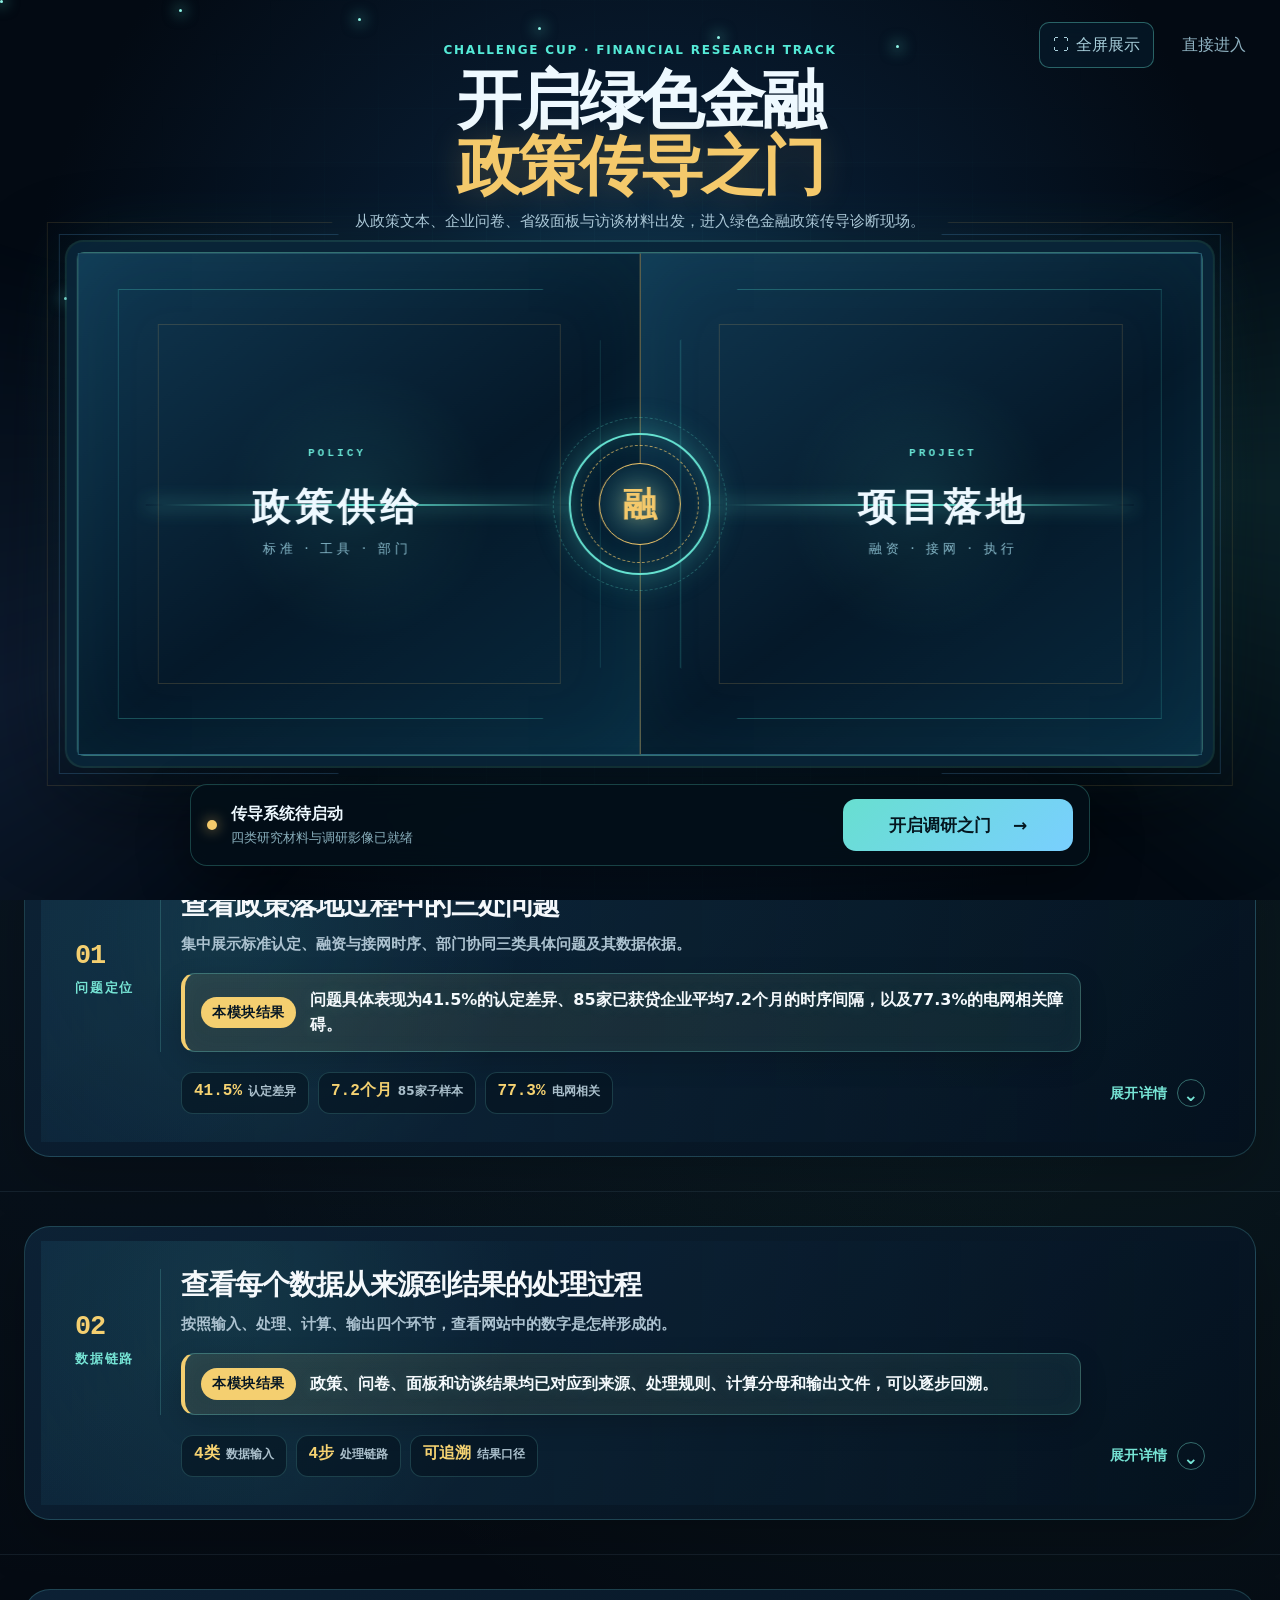
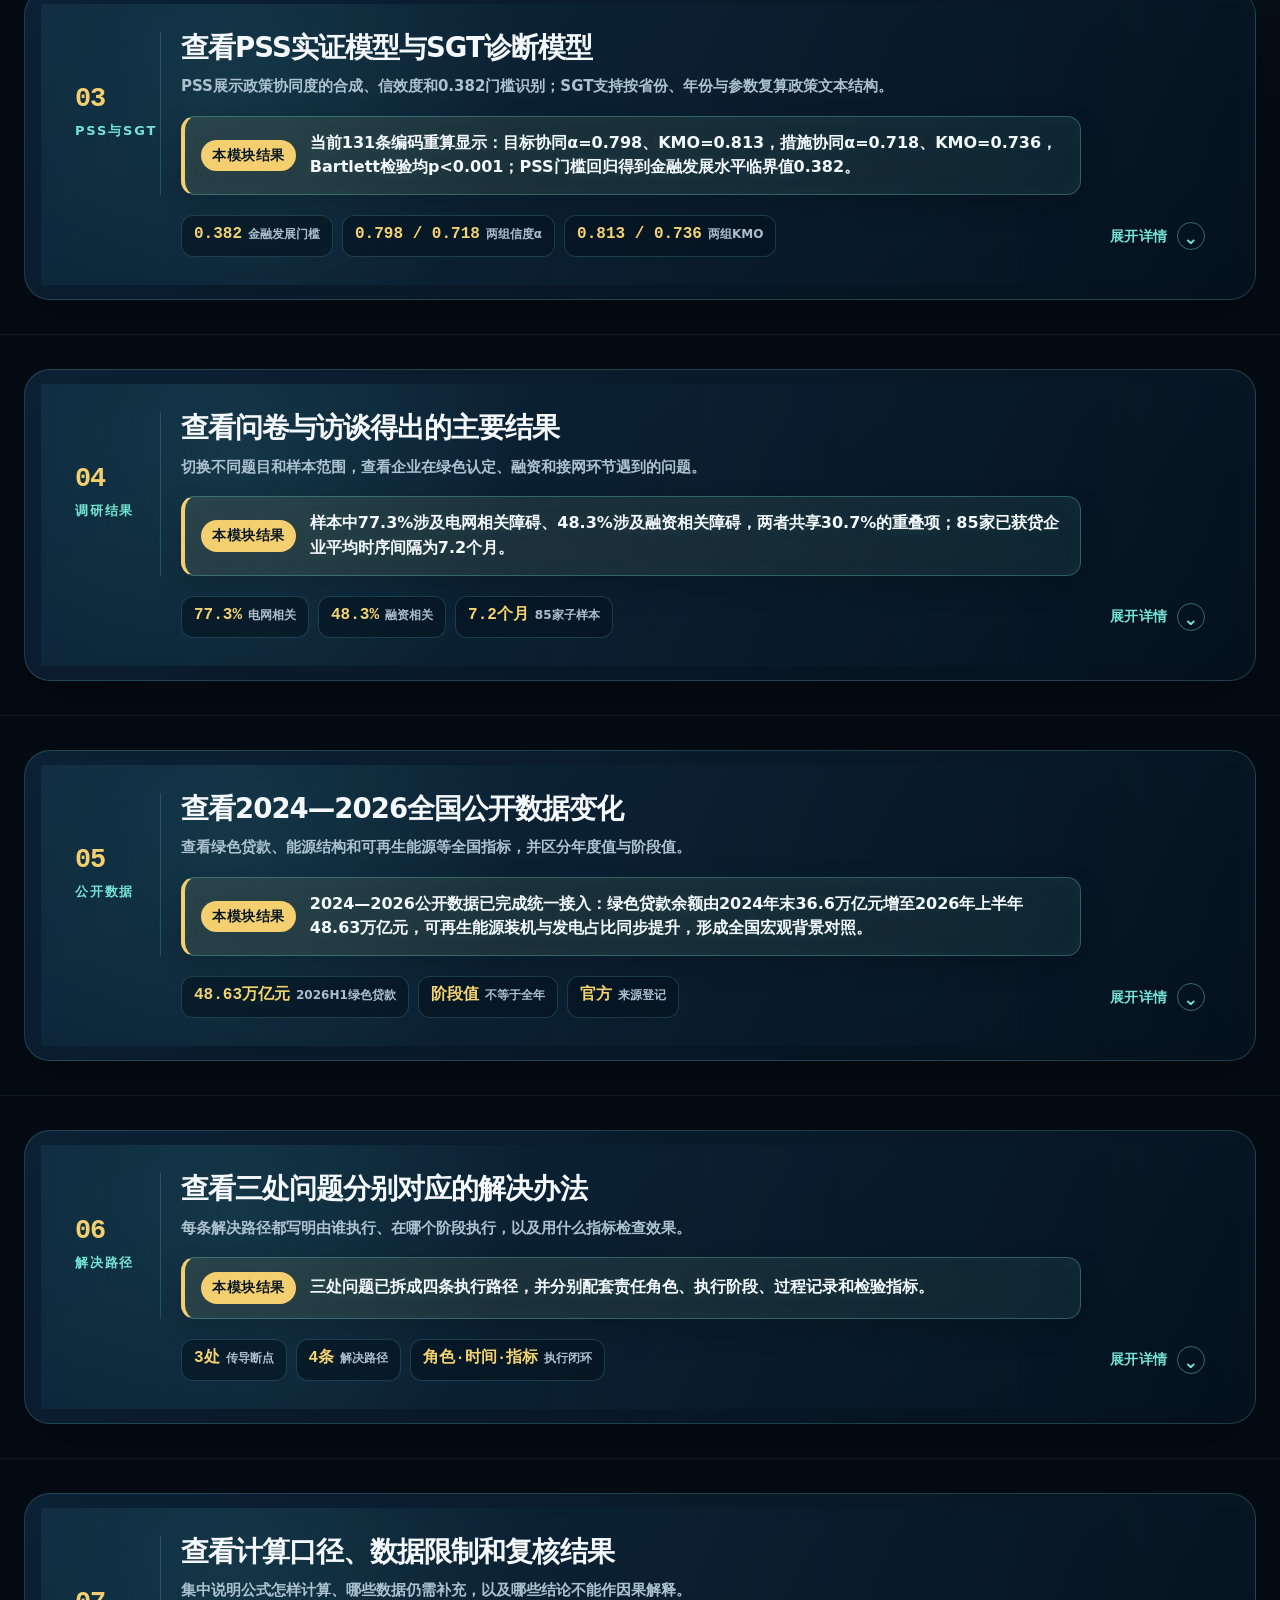
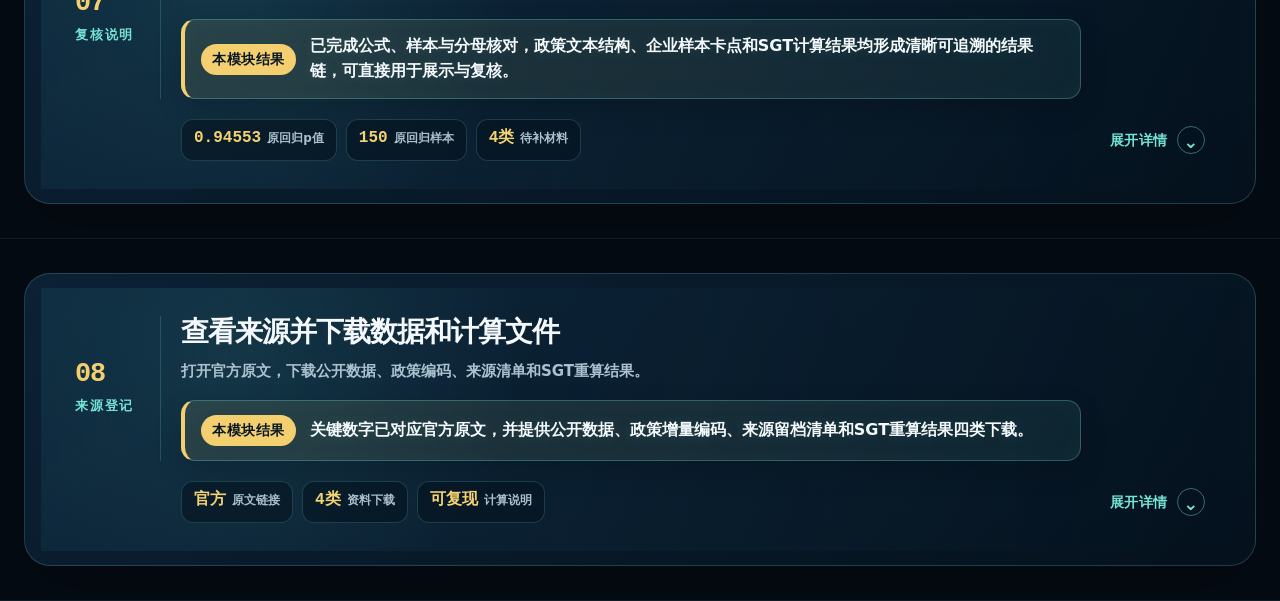
==== commit ab8789f5: "Update Tencent video intro and remove scan line" ====
--- a/green-finance/index.html
+++ b/green-finance/index.html
@@ -31,6 +31,9 @@
     @media print{.top,.scroll-progress,.show-controls,.model-controls,.tabs,.role-switch,.sim-controls{display:none!important}body{background:#fff;color:#111}.panel,.evidence-engine,.flow-board,.diagnosis,.lineage-stage,.model-console,.chart-panel,.sim-stage,.chart-card{background:#fff;color:#111;box-shadow:none;border:1px solid #ccd7df}.micro,.section-head p,.source-note{color:#333}section{padding:30px 0}.wrap{width:100%}}
   
   /* V9 fusion layer: persuasive front-end + V8 reproducible engine */
+  .dual-model-intro{display:grid;grid-template-columns:minmax(0,1.35fr) minmax(260px,.65fr);gap:24px;align-items:end;margin:0 0 15px;padding:18px 20px;border:1px solid rgba(85,234,215,.28);border-radius:18px;background:linear-gradient(125deg,rgba(85,234,215,.1),rgba(101,169,255,.055) 58%,rgba(244,201,107,.07));box-shadow:0 18px 40px rgba(0,0,0,.18)}.dual-model-intro span{display:block;color:var(--cyan);font-size:11px;font-weight:850;letter-spacing:.1em}.dual-model-intro h3{margin:5px 0 0;font-size:clamp(20px,2.2vw,31px);line-height:1.24}.dual-model-intro p{margin:0;color:#c7dbe5;font-size:13px;line-height:1.65}.dual-model-intro p b{color:var(--gold)}
+  .dual-model-board{display:grid;grid-template-columns:minmax(0,1.42fr) minmax(310px,.58fr);gap:15px;margin-bottom:18px}.dual-model-card{position:relative;overflow:hidden;border:1px solid var(--line);border-radius:24px;background:linear-gradient(145deg,rgba(12,38,61,.96),rgba(5,19,32,.96));padding:20px;box-shadow:var(--shadow)}.dual-model-card::before{content:"";position:absolute;inset:0 auto auto 0;width:100%;height:3px;background:linear-gradient(90deg,var(--cyan),transparent 70%)}.pss-card::before{background:linear-gradient(90deg,var(--gold),var(--cyan),transparent 82%)}.model-card-head{display:flex;justify-content:space-between;gap:16px;align-items:flex-start}.model-card-head h3{margin:7px 0 0;font-size:clamp(20px,2vw,27px)}.model-card-head>strong{color:rgba(244,201,107,.16);font:900 clamp(42px,5vw,70px)/.9 ui-monospace,Consolas,monospace;letter-spacing:-.06em}.sgt-card .model-card-head>strong{color:rgba(85,234,215,.15)}.model-tag{display:inline-flex;padding:5px 9px;border-radius:99px;background:rgba(244,201,107,.12);color:var(--gold);font-size:10px;font-weight:900;letter-spacing:.08em}.sgt-card .model-tag{background:rgba(85,234,215,.1);color:var(--cyan)}.model-purpose{margin:9px 0 14px;color:#c3d8e3;font-size:13px;line-height:1.65}.pss-weight-grid{display:grid;grid-template-columns:repeat(3,1fr);gap:8px}.pss-weight-grid div{padding:12px;border:1px solid rgba(244,201,107,.18);border-radius:13px;background:rgba(244,201,107,.055)}.pss-weight-grid b{display:block;color:var(--gold);font:900 24px/1 ui-monospace,Consolas,monospace}.pss-weight-grid span{display:block;margin-top:6px;color:#d8e7ed;font-size:12px}.pss-formula{display:grid;gap:4px;margin:10px 0 14px;padding:14px 16px;border:1px solid rgba(85,234,215,.25);border-radius:14px;background:rgba(2,14,25,.65)}.pss-formula small{color:var(--cyan);font-size:10px;letter-spacing:.08em}.pss-formula strong{color:#fff;font:800 clamp(17px,1.8vw,23px)/1.35 ui-monospace,Consolas,monospace}.pss-formula span{color:var(--muted);font-size:11px}.threshold-path{display:grid;grid-template-columns:1fr auto 1fr auto 1fr auto 1fr;gap:7px;align-items:stretch}.threshold-path>div{min-width:0;padding:11px;border:1px solid rgba(101,169,255,.2);border-radius:12px;background:rgba(101,169,255,.055)}.threshold-path>i{display:grid;place-items:center;color:var(--cyan);font-size:18px;font-style:normal}.threshold-path span{display:block;color:var(--cyan);font:800 10px/1 ui-monospace,Consolas,monospace}.threshold-path b{display:block;margin:6px 0 4px;font-size:12px}.threshold-path small{display:block;color:var(--muted);font-size:10px;line-height:1.45}.threshold-path .threshold-final{border-color:rgba(244,201,107,.6);background:linear-gradient(135deg,rgba(244,201,107,.16),rgba(85,234,215,.07));box-shadow:0 0 28px rgba(244,201,107,.08)}.threshold-final strong{display:block;color:var(--gold);font:900 31px/1 ui-monospace,Consolas,monospace}.threshold-equation{display:grid;gap:6px;margin:12px 0;padding:12px 14px;border-left:3px solid var(--gold);border-radius:10px;background:rgba(244,201,107,.055)}.threshold-equation>span{color:var(--gold);font-size:10px;font-weight:900;letter-spacing:.08em}.threshold-equation code{white-space:normal;color:#dfeff5;font-size:11px;line-height:1.6}.threshold-result{display:grid;grid-template-columns:repeat(4,1fr);gap:7px}.threshold-result>div{padding:10px;border-radius:11px;background:rgba(101,169,255,.065)}.threshold-result small{display:block;color:var(--muted);font-size:9px}.threshold-result b{display:block;margin-top:4px;color:#e8f6fb;font:800 12px/1.35 ui-monospace,Consolas,monospace}.threshold-result .uplift{background:rgba(244,201,107,.12)}.threshold-result .uplift small,.threshold-result .uplift b{color:var(--gold)}.threshold-demo{margin-top:12px;padding:12px 14px;border:1px solid rgba(85,234,215,.22);border-radius:13px;background:rgba(85,234,215,.045)}.threshold-demo label{display:flex;justify-content:space-between;gap:12px;color:#dcecf3;font-size:12px;font-weight:800}.threshold-demo output{color:var(--gold);font:900 16px/1 ui-monospace,Consolas,monospace}.threshold-demo input{width:100%;accent-color:var(--cyan);margin:10px 0 3px}.threshold-scale{position:relative;display:flex;justify-content:space-between;color:var(--muted);font-size:9px}.threshold-scale i{position:absolute;left:var(--threshold-position);top:-3px;height:13px;border-left:1px solid var(--gold);font-style:normal}.threshold-scale i b{position:absolute;left:0;top:13px;transform:translateX(-50%);white-space:nowrap;color:var(--gold);font-size:9px}.threshold-demo p{margin:16px 0 0;color:#c8dce7;font-size:11px}.threshold-demo p strong{color:var(--cyan)}.model-source-note{margin:11px 0 0;color:var(--muted);font-size:10px;line-height:1.55}.model-source-note strong{color:#dfeff5}.sgt-mini-flow{display:grid;gap:8px}.sgt-mini-flow div{display:grid;grid-template-columns:30px minmax(0,1fr);gap:2px 9px;padding:12px;border-radius:13px;background:rgba(85,234,215,.055);border:1px solid rgba(85,234,215,.15)}.sgt-mini-flow span{grid-row:1/3;width:30px;height:30px;border-radius:50%;display:grid;place-items:center;background:var(--cyan);color:#06151e;font-weight:900}.sgt-mini-flow b{font-size:13px}.sgt-mini-flow small{color:var(--muted);font-size:10px}.model-compare{display:grid;gap:8px;margin:13px 0}.model-compare div{padding:12px;border-radius:12px;background:rgba(101,169,255,.055)}.model-compare small{display:block;color:var(--cyan);font-size:10px;font-weight:850}.model-compare b{display:block;margin-top:4px;color:#d9eaf1;font-size:12px;line-height:1.5}.sgt-jump{display:flex;width:100%;justify-content:center;margin-top:12px}.model-console#sgtConsole{scroll-margin-top:100px}
+  .pss-quality{margin:0 0 18px;padding:20px;border:1px solid rgba(85,234,215,.28);border-radius:24px;background:linear-gradient(145deg,rgba(8,31,50,.96),rgba(4,17,29,.96));box-shadow:var(--shadow)}.quality-head{display:grid;grid-template-columns:minmax(0,1.35fr) minmax(260px,.65fr);gap:20px;align-items:end;margin-bottom:14px}.quality-head>*{min-width:0}.quality-head span{display:block;color:var(--cyan);font-size:10px;font-weight:900;letter-spacing:.09em}.quality-head h3{margin:5px 0 0;font-size:clamp(20px,2vw,28px);overflow-wrap:anywhere}.quality-head p{margin:0;color:var(--muted);font-size:12px;line-height:1.55;overflow-wrap:anywhere}.quality-grid{display:grid;grid-template-columns:1fr 1fr .82fr;gap:10px}.quality-card{min-width:0;padding:15px;border:1px solid rgba(101,169,255,.2);border-radius:16px;background:rgba(101,169,255,.05)}.quality-good{border-color:rgba(85,234,215,.4);background:linear-gradient(145deg,rgba(85,234,215,.09),rgba(101,169,255,.045))}.quality-pass{border-color:rgba(244,201,107,.38);background:linear-gradient(145deg,rgba(244,201,107,.085),rgba(101,169,255,.04))}.quality-card-title{display:flex;justify-content:space-between;gap:10px;align-items:center}.quality-card-title span{color:#dcecf3;font-size:12px;font-weight:850}.quality-card-title>b{padding:4px 7px;border-radius:99px;background:rgba(85,234,215,.11);color:var(--cyan);font-size:10px}.quality-pass .quality-card-title>b{background:rgba(244,201,107,.12);color:var(--gold)}.quality-main{display:grid;grid-template-columns:minmax(0,1fr) auto;align-items:end;margin:12px 0;padding-bottom:11px;border-bottom:1px solid rgba(101,169,255,.16)}.quality-main small{display:block;color:var(--muted);font-size:9px}.quality-main strong{grid-row:1/3;grid-column:2;color:var(--gold);font:900 38px/1 ui-monospace,Consolas,monospace}.quality-main span{font-size:10px;color:#c6dbe5}.quality-stats{display:grid;grid-template-columns:.7fr 1.3fr;gap:7px}.quality-stats div{padding:9px;border-radius:10px;background:rgba(3,17,29,.5)}.quality-stats small,.quality-stats span{display:block;color:var(--muted);font-size:8px}.quality-stats b{display:block;margin:4px 0;color:#eaf7fb;font:800 13px/1.2 ui-monospace,Consolas,monospace}.quality-method-list{display:grid;gap:7px;margin-top:12px}.quality-method-list div{padding:9px 10px;border-radius:10px;background:rgba(3,17,29,.48)}.quality-method-list b{display:block;color:var(--gold);font-size:10px}.quality-method-list span{display:block;margin-top:3px;color:#c0d5e0;font-size:9px;line-height:1.45}.quality-verdict{display:grid;grid-template-columns:auto minmax(0,1fr);gap:12px;align-items:center;margin-top:11px;padding:12px 14px;border-left:4px solid var(--cyan);border-radius:11px;background:rgba(85,234,215,.075)}.quality-verdict span{padding:5px 8px;border-radius:99px;background:var(--cyan);color:#06151e;font-size:10px;font-weight:900;white-space:nowrap}.quality-verdict strong{font-size:12px;line-height:1.55}.quality-details{margin-top:9px;border:1px solid rgba(101,169,255,.18);border-radius:12px;background:rgba(3,17,29,.45)}.quality-details summary{padding:10px 12px;color:var(--cyan);font-size:11px;font-weight:800;cursor:pointer}.quality-details>div{padding:0 12px 10px}.quality-details p{margin:5px 0;color:var(--muted);font-size:10px;line-height:1.55}.quality-details p b{color:#dfeff5}
   .fullscreen-btn{flex:0 0 auto;display:inline-flex;align-items:center;justify-content:center;gap:7px;min-width:112px;white-space:nowrap;border-color:rgba(85,234,215,.5)}.fullscreen-btn[aria-pressed="true"]{color:#06151e;background:linear-gradient(135deg,var(--cyan),#7bd9ff);border-color:transparent;font-weight:900}.fullscreen-icon{font-size:17px;line-height:1}.is-fullscreen .top{background:rgba(4,11,19,.96)}.gate-fullscreen{position:absolute;right:126px;top:22px;z-index:20;display:inline-flex;align-items:center;gap:7px;border:1px solid rgba(102,226,209,.38);border-radius:10px;background:rgba(7,27,43,.68);color:#a8cfdb;padding:9px 13px;cursor:pointer;backdrop-filter:blur(10px);transition:.22s}.gate-fullscreen:hover{color:#fff;border-color:#70e0d1;transform:translateY(-2px);box-shadow:0 10px 28px rgba(0,0,0,.28)}.gate-fullscreen[aria-pressed="true"]{color:#06151e;background:linear-gradient(135deg,#68dfd0,#79cfff);border-color:transparent;font-weight:900}
   body.gate-locked{overflow:hidden}.gate-intro{--gate-x:0deg;--gate-y:0deg;position:fixed;inset:0;z-index:1000;overflow:hidden;background:radial-gradient(circle at 50% 42%,#123b58 0,#081b2f 31%,#030a13 75%);color:#eef9ff;display:grid;place-items:center;perspective:1700px;transition:opacity .75s ease,visibility .75s ease}.gate-intro::before{content:"";position:absolute;inset:0;background-image:linear-gradient(rgba(89,214,198,.045) 1px,transparent 1px),linear-gradient(90deg,rgba(89,214,198,.045) 1px,transparent 1px);background-size:54px 54px;mask-image:radial-gradient(circle at center,#000,transparent 78%);animation:gateGrid 12s linear infinite}.gate-intro.departing{opacity:0;visibility:hidden;pointer-events:none}.gate-aurora{position:absolute;inset:-35%;background:conic-gradient(from 0deg at 50% 50%,transparent 0 18%,rgba(74,221,207,.12) 26%,transparent 36% 61%,rgba(91,150,255,.12) 69%,transparent 80%);animation:spin 22s linear infinite;filter:blur(18px)}.gate-stars i{position:absolute;left:var(--x);top:var(--y);width:3px;height:3px;border-radius:50%;background:#8ef4e6;box-shadow:0 0 14px 3px rgba(89,214,198,.5);opacity:calc(.16 + (var(--i) % 5)*.1);animation:gateStar calc(2.4s + (var(--i) % 6)*.45s) ease-in-out infinite alternate}.gate-heading{position:absolute;top:4.5vh;z-index:8;text-align:center;width:min(92vw,900px);transition:.6s}.gate-heading h1{font-size:clamp(38px,5vw,72px);line-height:1.02;letter-spacing:-.045em;margin:8px 0 10px}.gate-heading h1 em{font-style:normal;color:#f4c96b;text-shadow:0 0 32px rgba(244,201,107,.22)}.gate-heading p{margin:auto;max-width:760px;color:#aac7d6;font-size:15px}.gate-frame{position:absolute;left:50%;top:56%;width:min(88vw,1160px);height:min(56vh,570px);transform:translate(-50%,-50%) rotateX(var(--gate-y)) rotateY(var(--gate-x));transform-style:preserve-3d;border:1px solid rgba(106,226,210,.45);border-radius:7px;background:#061420;box-shadow:0 0 0 10px rgba(8,35,55,.9),0 0 0 12px rgba(89,214,198,.16),0 35px 100px rgba(0,0,0,.62),0 0 80px rgba(73,196,217,.15);transition:transform .18s ease-out}.gate-frame::before,.gate-frame::after{content:"";position:absolute;inset:-19px;border:1px solid rgba(86,157,211,.24);clip-path:polygon(0 0,24% 0,27% 5%,73% 5%,76% 0,100% 0,100% 100%,76% 100%,73% 95%,27% 95%,24% 100%,0 100%);pointer-events:none}.gate-frame::after{inset:-31px;border-color:rgba(244,201,107,.12)}.door{position:absolute;top:0;width:50.05%;height:100%;z-index:5;overflow:hidden;background:linear-gradient(145deg,rgba(17,58,84,.99),rgba(5,25,42,.99) 55%,rgba(8,43,64,.99));border:1px solid rgba(101,196,218,.3);display:grid;place-content:center;text-align:center;backface-visibility:hidden;transition:transform 1.65s cubic-bezier(.66,.01,.2,1),filter .8s;box-shadow:inset 0 0 80px rgba(54,195,205,.06)}.door::before{content:"";position:absolute;inset:7%;border:1px solid rgba(85,234,215,.26);clip-path:polygon(0 0,88% 0,100% 12%,100% 88%,88% 100%,0 100%)}.door::after{content:"";position:absolute;inset:14%;border:1px solid rgba(244,201,107,.16);background:radial-gradient(circle at center,rgba(85,234,215,.09),transparent 50%)}.door-left{left:0;transform-origin:left center;border-right-color:rgba(244,201,107,.42)}.door-right{right:0;transform-origin:right center;border-left-color:rgba(244,201,107,.42)}.door-right::before{transform:scaleX(-1)}.door strong{position:relative;z-index:2;font-size:clamp(24px,3vw,42px);letter-spacing:.12em}.door small{position:relative;z-index:2;color:#87b9ca;letter-spacing:.28em}.door-index{position:relative;z-index:2;color:#68e4d3;font:700 11px/1 ui-monospace,Consolas,monospace;letter-spacing:.28em;margin-bottom:16px}.door-grid{position:absolute;inset:0;background:linear-gradient(90deg,transparent 49.8%,rgba(89,214,198,.15) 50%,transparent 50.2%),linear-gradient(transparent 49.8%,rgba(89,214,198,.1) 50%,transparent 50.2%);background-size:90px 90px;opacity:.45}.door-trace{position:absolute;left:12%;right:12%;top:50%;height:2px;background:linear-gradient(90deg,transparent,#63e3d1,transparent);box-shadow:0 0 18px #63e3d1;animation:doorTrace 2.2s ease-in-out infinite}.door-right .door-trace{animation-delay:-1.1s}.gate-seal{position:absolute;left:50%;top:50%;z-index:9;width:142px;height:142px;transform:translate(-50%,-50%);display:grid;place-items:center;transition:.8s}.seal-ring{position:absolute;inset:0;border:2px solid #66e2d1;border-radius:50%;box-shadow:0 0 34px rgba(85,234,215,.36),inset 0 0 25px rgba(85,234,215,.18)}.seal-ring::before,.seal-ring::after{content:"";position:absolute;inset:10px;border:1px dashed rgba(244,201,107,.72);border-radius:50%;animation:spin 8s linear infinite}.seal-ring::after{inset:-18px;border-color:rgba(89,214,198,.32);animation-direction:reverse;animation-duration:13s}.seal-core{width:82px;height:82px;border-radius:50%;display:grid;place-items:center;background:radial-gradient(circle,#174f63,#071c2d);border:1px solid #f4c96b;color:#f4c96b;font-size:34px;font-weight:900;text-shadow:0 0 20px rgba(244,201,107,.5)}.gate-intro.unlocking .gate-seal{animation:sealUnlock .85s cubic-bezier(.2,.9,.2,1)}.gate-intro.unlocking .seal-core{color:#071a25;background:#70e0d1;box-shadow:0 0 65px 25px rgba(85,234,215,.32)}.gate-intro.opening .door-left{transform:translateX(-103%) rotateY(-22deg);filter:brightness(.65)}.gate-intro.opening .door-right{transform:translateX(103%) rotateY(22deg);filter:brightness(.65)}.gate-intro.opening .gate-seal{transform:translate(-50%,-50%) scale(0);opacity:0}.gate-intro.opening .gate-heading,.gate-intro.opening .gate-console{opacity:0;transform:translateY(-18px);pointer-events:none}.gate-flash{position:absolute;inset:-20%;z-index:7;pointer-events:none;background:radial-gradient(circle,rgba(186,255,247,.94),rgba(85,234,215,.35) 18%,transparent 54%);opacity:0;transform:scale(.15)}.gate-intro.opening .gate-flash{animation:gateFlash 1.15s .28s ease-out}.video-chamber{position:absolute;inset:0;z-index:2;display:grid;place-items:center;padding:26px;opacity:0;transform:scale(.82);transition:opacity .75s .85s,transform .9s .8s cubic-bezier(.2,.9,.2,1);background:radial-gradient(circle at 50% 45%,rgba(32,104,123,.4),rgba(3,13,23,.96) 68%)}.gate-intro.video-ready .video-chamber{opacity:1;transform:scale(1)}.video-bezel{position:relative;width:min(83%,860px);aspect-ratio:16/9;border:1px solid rgba(89,214,198,.5);background:#02070c;border-radius:16px;overflow:hidden;box-shadow:0 0 0 8px rgba(11,47,68,.72),0 0 55px rgba(85,234,215,.22)}.video-bezel video{width:100%;height:100%;object-fit:contain;background:#02070c}.video-placeholder{position:absolute;inset:0;display:grid;place-content:center;text-align:center;background:radial-gradient(circle,rgba(19,70,91,.76),rgba(2,11,19,.97));z-index:2}.video-placeholder b{font-size:clamp(24px,3vw,42px);margin-top:24px}.video-placeholder small{color:#91b8c8}.video-orbit{width:92px;height:92px;border-radius:50%;border:2px solid #65dfcd;margin:auto;position:relative;box-shadow:0 0 38px rgba(85,234,215,.25)}.video-orbit::before,.video-orbit::after{content:"";position:absolute;inset:12px;border:1px dashed #f4c96b;border-radius:50%;animation:spin 4s linear infinite}.video-orbit::after{inset:-14px;border-color:rgba(101,169,255,.48);animation-duration:7s;animation-direction:reverse}.video-scan{position:absolute;left:0;right:0;height:2px;top:-2px;background:linear-gradient(90deg,transparent,#8bf5e7,transparent);box-shadow:0 0 18px #8bf5e7;z-index:3;animation:videoScan 3s linear infinite;pointer-events:none}.video-actions{position:absolute;bottom:18px;left:50%;transform:translateX(-50%);display:flex;gap:10px;z-index:5}.gate-console{position:absolute;bottom:3.8vh;left:50%;transform:translateX(-50%);z-index:12;width:min(92vw,900px);display:grid;grid-template-columns:1fr auto;align-items:center;gap:18px;padding:14px 16px;border:1px solid rgba(89,214,198,.26);border-radius:17px;background:rgba(3,15,25,.84);backdrop-filter:blur(14px);box-shadow:0 18px 50px rgba(0,0,0,.35);transition:.55s}.gate-status{display:grid;grid-template-columns:14px 1fr;column-gap:10px;align-items:center}.gate-status small{grid-column:2;color:#88aebb}.status-dot{grid-row:1/3;width:10px;height:10px;border-radius:50%;background:#f4c96b;box-shadow:0 0 14px rgba(244,201,107,.72);animation:signalPulse .8s ease infinite alternate}.gate-button{border:1px solid rgba(100,202,217,.42);background:rgba(10,43,64,.9);color:#eaf8fd;border-radius:13px;padding:12px 18px;font-weight:800;cursor:pointer;transition:.25s}.gate-button:hover{transform:translateY(-3px);border-color:#70e0d1;box-shadow:0 12px 28px rgba(0,0,0,.28),0 0 22px rgba(85,234,215,.16)}.gate-button.primary{color:#04161f;border:0;background:linear-gradient(135deg,#68dfd0,#79cfff)}.gate-open{min-width:230px;font-size:17px;display:flex;justify-content:center;gap:22px}.gate-open i{font-style:normal;transition:.25s}.gate-open:hover i{transform:translateX(7px)}.gate-skip{position:absolute;right:24px;top:22px;z-index:20;border:0;background:transparent;color:#8fb2c1;cursor:pointer;padding:10px}.gate-skip:hover{color:#fff}.gate-intro.unlocking #gateStatus{color:#70e0d1}
   @keyframes gateGrid{to{background-position:54px 54px}}@keyframes gateStar{to{opacity:1;transform:scale(1.8)}}@keyframes doorTrace{0%,100%{transform:translateX(-18%);opacity:.25}50%{transform:translateX(18%);opacity:1}}@keyframes sealUnlock{35%{transform:translate(-50%,-50%) scale(1.25) rotate(12deg)}70%{transform:translate(-50%,-50%) scale(.92) rotate(-5deg)}}@keyframes gateFlash{35%{opacity:1;transform:scale(1)}100%{opacity:0;transform:scale(1.45)}}@keyframes videoScan{to{top:100%}}
@@ -62,8 +65,9 @@
   .break-path-map{display:grid;grid-template-columns:repeat(3,1fr);gap:10px;margin-bottom:17px}.break-map-card{display:grid;gap:7px;align-content:start;border:1px solid var(--line);border-radius:15px;padding:13px;background:rgba(9,33,55,.78);transition:.22s}.break-map-card.active{border-color:var(--gold);background:rgba(244,201,107,.07);box-shadow:0 10px 28px rgba(0,0,0,.18)}.break-map-card>span{font-size:11px;color:var(--cyan)}.break-map-card>strong{font-size:16px}.break-map-card button{width:100%;border:1px solid rgba(101,169,255,.24);border-radius:10px;padding:9px 10px;background:rgba(101,169,255,.06);color:#c8dce7;text-align:left;cursor:pointer;transition:.2s;font-weight:700}.break-map-card button:hover,.break-map-card button.active{border-color:var(--cyan);color:#06131e;background:var(--cyan);transform:translateX(4px)}.path-links{display:grid;grid-template-columns:1fr 1fr;gap:7px}
   .source-tools{display:flex;gap:9px;align-items:center;flex-wrap:wrap;margin:10px 0 14px}.source-tools input{flex:1;min-width:240px;background:#0c2339;color:#fff;border:1px solid #3d647d;border-radius:10px;padding:10px 12px}.source-group{margin:9px 0;padding:0;background:#091d30}.source-group summary{padding:13px 15px}.source-group>div{padding:0 15px 8px}.source-empty{display:none;padding:14px;border:1px dashed var(--line);border-radius:12px;color:var(--muted)}
   .research-origins{position:relative;overflow:hidden;background:radial-gradient(circle at 79% 18%,rgba(85,234,215,.08),transparent 34%),linear-gradient(180deg,rgba(7,23,38,.98),rgba(4,15,26,.98))}.research-origins::before{content:"";position:absolute;inset:0;pointer-events:none;background-image:linear-gradient(rgba(101,169,255,.025) 1px,transparent 1px),linear-gradient(90deg,rgba(101,169,255,.025) 1px,transparent 1px);background-size:44px 44px}.research-origins>.wrap{position:relative}.research-head{margin-bottom:20px}.research-shell{display:grid;grid-template-columns:minmax(250px,.32fr) minmax(0,1fr);gap:15px}.research-source-rail{display:grid;gap:10px;align-content:start}.research-source{width:100%;display:grid;grid-template-columns:42px minmax(0,1fr);grid-template-rows:auto auto;gap:3px 11px;text-align:left;color:#e9f6fb;border:1px solid var(--line);border-radius:15px;background:rgba(12,37,59,.78);padding:13px 14px;cursor:pointer;transition:transform .22s,border-color .22s,background .22s,box-shadow .22s}.research-source:hover{transform:translateX(4px);border-color:rgba(85,234,215,.55)}.research-source.active{border-color:var(--cyan);background:linear-gradient(135deg,rgba(85,234,215,.13),rgba(101,169,255,.08));box-shadow:0 14px 34px rgba(0,0,0,.2),inset 3px 0 var(--cyan)}.research-source i{grid-row:1/3;width:42px;height:42px;border-radius:12px;display:grid;place-items:center;font-style:normal;font-weight:900;color:#071a28;background:linear-gradient(145deg,var(--cyan),var(--blue))}.research-source span{display:block;min-width:0}.research-source b{display:block}.research-source small{display:block;color:var(--muted);font-size:11px;margin-top:2px}.research-source>strong{grid-column:2;color:var(--gold);font:800 13px/1.2 ui-monospace,Consolas,monospace;letter-spacing:.02em}.research-process{min-width:0;border:1px solid var(--line);border-radius:22px;background:linear-gradient(145deg,rgba(12,38,61,.93),rgba(5,19,32,.93));padding:17px;box-shadow:var(--shadow)}.research-process-head{display:flex;justify-content:space-between;align-items:center;gap:12px;margin-bottom:13px}.research-process-head>div span{display:block;color:var(--muted);font-size:11px}.research-process-head>div b{display:block;margin-top:3px;color:#eaf7fb}.research-manual{padding:7px 10px;border:1px solid rgba(85,234,215,.28);border-radius:99px;color:var(--cyan);font-size:11px;white-space:nowrap}.research-steps{display:grid;grid-template-columns:repeat(5,1fr);gap:8px;position:relative}.research-step{position:relative;min-width:0;min-height:68px;display:grid;gap:4px;align-content:center;text-align:left;padding:10px 12px;border:1px solid rgba(101,169,255,.2);border-radius:12px;background:rgba(101,169,255,.05);color:#d8e9f1;cursor:pointer;transition:.22s}.research-step:not(:last-child)::after{content:"→";position:absolute;z-index:2;right:-11px;top:24px;color:rgba(85,234,215,.6)}.research-step small{color:var(--muted);font:700 10px/1 ui-monospace,Consolas,monospace}.research-step b{font-size:13px}.research-step:hover,.research-step.active{border-color:var(--cyan);background:rgba(85,234,215,.1);transform:translateY(-2px)}.research-step.active small{color:var(--gold)}.research-stage{margin-top:13px;min-height:310px;padding:18px;border:1px solid rgba(85,234,215,.2);border-radius:16px;background:rgba(2,14,25,.62);overflow:hidden}.research-stage.swap{animation:stageSwap .42s ease}.research-stage-title{display:grid;grid-template-columns:minmax(0,1fr) auto;gap:18px;align-items:start}.research-stage-title .tag{display:inline-flex;margin-bottom:9px}.research-stage-title h3{margin:0 0 6px;font-size:clamp(21px,2vw,29px)}.research-stage-title p{margin:0;color:#c5d9e4;line-height:1.68;max-width:880px}.research-stage-count{min-width:150px;text-align:right;color:var(--gold);font:900 clamp(22px,3vw,38px)/1 ui-monospace,Consolas,monospace}.research-stage-count small{display:block;color:var(--muted);font:500 10px/1.4 system-ui,sans-serif;margin-top:7px}.research-stage-grid{display:grid;grid-template-columns:repeat(4,1fr);gap:9px;margin-top:17px}.research-stage-grid>div{min-width:0;padding:13px;border:1px solid rgba(101,169,255,.17);border-radius:12px;background:rgba(101,169,255,.055)}.research-stage-grid small{display:block;color:var(--cyan);font-size:10px;letter-spacing:.05em;margin-bottom:6px}.research-stage-grid b{display:block;color:#dcebf2;font-size:12px;line-height:1.58;font-weight:650}.research-boundary{display:grid;grid-template-columns:auto minmax(0,1fr);gap:10px;margin-top:11px;padding:11px 13px;border-left:3px solid var(--gold);border-radius:10px;background:rgba(244,201,107,.07);color:#cbdde6;font-size:12px;line-height:1.55}.research-boundary b{color:var(--gold);white-space:nowrap}.cleaning-verdict{margin-top:15px;border:1px solid rgba(85,234,215,.25);border-radius:20px;background:linear-gradient(135deg,rgba(85,234,215,.075),rgba(101,169,255,.045));padding:17px}.cleaning-answer{display:grid;grid-template-columns:190px minmax(0,1fr);gap:13px;align-items:center}.cleaning-answer span{color:var(--cyan);font-size:13px}.cleaning-answer strong{font-size:17px}.cleaning-list{display:grid;grid-template-columns:repeat(4,1fr);gap:8px;margin-top:13px}.cleaning-list div{padding:10px 11px;border-radius:11px;background:rgba(3,17,29,.55)}.cleaning-list b{color:var(--gold);font-size:12px;margin-right:7px}.cleaning-list span{color:#c2d6e1;font-size:11px;line-height:1.45}.cleaning-verdict p{margin:12px 0 0;color:var(--muted);font-size:12px;line-height:1.65}
-  @media(max-width:900px){.proof-grid{grid-template-columns:1fr 1fr}.model-reference{grid-template-columns:1fr}.public-bridge{grid-template-columns:1fr}.bridge-arrow{transform:rotate(90deg)}.break-path-map{grid-template-columns:1fr}.sample-funnel{grid-template-columns:1fr}.sample-funnel i{transform:rotate(90deg)}.codebook{grid-template-columns:1fr 1fr}.research-shell{grid-template-columns:1fr}.research-source-rail{grid-template-columns:1fr 1fr}.research-stage-grid,.cleaning-list{grid-template-columns:1fr 1fr}.latest-metrics,.public-recalc{grid-template-columns:1fr 1fr}.current-grid{grid-template-columns:1fr}}
-  @media(max-width:760px){.gate-heading{top:4.2vh;width:86vw}.gate-heading .kicker{font-size:9px;line-height:1.35;max-width:210px;margin:auto}.gate-heading h1{font-size:clamp(28px,9.5vw,38px);line-height:1.08;margin-top:6px}.gate-frame{top:54%;width:86vw;height:45vh}.gate-console{bottom:2vh;width:86vw;padding:10px}.door-left .door-index,.door-left strong,.door-left small{transform:translateX(-29%)}.door-right .door-index,.door-right strong,.door-right small{transform:translateX(29%)}.door strong{font-size:15px;letter-spacing:.02em}.door small{font-size:8px;letter-spacing:.03em}.door-index{font-size:7px;letter-spacing:.08em;margin-bottom:7px}.gate-seal{width:72px;height:72px}.seal-core{width:42px;height:42px;font-size:19px}.video-chamber{padding:12px 9px 10px;gap:12px}.video-bezel{width:96%;align-self:end}.video-actions{width:100%;justify-content:center}.video-actions .gate-button{padding:9px 12px;font-size:12px}.video-placeholder b{font-size:20px;margin-top:12px}.video-placeholder small{font-size:10px}.video-orbit{width:58px;height:58px}.proof-grid,.codebook,.audio-clips{grid-template-columns:1fr}.evidence-proof{padding:13px}.proof-flow{display:grid;grid-template-columns:1fr}.proof-arrow{transform:rotate(90deg)}.matrix-canvas{min-width:720px}.matrix-y{font-size:10px}.matrix-grid{grid-auto-rows:18px}.matrix-y{grid-template-rows:repeat(30,18px)}.research-source-rail{grid-template-columns:1fr}.research-process{padding:12px}.research-process-head{align-items:flex-start}.research-manual{white-space:normal;text-align:center}.research-steps{display:flex;overflow-x:auto;padding-bottom:7px}.research-step{min-width:126px}.research-step:not(:last-child)::after{display:none}.research-stage{min-height:0;padding:14px}.research-stage-title{grid-template-columns:1fr}.research-stage-count{text-align:left;min-width:0}.research-stage-grid,.cleaning-list{grid-template-columns:1fr}.cleaning-answer{grid-template-columns:1fr}.research-boundary{grid-template-columns:1fr}.latest-metrics,.public-recalc{grid-template-columns:1fr}}
+  @media(max-width:1100px){.dual-model-board{grid-template-columns:1fr}.dual-model-intro,.quality-head{grid-template-columns:1fr}.quality-grid{grid-template-columns:1fr 1fr}.quality-method{grid-column:1/-1}.threshold-path{grid-template-columns:1fr 1fr}.threshold-path>i{display:none}}
+  @media(max-width:900px){.proof-grid{grid-template-columns:1fr 1fr}.model-reference{grid-template-columns:1fr}.public-bridge{grid-template-columns:1fr}.bridge-arrow{transform:rotate(90deg)}.break-path-map{grid-template-columns:1fr}.sample-funnel{grid-template-columns:1fr}.sample-funnel i{transform:rotate(90deg)}.codebook{grid-template-columns:1fr 1fr}.research-shell{grid-template-columns:1fr}.research-source-rail{grid-template-columns:1fr 1fr}.research-stage-grid,.cleaning-list{grid-template-columns:1fr 1fr}.latest-metrics,.public-recalc{grid-template-columns:1fr 1fr}.current-grid{grid-template-columns:1fr}.threshold-result{grid-template-columns:1fr 1fr}}
+  @media(max-width:760px){.gate-heading{top:4.2vh;width:86vw}.gate-heading .kicker{font-size:9px;line-height:1.35;max-width:210px;margin:auto}.gate-heading h1{font-size:clamp(28px,9.5vw,38px);line-height:1.08;margin-top:6px}.gate-frame{top:54%;width:86vw;height:45vh}.gate-console{bottom:2vh;width:86vw;padding:10px}.door-left .door-index,.door-left strong,.door-left small{transform:translateX(-29%)}.door-right .door-index,.door-right strong,.door-right small{transform:translateX(29%)}.door strong{font-size:15px;letter-spacing:.02em}.door small{font-size:8px;letter-spacing:.03em}.door-index{font-size:7px;letter-spacing:.08em;margin-bottom:7px}.gate-seal{width:72px;height:72px}.seal-core{width:42px;height:42px;font-size:19px}.video-chamber{padding:12px 9px 10px;gap:12px}.video-bezel{width:96%;align-self:end}.video-actions{width:100%;justify-content:center}.video-actions .gate-button{padding:9px 12px;font-size:12px}.video-placeholder b{font-size:20px;margin-top:12px}.video-placeholder small{font-size:10px}.video-orbit{width:58px;height:58px}.proof-grid,.codebook,.audio-clips{grid-template-columns:1fr}.evidence-proof{padding:13px}.proof-flow{display:grid;grid-template-columns:1fr}.proof-arrow{transform:rotate(90deg)}.matrix-canvas{min-width:720px}.matrix-y{font-size:10px}.matrix-grid{grid-auto-rows:18px}.matrix-y{grid-template-rows:repeat(30,18px)}.research-source-rail{grid-template-columns:1fr}.research-process{padding:12px}.research-process-head{align-items:flex-start}.research-manual{white-space:normal;text-align:center}.research-steps{display:flex;overflow-x:auto;padding-bottom:7px}.research-step{min-width:126px}.research-step:not(:last-child)::after{display:none}.research-stage{min-height:0;padding:14px}.research-stage-title{grid-template-columns:1fr}.research-stage-count{text-align:left;min-width:0}.research-stage-grid,.cleaning-list{grid-template-columns:1fr}.cleaning-answer{grid-template-columns:1fr}.research-boundary{grid-template-columns:1fr}.latest-metrics,.public-recalc{grid-template-columns:1fr}.dual-model-card,.pss-quality{padding:14px}.pss-weight-grid,.quality-grid,.quality-stats{grid-template-columns:1fr}.quality-method{grid-column:auto}.quality-verdict{grid-template-columns:1fr}.threshold-path,.threshold-result{grid-template-columns:1fr}.model-card-head>strong{font-size:38px}}
   @media(prefers-reduced-motion:reduce){.gate-intro *{animation-duration:.01ms!important;animation-iteration-count:1!important;scroll-behavior:auto!important}.door{transition-duration:.25s}.video-chamber{transition-duration:.25s}}
 .module-shell-section {
   min-height: 0 !important;
@@ -446,12 +450,12 @@
 @media(prefers-reduced-motion:reduce){*{animation:none!important;scroll-behavior:auto!important;transition:none!important}}
 @media print{body{background:white;color:black}.top,.no-print,.cursor-glow{display:none}section{break-inside:auto;padding:20px 0}.wrap{width:100%}.panel,.chart-panel,.chart-card,details{background:white;color:black;box-shadow:none;border:1px solid #aaa}.section-head h2,h1,p,td,th,.mini,.micro{color:black!important}.scroll-table{max-height:none}.source-entry a{color:#222}}
 a.btn{text-decoration:none}.hero h1{line-height:1.25;letter-spacing:-.025em}@media(max-width:700px){.hero h1{font-size:31px;line-height:1.35;letter-spacing:0}.hero h1 em{display:block}nav{width:100%}}
-</style><style>.source-card b[data-final-label]{font-size:24px;line-height:1.3;letter-spacing:0;max-width:240px}</style></head><body class="gate-locked"><div class="gate-intro" id="gateIntro" role="dialog" aria-modal="true" aria-labelledby="gateTitle"><div class="gate-aurora"></div><div class="gate-stars" aria-hidden="true"><i style="--i:0;--x:0%;--y:0%"></i><i style="--i:1;--x:37%;--y:61%"></i><i style="--i:2;--x:74%;--y:31%"></i><i style="--i:3;--x:14%;--y:1%"></i><i style="--i:4;--x:51%;--y:62%"></i><i style="--i:5;--x:88%;--y:32%"></i><i style="--i:6;--x:28%;--y:2%"></i><i style="--i:7;--x:65%;--y:63%"></i><i style="--i:8;--x:5%;--y:33%"></i><i style="--i:9;--x:42%;--y:3%"></i><i style="--i:10;--x:79%;--y:64%"></i><i style="--i:11;--x:19%;--y:34%"></i><i style="--i:12;--x:56%;--y:4%"></i><i style="--i:13;--x:93%;--y:65%"></i><i style="--i:14;--x:33%;--y:35%"></i><i style="--i:15;--x:70%;--y:5%"></i><i style="--i:16;--x:10%;--y:66%"></i><i style="--i:17;--x:47%;--y:36%"></i></div><button class="gate-fullscreen" id="gateFullscreenBtn" type="button" data-fullscreen-control aria-pressed="false" title="全屏展示"><span aria-hidden="true">⛶</span><span class="gate-fullscreen-label" data-fullscreen-label>全屏展示</span></button><button class="gate-skip" id="skipGate">直接进入</button><div class="gate-heading"><div class="kicker">CHALLENGE CUP · FINANCIAL RESEARCH TRACK</div><h1 id="gateTitle">开启绿色金融<br><em>政策传导之门</em></h1><p>从政策文本、企业问卷、省级面板与访谈材料出发，进入绿色金融政策传导诊断现场。</p></div><div class="gate-frame" id="gateFrame"><div class="video-chamber" id="videoChamber"><div class="video-bezel"><div class="intro-video-host" id="introVideoHost" data-src="media/green-finance-interview-720p.mp4"></div><div class="video-placeholder" id="videoPlaceholder"><span class="video-orbit"></span><b>调研视频加载中</b><small>门体开启后呈现完整影像</small></div><div class="video-scan"></div></div><div class="video-actions"><button class="gate-button primary" id="enterSite">进入调研系统</button><button class="gate-button" id="replayGate">重新开启</button></div></div><div class="door door-left"><div class="door-grid"></div><span class="door-index">POLICY</span><strong>政策供给</strong><small>标准 · 工具 · 部门</small><i class="door-trace"></i></div><div class="door door-right"><div class="door-grid"></div><span class="door-index">PROJECT</span><strong>项目落地</strong><small>融资 · 接网 · 执行</small><i class="door-trace"></i></div><div class="gate-seal" aria-hidden="true"><span class="seal-ring"></span><span class="seal-core">融</span></div><div class="gate-flash"></div></div><div class="gate-console"><div class="gate-status"><span class="status-dot"></span><b id="gateStatus">传导系统待启动</b><small id="gateSubstatus">四类研究材料与调研影像已就绪</small></div><button class="gate-button primary gate-open" id="openGate"><span>开启调研之门</span><i>→</i></button></div></div><div class="scroll-progress" id="scrollProgress"></div><div class="cursor-glow" id="cursorGlow"></div>
-<header class="top"><div class="wrap top-in"><div class="brand"><div class="brand-mark">融</div><span>绿色金融传导诊断</span></div><nav aria-label="章节"><a href="#research">调研过程</a><a href="#overview">证据汇合</a><a href="#breaks">问题定位</a><a href="#lineage">数据链路</a><a href="#sgt">模型复算</a><a href="#results">调研结果</a><a href="#public">公开数据</a><a href="#actions">解决路径</a><a href="#audit">复核说明</a></nav><button class="btn no-print fullscreen-btn" id="fullscreenBtn" type="button" data-fullscreen-control aria-pressed="false" title="全屏展示"><span class="fullscreen-icon" aria-hidden="true">⛶</span><span id="fullscreenLabel" data-fullscreen-label>全屏展示</span></button><button class="btn no-print" id="printBtn">打印</button></div></header>
+</style><link href="https://tcsdk.com/player/tcplayer/release/v5.3.4/tcplayer.min.css" rel="stylesheet"><script src="https://tcsdk.com/player/tcplayer/release/v5.3.4/tcplayer.v5.3.4.min.js"></script><style>.source-card b[data-final-label]{font-size:24px;line-height:1.3;letter-spacing:0;max-width:240px}.intro-video-host .video-js,.intro-video-host video{width:100%;height:100%;object-fit:contain}.intro-video-host .video-js{background:#06111d}</style></head><body class="gate-locked"><div class="gate-intro" id="gateIntro" role="dialog" aria-modal="true" aria-labelledby="gateTitle"><div class="gate-aurora"></div><div class="gate-stars" aria-hidden="true"><i style="--i:0;--x:0%;--y:0%"></i><i style="--i:1;--x:37%;--y:61%"></i><i style="--i:2;--x:74%;--y:31%"></i><i style="--i:3;--x:14%;--y:1%"></i><i style="--i:4;--x:51%;--y:62%"></i><i style="--i:5;--x:88%;--y:32%"></i><i style="--i:6;--x:28%;--y:2%"></i><i style="--i:7;--x:65%;--y:63%"></i><i style="--i:8;--x:5%;--y:33%"></i><i style="--i:9;--x:42%;--y:3%"></i><i style="--i:10;--x:79%;--y:64%"></i><i style="--i:11;--x:19%;--y:34%"></i><i style="--i:12;--x:56%;--y:4%"></i><i style="--i:13;--x:93%;--y:65%"></i><i style="--i:14;--x:33%;--y:35%"></i><i style="--i:15;--x:70%;--y:5%"></i><i style="--i:16;--x:10%;--y:66%"></i><i style="--i:17;--x:47%;--y:36%"></i></div><button class="gate-fullscreen" id="gateFullscreenBtn" type="button" data-fullscreen-control aria-pressed="false" title="全屏展示"><span aria-hidden="true">⛶</span><span class="gate-fullscreen-label" data-fullscreen-label>全屏展示</span></button><button class="gate-skip" id="skipGate">直接进入</button><div class="gate-heading"><div class="kicker">CHALLENGE CUP · FINANCIAL RESEARCH TRACK</div><h1 id="gateTitle">开启绿色金融<br><em>政策传导之门</em></h1><p>从政策文本、企业问卷、省级面板与访谈材料出发，进入绿色金融政策传导诊断现场。</p></div><div class="gate-frame" id="gateFrame"><div class="video-chamber" id="videoChamber"><div class="video-bezel"><div class="intro-video-host" id="introVideoHost" data-src="media/green-finance-interview-720p.mp4" data-tencent-file-id="5001834819972956775" data-tencent-app-id="1488954037" data-tencent-psign="eyJhbGciOiJIUzI1NiIsInR5cCI6IkpXVCJ9.[base64].TomFDeXt1mQHqZcANnm-_23arG3rxrTgd_uzqEgcpIw"></div><div class="video-placeholder" id="videoPlaceholder"><span class="video-orbit"></span><b>调研视频加载中</b><small>门体开启后呈现完整影像</small></div></div><div class="video-actions"><button class="gate-button primary" id="enterSite">进入调研系统</button><button class="gate-button" id="replayGate">重新开启</button></div></div><div class="door door-left"><div class="door-grid"></div><span class="door-index">POLICY</span><strong>政策供给</strong><small>标准 · 工具 · 部门</small><i class="door-trace"></i></div><div class="door door-right"><div class="door-grid"></div><span class="door-index">PROJECT</span><strong>项目落地</strong><small>融资 · 接网 · 执行</small><i class="door-trace"></i></div><div class="gate-seal" aria-hidden="true"><span class="seal-ring"></span><span class="seal-core">融</span></div><div class="gate-flash"></div></div><div class="gate-console"><div class="gate-status"><span class="status-dot"></span><b id="gateStatus">传导系统待启动</b><small id="gateSubstatus">四类研究材料与调研影像已就绪</small></div><button class="gate-button primary gate-open" id="openGate"><span>开启调研之门</span><i>→</i></button></div></div><div class="scroll-progress" id="scrollProgress"></div><div class="cursor-glow" id="cursorGlow"></div>
+<header class="top"><div class="wrap top-in"><div class="brand"><div class="brand-mark">融</div><span>绿色金融传导诊断</span></div><nav aria-label="章节"><a href="#research">调研过程</a><a href="#overview">证据汇合</a><a href="#breaks">问题定位</a><a href="#lineage">数据链路</a><a href="#sgt">PSS与SGT</a><a href="#results">调研结果</a><a href="#public">公开数据</a><a href="#actions">解决路径</a><a href="#audit">复核说明</a></nav><button class="btn no-print fullscreen-btn" id="fullscreenBtn" type="button" data-fullscreen-control aria-pressed="false" title="全屏展示"><span class="fullscreen-icon" aria-hidden="true">⛶</span><span id="fullscreenLabel" data-fullscreen-label>全屏展示</span></button><button class="btn no-print" id="printBtn">打印</button></div></header>
 <main>
 <section id="research" class="research-origins"><div class="wrap"><div class="section-head research-head"><div><div class="kicker">00 / RESEARCH & DATA PROCESSING</div><h2>调研数据怎样形成<br><span class="accent">从采集、清洗到有效数据</span></h2></div><p>这里先回答“数据从哪里来、怎样整理、哪些清洗已经完成、最后进入哪一项分析”。先选一类材料，再点击五个步骤，逐步核对输入、处理规则、产物与证据边界。</p></div><div class="research-shell"><aside class="research-source-rail" id="researchSources" aria-label="选择调研材料"><button class="research-source active" data-research-source="policy"><i>政</i><span><b>政策文本</b><small>原始编码与官方增量</small></span><strong>131条记录，含2024—2026官方增量</strong></button><button class="research-source" data-research-source="survey"><i>企</i><span><b>企业问卷</b><small>题型、分母与有效样本</small></span><strong>213 → 176</strong></button><button class="research-source" data-research-source="panel"><i>省</i><span><b>省级面板</b><small>省份、年份与指标口径</small></span><strong>30 × 9</strong></button><button class="research-source" data-research-source="interview"><i>访</i><span><b>访谈材料</b><small>对象、录音与流程节点</small></span><strong>38人次访谈 + 38人次录音</strong></button></aside><div class="research-process"><div class="research-process-head"><div><span>点击步骤查看当前材料怎样变化</span><b id="researchProgress">政策文本 · 第1/5步</b></div><span class="research-manual">手动核验 · 不自动跳步</span></div><div class="research-steps" id="researchSteps" role="tablist" aria-label="数据处理步骤"><button class="research-step active" data-research-step="0"><small>01</small><b>采集登记</b></button><button class="research-step" data-research-step="1"><small>02</small><b>结构化整理</b></button><button class="research-step" data-research-step="2"><small>03</small><b>清洗与核对</b></button><button class="research-step" data-research-step="3"><small>04</small><b>形成有效数据</b></button><button class="research-step" data-research-step="4"><small>05</small><b>进入分析</b></button></div><article class="research-stage" id="researchStage" aria-live="polite"></article></div></div><div class="cleaning-verdict"><div class="cleaning-list"><div><b>政策</b><span>字段统一、同名标题识别、三年窗口构造</span></div><div><b>问卷</b><span>题型、分母、子样本与重叠关系核对</span></div><div><b>面板</b><span>省份—年份主键、单位、缺失与推断标记</span></div><div><b>访谈</b><span>原文件保留、对象台账与办理节点切片</span></div></div></div></div></section><section class="hero" id="overview"><div class="wrap"><div class="hero-copy"><div class="kicker">CHALLENGE CUP · GREEN FINANCE TRANSMISSION LAB</div><h1>四类材料汇合后<br><em>三处传导断点浮现</em></h1><p>政策供给在增长，但项目仍可能卡在标准翻译、融资与接网时序、跨部门衔接。点击四类材料，查看各自回答什么问题；播放汇合动画，观察它们如何共同把问题定位到传导中段。</p><div class="show-controls"><button class="btn primary" id="playEvidence">▶ 播放证据汇合</button><button class="btn" id="resetEvidence">重置</button><a class="btn" href="#lineage">逐步追溯数据 →</a></div></div><div class="evidence-engine" id="evidenceEngine"><div class="grid-bg"></div><button class="source-card left" data-evidence="0"><b data-count="131">0</b><strong>政策编码</strong><small>131条记录，含2024—2026官方增量</small><span class="signal"></span></button><button class="source-card right" data-evidence="1"><b data-count="270">0</b><strong>省年观察</strong><small>30省 × 9年 · 同公式计算</small><span class="signal"></span></button><button class="source-card left" data-evidence="2"><b data-count="176">0</b><strong>企业问卷</strong><small>213份发放 · 176份有效</small><span class="signal"></span></button><button class="source-card right" data-evidence="3"><b data-count="38" data-final-label="38人次访谈 + 38人次录音">0</b><strong>访谈与录音</strong><small>对象、录音与流程节点</small><span class="signal"></span></button><svg class="beam-svg" viewBox="0 0 1200 580" preserveAspectRatio="none" aria-hidden="true"><path class="beam" data-beam="0" d="M225 105 C405 105 430 250 600 286"/><path class="beam" data-beam="1" d="M975 105 C795 105 770 250 600 286"/><path class="beam" data-beam="2" d="M225 475 C405 475 430 330 600 286"/><path class="beam" data-beam="3" d="M975 475 C795 475 770 330 600 286"/></svg><div class="impact-flash"></div><div class="engine-core"><div class="core-inner"><small>交叉定位</small><b><span id="coreCount">0</span> 处断点</b><span>同一问题的不同切面</span></div></div><div class="fault-orbit"><span class="fault-chip">标准翻译</span><span class="fault-chip">融资—接网时序</span><span class="fault-chip">部门连接</span></div><div class="live-caption" id="evidenceCaption"><b>点击任一材料</b>，查看材料记录、处理过程和它进入判断的位置。</div></div><div class="evidence-proof" id="evidenceProof" aria-live="polite" hidden></div></div></section>
 <section id="breaks"><div class="wrap"><div class="section-head"><div><div class="kicker">01 / CROSS-SOURCE DIAGNOSIS</div><h2>不是把数字堆在一起<br><span class="accent">而是让证据在同一流程上相遇</span></h2></div><p>问卷描述企业样本中的卡点，访谈解释卡点如何发生，政策编码观察文本结构，省年矩阵提供跨地区、跨年份的比较坐标。四类材料分工不同，不能互相替代。</p></div><div class="flow-layout"><div class="flow-board"><div class="flow-board-top"><b>绿色项目从认定到落地的传导链</b></div><div class="flow-track" id="faultFlow"><button class="flow-node"><b>政策目标</b><span>支持什么</span><i class="dot"></i></button><button class="flow-node fault" data-fault="0"><b>标准翻译</b><span>如何认定与映射</span><i class="dot"></i></button><button class="flow-node fault" data-fault="1"><b>融资配置</b><span>何时授信与放款</span><i class="dot"></i></button><button class="flow-node fault" data-fault="2"><b>项目执行</b><span>接网与责任衔接</span><i class="dot"></i></button><button class="flow-node"><b>能源产出</b><span>投产与结构变化</span></button></div><div class="fault-buttons" id="faultButtons"><button class="fault-btn" data-fault="0"><b>41.5%</b><span>申请环节存在认定差异（原报告比例）</span></button><button class="fault-btn" data-fault="1"><b>7.2个月</b><span>85家子样本：立项至首笔绿贷到位</span></button><button class="fault-btn" data-fault="2"><b>77.3%</b><span>问卷样本中电网相关障碍</span></button></div></div><aside class="diagnosis" id="diagnosis"></aside></div><div class="cards4 signal-strip" id="signalCards"></div></div></section>
-<section id="lineage"><div class="wrap"><div class="section-head"><div><div class="kicker">02 / DATA LINEAGE</div><h2>从原始材料到研究结果<br><span class="accent">每一步都能点开</span></h2></div><p>先选材料，再点“输入—处理—计算—输出”。左侧数字是材料规模，右侧会同步展示处理规则、计算式和它最终进入的判断，30省×9年矩阵也在这里说明用途。</p></div><div class="lineage-shell"><div class="source-menu" id="lineageSources"><button class="source-btn active" data-source="policy"><i>政</i><span><b>政策文本</b><small>原编码与2024—2026增量</small></span><strong>131</strong></button><button class="source-btn" data-source="panel"><i>省</i><span><b>省级面板</b><small>地区×年份比较坐标</small></span><strong>270</strong></button><button class="source-btn" data-source="survey"><i>企</i><span><b>企业问卷</b><small>样本卡点与分组结构</small></span><strong>176</strong></button><button class="source-btn" data-source="interview"><i>访</i><span><b>访谈材料</b><small>流程、角色与情境解释</small></span><strong>38</strong></button></div><div class="lineage-stage" id="lineageStage"><div class="pipe-steps" id="lineageSteps"><button class="pipe-step active" data-step="0"><small>01</small><b>输入</b></button><button class="pipe-step" data-step="1"><small>02</small><b>处理</b></button><button class="pipe-step" data-step="2"><small>03</small><b>计算</b></button><button class="pipe-step" data-step="3"><small>04</small><b>输出</b></button></div><div class="lineage-main"><div class="lineage-chart" id="lineageViz"></div><article class="stage-readout" id="lineageReadout"></article></div></div></div></div></section><section id="sgt"><div class="wrap"><div class="section-head"><div><div class="kicker">03 / MODEL IN MOTION</div><h2>SGT 1.0如何运转<br><span class="accent">131条编码怎样变成270个省年结果</span></h2></div><p>本页内置111条原编码和20条2024—2026官方政策增量。选择省份、年份、λ、编码范围或标题代理后，三年窗口、四维得分、雷达图、敏感性曲线和270个省年结果会一起重算。2026为截至9月11日的年内集合。</p></div><div class="model-console"><div class="calc-steps" id="modelStepTrack"><button class="calc-step active" data-model-step="0"><span>STEP 1</span><b>筛选三年政策窗口</b></button><button class="calc-step" data-model-step="1"><span>STEP 2</span><b>施加时间衰减权重</b></button><button class="calc-step" data-model-step="2"><span>STEP 3</span><b>分别形成 A/C/N/E</b></button><button class="calc-step" data-model-step="3"><span>STEP 4</span><b>四维几何平均</b></button><button class="calc-step" data-model-step="4"><span>STEP 5</span><b>汇总为省年结果</b></button></div><div class="calc-stage" id="modelStage"><div><div class="step-number" id="modelStepNumber">01</div><h3 id="modelStageTitle">筛选政策窗口</h3><p id="modelStageText"></p></div><div class="calc-visual" id="modelStageVisual"></div></div><div class="toolbar"><label>省份或汇总<select id="province"></select></label><label>年份<select id="year"></select></label><label>编码范围<select id="sample"><option value="extended" selected>2018—2026扩展编码</option><option value="legacy">原111条</option><option value="exclude">原样本敏感性</option></select></label><label>标题代理<select id="titleMode"><option value="on">保留 原规则</option><option value="off">移除 敏感性情景</option></select></label><button class="btn" id="restore">恢复原脚本口径</button><button class="btn" id="exportModel">导出当前省年结果</button></div><div class="audit-note warn" id="modelScope"></div><div class="model-grid"><article class="panel"><h3>时间衰减系数</h3><p class="mini">每条政策折扣 exp(−λk)，k=0、1、2。</p><div class="lambda-box"><input id="lambda" aria-label="时间衰减系数" type="range" min="0" max="1" step=".05" value=".45"><b id="lambdaValue">0.45</b></div><div id="lambdaMechanics"></div><span class="lambda-contribution-title">② 当前省年窗口中三类记录的贡献份额</span><div id="weightChart"></div><p class="mini" id="weightNote"></p></article><article class="panel radar"><h3>文本代理四维</h3><div id="radarChart"></div><div class="readout" id="dimensionScores"></div></article><article class="panel score-box"><h3 id="scoreTitle">省级SGT等权均值</h3><div class="score" id="score"></div><div class="short" id="shortboard"></div><div class="formula" id="aggregateFormula"></div><p class="mini" id="aggregationNote"></p></article></div><div class="model-charts"><article class="chart-panel"><h3>四维内部差距</h3><p class="mini">仅描述当前指数内部结构；不等于现实治理差距。</p><div id="gapBars"></div></article><article class="chart-panel"><h3>固定其他三维的N敏感性</h3><p class="mini">假设性分数变化，无成本约束，也不预测放款或减排效果。</p><div id="nLine"></div></article><article class="chart-panel wide"><h3>参数敏感性核验</h3><p class="mini">N标准化上下界固定在原111条形成的180个省年基准；标题词汇和IDF也固定在原111条。扩展结果采用同一标尺，避免新增年份改写历史分数。</p><div id="sensitivity"></div></article></div><div class="toolbar"><button class="btn primary" id="runSteps">▶ 逐步核验当前计算</button><button class="btn" id="nextStep">下一步</button><span id="stepStatus" class="micro" aria-live="polite"></span></div><div class="audit-note step-text" id="stepReadout"></div><details><summary>查看当前实际纳入的政策记录与编码</summary><p>省份汇总视图列出所有省份窗口中涉及的唯一记录；全国政策在每省分别参与计算，不能把省年重复引用次数当成政策条数。</p><div class="toolbar"><input id="recordSearch" type="search" placeholder="搜索政策标题、地区、发文单位" aria-label="搜索编码记录"><button class="btn" id="exportRecords">导出131条扩展编码JSON</button></div><div class="scroll-table" id="recordTable"></div></details></div><div class="formula-list" id="methods"></div><div class="dimension-detail" id="dimensionDetail"></div><div class="model-reference" id="modelReference"></div></div></section>
+<section id="lineage"><div class="wrap"><div class="section-head"><div><div class="kicker">02 / DATA LINEAGE</div><h2>从原始材料到研究结果<br><span class="accent">每一步都能点开</span></h2></div><p>先选材料，再点“输入—处理—计算—输出”。左侧数字是材料规模，右侧会同步展示处理规则、计算式和它最终进入的判断，30省×9年矩阵也在这里说明用途。</p></div><div class="lineage-shell"><div class="source-menu" id="lineageSources"><button class="source-btn active" data-source="policy"><i>政</i><span><b>政策文本</b><small>原编码与2024—2026增量</small></span><strong>131</strong></button><button class="source-btn" data-source="panel"><i>省</i><span><b>省级面板</b><small>地区×年份比较坐标</small></span><strong>270</strong></button><button class="source-btn" data-source="survey"><i>企</i><span><b>企业问卷</b><small>样本卡点与分组结构</small></span><strong>176</strong></button><button class="source-btn" data-source="interview"><i>访</i><span><b>访谈材料</b><small>流程、角色与情境解释</small></span><strong>38</strong></button></div><div class="lineage-stage" id="lineageStage"><div class="pipe-steps" id="lineageSteps"><button class="pipe-step active" data-step="0"><small>01</small><b>输入</b></button><button class="pipe-step" data-step="1"><small>02</small><b>处理</b></button><button class="pipe-step" data-step="2"><small>03</small><b>计算</b></button><button class="pipe-step" data-step="3"><small>04</small><b>输出</b></button></div><div class="lineage-main"><div class="lineage-chart" id="lineageViz"></div><article class="stage-readout" id="lineageReadout"></article></div></div></div></div></section><section id="sgt"><div class="wrap"><div class="section-head"><div><div class="kicker">03 / MODEL IN MOTION</div><h2>PSS与SGT分别怎么算<br><span class="accent">一边检验政策效应，一边诊断政策结构</span></h2></div><p>PSS把政策力度、目标协同和措施协同合成实证解释变量，并通过门槛回归识别金融发展临界值0.382；SGT把政策文本拆成A、C、N、E四维，支持省份、年份和参数复算。</p></div><div class="dual-model-intro"><div><span>两套模型 · 两个用途</span><h3>PSS检验政策协同是否有效，SGT诊断政策结构哪里偏弱</h3></div><p><b>PSS</b>是原报告的实证解释变量；<b>SGT</b>是网站的可交互诊断工具。二者并列展示，但不互相替代。</p></div><div class="dual-model-board"><article class="dual-model-card pss-card"><div class="model-card-head"><div><span class="model-tag">报告原模型</span><h3>PSS：政策协同度怎么计算</h3></div><strong>PSS</strong></div><p class="model-purpose">把一条政策的“力度、目标协同、措施协同”合成一个0—1指数，再按省份—年份并入面板回归。</p><div class="pss-weight-grid"><div><b>30%</b><span>L · 政策力度</span></div><div><b>35%</b><span>G · 目标协同</span></div><div><b>35%</b><span>M · 措施协同</span></div></div><div class="pss-formula"><small>归一加权平均</small><strong>PSS<sub>i</sub> = 0.30L<sub>i</sub> + 0.35G<sub>i</sub> + 0.35M<sub>i</sub></strong><span>L、G、M先统一到0—1；三项权重之和为1。</span></div><div class="threshold-path"><div><span>01</span><b>算门槛变量</b><small>FD = 金融机构存贷款余额 ÷ GDP</small></div><i>→</i><div><span>02</span><b>搜索候选γ</b><small>逐个分点进行面板固定效应回归</small></div><i>→</i><div><span>03</span><b>选残差最小点</b><small>使残差平方和 RSS 最小</small></div><i>→</i><div class="threshold-final"><span>04</span><b>金融门槛</b><strong>0.382</strong></div></div><div class="threshold-equation"><span>门槛回归式</span><code>Y<sub>it</sub> = β₁PSS<sub>it</sub>·I(FD≤γ) + β₂PSS<sub>it</sub>·I(FD&gt;γ) + 控制项 + 省份效应 + 年份效应 + ε<sub>it</sub></code></div><div class="threshold-result"><div><small>单门槛检验</small><b>F = 28.73 · p = 0.003</b></div><div><small>FD ≤ 0.382</small><b>β₁ = 0.0235</b></div><div><small>FD &gt; 0.382</small><b>β₂ = 0.0368</b></div><div class="uplift"><small>跨越门槛后</small><b>效应提高约57%</b></div></div><div class="threshold-demo"><label for="fdDemo">试填金融发展水平 FD <output id="fdDemoValue">0.382</output></label><input id="fdDemo" type="range" min="0.20" max="0.70" value="0.382" step="0.001"><div class="threshold-scale"><span>0.20</span><i style="--threshold-position:36.4%"><b>门槛 0.382</b></i><span>0.70</span></div><p id="fdDemoResult" aria-live="polite"></p></div><p class="model-source-note">说明：0.382是报告原门槛回归得到的<strong>金融发展水平临界值</strong>，不是PSS指数本身；本页展示原报告的计算逻辑与统计结果。</p></article><article class="dual-model-card sgt-card"><div class="model-card-head"><div><span class="model-tag">网站诊断工具</span><h3>SGT：政策结构哪里偏弱</h3></div><strong>SGT</strong></div><p class="model-purpose">把政策文本转成A、C、N、E四维结构分数，可切换省份、年份、政策范围和时间衰减参数。</p><div class="sgt-mini-flow"><div><span>1</span><b>选省份与年份</b><small>形成三年政策窗口</small></div><div><span>2</span><b>计算四个维度</b><small>A目标 · C措施 · N联署 · E执行</small></div><div><span>3</span><b>几何平均</b><small>得到0—100的SGT省年得分</small></div></div><div class="model-compare"><div><small>PSS回答</small><b>政策协同与结果变量之间的关系如何？</b></div><div><small>SGT回答</small><b>当前政策文本结构中哪个维度最弱？</b></div></div><a class="btn primary sgt-jump" href="#sgtConsole">继续操作SGT复算 ↓</a></article></div><section class="pss-quality" aria-labelledby="pssQualityTitle"><div class="quality-head"><div><span>PSS信效度检验 · 当前131条编码重算</span><h3 id="pssQualityTitle">量表内部一致，目标与措施题项均适合继续分析</h3></div><p>信度看同一维度的题项是否稳定一致；效度先用KMO和Bartlett检验判断题项是否具备共同结构。</p></div><div class="quality-grid"><article class="quality-card quality-good"><div class="quality-card-title"><span>目标协同 G1—G5</span><b>良好</b></div><div class="quality-main"><small>Cronbach's α</small><strong>0.798</strong><span>≥ 0.70，通过信度检验</span></div><div class="quality-stats"><div><small>KMO</small><b>0.813</b><span>良好</span></div><div><small>Bartlett球形检验</small><b>χ²=207.28</b><span>df=10 · p&lt;0.001</span></div></div></article><article class="quality-card quality-pass"><div class="quality-card-title"><span>措施协同 M1—M4</span><b>可接受</b></div><div class="quality-main"><small>Cronbach's α</small><strong>0.718</strong><span>≥ 0.70，通过信度检验</span></div><div class="quality-stats"><div><small>KMO</small><b>0.736</b><span>适合分析</span></div><div><small>Bartlett球形检验</small><b>χ²=104.69</b><span>df=6 · p&lt;0.001</span></div></div></article><article class="quality-card quality-method"><div class="quality-card-title"><span>力度与内容效度</span><b>口径清楚</b></div><div class="quality-method-list"><div><b>L · 政策力度</b><span>单项机构层级指标，不计算Cronbach's α。</span></div><div><b>构念覆盖</b><span>目标5项、措施4项与力度1项分别对应PSS三个理论维度。</span></div><div><b>编码程序</b><span>原报告采用两位研究员独立审读、交叉核对并协商裁定。</span></div></div></article></div><div class="quality-verdict"><span>信效度结论</span><strong>两组α均超过0.70、两组KMO均超过0.70，且Bartlett检验均显著（p&lt;0.001）：当前G/M编码具有可接受以上的内部一致性，并存在可提取的共同结构。</strong></div><details class="quality-details"><summary>查看计算范围与判断标准</summary><div><p><b>信度：</b>Cronbach's α ≥ 0.70为可接受，≥ 0.80为良好。</p><p><b>结构效度前提：</b>KMO ≥ 0.70且Bartlett p&lt;0.05，说明相关矩阵适合开展因子分析。</p><p><b>计算范围：</b>使用当前网页131条记录中的G1—G5、M1—M4数值重算。报告正文只披露“各维度α超过0.74”，未给逐维原始结果，因此不把报告阈值句冒充为本次重算值。</p><p><b>解释边界：</b>信效度支持测量质量，不等同于因果效应成立；因果关系仍由面板与门槛回归检验。</p></div></details></section><div class="model-console" id="sgtConsole"><div class="calc-steps" id="modelStepTrack"><button class="calc-step active" data-model-step="0"><span>STEP 1</span><b>筛选三年政策窗口</b></button><button class="calc-step" data-model-step="1"><span>STEP 2</span><b>施加时间衰减权重</b></button><button class="calc-step" data-model-step="2"><span>STEP 3</span><b>分别形成 A/C/N/E</b></button><button class="calc-step" data-model-step="3"><span>STEP 4</span><b>四维几何平均</b></button><button class="calc-step" data-model-step="4"><span>STEP 5</span><b>汇总为省年结果</b></button></div><div class="calc-stage" id="modelStage"><div><div class="step-number" id="modelStepNumber">01</div><h3 id="modelStageTitle">筛选政策窗口</h3><p id="modelStageText"></p></div><div class="calc-visual" id="modelStageVisual"></div></div><div class="toolbar"><label>省份或汇总<select id="province"></select></label><label>年份<select id="year"></select></label><label>编码范围<select id="sample"><option value="extended" selected>2018—2026扩展编码</option><option value="legacy">原111条</option><option value="exclude">原样本敏感性</option></select></label><label>标题代理<select id="titleMode"><option value="on">保留 原规则</option><option value="off">移除 敏感性情景</option></select></label><button class="btn" id="restore">恢复原脚本口径</button><button class="btn" id="exportModel">导出当前省年结果</button></div><div class="audit-note warn" id="modelScope"></div><div class="model-grid"><article class="panel"><h3>时间衰减系数</h3><p class="mini">每条政策折扣 exp(−λk)，k=0、1、2。</p><div class="lambda-box"><input id="lambda" aria-label="时间衰减系数" type="range" min="0" max="1" step=".05" value=".45"><b id="lambdaValue">0.45</b></div><div id="lambdaMechanics"></div><span class="lambda-contribution-title">② 当前省年窗口中三类记录的贡献份额</span><div id="weightChart"></div><p class="mini" id="weightNote"></p></article><article class="panel radar"><h3>文本代理四维</h3><div id="radarChart"></div><div class="readout" id="dimensionScores"></div></article><article class="panel score-box"><h3 id="scoreTitle">省级SGT等权均值</h3><div class="score" id="score"></div><div class="short" id="shortboard"></div><div class="formula" id="aggregateFormula"></div><p class="mini" id="aggregationNote"></p></article></div><div class="model-charts"><article class="chart-panel"><h3>四维内部差距</h3><p class="mini">仅描述当前指数内部结构；不等于现实治理差距。</p><div id="gapBars"></div></article><article class="chart-panel"><h3>固定其他三维的N敏感性</h3><p class="mini">假设性分数变化，无成本约束，也不预测放款或减排效果。</p><div id="nLine"></div></article><article class="chart-panel wide"><h3>参数敏感性核验</h3><p class="mini">N标准化上下界固定在原111条形成的180个省年基准；标题词汇和IDF也固定在原111条。扩展结果采用同一标尺，避免新增年份改写历史分数。</p><div id="sensitivity"></div></article></div><div class="toolbar"><button class="btn primary" id="runSteps">▶ 逐步核验当前计算</button><button class="btn" id="nextStep">下一步</button><span id="stepStatus" class="micro" aria-live="polite"></span></div><div class="audit-note step-text" id="stepReadout"></div><details><summary>查看当前实际纳入的政策记录与编码</summary><p>省份汇总视图列出所有省份窗口中涉及的唯一记录；全国政策在每省分别参与计算，不能把省年重复引用次数当成政策条数。</p><div class="toolbar"><input id="recordSearch" type="search" placeholder="搜索政策标题、地区、发文单位" aria-label="搜索编码记录"><button class="btn" id="exportRecords">导出131条扩展编码JSON</button></div><div class="scroll-table" id="recordTable"></div></details></div><div class="formula-list" id="methods"></div><div class="dimension-detail" id="dimensionDetail"></div><div class="model-reference" id="modelReference"></div></div></section>
 <section id="results"><div class="wrap"><div class="section-head"><div><div class="kicker">04 / SURVEY RESULTS</div><h2>调查结果在不同切面上<br><span class="accent">呈现怎样的结构</span></h2></div><p>总体卡点、地区行业差异和样本结构分开呈现；切换页签后，饼图、柱形图与对应观察同步更新。每张图保留题型、分母和重叠关系。</p></div><div class="tabline" id="resultTabs"><button class="btn active" data-tab="overall">总体卡点</button><button class="btn" data-tab="groups">地区与行业</button><button class="btn" data-tab="structure">样本结构</button></div><div class="chart-grid" id="resultGrid"></div></div></section>
 <section id="public"><div class="wrap"><div class="section-head"><div><div class="kicker">05 / OFFICIAL DATA UPDATE</div><h2>2024—2026公开数据更新<br><span class="accent">年度值与阶段性值分开重算</span></h2></div><p>2024、2025采用年度正式值；2026只展示截至6月末或上半年已发布的阶段性值。所有指标保留来源、单位、统计对象与口径变更，不用阶段值补造全年结果。</p></div><div class="latest-metrics" id="latestMetrics"></div><div class="chart-grid current-grid" id="publicCharts"></div><div class="public-recalc" id="publicRecalc"></div><div class="public-tables" id="publicTables"><div class="scroll-table" id="publicTable"></div></div><div class="public-bridge" id="publicBridge"></div><div class="lineage-shell"><article class="panel"><span class="pill">制度更新 P25</span><h3>2025版目录已经施行</h3><p>2025年10月1日起，绿色金融支持项目目录统一适用于各类绿色金融产品。2025年绿色贷款余额与同比增速直接采用官方发布值，不依据页面显示的四舍五入余额反推。</p><a href="#src-P25">查看通知来源 →</a></article><article class="panel"><span class="pill">模型更新</span><h3>2024—2026已经进入SGT年份入口</h3><p>在原111条编码之外新增20条官方政策，形成131条记录和30省×9年计算格。2026为截至9月11日的年内政策集合；新增编码按公开规则生成，页面可切回原111条基准。</p><a href="#sgt">查看扩展模型 →</a></article></div></div></section>
 <section id="actions"><div class="wrap"><div class="section-head"><div><div class="kicker">06 / TESTABLE ACTION PATHS</div><h2>选择一个断点<br><span class="accent">推演可执行、可检验的解决路径</span></h2></div><p>三处断点对应四条解决路径：其中“融资—接网时序”拆成并行协同和时序诊断两条路径。点击下方任一路径即可进入对应角色与时间节点。</p></div><div class="break-path-map" aria-label="三处断点与四条解决路径的对应关系"><article class="break-map-card" data-map-actions="1"><span>断点一</span><strong>标准翻译</strong><button data-map-action="1">路径2 · 认定与目录映射 →</button></article><article class="break-map-card" data-map-actions="0,2"><span>断点二</span><strong>融资—接网时序</strong><div class="path-links"><button data-map-action="0">路径1 · 接网融资并行 →</button><button data-map-action="2">路径3 · 办理时序诊断 →</button></div></article><article class="break-map-card" data-map-actions="3"><span>断点三</span><strong>部门连接</strong><button data-map-action="3">路径4 · 部门协同检验 →</button></article></div><div class="solution-sim"><div class="problem-select" id="actionButtons"></div><div class="sim-stage" id="actionStage"></div></div></div></section>
@@ -518,11 +522,12 @@
 (() => {
   const q=(s,p=document)=>p.querySelector(s), qa=(s,p=document)=>[...p.querySelectorAll(s)];
   const palettes=['#79e1d2','#6ea0ef','#f5d477','#ed7380','#a77bf3','#58c0d7'];
-  const gate=q('#gateIntro'),gateFrame=q('#gateFrame'),gateVideoHost=q('#introVideoHost'),gatePlaceholder=q('#videoPlaceholder');let gateVideo=null,gateVideoPrompt=null,gateOpened=false,gateTimers=[];
+  const gate=q('#gateIntro'),gateFrame=q('#gateFrame'),gateVideoHost=q('#introVideoHost'),gatePlaceholder=q('#videoPlaceholder');let gateVideo=null,gatePlayer=null,gateVideoPrompt=null,gateOpened=false,gateTimers=[];
   function clearGateTimers(){gateTimers.forEach(clearTimeout);gateTimers=[]}
   function setGateStatus(main,sub){q('#gateStatus').textContent=main;q('#gateSubstatus').textContent=sub}
-  function ensureGateVideo(){const src=(gateVideoHost?.dataset.src||'').trim();if(!src||gateVideo)return gateVideo;if(!gateVideoHost)return null;gateVideo=document.createElement('video');gateVideo.id='introVideo';gateVideo.controls=true;gateVideo.playsInline=true;gateVideo.preload='metadata';gateVideo.setAttribute('aria-label','绿色融资调研AI访谈视频');gateVideo.src=src;gateVideoPrompt=document.createElement('button');gateVideoPrompt.type='button';gateVideoPrompt.className='video-play-prompt';gateVideoPrompt.textContent='▶ 播放调研视频（含声音）';gateVideoPrompt.hidden=true;gateVideoPrompt.onclick=()=>{gateVideo.muted=false;gateVideo.play().then(()=>{gateVideoPrompt.hidden=true}).catch(()=>{setGateStatus('视频等待播放','请使用播放器控制栏开始播放')})};gateVideo.addEventListener('play',()=>{gateVideoPrompt.hidden=true;setGateStatus('调研影像播放中','可调节音量、进度或全屏观看')});gateVideo.addEventListener('ended',()=>setGateStatus('调研影像播放完成','可进入调研系统，或重新开启观看'));gateVideo.addEventListener('error',()=>{gatePlaceholder.hidden=false;q('b',gatePlaceholder).textContent='视频加载失败';q('small',gatePlaceholder).textContent='请检查本地视频文件是否完整';setGateStatus('调研影像未加载','仍可直接进入调研系统')});gateVideoHost.append(gateVideo,gateVideoPrompt);gatePlaceholder.hidden=true;return gateVideo}
-  function beginGate(){if(gateOpened)return;gateOpened=true;clearGateTimers();const video=ensureGateVideo();if(video)video.load();gate.classList.add('unlocking');setGateStatus('四类材料正在汇合',DATA.records.length+'条政策 · '+(DATA.provinces.length*DATA.years.length)+'个省年 · 176份问卷 · 38人次访谈 + 38人次录音');gateTimers.push(setTimeout(()=>{gate.classList.add('opening');setGateStatus('传导结构解锁','正在进入调研影像现场')},780));gateTimers.push(setTimeout(()=>{gate.classList.add('video-ready');if(!video)return;const attempt=video.play();if(attempt)attempt.catch(()=>{gateVideoPrompt.hidden=false;setGateStatus('调研影像已就绪','点击画面中央按钮播放声音')})},2050))}
+  function useLocalVideo(message='本地快启视频已就绪'){const src=(gateVideoHost?.dataset.src||'').trim();if(!gateVideo||!src)return;if(gatePlayer?.dispose)try{gatePlayer.dispose()}catch{}gatePlayer=null;gateVideo.controls=true;gateVideo.src=src;gateVideo.load();setGateStatus(message,'腾讯云播放配置不可用，已切换本地备用');gatePlaceholder.hidden=true}
+  function ensureGateVideo(){const src=(gateVideoHost?.dataset.src||'').trim();if(!gateVideoHost)return null;if(gateVideo)return gateVideo;gateVideo=document.createElement('video');gateVideo.id='introVideo';gateVideo.controls=true;gateVideo.playsInline=true;gateVideo.preload='metadata';gateVideo.setAttribute('aria-label','绿色融资调研AI访谈视频');gateVideo.setAttribute('width','1280');gateVideo.setAttribute('height','720');gateVideoPrompt=document.createElement('button');gateVideoPrompt.type='button';gateVideoPrompt.className='video-play-prompt';gateVideoPrompt.textContent='▶ 播放调研视频（含声音）';gateVideoPrompt.hidden=true;gateVideoPrompt.onclick=()=>{gateVideo.muted=false;gateVideo.play().then(()=>{gateVideoPrompt.hidden=true}).catch(()=>{setGateStatus('视频等待播放','请使用播放器控制栏开始播放')})};gateVideo.addEventListener('play',()=>{gateVideoPrompt.hidden=true;setGateStatus('调研影像播放中','可调节音量、进度或全屏观看')});gateVideo.addEventListener('ended',()=>setGateStatus('调研影像播放完成','可进入调研系统，或重新开启观看'));gateVideo.addEventListener('error',()=>{if(gatePlayer){useLocalVideo('腾讯云播放器暂时不可用')}else{gatePlaceholder.hidden=false;q('b',gatePlaceholder).textContent='视频加载失败';q('small',gatePlaceholder).textContent='请检查本地视频文件是否完整';setGateStatus('调研影像未加载','仍可直接进入调研系统')}});gateVideoHost.append(gateVideo,gateVideoPrompt);gatePlaceholder.hidden=true;const fileID=(gateVideoHost.dataset.tencentFileId||'').trim(),appID=(gateVideoHost.dataset.tencentAppId||'').trim(),psign=gateVideoHost.dataset.tencentPsign||'',canUseTencent=location.protocol==='http:'||location.protocol==='https:';if(window.TCPlayer&&fileID&&appID&&psign&&canUseTencent){try{gatePlayer=window.TCPlayer('introVideo',{fileID,appID,psign,autoplay:false,preload:'metadata',language:'zh-CN',controls:true});gatePlayer.on?.('error',()=>useLocalVideo('腾讯云播放器暂时不可用'))}catch{useLocalVideo('腾讯云播放器初始化失败')}}else{gateVideo.src=src}return gateVideo}
+  function beginGate(){if(gateOpened)return;gateOpened=true;clearGateTimers();const video=ensureGateVideo();if(video&&!gatePlayer)video.load();gate.classList.add('unlocking');setGateStatus('四类材料正在汇合',DATA.records.length+'条政策 · '+(DATA.provinces.length*DATA.years.length)+'个省年 · 176份问卷 · 38人次访谈 + 38人次录音');gateTimers.push(setTimeout(()=>{gate.classList.add('opening');setGateStatus('传导结构解锁','正在进入调研影像现场')},780));gateTimers.push(setTimeout(()=>{gate.classList.add('video-ready');if(!video)return;const attempt=video.play();if(attempt)attempt.catch(()=>{gateVideoPrompt.hidden=false;setGateStatus('调研影像已就绪','点击画面中央按钮播放声音')})},2050))}
   function enterResearch(){clearGateTimers();if(gateVideo)gateVideo.pause();gate.classList.add('departing');document.body.classList.remove('gate-locked');setTimeout(()=>{gate.hidden=true;q('#research').scrollIntoView({block:'start'})},760)}
   function replayIntro(){clearGateTimers();gateOpened=false;if(gateVideo){gateVideo.pause();gateVideo.currentTime=0}if(gateVideoPrompt)gateVideoPrompt.hidden=true;gate.classList.remove('unlocking','opening','video-ready');setGateStatus('传导系统待启动','四类研究材料与调研影像已就绪')}
   q('#openGate').onclick=beginGate;q('#enterSite').onclick=enterResearch;q('#skipGate').onclick=enterResearch;q('#replayGate').onclick=replayIntro;
@@ -726,8 +731,10 @@
   qa('#coverage .coverage-cell').forEach(cell=>{const count=Number((cell.textContent.match(/：(\d+)条/)||[])[1]||0);cell.classList.toggle('has-records',count>0);cell.classList.toggle('no-records',count===0)});
   function compactSources(){const list=q('#sourceList');if(!list)return;const entries=qa('.source-entry',list);if(!entries.length)return;const tools=document.createElement('div');tools.className='source-tools';tools.innerHTML='<input id="sourceSearch" type="search" placeholder="按编号、标题、机构或说明搜索来源" aria-label="搜索来源"><button class="btn" id="sourceToggle">展开全部</button>';list.before(tools);const specs=[['G','2024—2026绿色贷款'],['R','2024—2026可再生能源'],['L','2018—2023绿色贷款'],['E','能源消费结构'],['P','制度与政策文件'],['SX','陕西补充资料'],['M','模型方法依据']],used=new Set;specs.forEach(([prefix,label])=>{const group=document.createElement('details');group.className='source-group';group.innerHTML='<summary>'+label+' <span></span></summary><div></div>';const body=q('div',group),matched=entries.filter(e=>!used.has(e)&&e.id.slice(4).startsWith(prefix));matched.forEach(e=>{body.appendChild(e);used.add(e)});q('summary span',group).textContent=matched.length+'项';list.appendChild(group)});const rest=entries.filter(e=>!used.has(e));if(rest.length){const group=document.createElement('details');group.className='source-group';group.innerHTML='<summary>其他资料 <span>'+rest.length+'项</span></summary><div></div>';rest.forEach(e=>q('div',group).appendChild(e));list.appendChild(group)}const empty=document.createElement('div');empty.className='source-empty';empty.textContent='没有匹配的来源记录。';list.appendChild(empty);q('#sourceSearch').addEventListener('input',e=>{const term=e.target.value.trim().toLowerCase();let shown=0;qa('.source-group',list).forEach(group=>{let count=0;qa('.source-entry',group).forEach(entry=>{const hit=!term||entry.textContent.toLowerCase().includes(term);entry.hidden=!hit;if(hit){count++;shown++}});group.hidden=count===0;if(term&&count)group.open=true});empty.style.display=shown?'none':'block'});q('#sourceToggle').onclick=()=>{const groups=qa('.source-group',list),openAll=groups.some(g=>!g.open);groups.forEach(g=>g.open=openAll);q('#sourceToggle').textContent=openAll?'收起全部':'展开全部'}}
   function initFullscreen(){const controls=qa('[data-fullscreen-control]');if(!controls.length)return;const activeElement=()=>document.fullscreenElement||document.webkitFullscreenElement;const sync=()=>{const active=!!activeElement();controls.forEach(button=>{const label=button.querySelector('[data-fullscreen-label]');button.setAttribute('aria-pressed',String(active));button.title=active?'退出全屏（也可按 Esc）':'全屏展示';if(label)label.textContent=active?'退出全屏':'全屏展示'});document.body.classList.toggle('is-fullscreen',active)};controls.forEach(button=>button.addEventListener('click',async()=>{try{if(!activeElement()){const root=document.documentElement;if(root.requestFullscreen)await root.requestFullscreen({navigationUI:'hide'});else if(root.webkitRequestFullscreen)root.webkitRequestFullscreen();else throw new Error('fullscreen-not-supported')}else if(document.exitFullscreen)await document.exitFullscreen();else if(document.webkitExitFullscreen)document.webkitExitFullscreen()}catch(error){const label=button.querySelector('[data-fullscreen-label]');if(label)label.textContent='请按 F11';button.title='浏览器未允许网页全屏，请按 F11';setTimeout(sync,1800)}}));document.addEventListener('fullscreenchange',sync);document.addEventListener('webkitfullscreenchange',sync);sync()}
+  function initPssThresholdDemo(){const slider=q('#fdDemo'),value=q('#fdDemoValue'),result=q('#fdDemoResult');if(!slider||!value||!result)return;const render=()=>{const fd=Number(slider.value),above=fd>0.382;value.textContent=fd.toFixed(3);result.innerHTML=above?'<strong>已跨越0.382：</strong>对应报告中的高区间，PSS边际效应为0.0368。':'<strong>尚未跨越0.382：</strong>对应报告中的低区间，PSS边际效应为0.0235。'};slider.addEventListener('input',render);render()}
   compactSources();
   initFullscreen();
+  initPssThresholdDemo();
   renderLineage();
 })();
 </script><script>(() => {
@@ -766,11 +773,11 @@
     },
     sgt: {
       index: '03',
-      label: '模型复算',
-      title: '选择省份和年份，重新计算SGT结果',
-      takeaway: '调整年份、编码范围和λ参数，查看A、C、N、E四个维度以及SGT结果怎样变化。',
-      result: '默认参数下，2026年30省等权SGT均值为79.7，四个维度中C最低。',
-      metrics: [['131条', '政策编码'], ['270个', '省年结果'], ['4维', 'A·C·N·E']],
+      label: 'PSS与SGT',
+      title: '查看PSS实证模型与SGT诊断模型',
+      takeaway: 'PSS展示政策协同度的合成、信效度和0.382门槛识别；SGT支持按省份、年份与参数复算政策文本结构。',
+      result: '当前131条编码重算显示：目标协同α=0.798、KMO=0.813，措施协同α=0.718、KMO=0.736，Bartlett检验均p<0.001；PSS门槛回归得到金融发展水平临界值0.382。',
+      metrics: [['0.382', '金融发展门槛'], ['0.798 / 0.718', '两组信度α'], ['0.813 / 0.736', '两组KMO']],
     },
     results: {
       index: '04',
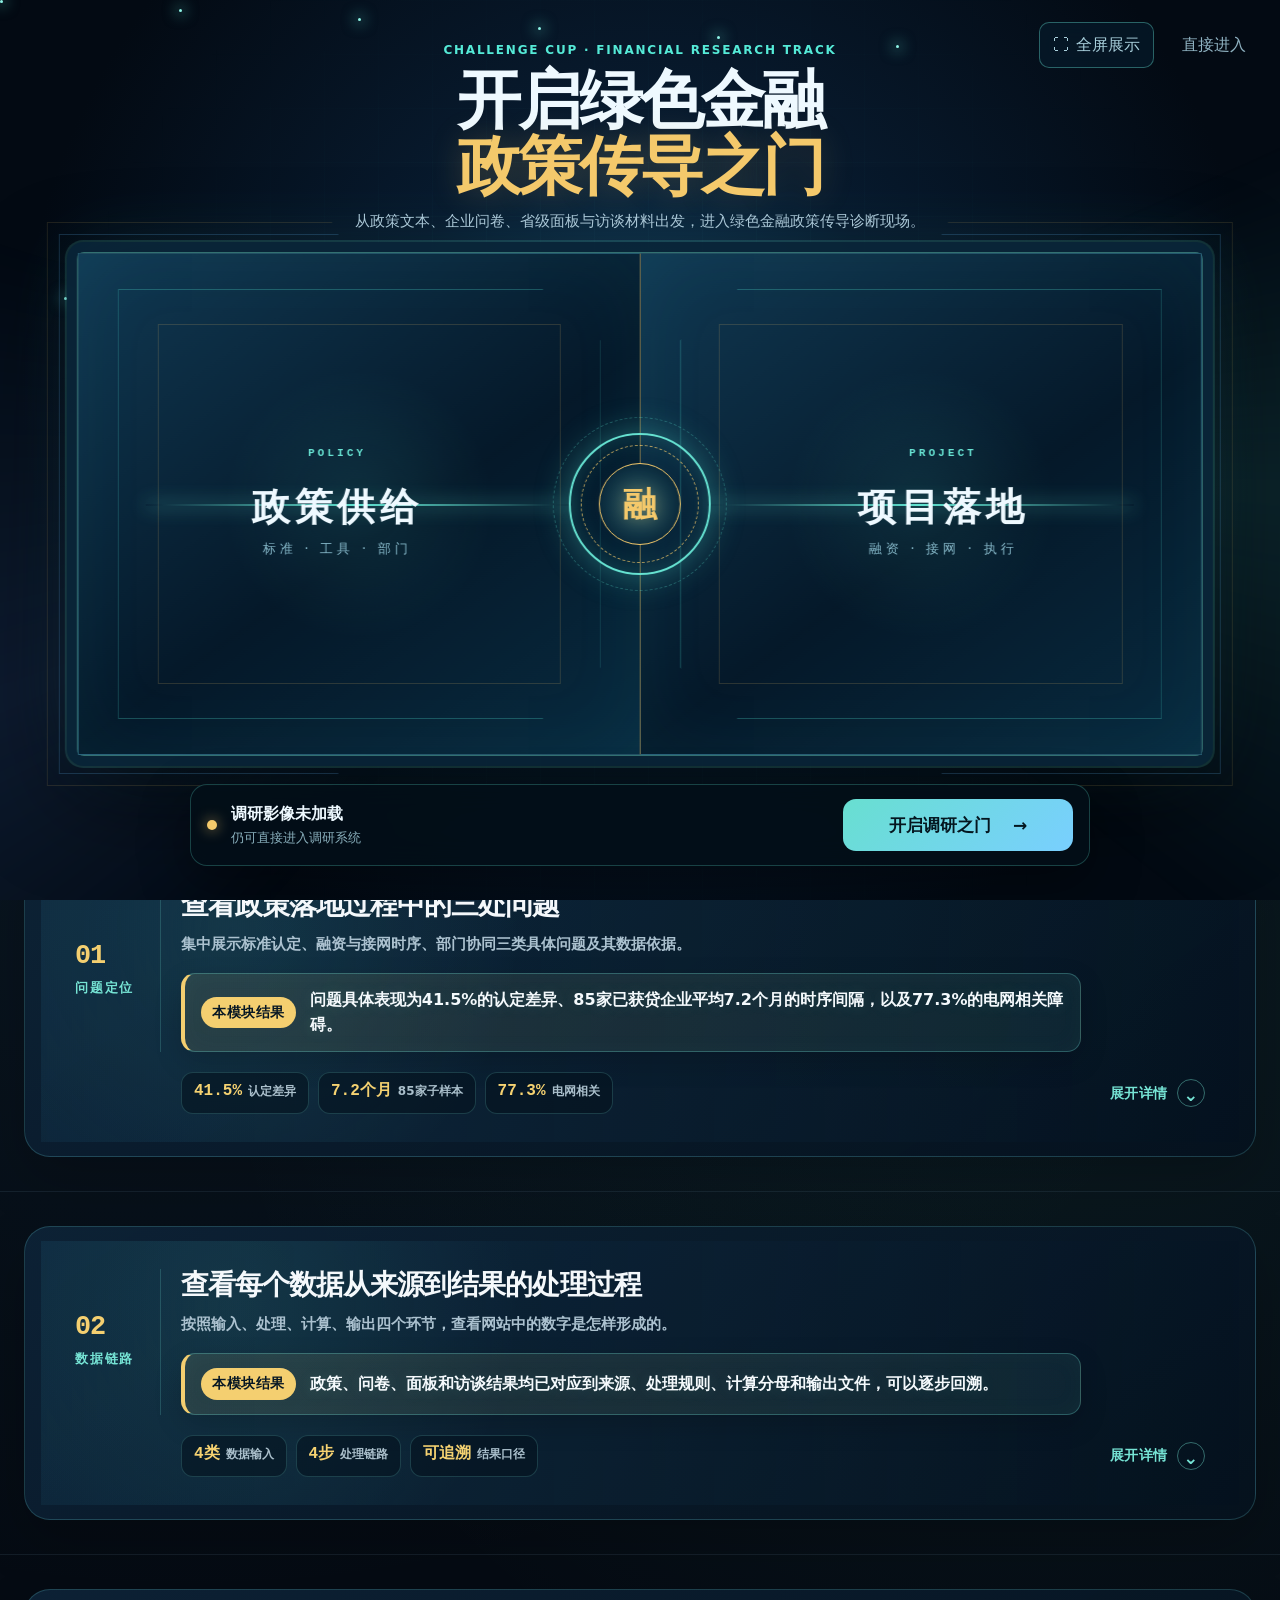
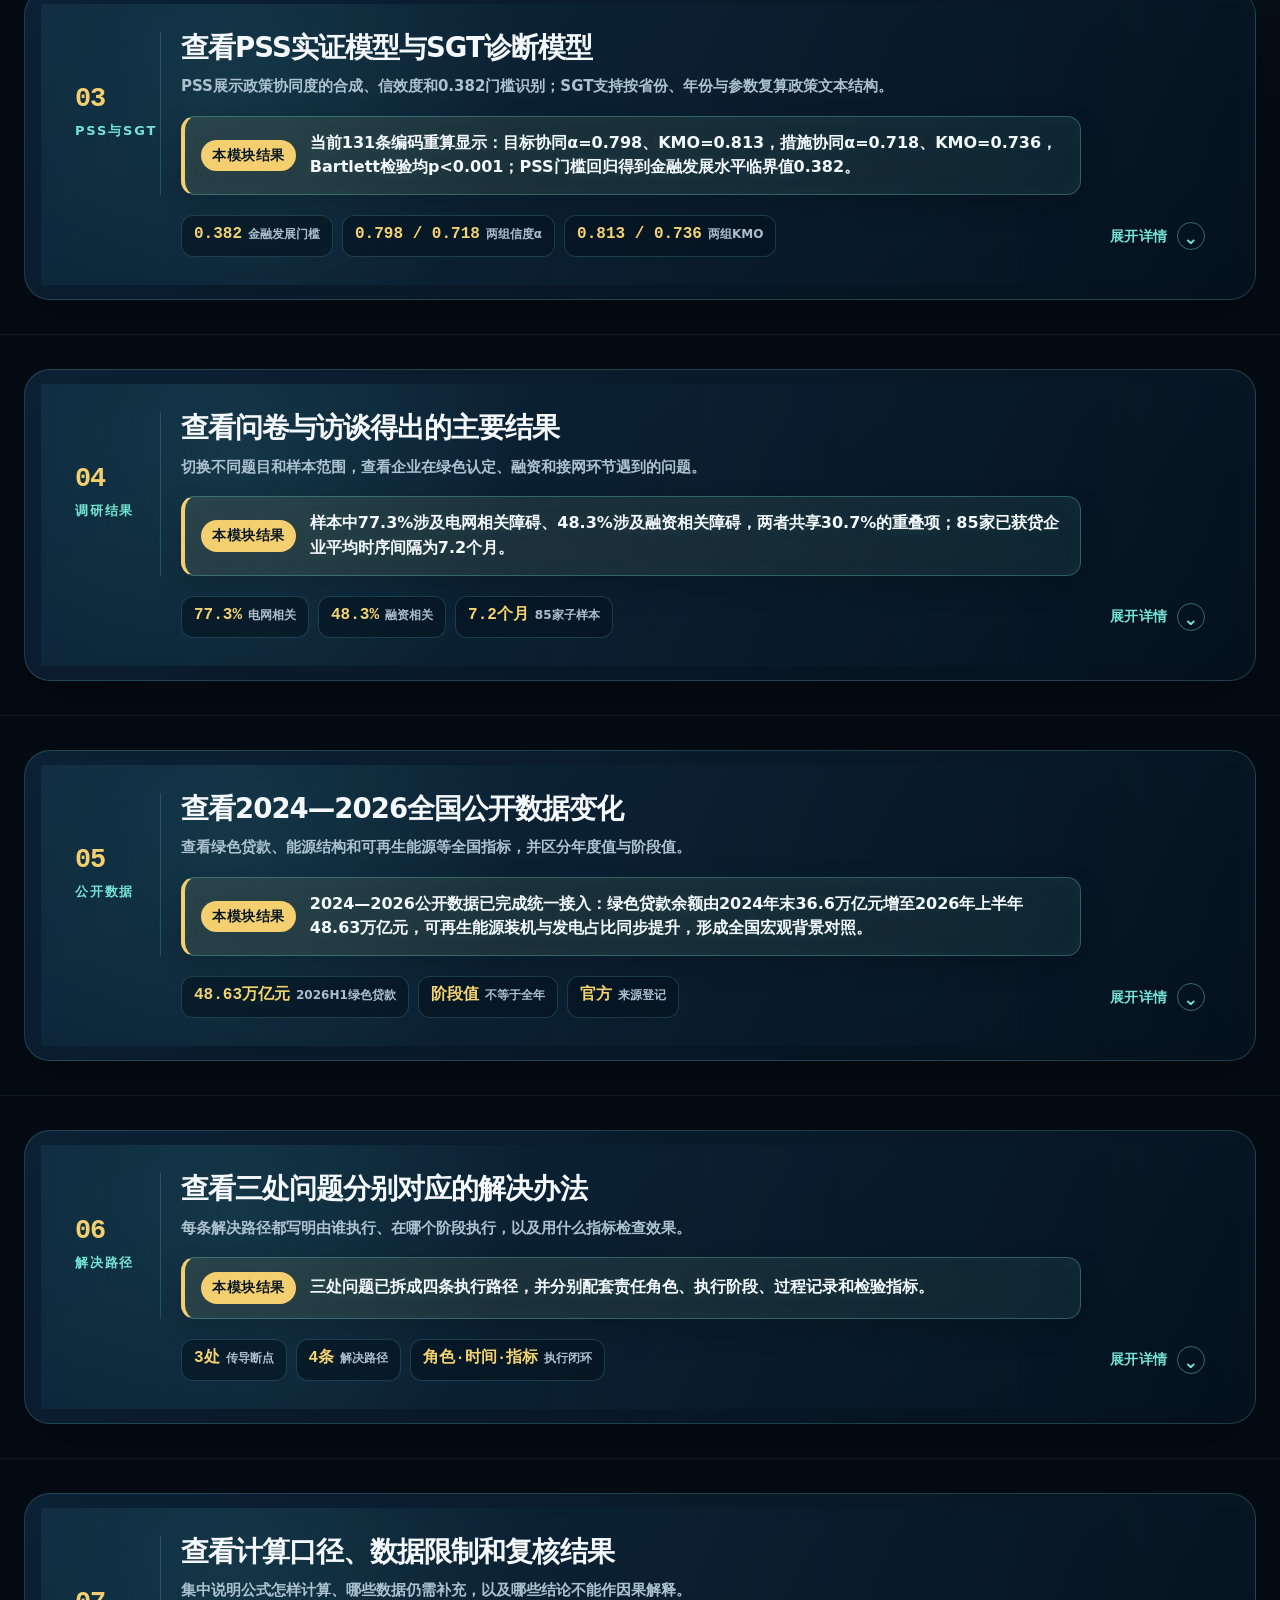
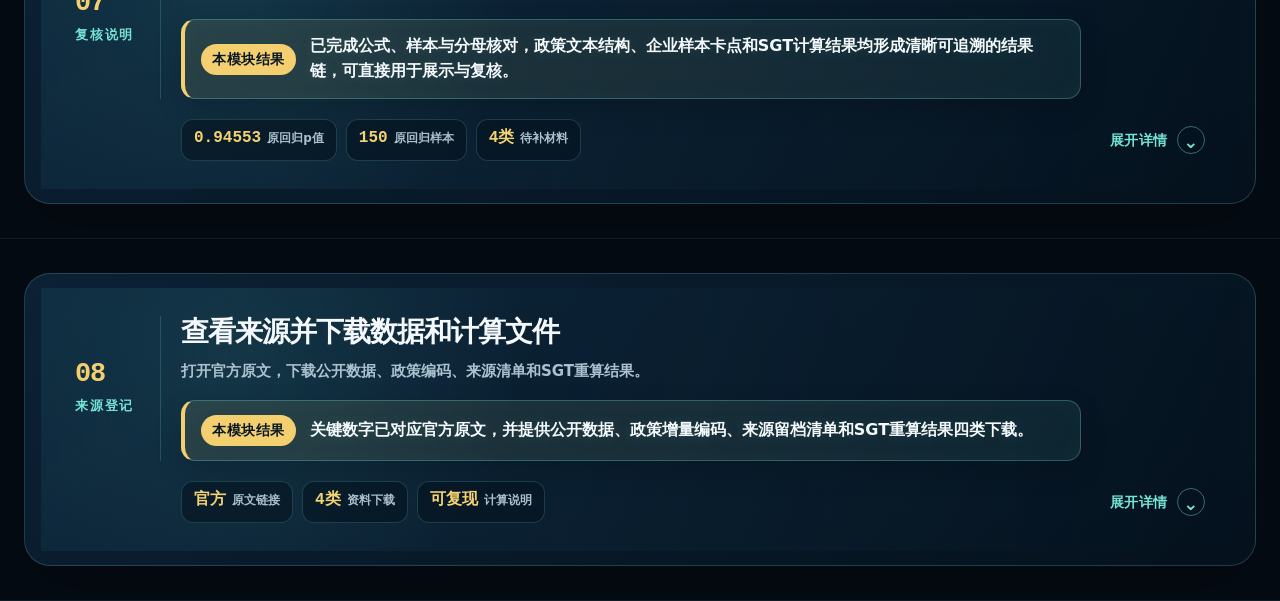
==== commit 04abee9b: "Optimize intro video for roadshow playback" ====
--- a/green-finance/index.html
+++ b/green-finance/index.html
@@ -52,6 +52,7 @@
   @media(max-width:760px){.fullscreen-btn{min-width:42px;padding:8px}.fullscreen-btn #fullscreenLabel{display:none}.gate-fullscreen{right:91px;top:8px;padding:8px 10px}.gate-fullscreen-label{display:none}.cursor-glow{display:none}.coding-scale{grid-template-columns:1fr 1fr}.matrix-grid{grid-auto-rows:15px}.matrix-y{grid-template-rows:repeat(30,15px)}.chart-card{min-height:auto}.sim-top{display:block}.role-switch{margin-top:10px}.funnel-card{grid-template-columns:72px minmax(0,1fr);gap:10px;padding:12px}.funnel-card strong{font-size:28px}.funnel-card span{font-size:12px}.funnel-delta{padding-left:24px}.gate-heading{top:3vh}.gate-heading p{display:none}.gate-frame{top:53%;width:88vw;height:52vh}.gate-console{grid-template-columns:1fr;bottom:2.5vh;text-align:center}.gate-status{display:none}.gate-open{width:100%}.door strong{font-size:23px}.door small{letter-spacing:.12em}.gate-seal{width:104px;height:104px}.seal-core{width:64px;height:64px}.video-bezel{width:96%}.video-actions{bottom:10px;width:90%;justify-content:center}.gate-skip{right:10px;top:8px}}
   @media(max-width:760px){.model-workspace{grid-template-columns:1fr;grid-template-areas:"lambda" "radar" "score" "gap" "nline" "sensitivity"}}
   .intro-video-host,.intro-video-host video{width:100%;height:100%}.intro-video-host{position:relative}.intro-video-host video{display:block;object-fit:contain;background:#02070c}.video-placeholder[hidden],.video-play-prompt[hidden]{display:none!important}.video-play-prompt{position:absolute;left:50%;top:50%;z-index:6;transform:translate(-50%,-50%);border:1px solid rgba(114,235,219,.7);border-radius:999px;padding:14px 22px;background:rgba(4,24,37,.9);color:#f4fbff;font-weight:900;box-shadow:0 0 34px rgba(85,234,215,.28);cursor:pointer}.video-play-prompt:hover,.video-play-prompt:focus-visible{background:#70e0d1;color:#04161f;outline:2px solid #f4c96b;outline-offset:3px}.video-chamber{grid-template-rows:minmax(0,1fr) auto;gap:18px}.video-bezel{align-self:end;width:min(78%,780px);max-height:calc(100% - 4px)}.video-actions{position:static;transform:none}.door-left .door-index,.door-left strong,.door-left small{transform:translateX(-13%)}.door-right .door-index,.door-right strong,.door-right small{transform:translateX(13%)}
+  body.gate-video-playing .gate-intro::before,body.gate-video-playing .gate-aurora,body.gate-video-playing .gate-stars,body.gate-video-playing .gate-flash{display:none!important}body.gate-video-playing .gate-intro *,body.gate-video-playing .gate-intro *::before,body.gate-video-playing .gate-intro *::after{animation-play-state:paused!important}body.gate-video-playing .gate-frame{transform:translate(-50%,-50%)!important;transition:none;box-shadow:0 0 0 8px rgba(8,35,55,.82),0 18px 44px rgba(0,0,0,.44)}body.gate-video-playing .video-bezel{box-shadow:0 0 0 7px rgba(11,47,68,.72)}body.gate-video-playing .gate-console{backdrop-filter:none}body.gate-video-playing #cursorGlow{display:none}
   .evidence-proof{margin-top:16px;border:1px solid var(--line);border-radius:22px;background:linear-gradient(145deg,rgba(12,39,62,.94),rgba(4,18,31,.94));padding:18px;min-height:190px;box-shadow:var(--shadow)}.proof-head{display:flex;justify-content:space-between;gap:14px;align-items:center;margin-bottom:13px}.proof-head span{color:var(--cyan);font-size:13px}.proof-head b{font-size:14px;text-align:right}.proof-grid{display:grid;grid-template-columns:repeat(4,1fr);gap:10px}.proof-grid>div{padding:13px;border-radius:13px;background:rgba(101,169,255,.07);border:1px solid rgba(101,169,255,.16);min-height:92px}.proof-grid strong{display:block;color:var(--gold);font-size:20px;margin-bottom:7px}.proof-grid span{display:block;color:var(--muted);font-size:12px}.proof-clips{display:grid;gap:7px;margin-top:12px}.proof-clips span{padding:9px 11px;border-radius:10px;background:rgba(101,169,255,.07);color:#c8dce7;font-size:12px}.proof-clips b{color:var(--cyan);margin-right:9px}.audio-clips{grid-template-columns:repeat(3,1fr)}.wave-mini{height:44px;display:flex;gap:4px;align-items:center;margin:12px 0 0}.wave-mini i{display:block;flex:1;height:var(--h);border-radius:99px;background:linear-gradient(var(--cyan),var(--blue));animation:wavePulse 1.15s ease-in-out infinite alternate}.wave-mini i:nth-child(3n){animation-delay:-.35s}.wave-mini i:nth-child(4n){animation-delay:-.7s}@keyframes wavePulse{from{transform:scaleY(.28);opacity:.38}to{transform:scaleY(1);opacity:1}}
   .sample-funnel{display:grid;grid-template-columns:1fr auto 1fr auto 1fr;gap:9px;align-items:stretch;margin-top:14px}.sample-funnel>div{padding:13px;border-radius:13px;border:1px solid var(--line);background:rgba(101,169,255,.07)}.sample-funnel b,.sample-funnel strong{display:block;font-size:28px;color:var(--gold)}.sample-funnel small{display:block;color:var(--muted)}.sample-funnel i{display:grid;place-items:center;color:var(--cyan);font-style:normal;font-size:14px;text-align:center}.sample-funnel i small{font-size:10px}.policy-funnel{margin-bottom:14px}.sample-subtract{color:#ffb578!important}
   .policy-funnel-vertical{display:grid;gap:8px;margin-top:14px}.funnel-card{display:grid;grid-template-columns:90px minmax(0,1fr);gap:14px;align-items:center;padding:13px 15px;border:1px solid var(--line);border-radius:13px;background:rgba(101,169,255,.07)}.funnel-card strong{font-size:34px;line-height:1;color:var(--gold)}.funnel-card span{min-width:0;color:#c9dce6;font-size:14px;line-height:1.55}.funnel-delta{display:flex;gap:10px;align-items:center;padding-left:34px;color:var(--cyan)}.funnel-delta i{font-style:normal;font-size:18px}.funnel-delta b{font-size:12px;line-height:1.45}
@@ -99,6 +100,65 @@
   box-shadow: 0 30px 78px rgba(0, 0, 0, 0.34), 0 0 0 1px rgba(111, 224, 215, 0.08);
 }
 
+.module-drawer.presenter-current {
+  border-color: rgba(244, 207, 112, 0.78);
+  box-shadow: 0 30px 78px rgba(0, 0, 0, 0.34), 0 0 0 2px rgba(244, 207, 112, 0.2), 0 0 48px rgba(111, 224, 215, 0.1);
+}
+
+.presenter-btn {
+  flex: 0 0 auto;
+  display: inline-flex;
+  align-items: center;
+  gap: 7px;
+  min-width: 116px;
+  white-space: nowrap;
+  border-color: rgba(244, 207, 112, 0.42);
+}
+
+.presenter-btn[aria-pressed="true"] {
+  color: #071724;
+  border-color: transparent;
+  background: linear-gradient(135deg, #f4cf70, #73dfd3);
+  font-weight: 900;
+}
+
+.presenter-hud {
+  position: fixed;
+  right: 24px;
+  bottom: 24px;
+  z-index: 9999;
+  display: grid;
+  gap: 4px;
+  max-width: min(620px, calc(100vw - 32px));
+  padding: 13px 17px;
+  border: 1px solid rgba(244, 207, 112, 0.5);
+  border-radius: 14px;
+  background: rgba(3, 15, 25, 0.94);
+  box-shadow: 0 18px 50px rgba(0, 0, 0, 0.42);
+  color: #dff6f3;
+  opacity: 0;
+  pointer-events: none;
+  transform: translateY(18px);
+  transition: opacity 0.2s ease, transform 0.2s ease;
+  backdrop-filter: blur(14px);
+}
+
+.presenter-hud.show {
+  opacity: 1;
+  transform: none;
+}
+
+.presenter-hud b {
+  color: #f4cf70;
+  font-size: 15px;
+}
+
+.presenter-hud span {
+  color: #aac5cf;
+  font-size: 12px;
+  line-height: 1.45;
+}
+
 .module-summary {
   display: grid;
   grid-template-columns: minmax(104px, 0.28fr) minmax(360px, 1.3fr) minmax(390px, 1fr);
@@ -338,6 +398,9 @@
 }
 
 @media (max-width: 700px) {
+  .presenter-btn { min-width: 42px; padding: 8px; }
+  .presenter-btn span:last-child { display: none; }
+  .presenter-hud { right: 16px; bottom: 16px; }
   .module-shell-section { padding: 10px 0 !important; }
   .module-summary { display: block; min-height: 0; padding: 22px 20px; }
   .module-summary-index { display: block; border-right: 0; border-bottom: 1px solid rgba(111, 224, 215, 0.16); padding-bottom: 13px; margin-bottom: 16px; }
@@ -356,6 +419,7 @@
 }
 
 @media print {
+  .presenter-hud, .presenter-btn { display: none !important; }
   .module-shell-section { break-inside: auto; }
   .module-summary { min-height: 0; padding: 14px; border-bottom: 1px solid #999; }
   .module-summary-action { display: none; }
@@ -450,7 +514,7 @@
 @media(prefers-reduced-motion:reduce){*{animation:none!important;scroll-behavior:auto!important;transition:none!important}}
 @media print{body{background:white;color:black}.top,.no-print,.cursor-glow{display:none}section{break-inside:auto;padding:20px 0}.wrap{width:100%}.panel,.chart-panel,.chart-card,details{background:white;color:black;box-shadow:none;border:1px solid #aaa}.section-head h2,h1,p,td,th,.mini,.micro{color:black!important}.scroll-table{max-height:none}.source-entry a{color:#222}}
 a.btn{text-decoration:none}.hero h1{line-height:1.25;letter-spacing:-.025em}@media(max-width:700px){.hero h1{font-size:31px;line-height:1.35;letter-spacing:0}.hero h1 em{display:block}nav{width:100%}}
-</style><link href="https://tcsdk.com/player/tcplayer/release/v5.3.4/tcplayer.min.css" rel="stylesheet"><script src="https://tcsdk.com/player/tcplayer/release/v5.3.4/tcplayer.v5.3.4.min.js"></script><style>.source-card b[data-final-label]{font-size:24px;line-height:1.3;letter-spacing:0;max-width:240px}.intro-video-host .video-js,.intro-video-host video{width:100%;height:100%;object-fit:contain}.intro-video-host .video-js{background:#06111d}</style></head><body class="gate-locked"><div class="gate-intro" id="gateIntro" role="dialog" aria-modal="true" aria-labelledby="gateTitle"><div class="gate-aurora"></div><div class="gate-stars" aria-hidden="true"><i style="--i:0;--x:0%;--y:0%"></i><i style="--i:1;--x:37%;--y:61%"></i><i style="--i:2;--x:74%;--y:31%"></i><i style="--i:3;--x:14%;--y:1%"></i><i style="--i:4;--x:51%;--y:62%"></i><i style="--i:5;--x:88%;--y:32%"></i><i style="--i:6;--x:28%;--y:2%"></i><i style="--i:7;--x:65%;--y:63%"></i><i style="--i:8;--x:5%;--y:33%"></i><i style="--i:9;--x:42%;--y:3%"></i><i style="--i:10;--x:79%;--y:64%"></i><i style="--i:11;--x:19%;--y:34%"></i><i style="--i:12;--x:56%;--y:4%"></i><i style="--i:13;--x:93%;--y:65%"></i><i style="--i:14;--x:33%;--y:35%"></i><i style="--i:15;--x:70%;--y:5%"></i><i style="--i:16;--x:10%;--y:66%"></i><i style="--i:17;--x:47%;--y:36%"></i></div><button class="gate-fullscreen" id="gateFullscreenBtn" type="button" data-fullscreen-control aria-pressed="false" title="全屏展示"><span aria-hidden="true">⛶</span><span class="gate-fullscreen-label" data-fullscreen-label>全屏展示</span></button><button class="gate-skip" id="skipGate">直接进入</button><div class="gate-heading"><div class="kicker">CHALLENGE CUP · FINANCIAL RESEARCH TRACK</div><h1 id="gateTitle">开启绿色金融<br><em>政策传导之门</em></h1><p>从政策文本、企业问卷、省级面板与访谈材料出发，进入绿色金融政策传导诊断现场。</p></div><div class="gate-frame" id="gateFrame"><div class="video-chamber" id="videoChamber"><div class="video-bezel"><div class="intro-video-host" id="introVideoHost" data-src="media/green-finance-interview-720p.mp4" data-tencent-file-id="5001834819972956775" data-tencent-app-id="1488954037" data-tencent-psign="eyJhbGciOiJIUzI1NiIsInR5cCI6IkpXVCJ9.[base64].TomFDeXt1mQHqZcANnm-_23arG3rxrTgd_uzqEgcpIw"></div><div class="video-placeholder" id="videoPlaceholder"><span class="video-orbit"></span><b>调研视频加载中</b><small>门体开启后呈现完整影像</small></div></div><div class="video-actions"><button class="gate-button primary" id="enterSite">进入调研系统</button><button class="gate-button" id="replayGate">重新开启</button></div></div><div class="door door-left"><div class="door-grid"></div><span class="door-index">POLICY</span><strong>政策供给</strong><small>标准 · 工具 · 部门</small><i class="door-trace"></i></div><div class="door door-right"><div class="door-grid"></div><span class="door-index">PROJECT</span><strong>项目落地</strong><small>融资 · 接网 · 执行</small><i class="door-trace"></i></div><div class="gate-seal" aria-hidden="true"><span class="seal-ring"></span><span class="seal-core">融</span></div><div class="gate-flash"></div></div><div class="gate-console"><div class="gate-status"><span class="status-dot"></span><b id="gateStatus">传导系统待启动</b><small id="gateSubstatus">四类研究材料与调研影像已就绪</small></div><button class="gate-button primary gate-open" id="openGate"><span>开启调研之门</span><i>→</i></button></div></div><div class="scroll-progress" id="scrollProgress"></div><div class="cursor-glow" id="cursorGlow"></div>
+</style><link rel="preconnect" href="https://1488954037.vod-qcloud.com" crossorigin><link rel="dns-prefetch" href="//1488954037.vod-qcloud.com"><style>.source-card b[data-final-label]{font-size:24px;line-height:1.3;letter-spacing:0;max-width:240px}.intro-video-host video{width:100%;height:100%;object-fit:contain}</style></head><body class="gate-locked"><div class="gate-intro" id="gateIntro" role="dialog" aria-modal="true" aria-labelledby="gateTitle"><div class="gate-aurora"></div><div class="gate-stars" aria-hidden="true"><i style="--i:0;--x:0%;--y:0%"></i><i style="--i:1;--x:37%;--y:61%"></i><i style="--i:2;--x:74%;--y:31%"></i><i style="--i:3;--x:14%;--y:1%"></i><i style="--i:4;--x:51%;--y:62%"></i><i style="--i:5;--x:88%;--y:32%"></i><i style="--i:6;--x:28%;--y:2%"></i><i style="--i:7;--x:65%;--y:63%"></i><i style="--i:8;--x:5%;--y:33%"></i><i style="--i:9;--x:42%;--y:3%"></i><i style="--i:10;--x:79%;--y:64%"></i><i style="--i:11;--x:19%;--y:34%"></i><i style="--i:12;--x:56%;--y:4%"></i><i style="--i:13;--x:93%;--y:65%"></i><i style="--i:14;--x:33%;--y:35%"></i><i style="--i:15;--x:70%;--y:5%"></i><i style="--i:16;--x:10%;--y:66%"></i><i style="--i:17;--x:47%;--y:36%"></i></div><button class="gate-fullscreen" id="gateFullscreenBtn" type="button" data-fullscreen-control aria-pressed="false" title="全屏展示"><span aria-hidden="true">⛶</span><span class="gate-fullscreen-label" data-fullscreen-label>全屏展示</span></button><button class="gate-skip" id="skipGate">直接进入</button><div class="gate-heading"><div class="kicker">CHALLENGE CUP · FINANCIAL RESEARCH TRACK</div><h1 id="gateTitle">开启绿色金融<br><em>政策传导之门</em></h1><p>从政策文本、企业问卷、省级面板与访谈材料出发，进入绿色金融政策传导诊断现场。</p></div><div class="gate-frame" id="gateFrame"><div class="video-chamber" id="videoChamber"><div class="video-bezel"><div class="intro-video-host" id="introVideoHost" data-src="media/green-finance-interview-720p.mp4" data-tencent-direct-src="https://1488954037.vod-qcloud.com/d756a6f3vodcq1488954037/5e9258d55001834819972956775/ypMg1kwsWkIA.mp4" data-tencent-file-id="5001834819972956775" data-tencent-app-id="1488954037" data-tencent-psign="eyJhbGciOiJIUzI1NiIsInR5cCI6IkpXVCJ9.[base64].TomFDeXt1mQHqZcANnm-_23arG3rxrTgd_uzqEgcpIw"></div><div class="video-placeholder" id="videoPlaceholder"><span class="video-orbit"></span><b>调研视频加载中</b><small>门体开启后呈现完整影像</small></div></div><div class="video-actions"><button class="gate-button primary" id="enterSite">进入调研系统</button><button class="gate-button" id="replayGate">重新开启</button></div></div><div class="door door-left"><div class="door-grid"></div><span class="door-index">POLICY</span><strong>政策供给</strong><small>标准 · 工具 · 部门</small><i class="door-trace"></i></div><div class="door door-right"><div class="door-grid"></div><span class="door-index">PROJECT</span><strong>项目落地</strong><small>融资 · 接网 · 执行</small><i class="door-trace"></i></div><div class="gate-seal" aria-hidden="true"><span class="seal-ring"></span><span class="seal-core">融</span></div><div class="gate-flash"></div></div><div class="gate-console"><div class="gate-status"><span class="status-dot"></span><b id="gateStatus">传导系统待启动</b><small id="gateSubstatus">四类研究材料与调研影像已就绪</small></div><button class="gate-button primary gate-open" id="openGate"><span>开启调研之门</span><i>→</i></button></div></div><div class="scroll-progress" id="scrollProgress"></div><div class="cursor-glow" id="cursorGlow"></div>
 <header class="top"><div class="wrap top-in"><div class="brand"><div class="brand-mark">融</div><span>绿色金融传导诊断</span></div><nav aria-label="章节"><a href="#research">调研过程</a><a href="#overview">证据汇合</a><a href="#breaks">问题定位</a><a href="#lineage">数据链路</a><a href="#sgt">PSS与SGT</a><a href="#results">调研结果</a><a href="#public">公开数据</a><a href="#actions">解决路径</a><a href="#audit">复核说明</a></nav><button class="btn no-print fullscreen-btn" id="fullscreenBtn" type="button" data-fullscreen-control aria-pressed="false" title="全屏展示"><span class="fullscreen-icon" aria-hidden="true">⛶</span><span id="fullscreenLabel" data-fullscreen-label>全屏展示</span></button><button class="btn no-print" id="printBtn">打印</button></div></header>
 <main>
 <section id="research" class="research-origins"><div class="wrap"><div class="section-head research-head"><div><div class="kicker">00 / RESEARCH & DATA PROCESSING</div><h2>调研数据怎样形成<br><span class="accent">从采集、清洗到有效数据</span></h2></div><p>这里先回答“数据从哪里来、怎样整理、哪些清洗已经完成、最后进入哪一项分析”。先选一类材料，再点击五个步骤，逐步核对输入、处理规则、产物与证据边界。</p></div><div class="research-shell"><aside class="research-source-rail" id="researchSources" aria-label="选择调研材料"><button class="research-source active" data-research-source="policy"><i>政</i><span><b>政策文本</b><small>原始编码与官方增量</small></span><strong>131条记录，含2024—2026官方增量</strong></button><button class="research-source" data-research-source="survey"><i>企</i><span><b>企业问卷</b><small>题型、分母与有效样本</small></span><strong>213 → 176</strong></button><button class="research-source" data-research-source="panel"><i>省</i><span><b>省级面板</b><small>省份、年份与指标口径</small></span><strong>30 × 9</strong></button><button class="research-source" data-research-source="interview"><i>访</i><span><b>访谈材料</b><small>对象、录音与流程节点</small></span><strong>38人次访谈 + 38人次录音</strong></button></aside><div class="research-process"><div class="research-process-head"><div><span>点击步骤查看当前材料怎样变化</span><b id="researchProgress">政策文本 · 第1/5步</b></div><span class="research-manual">手动核验 · 不自动跳步</span></div><div class="research-steps" id="researchSteps" role="tablist" aria-label="数据处理步骤"><button class="research-step active" data-research-step="0"><small>01</small><b>采集登记</b></button><button class="research-step" data-research-step="1"><small>02</small><b>结构化整理</b></button><button class="research-step" data-research-step="2"><small>03</small><b>清洗与核对</b></button><button class="research-step" data-research-step="3"><small>04</small><b>形成有效数据</b></button><button class="research-step" data-research-step="4"><small>05</small><b>进入分析</b></button></div><article class="research-stage" id="researchStage" aria-live="polite"></article></div></div><div class="cleaning-verdict"><div class="cleaning-list"><div><b>政策</b><span>字段统一、同名标题识别、三年窗口构造</span></div><div><b>问卷</b><span>题型、分母、子样本与重叠关系核对</span></div><div><b>面板</b><span>省份—年份主键、单位、缺失与推断标记</span></div><div><b>访谈</b><span>原文件保留、对象台账与办理节点切片</span></div></div></div></div></section><section class="hero" id="overview"><div class="wrap"><div class="hero-copy"><div class="kicker">CHALLENGE CUP · GREEN FINANCE TRANSMISSION LAB</div><h1>四类材料汇合后<br><em>三处传导断点浮现</em></h1><p>政策供给在增长，但项目仍可能卡在标准翻译、融资与接网时序、跨部门衔接。点击四类材料，查看各自回答什么问题；播放汇合动画，观察它们如何共同把问题定位到传导中段。</p><div class="show-controls"><button class="btn primary" id="playEvidence">▶ 播放证据汇合</button><button class="btn" id="resetEvidence">重置</button><a class="btn" href="#lineage">逐步追溯数据 →</a></div></div><div class="evidence-engine" id="evidenceEngine"><div class="grid-bg"></div><button class="source-card left" data-evidence="0"><b data-count="131">0</b><strong>政策编码</strong><small>131条记录，含2024—2026官方增量</small><span class="signal"></span></button><button class="source-card right" data-evidence="1"><b data-count="270">0</b><strong>省年观察</strong><small>30省 × 9年 · 同公式计算</small><span class="signal"></span></button><button class="source-card left" data-evidence="2"><b data-count="176">0</b><strong>企业问卷</strong><small>213份发放 · 176份有效</small><span class="signal"></span></button><button class="source-card right" data-evidence="3"><b data-count="38" data-final-label="38人次访谈 + 38人次录音">0</b><strong>访谈与录音</strong><small>对象、录音与流程节点</small><span class="signal"></span></button><svg class="beam-svg" viewBox="0 0 1200 580" preserveAspectRatio="none" aria-hidden="true"><path class="beam" data-beam="0" d="M225 105 C405 105 430 250 600 286"/><path class="beam" data-beam="1" d="M975 105 C795 105 770 250 600 286"/><path class="beam" data-beam="2" d="M225 475 C405 475 430 330 600 286"/><path class="beam" data-beam="3" d="M975 475 C795 475 770 330 600 286"/></svg><div class="impact-flash"></div><div class="engine-core"><div class="core-inner"><small>交叉定位</small><b><span id="coreCount">0</span> 处断点</b><span>同一问题的不同切面</span></div></div><div class="fault-orbit"><span class="fault-chip">标准翻译</span><span class="fault-chip">融资—接网时序</span><span class="fault-chip">部门连接</span></div><div class="live-caption" id="evidenceCaption"><b>点击任一材料</b>，查看材料记录、处理过程和它进入判断的位置。</div></div><div class="evidence-proof" id="evidenceProof" aria-live="polite" hidden></div></div></section>
@@ -522,16 +586,19 @@
 (() => {
   const q=(s,p=document)=>p.querySelector(s), qa=(s,p=document)=>[...p.querySelectorAll(s)];
   const palettes=['#79e1d2','#6ea0ef','#f5d477','#ed7380','#a77bf3','#58c0d7'];
-  const gate=q('#gateIntro'),gateFrame=q('#gateFrame'),gateVideoHost=q('#introVideoHost'),gatePlaceholder=q('#videoPlaceholder');let gateVideo=null,gatePlayer=null,gateVideoPrompt=null,gateOpened=false,gateTimers=[];
+  const gate=q('#gateIntro'),gateFrame=q('#gateFrame'),gateVideoHost=q('#introVideoHost'),gatePlaceholder=q('#videoPlaceholder');let gateVideo=null,gatePlayer=null,gateVideoPrompt=null,gateOpened=false,gateFallbackActive=false,gateTimers=[];
   function clearGateTimers(){gateTimers.forEach(clearTimeout);gateTimers=[]}
   function setGateStatus(main,sub){q('#gateStatus').textContent=main;q('#gateSubstatus').textContent=sub}
-  function useLocalVideo(message='本地快启视频已就绪'){const src=(gateVideoHost?.dataset.src||'').trim();if(!gateVideo||!src)return;if(gatePlayer?.dispose)try{gatePlayer.dispose()}catch{}gatePlayer=null;gateVideo.controls=true;gateVideo.src=src;gateVideo.load();setGateStatus(message,'腾讯云播放配置不可用，已切换本地备用');gatePlaceholder.hidden=true}
-  function ensureGateVideo(){const src=(gateVideoHost?.dataset.src||'').trim();if(!gateVideoHost)return null;if(gateVideo)return gateVideo;gateVideo=document.createElement('video');gateVideo.id='introVideo';gateVideo.controls=true;gateVideo.playsInline=true;gateVideo.preload='metadata';gateVideo.setAttribute('aria-label','绿色融资调研AI访谈视频');gateVideo.setAttribute('width','1280');gateVideo.setAttribute('height','720');gateVideoPrompt=document.createElement('button');gateVideoPrompt.type='button';gateVideoPrompt.className='video-play-prompt';gateVideoPrompt.textContent='▶ 播放调研视频（含声音）';gateVideoPrompt.hidden=true;gateVideoPrompt.onclick=()=>{gateVideo.muted=false;gateVideo.play().then(()=>{gateVideoPrompt.hidden=true}).catch(()=>{setGateStatus('视频等待播放','请使用播放器控制栏开始播放')})};gateVideo.addEventListener('play',()=>{gateVideoPrompt.hidden=true;setGateStatus('调研影像播放中','可调节音量、进度或全屏观看')});gateVideo.addEventListener('ended',()=>setGateStatus('调研影像播放完成','可进入调研系统，或重新开启观看'));gateVideo.addEventListener('error',()=>{if(gatePlayer){useLocalVideo('腾讯云播放器暂时不可用')}else{gatePlaceholder.hidden=false;q('b',gatePlaceholder).textContent='视频加载失败';q('small',gatePlaceholder).textContent='请检查本地视频文件是否完整';setGateStatus('调研影像未加载','仍可直接进入调研系统')}});gateVideoHost.append(gateVideo,gateVideoPrompt);gatePlaceholder.hidden=true;const fileID=(gateVideoHost.dataset.tencentFileId||'').trim(),appID=(gateVideoHost.dataset.tencentAppId||'').trim(),psign=gateVideoHost.dataset.tencentPsign||'',canUseTencent=location.protocol==='http:'||location.protocol==='https:';if(window.TCPlayer&&fileID&&appID&&psign&&canUseTencent){try{gatePlayer=window.TCPlayer('introVideo',{fileID,appID,psign,autoplay:false,preload:'metadata',language:'zh-CN',controls:true});gatePlayer.on?.('error',()=>useLocalVideo('腾讯云播放器暂时不可用'))}catch{useLocalVideo('腾讯云播放器初始化失败')}}else{gateVideo.src=src}return gateVideo}
-  function beginGate(){if(gateOpened)return;gateOpened=true;clearGateTimers();const video=ensureGateVideo();if(video&&!gatePlayer)video.load();gate.classList.add('unlocking');setGateStatus('四类材料正在汇合',DATA.records.length+'条政策 · '+(DATA.provinces.length*DATA.years.length)+'个省年 · 176份问卷 · 38人次访谈 + 38人次录音');gateTimers.push(setTimeout(()=>{gate.classList.add('opening');setGateStatus('传导结构解锁','正在进入调研影像现场')},780));gateTimers.push(setTimeout(()=>{gate.classList.add('video-ready');if(!video)return;const attempt=video.play();if(attempt)attempt.catch(()=>{gateVideoPrompt.hidden=false;setGateStatus('调研影像已就绪','点击画面中央按钮播放声音')})},2050))}
-  function enterResearch(){clearGateTimers();if(gateVideo)gateVideo.pause();gate.classList.add('departing');document.body.classList.remove('gate-locked');setTimeout(()=>{gate.hidden=true;q('#research').scrollIntoView({block:'start'})},760)}
-  function replayIntro(){clearGateTimers();gateOpened=false;if(gateVideo){gateVideo.pause();gateVideo.currentTime=0}if(gateVideoPrompt)gateVideoPrompt.hidden=true;gate.classList.remove('unlocking','opening','video-ready');setGateStatus('传导系统待启动','四类研究材料与调研影像已就绪')}
+  function makeGateVideo(){const video=document.createElement('video');video.id='introVideo';video.controls=true;video.playsInline=true;video.preload='auto';video.setAttribute('aria-label','绿色融资调研AI访谈视频');video.setAttribute('width','1280');video.setAttribute('height','720');video.addEventListener('playing',()=>{document.body.classList.add('gate-video-playing');gatePlaceholder.hidden=true;gateVideoPrompt.hidden=true;setGateStatus('调研影像播放中',video.dataset.cloudPrimary==='true'?'腾讯云视频已提前缓冲，可调节音量、进度或全屏观看':'本地路演视频，不依赖现场网络')});video.addEventListener('waiting',()=>{document.body.classList.add('gate-video-playing');if(gateOpened)setGateStatus('调研影像缓冲中','网络较慢时可直接进入调研系统，视频不会阻塞后续演示')});video.addEventListener('pause',()=>document.body.classList.remove('gate-video-playing'));video.addEventListener('ended',()=>{document.body.classList.remove('gate-video-playing');setGateStatus('调研影像播放完成','可进入调研系统，或重新开启观看')});video.addEventListener('error',()=>{document.body.classList.remove('gate-video-playing');if((gatePlayer||video.dataset.cloudPrimary==='true')&&!gateFallbackActive){useLocalVideo('腾讯云视频暂时不可用')}else if(!gateFallbackActive){gatePlaceholder.hidden=false;q('b',gatePlaceholder).textContent='视频加载失败';q('small',gatePlaceholder).textContent='请检查备用视频文件是否完整';setGateStatus('调研影像未加载','仍可直接进入调研系统')}});return video}
+  function useLocalVideo(message='本地快启视频已就绪'){const src=(gateVideoHost?.dataset.src||'').trim();if(gateFallbackActive||!gateVideoHost||!src)return;gateFallbackActive=true;if(gatePlayer?.dispose)try{gatePlayer.dispose()}catch{}gatePlayer=null;if(gateVideo?.isConnected)gateVideo.remove();gateVideo=makeGateVideo();if(!gateVideoPrompt?.isConnected)gateVideoHost.append(gateVideoPrompt);gateVideoHost.insertBefore(gateVideo,gateVideoPrompt);gateVideo.src=src;gateVideo.load();if(gateOpened){setGateStatus(message,'腾讯云取流失败，已自动切换备用视频');gatePlaceholder.hidden=true;const attempt=gateVideo.play();if(attempt)attempt.catch(()=>{gateVideoPrompt.hidden=false;setGateStatus('备用视频已就绪','点击画面中央按钮播放声音')})}gateFallbackActive=false}
+  function ensureGateVideo(){const src=(gateVideoHost?.dataset.src||'').trim();if(!gateVideoHost)return null;if(gateVideo?.isConnected)return gateVideo;gateVideo=makeGateVideo();gateVideoPrompt=document.createElement('button');gateVideoPrompt.type='button';gateVideoPrompt.className='video-play-prompt';gateVideoPrompt.textContent='▶ 播放调研视频（含声音）';gateVideoPrompt.hidden=true;gateVideoPrompt.onclick=()=>{gateVideo.muted=false;gateVideo.play().then(()=>{gateVideoPrompt.hidden=true}).catch(()=>{setGateStatus('视频等待播放','请使用播放器控制栏开始播放')})};gateVideoHost.append(gateVideo,gateVideoPrompt);const directSrc=(gateVideoHost.dataset.tencentDirectSrc||'').trim(),isLocalRoadshow=['localhost','127.0.0.1','[::1]'].includes(location.hostname),canUseTencent=(location.protocol==='http:'||location.protocol==='https:')&&!isLocalRoadshow;if(directSrc&&canUseTencent){gateVideo.dataset.cloudPrimary='true';gateVideo.src=directSrc}else{gateVideo.dataset.localRoadshow='true';gateVideo.src=src}gateVideo.load();return gateVideo}
+  function beginGate(){if(gateOpened)return;gateOpened=true;clearGateTimers();ensureGateVideo();gate.classList.add('unlocking');setGateStatus('四类材料正在汇合',DATA.records.length+'条政策 · '+(DATA.provinces.length*DATA.years.length)+'个省年 · 176份问卷 · 38人次访谈 + 38人次录音');gateTimers.push(setTimeout(()=>{gate.classList.add('opening');setGateStatus('传导结构解锁','视频已在后台提前缓冲')},620));gateTimers.push(setTimeout(()=>{gate.classList.add('video-ready');gatePlaceholder.hidden=true;if(!gateVideo)return;const attempt=gateVideo.play();if(attempt)attempt.catch(()=>{gateVideoPrompt.hidden=false;setGateStatus('调研影像已就绪','点击画面中央按钮播放声音')})},1350))}
+  function enterResearch(){clearGateTimers();if(gateVideo)gateVideo.pause();document.body.classList.remove('gate-video-playing');gate.classList.add('departing');document.body.classList.remove('gate-locked');setTimeout(()=>{gate.hidden=true;q('#research').scrollIntoView({block:'start'})},760)}
+  function replayIntro(){clearGateTimers();gateOpened=false;if(gateVideo){gateVideo.pause();gateVideo.currentTime=0}document.body.classList.remove('gate-video-playing');if(gateVideoPrompt)gateVideoPrompt.hidden=true;gate.classList.remove('unlocking','opening','video-ready');setGateStatus('传导系统待启动','四类研究材料与调研影像已就绪')}
   q('#openGate').onclick=beginGate;q('#enterSite').onclick=enterResearch;q('#skipGate').onclick=enterResearch;q('#replayGate').onclick=replayIntro;
-  gate.addEventListener('pointermove',e=>{const r=gate.getBoundingClientRect(),nx=(e.clientX-r.left)/r.width-.5,ny=(e.clientY-r.top)/r.height-.5;gate.style.setProperty('--gate-x',(nx*3.2).toFixed(2)+'deg');gate.style.setProperty('--gate-y',(-ny*2.4).toFixed(2)+'deg')});gate.addEventListener('pointerleave',()=>{gate.style.setProperty('--gate-x','0deg');gate.style.setProperty('--gate-y','0deg')});
+  const primeGateVideo=()=>{if(document.visibilityState==='visible')ensureGateVideo()};
+  if('requestIdleCallback'in window)requestIdleCallback(primeGateVideo,{timeout:500});else setTimeout(primeGateVideo,80);
+  gate.addEventListener('pointermove',e=>{if(document.body.classList.contains('gate-video-playing'))return;const r=gate.getBoundingClientRect(),nx=(e.clientX-r.left)/r.width-.5,ny=(e.clientY-r.top)/r.height-.5;gate.style.setProperty('--gate-x',(nx*3.2).toFixed(2)+'deg');gate.style.setProperty('--gate-y',(-ny*2.4).toFixed(2)+'deg')});gate.addEventListener('pointerleave',()=>{gate.style.setProperty('--gate-x','0deg');gate.style.setProperty('--gate-y','0deg')});
   document.addEventListener('keydown',e=>{if(gate.hidden||gate.classList.contains('departing'))return;if((e.key==='Enter'||e.key===' ')&&!gateOpened){e.preventDefault();beginGate()}if(e.key==='Escape')enterResearch()});
   const researchData={
     policy:{name:'政策文本',count:'128 → 111 → 109',countLabel:'报告范围 → 编码记录 → 唯一标题',steps:[
@@ -883,5 +950,201 @@
   });
   window.addEventListener('hashchange', revealHash);
   requestAnimationFrame(revealHash);
+
+  const presenterButton = document.createElement('button');
+  presenterButton.id = 'presenterModeBtn';
+  presenterButton.className = 'btn no-print presenter-btn';
+  presenterButton.type = 'button';
+  presenterButton.setAttribute('aria-pressed', 'true');
+  presenterButton.title = '翻页笔键控已开启（P键可切换）';
+  presenterButton.innerHTML = '<span aria-hidden="true">▣</span><span>翻页笔：开</span>';
+  const printButton = document.getElementById('printBtn');
+  const topBar = document.querySelector('.top-in');
+  if (topBar) topBar.insertBefore(presenterButton, printButton || null);
+
+  const presenterHud = document.createElement('div');
+  presenterHud.id = 'presenterHud';
+  presenterHud.className = 'presenter-hud no-print';
+  presenterHud.setAttribute('role', 'status');
+  presenterHud.setAttribute('aria-live', 'polite');
+  presenterHud.innerHTML = '<b>翻页笔键控已开启</b><span>下一页：→ / ↓ / PageDown / 空格　上一页：← / ↑ / PageUp　Enter：展开收起　F：全屏</span>';
+  document.body.appendChild(presenterHud);
+
+  let presenterEnabled = true;
+  let activeDrawerIndex = -1;
+  let hudTimer = 0;
+  const forwardKeys = new Set(['ArrowRight', 'ArrowDown', 'PageDown', ' ', 'Spacebar', 'BrowserForward', 'MediaTrackNext']);
+  const backwardKeys = new Set(['ArrowLeft', 'ArrowUp', 'PageUp', 'BrowserBack', 'MediaTrackPrevious']);
+  const forwardCodes = new Set(['ArrowRight', 'ArrowDown', 'PageDown', 'Space', 'Numpad3', 'Numpad6']);
+  const backwardCodes = new Set(['ArrowLeft', 'ArrowUp', 'PageUp', 'Numpad4', 'Numpad8', 'Numpad9']);
+  const editableTarget = (target) => target && (target.matches('input, textarea, select, [contenteditable="true"]') || target.closest('input, textarea, select, [contenteditable="true"]'));
+  const gateIsVisible = () => {
+    const gate = document.getElementById('gateIntro');
+    return gate && !gate.hidden && !gate.classList.contains('departing');
+  };
+  const showHud = (title, message) => {
+    presenterHud.querySelector('b').textContent = title;
+    presenterHud.querySelector('span').textContent = message;
+    presenterHud.classList.add('show');
+    clearTimeout(hudTimer);
+    hudTimer = window.setTimeout(() => presenterHud.classList.remove('show'), 4200);
+  };
+  const syncPresenterButton = () => {
+    presenterButton.setAttribute('aria-pressed', String(presenterEnabled));
+    presenterButton.querySelector('span:last-child').textContent = presenterEnabled ? '翻页笔：开' : '翻页笔：关';
+    presenterButton.title = presenterEnabled ? '翻页笔键控已开启（P键可切换）' : '翻页笔键控已关闭（P键可切换）';
+    document.body.classList.toggle('presenter-mode', presenterEnabled);
+  };
+  const setPresenterEnabled = (enabled) => {
+    presenterEnabled = enabled;
+    syncPresenterButton();
+    showHud(enabled ? '翻页笔键控已开启' : '翻页笔键控已关闭', enabled ? '方向键、PageUp/PageDown 和空格均可逐屏翻页；Enter 展开，F 全屏' : '按 P 或点击顶部按钮重新开启');
+  };
+  presenterButton.addEventListener('click', () => setPresenterEnabled(!presenterEnabled));
+  syncPresenterButton();
+
+  const detectActiveDrawer = () => {
+    if (activeDrawerIndex >= 0 && activeDrawerIndex < drawers.length) return activeDrawerIndex;
+    const anchor = window.scrollY + Math.min(window.innerHeight * 0.34, 280);
+    let best = 0;
+    drawers.forEach((drawer, index) => {
+      const section = drawer.closest('.module-shell-section');
+      if (section && section.offsetTop <= anchor) best = index;
+    });
+    return best;
+  };
+  const markActiveDrawer = (index) => {
+    activeDrawerIndex = Math.max(0, Math.min(drawers.length - 1, index));
+    drawers.forEach((drawer, drawerIndex) => drawer.classList.toggle('presenter-current', drawerIndex === activeDrawerIndex));
+    const config = modules[drawers[activeDrawerIndex].dataset.module];
+    if (config) showHud(config.index + ' · ' + config.label, config.title);
+    return drawers[activeDrawerIndex];
+  };
+  const openAndFocusDrawer = (index) => {
+    const drawer = markActiveDrawer(index);
+    if (!drawer.open) drawer.open = true;
+    requestAnimationFrame(() => {
+      const section = drawer.closest('.module-shell-section');
+      if (section) section.scrollIntoView({ behavior: 'smooth', block: 'start' });
+      drawer.querySelector('.module-summary')?.focus({ preventScroll: true });
+    });
+  };
+  const screenMetrics = (section) => {
+    const topBarHeight = document.querySelector('.top')?.getBoundingClientRect().height || 68;
+    const step = Math.max(window.innerHeight - topBarHeight - 72, 360);
+    const start = Math.max(0, section.offsetTop - topBarHeight - 12);
+    const end = Math.max(start, section.offsetTop + section.offsetHeight - window.innerHeight + 28);
+    const total = Math.max(1, Math.ceil((end - start) / step) + 1);
+    return { start, end, step, total };
+  };
+  const announceScreen = (title, target, metrics) => {
+    const current = Math.min(metrics.total, Math.max(1, Math.round((target - metrics.start) / metrics.step) + 1));
+    showHud(title + ' · 第 ' + current + '/' + metrics.total + ' 屏', current < metrics.total ? '继续按下一页查看本模块；到达末屏后自动进入下一模块' : '已到本模块末屏；再按下一页进入下一模块');
+  };
+  const advanceScreen = () => {
+    const index = detectActiveDrawer();
+    const drawer = markActiveDrawer(index);
+    if (!drawer.open) {
+      openAndFocusDrawer(index);
+      return;
+    }
+    const section = drawer.closest('.module-shell-section');
+    const metrics = screenMetrics(section);
+    if (window.scrollY < metrics.end - 24) {
+      const target = Math.min(metrics.end, Math.max(window.scrollY, metrics.start) + metrics.step);
+      window.scrollTo({ top: target, behavior: 'smooth' });
+      announceScreen('模块内容', target, metrics);
+      return;
+    }
+    if (index < drawers.length - 1) openAndFocusDrawer(index + 1);
+    else showHud('已经到达最后一页', '按上一页返回，或按 Home 回到第一个模块');
+  };
+  const retreatScreen = () => {
+    const index = detectActiveDrawer();
+    const drawer = markActiveDrawer(index);
+    const section = drawer.closest('.module-shell-section');
+    const metrics = screenMetrics(section);
+    if (window.scrollY > metrics.start + 24) {
+      const target = Math.max(metrics.start, window.scrollY - metrics.step);
+      window.scrollTo({ top: target, behavior: 'smooth' });
+      announceScreen('返回模块内容', target, metrics);
+      return;
+    }
+    if (index > 0) openAndFocusDrawer(index - 1);
+    else showHud('已经到达第一页', '按下一页开始演示');
+  };
+  const handleGateKey = (forward) => {
+    if (!gateIsVisible()) return false;
+    const gate = document.getElementById('gateIntro');
+    if (forward) {
+      if (!gate.classList.contains('unlocking')) {
+        document.getElementById('openGate')?.click();
+        showHud('开场动画已启动', '动画与视频出现后，再按下一页进入系统');
+      } else if (gate.classList.contains('video-ready')) {
+        document.getElementById('enterSite')?.click();
+        window.setTimeout(() => openAndFocusDrawer(0), 850);
+      }
+    } else {
+      document.getElementById('replayGate')?.click();
+      showHud('已返回开场', '按下一页重新启动');
+    }
+    return true;
+  };
+
+  drawers.forEach((drawer, index) => {
+    drawer.addEventListener('toggle', () => {
+      if (drawer.open) markActiveDrawer(index);
+    });
+    drawer.querySelector('.module-summary')?.addEventListener('focus', () => markActiveDrawer(index));
+  });
+
+  const consumeKey = (event) => {
+    event.preventDefault();
+    event.stopPropagation();
+  };
+  const isForwardKey = (event) => forwardKeys.has(event.key) || forwardCodes.has(event.code) || [32, 34, 39, 40].includes(event.keyCode);
+  const isBackwardKey = (event) => backwardKeys.has(event.key) || backwardCodes.has(event.code) || [33, 37, 38].includes(event.keyCode);
+
+  document.addEventListener('keydown', (event) => {
+    if (event.altKey || event.ctrlKey || event.metaKey || editableTarget(event.target)) return;
+    if (event.key.toLowerCase() === 'p') {
+      consumeKey(event);
+      setPresenterEnabled(!presenterEnabled);
+      return;
+    }
+    if (event.key.toLowerCase() === 'f') {
+      consumeKey(event);
+      const control = gateIsVisible() ? document.getElementById('gateFullscreenBtn') : document.getElementById('fullscreenBtn');
+      control?.click();
+      return;
+    }
+    if (!presenterEnabled) return;
+    if (isForwardKey(event)) {
+      consumeKey(event);
+      if (!handleGateKey(true)) advanceScreen();
+      return;
+    }
+    if (isBackwardKey(event)) {
+      consumeKey(event);
+      if (!handleGateKey(false)) retreatScreen();
+      return;
+    }
+    if (event.key === 'Enter' && !gateIsVisible()) {
+      consumeKey(event);
+      const drawer = markActiveDrawer(detectActiveDrawer());
+      drawer.open = !drawer.open;
+      showHud(drawer.open ? '模块已展开' : '模块已收起', '按下一页继续，按 Enter 可再次切换');
+      return;
+    }
+    if (event.key === 'Home' && !gateIsVisible()) {
+      consumeKey(event);
+      openAndFocusDrawer(0);
+      return;
+    }
+    if (event.key === 'End' && !gateIsVisible()) {
+      consumeKey(event);
+      openAndFocusDrawer(drawers.length - 1);
+    }
+  }, true);
 })();
 </script></body></html>
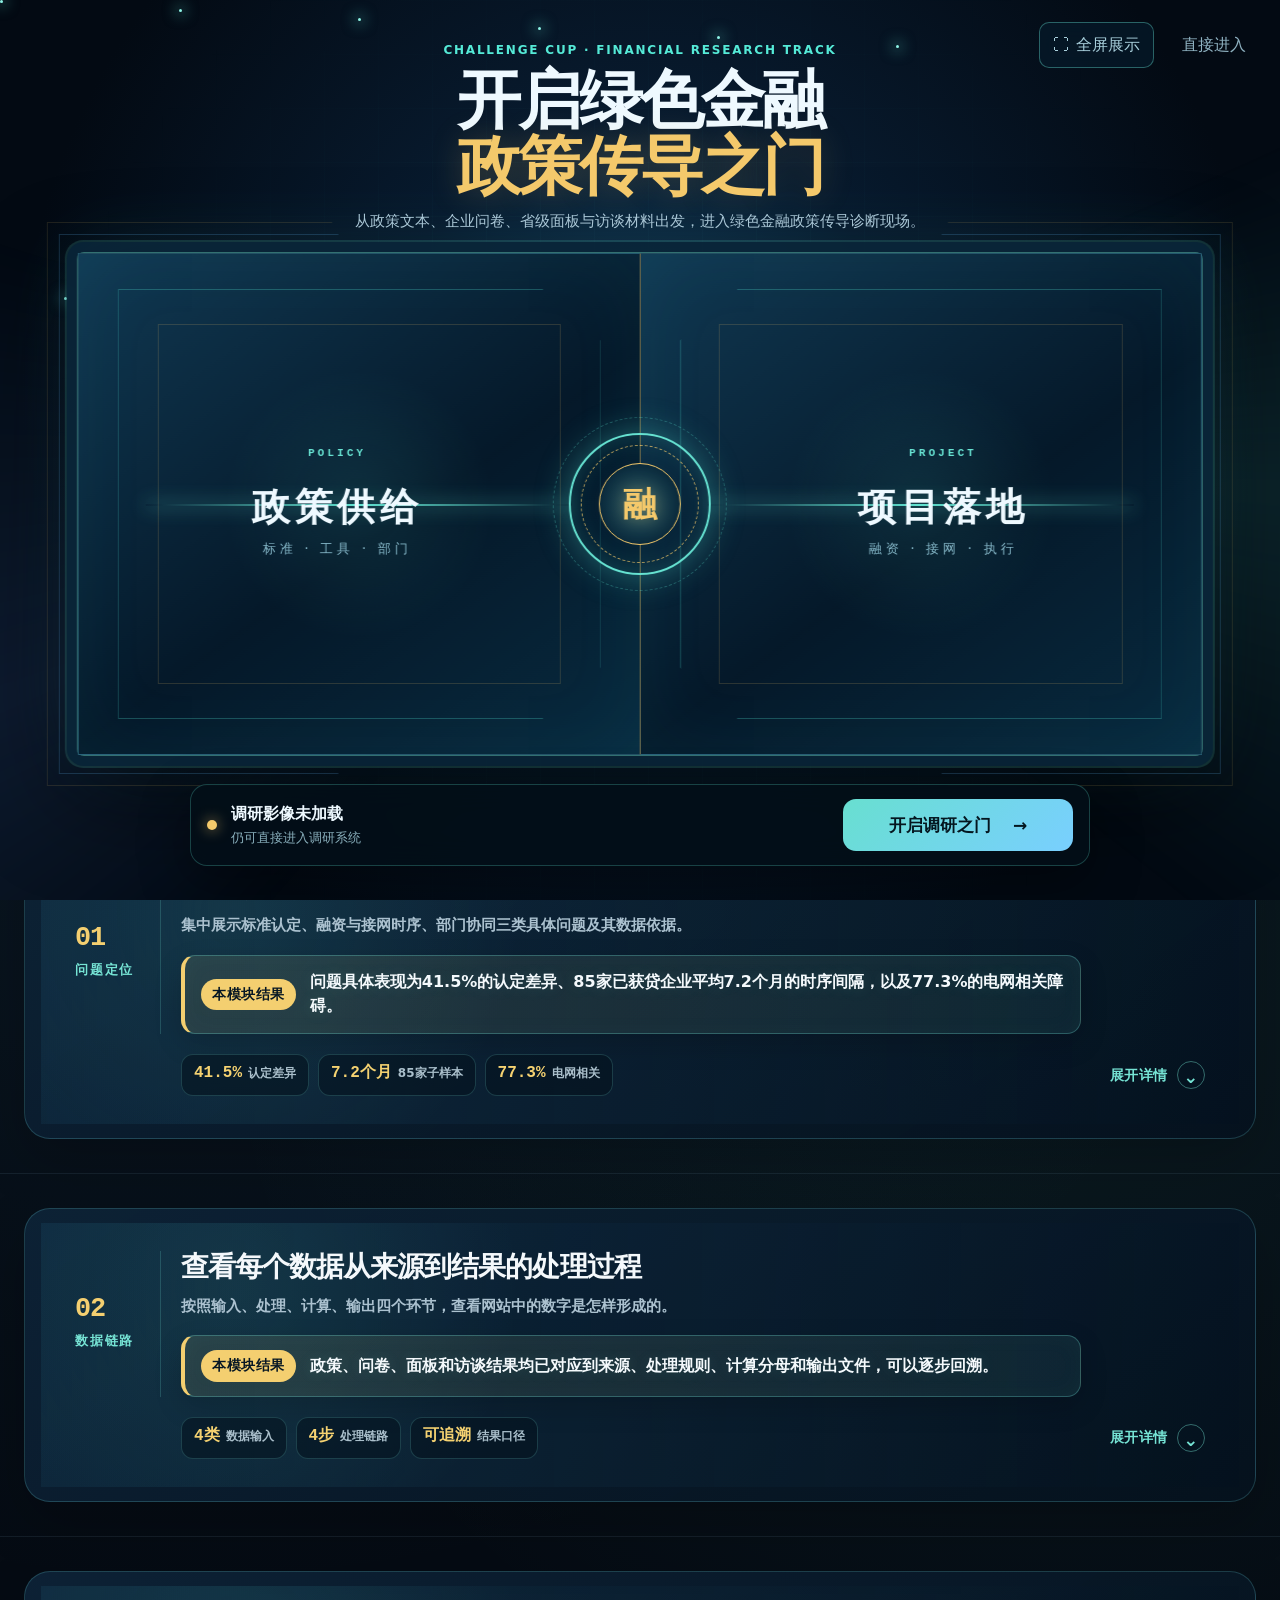
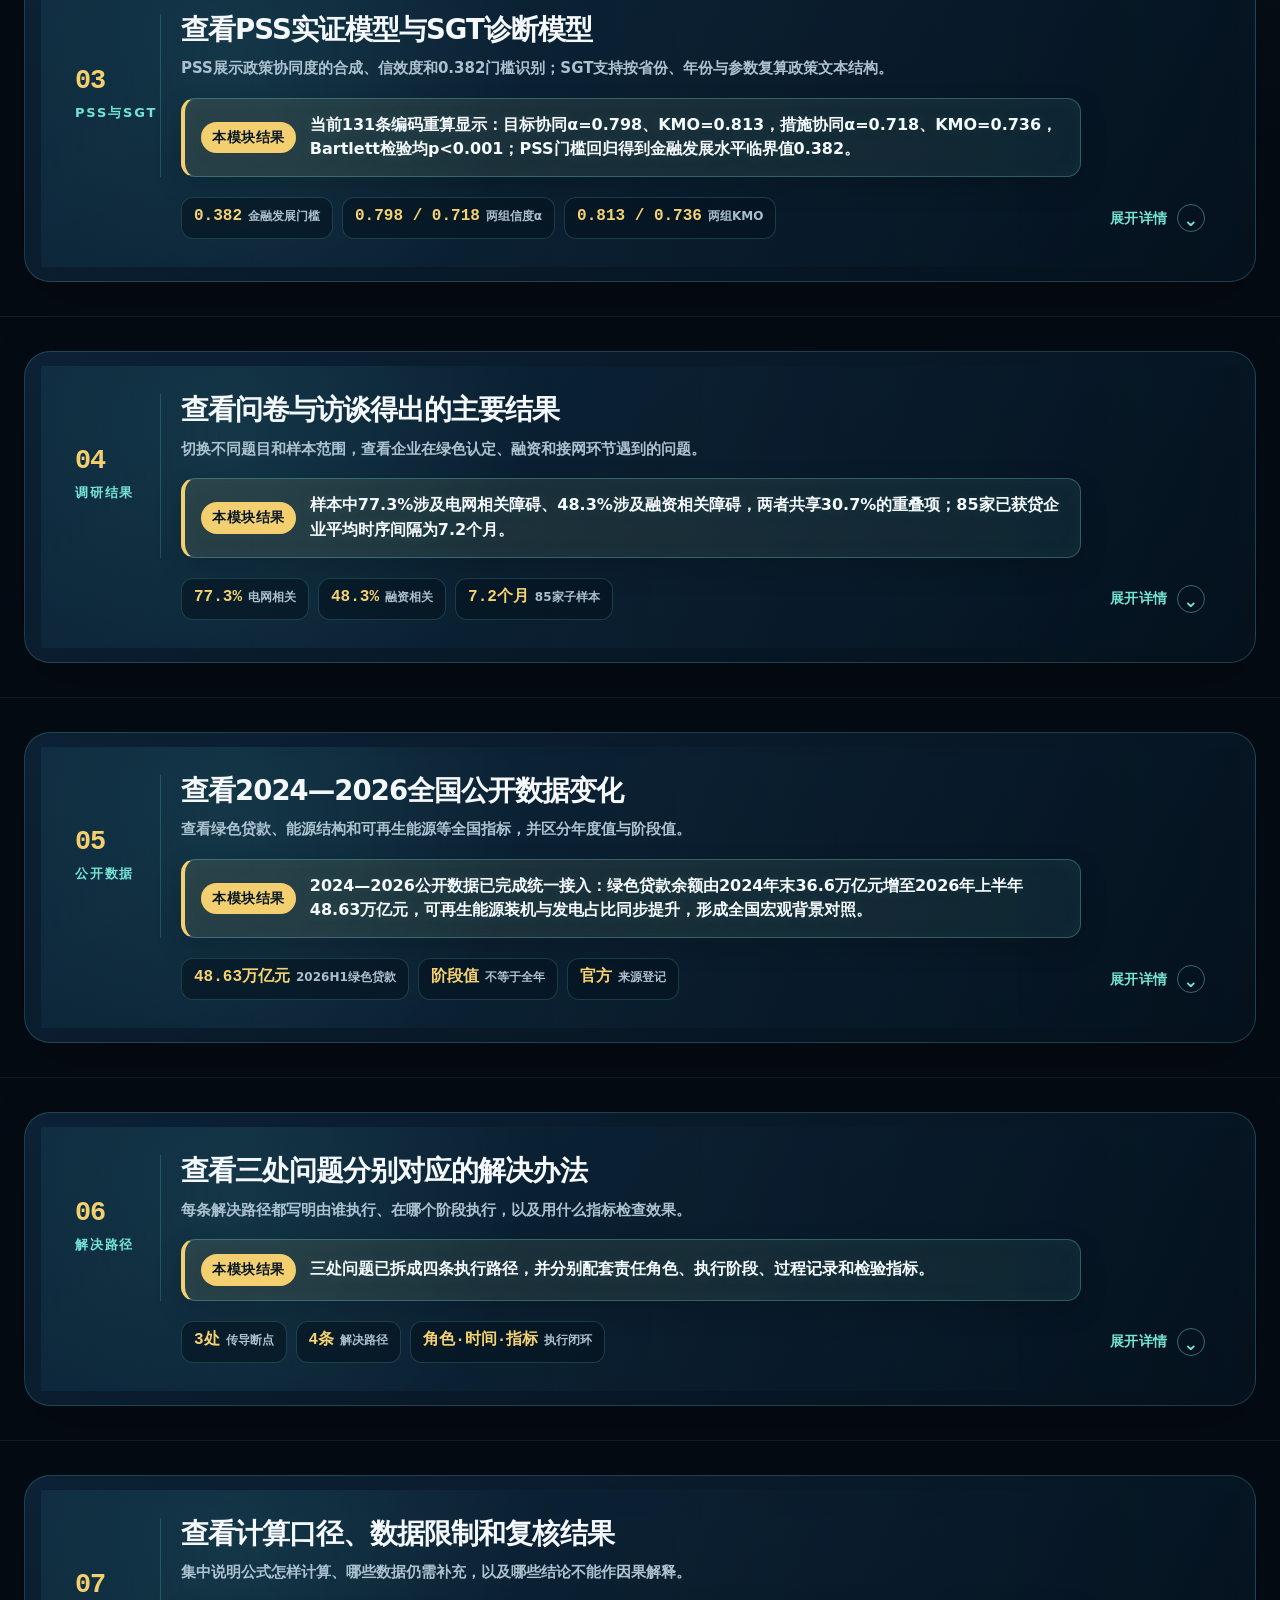
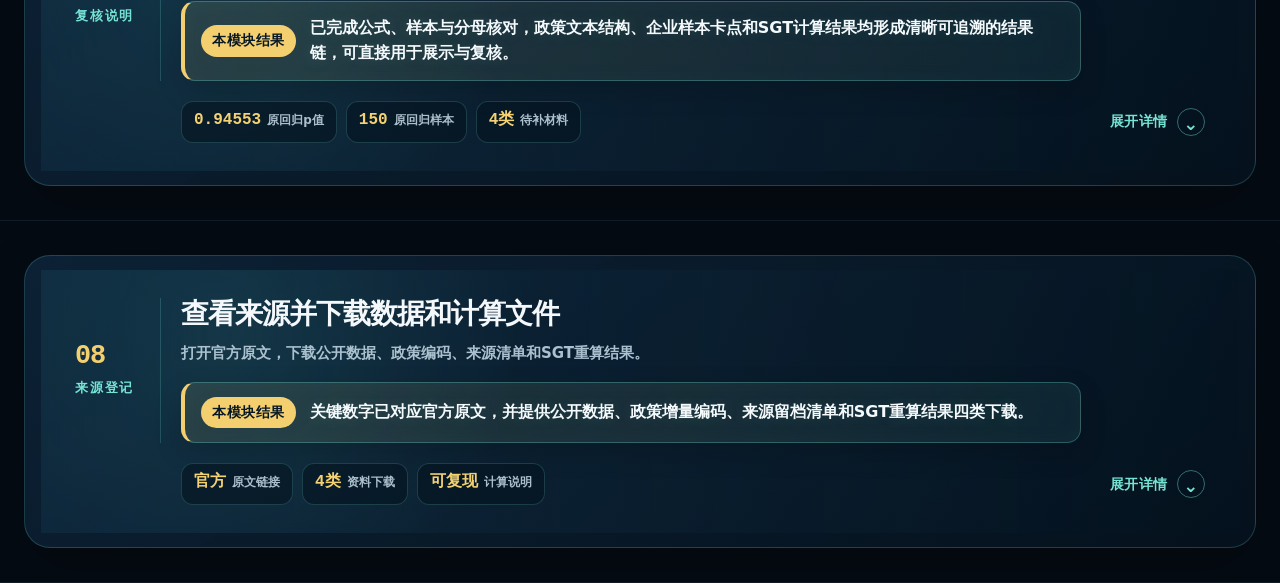
==== commit a880dd05: "Update interview count to 98 and recordings to 38" ====
--- a/green-finance/index.html
+++ b/green-finance/index.html
@@ -514,12 +514,12 @@
 @media(prefers-reduced-motion:reduce){*{animation:none!important;scroll-behavior:auto!important;transition:none!important}}
 @media print{body{background:white;color:black}.top,.no-print,.cursor-glow{display:none}section{break-inside:auto;padding:20px 0}.wrap{width:100%}.panel,.chart-panel,.chart-card,details{background:white;color:black;box-shadow:none;border:1px solid #aaa}.section-head h2,h1,p,td,th,.mini,.micro{color:black!important}.scroll-table{max-height:none}.source-entry a{color:#222}}
 a.btn{text-decoration:none}.hero h1{line-height:1.25;letter-spacing:-.025em}@media(max-width:700px){.hero h1{font-size:31px;line-height:1.35;letter-spacing:0}.hero h1 em{display:block}nav{width:100%}}
-</style><link rel="preconnect" href="https://1488954037.vod-qcloud.com" crossorigin><link rel="dns-prefetch" href="//1488954037.vod-qcloud.com"><style>.source-card b[data-final-label]{font-size:24px;line-height:1.3;letter-spacing:0;max-width:240px}.intro-video-host video{width:100%;height:100%;object-fit:contain}</style></head><body class="gate-locked"><div class="gate-intro" id="gateIntro" role="dialog" aria-modal="true" aria-labelledby="gateTitle"><div class="gate-aurora"></div><div class="gate-stars" aria-hidden="true"><i style="--i:0;--x:0%;--y:0%"></i><i style="--i:1;--x:37%;--y:61%"></i><i style="--i:2;--x:74%;--y:31%"></i><i style="--i:3;--x:14%;--y:1%"></i><i style="--i:4;--x:51%;--y:62%"></i><i style="--i:5;--x:88%;--y:32%"></i><i style="--i:6;--x:28%;--y:2%"></i><i style="--i:7;--x:65%;--y:63%"></i><i style="--i:8;--x:5%;--y:33%"></i><i style="--i:9;--x:42%;--y:3%"></i><i style="--i:10;--x:79%;--y:64%"></i><i style="--i:11;--x:19%;--y:34%"></i><i style="--i:12;--x:56%;--y:4%"></i><i style="--i:13;--x:93%;--y:65%"></i><i style="--i:14;--x:33%;--y:35%"></i><i style="--i:15;--x:70%;--y:5%"></i><i style="--i:16;--x:10%;--y:66%"></i><i style="--i:17;--x:47%;--y:36%"></i></div><button class="gate-fullscreen" id="gateFullscreenBtn" type="button" data-fullscreen-control aria-pressed="false" title="全屏展示"><span aria-hidden="true">⛶</span><span class="gate-fullscreen-label" data-fullscreen-label>全屏展示</span></button><button class="gate-skip" id="skipGate">直接进入</button><div class="gate-heading"><div class="kicker">CHALLENGE CUP · FINANCIAL RESEARCH TRACK</div><h1 id="gateTitle">开启绿色金融<br><em>政策传导之门</em></h1><p>从政策文本、企业问卷、省级面板与访谈材料出发，进入绿色金融政策传导诊断现场。</p></div><div class="gate-frame" id="gateFrame"><div class="video-chamber" id="videoChamber"><div class="video-bezel"><div class="intro-video-host" id="introVideoHost" data-src="media/green-finance-interview-720p.mp4" data-tencent-direct-src="https://1488954037.vod-qcloud.com/d756a6f3vodcq1488954037/5e9258d55001834819972956775/ypMg1kwsWkIA.mp4" data-tencent-file-id="5001834819972956775" data-tencent-app-id="1488954037" data-tencent-psign="eyJhbGciOiJIUzI1NiIsInR5cCI6IkpXVCJ9.[base64].TomFDeXt1mQHqZcANnm-_23arG3rxrTgd_uzqEgcpIw"></div><div class="video-placeholder" id="videoPlaceholder"><span class="video-orbit"></span><b>调研视频加载中</b><small>门体开启后呈现完整影像</small></div></div><div class="video-actions"><button class="gate-button primary" id="enterSite">进入调研系统</button><button class="gate-button" id="replayGate">重新开启</button></div></div><div class="door door-left"><div class="door-grid"></div><span class="door-index">POLICY</span><strong>政策供给</strong><small>标准 · 工具 · 部门</small><i class="door-trace"></i></div><div class="door door-right"><div class="door-grid"></div><span class="door-index">PROJECT</span><strong>项目落地</strong><small>融资 · 接网 · 执行</small><i class="door-trace"></i></div><div class="gate-seal" aria-hidden="true"><span class="seal-ring"></span><span class="seal-core">融</span></div><div class="gate-flash"></div></div><div class="gate-console"><div class="gate-status"><span class="status-dot"></span><b id="gateStatus">传导系统待启动</b><small id="gateSubstatus">四类研究材料与调研影像已就绪</small></div><button class="gate-button primary gate-open" id="openGate"><span>开启调研之门</span><i>→</i></button></div></div><div class="scroll-progress" id="scrollProgress"></div><div class="cursor-glow" id="cursorGlow"></div>
+</style><link rel="preconnect" href="https://1488954037.vod-qcloud.com" crossorigin><link rel="dns-prefetch" href="//1488954037.vod-qcloud.com"><style>.source-card b[data-final-label]{font-size:24px;line-height:1.3;letter-spacing:0;max-width:240px}.intro-video-host video{width:100%;height:100%;object-fit:contain}</style></head><body class="gate-locked"><div class="gate-intro" id="gateIntro" role="dialog" aria-modal="true" aria-labelledby="gateTitle"><div class="gate-aurora"></div><div class="gate-stars" aria-hidden="true"><i style="--i:0;--x:0%;--y:0%"></i><i style="--i:1;--x:37%;--y:61%"></i><i style="--i:2;--x:74%;--y:31%"></i><i style="--i:3;--x:14%;--y:1%"></i><i style="--i:4;--x:51%;--y:62%"></i><i style="--i:5;--x:88%;--y:32%"></i><i style="--i:6;--x:28%;--y:2%"></i><i style="--i:7;--x:65%;--y:63%"></i><i style="--i:8;--x:5%;--y:33%"></i><i style="--i:9;--x:42%;--y:3%"></i><i style="--i:10;--x:79%;--y:64%"></i><i style="--i:11;--x:19%;--y:34%"></i><i style="--i:12;--x:56%;--y:4%"></i><i style="--i:13;--x:93%;--y:65%"></i><i style="--i:14;--x:33%;--y:35%"></i><i style="--i:15;--x:70%;--y:5%"></i><i style="--i:16;--x:10%;--y:66%"></i><i style="--i:17;--x:47%;--y:36%"></i></div><button class="gate-fullscreen" id="gateFullscreenBtn" type="button" data-fullscreen-control aria-pressed="false" title="全屏展示"><span aria-hidden="true">⛶</span><span class="gate-fullscreen-label" data-fullscreen-label>全屏展示</span></button><button class="gate-skip" id="skipGate">直接进入</button><div class="gate-heading"><div class="kicker">CHALLENGE CUP · FINANCIAL RESEARCH TRACK</div><h1 id="gateTitle">开启绿色金融<br><em>政策传导之门</em></h1><p>从政策文本、企业问卷、省级面板与访谈材料出发，进入绿色金融政策传导诊断现场。</p></div><div class="gate-frame" id="gateFrame"><div class="video-chamber" id="videoChamber"><div class="video-bezel"><div class="intro-video-host" id="introVideoHost" data-src="media/green-finance-interview-720p.mp4" data-tencent-direct-src="https://1488954037.vod-qcloud.com/d756a6f3vodcq1488954037/5e9258d55001834819972956775/ypMg1kwsWkIA.mp4" data-tencent-file-id="5001834819972956775" data-tencent-app-id="1488954037"></div><div class="video-placeholder" id="videoPlaceholder"><span class="video-orbit"></span><b>调研视频加载中</b><small>门体开启后呈现完整影像</small></div></div><div class="video-actions"><button class="gate-button primary" id="enterSite">进入调研系统</button><button class="gate-button" id="replayGate">重新开启</button></div></div><div class="door door-left"><div class="door-grid"></div><span class="door-index">POLICY</span><strong>政策供给</strong><small>标准 · 工具 · 部门</small><i class="door-trace"></i></div><div class="door door-right"><div class="door-grid"></div><span class="door-index">PROJECT</span><strong>项目落地</strong><small>融资 · 接网 · 执行</small><i class="door-trace"></i></div><div class="gate-seal" aria-hidden="true"><span class="seal-ring"></span><span class="seal-core">融</span></div><div class="gate-flash"></div></div><div class="gate-console"><div class="gate-status"><span class="status-dot"></span><b id="gateStatus">传导系统待启动</b><small id="gateSubstatus">四类研究材料与调研影像已就绪</small></div><button class="gate-button primary gate-open" id="openGate"><span>开启调研之门</span><i>→</i></button></div></div><div class="scroll-progress" id="scrollProgress"></div><div class="cursor-glow" id="cursorGlow"></div>
 <header class="top"><div class="wrap top-in"><div class="brand"><div class="brand-mark">融</div><span>绿色金融传导诊断</span></div><nav aria-label="章节"><a href="#research">调研过程</a><a href="#overview">证据汇合</a><a href="#breaks">问题定位</a><a href="#lineage">数据链路</a><a href="#sgt">PSS与SGT</a><a href="#results">调研结果</a><a href="#public">公开数据</a><a href="#actions">解决路径</a><a href="#audit">复核说明</a></nav><button class="btn no-print fullscreen-btn" id="fullscreenBtn" type="button" data-fullscreen-control aria-pressed="false" title="全屏展示"><span class="fullscreen-icon" aria-hidden="true">⛶</span><span id="fullscreenLabel" data-fullscreen-label>全屏展示</span></button><button class="btn no-print" id="printBtn">打印</button></div></header>
 <main>
-<section id="research" class="research-origins"><div class="wrap"><div class="section-head research-head"><div><div class="kicker">00 / RESEARCH & DATA PROCESSING</div><h2>调研数据怎样形成<br><span class="accent">从采集、清洗到有效数据</span></h2></div><p>这里先回答“数据从哪里来、怎样整理、哪些清洗已经完成、最后进入哪一项分析”。先选一类材料，再点击五个步骤，逐步核对输入、处理规则、产物与证据边界。</p></div><div class="research-shell"><aside class="research-source-rail" id="researchSources" aria-label="选择调研材料"><button class="research-source active" data-research-source="policy"><i>政</i><span><b>政策文本</b><small>原始编码与官方增量</small></span><strong>131条记录，含2024—2026官方增量</strong></button><button class="research-source" data-research-source="survey"><i>企</i><span><b>企业问卷</b><small>题型、分母与有效样本</small></span><strong>213 → 176</strong></button><button class="research-source" data-research-source="panel"><i>省</i><span><b>省级面板</b><small>省份、年份与指标口径</small></span><strong>30 × 9</strong></button><button class="research-source" data-research-source="interview"><i>访</i><span><b>访谈材料</b><small>对象、录音与流程节点</small></span><strong>38人次访谈 + 38人次录音</strong></button></aside><div class="research-process"><div class="research-process-head"><div><span>点击步骤查看当前材料怎样变化</span><b id="researchProgress">政策文本 · 第1/5步</b></div><span class="research-manual">手动核验 · 不自动跳步</span></div><div class="research-steps" id="researchSteps" role="tablist" aria-label="数据处理步骤"><button class="research-step active" data-research-step="0"><small>01</small><b>采集登记</b></button><button class="research-step" data-research-step="1"><small>02</small><b>结构化整理</b></button><button class="research-step" data-research-step="2"><small>03</small><b>清洗与核对</b></button><button class="research-step" data-research-step="3"><small>04</small><b>形成有效数据</b></button><button class="research-step" data-research-step="4"><small>05</small><b>进入分析</b></button></div><article class="research-stage" id="researchStage" aria-live="polite"></article></div></div><div class="cleaning-verdict"><div class="cleaning-list"><div><b>政策</b><span>字段统一、同名标题识别、三年窗口构造</span></div><div><b>问卷</b><span>题型、分母、子样本与重叠关系核对</span></div><div><b>面板</b><span>省份—年份主键、单位、缺失与推断标记</span></div><div><b>访谈</b><span>原文件保留、对象台账与办理节点切片</span></div></div></div></div></section><section class="hero" id="overview"><div class="wrap"><div class="hero-copy"><div class="kicker">CHALLENGE CUP · GREEN FINANCE TRANSMISSION LAB</div><h1>四类材料汇合后<br><em>三处传导断点浮现</em></h1><p>政策供给在增长，但项目仍可能卡在标准翻译、融资与接网时序、跨部门衔接。点击四类材料，查看各自回答什么问题；播放汇合动画，观察它们如何共同把问题定位到传导中段。</p><div class="show-controls"><button class="btn primary" id="playEvidence">▶ 播放证据汇合</button><button class="btn" id="resetEvidence">重置</button><a class="btn" href="#lineage">逐步追溯数据 →</a></div></div><div class="evidence-engine" id="evidenceEngine"><div class="grid-bg"></div><button class="source-card left" data-evidence="0"><b data-count="131">0</b><strong>政策编码</strong><small>131条记录，含2024—2026官方增量</small><span class="signal"></span></button><button class="source-card right" data-evidence="1"><b data-count="270">0</b><strong>省年观察</strong><small>30省 × 9年 · 同公式计算</small><span class="signal"></span></button><button class="source-card left" data-evidence="2"><b data-count="176">0</b><strong>企业问卷</strong><small>213份发放 · 176份有效</small><span class="signal"></span></button><button class="source-card right" data-evidence="3"><b data-count="38" data-final-label="38人次访谈 + 38人次录音">0</b><strong>访谈与录音</strong><small>对象、录音与流程节点</small><span class="signal"></span></button><svg class="beam-svg" viewBox="0 0 1200 580" preserveAspectRatio="none" aria-hidden="true"><path class="beam" data-beam="0" d="M225 105 C405 105 430 250 600 286"/><path class="beam" data-beam="1" d="M975 105 C795 105 770 250 600 286"/><path class="beam" data-beam="2" d="M225 475 C405 475 430 330 600 286"/><path class="beam" data-beam="3" d="M975 475 C795 475 770 330 600 286"/></svg><div class="impact-flash"></div><div class="engine-core"><div class="core-inner"><small>交叉定位</small><b><span id="coreCount">0</span> 处断点</b><span>同一问题的不同切面</span></div></div><div class="fault-orbit"><span class="fault-chip">标准翻译</span><span class="fault-chip">融资—接网时序</span><span class="fault-chip">部门连接</span></div><div class="live-caption" id="evidenceCaption"><b>点击任一材料</b>，查看材料记录、处理过程和它进入判断的位置。</div></div><div class="evidence-proof" id="evidenceProof" aria-live="polite" hidden></div></div></section>
+<section id="research" class="research-origins"><div class="wrap"><div class="section-head research-head"><div><div class="kicker">00 / RESEARCH & DATA PROCESSING</div><h2>调研数据怎样形成<br><span class="accent">从采集、清洗到有效数据</span></h2></div><p>这里先回答“数据从哪里来、怎样整理、哪些清洗已经完成、最后进入哪一项分析”。先选一类材料，再点击五个步骤，逐步核对输入、处理规则、产物与证据边界。</p></div><div class="research-shell"><aside class="research-source-rail" id="researchSources" aria-label="选择调研材料"><button class="research-source active" data-research-source="policy"><i>政</i><span><b>政策文本</b><small>原始编码与官方增量</small></span><strong>131条记录，含2024—2026官方增量</strong></button><button class="research-source" data-research-source="survey"><i>企</i><span><b>企业问卷</b><small>题型、分母与有效样本</small></span><strong>213 → 176</strong></button><button class="research-source" data-research-source="panel"><i>省</i><span><b>省级面板</b><small>省份、年份与指标口径</small></span><strong>30 × 9</strong></button><button class="research-source" data-research-source="interview"><i>访</i><span><b>访谈材料</b><small>对象、录音与流程节点</small></span><strong>98人次访谈 + 38份录音</strong></button></aside><div class="research-process"><div class="research-process-head"><div><span>点击步骤查看当前材料怎样变化</span><b id="researchProgress">政策文本 · 第1/5步</b></div><span class="research-manual">手动核验 · 不自动跳步</span></div><div class="research-steps" id="researchSteps" role="tablist" aria-label="数据处理步骤"><button class="research-step active" data-research-step="0"><small>01</small><b>采集登记</b></button><button class="research-step" data-research-step="1"><small>02</small><b>结构化整理</b></button><button class="research-step" data-research-step="2"><small>03</small><b>清洗与核对</b></button><button class="research-step" data-research-step="3"><small>04</small><b>形成有效数据</b></button><button class="research-step" data-research-step="4"><small>05</small><b>进入分析</b></button></div><article class="research-stage" id="researchStage" aria-live="polite"></article></div></div><div class="cleaning-verdict"><div class="cleaning-list"><div><b>政策</b><span>字段统一、同名标题识别、三年窗口构造</span></div><div><b>问卷</b><span>题型、分母、子样本与重叠关系核对</span></div><div><b>面板</b><span>省份—年份主键、单位、缺失与推断标记</span></div><div><b>访谈</b><span>原文件保留、对象台账与办理节点切片</span></div></div></div></div></section><section class="hero" id="overview"><div class="wrap"><div class="hero-copy"><div class="kicker">CHALLENGE CUP · GREEN FINANCE TRANSMISSION LAB</div><h1>四类材料汇合后<br><em>三处传导断点浮现</em></h1><p>政策供给在增长，但项目仍可能卡在标准翻译、融资与接网时序、跨部门衔接。点击四类材料，查看各自回答什么问题；播放汇合动画，观察它们如何共同把问题定位到传导中段。</p><div class="show-controls"><button class="btn primary" id="playEvidence">▶ 播放证据汇合</button><button class="btn" id="resetEvidence">重置</button><a class="btn" href="#lineage">逐步追溯数据 →</a></div></div><div class="evidence-engine" id="evidenceEngine"><div class="grid-bg"></div><button class="source-card left" data-evidence="0"><b data-count="131">0</b><strong>政策编码</strong><small>131条记录，含2024—2026官方增量</small><span class="signal"></span></button><button class="source-card right" data-evidence="1"><b data-count="270">0</b><strong>省年观察</strong><small>30省 × 9年 · 同公式计算</small><span class="signal"></span></button><button class="source-card left" data-evidence="2"><b data-count="176">0</b><strong>企业问卷</strong><small>213份发放 · 176份有效</small><span class="signal"></span></button><button class="source-card right" data-evidence="3"><b data-count="98" data-final-label="98人次访谈 + 38份录音">0</b><strong>访谈与录音</strong><small>对象、录音与流程节点</small><span class="signal"></span></button><svg class="beam-svg" viewBox="0 0 1200 580" preserveAspectRatio="none" aria-hidden="true"><path class="beam" data-beam="0" d="M225 105 C405 105 430 250 600 286"/><path class="beam" data-beam="1" d="M975 105 C795 105 770 250 600 286"/><path class="beam" data-beam="2" d="M225 475 C405 475 430 330 600 286"/><path class="beam" data-beam="3" d="M975 475 C795 475 770 330 600 286"/></svg><div class="impact-flash"></div><div class="engine-core"><div class="core-inner"><small>交叉定位</small><b><span id="coreCount">0</span> 处断点</b><span>同一问题的不同切面</span></div></div><div class="fault-orbit"><span class="fault-chip">标准翻译</span><span class="fault-chip">融资—接网时序</span><span class="fault-chip">部门连接</span></div><div class="live-caption" id="evidenceCaption"><b>点击任一材料</b>，查看材料记录、处理过程和它进入判断的位置。</div></div><div class="evidence-proof" id="evidenceProof" aria-live="polite" hidden></div></div></section>
 <section id="breaks"><div class="wrap"><div class="section-head"><div><div class="kicker">01 / CROSS-SOURCE DIAGNOSIS</div><h2>不是把数字堆在一起<br><span class="accent">而是让证据在同一流程上相遇</span></h2></div><p>问卷描述企业样本中的卡点，访谈解释卡点如何发生，政策编码观察文本结构，省年矩阵提供跨地区、跨年份的比较坐标。四类材料分工不同，不能互相替代。</p></div><div class="flow-layout"><div class="flow-board"><div class="flow-board-top"><b>绿色项目从认定到落地的传导链</b></div><div class="flow-track" id="faultFlow"><button class="flow-node"><b>政策目标</b><span>支持什么</span><i class="dot"></i></button><button class="flow-node fault" data-fault="0"><b>标准翻译</b><span>如何认定与映射</span><i class="dot"></i></button><button class="flow-node fault" data-fault="1"><b>融资配置</b><span>何时授信与放款</span><i class="dot"></i></button><button class="flow-node fault" data-fault="2"><b>项目执行</b><span>接网与责任衔接</span><i class="dot"></i></button><button class="flow-node"><b>能源产出</b><span>投产与结构变化</span></button></div><div class="fault-buttons" id="faultButtons"><button class="fault-btn" data-fault="0"><b>41.5%</b><span>申请环节存在认定差异（原报告比例）</span></button><button class="fault-btn" data-fault="1"><b>7.2个月</b><span>85家子样本：立项至首笔绿贷到位</span></button><button class="fault-btn" data-fault="2"><b>77.3%</b><span>问卷样本中电网相关障碍</span></button></div></div><aside class="diagnosis" id="diagnosis"></aside></div><div class="cards4 signal-strip" id="signalCards"></div></div></section>
-<section id="lineage"><div class="wrap"><div class="section-head"><div><div class="kicker">02 / DATA LINEAGE</div><h2>从原始材料到研究结果<br><span class="accent">每一步都能点开</span></h2></div><p>先选材料，再点“输入—处理—计算—输出”。左侧数字是材料规模，右侧会同步展示处理规则、计算式和它最终进入的判断，30省×9年矩阵也在这里说明用途。</p></div><div class="lineage-shell"><div class="source-menu" id="lineageSources"><button class="source-btn active" data-source="policy"><i>政</i><span><b>政策文本</b><small>原编码与2024—2026增量</small></span><strong>131</strong></button><button class="source-btn" data-source="panel"><i>省</i><span><b>省级面板</b><small>地区×年份比较坐标</small></span><strong>270</strong></button><button class="source-btn" data-source="survey"><i>企</i><span><b>企业问卷</b><small>样本卡点与分组结构</small></span><strong>176</strong></button><button class="source-btn" data-source="interview"><i>访</i><span><b>访谈材料</b><small>流程、角色与情境解释</small></span><strong>38</strong></button></div><div class="lineage-stage" id="lineageStage"><div class="pipe-steps" id="lineageSteps"><button class="pipe-step active" data-step="0"><small>01</small><b>输入</b></button><button class="pipe-step" data-step="1"><small>02</small><b>处理</b></button><button class="pipe-step" data-step="2"><small>03</small><b>计算</b></button><button class="pipe-step" data-step="3"><small>04</small><b>输出</b></button></div><div class="lineage-main"><div class="lineage-chart" id="lineageViz"></div><article class="stage-readout" id="lineageReadout"></article></div></div></div></div></section><section id="sgt"><div class="wrap"><div class="section-head"><div><div class="kicker">03 / MODEL IN MOTION</div><h2>PSS与SGT分别怎么算<br><span class="accent">一边检验政策效应，一边诊断政策结构</span></h2></div><p>PSS把政策力度、目标协同和措施协同合成实证解释变量，并通过门槛回归识别金融发展临界值0.382；SGT把政策文本拆成A、C、N、E四维，支持省份、年份和参数复算。</p></div><div class="dual-model-intro"><div><span>两套模型 · 两个用途</span><h3>PSS检验政策协同是否有效，SGT诊断政策结构哪里偏弱</h3></div><p><b>PSS</b>是原报告的实证解释变量；<b>SGT</b>是网站的可交互诊断工具。二者并列展示，但不互相替代。</p></div><div class="dual-model-board"><article class="dual-model-card pss-card"><div class="model-card-head"><div><span class="model-tag">报告原模型</span><h3>PSS：政策协同度怎么计算</h3></div><strong>PSS</strong></div><p class="model-purpose">把一条政策的“力度、目标协同、措施协同”合成一个0—1指数，再按省份—年份并入面板回归。</p><div class="pss-weight-grid"><div><b>30%</b><span>L · 政策力度</span></div><div><b>35%</b><span>G · 目标协同</span></div><div><b>35%</b><span>M · 措施协同</span></div></div><div class="pss-formula"><small>归一加权平均</small><strong>PSS<sub>i</sub> = 0.30L<sub>i</sub> + 0.35G<sub>i</sub> + 0.35M<sub>i</sub></strong><span>L、G、M先统一到0—1；三项权重之和为1。</span></div><div class="threshold-path"><div><span>01</span><b>算门槛变量</b><small>FD = 金融机构存贷款余额 ÷ GDP</small></div><i>→</i><div><span>02</span><b>搜索候选γ</b><small>逐个分点进行面板固定效应回归</small></div><i>→</i><div><span>03</span><b>选残差最小点</b><small>使残差平方和 RSS 最小</small></div><i>→</i><div class="threshold-final"><span>04</span><b>金融门槛</b><strong>0.382</strong></div></div><div class="threshold-equation"><span>门槛回归式</span><code>Y<sub>it</sub> = β₁PSS<sub>it</sub>·I(FD≤γ) + β₂PSS<sub>it</sub>·I(FD&gt;γ) + 控制项 + 省份效应 + 年份效应 + ε<sub>it</sub></code></div><div class="threshold-result"><div><small>单门槛检验</small><b>F = 28.73 · p = 0.003</b></div><div><small>FD ≤ 0.382</small><b>β₁ = 0.0235</b></div><div><small>FD &gt; 0.382</small><b>β₂ = 0.0368</b></div><div class="uplift"><small>跨越门槛后</small><b>效应提高约57%</b></div></div><div class="threshold-demo"><label for="fdDemo">试填金融发展水平 FD <output id="fdDemoValue">0.382</output></label><input id="fdDemo" type="range" min="0.20" max="0.70" value="0.382" step="0.001"><div class="threshold-scale"><span>0.20</span><i style="--threshold-position:36.4%"><b>门槛 0.382</b></i><span>0.70</span></div><p id="fdDemoResult" aria-live="polite"></p></div><p class="model-source-note">说明：0.382是报告原门槛回归得到的<strong>金融发展水平临界值</strong>，不是PSS指数本身；本页展示原报告的计算逻辑与统计结果。</p></article><article class="dual-model-card sgt-card"><div class="model-card-head"><div><span class="model-tag">网站诊断工具</span><h3>SGT：政策结构哪里偏弱</h3></div><strong>SGT</strong></div><p class="model-purpose">把政策文本转成A、C、N、E四维结构分数，可切换省份、年份、政策范围和时间衰减参数。</p><div class="sgt-mini-flow"><div><span>1</span><b>选省份与年份</b><small>形成三年政策窗口</small></div><div><span>2</span><b>计算四个维度</b><small>A目标 · C措施 · N联署 · E执行</small></div><div><span>3</span><b>几何平均</b><small>得到0—100的SGT省年得分</small></div></div><div class="model-compare"><div><small>PSS回答</small><b>政策协同与结果变量之间的关系如何？</b></div><div><small>SGT回答</small><b>当前政策文本结构中哪个维度最弱？</b></div></div><a class="btn primary sgt-jump" href="#sgtConsole">继续操作SGT复算 ↓</a></article></div><section class="pss-quality" aria-labelledby="pssQualityTitle"><div class="quality-head"><div><span>PSS信效度检验 · 当前131条编码重算</span><h3 id="pssQualityTitle">量表内部一致，目标与措施题项均适合继续分析</h3></div><p>信度看同一维度的题项是否稳定一致；效度先用KMO和Bartlett检验判断题项是否具备共同结构。</p></div><div class="quality-grid"><article class="quality-card quality-good"><div class="quality-card-title"><span>目标协同 G1—G5</span><b>良好</b></div><div class="quality-main"><small>Cronbach's α</small><strong>0.798</strong><span>≥ 0.70，通过信度检验</span></div><div class="quality-stats"><div><small>KMO</small><b>0.813</b><span>良好</span></div><div><small>Bartlett球形检验</small><b>χ²=207.28</b><span>df=10 · p&lt;0.001</span></div></div></article><article class="quality-card quality-pass"><div class="quality-card-title"><span>措施协同 M1—M4</span><b>可接受</b></div><div class="quality-main"><small>Cronbach's α</small><strong>0.718</strong><span>≥ 0.70，通过信度检验</span></div><div class="quality-stats"><div><small>KMO</small><b>0.736</b><span>适合分析</span></div><div><small>Bartlett球形检验</small><b>χ²=104.69</b><span>df=6 · p&lt;0.001</span></div></div></article><article class="quality-card quality-method"><div class="quality-card-title"><span>力度与内容效度</span><b>口径清楚</b></div><div class="quality-method-list"><div><b>L · 政策力度</b><span>单项机构层级指标，不计算Cronbach's α。</span></div><div><b>构念覆盖</b><span>目标5项、措施4项与力度1项分别对应PSS三个理论维度。</span></div><div><b>编码程序</b><span>原报告采用两位研究员独立审读、交叉核对并协商裁定。</span></div></div></article></div><div class="quality-verdict"><span>信效度结论</span><strong>两组α均超过0.70、两组KMO均超过0.70，且Bartlett检验均显著（p&lt;0.001）：当前G/M编码具有可接受以上的内部一致性，并存在可提取的共同结构。</strong></div><details class="quality-details"><summary>查看计算范围与判断标准</summary><div><p><b>信度：</b>Cronbach's α ≥ 0.70为可接受，≥ 0.80为良好。</p><p><b>结构效度前提：</b>KMO ≥ 0.70且Bartlett p&lt;0.05，说明相关矩阵适合开展因子分析。</p><p><b>计算范围：</b>使用当前网页131条记录中的G1—G5、M1—M4数值重算。报告正文只披露“各维度α超过0.74”，未给逐维原始结果，因此不把报告阈值句冒充为本次重算值。</p><p><b>解释边界：</b>信效度支持测量质量，不等同于因果效应成立；因果关系仍由面板与门槛回归检验。</p></div></details></section><div class="model-console" id="sgtConsole"><div class="calc-steps" id="modelStepTrack"><button class="calc-step active" data-model-step="0"><span>STEP 1</span><b>筛选三年政策窗口</b></button><button class="calc-step" data-model-step="1"><span>STEP 2</span><b>施加时间衰减权重</b></button><button class="calc-step" data-model-step="2"><span>STEP 3</span><b>分别形成 A/C/N/E</b></button><button class="calc-step" data-model-step="3"><span>STEP 4</span><b>四维几何平均</b></button><button class="calc-step" data-model-step="4"><span>STEP 5</span><b>汇总为省年结果</b></button></div><div class="calc-stage" id="modelStage"><div><div class="step-number" id="modelStepNumber">01</div><h3 id="modelStageTitle">筛选政策窗口</h3><p id="modelStageText"></p></div><div class="calc-visual" id="modelStageVisual"></div></div><div class="toolbar"><label>省份或汇总<select id="province"></select></label><label>年份<select id="year"></select></label><label>编码范围<select id="sample"><option value="extended" selected>2018—2026扩展编码</option><option value="legacy">原111条</option><option value="exclude">原样本敏感性</option></select></label><label>标题代理<select id="titleMode"><option value="on">保留 原规则</option><option value="off">移除 敏感性情景</option></select></label><button class="btn" id="restore">恢复原脚本口径</button><button class="btn" id="exportModel">导出当前省年结果</button></div><div class="audit-note warn" id="modelScope"></div><div class="model-grid"><article class="panel"><h3>时间衰减系数</h3><p class="mini">每条政策折扣 exp(−λk)，k=0、1、2。</p><div class="lambda-box"><input id="lambda" aria-label="时间衰减系数" type="range" min="0" max="1" step=".05" value=".45"><b id="lambdaValue">0.45</b></div><div id="lambdaMechanics"></div><span class="lambda-contribution-title">② 当前省年窗口中三类记录的贡献份额</span><div id="weightChart"></div><p class="mini" id="weightNote"></p></article><article class="panel radar"><h3>文本代理四维</h3><div id="radarChart"></div><div class="readout" id="dimensionScores"></div></article><article class="panel score-box"><h3 id="scoreTitle">省级SGT等权均值</h3><div class="score" id="score"></div><div class="short" id="shortboard"></div><div class="formula" id="aggregateFormula"></div><p class="mini" id="aggregationNote"></p></article></div><div class="model-charts"><article class="chart-panel"><h3>四维内部差距</h3><p class="mini">仅描述当前指数内部结构；不等于现实治理差距。</p><div id="gapBars"></div></article><article class="chart-panel"><h3>固定其他三维的N敏感性</h3><p class="mini">假设性分数变化，无成本约束，也不预测放款或减排效果。</p><div id="nLine"></div></article><article class="chart-panel wide"><h3>参数敏感性核验</h3><p class="mini">N标准化上下界固定在原111条形成的180个省年基准；标题词汇和IDF也固定在原111条。扩展结果采用同一标尺，避免新增年份改写历史分数。</p><div id="sensitivity"></div></article></div><div class="toolbar"><button class="btn primary" id="runSteps">▶ 逐步核验当前计算</button><button class="btn" id="nextStep">下一步</button><span id="stepStatus" class="micro" aria-live="polite"></span></div><div class="audit-note step-text" id="stepReadout"></div><details><summary>查看当前实际纳入的政策记录与编码</summary><p>省份汇总视图列出所有省份窗口中涉及的唯一记录；全国政策在每省分别参与计算，不能把省年重复引用次数当成政策条数。</p><div class="toolbar"><input id="recordSearch" type="search" placeholder="搜索政策标题、地区、发文单位" aria-label="搜索编码记录"><button class="btn" id="exportRecords">导出131条扩展编码JSON</button></div><div class="scroll-table" id="recordTable"></div></details></div><div class="formula-list" id="methods"></div><div class="dimension-detail" id="dimensionDetail"></div><div class="model-reference" id="modelReference"></div></div></section>
+<section id="lineage"><div class="wrap"><div class="section-head"><div><div class="kicker">02 / DATA LINEAGE</div><h2>从原始材料到研究结果<br><span class="accent">每一步都能点开</span></h2></div><p>先选材料，再点“输入—处理—计算—输出”。左侧数字是材料规模，右侧会同步展示处理规则、计算式和它最终进入的判断，30省×9年矩阵也在这里说明用途。</p></div><div class="lineage-shell"><div class="source-menu" id="lineageSources"><button class="source-btn active" data-source="policy"><i>政</i><span><b>政策文本</b><small>原编码与2024—2026增量</small></span><strong>131</strong></button><button class="source-btn" data-source="panel"><i>省</i><span><b>省级面板</b><small>地区×年份比较坐标</small></span><strong>270</strong></button><button class="source-btn" data-source="survey"><i>企</i><span><b>企业问卷</b><small>样本卡点与分组结构</small></span><strong>176</strong></button><button class="source-btn" data-source="interview"><i>访</i><span><b>访谈材料</b><small>流程、角色与情境解释</small></span><strong>98</strong></button></div><div class="lineage-stage" id="lineageStage"><div class="pipe-steps" id="lineageSteps"><button class="pipe-step active" data-step="0"><small>01</small><b>输入</b></button><button class="pipe-step" data-step="1"><small>02</small><b>处理</b></button><button class="pipe-step" data-step="2"><small>03</small><b>计算</b></button><button class="pipe-step" data-step="3"><small>04</small><b>输出</b></button></div><div class="lineage-main"><div class="lineage-chart" id="lineageViz"></div><article class="stage-readout" id="lineageReadout"></article></div></div></div></div></section><section id="sgt"><div class="wrap"><div class="section-head"><div><div class="kicker">03 / MODEL IN MOTION</div><h2>PSS与SGT分别怎么算<br><span class="accent">一边检验政策效应，一边诊断政策结构</span></h2></div><p>PSS把政策力度、目标协同和措施协同合成实证解释变量，并通过门槛回归识别金融发展临界值0.382；SGT把政策文本拆成A、C、N、E四维，支持省份、年份和参数复算。</p></div><div class="dual-model-intro"><div><span>两套模型 · 两个用途</span><h3>PSS检验政策协同是否有效，SGT诊断政策结构哪里偏弱</h3></div><p><b>PSS</b>是原报告的实证解释变量；<b>SGT</b>是网站的可交互诊断工具。二者并列展示，但不互相替代。</p></div><div class="dual-model-board"><article class="dual-model-card pss-card"><div class="model-card-head"><div><span class="model-tag">报告原模型</span><h3>PSS：政策协同度怎么计算</h3></div><strong>PSS</strong></div><p class="model-purpose">把一条政策的“力度、目标协同、措施协同”合成一个0—1指数，再按省份—年份并入面板回归。</p><div class="pss-weight-grid"><div><b>30%</b><span>L · 政策力度</span></div><div><b>35%</b><span>G · 目标协同</span></div><div><b>35%</b><span>M · 措施协同</span></div></div><div class="pss-formula"><small>归一加权平均</small><strong>PSS<sub>i</sub> = 0.30L<sub>i</sub> + 0.35G<sub>i</sub> + 0.35M<sub>i</sub></strong><span>L、G、M先统一到0—1；三项权重之和为1。</span></div><div class="threshold-path"><div><span>01</span><b>算门槛变量</b><small>FD = 金融机构存贷款余额 ÷ GDP</small></div><i>→</i><div><span>02</span><b>搜索候选γ</b><small>逐个分点进行面板固定效应回归</small></div><i>→</i><div><span>03</span><b>选残差最小点</b><small>使残差平方和 RSS 最小</small></div><i>→</i><div class="threshold-final"><span>04</span><b>金融门槛</b><strong>0.382</strong></div></div><div class="threshold-equation"><span>门槛回归式</span><code>Y<sub>it</sub> = β₁PSS<sub>it</sub>·I(FD≤γ) + β₂PSS<sub>it</sub>·I(FD&gt;γ) + 控制项 + 省份效应 + 年份效应 + ε<sub>it</sub></code></div><div class="threshold-result"><div><small>单门槛检验</small><b>F = 28.73 · p = 0.003</b></div><div><small>FD ≤ 0.382</small><b>β₁ = 0.0235</b></div><div><small>FD &gt; 0.382</small><b>β₂ = 0.0368</b></div><div class="uplift"><small>跨越门槛后</small><b>效应提高约57%</b></div></div><div class="threshold-demo"><label for="fdDemo">试填金融发展水平 FD <output id="fdDemoValue">0.382</output></label><input id="fdDemo" type="range" min="0.20" max="0.70" value="0.382" step="0.001"><div class="threshold-scale"><span>0.20</span><i style="--threshold-position:36.4%"><b>门槛 0.382</b></i><span>0.70</span></div><p id="fdDemoResult" aria-live="polite"></p></div><p class="model-source-note">说明：0.382是报告原门槛回归得到的<strong>金融发展水平临界值</strong>，不是PSS指数本身；本页展示原报告的计算逻辑与统计结果。</p></article><article class="dual-model-card sgt-card"><div class="model-card-head"><div><span class="model-tag">网站诊断工具</span><h3>SGT：政策结构哪里偏弱</h3></div><strong>SGT</strong></div><p class="model-purpose">把政策文本转成A、C、N、E四维结构分数，可切换省份、年份、政策范围和时间衰减参数。</p><div class="sgt-mini-flow"><div><span>1</span><b>选省份与年份</b><small>形成三年政策窗口</small></div><div><span>2</span><b>计算四个维度</b><small>A目标 · C措施 · N联署 · E执行</small></div><div><span>3</span><b>几何平均</b><small>得到0—100的SGT省年得分</small></div></div><div class="model-compare"><div><small>PSS回答</small><b>政策协同与结果变量之间的关系如何？</b></div><div><small>SGT回答</small><b>当前政策文本结构中哪个维度最弱？</b></div></div><a class="btn primary sgt-jump" href="#sgtConsole">继续操作SGT复算 ↓</a></article></div><section class="pss-quality" aria-labelledby="pssQualityTitle"><div class="quality-head"><div><span>PSS信效度检验 · 当前131条编码重算</span><h3 id="pssQualityTitle">量表内部一致，目标与措施题项均适合继续分析</h3></div><p>信度看同一维度的题项是否稳定一致；效度先用KMO和Bartlett检验判断题项是否具备共同结构。</p></div><div class="quality-grid"><article class="quality-card quality-good"><div class="quality-card-title"><span>目标协同 G1—G5</span><b>良好</b></div><div class="quality-main"><small>Cronbach's α</small><strong>0.798</strong><span>≥ 0.70，通过信度检验</span></div><div class="quality-stats"><div><small>KMO</small><b>0.813</b><span>良好</span></div><div><small>Bartlett球形检验</small><b>χ²=207.28</b><span>df=10 · p&lt;0.001</span></div></div></article><article class="quality-card quality-pass"><div class="quality-card-title"><span>措施协同 M1—M4</span><b>可接受</b></div><div class="quality-main"><small>Cronbach's α</small><strong>0.718</strong><span>≥ 0.70，通过信度检验</span></div><div class="quality-stats"><div><small>KMO</small><b>0.736</b><span>适合分析</span></div><div><small>Bartlett球形检验</small><b>χ²=104.69</b><span>df=6 · p&lt;0.001</span></div></div></article><article class="quality-card quality-method"><div class="quality-card-title"><span>力度与内容效度</span><b>口径清楚</b></div><div class="quality-method-list"><div><b>L · 政策力度</b><span>单项机构层级指标，不计算Cronbach's α。</span></div><div><b>构念覆盖</b><span>目标5项、措施4项与力度1项分别对应PSS三个理论维度。</span></div><div><b>编码程序</b><span>原报告采用两位研究员独立审读、交叉核对并协商裁定。</span></div></div></article></div><div class="quality-verdict"><span>信效度结论</span><strong>两组α均超过0.70、两组KMO均超过0.70，且Bartlett检验均显著（p&lt;0.001）：当前G/M编码具有可接受以上的内部一致性，并存在可提取的共同结构。</strong></div><details class="quality-details"><summary>查看计算范围与判断标准</summary><div><p><b>信度：</b>Cronbach's α ≥ 0.70为可接受，≥ 0.80为良好。</p><p><b>结构效度前提：</b>KMO ≥ 0.70且Bartlett p&lt;0.05，说明相关矩阵适合开展因子分析。</p><p><b>计算范围：</b>使用当前网页131条记录中的G1—G5、M1—M4数值重算。报告正文只披露“各维度α超过0.74”，未给逐维原始结果，因此不把报告阈值句冒充为本次重算值。</p><p><b>解释边界：</b>信效度支持测量质量，不等同于因果效应成立；因果关系仍由面板与门槛回归检验。</p></div></details></section><div class="model-console" id="sgtConsole"><div class="calc-steps" id="modelStepTrack"><button class="calc-step active" data-model-step="0"><span>STEP 1</span><b>筛选三年政策窗口</b></button><button class="calc-step" data-model-step="1"><span>STEP 2</span><b>施加时间衰减权重</b></button><button class="calc-step" data-model-step="2"><span>STEP 3</span><b>分别形成 A/C/N/E</b></button><button class="calc-step" data-model-step="3"><span>STEP 4</span><b>四维几何平均</b></button><button class="calc-step" data-model-step="4"><span>STEP 5</span><b>汇总为省年结果</b></button></div><div class="calc-stage" id="modelStage"><div><div class="step-number" id="modelStepNumber">01</div><h3 id="modelStageTitle">筛选政策窗口</h3><p id="modelStageText"></p></div><div class="calc-visual" id="modelStageVisual"></div></div><div class="toolbar"><label>省份或汇总<select id="province"></select></label><label>年份<select id="year"></select></label><label>编码范围<select id="sample"><option value="extended" selected>2018—2026扩展编码</option><option value="legacy">原111条</option><option value="exclude">原样本敏感性</option></select></label><label>标题代理<select id="titleMode"><option value="on">保留 原规则</option><option value="off">移除 敏感性情景</option></select></label><button class="btn" id="restore">恢复原脚本口径</button><button class="btn" id="exportModel">导出当前省年结果</button></div><div class="audit-note warn" id="modelScope"></div><div class="model-grid"><article class="panel"><h3>时间衰减系数</h3><p class="mini">每条政策折扣 exp(−λk)，k=0、1、2。</p><div class="lambda-box"><input id="lambda" aria-label="时间衰减系数" type="range" min="0" max="1" step=".05" value=".45"><b id="lambdaValue">0.45</b></div><div id="lambdaMechanics"></div><span class="lambda-contribution-title">② 当前省年窗口中三类记录的贡献份额</span><div id="weightChart"></div><p class="mini" id="weightNote"></p></article><article class="panel radar"><h3>文本代理四维</h3><div id="radarChart"></div><div class="readout" id="dimensionScores"></div></article><article class="panel score-box"><h3 id="scoreTitle">省级SGT等权均值</h3><div class="score" id="score"></div><div class="short" id="shortboard"></div><div class="formula" id="aggregateFormula"></div><p class="mini" id="aggregationNote"></p></article></div><div class="model-charts"><article class="chart-panel"><h3>四维内部差距</h3><p class="mini">仅描述当前指数内部结构；不等于现实治理差距。</p><div id="gapBars"></div></article><article class="chart-panel"><h3>固定其他三维的N敏感性</h3><p class="mini">假设性分数变化，无成本约束，也不预测放款或减排效果。</p><div id="nLine"></div></article><article class="chart-panel wide"><h3>参数敏感性核验</h3><p class="mini">N标准化上下界固定在原111条形成的180个省年基准；标题词汇和IDF也固定在原111条。扩展结果采用同一标尺，避免新增年份改写历史分数。</p><div id="sensitivity"></div></article></div><div class="toolbar"><button class="btn primary" id="runSteps">▶ 逐步核验当前计算</button><button class="btn" id="nextStep">下一步</button><span id="stepStatus" class="micro" aria-live="polite"></span></div><div class="audit-note step-text" id="stepReadout"></div><details><summary>查看当前实际纳入的政策记录与编码</summary><p>省份汇总视图列出所有省份窗口中涉及的唯一记录；全国政策在每省分别参与计算，不能把省年重复引用次数当成政策条数。</p><div class="toolbar"><input id="recordSearch" type="search" placeholder="搜索政策标题、地区、发文单位" aria-label="搜索编码记录"><button class="btn" id="exportRecords">导出131条扩展编码JSON</button></div><div class="scroll-table" id="recordTable"></div></details></div><div class="formula-list" id="methods"></div><div class="dimension-detail" id="dimensionDetail"></div><div class="model-reference" id="modelReference"></div></div></section>
 <section id="results"><div class="wrap"><div class="section-head"><div><div class="kicker">04 / SURVEY RESULTS</div><h2>调查结果在不同切面上<br><span class="accent">呈现怎样的结构</span></h2></div><p>总体卡点、地区行业差异和样本结构分开呈现；切换页签后，饼图、柱形图与对应观察同步更新。每张图保留题型、分母和重叠关系。</p></div><div class="tabline" id="resultTabs"><button class="btn active" data-tab="overall">总体卡点</button><button class="btn" data-tab="groups">地区与行业</button><button class="btn" data-tab="structure">样本结构</button></div><div class="chart-grid" id="resultGrid"></div></div></section>
 <section id="public"><div class="wrap"><div class="section-head"><div><div class="kicker">05 / OFFICIAL DATA UPDATE</div><h2>2024—2026公开数据更新<br><span class="accent">年度值与阶段性值分开重算</span></h2></div><p>2024、2025采用年度正式值；2026只展示截至6月末或上半年已发布的阶段性值。所有指标保留来源、单位、统计对象与口径变更，不用阶段值补造全年结果。</p></div><div class="latest-metrics" id="latestMetrics"></div><div class="chart-grid current-grid" id="publicCharts"></div><div class="public-recalc" id="publicRecalc"></div><div class="public-tables" id="publicTables"><div class="scroll-table" id="publicTable"></div></div><div class="public-bridge" id="publicBridge"></div><div class="lineage-shell"><article class="panel"><span class="pill">制度更新 P25</span><h3>2025版目录已经施行</h3><p>2025年10月1日起，绿色金融支持项目目录统一适用于各类绿色金融产品。2025年绿色贷款余额与同比增速直接采用官方发布值，不依据页面显示的四舍五入余额反推。</p><a href="#src-P25">查看通知来源 →</a></article><article class="panel"><span class="pill">模型更新</span><h3>2024—2026已经进入SGT年份入口</h3><p>在原111条编码之外新增20条官方政策，形成131条记录和30省×9年计算格。2026为截至9月11日的年内政策集合；新增编码按公开规则生成，页面可切回原111条基准。</p><a href="#sgt">查看扩展模型 →</a></article></div></div></section>
 <section id="actions"><div class="wrap"><div class="section-head"><div><div class="kicker">06 / TESTABLE ACTION PATHS</div><h2>选择一个断点<br><span class="accent">推演可执行、可检验的解决路径</span></h2></div><p>三处断点对应四条解决路径：其中“融资—接网时序”拆成并行协同和时序诊断两条路径。点击下方任一路径即可进入对应角色与时间节点。</p></div><div class="break-path-map" aria-label="三处断点与四条解决路径的对应关系"><article class="break-map-card" data-map-actions="1"><span>断点一</span><strong>标准翻译</strong><button data-map-action="1">路径2 · 认定与目录映射 →</button></article><article class="break-map-card" data-map-actions="0,2"><span>断点二</span><strong>融资—接网时序</strong><div class="path-links"><button data-map-action="0">路径1 · 接网融资并行 →</button><button data-map-action="2">路径3 · 办理时序诊断 →</button></div></article><article class="break-map-card" data-map-actions="3"><span>断点三</span><strong>部门连接</strong><button data-map-action="3">路径4 · 部门协同检验 →</button></article></div><div class="solution-sim"><div class="problem-select" id="actionButtons"></div><div class="sim-stage" id="actionStage"></div></div></div></section>
@@ -592,7 +592,7 @@
   function makeGateVideo(){const video=document.createElement('video');video.id='introVideo';video.controls=true;video.playsInline=true;video.preload='auto';video.setAttribute('aria-label','绿色融资调研AI访谈视频');video.setAttribute('width','1280');video.setAttribute('height','720');video.addEventListener('playing',()=>{document.body.classList.add('gate-video-playing');gatePlaceholder.hidden=true;gateVideoPrompt.hidden=true;setGateStatus('调研影像播放中',video.dataset.cloudPrimary==='true'?'腾讯云视频已提前缓冲，可调节音量、进度或全屏观看':'本地路演视频，不依赖现场网络')});video.addEventListener('waiting',()=>{document.body.classList.add('gate-video-playing');if(gateOpened)setGateStatus('调研影像缓冲中','网络较慢时可直接进入调研系统，视频不会阻塞后续演示')});video.addEventListener('pause',()=>document.body.classList.remove('gate-video-playing'));video.addEventListener('ended',()=>{document.body.classList.remove('gate-video-playing');setGateStatus('调研影像播放完成','可进入调研系统，或重新开启观看')});video.addEventListener('error',()=>{document.body.classList.remove('gate-video-playing');if((gatePlayer||video.dataset.cloudPrimary==='true')&&!gateFallbackActive){useLocalVideo('腾讯云视频暂时不可用')}else if(!gateFallbackActive){gatePlaceholder.hidden=false;q('b',gatePlaceholder).textContent='视频加载失败';q('small',gatePlaceholder).textContent='请检查备用视频文件是否完整';setGateStatus('调研影像未加载','仍可直接进入调研系统')}});return video}
   function useLocalVideo(message='本地快启视频已就绪'){const src=(gateVideoHost?.dataset.src||'').trim();if(gateFallbackActive||!gateVideoHost||!src)return;gateFallbackActive=true;if(gatePlayer?.dispose)try{gatePlayer.dispose()}catch{}gatePlayer=null;if(gateVideo?.isConnected)gateVideo.remove();gateVideo=makeGateVideo();if(!gateVideoPrompt?.isConnected)gateVideoHost.append(gateVideoPrompt);gateVideoHost.insertBefore(gateVideo,gateVideoPrompt);gateVideo.src=src;gateVideo.load();if(gateOpened){setGateStatus(message,'腾讯云取流失败，已自动切换备用视频');gatePlaceholder.hidden=true;const attempt=gateVideo.play();if(attempt)attempt.catch(()=>{gateVideoPrompt.hidden=false;setGateStatus('备用视频已就绪','点击画面中央按钮播放声音')})}gateFallbackActive=false}
   function ensureGateVideo(){const src=(gateVideoHost?.dataset.src||'').trim();if(!gateVideoHost)return null;if(gateVideo?.isConnected)return gateVideo;gateVideo=makeGateVideo();gateVideoPrompt=document.createElement('button');gateVideoPrompt.type='button';gateVideoPrompt.className='video-play-prompt';gateVideoPrompt.textContent='▶ 播放调研视频（含声音）';gateVideoPrompt.hidden=true;gateVideoPrompt.onclick=()=>{gateVideo.muted=false;gateVideo.play().then(()=>{gateVideoPrompt.hidden=true}).catch(()=>{setGateStatus('视频等待播放','请使用播放器控制栏开始播放')})};gateVideoHost.append(gateVideo,gateVideoPrompt);const directSrc=(gateVideoHost.dataset.tencentDirectSrc||'').trim(),isLocalRoadshow=['localhost','127.0.0.1','[::1]'].includes(location.hostname),canUseTencent=(location.protocol==='http:'||location.protocol==='https:')&&!isLocalRoadshow;if(directSrc&&canUseTencent){gateVideo.dataset.cloudPrimary='true';gateVideo.src=directSrc}else{gateVideo.dataset.localRoadshow='true';gateVideo.src=src}gateVideo.load();return gateVideo}
-  function beginGate(){if(gateOpened)return;gateOpened=true;clearGateTimers();ensureGateVideo();gate.classList.add('unlocking');setGateStatus('四类材料正在汇合',DATA.records.length+'条政策 · '+(DATA.provinces.length*DATA.years.length)+'个省年 · 176份问卷 · 38人次访谈 + 38人次录音');gateTimers.push(setTimeout(()=>{gate.classList.add('opening');setGateStatus('传导结构解锁','视频已在后台提前缓冲')},620));gateTimers.push(setTimeout(()=>{gate.classList.add('video-ready');gatePlaceholder.hidden=true;if(!gateVideo)return;const attempt=gateVideo.play();if(attempt)attempt.catch(()=>{gateVideoPrompt.hidden=false;setGateStatus('调研影像已就绪','点击画面中央按钮播放声音')})},1350))}
+  function beginGate(){if(gateOpened)return;gateOpened=true;clearGateTimers();ensureGateVideo();gate.classList.add('unlocking');setGateStatus('四类材料正在汇合',DATA.records.length+'条政策 · '+(DATA.provinces.length*DATA.years.length)+'个省年 · 176份问卷 · 98人次访谈 + 38份录音');gateTimers.push(setTimeout(()=>{gate.classList.add('opening');setGateStatus('传导结构解锁','视频已在后台提前缓冲')},620));gateTimers.push(setTimeout(()=>{gate.classList.add('video-ready');gatePlaceholder.hidden=true;if(!gateVideo)return;const attempt=gateVideo.play();if(attempt)attempt.catch(()=>{gateVideoPrompt.hidden=false;setGateStatus('调研影像已就绪','点击画面中央按钮播放声音')})},1350))}
   function enterResearch(){clearGateTimers();if(gateVideo)gateVideo.pause();document.body.classList.remove('gate-video-playing');gate.classList.add('departing');document.body.classList.remove('gate-locked');setTimeout(()=>{gate.hidden=true;q('#research').scrollIntoView({block:'start'})},760)}
   function replayIntro(){clearGateTimers();gateOpened=false;if(gateVideo){gateVideo.pause();gateVideo.currentTime=0}document.body.classList.remove('gate-video-playing');if(gateVideoPrompt)gateVideoPrompt.hidden=true;gate.classList.remove('unlocking','opening','video-ready');setGateStatus('传导系统待启动','四类研究材料与调研影像已就绪')}
   q('#openGate').onclick=beginGate;q('#enterSite').onclick=enterResearch;q('#skipGate').onclick=enterResearch;q('#replayGate').onclick=replayIntro;
@@ -622,11 +622,11 @@
       ['形成有效数据：保留基础格和模型样本区别','180是基础省年格数量，不等于所有回归设定都有180个有效观测。','30个地区×2018—2023年及政策文本SGT结果。','按省份和年份连接；若模型使用滞后项、缺失指标或分组条件，实际估计样本应另报，不沿用180。','180个基础比较坐标及各模型实际样本标记。','进入跨地区、跨年份比较。'],
       ['进入分析：提供比较坐标而非治理排名','矩阵用于查看同一文本代理规则在不同省年窗口里的结构变化。','省年主键、A/C/N/E/SGT与可核对的公开指标。','横向比较同年地区差异，纵向查看同一地区变化；与全国趋势只做背景层对照。','30省×6年矩阵、敏感性结果与公共趋势桥梁。','每格是文本组合代理，不是省级治理得分。']
     ]},
-    interview:{name:'访谈材料',count:'38人次访谈 + 38人次录音',countLabel:'访谈与录音材料',steps:[
-      ['采集登记：五类主体的半结构访谈','访谈补充问卷无法展开的流程细节，用来还原卡点怎样发生。','六省田野调查；对象覆盖政策制定部门、金融机构、绿色技术企业、科研院所、碳市场机构；报告记载38人次访谈。','登记对象角色、机构类型、地区、日期、访谈人次和原文件名；整理38人次录音。','38人次访谈 + 38人次录音。','进入对象台账和办理流程切片。'],
+    interview:{name:'访谈材料',count:'98人次访谈 + 38份录音',countLabel:'访谈与录音材料',steps:[
+      ['采集登记：五类主体的半结构访谈','访谈补充问卷无法展开的流程细节，用来还原卡点怎样发生。','六省田野调查；对象覆盖政策制定部门、金融机构、绿色技术企业、科研院所、碳市场机构；报告记载98人次访谈。','登记对象角色、机构类型、地区、日期、访谈人次和原文件名；整理38份录音。','98人次访谈 + 38份录音。','进入对象台账和办理流程切片。'],
       ['结构化整理：按角色与流程切片','同一段访谈可涉及多个环节，但每段都要保留说话角色和发生情境。','原始录音、已有访谈记录和对象信息。','保留原文件名；按认定、授信、合同、放款、接网、部门转办标记节点；角色、地点、时间与原话位置共同构成索引。','“对象—情境—节点—材料位置”索引。','进入录音、转写与重复主题核对。'],
       ['清洗与核对：保留原意和来源位置','访谈清洗是去除无关噪声、统一称谓和定位主题，不是把表达改成结论。','音频、转写文本、对象台账与流程节点标签。','核对录音与转写；匿名化个人识别信息；同一事件多次提及不重复冒充频次；无法辨认内容标记待核，不主观补写。','可回到音频位置的主题片段与复核标记。','进入机制链归纳。'],
-      ['形成有效数据：材料可听与访谈台账分开','整理访谈记录与录音材料。','38人次录音、38人次访谈说明及已有情境摘录。','38人次录音文件与38人次访谈范围分层登记；按对象、日期和流程节点建立索引。','录音证据与访谈台账。','进入问卷卡点的过程解释。'],
+      ['形成有效数据：材料可听与访谈台账分开','整理访谈记录与录音材料。','38份录音、98人次访谈说明及已有情境摘录。','38份录音文件与98人次访谈范围分层登记；按对象、日期和流程节点建立索引。','录音证据与访谈台账。','进入问卷卡点的过程解释。'],
       ['进入分析：解释卡点怎样发生','访谈负责把统计比例还原到办理流程、角色责任和材料往返。','按流程节点整理的情境片段及问卷、政策文本对应问题。','用访谈解释认定差异、授信与接网时序、部门转办；再把机制转为责任人、动作、期限与检验指标。','断点机制说明与四条可检验解决路径。','用于机制解释，不将访谈人次换算为总体发生率。']
     ]}
   };
@@ -656,7 +656,7 @@
     ['政策编码',DATA.legacyRecordCount+'条原编码与'+DATA.policyUpdate.addedRecords+'条2024—2026官方增量先按省份、年份和三年窗口筛选，再将G1—G5、M1—M4、发文单位、力度与标题具体性送入SGT。','回答政策文本怎样组合、哪一维在当前编码规则下偏低；新增编码保留待双人复核标记。'],
     ['省年矩阵','同一套算法对30省×9年逐格计算；每一格都是“某省—某年”的A/C/N/E与SGT。','回答结构如何随年份和地区变化，并为参数敏感性提供270个文本观察。'],
     ['企业问卷','213份发放形成176份有效问卷；单选、多选、子样本与分组题分别保留各自分母。','回答样本企业在哪些办理环节感到卡顿，不能替代因果估计。'],
-    ['访谈材料','38人次访谈 + 38人次录音用于还原认定、授信、放款、接网和部门转办的过程语境。','回答“卡点怎样发生”，不把访谈人次换算为总体发生率。']
+    ['访谈材料','98人次访谈 + 38份录音用于还原认定、授信、放款、接网和部门转办的过程语境。','回答“卡点怎样发生”，不把访谈人次换算为总体发生率。']
   ];
   let evidenceTimer=null;
   function animateNumber(el,to,duration=760){const start=performance.now();const from=Number(el.textContent)||0;function tick(t){const p=Math.min(1,(t-start)/duration),e=1-Math.pow(1-p,3);el.textContent=Math.round(from+(to-from)*e);if(p<1)requestAnimationFrame(tick);else{if(el.dataset.finalLabel)el.textContent=el.dataset.finalLabel;el.classList.add('counted');setTimeout(()=>el.classList.remove('counted'),450)}}requestAnimationFrame(tick)}
@@ -699,10 +699,10 @@
       ['处理：题项、分母和重叠分开','单选题四项合计100%；融资工具为多选不可相加；地区和行业比例使用各自组内分母。','不把不同题型拼成一个比例','41.5%认定差异的题目有效分母仍待补充。'],
       ['计算：从原选项形成派生比例','电网相关=仅电网46.6%+两者都有30.7%=77.3%；融资相关=仅融资17.6%+两者都有30.7%=48.3%。','77.3% / 48.3%','两者共享30.7%，因此不能再次相加。'],
       ['输出：总体、分组、结构三组图','结果页将总体卡点、地区行业差异和样本结构分开，可切换查看饼图、柱形图和时间柱。','九张可切换图表','描述样本事实，不外推为全国发生率。']]},
-    interview:{name:'访谈材料',count:'38人次访谈 + 38人次录音',stages:[
-      ['输入：保存音频与访谈记录','38人次访谈 + 38人次录音；访谈人次与录音份数分别登记。','音频 + 逐字稿 + 对象台账','地点、对象编号、日期和流程节点按材料记录。'],
+    interview:{name:'访谈材料',count:'98人次访谈 + 38份录音',stages:[
+      ['输入：保存音频与访谈记录','98人次访谈 + 38份录音；访谈人次与录音份数分别登记。','音频 + 逐字稿 + 对象台账','地点、对象编号、日期和流程节点按材料记录。'],
       ['处理：按办理流程切片','围绕认定、授信、合同、放款、接网和部门转办标记流程节点，同时保留角色与情境。','节点编码而非印象摘录','同一段材料可解释多个节点，但不能重复计数冒充频率。'],
-      ['计算：只做主题归类与交叉解释','访谈用于解释问卷卡点怎样发生，并与政策条款、办理节点相互对照。','按节点归类主题','38人次访谈与38人次录音共同形成流程情境材料。'],
+      ['计算：只做主题归类与交叉解释','访谈用于解释问卷卡点怎样发生，并与政策条款、办理节点相互对照。','按节点归类主题','98人次访谈与38份录音共同形成流程情境材料。'],
       ['输出：形成可核对的机制链','把“谁在什么节点遇到什么材料/时序问题”转为路径设计中的责任、动作和检验指标。','流程证据 → 行动路径','用情境解释支撑方案，不用访谈人次证明总体比例。']]}
   };
   let lineageSource='policy',lineageStep=0;
@@ -811,8 +811,8 @@
       label: '调研与清洗',
       title: '查看调研数据如何采集和清洗',
       takeaway: '说明政策、问卷、省级面板和访谈数据从哪里来，以及怎样整理成可以分析的数据。',
-      result: '最终形成131条政策记录、176份有效问卷、270个省年结果，以及38人次访谈和38人次录音的分析材料。',
-      metrics: [['131', '政策记录'], ['176', '有效问卷'], ['38 + 38', '访谈与录音人次']],
+      result: '最终形成131条政策记录、176份有效问卷、270个省年结果，以及98人次访谈和38份录音的分析材料。',
+      metrics: [['131', '政策记录'], ['176', '有效问卷'], ['98人次 / 38份', '访谈 / 录音']],
     },
     overview: {
       index: '总览',
